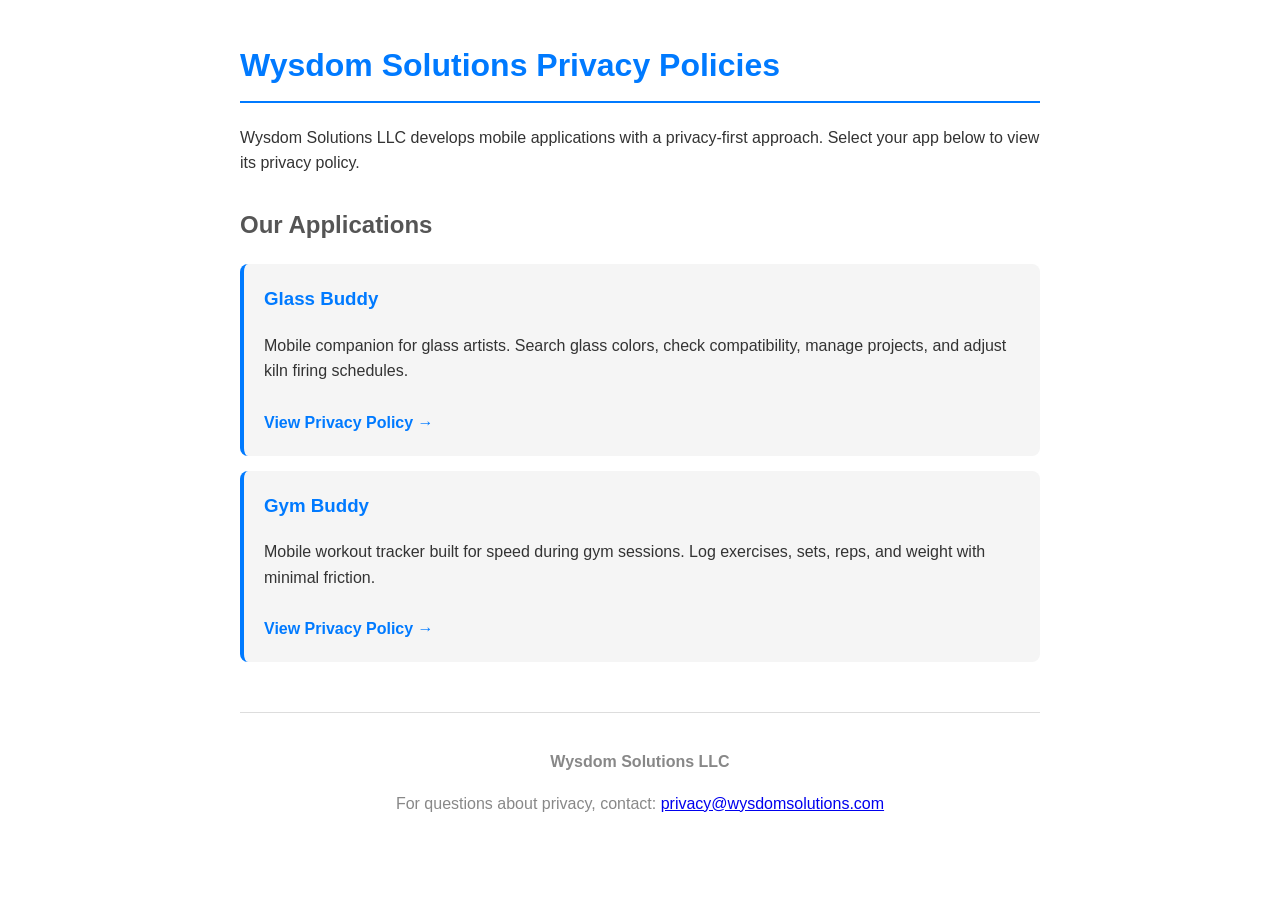
==== index.html @ 399e6f4d "feat: add Gym Buddy privacy policy page" ====
<!DOCTYPE html>
<html lang="en">
<head>
    <meta charset="UTF-8">
    <meta name="viewport" content="width=device-width, initial-scale=1.0">
    <title>Wysdom Solutions - Privacy Policies</title>
    <style>
        body {
            font-family: -apple-system, BlinkMacSystemFont, 'Segoe UI', Arial, sans-serif;
            line-height: 1.6;
            max-width: 800px;
            margin: 40px auto;
            padding: 0 20px;
            color: #333;
        }
        h1 { 
            color: #007AFF; 
            border-bottom: 2px solid #007AFF; 
            padding-bottom: 10px; 
        }
        h2 { 
            color: #555; 
            margin-top: 30px; 
        }
        .app-list {
            list-style: none;
            padding: 0;
        }
        .app-item {
            background: #f5f5f5;
            padding: 20px;
            margin: 15px 0;
            border-radius: 8px;
            border-left: 4px solid #007AFF;
        }
        .app-item h3 {
            margin-top: 0;
            color: #007AFF;
        }
        .app-item a {
            display: inline-block;
            margin-top: 10px;
            color: #007AFF;
            text-decoration: none;
            font-weight: 600;
        }
        .app-item a:hover {
            text-decoration: underline;
        }
        .footer {
            margin-top: 50px;
            padding-top: 20px;
            border-top: 1px solid #ddd;
            color: #888;
            text-align: center;
        }
    </style>
</head>
<body>
    <h1>Wysdom Solutions Privacy Policies</h1>
    
    <p>Wysdom Solutions LLC develops mobile applications with a privacy-first approach. Select your app below to view its privacy policy.</p>

    <h2>Our Applications</h2>
    
    <ul class="app-list">
        <li class="app-item">
            <h3>Glass Buddy</h3>
            <p>Mobile companion for glass artists. Search glass colors, check compatibility, manage projects, and adjust kiln firing schedules.</p>
            <a href="/glass-buddy/">View Privacy Policy →</a>
        </li>

        <li class="app-item">
            <h3>Gym Buddy</h3>
            <p>Mobile workout tracker built for speed during gym sessions. Log exercises, sets, reps, and weight with minimal friction.</p>
            <a href="/gym-buddy/">View Privacy Policy →</a>
        </li>

        <!-- Future apps will be added here -->
        <!-- Example:
        <li class="app-item">
            <h3>Future App Name</h3>
            <p>App description here.</p>
            <a href="/future-app/">View Privacy Policy →</a>
        </li>
        -->
    </ul>

    <div class="footer">
        <p><strong>Wysdom Solutions LLC</strong></p>
        <p>For questions about privacy, contact: <a href="mailto:privacy@wysdomsolutions.com">privacy@wysdomsolutions.com</a></p>
    </div>
</body>
</html>
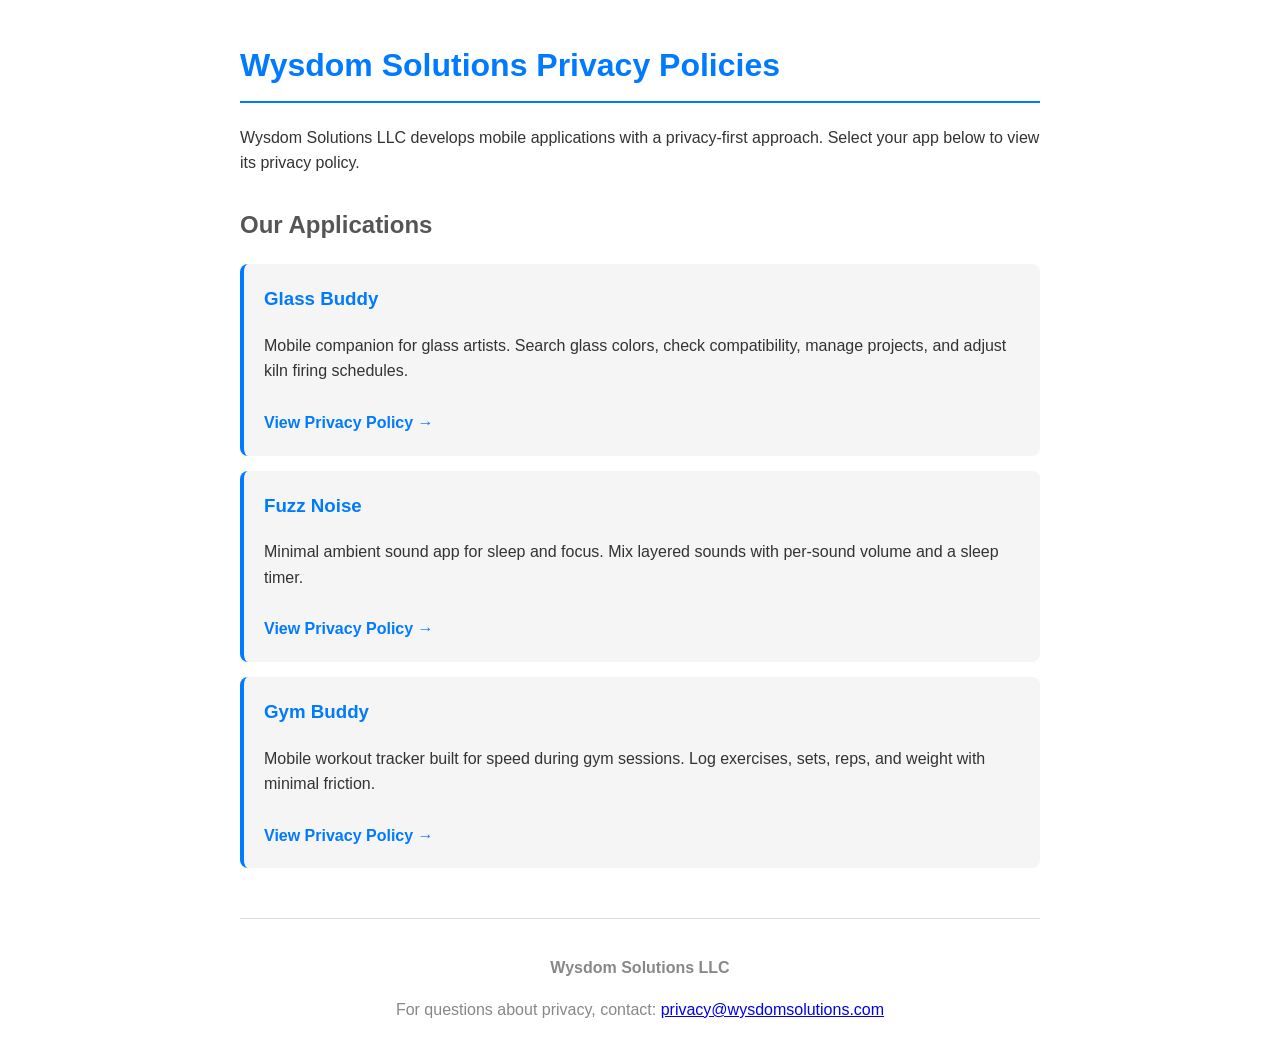
==== commit b102f89e: "feat: add Fuzz Noise privacy policy page Hosts the privacy policy for the Fuzz Noise app (Wysdom Sol" ====
--- a/index.html
+++ b/index.html
@@ -71,6 +71,12 @@
         </li>
 
         <li class="app-item">
+            <h3>Fuzz Noise</h3>
+            <p>Minimal ambient sound app for sleep and focus. Mix layered sounds with per-sound volume and a sleep timer.</p>
+            <a href="/fuzz-noise/">View Privacy Policy →</a>
+        </li>
+
+        <li class="app-item">
             <h3>Gym Buddy</h3>
             <p>Mobile workout tracker built for speed during gym sessions. Log exercises, sets, reps, and weight with minimal friction.</p>
             <a href="/gym-buddy/">View Privacy Policy →</a>
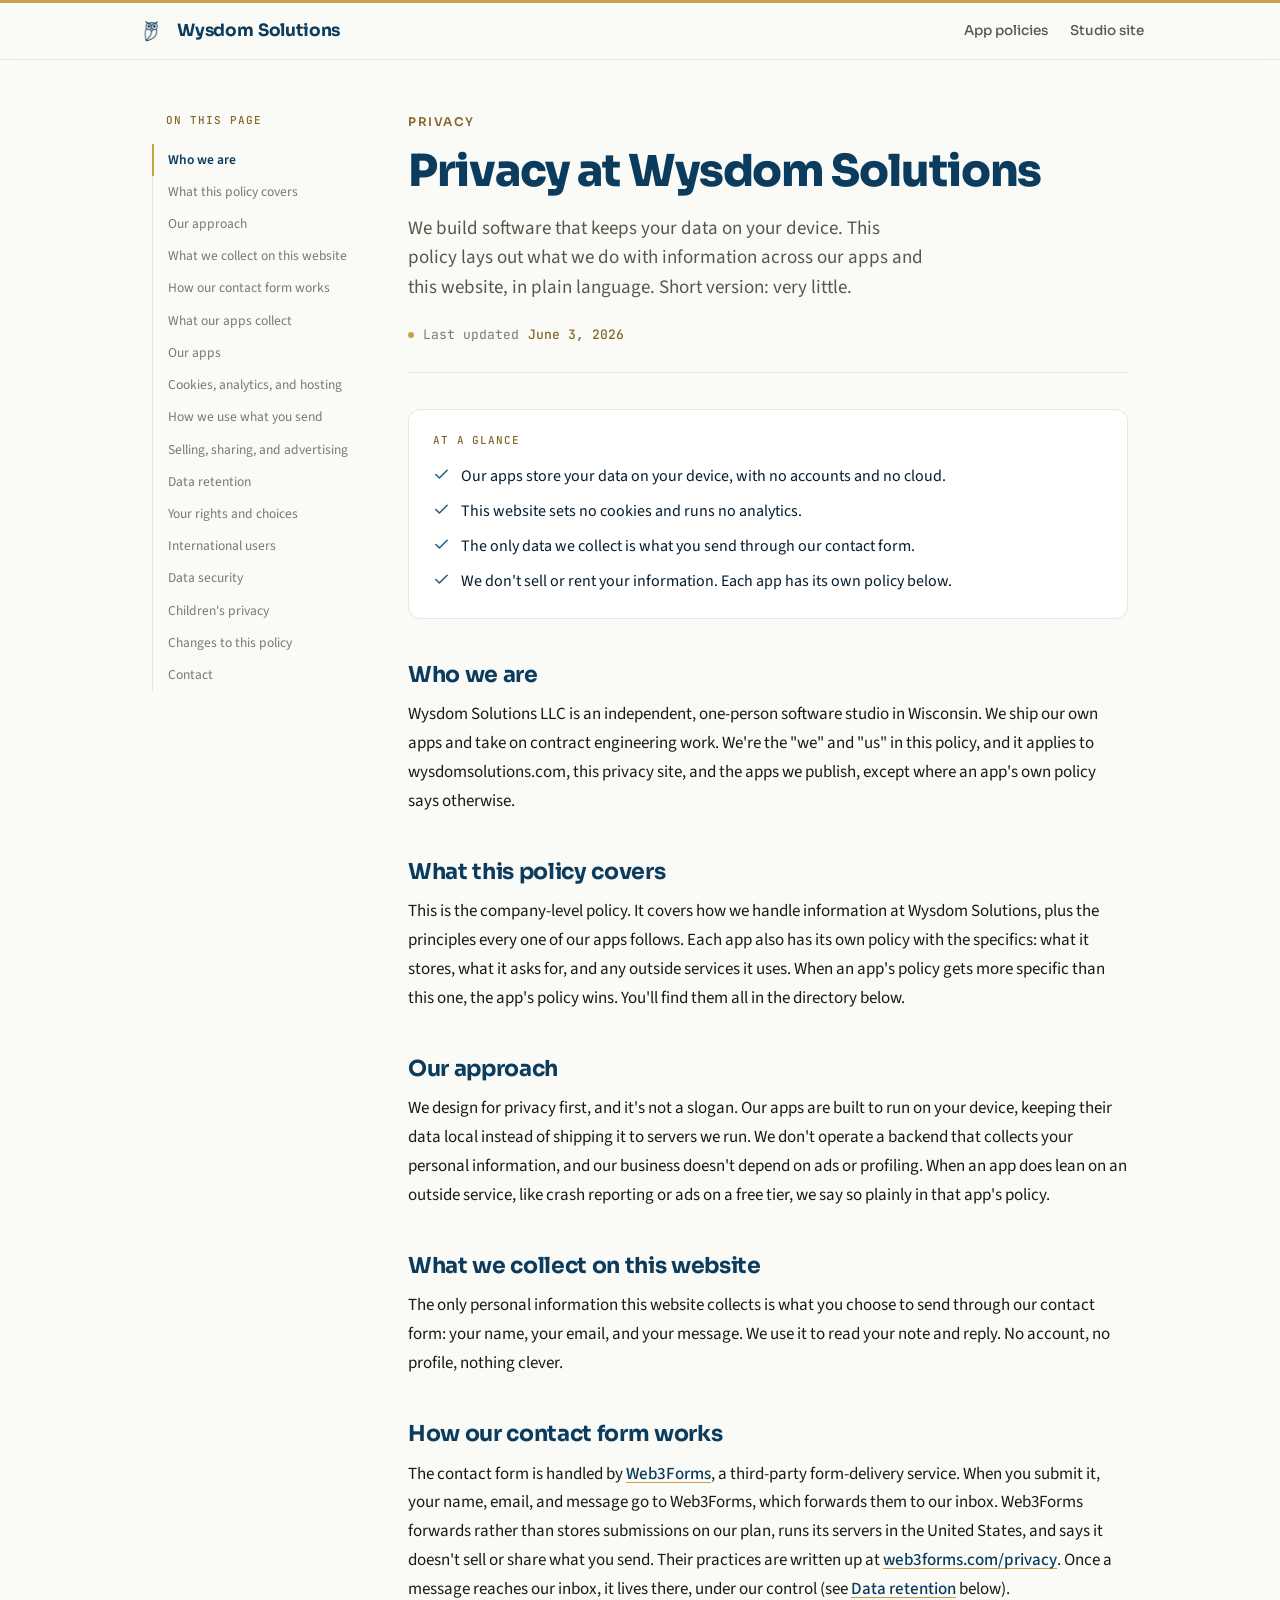
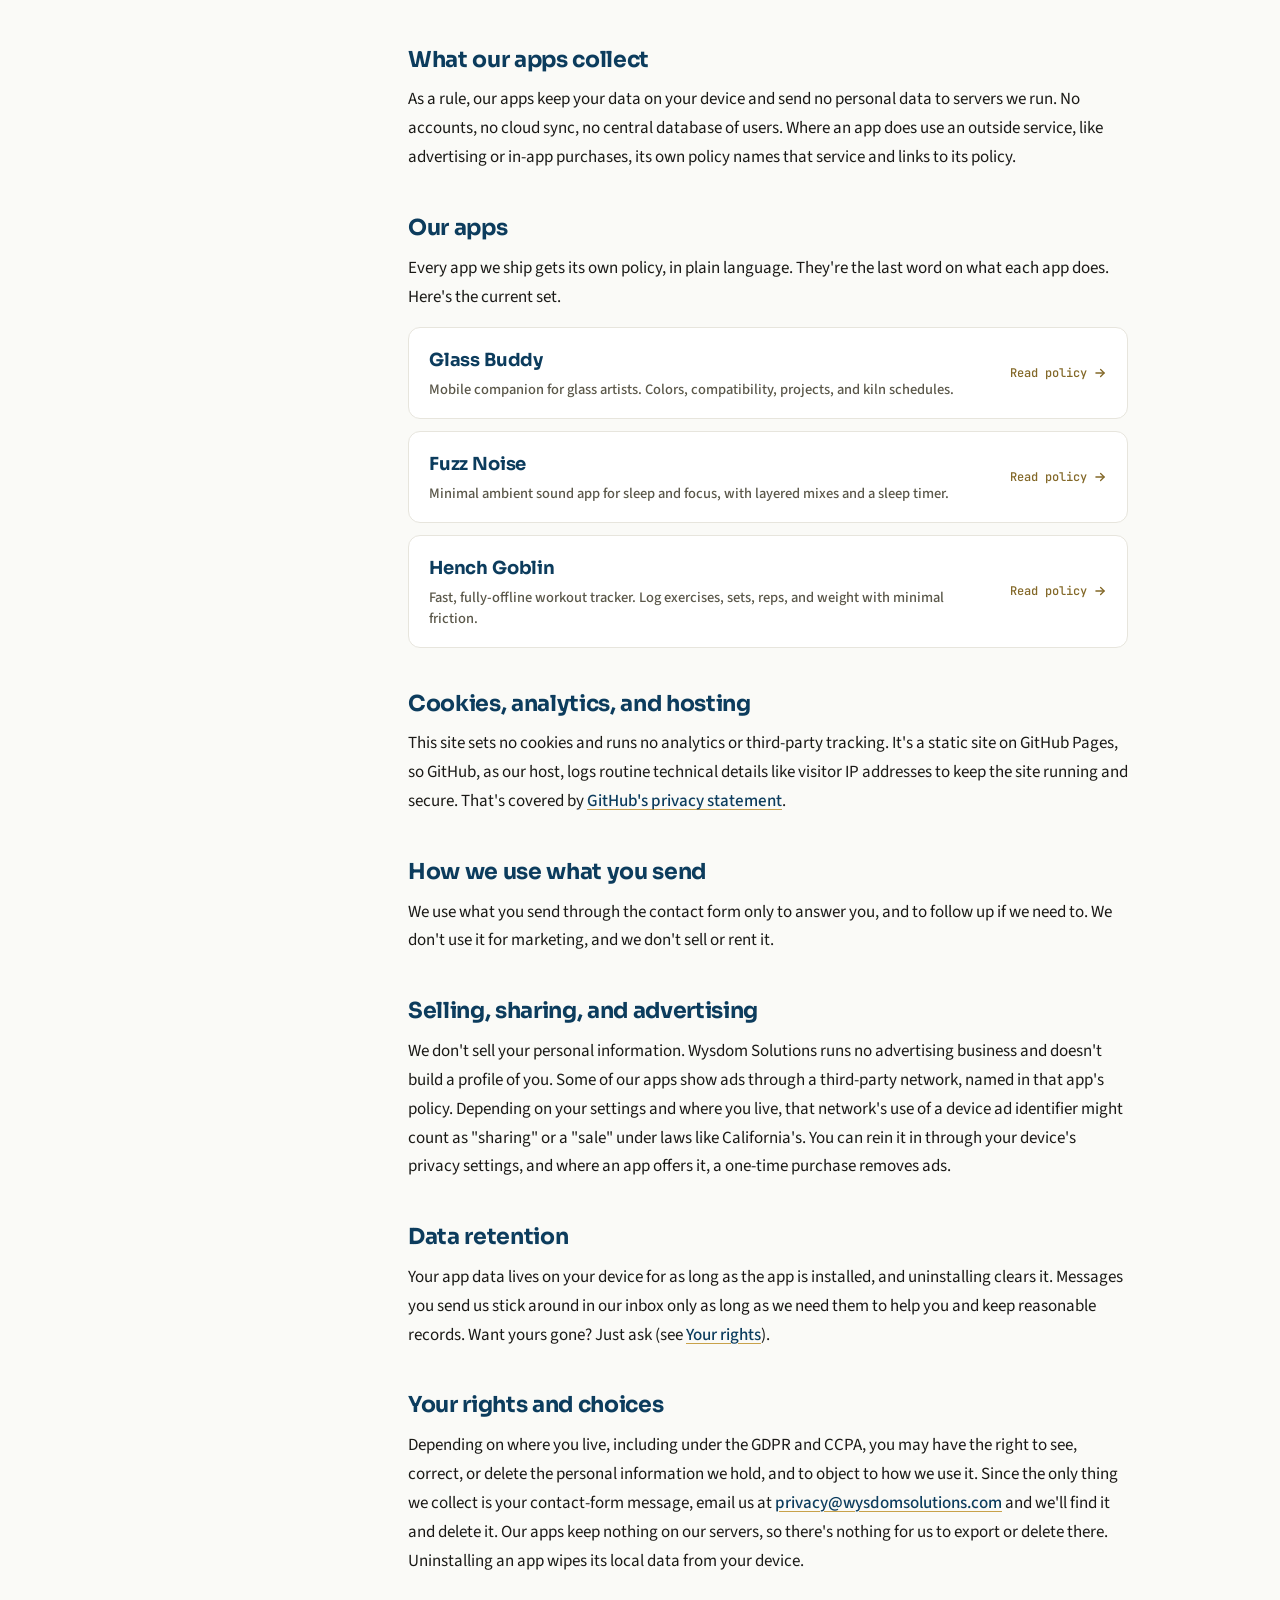
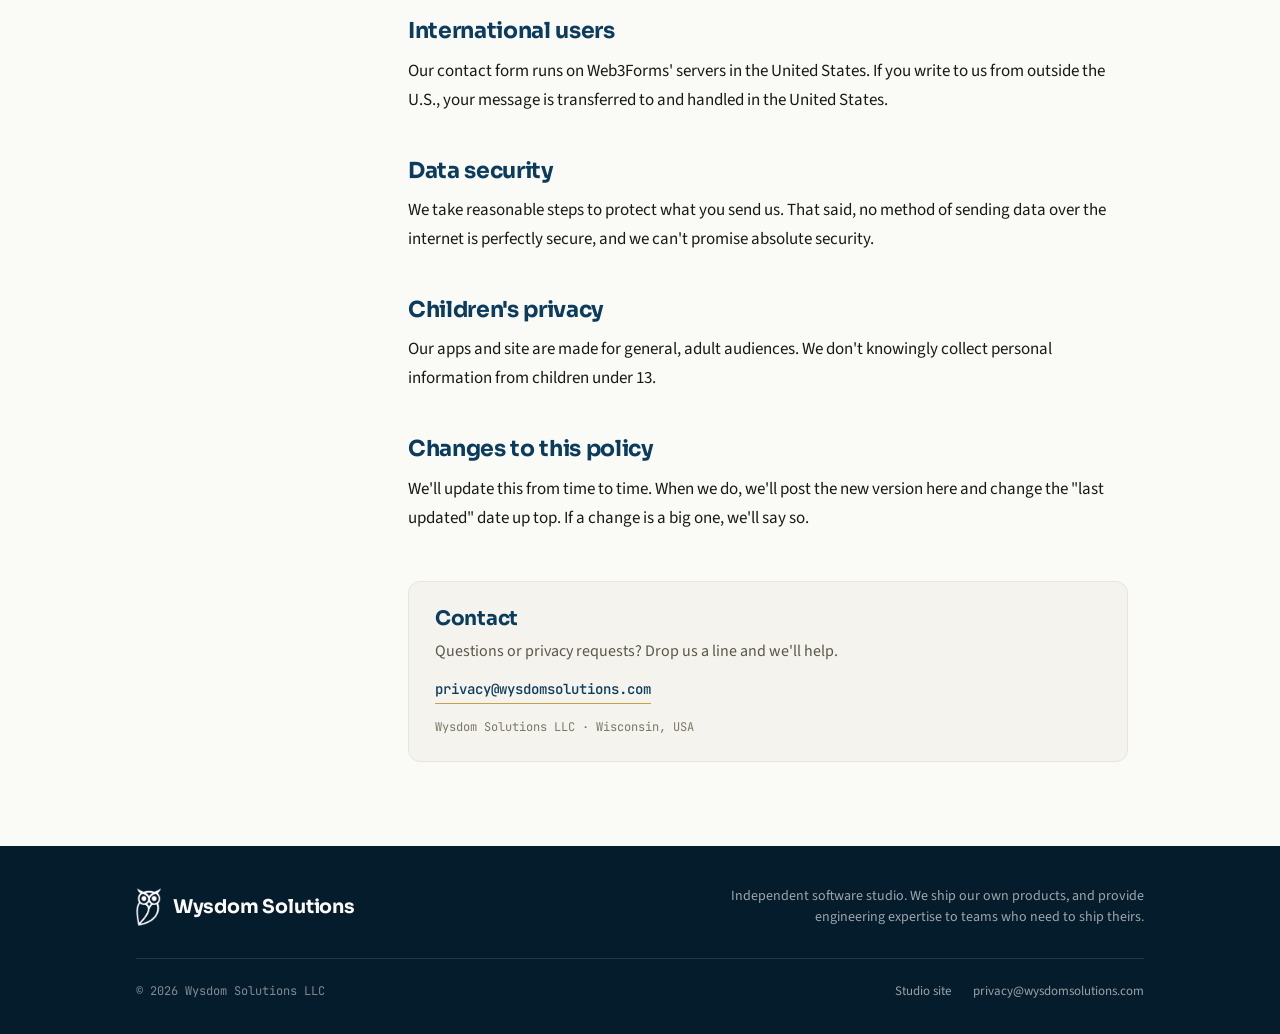
==== commit 36aa43f7: "Deploy branded privacy site, rename gym-buddy -> hench-goblin, add OG cards - Replace plain home + G" ====
--- a/index.html
+++ b/index.html
@@ -1,100 +1,201 @@
 <!DOCTYPE html>
-<html lang="en">
+<html>
 <head>
-    <meta charset="UTF-8">
-    <meta name="viewport" content="width=device-width, initial-scale=1.0">
-    <title>Wysdom Solutions - Privacy Policies</title>
-    <style>
-        body {
-            font-family: -apple-system, BlinkMacSystemFont, 'Segoe UI', Arial, sans-serif;
-            line-height: 1.6;
-            max-width: 800px;
-            margin: 40px auto;
-            padding: 0 20px;
-            color: #333;
-        }
-        h1 { 
-            color: #007AFF; 
-            border-bottom: 2px solid #007AFF; 
-            padding-bottom: 10px; 
-        }
-        h2 { 
-            color: #555; 
-            margin-top: 30px; 
-        }
-        .app-list {
-            list-style: none;
-            padding: 0;
-        }
-        .app-item {
-            background: #f5f5f5;
-            padding: 20px;
-            margin: 15px 0;
-            border-radius: 8px;
-            border-left: 4px solid #007AFF;
-        }
-        .app-item h3 {
-            margin-top: 0;
-            color: #007AFF;
-        }
-        .app-item a {
-            display: inline-block;
-            margin-top: 10px;
-            color: #007AFF;
-            text-decoration: none;
-            font-weight: 600;
-        }
-        .app-item a:hover {
-            text-decoration: underline;
-        }
-        .footer {
-            margin-top: 50px;
-            padding-top: 20px;
-            border-top: 1px solid #ddd;
-            color: #888;
-            text-align: center;
-        }
-    </style>
+  <meta charset="utf-8">
+  <title>Privacy — Wysdom Solutions</title>
+  <meta name="description" content="The privacy policy for Wysdom Solutions LLC and wysdomsolutions.com. Our apps keep your data on your device; the website collects only what you send via the contact form.">
+  <meta property="og:type" content="website">
+  <meta property="og:site_name" content="Wysdom Solutions">
+  <meta property="og:title" content="Privacy — Wysdom Solutions">
+  <meta property="og:description" content="The privacy policy for Wysdom Solutions LLC and wysdomsolutions.com. Our apps keep your data on your device; the website collects only what you send via the contact form.">
+  <meta property="og:url" content="https://privacy.wysdomsolutions.com/">
+  <meta property="og:image" content="https://privacy.wysdomsolutions.com/og-image.png">
+  <meta property="og:image:width" content="1200">
+  <meta property="og:image:height" content="630">
+  <meta property="og:image:alt" content="Wysdom Solutions — privacy: your data stays on your device">
+  <meta name="twitter:card" content="summary_large_image">
+  <meta name="twitter:title" content="Privacy — Wysdom Solutions">
+  <meta name="twitter:description" content="The privacy policy for Wysdom Solutions LLC and wysdomsolutions.com. Our apps keep your data on your device; the website collects only what you send via the contact form.">
+  <meta name="twitter:image" content="https://privacy.wysdomsolutions.com/og-image.png">
+  <style>
+    * { margin: 0; padding: 0; box-sizing: border-box; }
+    body { background: #faf9f5; display: flex; align-items: center; justify-content: center; min-height: 100vh; font-family: -apple-system, BlinkMacSystemFont, sans-serif; }
+    #__bundler_loading { position: fixed; bottom: 20px; right: 20px; font: 13px/1.4 -apple-system, BlinkMacSystemFont, sans-serif; color: #666; background: #fff; padding: 8px 14px; border-radius: 8px; box-shadow: 0 1px 4px rgba(0,0,0,0.12); z-index: 10000; }
+    #__bundler_thumbnail { position: fixed; inset: 0; width: 100%; height: 100%; display: flex; align-items: center; justify-content: center; background: #faf9f5; z-index: 9999; }
+    #__bundler_thumbnail svg { width: 100%; height: 100%; object-fit: contain; }
+    #__bundler_placeholder { color: #999; font-size: 14px; }
+  </style>
+  <noscript>
+    <style>#__bundler_loading { display: none; }</style>
+    <div style="position:fixed;bottom:12px;left:12px;font:13px/1.4 -apple-system,BlinkMacSystemFont,sans-serif;color:#999;background:rgba(255,255,255,0.9);padding:6px 12px;border-radius:6px;box-shadow:0 1px 4px rgba(0,0,0,0.08);z-index:10000;">
+      This page requires JavaScript to display.
+    </div>
+  </noscript>
 </head>
 <body>
-    <h1>Wysdom Solutions Privacy Policies</h1>
+  <div id="__bundler_thumbnail">
+  <svg viewBox="0 0 100 100" xmlns="http://www.w3.org/2000/svg">
+    <rect width="100" height="100" fill="#0C3C5D"></rect>
+    <g transform="translate(50 48)" fill="none" stroke="#C8A24A" stroke-width="3.4" stroke-linecap="round" stroke-linejoin="round">
+      <path d="M-15 -12 Q0 -24 15 -12"></path>
+      <circle cx="-8" cy="-2" r="6.5"></circle>
+      <circle cx="8" cy="-2" r="6.5"></circle>
+      <circle cx="-8" cy="-2" r="1.6" fill="#C8A24A"></circle>
+      <circle cx="8" cy="-2" r="1.6" fill="#C8A24A"></circle>
+      <path d="M0 5 l-3 4 h6 z" fill="#C8A24A" stroke="none"></path>
+      <path d="M-13 4 Q-15 18 0 20 Q15 18 13 4"></path>
+    </g>
+  </svg>
+</div>
+  <div id="__bundler_loading">Unpacking...</div>
+
+  <script>
     
-    <p>Wysdom Solutions LLC develops mobile applications with a privacy-first approach. Select your app below to view its privacy policy.</p>
-
-    <h2>Our Applications</h2>
-    
-    <ul class="app-list">
-        <li class="app-item">
-            <h3>Glass Buddy</h3>
-            <p>Mobile companion for glass artists. Search glass colors, check compatibility, manage projects, and adjust kiln firing schedules.</p>
-            <a href="/glass-buddy/">View Privacy Policy →</a>
-        </li>
-
-        <li class="app-item">
-            <h3>Fuzz Noise</h3>
-            <p>Minimal ambient sound app for sleep and focus. Mix layered sounds with per-sound volume and a sleep timer.</p>
-            <a href="/fuzz-noise/">View Privacy Policy →</a>
-        </li>
-
-        <li class="app-item">
-            <h3>Gym Buddy</h3>
-            <p>Mobile workout tracker built for speed during gym sessions. Log exercises, sets, reps, and weight with minimal friction.</p>
-            <a href="/gym-buddy/">View Privacy Policy →</a>
-        </li>
-
-        <!-- Future apps will be added here -->
-        <!-- Example:
-        <li class="app-item">
-            <h3>Future App Name</h3>
-            <p>App description here.</p>
-            <a href="/future-app/">View Privacy Policy →</a>
-        </li>
-        -->
-    </ul>
-
-    <div class="footer">
-        <p><strong>Wysdom Solutions LLC</strong></p>
-        <p>For questions about privacy, contact: <a href="mailto:privacy@wysdomsolutions.com">privacy@wysdomsolutions.com</a></p>
-    </div>
+document.addEventListener('DOMContentLoaded', async function() {
+  const loading = document.getElementById('__bundler_loading');
+  function setStatus(msg) { if (loading) loading.textContent = msg; }
+
+  // Error sink persists across replaceWith since it's on window, not the DOM.
+  window.addEventListener('error', function(e) {
+    var p = document.body || document.documentElement;
+    var d = document.getElementById('__bundler_err') || p.appendChild(document.createElement('div'));
+    d.id = '__bundler_err';
+    d.style.cssText = 'position:fixed;bottom:12px;left:12px;right:12px;font:12px/1.4 ui-monospace,monospace;background:#2a1215;color:#ff8a80;padding:10px 14px;border-radius:8px;border:1px solid #5c2b2e;z-index:99999;white-space:pre-wrap;max-height:40vh;overflow:auto';
+    d.textContent = (d.textContent ? d.textContent + String.fromCharCode(10) : '') +
+      '[bundle] ' + (e.message || e.type) +
+      (e.filename ? ' (' + e.filename.slice(0, 60) + ':' + e.lineno + ')' : '');
+  }, true);
+
+  try {
+    const manifestEl = document.querySelector('script[type="__bundler/manifest"]');
+    const templateEl = document.querySelector('script[type="__bundler/template"]');
+    if (!manifestEl || !templateEl) {
+      setStatus('Error: missing bundle data');
+      console.error('[bundler] Missing script tags — manifestEl:', !!manifestEl, 'templateEl:', !!templateEl);
+      return;
+    }
+
+    const manifest = JSON.parse(manifestEl.textContent);
+    let template = JSON.parse(templateEl.textContent);
+
+    const uuids = Object.keys(manifest);
+    setStatus('Unpacking ' + uuids.length + ' assets...');
+
+    const blobUrls = {};
+    await Promise.all(uuids.map(async (uuid) => {
+      const entry = manifest[uuid];
+      try {
+        const binaryStr = atob(entry.data);
+        const bytes = new Uint8Array(binaryStr.length);
+        for (let i = 0; i < binaryStr.length; i++) bytes[i] = binaryStr.charCodeAt(i);
+
+        let finalBytes = bytes;
+        if (entry.compressed) {
+          if (typeof DecompressionStream !== 'undefined') {
+            const ds = new DecompressionStream('gzip');
+            const writer = ds.writable.getWriter();
+            const reader = ds.readable.getReader();
+            writer.write(bytes);
+            writer.close();
+            const chunks = [];
+            let totalLen = 0;
+            while (true) {
+              const { done, value } = await reader.read();
+              if (done) break;
+              chunks.push(value);
+              totalLen += value.length;
+            }
+            finalBytes = new Uint8Array(totalLen);
+            let offset = 0;
+            for (const chunk of chunks) { finalBytes.set(chunk, offset); offset += chunk.length; }
+          } else {
+            console.warn('DecompressionStream not available, asset ' + uuid + ' may not render');
+          }
+        }
+
+        blobUrls[uuid] = URL.createObjectURL(new Blob([finalBytes], { type: entry.mime }));
+      } catch (err) {
+        console.error('Failed to decode asset ' + uuid + ':', err);
+        blobUrls[uuid] = URL.createObjectURL(new Blob([], { type: entry.mime }));
+      }
+    }));
+
+    const extResEl = document.querySelector('script[type="__bundler/ext_resources"]');
+    const extResources = extResEl ? JSON.parse(extResEl.textContent) : [];
+    const resourceMap = {};
+    for (const entry of extResources) {
+      if (blobUrls[entry.uuid]) resourceMap[entry.id] = blobUrls[entry.uuid];
+    }
+
+    setStatus('Rendering...');
+    for (const uuid of uuids) template = template.split(uuid).join(blobUrls[uuid]);
+
+    // Strip integrity + crossorigin — blob URLs from a file:// document inherit
+    // a null origin, so crossorigin forces a CORS fetch that SRI then rejects.
+    // The manifest bytes are ours; SRI protects against CDN compromise, not this.
+    template = template.replace(/\s+integrity="[^"]*"/gi, '').replace(/\s+crossorigin="[^"]*"/gi, '');
+
+    const resourceScript = '<script>window.__resources = ' +
+      JSON.stringify(resourceMap).split('</' + 'script>').join('<\\/' + 'script>') +
+      ';</' + 'script>';
+    // Inject after <head> so the DOCTYPE stays first; prepending the script
+    // would push the parser into quirks mode. DOMParser always emits a <head>
+    // (synthesizing one if the source HTML omitted it) but may carry
+    // attributes through, so match the full opening tag. slice() rather than
+    // replace() keeps us clear of $-pattern substitution in resourceScript.
+    const headOpen = template.match(/<head[^>]*>/i);
+    if (headOpen) {
+      const i = headOpen.index + headOpen[0].length;
+      template = template.slice(0, i) + resourceScript + template.slice(i);
+    }
+
+    // Parse the template and swap the root element. Scripts inserted via
+    // DOMParser/replaceWith are inert per spec — re-create each with
+    // createElement so they execute, awaiting onload for src scripts to
+    // preserve ordering (React before ReactDOM before Babel before text/babel).
+    const doc = new DOMParser().parseFromString(template, 'text/html');
+    document.documentElement.replaceWith(doc.documentElement);
+    const dead = Array.from(document.scripts);
+    for (const old of dead) {
+      const s = document.createElement('script');
+      for (const a of old.attributes) s.setAttribute(a.name, a.value);
+      s.textContent = old.textContent;
+      // text/babel scripts with a src: fetch and inline. transformScriptTags
+      // does XHR against the src, but blob:null/ from a file:// origin is
+      // silently dropped. Inlining makes it a plain inline babel script,
+      // which transformScriptTags handles unconditionally.
+      if ((s.type === 'text/babel' || s.type === 'text/jsx') && s.src) {
+        const r = await fetch(s.src);
+        s.textContent = await r.text();
+        s.removeAttribute('src');
+      }
+      const p = s.src ? new Promise(function(r) { s.onload = s.onerror = r; }) : null;
+      old.replaceWith(s);
+      if (p) await p;
+    }
+    // Babel standalone auto-transforms type=text/babel on DOMContentLoaded,
+    // which fired before we swapped the document. Trigger manually if present.
+    if (window.Babel && typeof window.Babel.transformScriptTags === 'function') {
+      window.Babel.transformScriptTags();
+    }
+  } catch (err) {
+    setStatus('Error unpacking: ' + err.message);
+    console.error('Bundle unpack error:', err);
+  }
+});
+
+  </script>
+
+  <script type="__bundler/manifest">
+{"26745b1f-4ce7-4b7d-bd80-dde72decc1a9":{"mime":"image/png","compressed":false,"data":"iVBORw0KGgoAAAANSUhEUgAAAP8AAAGHCAYAAAB/DoTSAAAQAElEQVR4AezdB4Al21Ue6tMiZ0QGgTHwbHIwOedHNEHkbITIUeRoRM5gcjLZCGGTBIYHSCCRhQkGHlFggQGRTc5BGv9fTf+t1TWne/p0n+47996eqb9X3GuH2lW1a9euOvfZXP+7boHrFrhXtsD1wX+v3O3Xlb5ugc3m+uC/7gXXLXAvbYHrg/9euuOvq33dAvPgP1Nr3Lhx4yB4muC5g53TnymTa6frFrhugb21QI7TJw9eKHjyGXTng/fg4OBGAjxn8GHB/xtcb9ctcN0Cd2gL5IB/phTtPwYfGlzs4E8A2zPkzzsEH5Xg7xQsQUMPorverlvgugXugBbI8fgqKcYHB+8evFrgwh1yc9v5yn8z2cZB/rThXyn4yMBJ4DlCr7frFrhugTugBXLgv2uK8SnBA4JnCR4fPCF6x27YzYmz/YvxlD//FNufBq74LxT6vsHHBy8dXG/XLXDdAndRC+TgftrAQf/RKYKLswP/ScM/LjjflT8BD5K429+FeUzQ7VnDvF3wqfF7QOCkEPF6u26B6xa4qhbIcfcCyevzAhdj/BzZ/2T0jz+cswu7OfeV/y+S+icCZ5LiqSO/RvARwUemINe3AWmI6+26Ba6iBXK8vW3y+U+BubinDz0IniSwGfI/MgwacnObZ4abmhP+zjNGXP4m+MXAJhNUrCcL828CZ55PT4FeN/z1dt0C1y1wSS2QY+yZg09L+I8LXj94iqBbj82/iuLXcgw/IfRoc8AeCScw29Tu+X8vhr8OZODqXxrV5tny562CT0rBPih4mvDX23ULXLfAHlsgx9XLJtznB+8VmHtzpYeIy+aYhN+K5IId8sTtvAe/g/3PEuZXAsFDNnTOLIYWqNuAl4nBowYngRcOf71dt8B1C1ywBXLQP2Nggv1zE+r+gWG+Y9kxCD0mHYdOBj8Un38Jjm0SHFOcRcjwQQZ/Et//L2hGYplVlBk+pg3+X4XxuOEzU+B3Dp4q8vV23QLXLXCOFsjx42D/0iR9v+BVg6cMHG+OQzTisjlGMU4A/y3MPwfHtul8zHAG4S/j8z+CBpX5NsRlY1GQ1YDuS5wEDFfor3HdAtctcIYWyEHv3v5T4/oJwZsHVu45sHvMRbWsv+lBj7L9UQy/ngs237BP3HY9+I9SJphhxB9H4X4i5ChjGZILhcAbFfw/Yd45+NxU5gMDw5WI19t1C1y3wEktkOPkdWL7kuA9gxcJPEp3nDl+UceYgxutjKf7lvj/fXDLJvEtyh0UJv3+a/zFkVnYZStPP0HflYHeDfiCw4otia7/XLfAdQs8sQVybDxl8OBoPiN4s+C+QTcHOTimUMdZeQc9HXxjEpigDzm+SXBcs5v053H/sUBwGYddRgAHmxv5vzkGNvmBuYDnjuKtA7cBH55KzopFfb1dt8C9twVyPLxCav9lwXsH/y6YV3vHkAM76o0DHRx/1bM5xozKfyujdHa+x8D5mGIXIUHN7P/vpLGAQIYQMdvBchIIc3QCUAAFPIgS8J5JvlTkDwq+JBW+f2CtQMTr7boF7n0tkP7/dIG5MY/w3iItYHluj5eIR8cV3jHkGGYno46z8p8e5m+DrZuEWw1nUNblD8J8R6AgRcSjQspDoUDB+NROh3/2/Hmj4BMCS4RfPPR6u26Be00L5ID3nQyT4l+eSrvae0/GTL5jxDGDAr7HET7uywV22hxzvxvD9wadkA97fON0XLO75Mzyy0nm/l8BFCzispFbQPwEh8p4FbU68F0ifGEa40GBdwYiXm/XLXDPbYH0cwt0XOk/K7V8k6BX+x6fPYbQeczg475caNl67ElngvDPMjqn53MLON2i3EVxGNwbQ99/mE6BZKggQE0HzY+dHqo33Hdfo+LeQ/bxgW9Kw5gP8PEQvte4boF7TAukbz9D8Imp0FcH/yF4icBqWMeCp2Pu2x0zqOME4rIc7HhwLBWONzov3n1bHP8xOHET+ETjDgbPEr8n/jKTedhjWwt3TDkE5ZCuVGXvF/trBlYIflUa6V0CDRPV9XbdAnffFkg/dl9vhPs1qYUh/suHeuztGAi7bHhYhMM/lUup8Y4vFBxDXxzD7x9emMNu3zhut+ygPTg4MNv/80ny0MCmMKjCTJ5ugp1cH/zUKZ/3BF47BvMBX5uGe/PAmTGq6+26Be4+LZB++6SBYf1XpdT6s3kut7YudlEt9+6ljgkgQ3nUFZ4OTLrTAdlt+NeG+Yfg1M3BdarDDsbfj6+hhjeIHMAKA/iYjiq2TaYDfoCfZTMEskz438fovujL04ivEdBHdb1dt8Cd3QLpqy+aEnrl9jND9WP92UVsHiP6fczHhvVT7kE//RwnhZPIf06C381Vv74Rt28SbbfsqE1mZhV/OskMORQOIi7bLIjKLsrDP+TiULWcKKQRo2UkmxP413F6y+CLgs9Po75yoBEjXm/XLXBntUD65vMEn5xSGeK/Y+i/DUxuhxxt+j9h3d/p9Xu0NsdDZVQ6PqirvvmDrSv6OEwINOWL8j7t9fAEsbhAYaEFjPpoo4cjRRh+xdpGVlbU2c29vxnSd0o6ZzoLhV4sjcwnquvtugXu2hZIX7QW/0EpxdcH7uutZ7G6VR8uZn+li+uy0ZOhPMM8PnrA0zkm+Jo8/M1ciGuT5kQIfKJxV0Mydf/x/yedq7JChV2u4gomL7S6Un5ALiqj0gC+IIPXhp1JfazQScCHRJ8vDc/WWNf0ugWurAXS97xu+yHJ0Jt0Hx7qydUzhjpAQd/Uj6Najg2UDq0eT0dGyXggl1aPWmz37WFue68fn2VzQC7MHv942+8RifffA5vCggIDvpB/+ZOoGCAtOKsBXeGM6jGJLwg9JMqPzU54/kDMiNfbdQtcbgukr3ls56C34M17Kw56k9X6YKEQ+q5+DGQ2PD15DTagry8K9I4ht9wfEIfH5QJMF/b2m4S399rB4zDz/5Uk3xBY+68wKqawUS1nOzI9VIeeBGlN7jlzlip7eXpLhX038OUSxHJhO+HrslNePzBCiPruu6UOZorV+cyVSJqnCJ4qeN7gxQPzI68T+vbBBwTWUICPrTw48scHnxJ8VvBpwScHRlPvFSrNm4S+YfDqwUsFRlnPFPokgX10YtluZz8x4R1uSL3U/2NSTBc7V3rv2Fuxah5Km9hnxTY5SZeNj+PBsUGBX1O2icYzifijOfY8dZPmTJDhmRx3cUohPO/39RAz8woICt0KCYcHPDt6Eti3of61kdXJu85mV00MWun00Owk7w3c8SeBlFNd1GMNt1Rtr038nAx0vJcM/1aBA9h6iO8K/6jAB1Z/NEFAxzQMdf/5ldHpLB8bqrOCD0O4cnxgdO8TvEfgPtVIytXswZHtS7dzPiRh8uqboxPXex2+6/ATyfOHgv8efE3wMYFyvXSoSVoHQ5KcvMXPEteT6n9ywrvAkrK60ms3T7jc279yiuGg1/9mHSp335XyKZJ0Q19fMrDTsTl+yAUdn1/IH2/u+aRe2LNvAp/dezdPX/j97iR5WKDACltEdfQ4ozy6hnRrXeV1LHUBdjbUrKqOZ8205ZPfkp32boHhGPsdh5w4W/albCmrK7cVjr7B/n6Rvyz4vhh9itkJ1kHtc806oi+4+oijjmgEZH34S8bXJ9QsnX7+8B4xiecE6V50wkdXLDYxoYqS2bWXNOBtTG0qnklXJ1mTWfJTRh9tfZvkY3GWcjlJ+OKTk8MjU/aHBB8XvHHg1kz9lv2s7pC0d8SW8t1yMoruOQInQyta/QyW4b1n9e17peqw1AtzAuxrqB+eK1o46OmKKbsguMX432m3qa/vqXQW9FTHXY2HhfmNpDP89/JPKxPVcparXNoGQIHfGnyrU3aYvuXpgQweEVoxaLGQxy6uTh+WnXhH/dhoynOf4H6BUcpXhP5AKvvo4AeD/xJ428unma189JqnF6B8IOW5YnOwuvUJu3ySXb3dDs12YKMHtt42kfkV9OX5lafnW1RPtm9QOu3tpKFcyufk40RkSOy9dFdKIwirQn88hXpE6qq+7xtqpGBEc9uRQtJd6pY+fANSJvvlRUI/Jxm6oBkhOdk5KWofdY/pqF9rB3JpeXIxddLT0+GhcnXatXoHPdkF7WdTRvf8/HaCADsl2MU5hXIPYljoEYRZyOaHzsoJq2Klk586aWqbejpnPpQPG+CBnl2HcpZ24PiZMVdQQ+VXyY7VYaUxpL7ljL8Y9vwnefq1Y/fhHlUqi+GzA/4Lk5WD3O8gmMj0RON5o1N2ty7Kql7qBO0M2nVCvYEvfUIsJwY8HRnqQ1cbHsjsQC6mjHcQ8EUBD8qncyojvdGYEYWT8Qsmc/UzUvGjL66ovjzjVuXH0z7e7Xi70PsG6hz3q9uSp1+/8c08oxcz6X7zTt/x7Ym2A6pQqPqilfHaBuigOjy99sEDW0FmBzx9ee3oOxqecFlUx74zFHbnRLskyAnAvYjJN18jaeFPCqGCE/ykqY48eXJRPUonXUGnrqDhyHagYashquWQ35yd7R7VFWuTcksrzl6Q2E4o1nS/angTag52Vz1PJ9xju5obohtOG147SJRT51BuUBaUviD3ioxXP5TdAYeC+qBioEAH/KtHgR4t+ANfFPigdPzKo+SCnQ7wgGdXP2V2UnMr8jxR2i9GCkYJrrZub7437eYkacLRwhl1jut+t+RhPxkRflQiW7NinsOSXCMYt0PqHNNylde+yk8GNpg6+oIN1B2lx6PS0FWePJ3P5vHTdj6fp3xnfqYv4RoCrXWXIVv84wTgk1/it6J4FZtUpclF7ZXPQqWBxlJPsrSozladg8x9sO+k+RSyd6Ddk75wOoKRgjTnRmI8fWDi0QnGKMjkjG+xuaq7ojvQny4ZtExhj12dlZcOlBnws27ktil/PNSXrv54/oCvT+30wIbS14dc0PMprX5SdmkBz4ZWlla9AQ9s/MC+MYmmnbz88sAove/ufvvhadfPCSzzdlDGdP4tcXwy6w0Swf4R31ulPj0v/55olA3itmzrupALdQH+dHgU8AKgZDw/FOhRoCfXzwha/zHc7wmB384QeOdEuybIVVRHdP/vKvebSa8iMPNXQYj5aONDB5RoQWZHi9pQNvHxQFaOnq3pms7O9UlxO9rk1YNyXv+uGL8zneLNAsM/6aM6fYuvK8ezhj4w+M54u2e35NmPmIjtPti6BGWTL6rzi49Pkg0eyCgor/LD9MHXjw9MHRsZxGn6ynT4psOvwVbU1nRkthmXjp0eBTo+dECG8nwm2IBO+zgRO8g9znUVdqtgxOQJhqcMbhHeMW3u1ki62yK+9pXHla6ibre8cGO04WTzDAkg70I5oXWoHqWP+/JJLTzdbPfq+AB7QQY+gJcW+JALOhOpP5RjyhO16s9FBTtXwl0TpbDu+x6VdB8f/GGgEelQlQaVBXwR1xyKmwVs5Am6NdilR9WRvbyOVB09HhyIOphJs/vm8DMz/lpJ5Dtq7kFdZdyf64BRx7RAowAAEABJREFUH9/SkQwV3z9aC5zcj/kJJTPv7mudVKSTt3yaH54uyZarfcuj7EBPh0pTkNmhPJtY9aeH+rCT0erI2h+lR6F2NvGAHWWHNc8ObMAOeGADfOOz0yl3QaYn40E7uee3b+wjNtSIyajNfbjPWXu6YK7gx7I/3CK4xTIRKs8jxGY05smI0airvN+X9M08J2a3H+LLE/CFsoDygZjrutBPXfmlAyfBkRzeRga82HjtjtI5RlywlMHjVk/Pbvn1HY67Qma7pjm3f04AXjgwW2oC0EsI8lfJNphKtuL0zYsdP3V4qB5fbPPnV9ROLi9fcmPgdThXGrPqrjIeq/1gOo9n6q8VaqLQF4fMxv9IEqjXq4U6cTxzqB3WeGhUOa34uzlG2ZQD3eRfadhlUzY6WBT5U740quXKg7Zd8eKia4hJxxcVZ4KuoK8/HRktyPJBp27y00ZfWTpyQS8vFKae7wQbHzonBh+C0fYOZOsUTNT9dPbTdwcWMH3AjRuPN0lmrsWkqpMzf1d5+0ocMSfEh+omX10pG0wZL+4NfwgBH3UMe7RVh1Ki9XES8rTHGo0/yXHExudC6I6/UJBdEqfgJgAdREYA7l+UwUGvbaAVm/y2LNihtsnPGOy1lU57eeVgB7x0wE7nyu3K4CrjUc83xWhmWj08wjIbb7JQJ4pp2aQTC6UQC/B0gOeDThu5mPbp0/STsus0dEBuHDzQb4tZv1J+eBSkFRsFNpStPArbdNWzAbmoPONNGztbdSiZXl1QulL7y4n7BaK0zsM9fE7O9/EUxbfvnZwdVDEvJ2LpxAO6ojIKUy9NURuZj3ZCga16MpDp1zwdm/Tu6dXNxcVV/7dz/NBLc2EIfOEg5whg/b97tY9O2vUIQJlUHsrH7cRNYzGi0uBh8uQ1TrM3Fp9C+ja8oaF7S8N5V411J1JuaFrxgFwqHtChIA1KV57cNFNHD3xbLnx1KFQnxpTxdLWT8XTyQelQ8VH2Cfbpi6fjg8LkyWKhUJvYZKgOLaZ+7UueMfk6ATctSnYycJvgdkEaZaVnl6Ygw5Tx/OmBjIpTkOnJKBnKo2xTN2PSs/NzMUSVz0dyrMZ8zD4PfMFljl4pUgmVdAIwlHlwMjd5ofLdiexrxO3oDM23dvptYK9+xqVrejzwBXxRma/0QGeH0OGBP3m2Jb0dSI+vD8qPrvHoyJOexEvDVjTdlOnkS4cvyPRkvFhkPF15MkyZXbmnno6MQvmmowP5oPQFXzw9O+DpC/LE1Eu7Bnt1eOWFqbPvgI4PNA989XRTxreM06f8pHiQBiZPBjp5iEnGo8CG0j02jGXXP5djxigg4v42jbO/aDtESmVUzgnAxwfMtroFEKENggd+aLGWq0fZNB6QCzJULuVfHt0m00mrrUpd6cnSFPyAzKaTkaWhK1q/lZ7r4kJ/JESDpwt7dPLD06NQHq3vzGfq+QM/Pmzkgh5fGxno6luZDqZcHxTWtsriN632whf1qSwOkNmkheroC3b62vFs6zzogD9av5N46fnyQ4Ev0JXiYcrlJ5Ue+KJszUPf+fUovKr+MzlW9n7gJ/Yyw4zeJUilbhwcHFih5BbA0KYjAA0C3YEaB+iUtRRPj27DTb8by0GzzU4nPZRHi7WefCNGCFniVreWlZ0OrT/ZDkbpAJ8YB/hQ4rG4dDDtnBoHr7PIp7r6SsdOT8enlJ69mHo2Mps00qN0wA5rfsrSTmyziVEf/DZMO54PCvhtqA1VdqgfHUy5dmVkq8yHDGueL9SGrw865fL0/KdMN8Fu8tjXfH86x8ilHPgynJUkXwky8+r5qkou+aWCRgCesXrDrHMA7C2fxtL5Fv/DP+xALMXzBTrY5FCSlm4z/rFB9Wte3tU1PQrC1GZ4L8YEmwOyMVB26YCdDm16eph+U66+lE16sjLhq0MLdiA3T5Qsjfzxayg/Hd+mJ0szaXn6gg7I29LSsQEe1AGVDthQuvJk/ER1pfVXbjGBbRv4btPTyYMdJQMZBXqy+PiiNvmzA90E3+onz8ejPI+Mfz7HxaUd+DJSQPRKkUq54rfyS97ReXb5dRFU3A+AsKs8qoHRIm7LY63KKJ2GBPyEek59/[base64]/lHw15m/F1jb3ICcOWwvt4sp/fANaA4GqhUw5Fro4cps9OtUR92PAp4vviCDk/ftiIDHazLUlvTosW0SVuIwUce6AQb0LHjSx1QQNZhHHQ6k4MRLw29tRUmkHx4Qiez1Nizb4thLGW1XNZ7+lbL4a1Z8Nadl2zoPS8n03uXXxov3ngZyXNzrxpbNGN/Wb4tvydsbmyUQXlAGdX38fkDyo1GjOfNA0j7FPTqSlYPoCOjsM1OPzH9px7PBniYPDlYsm3ZIy9lpQQysJOlBzpU/WYZq2cD6cx5+RCtBTx/nP7Pn9+lQ+aXnsmuGaQBdAyvt3rv27p4jdgwyqyhydsaSqOy8QEy0EF5toK+sejIaypd82YjA56+achALsSur96ztvOrHW089SaDNgFXEBDTQQ78nTT9cpLlxb7U8xYJ6l0Ci1yeL7z3z80ef0F47y38cKivwPjw42+lzf3CC/xB+D9aQacU248//k7S+UybtJYxO6FYVutTVpbMOik4Qdxvc7CxIMptnBeavImWpMsJQZl7YqDriEU91LXtg04dnk4aFPCAB+nJpeWnzI9+DXqg549HAU8/QccG9C0fPTjpobXZZ3yBzW9daLPvTHv/TUDP90qgsFeS0a6ZpCF0fFcRK+jcBvx2YijvbKA2bEyOqY3GxVfPF+gm2KE6PuQJOvFK+eJRfii5/Jqy0/EBMhxQYg7B5mBG1RkFeQOeq87ioDGsFsLV1covJ0jLj12VvQrroH9wEvjE1i+F+gGHvzg4OHCF+bvQfwz+JXh88ITgBsTvthu/AWnF+OfoxPz70L8N/iqQ358koC85u6J5WcYHPYwsnISM6pykfOTFSasngtZVvaFyQi37lk7dgQ6F6UdmW4O+4A/1EXfK9HzRNej5AlspvhAPakNB/+1+9DETH5d5VNrLya9pr4wqzJVldtaMPA3gm0bRMT0J8DUgnfxnotd43QEaOKplo1MflEJjo5XXlI0PsAEd0M3YzZMN2FHA80UbA18dn+rxBR882nLzK+TpYHdgODm4QvvFF+vRDccd7G+aADrRr6Wt/jz462Ae4A5Q8eO22cR2xG+u4F/yk7+Tg5PCX0Z2sP9csv6KwIs4Tgjezvv0yL45aM5HvUGbRL1xQpxtqQ5AB3htxhePAhuwAV0x/eiaF55tgg7oZhyxgQ74AD+0YGt8vIlRy8P9XNf/SpvYt/W9UtpCXWmmt8ssDaIBj9wiOzO6n/S1F2uc/yxGDV/UH10jrhuNTl+Krz66G8Eycph6bUMPfOWFTkx/+sp4qCxGeXqoLB+yTkCnrq6a/zNKV3AvChm6++KN+3VX+z9MmzjQXW0dXNLFfT9bT777iXYzipiBg5rCyEPZjUaMDj4lytcLnNBeNvSTAqMWB4o00HaKadm06VrH0LZgB7qCDSqX0tUXBbra0aljI8sfJfMB8hr0fNzK+qkuLxf9WfYhHdtdAoW/SzLeJdN0mrTTgSuAXwIyufSApHfP2U6hsaNatjYoHZAduCgsTod/yMFB7dTlpYXYlyFneT54bSd/[base64]/Jjp5OeDxkFPBuQS6tHoWnZix78hvRuc1zpHRjLwVKnewrNjmz7LFXK/tUum0O9dnbyc4X0FMGkmI+t0EvX9lvSLAE2Gzxs8o9PyLJVtwhn/CM9cJe+INM3fzKs7WR6wDu5e7HI70n41Lp9zXaXQmPepQU4a+bpFBrcxzUte/Qtft+6o7MzNLBQeMBvwQ1+0rDhS2c70FcWqzJeWlS6+uD50LOTgQ4FeuADbIBnBzzoKB6lWeL58zko/NjGLZ0leumlu+NxlrJm/8bths94+6bir6VSuc278eqh1g60rdUZj8a03Kqha5xmZ9POgAc8NA4dyIuODfATfICu9sp0E+wmPH0I9I1SWRewab9yvpW78ox3zNBB76B4t6TzWMknkx1MGlodUIh5uQKgGhv4kYPFxZ/q8Hwg9qPJpdrp8OzNh44M0pNh2psGBX4gDd9CGjrDQrrKdDqH985/Oga/nON11LA3NwfLTe7O/3u7suZA8Glsw/wc8BvfSXDvn7Y4uh3TdqBdtOesNH1ldiCX8scDX5QdzwZ4OraiMhukPFQL8HTTdzHkD52YYY/6Ir7wzYeHRnAC8OQm7F2zqcRdk/MOuaZzaGgfwfQjCRpP49K1odFGLN+6oXxrR6euNunoC3ogSwNkdIIOpC/Ihas2vTRi4dlQOjyoEx3wq2zlnIm+n0k7vFLgJCjdPQKpj6uhpxjWHfioqXq1DdRV+2kP+gltBnT80bU8dfg1xJVGW08bnZileHYyyp+ODHQFWVwyn4KeTlrfg/jWCG+b+uPDXv3WQl59zmfMMY1j51sBpYPcL8k0XstdSqeRY17OthqajNLhCzI9uenwdGxA3gY2qG99xJl6PFv9UKBvmfHAD6qvH0onticBbnN8S/Dj0ybuH6W92yJ18LVcj/t8ltujLye51lm91U27gJERyg5sQAfaCOhqpwc6qB4FOqhPaW0oHfCbYCPLc5u9On7A9yZuLG/Ssquj19nfVFvcNF7tXwW42hx3yC2NonxvnyQ+qW2or9FmYz4hNhs/dNrI7NIAGdY+dBP1RaVnW6dhK9iK+tYmfXm2CXr2pkUro4U0Oj9ZPY1+HpO2uWMmjhTwrEi5vdHpJ76sDHT/68qvbtoDtOk1yQoAABAASURBVANaHVm90UJ2fADPDni6+qFkYCvIjS8d8F3byfQgTWUUpEPZ+ACeDpoH3j7cLJemm3/58fc2qx9PdZu3ucp/LfxV5nmmvNJJlM0adD/24XtrbSwNJgZ5YurwIEbptnRsUL8ZDy8NygfsTJQe8OzlyXjAA/s2Std88fwqS49H2XQMdo+LrIjzLUFzAT4PbkKMzx2N7E8HvXmLd05BPb70jXwjmojLIaF+YBZPvYtFFycyHvBFTMfS0/OhB7K2pAO6Urby9BPSsEN90GL6HlAeKvhjUcAz41HQj8jgvt/brK+YNpIn/yvBlWZ21hqlETSKRR+e6RvqS0qHaji0ZdeYQMcHyqNsTcNWSI+vnQ8epNsG/vT1mTGqY+fHBpWnna42+Ua+UXtpdI4DZOPWB9wDiy2NE4KVct+T9vLYc3G8E/+kfOpq6bFHdzq6+1x1oFefWezlkUwU1bc9+Ee9HOgofUGe/viCbfqRa6Mnl27j2YCtUG58y6TM00d8MuBhk73JH8hsYoDvQGoXozk2uktHK3HpGZ01g3QUlfdyiPX81qxLSqes8wDQeNWh/OgKjYyXFq2MgmEYCuxi8N0Wx9oCV6mZhlyIIZ30YhX0wCY+ygflg9IHB8HSsWsfNuxic8C7UvCVHqwP/6W0mx+S1D6Lsz/RzVhUV46Uwb28q7zVbZ7XtwzqAGu5ZVY3fMEXTw/4qWscem1uX/Er6MuzA5/TwL/29gHpgE1M+aJAB+z0QEYPsgedvLuPlB3I9D4h7kmWuR3+lw6ZX3omO2bwnPH3mqhVbm34qHLe3Cwr7TTmQRQQkib19ybY4Kb0xL/qyZ9twsHrIyJW1Xm2bDhqAupnk/RxgZdn7HRpIy5lkN7O7U4TG9iVlx0vTUGG2lA2OrFQoEeLynzwhbTl0fvljzXzr5eDzclhSX+7R2yL0yX9STkM831H/32ThV8uMuRPMSNtln3WOqCbw3+1E6tH6aF6OjxdeW1fHdp9gufHrh1ROun4AFlf8BUpfcEqQy9G+e6/90m8XyKtNHzFIzcWGY/yKcTG00tX0OFLxQKvSPthUre57JcKhbvUDHYJng6j475x0rxPoDE0joMs4jJL2vJqTGBH2dHKdgQd0Itl56Lg3QA71hXpuXOQPE/wIsGrBq8beObsDGy1neGqDmym/S8S0MlATLAOv3FjWjo1OqHMLVeptMrBj52Mh/J8gbz2kZYOljRxdPXQYT807WhYTX+XIPkrl+8CeB3b1YysHsqDprjYpb3W8mIYf6Ydz1QqTnl6+51cvXaiQ5WhejrvDXhF2cHt3YKXTACfYn9e+z+4f/CO0b1KoC+YePbrPk4E0suniMtya4ZWJ0+yPOWNB3Y6IEPtbCZ0/RiMERPbpaGZXloGZw2cDuMgd+D7kKdJLI1zsFxrbwbRmBrnprS5peNsDv+pkwMBFYNaOun/T4TPDl46O/adA7955mwf1fEtNi+feMf6d8J/VeCHPL1g87rx9IjGewYOfrGjWhYI4UFegC/4gDIpG5ALfmyVS+nY+JdHa0e1XX105K9Ne/o9QLYrRfLV9m7brGPvMF95QVnQNeiVv21GLvhOnh8dCrVpH+1QG33tdE7STvq+EOWNOmV8oezXVwg+Mfj1wKvJTSP9JjrLq72i/LDwRqN+MNT9uQsBX3AyUHZpSvFsZCCX4tdQfmVUB08A3P/Trf32Jl9q8LOWMh3GzvGLqO+VNH30E3ZzkP836WbhNOYm/w4OEXK0VYfy09CAd5b3heDXyA782MCQ/ijhmjksz1q9STpv0v1EqJGAx1UWHnlk5Qoij+aHtkPIn7yON3V8lJsPCnQTbGCfseMBLxY9+vicMC2R/Y7U40onApOfq5U5CFdIV9K2gXIpKygvOqGe9OpQPR0elZ6dPCmeveDXPFEHk1s3L4G5or5M9t3LB58eONg9PRHzVKRebmHkpQ88Nmn10zdKIisSvXAk/4hp+c3RCHXW5SDGIuzRJp0yo5TS4N0uecr1AvJmuAzI7DLi7hrTcMtHKMzwq7yGEkPDAB25enxR25Srs/Od6f1u24dkp/mUVf1OpPFr+tN8vIn28PgaGnoJx4IVX8jxxRsdT1nFwa/j0EPrtt4P0yZO7fRiodIC+T5R8IMn2xxs1NsI5dHpPGaS+VwakoeDwz29j3Y4GcpTGZRHvi0/PkVdDhK05acHOpQeD+TGwRdsQOYPlT0O9cUh60NeKQ5O+p+VfeUkHXG3LeluwEwV2e2CV8w/LPrHBPazq7YyTCg7xCV7ZrOAfXP4TxrtQ4enVhf3/0ZOVrTS7R0y3XvQXQKm47jPdxb1dRcdRiNqiEJD4DUgzPDkgr6+eENyB+N7Zkd9U7B1eM/xokhsI4JHhlqX8IqJ90WBj2/ohC2fOoAyxrx0gtrogH1tI9MDfzJq36H0jw+j3dhAJ6L3sYyfShs7udLvHYmdrDd+uuw9EtzoyupDdZmIaTngUf4oKCNKN3kyPZSvnQ6qL89u9OWgdLJ/seyPjwtc4fe+7w/r7QLQLxWZb+n+VqYJZZsynk4dtJN9R4baUD9nd8tTHIZ9QAfaR5xzxUgD6qSu9u7zDRnF0SBthMprHX3BF8ioxjScs1MelJ1v5pZtZ6R88t0pXfJ7XPARSWTSENUZ3R8ql/Jpc3FLp46enOTL8JGsY6BQWykdX+0onjycQOn4mJw0WfU/U5e9X0ESU/4mRd1Df04ydb8vX+V5ssgo8Iu4nPBQoFNmPJBBepQNJRfqB2RU26ij9vUloPdMoNdM+39joA9E3O92WOdN4h+NBsL73JxvFfrytKdHM1NlJZfi1QvoUDr1se/o1F3dvMb8+TFeyvBfJol99dthI+qYhk4+MKkss8MoFB3gQcOAhiqqr+we78uiNMzz/f+w59uyU+V1rsRJ60styuFlFXMDXtE14WREYsfa0WhleZHlVx6d9W9HqQ9Kxw918EFl7cnHisBHps3dS5IvjMRSLm/fWYjl6Uzzp8dPtDwz36nDT5t9SYdqE7Syg92Brd1M4Lrvduv1Omnzbw5cfWesvfKJrxzHYqYtoj7wiFA7mAz2URJl5qcdJsWziQPsTpD2m/2l/fjQsZsLMxH+dPJh2Bea0b7inSnOYSXM6L9WEniEErIMC1UWr0EKMr0GAzLQ8SlPdgXwma9PyN640IEv6D6QcvjMlrUDPpXtJID3uEjZdWw7GW9foLJVF3q0cnkyP8AXs23Y+KOA9yXfb0rbX/gZcmIoqxO2q73hvrxBPi0PHsjKUDsd0AMb0GmP6kprY8eDg99bgA9I+75F8P1B00p3pUjeymY0YPLPG5g+xuITZbMc6/pLox3VZ/qR6dnx6vVpcbDgzQki7H42mewn0u5RTMSYNVfBVvSkKHwcDGh98NIBnbOtZ8pfeHBwsB56sd9lODxYDBNd/d8kBfngwO2Ie1Tlb13sDzubHJcNWnt5ejoUdCo2aX0rnw7I9XO1NNIwCfiVKc+5bwGSVlxPZD45mTiZzfyVo3ni47IszEKlQ+nxKJk/4KubvPjsqJOm4b1+8+9z0H0fxzsJKZORx0emTD495gSg3MqvzmhMy36ddaVjm2An6w/mxT4xTkZwIfvZFGg/kW4TJZ3GjLAK8bxv/jj4XyyUruXAR7WMAvAqj07dlNlBI1tQ8iVpfGdf/ncMUibPitMEjv8Dk0SuDGZzP2azuWGmWIdpeZ3k1MlOV1dg04nQCX5tO/r7LN1qc/h3s/zj44oBYpmR/9IUxsTc4nDWP0kjvXctXN2M2MS+z2F6PJYPlGdng+rZyCgdlC9V3/rYp15kctJ8vbSn4b2TGd+7FIdtcqwMKZ9bEj+7Za2DycZZF77qC3hoPfFQmY/+IL1HqC+X/IyY+VwYdsyFg5wlQBpEz0/Zb8jT55k+NOlUco2ol85Ljwe8BpiUXuO4evqNM1d89/v0dxxS8TTBzZe/Dnmf2P7SzebA1dh9659uNstCoZBjJ7/K2k19tcGk7E4UKBsK5fmS235kTyU+IOVwRWG7LeIrndeqvXPhObd4RhSovNjRdSw6YJ+2ymxi1EYGOsN7j2cNex3035BGlGd973Ka8ijrLeWI3gndycqXiZwA+NiHa//uO/ba2jYoHR/toR2e53Bf8L8QFOZCAc6R2GMnV31Xf5XbBhUG4dHp40wIyq6BDa9c8d3v878jkc6gHkvZVrx1ASY9Pdb5lTioE9/u8KiWjQ6jLdDKeG0xZTw/tCADX+334CT0Hjk57MnbYWezYMhHVTzBUDYJTFCJLy65FE8PdEBX6MhsUB0fUB5XdZOj3xHj26S9Pjtw9Y9499kOy+xJltuT7tdWQBuqvzpXp+7lUXY6+4u/X0Ky3NhTAPYLQeALBdglcTqRSjjwe+VQodkRVBaEbaNMysYfdJBHxfHr08inTe7F5c7b0hZLvdCU36SgJZ0mBT0vdm/L3vqia9ROj5+VJGsjlF67o9qbP57ua8J44hJy6uYxrLK58kgP4tsH+hBZABTwzXvy01a+dvHAfI03AH3p1hJsJ0Q+d0tk3zqJWa3nZTH1U2+09dFOdGSUjC/I2pjM7t7/edNvqqM/Fy4cYMdcPRP2XN9VRFL5qxx+G9hUGDRYKd7vxVm885PbEt7punQKddmUZmeGPfAbeZbmWiTk2bGDS1W0AwqTn/ISL4rSti0ZyDEvtxZkcZ4piq9O3ie+BxCbuQJrFqxnx2t7VDxXfnGAPuE2+FK8vIrK7NKjhROT367zzv9bpzHc10tX+92Opu3Ud5O6WGXq1q6/V6juTr6t0+JXIbQyyrdtqz3MuZi3eZrEZ4v7+bYLJd4lyxRUR7H6zRd4VUZFQBhURSc2ufPlVzsfIHu++5Vp1IcQLhspu3JdajapS+umszi7+ymuH0+mhosOjHUZtE110tqXZGCjS/KjxUJ4Hc6Bi4J94jnyu6eOTxrQ8VsQWUwvM7m16puC0rPLBwU8X5Qsb8BDeVTZnNTUCdgN6b2SbLHQh6Yt/pDy7o7UQ31bDVf/745gjkobQMRl027FosgfcsjytETbavfuH/NlTgIzPt+dIOhOCS7g7GMFzlgqIUwrN3mVAbrN5iD/N8u/g/wF5dVxrKSymCLqy99WO/HyM0wOydNTAIs7rJX3GNOBAm2fdoR4L1v1BG2FFtNG146HGtI76LyIQ2b3qXQxPBJ0i+Znuo9si8PNP+LSozc1TtmbZb/RgTj2G54vudjkn1scy7DfKXX+6oBf1PeMLSfQ5SlX6qXubpsM/2flWt9J+VbWVvxR7chmrYYRdE/I7DtDsJ0T7ZogDSAf68y9/KJSKiIMSi5fSgdkwBd+2+0RaczzzOyLdbdB6ugV03dJga1f6Esp2iGqY5t2BLaCzIlcXsehI4P9wu6lHMP658q+oufjpOA1ZjPWZL5sYkiDn+BTPVp/PBtftOlRV3ifIntg6vobjPdEpG5LG4R638Mbjx3+z+pqn8XBMGWQAAAQAElEQVQvSnzIctWnI2svVLuymRN5trG/6HZCA+2U6BzOzlSuLDqUSgghbxXDA17lStnJUN6Mvhlg90/S3OXQ+BOXVKDPTFzPjX1tSPuBdop62fCgrQoykFGOeGlRMmhbdhN/nt+7lzSq8IMhVvCxNY10/FFpAc8H8FOHL9ikJYvnYPdtBa9YGwrT3+OQA167LCMp/SQV9KahD8NYCxBxGSWh/ACvrVDthadH6VCyFZZ+y/DMj2slnhB8ypfFe/fdz2wptDxaATxUPym+0FkM9x8R57t8Iig70S/MPHmohTImLz22hKePzhpsPzv1JOHVM0W+2KYDBYb/XlzxopC20CbaR3A8Wnmdb+18aps6txPu/30+zccqfIXHIz0r+dikE7to2spo4+KhaVD+dOA5/S9H+Wmpk7UZjR/VxTbtHSz7JdS+eMbQZwjsk6cOZbuqPn+sMqmrum9CHfSe/RsFzHbhr2zakS9Kp33wUH3TuSXz+jS/nSGznRPtkiANbkWSWX5LExVaJRqifKnKQe2l7H62+tFpPI1W/ZXQ1MHB/rShFli4Ipr9tjjH+9Z+RfZBKYgfnsD7NLUlvCY3XzhpnjvwAxXqELfzbYmRqh/4xuC7JoKlwdoJIh5N6jUP+snbz9VVT4enLwz//TjKJyXoWwe2ztG4m+dfSMNeGU9Hxq9h35u8NPP9SamMScS1z85y2uUpgmcPjFx8ncdKOGW3LyxI8u6B9QmWIrO9THztF7c4TtInlXfnstwuQeqsfbh9T/78VGARU8gyvEcn6msUVn7ataeXxp4l9bEvp+1M/LkSnSnyE50c+L6VpxLVtjKl1aN2BuCBj4r+QAS/cRayl+22QdKorhQmu14uzpazfmHow4NHBj5K6X7Vi0QWcni7DW+Zse8D/mB8PLM3dDZx90KJ52q0c5sn3X10nNCQAxOBOrVbgGRxbGtbtf1KOWlDdiBDeQc4O3iBxOPGmZbvweYAWYCTtqDEowV5wmjFfM0npxLarn4707SDk/EzhxpRvn4CPDhwO+ilKZOH1kzYF05ibpk8OjWnwWa/uG1kNwH9EonzHIGRT8Jc7pZ8Uv0DbWHC2q2PDNd9QvsCG2hHdK2z394whnMt+llnmjj721Q00czy+1iHgq8hf7q45cGevzehE+JaaavgfiGt5upPf6lIuXUuIxVXCp1EZ3Ggm7D0deF2FDsRDM1QQ1pUufm4LzM68HQCTN658ui482R4u/qId+STdvBYbM4BsAMfbYpWbvtWz1bUpiygM63T8eVHX9CJR29foQUbvnaydrFY54tS9u+lOC+yb6xJcILy8Rcn4ocllldpjcgcBPJWJnmC/VHEddORqFscj4pNwH18DK+Z2M8XiBFxP1viKc9yzy9i6q8NsRYy+byYpb90BRtURpcYUeLVTdvaX1FtfLhEf6oP3ZkgyJkcz+mkIT2PNJyUlwKjwqkI2kKjQAfsDiqV/bEo/LRTyOVu2VnuoXyWy4cwXcEtvXU/L2NlUn5QFxOYDhjIxMsNsoNePUAa4OslJiMHnc1MrZc0zvSoph2mVMDwloy61ehTAGrlK7RbQac8BV+oHm2dULaCDS/tpHjgzwdmfvjqrM//jJTZwSbNzsh+MQrz/QD7w8pEIy0naOWSD6qd7Qv7wEHe/ZF9swF6UGZlkMb7Ck4eTvC+v/DGyctIQCw+F0LqrGyb0gaL7BZIn7awSVvp63wLZeOOKi8KeMCDC4wTn3rzPzMEObPzORztHI+L2pAqCUIpeCtKhrWsfCZIfjON5ZtsfC4F2eGu9ob4rs46qQlKVxnlXZerZVAHIMdneXEnlLgAL/2EZ+c+Jmnoe//k63GNei4JdvmTNjGEdUIxImoeQshXm4urfCg9sKHANqkY0z75+tFB5dKpKy+epddfnrJ6w43vzkgbmVT1MpiFMm6rzHIre/MRs/yk5fnyOQnKqb08O//aOH1M4Ou59n/YS9uMXMxh9cCXUcuMV24yKCMZyEG2zTLfYz7D5LM0Z8bsFGdOtIOjg8nEWJPI7yAChCzb5BfF4R+VxVrGu14YQb833Lhxw47/twloZZ331H2rf2nZ6JQPlD3i0e0JO7ABO8oH2FB6YEPp1c1379yHunqbFGTjvxNyUFkD4B7X8FEM8cWQR3kyng5fWp4NX6xlZWejh8rVoXRshTys0/+2lNEVlc9OyEFvgYwlyOZbxHAL5cottvxATBTwoAwoHeChejx9od3o2B1EPsklvzdPGTrqY98r0i4m/HzjwSIuZZH/zKP1rK52vsHRxcac0s4nqla6wfdG02iGIXacZ/wt9JrKrzq88qRSRweYypsVdYZk3ztSTge+iSOrr8wKa0RlUg6QJxmF6krp2AEPbAU9qBsbsKmbvE0WemTjZQ0y+66wQs+9r3tbeUkvj/IoGdgmWi4+5WvnD8rKjgd2MioNO742vGf3bk3cPpF3QvaLWB2SmzQ1d9R85Nl4ygGVt9Haxay9OrRx2clgklfZ3yVl0Yebbt/Utya9xzH3vfxBXii0bHSzvEYNPs/mAjJj8DsVsxFPdTyH0YFvYY88FFYFZpjKKjX15emt4f+1nCEvZTVfdqrGcuCbLXb2dFWRrzJDy4K2vGs6bfhCnPrO+tPzkXf1vvxiBv9cJ4C0j4Pe122sARCzkJcykOVJRtWNHsjAVnnybEA3KV5caUr5kHVIj/TM7Luq8T0zsl/EeY4kUCe3SOaOxKWHmJaNbmHypzx7EfXRhQRf1C4NVI+vTZ08qbJvHpAyOcDqtzeafaeP+wEYcwDyh8ZXFvw2Sgf2Peqph3kO/meCTnAmx3M4aTgHlKQqVJAVFvBQng9euVAzxIZFfPaK7EzxDe89DvISjTx12m358AXlY8fzx0+ws6H0fMgOdDKQUZ2Lna9ZaUNNnf1ZD8vG58xIJzLsN5GoM0knPuDlg8qr+VemAzKwVy6lYyvooXLtzc+yXR/esP/qswt1oD0wCaw4NFEXdtM8UKBrGchALtiBHp2YPuxAhwLfUmXRrn5Dz2Qw277hEaQnWnM/nZSHNm7ZUODr14ScJPFnQjM7k/OOTia2LLyQTAELsoZegx5UDhyIzojn7UBinQYfRvABDc9JWzbt0TTKVx4l12/KePpJ8SBNoU5Anja8fNkc/H68xK0H/U7ICcCV3/2/tms+4iofSgeNS48vxUPlNWXbBn7iysMbej+QsijHNt9TdTnxeTJ0/zh5p8BITNyIZ9qUg2MpHsgzDpm+mDY8sPEDtx8WDb1+yrfTASbIGeC21td/tZ/8ZpLKaMGujPzxqNuiu/7KnwZytnafZPJE4XRuVOFRBcdXTy5UBG+ySIO4d5Rmb0j5lM2V1tmyV2XlKeQvv8p4ILMBng6PVp78Wkeuv3wrawcgm9HWyXbakamTtPL+9Pz51UA8eU1an5iXK2nlSaWpHbU/0OpR/uKitdE76chbHeh3QupgnsjqSSfBOdHWfMSTD0oH5KJ6FKa+MgrSonxQwAO+dhQ8qrW60joNJyU+e0FOlN5Z8cjWky35y2/GJtMDng0FbWZfuGDcL2145mXlEgl0YSRTM7MKI5Yd51PR4rfz4NmAn4oAng5f0HlE9ItpmKbnc2GknA46tyMWHrnKKBfIc0JeU8bTQcuJktegL9iklQfg6QBfnROmHemE6YcaXvywrPzOArE2aS8nSycAByJdy4GSxcIDvjo8HRkFusqldPYJOx0Zj+rE35Ey/EbKXhv9WeHRsIVU1lmIKUahnYDMJia+OjzdxNQd5O6/svTAlw7EAfwEnT7D10pV36Ow3oC8T1idaH5E24LyTchLudDq+dGRnZAs933ytD+Z36lQsVMddjGOTA2TfK5LcoVDFQjIQIdWR8YrE73lqz5mQb9PuBUxrPRoT+PJU37ywENlum2ofVLpCmlqw0NtU09HBj6oMjkIrEl360R/KhxoaXvp6vetYSyl1ZZhN+LKa/J05Am66Tdt1aP82PDg4DDx5N2DL2AI6hP29lvqYEHOq8bT1TVk2cRemPzBQ9ilPugEG6x1ZPobW1Ox3sSNEFBuiHjLxu7jp6+b8u57+G/lY1/[base64]/IzPl9Bt628o4Y+3CW+k3v+Asv+aPB/Gmjqydq/M2ptEj/W2xt8JnZ/fT3Arp7GNI7SBu4dBZIH4tND0Z8B7t/XFirtOwXQQvmMQ+W2XFWPNSBohpM3XkovbKa1p705dWz788W3mUrJ546D5xZTHL7BZK+hORdpJubXclcfWnFx/lB3hI3ovIjol8SxvQsR36IxlAL2TxZXfAW6suz5uW3f665fFGnhdtpGx+eFjLdGsoR3XlUaheHKg8beXZi+rq33byMVO/NuU+u7YL0exD9/ue93vy0/[base64]/EQ+lOxZmcTo0wjMlU4QyLTIiITQb88DzGthL8ajDct6y38j6o+2gzthYfzbzkD/IoxcPaj26bT/1Q4DfR+k9befHYK0uHp3cCNcFkFEV/InKw81/sg/eyillk8dlh8Tn8Q4bmV57MhQxkwE/wcWvhkazXnMk7IX1G2YzInJh14MYvL17zxq/Bvzp8QVe+lE4swANeGVDyGtPGp7HMafkuwG1PzOuAp8h+lcjB33yma/MtrY1cf2XxuTy09hOpip1o3NVw2OkMPRRAoeYOlBddMcMrPJk/6kryWMwe4RGSV0GFlB/gYfLkbThJpz614UE8wNe2jfKBtY0OtEefSqx9bitnfxhCelFFrG3+9MCGAr4gg3oUZHYUfIDTNxWdBOh3hfkhJ2X9pnmIITa5PBlPN3m6NWpHi/pIj68eJRfkgq7+a96J2QtGLips+4ATtVuoxrL/[base64]/h4ZWx5+u9in2nOSFouPq775LvuJPPOSJ10pXjoy2Bd0+rjbEvypEPxUh3MYPbKxJFKBJC9V0G0yHbTC6D+kQXRY+n1AeXyEw9m68dbloq8Or7yw5slF7WRpC/o1+BTTRkdGQYzK9o+DwkdFTKKy74S0oyG5xVLS6SCNLw+YMp4fsKF0UJkObz+52v9O8rjI/Iyfb/PdQHHVV174NaUr5A/kUvwEPdCh4kFl9CTwZyttulI2vBOX5djKTXchpB2N1PzCj74vb3mIicLMp/ZSBzzeBPH0k34rzuS0NeVKmaurwtHqrO778RO1T902XofyksM223l17ik9StI4ygF4wDcuufzUV1c6/ej40hXVVU8GdpS+qFxbZfbyrxbGSTXkXJu36xrPQXtSXtVPip9pyEBnKa9JqnMVKn1G/zNE1WfEFKcUD5VL6UB9qpsUP8EX6NCCDJW3UXms9TON8jvYPJlZ+51X9m5GT9JirMvQ/FGovdTJVLmkPRVncjo1wjBmZyqAmHbosBxjFZgC5V8eJTv4vedM3hfMQXgGKj7IW2w8CpMnF/WdcvmmmT746uuHVsdOhslrNzrgW/AxlHOAsJ0HVgw6WMUUDwU8iElGyUCeZWIDtsZya3bex3tiOaGZgMXLT2yojEJ1KNDxR6E8G0wdG9DVhi/WuimXlx6kQWe7uMU1smTbB4zUXPya96TllQHW+bG77d5mW/su9323KM+pkCHopA5+BVmjoen5luJrU3H3/JX3Qe0cZ2ix5DVBB8pSWp7MtzIe6OmgMh1+ojp+wFYdCnRsMHky8DEppk3x54HPaLlK67SNic78xCVPii/YZnqy/XSRF6901I7Imk+p8uFL5Qd0UD0KdNM+5dqnrnzTlNIXdND0eKid3mSlW8rqzkUPL5zS+qinfSW2k2zpzJcfeQ16oxB6/KmwM0912Nn4LxsH/0n31ioiZPMlAx0K7necAOj2BeVRrickoDzaOPiolufaKLABfo36swM7HR7Ipfja8MW0V1fKNtH0rpC+O89W312oOB6dSo9vO+AbpzwfIAM7f5Tce0tDUz8sapKKbSccdna3h34bQFqxUXkDHiY/Zf5sQA94fYsN6ErZgG6CHejYAV8dWl3bgVyY7bdoTJqLQDzprfRzDMhXG9OrE1qwTUhHRh38/PGn4kxOp0Z4olHmBzn0xXSg3ZRv2hX6Jnfzb21TX14DG/rf9NzPX2USX74iTopnm/rKdDBl/nQoTJ68BvtMTy7qyw70k+L5aE9XSfXgcx54bVS8xhAXxJqUz9ThpaG3byq7NfP7AeSdkckteVrU46opNrlx8FAZXctTJ/0p8o3a+Uw0Zu3kon61VWYvj9ovTs74i6BxLWt38Ddfejy6Lf604Z8kThBy+mannu5xRuvhzlRAMWfmdKBgjTb56viAs51Zz+ovRHOFUR6YcZp/aW1TLq9MteOrr45uG79Nx3ednh8dG76ojCq/qyS/2s9MD/eN3xCQHpq2fKm8YG0n98BH+fh4yA8zXABGZB5lCtEylJ9ydfIFMpzEs430g2XZHC1L3ox/Yt3iOOzYtV0aB76TM/u5cbiPpDfk18Z4+32dJ/1apxz0pWd6rVdwiS6MHGQtENpCNG5lNqi+fO30Dv59D/vFheaHh9Z/5k+/GTcCdkTtTU/Gw03/zdKhxKsOJfMFMmwO/+GByI4Wa1kZxKr9PNRXYmdc8eQ/dTMu+7ThgY90TtCPI1wA6jVHeeI2HB4qT0qvfCj9LBeZvmAD+tPAnx1tbOmAvmCnm5R/7RelYjV+Y5HLT0oPykKvPfFikE/FmZxOjXBoHGcuGoUABSPLR6HwBRtMmQ9fqP5CNOVqOcQG8ZovWh19+Rs5lG9EAXQQcdnKs1GsZTpY51v/NeU7dXgxS7VFT4h0/M8DVxQHmtggFio+OtH41fGdOrz6zdVodLtCmboGYeaBB/GUASVPvjJdwQ/Y0LWeDtgBfxqafvqqNxlqPy3GeWzNQ3zpS/HyBbx9h5Kh8uPT78lsJ6LOJzrsaJChDqbwClw0DDu+FA/1Q5Vp3jawXxTND4UZjyxfwE+bsgBb9fWprjIK/NDayQU9vhQP9aUv6PDs4D4QPS/MzBuqi9v9IxYZlVd58kngx6Y8XsDCnxdOHlYIyhdmnLUsX6i+dKaZPF+g44sv6NZgqw4PlVEy4CeMUvX5qbtsXn3k0fJURpd9O0bi/LZCx95quIBSQyjAOraCKhy6LTwbvQPfvSB+X9BRDVPlATNu5Zarcml9ybcDX3HqR4bKKHkN+ona6cRz5fdMXbvWtiuV1pVWOnF92QZf0MkLqitlK8Thoz11/PqchzohWc8unvSl8iJPtD/xmXby9MNPOxnoAA/lS+nWscjAxg/Ko+AEpn/h9wHzB+ravMRsGfBAnnY6sG/QM0EmZ3LcwUkBnAAUENaFXMsNzRfvwPe4Ar8veFHIhxLW8Zpn9S0bOm3lUagdL20pHmrHAzvg16gvOx74lOJ1sL8/y1CO8xrjKuDgF1deNw5vbbjbZygbesOfFdiAjb8Oj67cdhLVy5VfTLG3JWYDNj5AhurQiWmr/7Tj+dRWvnr0rLAcVz3O6n87PxO7jsttbauchTjKD3TSVPcvZ+krTSDRhXGYoUK7KiiUmGRUAVFgIwMZLRz8Hp/Q7ws+Ktn15/JpXOXATx25mPryTVOfk2T+E/zJ/IFcSk9GoXzbzrNfJ1T6nXG4X+Rl2C89HoXmhy/Yp748ygZGI+SmOQ/VT4xoUOnFE7s8GU+HB3JBLqpD+aMT/MjbbPTTzgeqr43smCED2QIqj+fw+4AFXY4BseQBygJ0KOChdjw92b4hnwoVOdXhHEYZewasICCEAuFRMpDR6sh4K9k8/2XbF6yaMtstDxBXXigZ8HQFGcgo1A+/BhvwBzzwK8VP8Jtyef7T5is5Fx1ii+mq0jxK6Wc/ILOVznJUzyYNSncu5KTk5Oaq6U2228W6nV0ZWtZSuom1nryOSwfSrW10bFPvl3adnNn2AT/j5uCXj3gzr8p0taMFu35Cxp8KO/BUh3MYZe7lhCZV0PJoC0Y/wQbueTw7xe8LhvyGl73CiCtvtOXBbwM/YNvmW10pXwBpToM0cJqvA8RHOZxQT4t1FpsRlfzqiwcyCniYfGXlpEftJ/MzbBeBYbORmRjiooAHPDRflFzUhx6P1rbmyVD7pNWLAbXhoXIpnb7+O1E4eYXsZfP9fbe9ygMnBZV/7SjwdWtXnnwiLuPgt9zTUGhbpgpMr3BABjplAR3qqXKfurcTQK4w7k+VyUcm5bWGsqx1a7nlXOtPSlu9dMU6LX391rbqDYt/KUZ1CDn35pVgV34jM/kKVNq8yJNf+7AV9pMTAJ+LwFqBH0iAxnWyK4/GdLRVVs6iujrR41GoHQ/TRt5m5zPBZ0IZpV36VPqXNp3+F+H9ipSRr2NBHutYylHdNrsLr/LV50QqgxON5zTorP1wpBAKCPhZ8MrV8QFlcoVy78NnX/iJBPL7cSHHNnkCZSl+jZYThdqlKapb26vnhz/JTj/B17LcP0kHoyefF96e06l0jMZSnqJxyeVL6Qr7h96B7xYNfxG48v9cAvTqqWwQVaYk/X0ilIHEDviJbbqmQYv6lYrBhsLUk6HthjrY4ftj8In5kItvueBpW+86GPY7ucIs18xEGYEdpGX3otWZ5oeaQKJ9wT2c2fUZT+GmXH7qVQTYvIHno474fcGLLT+ZYM6M8i2iOupkzZ+uuJ1OnOnLH6ZuGz/TsTcNvQ5m3+hgXx2jR2IhF9qeL6nlIX7Ypc5kIJ8EdmmK+umYRhKVz0VzUlNX8zF+o0GdC/mJWYpvWfDVo0BXVOYPZJS9FL8GG/Bnw6OV8aDu+rj+hNLtAy56+r4TqzyhcVuW0uqnj7bzq9bz9rZ+t1DOtygvqJCxq38LicK2sPSgAsqCgrOfX23ZluZcunQyZ0O/iuJlFHmu48iXbtLy1VdGC7EKfnh0ojppyrOTUcBrAzwfss71Sym7NqW/CLx62vil8oDmh848yOww9XhXp+fB7AG/nRjfHvR+Vb4Rt25OFtPAF6ZuG7+tDvWrrXRbvNqkYf/uML+QfbMuT9Tn3vR7nwOXF2wLVH2p/JUH+BuJuGjgT0U7walOOxp1VPf9CiWpQhXkCfrKKgPSPUeUPsARcvEtwyk/Jaau7p29jOLRjHxABijglUk5UMDTF2Rgg+pR+m2U7iRIIw7wQZVVO35JFNoy5MKbD5gKIj66DS1LbWS8NOVLddJ+fovPuWDfJKFHkJ5o9AvA8puIy7LRLUz+TD7isikbPVCQ0TWqR6H+9aPDl7KXR/Uj3y304Q1++4KfuHP1bzz5tl/Kt6i91MFeX8ulybWdSHWyE43nMeRMqBBmQQ3/FZYMwpHXtLpWkt1k3zOlY6DkC+GwTGIol5lzPytlJEDXsuG3gb1Y2+mraz1K6dnXoC+mjU4bNP13RPGolP3Cs/xpRzF7oNrnM9/yyW55nYlv+VI+eKjdjPTLUVwEqd+NQL3dlj0ksZyY5dE8S2NablWUn528ttEV0zZ5ackTTYOyo2vU3/7wc2g/n3LTrf0uIvtNic51ib0N4levrAW9SeH/k3JpT/Kp0JCnOpzTaPLGohoFU1BhJl8Znaivcrn38cxz2i/Ciw3O2t+QQCZGQo46/Lp8taGF9OVLpcOzwZTpyYAv1jK9tD1jeyzpN+/8cCPbReHe3GhKp5h5k2HqZl7KVLl+fMFkn3mE2s9ND09OTsxuc74tgdoOM395xrRs9MWiyJ/Kaz8yxOXYxp9i0m18fdjA6OT7coB5fMy2F6QNzCP4JJiTqnwKZZ+8/CpP6phx4nQC4HNbSHBbp10cUgmFVYgfPUxHBuIsLJ4OdCwU8KBj+dw23YWRnbXkFyr2IxLQsE05wy4ngMVO2IKWn2n60U+ZfQ12ftVPWj0fINt5hvu/nLJ2dDLTnIfXjmb6HVTygOY3qdhkdKL+bPjiGbO/PUWYvufhxdMXPfZzYv6RwyDyw7LjCzJIw74GW3VNU3lNp+/aNtPy8xTrq+LkAhKy1839vrZsneQngzWtrvqWkexjqvoPn9uiGd3W8awO6bAK46w4J9boGkIht/F00+azyDot/V5wWLZNqNlzE0yG1sra+M3fCQKqn+WnW8vSQW14IEP90TXkA/R23FckwVemjPu610+4zdvmjyuLMkHEZcOv+wAdIwp4wCsjlDdE9bt17BeBmKAdHFg+OOrWrPnQN379yPRkfEEGsvRoQQ/k2irTARnKywNvleh/DvNj2TdGKWH3ur1movmZu+anfN03eIjLsuFhEfKHH9l8lj4U1e03iW7vtbuH+yITDxqpDSmKAqJQHgU6aJkMVZ8rVxbDIPq9IjvQrOiXJ6jPWrtNUU5XxjZ+TBvlAjx7KR7IxVquvunJfNYyHbNSCMMAABAASURBVJurvKvKp0eYJ6SI59/SfobnflVWvtoWbUA8HRkP+Ak6ZUShNryv8LxVFeel2RfLff8hNePvqcwXJ94vB/KxT5Qh4rGNrYrJVzfTTL7206g82cW1iu/rInxXymhdQti9b6+eiG51Q442eR8Jh8ysB3uh/9y1V34FTANpOFdX73srHDXMglde6/jrkJ51epRk+M9370g5DeO+KIEfFjjglFt5Woaol1sCFNhQ4DMp/jQ0Ldq0eGmcdDzP/6wIPopZfcQLbz77rR3FbL4zKH1lfFFd6VpvHzmxvGBOMOtO2zTnotkvTsZW/X1eApgHUG75a6eojp2U2ejY0cqldBPH/A4FpPu+vtKDGX375qEplwta7XujaT+rLy3rNcGtLPIFvHzwaFE92nJ7vO62iVy/U6kdeKrDBYzup+eOU9BZicp0E8oEdJY6vvIFynDbpNmhfhxRJ/vmOCuzfDWg8kV1tNFDFafZ2fgCfzJaufHJOvRXxvgZwe+nPPWNuJftPRJFe4YsB03jyxtfiucDdGixTaYDk7JvXsd90bSDxVhuzbSLE4HyqUfbjlzIVlmAjrwGW3VH/CEjzSF77GT/s0ngFuTrUh5X/4iXslnT4vPygrcc+G1gh2nTLi5kf5tyqsu0nchLdKLxggZnSfcgCtPConBSaL4FH6v8Xi5nRveW5EtBGkzDGWba0YaaDkidDJSnVNknlGfayQU9kKVByQXZuwZm9T8zwt4P/LSbZ8bvkNjr8ke1bMqlPAQ8WlRfWV+pDyom6qr/lsnLnEJ990KzX8x7mJz9lAT8b4HRpDzl3fKhE3FbNjpMKR6kRyf4FPRuPb4zzCcGD0k57Kewl7a9dSL7inHIRjtqa+UhbwMbsGkLdfKBVo/X6c4EmZzJ8RxOFm5YtqlACidECzxluoIP1G7o/9JR+LmqkMvbsoNN6Ljn/oTk4nGTK0/LEdVyRdDQ+DWUn660fGXp8OKBSRl5fFIcPzN5/0HAHnGv21sk2rMFjV2qDFEvGx4IKOCh/qV00062j/wa0ssS9o20i/kjk39OAEZoRmraU1bKNUEHdGhBhpYdL0bBj819s2XGbr8c+N+b/A2n2S8FOWm6wBnd+va/MshH+QpyQVceJYO5NfMkKP2ZcGkHfxpNw1r37HXNVkqhFBaF8uxAB8pFZjf0f/U0kvshtktDyuznpr8rGXxq8MnB9wR91q48EZeTgHKpHwr0gIdpI7OBneNK9mkRxP/65HkpE0hpL/fjH5h8bC07OsvDtpbXutpL2aH7SEwnmHekvAykjXyQUj/6wsR3cv7SUE8FHKzyj3hsU9bugxrI6xGdtOohzs/GwShM/M9Pnpbu8m/6y6JO0OZkkv1RFsp/JISprLzlo1425bc8+g9T5hljMZ72R8LT7Oe2pfMpqAkInb1xWnCUHWp7ImW9KeHM9ruqXHg12c2Qt/2rAS0A+pp4ujJ/TKgRgUeXTg7tEMoOyhiXo42u0L7iuQWyruDB8dK5Pi876hcDS3ijWrZ9/zHD/+KHQVvGNT00Lyc0PDvgQT1K6Qs6qGwNwatkn/vpLfpLQdrLVdhbjm6TPi6ZeDLyqFC3A9pZeSIucxst+5TpCv5OvOYTxHtwdtZnJY9HBiYcpbtUpL1c7V8/mbjfb9kjHttaXnY4ZozgNmHnIX/S7fW3+sRbQ+OaNHELwKbwE3RA10oeZNeR6bM/kI1O/NppLFezRXFZf7Ljm7ehubJ7tutKrbN9VPI1HLQIxxJPJ7Yfi84jFsNR1CSnVWBfH73OKc1Hhzds/cLE/8nAPWVUl7OlnYySPiLRtZf6aMeDyN0mz14ZLfiylU49HdCJrQNal/HulJeJtJ3Hgq5yOrzbACdTJ2gnVlducwPa37sC9glq7smy7m9K2cztOKnbLyC9OHtftZe8bre9aRy8w2J/aUftGVWOgM1ybB5EsA8g7LKVLzVqMT+xc5+S4RJx338Od5Irm3tp79LLQoGhPAqtJL6gUz7U82Trno0Aar80elj2JxxSne13wnt324lARzEDbdiu48DHpzD/MSilc+vg3tEQ8huT3oo9w/64Xfpmku9lkst6lKItYe4DclyXq3/15In6VMePbsI+evOcePoOQX0vjaZN/zpwj269hv3iCm6/OBHYFwXZAe8E7IT8OSmU/fLVSf/o4K8CdYr6ara0k0lsayTc82vH9nW8QhiZbLJXyKB8BTue3gT1Y1N+JwH6M0OGZ3Y+p6NHJNt+xnnmrRIgC5VCK5c38fd6aTRnSborRxrYicBXdM3Me9VWx/mh6B9+iO8P/cHgxwM75C9DewBeSXnTPoaSH5zMTMSFLFeRtmlp9bON6SbYJtjIaCEekNksUX1gymAkQHclSBs7Uf9DqDUSTrI/Ef4HAvsF/ZHwPx08JjBq8Ejs5sF1JSW8mUnaRRvdFDabdwrjBO3V6LDLfmJve9JtoiUD2yb/8EXEjeXQnorgd8I8AHdKuIOz+yeTNXPBzyx8KyUkHvB80MrOlK8dxSsG9/TtIvV7zyQ2Sar9ehBqQzIa8y3btOHrMPmT0tZXX/Ka72tF4T425HqbLZATz9KeOQl4OvI2sXnZKiSHuL+u8zdBWrf3kjYG7ezExW6ob87CE5GYdtsE2i3Fjt6psII+Jsmsow9ZNgVfmPxRKQh7y8YPGMR5iTBvmMYzxAx7vc0WSLuYG3mf6Bz0bVPthm87xrx0tqlnh/rgYcrSFdWX8mVDnzuMq7+TddjrbbZA9pER2btG515/Hn/aUvuhUD6uGfz7u1n2W9Og5jGMduzLza7/BNg1zXn8LZJwhjIrK72KAX5irSMDH9R6/zeM8HrB9TZaIJ3K7dCDozLxFrJ0FG2G34Z2sLWNvpC+qB8bvnq0Op1QOczPGIHwu8bxFvAU5v5RzQuYNoS245qP+7I/2dnI5tM8hfIEirwzruTgz9VfQb1IYyGCCrSgOkv5bbQVlUZZydaqv306u6+ebEtzb9V9aCr+xoGrvvYKu9G+eCAX2hFffSldIW15dmmAblI24I+yeTvtHbKPLF7hf420QNrDo9D/ENbcSMhyRdde+Imp06ZsdKCdHQueaFiL4Nhi3xmC7JzonAm8IGEBjfsUFVARoVAyfo1WnB4POrdO9TZpTItL2O7JuG3d0g6vE6f3DQwp25baVXuR8TEfdTZ6oGPH8wE6oAP8BB/6ggxkfuKhXsh6v5TNAhbyvRppByOid0sj6Lte5HHstc20X0xH21rPDtoWTCJ78mTdw1GiXRkF2DXNufxz9XfQe+TnPkW+KlO0sqfF5uPAl9aiCBMmb5FG1ZCnpbtH21J/T0E8ZjR5pG20k3ZFK+O1Qym7TrRNZtO5AC8d8AU8PZCh+bCRwcIfE38flDJ6AsF2r0Tqr49+QCr/LoFRkfYC7TQR89FGT1jvJ8eAL/Raw2AtCp9zQQHOlfCciaz199VTi37krYKlDUkHZLQgAxk1hDK59WZpXDHo7lVIvU2uuc93j60NtA1oB7IDFF+Qa0crt4OtD/gp84XGQsniABmVb+GlH8t+jQAsOOJzb4Qr/vun4vZXyHL/jhbarfxpVLt6nv9lcfKtPu0f9nybYOdLeY5Uufp7JGHFlRVJjbCuABlqL20DoUD/ovmz3OvmQLjSuiTfu3RLfd3yWLDi6upqoDzaDcq3ncgFO7ChwKb9nAS81mwlHPs8+PkUbOUnpQc6FLzy+8Ao3jVlbjkj3ju21PntUlO3ZBbzhD124Lft6SdPLqZee1ozY+7MsVSfc1E7/FwJz5MoDaHwFv147IeSZ+Ualo6tMr5Q5vLoS8bpQYHPIIXc87bDdlOxBZHd9ljNZoXYvKJqj4Jv2xElA54PHgW8A98bmJYv+8CJ9Rnamn/BD8hNVxkF+oIshvv+94vw1ik7W9h71qZeMGsV2a3ph0Tnub52APXXflEfOxGQq1/[base64]/pSKEtj1URQ0svWzz2hExVlF+xdqOfOhMqrxHFh+XgeI3gSuuVfK9kS7083vzsZNYDXzvMtorpaGOrgK8fSk8HePeRfsfQtwUsFTWkdBLwJqMDt37Slp+UHsSq3gkFD3jLWC3S+uDUwy2Akzb/ewT0bRVJ3e4TeLfCy0b2V+upHYAb4KHttqZswJfNo/JvjHDu5/pJe2y7qw4Sne33UxI/1KCCoIJRLRt5YVZ/6MGlDgUuOperoBOACbD7Zwd4FZjtbo/URYcyceaFojdJhXol0WZtA3xMmgZZKBs9lEdBmwHe4qsHpwN7SWQTSuc1ZPk5GbSf0C/BT/hTu/zqggc2JxLzNIbC7596eSJQv7s9TX3sl/dKRT4ysG5fH1T3iMc27Q6U2gXw07e8tjdadtL/jewb8zB8LwyBLxzkHAE0yosknSGRihdRLZ0WVXnAs6NHcphsG6AvxHUL4G2u98rO8PirtrslTR3UySvFH5sKWDfvSqLe9h1axHxsq13b8WHEo2R2cJUX33vxbAvSyQwtrco0qbjoDv/MGIeqZZ/Riwv0YqPt5GQ+yu8WwJD4o1K/Lnjhe7dF6qGveUXYie0FUxH11BYQ8dhGpz3aNozapmCnA7wvB/uqkKdkdAuSJ9vCn+ePApwn3UXTGA59UIKYCGojRVw2FYJFOPxDXoOpOvUojAD8KKX7y09OA71q4IrD/26FlNsjPK+r+ginDuXKop7qraOoD/408AO+OhtfVw+jL/BlWl8Ucs/PZ8Kkn+G/[base64]/OrZbtLavWOKIDdKQUTIeyNJAeXag8xjQWvePSX0/OiDzu1sg5X32FNQQ3yIrH+Ygt25ozMvWtqADyurKt03JeNStse8U/Er2hRM13d5gB+wt2O0CHTbWW8bPr7zI+6SGiMvRppHgSDEY+jaUeEx0KHgRyOe/DMc+K/kbBbjysN1xSPmePPBc2NXesNgtjKukdoJZt5af7oAxCnzIsqYfPVQfG5Y78F2Z/[base64]/OjxMm3gO4vfIgW3BFfupiJ+O6GOmPmVm8kkM8WdcMejWtDp6qIwW4rlnNplpxPNVaQ+jNfMd0iyIjv/C3xV/kr+D3ht5DnonQ+W1n5RrQvHIpeW1V3WlbOoPdIA3wfftaXu3XnR7h0z2HvSEgCb4nN09p952tZgNo0EaBs9WVF/Kjp/26lB1ZNORnHzMmhtOf1125oMCvzjjxCTGlSJ5P0tgbsLXWJzlnQBMhrmKKHvR9iKrC6qspa7m5WtHgb7ppXEgWxbt+4Pks8Jkk/t/twDyE1taFORTGa2MZ0cLNjqUDo+ar3GiNjp0cH1N2ue9g38V5Dg4qB/fK0HyfbLgpQLfYTTx5jNhbsWU06ilZVKX8ihUh5/lrcxe/dQZ+fkG5NbbsSa4KHVgXDTGbdOn4by7bAGOR3EqKd9ZcTHo0YJcrH23+fClLy1Plh+I4yTgKcObxcHSYO9Ef1HK+AaBX53lE9PlbMnj6QIfJLE+28Fkdth9r4N+noSU20GLKkxpy1fKpm4oVF/adHwM4T88Tt+WI0nssGfb4i+OSSdvk/mysYR0IC+UDo/O+GxAvw1Nw4Z38vPzVa6y7qmtavuUtJsvBGs/deG7MxJD/FPTxcej1ecLdaHwwU+fCvcZdH3GV5LclrQ+M97km8f0Ywe26stX7rciH5c2n23Ib684dyPuWAqTfL7sqtFmUhWGVhLPvqYaDNi2gQ2arj5kmHJ5dTdB477abLNn2q7AX5qd/p7BSwb3DeYB2bRnpkn/lMGLBl5BNlz0s2AmIXUsS5KfK8HkoZzqoFz4qI+G+fRkejzaNqMHujXlS4e6Wlt44mOirv70O+GwM1qW7fv52kr65ouHyvIsT0+eoKudngzqT2bTLtbEu2h4P8AvKv2XOHlC4GtBr5B2fY7AcFy6mE7fUgdxj5yS1mz9k4ba168VannzQ+LgBGfNiNtF80aWVDcPbQ/atPFKlR0SYpkDKV8ZLaQRB+gsfDPc/9WU04ma7tLQylxaBmlMz3E1oDOmSmoMlZYnHvB0BRmmbcrl2YEsLVoZbf1qQ5UBZQNp3P+btDER6URggtDQy4H60NTBCeETQr2eanXam4Z/+eBfB88ZPH/wwoHO876hnxt8Y2AJs1/mMbowXPTRRu/em+ByIlRG+SsPCtWhUB0epoxvWhToisrqbGLqa9KpLNqpfWea9B4J+iybWej/OgIom/xQahToyKXl2cqzKWMpvnbUScATD49wfcVJO9pH3kGw6s0Iym2c+ZxPSrtb42EfvVp4P/f2MqFGDUZ3flrMPrQa1En4a1MIjzLVxcnFLZErvMesHtuZn1KGuB1t5KJ96Mh4yLAfsstJQN2KaeMjhklVB75Pu5tXob9UyPTSMkiDG779u2TgXtb9kZ3YimsI/Br0oAMk6dJw+DWcden4rmNIV0yb+prpRgFfKJvyevfcvMQrJMDrBh7h6Gye4XpEaULOKMGw3RVCx9EB3Q/qPIapXuH00o1O5K07owtfIPLbefJpnqhyFMra+qDJ/ujqX5kOz7f8pPTs2gaPOvBd8fdyD5kTgKuSj7J6x8BEILllkDdevoBXDsCzF2R69W9bVC5l02b6D9hHTgRuC3zK3cInXzDS3vbTeyeoE4N5HScHtwxg+O6T3T6pbj7BF46NRt2/m7hzUnY76Apv7kF5QP6AB/[base64]/LKVJ2yAZl+gm4NdrpJ8eoFbFCdA9bXg58pSvvAPvIugfUkLkB4k85OwkajZunNRZkDsk+SbLnQoOKD2EBXkCeq30b5VT/56lzhjVqciB6RNvUUprZLpyq4l0xS8O7YJV5OBoZL1jc7OOhUHvgBXUGPRwE/4cqis7W8TT99J89eNM60T36bnW6mx9MV0hd07GT8xNThofZ1Gja6Ysp4qK0x0Oq1Dbu2wvu1JFc1B/6lPC7KPrdPfiGFMOJxaxN2GakoEx6cCMhALpS1YIPaUDZ0YvqUrx95oulqr4xqH2BTPjppUTrAswG+qI08efIEW0GPR6F5ubU0QvnhtKWnKWxXBg1wWZm5hzZD6ow8Ky4/ld+WNz/gg4IO5t7Z++B+GstZWno7hR0P0qxBD/[base64]/RkYKObmHY+wI5C+aatjh6kZ5O39jLB6peEtBPfS8XhCcDPshkB+KkyJ2zlkW/Lhy/Y6Mko4Cemrrx09akOLdj4AH6CbqK209Lyrx9KLshARgEPeHHXlA1qe/M4uJUMufpNZ9lbrjnoPTZROfdVJl9cpRtfhdlg6uiBjq0gGwrpzD+VDuYK5ocw3WMaKllzrvzmAYA/SI8WYgO5NrS6UjrxAM8fasfTF+RinaZ6VPp1GrI07ECG8pNKD3TQdPWnMyHGxyM4r5T64IMTAtulw35PJvL77VAToUZ8fxTeplzKivKhIwNdZRSqw09/epCObYIOquMHlSet39pOhulbWRqYtvJ8JujJKEgHkyfzMQ/hSZFJTPYrRTvSXjLNAapCJlOse7Zc05WHTvxW2A6lg+rZ8LWhZAf7tySuiatNqCuKD4CYxfVIxi+1zjzEFAukL9Zy9Sf5s7OBtEAHdOg2sBUzzeTZpUUBD+VLq5PWfqIH+oINDPOdbJ0U/Ybg2q/+l0KzX/qRFvn+aTLxFMSs+8+Fp1P+sMvoT3nxUL506sqzQeXS6qZMJz+6m7ixoZu4qd8s+k3+TRv+RnQQsmx0C7PlT/34FNzwaLH2q+yW2Bd9TVDW98pod8peMswVwBXIDL/HY2JqhG1gAzYNAXjAO/h9k9zPXZtQ4rvgsKP53T/LUw0xPWIzQpCOj7R4sYCuoAdybZXp8IBnh/IosENt5Uv5sJHxpfgJPm1/fP3w9Ss/KT+oD96Enh+ldP9Irm3SS+Oz35cRn32TTLS//fEj4R8amHhUJvrWI+plo4dFyB88hD06OMlAV4qfELs2eRQ3EqW2GzPBip+2puVCXzQO/Rp86FDAi1OejAd897sRq7Ul/yZt6OkQ25WhhdhXhhZFOON7ViqmYb9GwJfiizYG6gpOz0+5TO59bTqUxyH0xxC956G/GKXno4a6PxheY4ZsxILuMJRebJDf1LEBG8oG/ICODZSNzI4CHzYU2FC2+uOrQ/lMXf3Y6GHy4tOhwAZ468wtKmq789ukQzXmIl/Wn+yLXvk3+OTjiubxp5e4PJOPavleZMuj3KDsgOeDBzLQleLZULqCTlx0bSPTF+Q1xKFDC/sGqsdPG746PuJPyg7VsRf05dk9ntRWXuOmp7sSaLS9ZJSO5r7Fc1SLJcRsbJUloxqsFUQn+LCjhrHfF8av/IRs39LR/iXwO4B+C8B9pnXrnj2LK3/xgCyIMqDkglw9X3xtKDvQF/QT045nkz9aSMtW0MsPrQ4l862NTE8HeMADP6sFLUiyym2eANj5XhnSD6yW9PFKt2b6g35xu3KwQ8vZOqNQPR+oXEpX8N8Gdv6oNkPrhy/4VI/aj4Avpg/+JPBv3PKl0oirLG7ZrnzoL3OF2AdeIEE8jvN8X4UiblQUJq8xyGhBLuh8vcS9fq/ktZ1EzQn8eoyWarraWNH26MjSd/ShTIU8Wi58XJf7UbRgrw1PX7l06vBQm7zK0080Xmlt/IE8bXiojd2+o0PpDRudAB6SA3C52ubESM/3SpB8HejWdVj5ZwWe8jVvvPJAdeXVgf2J+htL37kRxXH9ZtlP9DHdsvFlgxrxUBnlhxbbZDrgU2qfAt2MOfm1TVpY+/AD8XzRykIkxw7dlUCjXzij7HRxvIBhx6tkK6tijV89GV+QQRpxLHV8WDquiSP6XeDe12enPQ60dNPLIN6ScnIQH+Rr4tBtAZ5OHuUrKzvd2kYH9FD/8pVL+ULteKjMb8qT5wNTp1yFtOzajc5w+1Wj+I7sk+UEEMoW1bFt70LycfKxJNoTB5O+ytPyoa1DqTLQA11xMx3t5ugEwLbJv5vazaLf3ObfOs3avbGqryydMtDjXUD0FRSq5w/kgj9em9dG13hsZLaCzN/tspMAnyuBTPeRkSWv1rNbKqlSjTn5qaOf0AAaSOP6XLQDtv63pTlRuOd8QmjhJGDhiR8H8VTAFdEtgd8LsKDCxKQRgdjNW/5ABjZlRKeszapnA/aCDU+PhxmXzAb1K6Vjh+pQmDZlgOq1G1k+TgBeSnECeHptIuFl4sbP3HDgv1Ly+MrAY96WK+LyVSHlwoNyogVfUOeCjQ4FPMw49EA/QScOCmxodaX0ICbggS9oU3ogt89YmGNBk37lM2hs0oHYUF0p3QRfNsCDW6Rny0m0/ZLtUrHeETtnlsKK4eD3AotKiKGiKGi86slrvrI0Zva/OR3Wwcv3zFAOaILEcEL4u1CfqXLQ+0qO12idCKyl/tH4mjSUrwa3c/FRH3VYHcBZv3UoVWaoLE3T0pOlBT7TVjta8C/qi7LT41GoblLlr4/9AUYA3zrbROJ9Y4n/MhuLuSxVtZ5e3s2mdadr+WorpYfWB19bdeTy7OJO1MaPnVzQlUfJIH1ltDJeDGUG+9C8kjc8PZZ7gyT2YpfHmV5qcjKI6uh2RHqgOwni18e+k7eTttjeTTgp3V71KnfRgFYoeWvPyy+NpXL4VhBfHR7IwAd1RfZc3zvN7DshB/ly1Z+J0jGXR1DRady/is9vhrdoyNyAHekA8QMLHheyKYOy2CGAhyQ72rk6A1lMZQc+5IKOD+BPgnR8UGn5kSfYyGzQfUYPdOzARgdk78H7hgD+suAJjyu+A18e8gblWoO9mDa60+Ta+LWdULK8UD509g/gq0PpJqQBbWZfF+J5POnXpN06+ubCG8bRh1+MJH8x/ciPZFp05n0G81PNSz5xPbaJB9M2eWmbwKrYvgRX3aVRFb9ocEt5XodRwQAAEABJREFUfXZJLJVSGVBhsVF6IJ8Es/Su+u7PT/LZSZ+d5Op/BImje3zw14HVaN6hflj0lg0bufhog7OvT2r5Zr1VhB41qk/R+qCgXpAwy0anLcCoQXqdTnonFzr+7BKwkaUDuoIsHcqHnlyeXBt9UbsO/fY5CVoVyXcbzq1LXCd+C4u8CitPdVIewIP4pfRktDrpqqOHQ7mm5THh0C8yH20H+DqLq94ovXR4qB6lN/Kzj10QrEw06/7ySWTuyuNj7/gb2v9a+ssfBH8fNJ+4bXxd10IzT6XEowM88C3IbGQ8kI04lYfePf/zpF19Oqx2PpcCDXLuwCmkZ5RemfTJZbFUAvDioiqBtmPSw5RNwPm1GIt62K4E2ZFGC3boH4W3clAZ/HiFNeoPyFHrrO+7f0YI1mGb1/CKsnf2nTAenIL6wQsfYbDgyONG36LXiZzFfYjTu+LSWvjkJGn1oxgWwHRSs22hI+sEQIdqPzxaJNujjU77FmvZ68V+HUcZjhJdlMm+N6H4gMTxWM8sv/0ecdla7palMgqcJnVCVEegR+NzoE4We31LhHcNXIHdtvkknEfK2tQ+sR+8/6FNncwdkB7/+u1Bw3UjOyMg+8hvIPjOglGRCUqxvAQlhiv7z6Uv/Hrwe8HfBvqIMiX741ts9PIwYlUHDnSAB20AeHrAF2zaTl21o4m/+x3Grs+lUBleJLCPXni8pwKFeHi0FSXLC6Wzc1EyWKzj0V6ON8nuGmjw4J+Dvwh+7ykPDh4b6hHiz6ZERgK+yuNJgmGuzuZZti/auPrhfdpKZ9OJDBulMbdgAdIjEwPVMfmZd3i16Oxs95TaQRtpG2j7xGWZ3SYDPzogo/UnsxeVPXv/ghywrtT8L4TE0UldIQ2FrTFoPPnh5Y8HMigjyjYpvn4oaAffC/TtPCMyJ1Vt/0Nx1p4uEh7lOlHTe5vQwas8vl/gqg1430j0cQ+f5/LxUSeIhyeOGL+c/Wsf/26oobwLQcsZlzNtPpBin7p4KLf6qQMIQEYLcm10zY+e7GTkxIq/VCjsuTJIBzBcMeQ3S6kyIFYrMXm2CTayirvqe7xnp9LfcUjHcPb/p1Cd429C3TaYQ/jL8E4Ufx6Kd6UwycjvH6OTxskELf4hen4mijyR0Bl9wNPXgHzMwVUA7BvtA9oU8NpNG6F0KF88fVFZGjr7yhoAvuSLwGNdJ7v7Joj8Q5YTFAp08gcyCvRAV6o8+hId3q2Rq7aRii/uuBL/cdpMm2pLC7vcuqHalF7b/2l8+P1h6IRRHT07P/vHvpG+ZZD3uZC8xPjeJPaIuVd/dS1iWjZ+GHoU6NSZDiUbqfmqc9uE36VAhmcKnINdAaevzmR46zEPG9TeDlcZVTHAT1/33o9MI+7tXl8GdwekzuYjHPC/kvK6ahnSuv90Qoxq2ewj7abNnBQo8VCevTwKdNJC03kc55aGfRtuq0s/8MKWR10WdclDOVDAi4GS8QUd0AM9GQVlNOnqkayrtjc5/yxt5FaI/U7GX6Zw3mUwBxB22VpHFNQVynMio3So44bOUymP/fD0lwId40yBsxNawPr7DJIrVuXaUYWG2lCy/FDA05voc9+Ev1cibWtkYZhrcsnnql3xDCe1kQ6hTbe1TfVoUT9tXN4BJJbh+jvlAHa7UduZadJZx+FFFENxB6s8pZ+0/MyfDuhAGmjdUMNw9++exJiEU2Y+dzyy/9TN0N9JXHnVp5QNj4L6o3QFHR5ls07jGQ7j0l8KdIidA6cTuIf0pR73JnaSQjcOHiqXVqdyhZ3843EwqRNyr9+cBLSJySmTg+4j1+1Wed1Y9FC9NtYJUQeqfW1f+W7dV2cfol7+mWma9hYaf37mDHwA0zNpsenqiy+qkze+ejKeDo8qk/kQj9UenQ7vlsiIqHY+dzQO28bPn5kf6hoV7dM6qHPRurCXZ8PbR9JY5+9ES3dpkNl5gusEZnoVWiXsQHEUHC2mjAe2Uot6HpodXpntXovRDl6JdVL0mWoLlLSxNoK2D115tLYbhwxi/9pHwIdsX1l3bwZ8M/JkPw2e6JiAc78vb/FBGnHR6vFszXfqa0Ppreswoedb9f98eCCx3S0wymuuwqKfnrDVXRucVA/22rQDnj/eydWPhszJVPa9ojtt16CuGj7OqaBigMqACjRe5erQQgd3j9cvvjTNvY6ODrRciQ8PSAep1YkeFxpS6lyzPfGgPVFY2u6QsU/I9hEVPzJKft3k65EX3TYc6eKnE3rsCeKJLQaIB/TkpivPRseOR8nq5+mHR2+/kTov+lA+7HcntK5O2Pq0stMV6gT0QI/SARkF7cLmxG9kjb8U2IlnDpxOYMWcIb8PdljRp9CGlGjj4FWiIAOZT6kZfo/3KrPdKzE7fPlQtwDgNsDaAffEZpPBgaLdQNtC2w5PD9Wh9jWbWWQ2w0qP/[base64]/hvseQrkLiS4tC8xC3oIPK8vNEiOyAUA7P2R+Yenn8Jg7b3RqHJ0l1MH/hexTaAFo/PHsxZW1CTwfSuL0y/Ke/FNgxuwb2bNcjI+l0hBaWXNA1tooAm0qyPS6Cr8u6AoS93m7XAjlQXE28omxJMndtqi21KVl7l2ejK8h8yXijB7yD0k9hb73CpEPbvxZyede8sUvFA3FA3NrItdEBGSzU8fPgXd3I926LtJE6zZOnEVoXbc16aZ9i6qW376B6Ou/2P3PidyRQ297ozPDUoClEh/x+dNNQcVtFGoMNrxIFHZ7eZ55NjuCvcfYWcAtgufDvJom2BPtQ20a1cbCi9Oga9KBDoex+icgqTfwavgrkF2Uat1RakC8qHaos5VGYevfE7vF9g5Htbo+clLXBUT0iG/[base64]/+ZlyO8HCdnor7FDCxyeAKxrNwHnrTSp7QvAt11L6digfCkdP1f4o5V/h53YIi4r+fgAP+km6Mn2bXkytFOzGQb7ws9jDsvPfo/DqJtVmi5ubRMUWmdtCWTtg5KhMp1RtolZ/N4xMzo1eDqEK8H/Ze8+wG1r7rKA7yuIPrZHQVSkKaCICjasSBVFFClKUcQAiogYDUVpQujSQ5HQlRI6oZcEQiihBRISWuiQBEhAqiDFB3xyfX/r2+/+5u67z7n73Lv3qXOe9Z5/XWvN/GdmrVmzZs02COFLPr72lViZKqXHo/SAH/HjEWaXP0G43y2VzB3FrwWLpXiLs8a2fUh6djbA88E7BspHWf6jlHGf/ZW113o+MTU+YL+xy+8Yhf0dhw8dSqbH+1jL+v3mc9Dzue4w08+jjRiLwa78Vr9NGyN68T/aoJ9C35WwXTrPhkacJUoCmzE8nX1QhY6H8vSgIrgiCgz7xH1GIBcAsfSJq4FAR9mOdeXayBqwcijf8keVrxVq+LvA+/yVvr4tZ5SP45TyK88fX6rhv33S63GP/lojF1D59nZGuWgjYkMn32IGZHo8PZDFtja8hq/M2A8OJ9z3oEb5VTaJAom0r2MAvjp8Mep8xOPHJcZM12/Ss0dAd9rvFrgQKBOVTbzFlzwekb4yO5CVHbjbv0Eqr1d71i8wC3Dchw9/uh67x2jvgCwNqMauvD8yO2kMIdd/y0XO+35598GWDIuXeJQf5VFHPzZ08TYO8yIpEza+B4UT7HtAA0MqhoRAMzTur1KM+vL8+VnxxDte/MQDRkBFyyF8B+DbCLEW/[base64]/FYY4Svx9kNlqiCzA55PLxZks57mXV90Do+vyCHNmFQWbYhRrchir0KhdCjgC/vwJXuv7FmTD91Y8cjVo/zplDW5vMeRj0jDv8kXejGwyKeYiFPjQwY6cUPZ8KV0fOi8alUedAeFg+9zQN1987D5ShQ6QqJ36fn0HK6CT6KYOGwE0sg0bt/CmzHZeNO1XFo2pXzYmhA8G9rGTuaHOhZfdjo8PQr0t/yLoIfnrv/48Dd5M9HHq9jGboyXuKzDtTyiVeYDjTEf31UYj+FzUPQk9zqok3vNJyMSNPrTFbXJQHmU3XJXN/lOMMbs4HwuANYZ9BXgWKbi7q6uDJSJ85bi2VENnh8b1B+tD7/a8GyAp7/lXwSzN//jrVu9FkRzA7fk32OYb/vFdTsC4gbbsV2H8I4Po6yYpDe2fYwHlseKsvNged7n41lQwiQWlfD6k/Eo4Av+eANSFjrATxwvAr6Ld+dVDiodWjhrywOvDJUtWvBlo+/+bGSUrT7l6fmCEW5r7unlsd90uACIuRiVNibiKK6wbefLDj6kM9je/Q5GnfheB/O8/9pxcneQqLDLJsGwCOt/oyzhwORu8CWYiaNGwGq2elfKwXiL+ONRJx7LexevAdefXXl3X5TNcVDyyNMZd3in3DB8B2J/9psMz/wuAGIgXmIEeMBD7XR4bQ3P5mtKZUl/UOxTQE7uhywkxhWo+6B0KEiYxI4w8gsmPLgA8Jk4UgTS1dR4PySH12hDlgG/kyoOXz7KC1XhQJmSUeUK5BFs3Z9eb8OiLB+TNFjJ2LvupoH9psJMP3VfDAuxEBtxF0cyGwpsYstOduf32I0/KMaTnnRgi3e8ytoosRLV/chMpfhi9LPUtS5hbZMeLwJ+E8DdRqNXBs6kQpUnAzuqLLft9UVbtviCf/dzDJXVIJ9zk2801j0fcTOTtYN+YiRuY2zEkx89vlRs+bG54aLkg6In2XlQmYjBJAPTPetbGtMyUinRQC5kAujdEfyiSW2THjgC63Jajpo7r1FmP4Ii9iocvcoDeHoor5zYYNSzb+uUPR2b/VDwWuvROfeoo7+xSCzE0lR2n/g2Zij9dlzElQ6F+ohnefaDwolOO6DuhlF+d4lWJP5NlMyQQdT3JZgAABAASURBVCLJRY/t2/Mncpg4TgTWFW08uF/MbRnR4wEPyqi05UQG5UjHB09nXzoynq6yxzq/emPZcXq40RjKQ5d//D2K27ldihuIUWMsruQxtmz8xkcxPgeDg592MKP8fpaJj8QAvvtJbBNeWp/KAuDrM/tNHDEC6QG0XMwuUzZkjVNZ4J1d+ZDx25QNRhuZn+PRA11ld/33o5y4KwK6/MZDxErMVhmFEctV/h6Sw2TDt3zY+aMxHW/rCU86g+6+HxBglxjAg30lGg96B2h9ZEDm/bqpZ1C2iSNGIHccMV+Fetb0jln5KA9lg45nJ7PbR1my4VFgL9iBP7Cj/N3151qMInI3XHjFiEUsUXHDj/rKbMCPDsT9KL/a68BOdBI87/e3+CSqCeYvYeAYbHRAR6ZXCS08QT9xvhF4xvp0ygOIpcoHD3jlWp4fKD9gB3aPfiPvmdZXhfwn7o6ALr/YimOt4gjiWB1Krh4P9HTowTEm6o6Dr7uQ3vH70ksCQIJQvnj7yxzQb8Ngny+7+E+cbwT8rLXyUDbKCa/Mmgo6PH350c4GGjwfx2FH+eMtu+1HN/idhJusFzvxEgPxKho/cWWD2kae3TO/nhs728EgEScdjE2330cFTgx0qESBfavDQ+14nzT6oAc/cb4RMMiqjFQcZ1ZOKNCDsqoeP9rwwK4Cs6N0viEwa/MJhIkTI6Dxg1jXSQzJIKbii7Kjo53No0PLkM/B4OAnHcz7Reu4sddPgiVOIoHMDuVLJdr7fc+e7BPnGwEDcWKvnHpmFbE82rJCC3r7KOfyZHb1oLxfpLXGH5+J3REQM/FiHeM56tnIpfyL6tCDQ2GedFCv+XxRVDtfiSLLiAQDng7Y+dEb5FNB6CfOOQIZ9NPQraSjPFpGyqcpwQMZhfLKz35odWS84xrI/YqcA6Wb2B2BxrRW5SCm1eOhdpQMeBBvN1L8QdEC3XVQM/v+VgwSLAFNUBOOwngMvsDX0sV+fjuHmNsFReCHc15lBMpEWaHkmPLW2f/VhpKUX+1oZTw4hoHcj+d8Rtw0d7GWZ3ED/Ag6oOML4lud2NNp/Ci/g8GJTjqYzwj9Jl8bvpMXEteE0TkGSo9HVZA58UM0Lg4Wz1ROylAqWkYoKKfqUfJ2naDzrtoxUM/7Xu8ZzLXPxMkREEtxVgbbXnTbNv786PHA73fSy6JjOxgc/[base64]/ZVE7+aCQiF0HdNf3HbEEjT5ksM9I8eCigUq0isdv4uIioBycXZkoRxToCvryKlplPJBR+7nrzy5/o3Vv6q4vfjzFD8QS6ErpCzo3UHbtyYW25Uh3MDRh2wc02PdKUY4JwUd14la7Y0qwdctPdJ6Gc4mAC7CKo2xQUMm2T07HZ9TTAb39UHMHfLevd8g2+k/[base64]/HyJ45iDHg6IKO7dPQ+nvKKFX9QKNRdB/TM/xIxSBiEXbby9mtiS1UaYHOXkOhlp/nvwiIwfpQ1JqJlRodXrigoP/oR7BYGnSswj1G5N/9ScXH3Fz8Q36g2S3OT6QuxBzIbWI7dbFn7HRROtOuABhr+YAxODmNi8DFttsr8KMmuVJ5VyBMXFwHPnMoFpKIUr5xQqL46F3E63U2813zPSlffWxz+E/tF4EXj5hFaLMMuGx4IjXd5MoyyyVTaE91BcVfjv337toQZpdRlVPDkJogsAWTAs4+U3kAT0E9cXAT03py9ZaRsyIBveZJH8GdHwQDuV48Okz89Aut25K6vLYnluIOYjti215f+ZyIc5aJ7V+PPiWwSXNuYSLZRxksgqEioq9Rv5i5B5j9xcRFo4x/Lsqmhg5aTsmMjK9eCXuP/FsZzwHU5hXEzk+Q8QjeW8iaeKJRnVxZ0+EJZmKil58V2UPSE46sbJ5ZwNomDnpQOT1fwB3qQ4M0zyvoKSD9x/hHo+ovKajw7GehapsoQyGzKEdX1N03YHYj/xH4RaBzFUFztVUpHLqpH2aDxN7fiuI2/qQiVaCOUqMSgENPmVQSeDSSUXCqhXvUtF5T0AKrnM3G+EXDnbxmpTNtnVzZAv027nwv5t85yFKIzQRuCth07N8Z4EGO0+tLq9KK9ZdlVdnweCJuEKdzcpckSNA5SkHedREKBHeWD96xvkMJCktWzTZxjBFKWysIzpzJQrrCrEtHx4V9anqzL/xXnmPTrcqqXSUa8bRHLsKvS8mILozzy/L3j/21tk+HQUCG2j0nnikXfxJVKEIwyv1G3afwMExcWARdwb2w0blBmyhZVXkV19BJbXzIfg03PYrgAXOVT/uUk/sUDcQzZbGJKhwJ+G8pAuXhd7u6/2fmQjBNsH89rPh8kVC9hTSQduftJJJmeD+imzPfBInKx8I7ZwK1ndmWkbJQXKmV0KLl8ZbS+v5U7jzKlm9g/Aq8c1xcLxLYQ66g2vQB6MrABnh7vonu0V+ZtxE5Y0HnNR5aIglzQSRxUZz+yCT5z+a5G5eLoXx9OrVyIykijVn7kUjwfMkoGF4450CcSZ8D6kctaGG1Hu/YWa2AT84JcPDuMnnTI4TeVYfuoEqHLWD1ZIkfKRocWKoqKpZuy3CnWQah90vONwN9bn67lhIIyV5Zr80Lo2EY9ncG+py4e899ZIqD9eM3XeKLiC46DAp4N1Xa2defa7ZcQ3X4zkySIjKoITRgZ2IrKqEz8zrrhs9NNnH8E+mGWMlB+UoBHofx2uZKVIR9dzq/[base64]/GzPy7GPVvmc4JriryRf/[base64]/Utz+qWz8d2mbNoN4IvK3xuFMgg5ztYKskqDlTgnht75nZV+BB0foCejMOroJ84hAuuyW86UC4Ey/ZsRWhbKBchFzEsPoHq0YPPop+KpgOSJ/SPgFZ/GrxzEu3uOvFjTl+KL7veMKJRByHE2JxqPLDESCfTkgryN+lXvDqP7X3nS84+AhVc72KR8iu1ypG/q8MCHTjk+NxeVo1Y+J7qG8LxvtL+xbBYrj3Fmo4fyqO9j/NTa0d7xO8kdjT+F3URIIDvg6etLpgd6FPAqzWinnzjfCPyjnE6XUwXaVWYx33HXV15AX3i//2UVJj1TBHxJ2cZ/r/Yg7uAE2g9K/vkwv5T2eNQbaStHzrVanvvDSERPKiFRrVB6PFrQA71jle+x6CfOIQLp7t8KlMGb5nTKYURUSxnSbfMtS5RNhfV+/8sJVwCXJomJv4uutS/b7ff4JOaFtIrzKNMVYo830GodTPzRoLJsDp4rjYTBSd0Nid74rxn+9MWiXh9r4ee/40YglS7hvqUcfJPxt3M25ao8wi6NHgU+BRn40ZXS+STbN/z4if0jYNm0PxJ3jX4sg6iWTYwx4o0W9HQofH0MvuMPOd4mgbuOvq2XINj2lWCgZ8cDeeL8I6DL2ff7LUPloWykBgU8/Uh716F/Wq4mlflM7BeBvxa3PxmMm3gCXel2GZBBmYm7Ze/1vuxzNDjZvQ4uUXBSwu0vwTD60U+cQwTSUFs2b53TjWV6Wpkoq7gvW3nUu+XPWLTz31kj8OrZ4aUDcQzZubFBjcpuhMk9v5Iy7aN3/Q5ONxVF1xHWZ5CYNbuQbXlRrv/JCBD5bY5JMXE+EUjZeT372jlb468sIm62yqU1tOzIeM+aV3W9Pnm4ECT+Pp9217eAynYaxJWuFD/CRZqs7J4WZvkwLvSom5MtJ8iVZqwUTSRKX4oHMti3lH6U8RPnFwHP+gaaxnJQvmQYUzKWGZvKB2b1PT11wWj/6D/5e0fA+gmm9HreF9PT9mCHlgNKto9Vkn8Rc2yoHLvO0S5HE4RKYH1HGU/PDviJ84/AO+aU7j5jeeAhpjsG/sj0gFdu6oKB3k+nmDhzBP5u9jDSH7JsYguEkZanB7FHxd/F1y9defSiOyqccDlBui1NhDtAr/z4xb7Hv+4/X/PtEaxDuqTsfDuu8imDwila0ejwgGcboZzZdDe/aTRM/t4RSPzF9G/F089ziWPYZS6FuOJH8AW60Zds7ctfTs/LHA3yUbFp/DnhmBBfcpElEm0iyOXpyVDdwg/Hqn7S40bgVXN4H5KELHd4ZQPKA+hHjDY8uOt8fcru10fHK8yfZ9LF3sxK38SIpXOL+wg6YAe2bfnbojDgF3L8bdP416dqglx5ytenMgp2kQl04oIisL7r/JucXpc/ZGn8ymcEPdAps6I61Kulj8JMnDkC7vp/KnuJL4TdlAO+8a5tlPH06BPj7DcRQ46/tWH3TBIA7gKjTuLIbIAHPOCL+lae9LgRMMj0T3IKA00hm025jGAgK5+CrrBwxA9VmPRMEfgH8e7iKWGXTawXZv2PDGtxQ5QFwXcUFr51ESYfHZvGv76DOKEE6vbjJQzwUJ4PjLLnG7r5zC9S54e3yqlM7AlZKU9lUNCBcgI8sKOAN8D7+HT5UbqJPSOQdmN5dO/2LXcvxmDvUvHFA/0INu2G7pn5Zz4/XdjjbyrLcpYUvJNKoMS4Ci36/KMHejSqZeO7MPm3zW+OG9vcjhSBVDyN/t/n8GOXP+LS5SwNhZvsAAAQAElEQVQdy4YORh3e3ebTGK4pjpmtV8vBXy7YbhviCjEtW3kUFmX+4bUXP4zig56ozmdz0u0zyURH+2O7TQ69Y5NguEMZga9j+sAh4tyOHAEr9BpoEveeaiyX6ktrK6WHZ+fi/7weYNL9IpCLrzi+frxfMbCRC3EF+oKt/Ei1N9/v+4WeUX9UXkMdTyCx0O5f+E16MRDdskvpIqz/sYPVTNaqSY4RgVQ8z/iPzLGNMI/lOJYLHpRJXJfXTyjQox7xHoeZOHMEzOh72exldmXIzq2xr7FxR4HdXP6fzwW47a6+R6VjpVnl5BLjhGMiJI6+IPMp6PHVu+u3G0o/cZwIvFIO60OSxr3lEPWKrhj1bJVRPrr8cy6/yJwdr5VdxoE+MS3Etnxp3O/atEFdfu/47zIeU+HE28f3bG+mF30zUL5UZtgqowU9VJ70OBH4VzmswaaQTWNvuZSyARlGnqysn5mLvsk9bDcBB8ljel7ajuXS3Plb31HoOcqLNV0pvjaz+b49Cp9Rh5zfJgPbZ0sCXyBB9OE3FYvcBOO3URuqS7ptn/KBIpCKZ0ZfV+wR7x65vHKjQ5UxOkKjBxf5x3KcOHMEXiF7GOjT5Rf3bcS8cxvLwT7fH6/n5wJsbk3Y89tUjO2zpVL8ru07gUQCX4lHt8EOuv1ee2zbp3y4CLxeDuWOE7JcnFFo2SgHcik9PmVLvVLRlL3R5ScsmvnvrBEw0OdXkcTVvqg443eBDdjQwopJP0d53lABts/ped9nnfQyhDaheCCjteOr87zf7ij9xAEjkLu+wVQDfe44PbJyAHLLAV8dSq+8UbJy/tzccdz9+U7sGYGUgc92jbdYq697iSu+FC/OI62tF2Gj+98Zh3Pv8uecy6QQdISEje/52ZpovAwBHeCBjayCGYEmTxw+An6QwwqxHq3EWuyVmTPhR4qH6vmT7auMP4Fwg3G/Wbdox5/PzuKozoddemDiDOQR2z5s/KzV9zO5ALsQ050rWhnGk0pop/dKIBmF+o08e/X42e1vNA5Mc8dR2f5DDuuxqmUg5hD18iqPnjyCDehQF4uvSqV7PmFi/wikDNRvj13e7Tee2wegL9iUSVFZGXxpBNOqQ85/29X4pULCJB6PwjZPhtrwjqdbahFD8sRhI2A2mddLHq224+5MqWCL2j+gg+iXXh4d3sX9wxkmzhwBz/mvnL3MrhTPsHtt9UWVgQvv92RPXf+Q89801u2zSpwBofECwIceBbwMlNJVFhS/WkI3caAI5I6jrDzre94U9/HIYr+Wl1V8yQU9f+UJ5O/OXf8HMBP7RyBlIKbesvzFYS+6QVxYOliE/BP/kM1PpynLr4zip1MOtUU8300its8oMWZ9eQ5pBkZa3n54wNsP9RrKkkb4icNF4K/mUJ41dTsb66iWjVxQtEzwQG7D5/eJlBN3RGAfwQDfX4pje7biGvGeW/3EHqyZ4C3LuU/sGVO6q/Gza/iA34bEV9dMVWbT7X+xKiY9WAQelSNZNEKZNe4oxLRseFiE/FMelVHQ3bROXMxzO2MEPOtr/MrAruJZkEeMsafnZz94ahQ/mbu+x6+wF7NJyK4zu0tIfG0SDuTq0RH24WNQyt2f78QBIpDupplkvhl3YRXjHrXxp4PqR8pH2QD+Y1PptudxjP6T3xGBlIHFUfW8rNMn1sBTTEvLk9nJI+jBQN+Ff0h1V+NPxZBYz/y9KsmEBNOju8BWP8f03L/Lb+rOGIFUOq9N/1N2U/nENuzyWgktxH/kycoD6MmoCjc/3RWJs+M1sovBvl1lIL4j4nri9tOxXOhAX86/bM3IIgz/3CVM/lB5milmPB2+tDyZ3THdoegnHjwCb5xD+HR3O6biHdNmE/uNEGZbVi4fn4v7vOsnOPfY7jDnAuzV6t+P8s8F3cS3oFMeBRnIaP3Ij4/iOSkHurAXt6kQu87ued+ghMRuJ5IO7FdbZRQMSrFPPEAEUunM4rMk94vmMOIq3hDxxI0f8AMXctQU0nnXPzFspxpeM1aTq/RoxTLisonzwuQfHsIuGz+oDjWT70mxmlYdcrHbXY0/FU4idfsNDEmdDMA2T+aLAh+ge+H1cegn7j8Cb55dvVYyjtLYim/Uy4SekdLzoduGcv6Y3G1Uvm3blE+JQOqxV6vu+j6h5inOgIfyYj+iej5A9qz/oykHN1e6C4VKsSsBVhb5ycEgU0QZQMkwyvQyRa+yAt3EfUQglc4bk3fIrp71xTTsHc/6Yg/02+DPBvhfiMOnBnM7ewQ8cvlNhD52iWmPIrblRzr6tOelJ+0jnp8ZHS+SP6nxu/P3HeSYkZHfTjdbj6fbP0f8tyN0Nvlfx938cTEF8VXZ0Jg2G9tGCMMnZOVCDOxG+PuxFtvEHhHIBdjjlkk9fyHu4tjYizEeYtpsldmr1PjpLdjxg7nra1u1XSiVoTsSkMRJuAT2uUTC4Q6/CNWhhePhjVD/4fjM7T4ikEpnVPltsuv4jCmuEPWyKaeFWf8jAxFV6fCmj34KZuLMEfBe311ffW7dHg5yW3lAdeKOL8WzKwNd/p+iuCyQoV1p8ZrPa6Ha+MlEZXwzWEoHfMw9NyEFP3GGCKThi7UVeV8mu+Eh7LI11oTGmg7o0MJjl30fmwv6uf0KjERcB6QcrJfwj5OXPxOIdeOKX+OWCyzE5Y6NffT/mli/L+Vg5mzYy7GpHLtSorv4K4OhGUGpURnEF6NOt39+09/InI36td1/mF2M9CsfcRbbqJatlY2eAmUH/nR88HpvH08xsX8E0vDV3zfMHib14MPeNd5CB+KPbkMZ0FkjUZf/Ut31JUwFQbehIkk0PR5tZvBAD/iCDLpJf7TKSfeLQCqdbr6Pd3wYpVKBuKP7HWS1vAWo/2Nyt7mwT0b3TfAl9PPzW/806fJjHOKvTkNUS3zxIM4osAEe8PB1+fe9KQeD6GEvz3Za45dYmShkFCrLBX6hYdgWPv9MinjJ0LmdLQL/PO6vE3hsClkqmrgmvBueXBs9HugrK9fnRPk/g7mdIQK5AHtc9fNnFkxpPO91BLGvD777uXD4ek9Z1H5pqEqyKzESrfEb+GMnj5nC08OS0VERpTuYNc3Dzm2fCKTS+WLMD24aYRbOls0S3/Ux8GxEfDHq8Pb9gDid248+5lzXZfMNhccu7/fV+5PyJfZsYo1WxgP914bx+bTZsmEv1yaBd6UoXRQZ0fibaHL9VK7yKFt1DZZ3oi/OOLF3BHy111dKyqWxRBvfHoxciD89P6D3a69ftC5Htok9IpALsNV43fWtxS+W9hLPglzQ4cUf8IBnM436C6P4ieBSbirZSQl7QTqaGn99ZIhvafnayXh2z/zuYHQT94hAKp1v9T1jmtBTb3GExhRfWykdqHDVGaz9iAgdswk7t3tFIGXghmV03wc8HrvEHcR3F+jGuJdH2Xyv/525AHcZ/Hsl4dztMnfSSV+Q8U2vJmRk9JO57sNW0OH5GiF1AaCbOCUCqXTi5K7fxyTxs4dYlo4xpxtlfmTweu/JcVDpyGHntmcEzN9/i/gaqxJT5YBGldvgQwOp2zGtHQW+qMctI/zPpbiskMGT0uYOctJccBmE7jsGBc9mfv9px+++N52+VQLgOXOcESmGUefy6//DoAfxBfzD1tVKT+2Do7i0d5uk7dJtuQB7u6K7b5BvV50V66ZbzIvqUaDn9wX59+256yuPsJdz25XRptRd/[base64]/kBHnRj/wTmpiMVobEaQ2He+BtFsT0Tkq84ohCXO5452eiAnayivW8UfvONLuzc7hWBXID1uMzks0wa9+3YVS7lI97kQv3Hs31H/lkf0czKsJd7O63xm99vAQiZay5kEiqjlQWFXJjoY3565UnXEUil8ybk30YcB/kaP7QxjcuybetqLzW49DW5yLgILDvMf6dHIGWg7r9BvN4kcKMa63lUy9b4LsLwr+XBjmfSU/6iMM9KOdCHvdybAJyUQhXJZ6DNHL9tnuwYMgsCWOqO1q6UfScejoA1+czh75iImAEPVFwLshiTa6cjgx6aH+CYr/ZEZ38YZH37uLeOimXEZRNfdXkR1v/o1uxC+AMB/ewwX52G7wu+sJd/U6lOSmUbv0zLHL9SPD1Ktwsa/8tzmHg4ArnjmL77ZtG4+4u/2EXcbOIKFKWe41sZlQu9npl9zeQzd7x2+02cEoGUgXGWR8Slo/vKAcQz6mUb5erFXZwBz5HNb+59XgSv9kKuxiaDO1OaK5jM6coAP5nkW4oHfnRArq8BP89UdBOJQCqdKaM+1/1TERsvdIwhOeZl4AkPZD4qnfi6GKBPi+EzAheCkLndKwIpA3P3jbVYocd8FHHtbmK9C3xA/Otbquelu/+MtBkX5uovPVWBTkukSqYbIyAyX3QfMh4FfmRw7N+fYBvVJk+sVu+0Wq1MJml3P+KmkeNhjCFZXMUSyOwqrQb/PlH8XCodn7Bz245A6t8tGPQGWo3uuzGJ5WBaNY6jnq6o72j/sii/NmVgOm/Yq7O1Qp2UYle1LuoxBmC8Ao6BGHnH9t7UYMpJx78x+lRAq7++aTLcn3oKuzR8dIQ4k0vxjauY4s3k807/W1LprtTdRmYuCikDq/L4eMrc/cayyRHX8nfQdUGwA9tatbIGvxV6Lu38fYk9CQJwko3eTLHvDyOzGrzMF1FvrpTl+eELXf8b/64/lU4cdPetCtOYi2PjVSpueDYgo409G3in/+kxKp+QuZ0UgVwcb0PK4GXjYzVkF2FlII5iG/Wp2+21EwJ19jhsKfRvyPF9BFf9SC81LwinJVDl+r44yDQIWMTljkWG6uiLHtedf77rX63M3X/dBEd3X8wKsRsRlyW26C49Xbv7z02lI/OdOCUCafguvmbw+XhKT3SMm7Lo3uXZgb46fHX4L84/X05aGTns1dvaSE9K+djtFwSZL07ah50NNcBlNRTyjUQqnld67jiW4hYTcUAL3Xbl0PiifEbQ8UM/J4YnpeG7CISd2x4R0PD1vKyZwF0cxR9/GurDH+r7g2H88s64vH1UV2tT6U5LsQrn4x7dToEQgFL7kaE8G54/6nWf7hb+xiEN3ye6pvC+YjIvTuLT2ES1En96PNtq9dB/Mj3QdJ9fjOG/B+ZfhMzttAgk/gb7fKKr4fuprcZRTGF79+rEHUa7fdnNp3hcDMZb3BzDXs1N5Tst5Ub7fZ7oIlBfQRGEYtyfraDXxfKJANUVsAAAEABJREFUJP4m4t2SaaPLZjsapANxbIxQcivWKp3+xrV0tf5TBi4kZpDxX6snOSUC3uNr+J7zvSERfzEXW3TXrmzii9aHDPx19/34hpsieV9cOj8V78REpWspAAY2xiscXfcRHDIKox7vWUt3F3+jkLuOH934F8l0Bzwbn9KYlvt8ZXEs2ICMqrQfG8YrpbEsoprbrggk/h43rYloSS5jT9zEuqiMinMbN5kPHZBRuqdH+Pzg2cGV305t/OvcuePo6hAFoSCDoKCABzyotH8gBeHzXvKNQPL7CsnoWwYq4BiPqJYGX8omnijgayul92m10X0/+UQ/cUoEEn+vU82iVAYevcTQHo0veaz75BF8i14U3Ok/N0rf6f/2+sYY8epuYwBOyoWBJT/dNQaOr2DRARmFkeejy6v7T3/tkYqnt/OuyeirBi5+YhB22fCwCPknXmRQFhD1sql0ZI9e7x7NT6TC0YWd20kRWMffDL7/EB8DfGIbdrM15hvFmuHHBmvVQujdAP3W4RekDK7cZJ4lFzv+qVw71HeovO4zutmgCAaQgTMKeHBcwGv8ZlPhbwJ8tGNVGG862ljFBpp/8YPK/EY7PTt8UIQnp9LN7n4CcdqWhu+5/o3j42Lpi1JxhcZWPCEum40NNoo1w696b1gsg36oT3XXp7hY0gZ6Wip0+U30EYyi/mQ8OoKuMJfaqqiVry1N5fOlmHXg/lgyKbYQdufWisUodpXxKiy978N1NWd3XzROQWIv1lbkec+4dTIVnXhC1JtNrIGCDUYZrwzonxInX+w9Oxdg+ojXYxOce+XE7KUfWzvJfLFW3UEEjL1K/I143ZfK5znz7ZJxy2+7A6k4oMsYdcbxH3qRJyaVUTI/ED+gN9Bq7r7JPNXRT2xFILEXu78f9XsH4h+yaszEl7wv6u+Y7vSW3/6uNHyPX/se40r47dP4dTct6iFDAgMCM6I2upH3zHsjGn8y/V8DX4qNHzKJFcS0cxvjxYEvKBcV2Sq8xlzYJk6OgLiLVxu+uIqhPUrxYgvsgAe2EWziblk0s/h+YzReF34MzM485YrnzmWQA+Xjiio4goZHwbHoC77gNYuBF/y1RO483iX/s2TO3b9xEBOx0Augi3m5+6PAjsIYR/t8d5RW5/HIFXZuJ0UgsTeD8j/H/jcCdc0NRwzFHI162fCF2AMDKv7qN54P+RNj/OTUfxOrwh5tu7ADC9A+J9flcSXkK0ClAjXK1aNs4DWf5366a4dUPl+K+UTUklxiIc/omFdyQV9eJSNDeZ9Qe279qVS86tgntiKQ2Ju9Z6nyV4/JRVbsIeLmlSoZGvNSPvTaQCme3TP+J8Xh+cG13WR2n8y5KnrPKUhgH1Sg8GhlPF1B/yIpqLE7XNuVpsnTSyUDRvf94k7zN+Zf3kfEfbn786keTw/4/xjmO9Lwe7GNOLftCCT2Vt19dPRm73mVrC6LaVRLwxfL8mhBP/q5wI66r4qjhu/VKn3E67kJ2D45UxHb/Wng0BENFB0e7bG9+/bKr/KVp6l8ejTvlYyYQeZrvbCnbmLCARWbEfS6q48N48cdvV4NO7ddEUjs3ek/MDYXAOUgphE3m3oNjfHGEKY6NOJyMUYd41lhvNb7nlx89XYjXt9NgPbJnZFnCxbwF6RiDCAeejw+5U1x9fql8nWgGr7FOTxnunvIk/iIAZCrbyzogQ3oAf+M/DOL75dS8aqLam5jBNLwrYT0odF51tfbEuNd8aoOhTHu2X2zdX+D2ibyWAVZfd84nCNzrqdSWfc5oTuRqyJfgSxt4CqzgUCj9HiTfF6ZcB2QCmjZbVNHDfDJkjxC8ywu1dMBuZQvHzJefI1W/0gaPj3fia0IJO6vFdWHBWZPavjiF3HZTuLFFzihgK+/NqCx/48oH5f4G3MJe/03Gd8nl4LznLWjfQSwIDM1mCiwo+DOb+kkflcaqYAGmf5VMmEGmTyCPELUy9aYENhRKD/64i297bWe16r8JoYIJOa/K7AYykdG7Us98RU3NKql697Yku8F+wI/F1sN/xPS8H+Z4qagwbtXfk300fgFStBQ++ALx1IAKJRHPfO7+9vnyiIV0Ii+13oG+Iwuy4v8yyMeJZcnN1Z0o02MwKIQln2e3+iL0BYSc8/0FuPQ8F8lZmMj4gYRV2RUbAEv7kDeBjvUbmTfGgm+X6G/MWgA75XhjvYb+OOrQgNeEAFfCDgeZdNQfm8Kct/z2fdSIWlXyd45iTKF18Ws+ZcneYSYNxt784+SxRE1mAReJflU9zm569Bvdp7MapWYi7O5+gZCrbWvqz/GW8zFVrjwgB/BLraAF3f1WFlo+MYPxJ9t3O+i+aOfXyDveZJUTIERMN1//mTAjxBgcgsB5ec8Rvuv8vt+A3ze58uD/LgYyB/Ic/OOl2f6gkwP/OxL58uz7058VUS2iXUE1g3f13nu+F6psogdKnZo44tWR48HPOBBnFHxt9a+x60fv6nxV4kFZx94HjXXufsIONhXQKG26tiB3nfVf5zhqiEV0d3el3ovnrTLD8hvadTLklzVkYGswtZPHFQ88n+Jwzem4nmkCju3RiDxtgCMx6uPiU7Db9xQsSsVX4jb8tyPAh/AA94+Yo9+ZZQfFRhgdUEIe/M2gdg31+76XcFkrNCCD46DCjS+IIOGYx216q8ETUX880moO7S3FeIlL2M+yXFZNjzbIuQfGcIulRMPvtQzfde0abaJdQQSbwOp7xHR24/xZiGuoO6hcdnEFH8S+AK72PtKz2PE9+XC6xGA/kZCZd434z5ueGacBRDGgDoOHcRl2UaewmuxfnhBvvRIRfR7euaN+3DE82bz1LyXtkJWrp884qsnmy9hgMn03VHPdqOReBvQMwbiVarHK/EpGpvWNXo6tCAXdGJPxqMavmd8i296jKW7CjhKGgVy3wP7yOQH1s722w5sA7x22UyxpAdf912ZxTxTEQ02mWP/JsmQiTzyKx8Rly4+GQ+NBx3QAf+C3vt8F5Nn5q5zY7ubAjMisX6hwDt8r9xeLwEzPiRejSt3MlpU3qbsOQSy1EGM42j4vgP45sR+PmolKoISstcmYEanOQt4IdDufPRAhvIoOJf1/OxHvuyw8u4jkkhjFc1PxOU7cXLzjC/o8PxK8UB+lzBX9hdekvaDb2n0bgri/Fk5uEerF0kFUVfEq4jprq02lLEUP8KxTJn2yfVTZsN/ODQC87B0Oie4nvs9J6nksL0Hn5TdokaBjq9zuYPuMw9+OcBF/UuF9LGO33Qz8CT98gFjkuQHqmPflu0LBpoMMBloujEzyBqYk2ji7NeK3Y3FRq9wjB9eTAtxxPdw+KI6Pnh6lPzNYT46eNps+InCsAnwIJ7MJnAasK6/rqvgCqwdHINc0OPZUHaV32QNM/0M/LFdSqRC+i7/rZM4lbHpR6F5QeOybPQY8emFUQx068ns1nq3Btz8RV2RChJn7+0/OawlztULcVJPxBYf0x3bqBNf4CDugAdxB/w35d/7B+741+UZP9k5zCbQZzmSrr8PIBTS9n4KQIG0kPDVxfc22QDapZ3mmwr5Skmoqbu6n2IjL9INQ142z5JxX0ac2aH+Kh/Z5KbnxckAn/fJjhHx5m6Jsc+7zdj7sgTIc77e4HZAxFH86fFxXR63xvjRsxds4k5me3KY9w2+LTcur6nDzm2MQAM86k7j3fk76CfAUP8eS0FVh4cUzC1UN/pSvu5LpXT38UzuE12NVnpBHgv5ogN84WLIh74QDxfLfxenp6YCtmJGvJlbYuyNj/f3nu//dALWuIVdLqKo4IhV6gx2udDSiyeI72LIv/KljgdPis36h+I+7/gJxq5NMHfpT9J5L/1da6OAA1Hh4FEyHlUQdIXCv3Sf9qZSioORfb/w4vFExZOHpltegIzyx/Mho2T5ZXPxwJsf8E1p+De+AibGfsjE0lie8fUAxUyMxA0/QgzpxRbYSkeeT8GOtxiHeQJPT9w9dtFP7IiAIO9Qn6jyvN+VfDlpJEULhR7IbHjAa1guAOTLBA3fs6cVYaRTJVIxpZEMeHlCR9DVPupV8iekAuotjfobxafR/+7APAkj7l6birEYqHtiV1Qn9kBGAc8PLaoXe4j+to+k9N6+P3G/CQ0/eb7/TQGcZW93sF/IDgpC8CHi5r33qGcDdtS54PelMrgz0l84kpZHJRHvELgoSb80QlSbTfoJKOD5Ar46vH2NMJs7fuO+FBOAIrH9E+E/INAojey7oIpVEdPSrW8cyWwo0BdktmAZP9LgQbyjW33uanXLh1eW3/LYsJp/p0dA4E73uNOqILzua3DJAq8Q6klXfqT0fE3g8Hw92i6ET+X0PO61nmmkzQMqrdtpooPqt3l3GrofjoPnTXcfcsSbtSWuJu1YTfdrkvN3CpS5uCr/iHc1ePVQrIC94A/s6Np+C1+dwbxPyw7K8Xm3bt1ynohzu1cEBPBePht7Aiv47v79BRkyu8JAYZuv3HNdikG/VNDXSWJ9pdc7UtMX9aZyyh/QFZX5Az0d3piI500Lc9zISpi4urBriF+XwHhr4m4vPuoBCviTkN2W+LPzherEtDKdOROmA/ttxF9d10/6iT0ioMLu4XaHi4b/fdEonJCloFDYpaOHFpoPN7ziobsQpIL+5ZzYHck6cNIsDiop4OnisoxAVy5lkxcVsWDDv3128jPaLpBhb9aWuLqQWpjkQ5Jzc/PF0yOe7yLw0PiJIcR1U4fEEKrjS3Z319vEl/oJOY9rj06j/82gx7LvTcSZ86zSnnUnS3h/y3onhYFVSKAACno86jwqAZ8/EMVLBxeypYLq4rszedcsXdIhnQVZOmHk2eW3lY+9On6+QntyKqHXe+Rrg8SscdqZp9j/UPDIGC1C6mezlLULoHiJUUzLNvIUYgj0u3zp2fmWl5ZviMJPo/k1nWsX7+TtXDaBPOuJfN1nMU+FAgoFxuPQF2wKFvj4YMYc//s5t/3vG6mgzm2A781ykKYv7HKHL6XHF9IP9Cg9Xn7I8mHV3cen4V/LNeCSL3mV7zuQeN4KXj5Kz/aPCXW3D1nu5C4A4uNiKV70pXhgBzwb4Hs+NvsD3gUlA3urt1mtVqbrGmcJO7f7iYCKe9b9FIA1/BWG/cExWmD4go8CLfjq+pnfrytYv6PTVFKV8d1zoncM+rop7LJJu7QCRWnTXZ3005FVSLJJT75G61oHbNceiacYmg35nclsH5/C3vHmR8y3y1ms+YnjCLGsrI6Q6+c4epxW3vk3uRg9P2gZ8Zm4jwg0wHvvmqC72lps0nOYAtAIun8Lj8xWkNlQ/rr+fsaafF7wSzi6pr7S6zmbPmmD6suz06FADyqwCmrqrsEmM8nY+V5rpNFbSde6DB79fK/gFak6IS6F2ODFQlzECyW3zlWurTKf6vD8rYHgU+gPSP1z86GfODkCe1kEdi/HLScN2Cs/++PHgsO34EvtjmfDW8n3FTHngVRYX+h5zvWZspIAABAASURBVHdeaQCnliaoTDfylfnIK7m8kX1TVS3Ftb0Pv2uHxNHntybRuNsbNBUTDVVjB3EAOvlXN1B+4oaHbd4+9AXZvvb71ij1MD47Db/HjWpuDxoBwb2fY5jp91PDjgpLgZbWRC6v4Mjgrm/99dqORlNh/bSTV3ovm5M4d8jSNcWrYNJFB/IAbOSCXN/ypu5+3U2okImhj3FeL8Ew1uNHM8zUNNDmjq/Rx7QSH1T8QJzG+kUu+I0Y/egrf0mEt0iMTdW1b8S5HSoCDfJZj6fb/+3ZSSF7Hgu7DPKMFN/ja2AqB+i2uYN4LcTnaEil9dmoWV9+4knlAWkBaVdxpREPtUsTeQSb9KO6+l+ZSikvfK8tEkO/VWDG4hOTyZcI9PjEwAVA/PBRbwZN8SPEms8YS3YyfVE/NrNIPzDx/WeBr0jpJg4cARX/fg5pckXf9TuGgnSc0pGn42PgR4Ux4q7x/9FUrF44+B8UObbXiZ4TrfveNKiszonSFSqgytc0VKYDjZzOflaE0QU136H+144mfqZhGyPJQOZts/XkUewM9ClLZVqIS3lxAv6NrxjSlRovgurE14VVT+Kp2fHN0+hNCw47tweMwIm7K7ATjacYdPsNwig8heY4CtoupXh2tDq+rQBG/E37ZH8gpKJ65dRz+LEHFxev9DwrOqdK1bQ4V/mmxb50ZHagK1q5TSP9wlTMX+FwHZFY6uL/neTNJBrrECTvy+fY4ig+aMzLJmYLk394aMzUiaiXR6zyZMdwEclxl96ifdhdALzGe73EV0+D78QRIyDoZz58Ckdj0gBcBBS2AgTHQgEP+EKBg300UKvl8HkgJD23wUFU3lBdfa/0wi4/56SyOWfTgWcb808H9PVDW9l9lfaJOc9PcrhuSNxeOPjTyZfnbCP5LxdeOYuBuIgVPuql0aIvCKcx4/mwk1E6IAO+qL3UW5P3SWzfNtCrrN+kR4yAAj3T4VNBFLJ9FKhBn/EYdGz1wRctaI0JzLTzyqj2B6ZJmwuLmV8avp5F0+HcUNm5Rr626uSpvGPq5TwmFfN77HidIGaBpdUsae1ubzETWVRGLprQ+IgFND4vlCd9PH9ljy/sQ09+oTDiWbDxd7d3UX39xNY6e3Gb23lFQMGc6VwpJAVnHwXXGW3uEHSOp4Dx9atMp8Ar+9zTD17SPzBSgZ37zXMgr/RcWJy/iDrV1P/VQqtHpUe6YDX8qfx07kSe800pHcxXm028fHmn9+U1qDc3BjGNx8izzIkLKkZoMcp8yWK17U9ms1/98NX9bATP9W+YOuVLyIhzO3IE7ji8BnOHYh8hFUfBmnFlcKaFadeRr0zHfzwX3kQfjZTfAyHpcTyv9FRkawSqbOMxpQGqk56Czv5kPNrKbGTbxyNfkgo67s/vSkKsArF/w2TgRwKLaBqIbZ4bC1Qc5VtM4rps5dnwwBflUMpu3+Xj+xjIzuGm4ULq2f5Dr0tck78rtym0Myd6XWCe+b3u6/4KfSnsKNCQu+6ydMDu3Ob4u9vQ3RdSkZ3XL7244/taUCWjA8ckOx++tDwbkOvPR9pUUm8LvjT5rQ+/K4nEycw8A6ym4vrlJSsK+7zaqLs8yaN8g1hUxgMfsaFHR7CPMl9Y9PnHRvYK7+PCvFFiOu/2CcRFbgr6fs9vsC+vgZYGnvJdDoMqaHRR5B9ehQm7bHjgp9t533f/VGjHNnnH1F1LRDkBHQrhb8ujZ04yOC/EtoxEo/TS5M7EhlqGy8c67v7sVxKJkdF7U5o1ejPzjKSbY/E7GayTJ/kHMZJv+acXN1RcqkPp61+eHvizoWwovbEhN4o3S6N/9+D/Jl314zNxARFoAd3PqVUUU1z7vK8wC8crjzqPSoBXycigUj7IiL/puu74b5sTjseO2I26/IZKi/QDXgWXDzL6hfHU1f+l0Cu5pXFZO89XdtYY+PFkwgi+Hx0VELF/4Vy2va9/4dge1q2WC2JU60vD3bJYiROMfONIr9ckjngj+QbzXjeN/tscGMLzx05cTAQ2BX3m068LzxXds7/KpKAV6K0cDA3ZVCD8qC/vrq9Csp8JqdwuHN7lQ4/nvDAea7TR104PdCAPqEby2OTvBwlXDYmLRu9jG5Ob5EHDc5GUleYdX4y68hq12JBRaPmOOsdgQwHPbn+ToL46ytdILN876ONFVHO7DBFohT9zWlLJFLSR8B/KzgqcHHZp8OVRNsBvn88rpjOv459z+6EHc+s9kzunyub4eBh5MlSHSg+MPB/Lkvty7DsIVwmJye+9/Wu3PcMbyNPovyDpNzW3sZHXqDYX/MqlbOVH2jgpO/qCP5DZ3On5ukh4NfquafBvHDyX08Tli4BCu69UpVAVtDn+T8sBHIcMEZdfV0GhlQPPzpcOrxG/RCru3oN+8fX+3nv898oBdVkdxzEjpiPr/2q5AD3ErRad863yV8ofui/ekuQfkny588f18m+JhZmNvz9UD+rtVn9wlUG02x5ZXFQ1Rt1vj1ny6SLQTIlDQccO5dnwUB4FOr5ihtfYHZv881FYxuu1Ekef+0ac22WNgAJ7kLRp/N+9PoCK4Xil1CoJqBzARgY8mCvu1RP/U5FK7iJhFRe/oGvk2vlauR3T/o4JeDrAQ/naq/vRMO+WCvuE0Eu/JQ5G7j3Pv1QSa/mwNPqVUfTc+ZfVa8XF8zzEZbkY0kHLgR7EonGpjI7QwIEvPeo43U8X36e35uSbpWdUn9/EJY6AyrBO3n0Rz3EK2l3GAVoZ8COcB9hVHGjl8estFvUc/e/iU+E1fCP6BvhSyTe9C8cBx75rv0Ex2vH2YbYqka6+51PypUViYOTeXd2quI9NQs3IszqRC6jG6U4vtjEtDV4egU6e6ZUDSrYPfhfsVztfPnSOhSpzYz4uPH705B/k4ukCwG/iCkSgFeF+k6oSWNPPlV+lUEnA8UrLk0cfPJjpd+o0X5U+B3n9wB3fJB7HirhUcLT5oAc6cHy0OhSkm03PxRr75rPzu3RI3nXtzYcQJ4uO+jkqk6veMonV6DX4sMsmTxj50zjxjQ2bvAM9HzYySrcNevbCPnjH/pk4+9DpNdPoPymgi2puVyUCCve+05oCVxE0fhUBPx5LZSuq51Odc+NV6ldJJSfXb0Ojd8c3eccd3+ox9tHVrz+ZP1o4T3XoiNoMVn5gDJ+TfOjBhL08W/LtLm/REx/bWD3Ha7LPTwrFQP7b6MUB5B2Ny7KRF2b9r/lei8sHT3w0aDo8HzI4Fh1bwe7159dHYT7+oxK7TvGOam5XKQIK+EHTq/Eb3XUclQYdocKAiuR8eHYyeN73rt8rKnc5c875+TTXtFNLQZtw4wLQ/VCwPzqix6cb04PXjUXNT/ioODwulVf6w17slsYu7+A7eqP0r5sUmYXnbcr7hfeVnXiA+KCe6Q16uhiMYCejkN2XgU9UfMQA8OyNS3X1Q+lAL+npUTwyMXuDwDhJxLld1Qgo+B1pP5PKe36Vwk4qCeBB5UJ7HjYNFuhr9ysvL5kK5dNcFTFt4bbK+9fi5Ce1LPllX/7dN6bNVl19GOgAD/ZFzUz8jDCfmfN53g97sVsyK69iYBls3fknJ0VfEfzdgC1kGeOQH/kY48kG9PKPB74jXeIaBR+2HgMPMS0bPR/HA490Xh26AL16YuZtwuI4/13tCCjoB82BO6fXZCqXSqTCtPKQe3w8sNPhAa/rvzz3pyHQSZc73dvG6Fk/ZEXH1mOPx2EHdn742lHPo9Kne29g7zNSiX3Jxu9CIJ9B7/KvmkT8t8D8Ah/amPsgH9Ic9bLJ28LknzwBH7S20rgsF4tS+vq6mNgH2AFfH+fk+5sxGMzTQ9LoTXxii3pu1yECCvlB86FBeb/rGbTHQ1UmlarHxwM9XSneXPO/iQnoPQb4mu5fR7ZPwTYi5rs2vpT8UGh6vMNXiS1BRn8uSCPfpCW8Z3lr4bnY+QTZndR8ez0cM/M0MJA2DRXkaXMMhi2wU/FxccTLcykdH/ZSOnYyOCfqWwYXc+/pXy0XSWvpucDznbhGEWgFue8spXKoRCqHgR/HU8EcT0VCAQ9saHUonXf2L5qGgdcLMHvP+nF8VUp+eMAX5KK6UvqR/94IH5f0GjgLe66b8YwXS/5eIWf9e4GG5S6P+uBGA5dP+fccT8bLA2SXOzZxrqJ+pWx45VIfx6gepeeDsvFto39clK+dOBnM8+VmxLldxwi0IpySt71MRs51EUfnsXLt0o866TCAZb7+G8Tgu3z7q5QaAx5iWraRXxRb/2pXsZmek3/muFs1JuzxtzR0y2L9sVAN3uDdo3NW5//SUMtgm90ofR5JpFeDj2l5fUlfXgzYyVC+lE78ug8Z2KtzDBcXcnnnpfOu3iOQMQYf37xjGr6FNhxj4hpHQKU5RPa8/ukdVaUbj1m5tDYVceR1hS24Cbq/bPZRQUdf+oIdz74LbJZ+/ogwPs9V8cMeZ0tDN/Puj4QauHu1nMVKNRaueHx4P/BhMpNG3jxJDznmOxq9fMkPyoaS+ZOBjBZ88KMebx82FJxbuWv8LormOLxJGvy/DLyydYyJGxABleAQ2fQaSLdaZSscV6VD6dCC3rmhvJV43j8OusH82foaC88v5mVjJwMeFsP6n0qO9SbCgJVXeio73UGRhu4Z/o+H+gUibye8kzeo+HU5kfUEPca0gUe1eb8+8vJRGQW6Yjt/oyyvZOh+5cUN7zh4dnd6vTSvES2h9VZp9H5vkG3iBkWgFeKBspzKY9DPNF8jxCqbuwvgVbyi56Ev6DQO7/vd8aWJjLJ135HSt9LTk3s+vGN7l/8pET436fM8G/YwWxq6Bu+DpFfKEXXp3eGfFN70Vuv9/ZnwzYN89CJGJ70o4Edkt2WTfliE/MM3vxGXkfzKbC5sZJQsFuSC7PndQKdnerPyHpG4mEPgeBM3MAIq5hmyfaqr0X53WpV5dFQZ6dCCHb9NVVZ6YLMfWrADPVSPkgtp8WztlZ5uP/t9I43d5Btfz71MeKP0Jh752Srv4788B3aH95GNRh5x2aRlTCuZoXkrT09XkGujq1w66vgpQ6i+5ySDRzKN/uPj/Dpp8J7pL8X8hqRnbhcYAZXmUKfX9XcncUwVFVX5HB+lK+hG1G6f6umAjAK7Y+Dpt6Hiu8s/JQaTeCxQGfbsWxq5EXpvINzF/WLNW+Qovpxzh3dheavIuvRNj3Pjo97MppNe8ghpB75Qni++qG3cl855+ODZ8ICH2j2/++JSr8Sd/v3T8JURn4kZgWXizKHCoFvp2/5WxNKxku46V+21bcv099Kxazy6tyq8RuoCYN+9kQb/ewLdeQuC6s575fg5OYA7/KeGWijDV3Vhl663PLb77vxkNukBPD06yvj6shX0+FL7lh/1o47esUCPx5Jd3xilbyF8V++HRjyORTW3GYGHI6ByPSw9GKfLb1VYDVBFBEfsnaiyilvQAb9S/GgnAzvgt0Gv4vtRjQ+P8Qm5y9GJUw1QAAAJf0lEQVSFPXlLQ/cdwR8KffnAFGI/[base64]/9CNXZly+56cA/P05WxTWw+Ubh3zJ5/96ALeLcZgROjkAr0skeZ7PoXuoBdC+VFsgqJOBVZJQM+NGPXNADuRQ/wvOtAa3PS8XXWH0R2Ib+kmn0rxi4s79GdjKl1nPwF4X/suAxgQE8bxrCrjR46QOyGIFzN60oOx2fUjwb4Onxt8KgdFDecfExLw0eD5VLnYsezKZ8Vg7yTYE3C+7y73nr1q3nBOxRP7Qlz7ce4ub/GYG7I6Dy3a29D8264mn4ut4qK2wfqZWx1PnxKi3wr1x+lOlg9PVKz6+7asye2V8uld7PgGnousDW+vvE7KShe//uLmmwznfyuvN6KtLqPLryuvTSBeTsutno+FGMfHX0+IIsrVAeHe3OTVfw3dZJowk51t23Rp4L2D9MzD878N6++046I7B3BFTgvZ1Pc0yDU6F94GOwqY1GRe5u7EV1o52udnS0kWHUaSBggMudX4N/6xzED06aUfeV4TV63Xjd+5eObEqttMm3Rm6hEAuCugiQTSWu3fnqx4any2GW0fymha4828iT2aUTyIDnB+wad8EGeiAGUU2ectGyVJa7/L9Lg//RgI9jnYj4OP6J9mm42RFQoQ8QgdVqXdEMPPkiTMVdbf2piLeXzu1DBjJupCp0ZY0CyNugBw3G3Hkr8hjsMsr/pjmoZ3aN2n49Jh5iXtkX8CNqr468Dbbq8AWdcwF+1JdH2VHn51fQufDIk/ELz/I+/PnnMbxF4vvFgS5/xLnNCDx4BA7W+CUlldPztgkkuuJUKrZK/jBubZp/dfxgl2z/gl16Uf54d2o/+WUhDLyGVdiPrwbFF28/+mKU97HXx34jqi8dbXhpcs7yqEZevbj5mEa33kXMopwG8Kwo7C7P1z4TMwIHi4BGcbCDrQ/k9dL/Ct9jq/Sgoke9c9tuNKOMB8cYd65cW2Xn1eABz979Rp7OPtWN6aMDPijgC/[base64]/wNdeSlfQQeWTaH1KHXuE/Ua5vGd1r+c0eM/xbx/Hf5rG/UHBjwS7xkjiMrcZgeNFQKM59NF1+386B93cwcLb2mDwGgU6YrSP+vK1l1a/psshXQyAAHxh7XMq4V+H8t23tPr6oXQwnpdeHMy6s8y1V5E+9dXg/YbdM9LgTYriNzEjcCEROEbjV6l93mvkf8yUBjLK+DYq/DbYgL77koEOHdJPPHUU3zEK++PRfeBCxh808srdt+kwz8Gv6PgWwKezfkjUB0GWu35yGrxJUCYgLYntzpPOCFxEBFppD3buVHANxGCV11VjJacf5Z6TTjrQUYfvPqONngwjTy7oYZQda4RGPMp87UPH1gZeWdecboQL3fOykw+avibUxz/vGvpmgQb/tYnHrwaOEdVD27b8kHb+nxE43whodMc443rQbzm0xoLRuO5oBJQD2LYx7rNt6670I08GOhQcB+jgJB09e0EG+4oV3t37J+Ng2TJLYH1keEt0WW//vdKwvyH4tYBvTHObEbicEVChj5Ey3X6r0zq2V24aD74UD2RoQ8ED24ja6UaeL9CjhXyVZxthf6iOH9ndng6PFi5euvNG6N3dPzOG9wv8psDbpJFbEfiZob8RbO8bt7nNCFzOCGgkx0iZu6NBP13lNi7n0TgK8i6wr1a3l+f32sdj4Ku/XWagdEXVlUeqsY9yeY3913J+69wZrHN390MaBuxMH37nNPIvCJ4bmJzTc0w6I3ClInCUxp9GoWF5veXZX0A0KI0Lr/H2vHRAX7Cv0vTpYbX+e0j/kDDy9XHO8ijQ2QM/gg7Y6a3+Y4zCj2f4lv/Tcn7f9bu7W+DyvZOnbwlmd17UJq5FBNoIj5EZU3yHH3NcTqGhYbYp3Wmo/+iz6wIw2u2jcQOezT7y7GJkbT8DdRbt0JX3c1nvGCcN/t3T0L88+NmAb9QPbesPmB4S5v8ZgSscAQ3hWMk3xdegmOOPjY9caIzl61N5pPXjM2L0GfX8C3rdc+mxxNdXZSdLc/mOX1f+bdPAjcxb7NOEm9+KbJ+47d7mBWB3XKb2akXgmI3fiL9ZbSKiIW43KDo2GG14oC/cvYHMtguOx0dDN8dAr8P7dp/3urN/bHZ+t8Dv/71dGvhHB08N+mgS0723+PslYee/t/P0mBG4xBE4ZuPXCHX9UQ0TGgq8BqSxAn4b9EVtlVE61Ey6fhHnef2zchIDdB8U6vf+NHbLVX94Gu43B78c2Dfmuc0I3NwIHK3xp4F5VjbP37O1xg4a3e3VKmPpD8WcDle9xlzQF9LJ1zF9GGMBD3d1a+6ZK++u/h5x9r793+fcPoX9nNAfC+7Zjc9+c5sRuHER0KiOmWnf9nvOdg6NGtXQ8YCng/IaOd7sOe/Xrb2voX9hnDT0Twj94OBRgQ9kHpUG/pHBU4JfClwgYprbjMCMwGkROHbjN8hmso/GrLFLSxv3yLubW6PO6jUWszAv/tPiYFVd3XcDc0biDcx57Wbtuh9OQ5939QRpbjMC9xOBYzd+A2/u3Jb0lj53c70Bs+WsS2fRzU+PQSP3qs0KNp7T3yEN+z8FfmXGirw/EP5/B72AZJe5zQjMCDxIBI7a+NNYzfDzWasPXgzEWVDTK7ZHJ9HvFDxytVq5mz86vl61GX3/ufD2i3luMwIzAseKwFEb/zrRuvOWqNLI3yUN+8MCv6jz7NBfDPQG1q6TzAjMCJxXBI7e+NO4/1/wfwJTaM8rX/M8MwIzAveIwNEb/z3OP80zAjMCFxSBS9b4LygK87QzAjcwArPx38BCn1meERCB/w8AAP//OySQOgAAAAZJREFUAwAJWxvPCW7xDgAAAABJRU5ErkJggg=="},"150cb87f-390a-465c-a0fd-2236cfe7c930":{"mime":"image/png","compressed":false,"data":"iVBORw0KGgoAAAANSUhEUgAAAjAAAAIwCAYAAACY8VFvAAAQAElEQVR4Aey9B4BlRZU+/p26L3TOaXJigGHIURBlVMQ1x8G0ukZUEBQVEFF5uoqAiC4YFtaAcZVZs4IgYcggOcPk3D09PZ3Te+/eOv/v3B747f5XV4QJPUNVV91bdc6pU6e+uq/OeXW7ZxxCCggEBAICAYGAQEAgILCbIRACmN1swYK5AYGAQEAgIDAZEAg27GoEQgCzq1cgjB8QCAgEBAICAYGAwD+MQAhg/mHIQoeAQEAgILDrEQgWBASe7wiEAOb5/gSE+QcEAgIBgYBAQGA3RCAEMLvhogWTAwK7HoFgQUAgIBAQ2LUIhABm1+IfRg8IBAQCAgGBgEBA4FkgEAKYZwFa6LLrEQgWBAQCAgGBgMDzG4EQwDy/1z/[base64]/FnrXT/TYEFAICAQEAgIBAS2EwIhgNlOQAY1AYGAQEAgIBAQCAjsPASeTwHMzkM1jBQQCAgEBAICAYGAwA5FIAQwOxTeoDwgEBAICAQEAgK7OwKT0/4QwEzOdQlWBQQCAgGBgEBAICDwfyAQApj/A5zACggEBAICAYFdj0CwICDw1xAIAcxfQyXQAgIBgYBAQCAgEBCY1AiEAGZSL08wLiAQENj1CAQLAgIBgcmIQAhgJuOqBJsCAgGBgEBAICAQEPg/EQgBzP8JT2AGBHY9AsGCgEBAICAQEPjfCIQA5n9jEigBgYBAQCAgEBAICExyBEIAM8kXaNebFywICAQEAgIBgYDA5EMgBDCTb02CRQGBgEBAICAQEAgI/[base64]/lsAM4msCqYEBAICAYGAQEAgIBAQ+D8QCAHM/wFOYAUEAgIBgYBAQODvIhAEdgkCIYDZJbCHQQMCAYGAQEAgIBAQeC4IhADmuaAX+gYEAgIBgV2PQLAgIPC8RCAEMM/LZQ+TDggEBAICAYGAwO6NQAhgdu/1C9YHBHY9AsGCgEBAICCwCxAIAcwuAD0MGRAICAQEAgIBgYDAc0MgBDDPDb/[base64]/[base64]/TyhskFBAICAYGAQEBgz0QgBDB75rqGWQUEAgIBgYBAQGCPRiAEMHv08obJBQQCAgGBXY9AsCAgsCMQCAHMjkA16AwIBAQCAgGBgEBAYIciEAKYHQpvUL6dEZB3fepT1R8484LpKBTCs7udwd1z1YWZ7SoEFhcKuU+ed9m+Bd53lQ1h3D0XgeAE9ty13RNnprmkZopq/Kn3DsnL98QJhjkFBPYUBN5fuLhpr6rpn9uwauUnH30UuT1lXmEekweBEMBMnrUIljwDBB5Ztrr+gQcefcfd9zzw6Y+e/8N/Xly48qmNUTBJUzArIPB8Q+Bfzv76Czu3jJ7+x6v/+IE1mza96MmBlfp8wyDMd8cjEAKYHY9xGGE7IpCJKiQpl2rWrlpx9F33339Wz9r7P/2eMy7s2I5DBFUBgYDAc0Dg5C9f/p4H77nzS6ueXP7eJx9f1lLX3JTsU9/iVTV8yXgOuIau/xuBEMD8b0z2MMqeNZ2Zc6aUmjuat5YVuWVPrth3xWNPnPzog/d9/h2f/sqhe9ZMw2wCArsXAicXvlXzrjMv+NIt1/7x7NUrVx+9qXNzS6aiJtPa0rahemG9ioT4Zfda0clvbQhgJv8aBQuBp3e+yOVHJVPxZLaqHmPFEjZv7W9dvan7bQ/e/fCXX/+BT73XfmkQIQUEAgI7FYEzLrxi3oonHrr47huvOXn1ug3ztGmmKyX8llFZhcThztymKQkNCq+RCELI2w+BHR7AbD9Tg6aAAFBVn+1XL7dXV9ZoJpfVXGOzjlU2VnV1bz3uiceXn9n9RM9ZJ1/4g/BKKTwsAYGdhMDHvvIfb73xz1d9/dEH7n/Hmr64LtO+l0R1jZEvj6O6ujIplfwNU6d2JjvJnDDM8wiBEMA8jxZ7N57q09/cShgeVsQP19ZWIymXJFdbh1xdo0vqmrKbB0vzVy9ffvIDd97+lfd99qvH78bzDaYHBCY9Amef98Pmt51SOO/Pv/v1Z1euWfeKgVxjPjtlNlxVHeKkLL48gsaG+sHBsfEnCoWCn/QTmnwGBov+DgIhgPk7AAX25EJgNlDKuNzGxtqqoWR4WOJyWQUiUlGrvq4J/Um2bdmKNW/5y+13f/E17//kxz711R9VT64ZBGsCArs/Amde/KPDb7xz6TfuuPmmD63vH9s3rp8aSUNHhCiLJI5RThIBVNpbmldHxdLw7j/jMIPJiICbjEYFmwICfwsBfpPT2oa63mxN7WMuE0l5ZBSJV4VPvMvnE2lo9sVcfdW6roHDHn74idOX3njDFz9w5tcX/C19gR4QCAj8DQT+CvnjX/9Bwxs/eNbnr/zP//zaipUr39gr+TppnOZQ06gqToWBiwd/Yu+z+aqosbl5adRQjP+KqkAKCDxnBEIA85whDAp2MgLqNbelVC5elY94+DI+gsQnLk58JkkSUpxzVbXQmvqotyQz12zqfu9Nd91+was+eM67Fl98ceVOtjUMFxDYYxA45UuXv/H+22759t2333xKV8/gsWPZ2oqood1JLiuen0Fh4AJRSDZS3zeAuvpKz1DmyqOam8t7DAhhIpMKgRDATKrlCMY8EwT6WksDY0OjdzXUVJdRHIL9+xJevajn9hknkmgiqKgS1DRgPKqq7+zuf/mDd9/z2dXXP3TB28684PBnMkaQ2eUIBAMmCQLvPvubza9839lf/vM1VxcefejRN/TEVU25qfN8VNcmsYjwBBTC8xeaq16En0coBntk1vRpmzf39SzjqaknL+SAwHZHIAQw2x3SoHBHI7C0UIhbW1q6m9taV3tfAr/+cdu0r34qyhq/A8KrAo4HMtU1QH1Lpr/s9lq1YvW77rvt9q/903vPOe2dhUvqdrSdQX9AYHdH4P2f+ebLVjz20Lcevu+OkzZs6t5vrKY9l2ufIcjlHL8y8KNnHzR4cU6RQOxeHhrVfEb9lLYpS/bKtY/t7hgE+ycvAm7ymhYsCwj8bQQ6ps/aGGXcLyInLi6OqTo+yh786gcVdnPw3FFZNHEul3dobNaxqvqazp6Box954C+fWnb/A//2zjO/9jKK/vUcqAGB5zEC7yn8oOJ1H/38ubfe9Ofzn3zssdf3FrONrnUmMnWtgIhoUrajFnXiLWZxPIFRCH/U+XJvj0yZNUMi4CezZ6OEkAICOwgB7vo7SHNQGxDYgQjER83sS8bHb21urC/FQ70qTmw0EZ9IurNaLGMHMuALJvXgLuui2kaHho6oryzTVy5fvvieO2694IR//tQZH/nKtxutcygBgYAAcMp5lx31+F+Wfueem2778LrO/kNGa1pz0jxNkKty9rsuys8YP1YGlRdxnl8ZeAzDLwtOJCmOS1QajfaaO2d1MfKrw+sjgymUHYWA21GKg97nhEDo/HcQWHLiiUnrjClrmltabkBpXLRcFnX8zgcGMsrIRRnB2E0jJckbVdSL5PMSNXZoqbI5v35L/8EPPHjvx27785+/9aYPn/PGky67LPt3hg3sgMAei8CZF3yv9k0fOuuzf/ztr7+xbPmTb9paci2udbpkaxsUjp8gz8+YenjlVwR+vBwcT1746QI/YpZd5EuDfeCXCqmqqfxKVXvFyB4LVpjYpEAgBDCTYhmCEc8GgYbZTZ1RJvvruppKTQa3qkSi3EupSkS4rwo8n+90tzWGJ4PHMR6kiKttEGnqwJBUtK/b2POq+++5u/D4tXd/+T2fu/gAyoUcEHg+ISDv+fw3X770ppv+/c7bb/vwlr7hQ+OG9oqK1g6JKivU8wsBNOFnKD138RBV8JIg/bjxM8VPlMuolktexgbcXnNnro+du3pJoRD++ggh7UgEuMH/FfWBFBDYDRC48txzR2qa2h7tmDZlYzK8ssj8VgAAEABJREFUVTSJPV/Kc1sFwxfL4M4KfldkndsuNG0K76CsuCgnmfoW+KaOit4y5j/22BPvvvOGGy955bs+/vH3nn0eX/azb8gBgT0YgZPOvnTfl7/z1G8svfr3Fz65cu1rB5O6llzrDMlUNzh1GSg/UsL5C08z7VuBQMRB0s8UP0j8KIkkfHsEBx8PDaKuqto1tbZ+q2kYvezGQIfXkAMCOwgBt4P0BrUBgR2OgIjolBlTNjRUVV2T8zHiwSFBNqea8EsjxJMPpBcLXNSxDkD4jTHdf8GrQCKHbHXW8z3/SEVzy7re4gvvfejJT9597+M/O+EDnz3jnz9z2RSEFBDYwxBYfP5l9S9579lfuPamG793790P/0vXqDuw2NBRLU1t2SSXz8TqIvUWmfhI1fNzAsYrwo+MfZZYt+8G/PzZx8niHHEZH/dskukdjaPq419e8YNzi3sYZM94OkFw5yHgdt5QYaSAwPZHIMkObc5L5o/Tps0oJgPdonEMOLEM+/rHF0bKOzP3X17VWgB3YEGavHeJ98Jvmy6qbhRtaI8Go8pp6zq3LHrswYdPX/bYPd99y6lffHf4LwlStMJlN0fgdRd8r/atZ5z/[base64]/3Xd/9/Y//r6wYtmyV41EFa2upT2S6loID1zSz4F6fmb4SeExpn1K+L4I/HgoHPjJScN/bzUIP0fOJcJ+7KLlrZswd+68kShf+YPDpmIcIQUEdgICfCx3wihhiIDADkSgpdy6qaq2+pfTp08Z9EO9kpRjhUTKqIW7bDqwykSNXx89WGV8Y9uz7dUkOZKcUtCTmLBb4pDl18naRsT1HZk+qZ75+BPLXnPbdTdc+HD3vf/+rjMuPK5QKGQQUkBgN0DgX774zYU3PPGrr99y9e8uePiee1/TU87MdB1zs5m6ZnWZjNjxCpSnkAzrARV+FPgZ4GeCHxoGL3wXy7qKVxWyWeeNL2KZE4d83o33dLv6HKLps6b9B1qa1vOzwQ/SbgBMMHG3R8Dt9jMIE3jeI3D55R8qN9Q0311XV/fNltq8lHs6RXiSwk0ZIpJuphaecP+1G9KLoZaGMWzyLiRage3mCm7Wnh3VOR6rZxvaPZqn5vq8m/3o48vffNMtt196wxNbv/G2s84/JpzI4H+k0Jg8CLztE9+acfwHz/nX26+65vuP/OX2d3b3l/YuNs2syE6dA1RUTzz4fNTtufdqz7t34IcEfP752ognk+BnR4wigHeskMy2HdIAKlEE4fumpG895szfaySfyXzvmJqRscmDQLBkT0cgBDB7+go/T+aX2fro1raOtmtnzJq52hWHpDQ2LnAZtSAGFpxwCxZhkxENb2wBFqvYsTnbShEFv3uKQJw4OLBCqhMvQkJUWSvZpqmRNrRWbx0e2/eBhx7759tuvvs/Ht764AXv+tRX9+e3ToeQAgKTAAH7v4te8YFzPn7PXdf98L6l1324s2/k4FLjnJrMtHkS1TWKd5EkSeI0tdUeW+FHQ9JnHhBnUQtUecICBiwMW/gBsqbjuYx9gtRExCET5XRs05qooaZSmjrav1BR076KnwN2R0gBgZ2CgD29O2WgMEhAYEcisGTJksRVVj6Uq8pf2t7SqElfJxBllF8sRQROleGK7cX85qjciWFb9sQerZp+Crg7w5jKlKQVUfZMlAz29olyO1dXWS1RU7skta1VvaPlvZctW/aee/5y63/ctmLg0+/67Ff51RZCNSEHBHY6Au8pfL3hdad98RMPP3D7lQ/+5fYzurZseWGpfmqDtM+MpKY+0gwfeh+rJgk8IxQ+5Mz8ENBSPtx8yPnoethjLulTL/zMkGc3ZVcFn+1U3JMkKA31qx/cjH32X7gmX1X3qyUXnx5+9wUh7UwE0q17Zw4YxgoI7CgEfvP1cwea6tr/3NzS/PuclhAPDwi/JvLlvdjea1svgxHhVmwbMcOWdFdW0tiGp5AV1inCL5jcpJUNQGy3T4t6+xGJEOUr4RoaUaqqr9nYO3TgPffdffIdN9780xPeceo5Hyl8ey79gyCkgMBOQOCksy6rf/MphU88fOe9v7731ls+tXztphcOSlWba5stmbpme5r5LDIyUe/Bp50E5YfCzlVIhzKeZ0TiLZghmwYrC7lCWftYKKkOsM8NZfl5kYinM4mWula7qdNnlPOVNadWtWNDKoGQAgI7DwE+lztvsD19pDC/XYwAt9i4onVFbVXNj2a1t/a5wW7NC7fgTMSNWgGBclN+aqdW7uJIv26SCEYscA4iVgRpEuvA+EXjDCOXSL1mVDXyPH73PmGdO3m+lq+VOvJj+eaODVtHjrjjngc/dt311//6hPececWJnzz/Fa8tFKpSXbvxZdGiRRm+GnD/yBReeeol+cWnX1z5pk9eNGvxWRcf8PpPnH/M28684GUnnnHh299y2hdOfd1HPnPGG0/57Blv+Wjhiyee9vlzF59a+PxbTyt8ifcLTzytcN6JpxT+dfFHv/jpt5z6hQ+d+MmvvP3tZ331te8866JXvuOs81/8ns9ceLCddlF/0+Irr4y4JtsW7G9a+Pf4f7PjZGYsLny36fUfO+8zdz9y++9vuenWM55YueHYvoShROP0bNTQKprJuTgpOz6rDp7BeWK/4+KdaOL4UbEnndMjSxmXONgHxKvYjRdy+WFRvjIiw5Po+bnxnlh7ROLLfVukKh+56TNmXJCpyN5ifw1IZSEHBHYqAv/QprRTLQuDBQSeBQJXX3pasb2+bWllPndhXVZlrGc9wxB4SPoWKdWoE3EJ92b6NbUWwK+ULBN37tgQ/jgW1snitj4hx54kihib31jtKD4RdTnJ1Tcj1zLTJXVtTRt7Bhbeffe9b/7LXfd+a3jF0H++7fQvvfGkk3aLQEbwV9LSpUsTBjD6FGtRoZB5P53n+87/94M+VPj3t7yn8K0vvuFjX/ruKz9w1u9e8Z5P3viiN518e8/a+29Z+eg9t9yz9Prf33rV76+8/aqrf3jjn669/NZrrrvg9ptuPeeu2/5yxp233HnGzTffdspNS+869Zalt59209I7PnLrLbd98Pbb7vrw7Xf+5eRbbr39E0tvuOXcpdcuvfDGq6+/9MZr/vztm6698ftLr1n689uvv+X3D9596w13feV7dy1cdOLtR7/upKWv/Jezf//2T57//fd88bLPfOiC77/llAu/f+h7Ct+ZvbhwZRZ/P9ncrfx9yV0ssZgnLq/4yOdPWXHPnb+8+5ZbP778ybXHDEhFu2+Z5qIGnrjk8kgf1yRx9uTDnmyLSRi1sM7nls+vGpHPNY8XYXTla1YhzQm8A2X4ufATNVE7r6EQlXrH6GV8XLVvK/ZdsODB5paanxw7tXKIPUIOCDwXBJ5VX3tUn1XH0CkgMFkRWDgD/VNnz/9DR0f7b2Roq5T7NzPGyHL7tX3dHnl+CQU3a+7jSDdy7tew5AHBRFJu2GSqKEA5u7FmFBaosDsZplB4cRrbL0UKXFWdupbpGK9urejaOjT7vrvuevmtN93yjQe7u5a87pQvvu9dha+2YfImm+LT1p1++sWV//zly6b8c+FbR//zmRefcuLHvvSdV7zz438q3r3mztuXXr30xl/88sor/+vnF//2yitPueEPf3rrbUtve8Wdd95zzIOPPXHE40+sPXTZ2s6DtozHC3q1cv5AtnZuv9TO7I1qpvRmG5oG840NA7nGhuHKloahyuaGgcrm+oFcQ11ftrl6a6a2rsfV1Pdn6xqGKpraBrLsI1VTtqJq+pakavamUjR/w0B53/VbhxZuGdOD120eOuKRZSuPvv3Ou46/+o/XnPibn/389Ct/eMXF//Wzn//8z7//3VX3//lntx/16n+54bXvP+un7zr7os+e9IXLXv2Rr3x/7ukXX1yp9lRMzNjmbmWiteuvQhOs8DaRGSh2vOrDnz33iftuvOa+G6/73JOPPfbCreO+NWlqd7nGFmSyOac8KPHlBHbi8t87K/iY8kURo3Eo1fEToHzCVbyI8LEHn2dhB2dhPQ9rwHiG0JALkAXj8eLZCfGWjZgxtS3JZys+1akDaxjcphoQUkBgJyNgu/lOHjIMFxDYsQjYhloxLVre1jblR/Pm7dWpg70aDw+qZDLgjq3gXs4NWfnwcz8WK0Ias4jt3yrc/61GM1kFlJl9eAWso3J3B9jdWoBt8NTLHuY4YgeBiyqrJdvcIaWmGbktSW7aY48/9tK/3LL0Xx+546Hfv/K9Z3zqTWdeMB2FgsMkScTMffhL35n27nP+7Y2LTzn3smNf+77rrr5j6R13/OGa62/89R9/fM3vf/fZG665/h133HXvoocfX3HI6s6eAzaMYa/RqGZqqbqxzrdMz2vrTLA4tM8Q1zY9cu2zXaaxgzi084SqBdm6esnUslTXRcQnI1W1kVRUiVTknauoYKl0Ll+ZcTm7VzlXWR1lqqtdVFPr2Dfj6hrE1TdIpqlFMi3tzrVOc2hqF21u1YTjlJva3HhNa268srFhPNswdUAze/WWZAFPxA59+IkVx950w82v/+1//uLjS350xbd/8+Mr/vj739x826Fv+MCfX/beMy9708e+dPJbP/P1QxeffnHTJPnTeD51fPL4jLyzcMl+L33nJy+69c/X/[base64]/+klj2/57us++rkXLi4UclT5VE7VP9XYUfd3feqr1W/7xNeOed3J517w4nec+qef3fDAXb/+yU+u+91PfnLJn67+0zvufeSx41Zv2nLgpq39e/eUMYsnJq3Dda1Vvn1Wzk+dJ5mOuT7bPsPTjyZS0+RQVeU0V+m84ymA8H2d42EAnWEiWSFKTm1WoCNU5Zd/YpMix0vilesi6hNK2ysLQqkQamBbnSaJCmU818zkAJMj8HyVoSICClJjhFzGIV8ZRdW1Uaah0UWNrc7VtXnX0FaOOmYkmDo3Kk+ZWzHeOgedddMAABAASURBVKd+uKZj2lap3Wdj9+iByx9dfszdt9z2tqV//MO5S3/5X0vu47upezrvuu349376Z687/ctve8env934/1sf7Ix0cuHKmnd++t/euGjF4M9v/+NVv7r3tqUf2NS15ZBS7ZRGN3UfkaYOPls5sUeS+Igg/[base64]/3TzTdfddsN1f/zpzddc/8F7b79n0cZNfQcNSMP8UsusKXH7vAqduUCiOfv7/NQ5LtvW4XKNjcjyJESzWUEknCADiUQZpiBjDlRBB4o48j62yEXISmxc4fzpLQ0V8YSHdfEqTIRIiTomXr0BIhBHNmukg0mIgsgE2ZyviDi2xHRKEqt4T4J3gAcYM7qYdQaOGsdgQAQX0XEzQxx/InGZrMtW1bpcQ7NkWzsQdUzzMmVupB1zq8qtM5tGqlpmdA7F+z75xMpD77zlttffdtXVF935518t3Xjvqqvf8NFzL3jnZ77+yred87UZiwqFDLZv2qZN5Z2F/5h+/AfO+PTNt/7Xtdf95spL773lptd29Y3tFbfOro6mz1fUNcFHEZHxCeftxbOqLIASGxUVDzaFGrlK4BpsK6QarkIqV0+FQrAuqaTXCYIwGDQ02c147OB5d9nYj49B+ja5eXvv011ZWfvp0WkI/+YLMQ551yLAD/+uNSCMHhDYkQgc1VzaOm36rF+3drT9IlseQ7G/xzuXtd0bEJ9u41AIuE8rnQDPCGC3tCjpbE3U2aCfNO+g3OIpTjI3f9KUMhNFTY3QF5ABkqjW8xTBg14jgSAWUqIMnWimaYrEtS0VvWWZ+cijy1528w03f+3e2+66+pUfOPOz7zrzggXb4zUGXz3Uvf3TX3vzK/7l7B+sue/+G5b+8Y8/[base64]/nllf9+9/U3XFN+dNO1J37sCxe994vfPs5Osmy851LeUyhUvO6MC//p6MUf/cnNv/nPa/5yzbWfXLV85WH9rrI9mTY/[base64]/vgdt97xu2WDD//2jad94fUnF75VQxVCnc8gqyw++7zW95198ftf8s5P/PaOP91wx59/98dv3nnrLW9Zubbz4AGpmMoTlprM9L1dRcecTFXbdOdqGyPkK2g2/aJ6TtpLpDGtjHl45M3Ni2MAQgM8DfBCwNSp+Ej48gYMYjgT5WTU86oaYUICSg+oCRlglCCgYhP0aiMpIYQXDiCgVtaU2IE92I2zVXI4kkkJLXCGFxWAaqy/CsSTmdYhaZMkWwJ2tkySV/XihaoElqgS8Oo9J5MwmEzof1WVw0O9FynzRKmstEklE2URVdVAG1ol6ZgbJVP3zpY79q4eqp7Ssb6vuNf99zx2zLVXX/fB3/7yVz+86Y7blh77tpN/9tZPfuWd7z37klYb6pkVrtWnLp3zqg+c/ekHbl923e2//fV3H7jzttf3jMR7S8e8+oq99pf8lFmCXK2AB0rieeLEORgenDpnRjQ4ddZVRdgwJEngwgDiRADyQEHlXSC8Ik3CK1FVgTgob4SXV6gIqIeIOTJYtSvfHKG4aTXamhpda1vH6W3N9UuvvvTSIkIKCEwCBNwksCGYEBDYoQjY/5VUW9t6Y0ND8+dnz5jWha2bvBTHy7lcxmcYnWi6g6twk+cenrpG2+2VuzntEqU3UDJExJog2Sp0EAKSJlisWUuMq/Ssaee0K+gHlMLq6GIiJHB0o6KaCOKEJx3OuYqqjGtszUat0/LlhimNm0Yx9y8PPPaSm669/jvX3XjzLa96/+cvem/hW8e866tfrcZfSR8oXDL9w4VLPvr6k87686M333Xrb5b8+ry7br31FZ09/[base64]/9x4v/ePUfbzv6zR+59a2fPO+Ct59z0bF2Aob/Xzq18JO6xR/9wlsPf/NHfn3jtb+/5sZrbzjzsZUbjhrMtUx1MxZWRdPmRUl1Q6YURxlfTiLxpQgoR0LbHE+UIu/F0caIRjmia5NXhaiQDLsn1iIXZElal7TFq1f1JMOS8CKe3cDuaiBxbViniHivxBX5XK48vn5Z0laDaJ99513YOmPGb/hadpg9Qw4ITAoEQgAzKZbheW3ETpn8kq9/YiyuqfxDU1PzF6a1No7Em9e5pFRURBG/jXLTh9Itg1s8d3v6OjNKWeV+b1u91bjLg03u9aLKBtl0CvQZpCgdJYnmMCBUCKOlHa22rSKQbS01T2Etse50nt57pW+la4ry6uqbgZZZudGaKR1rO7sPuGnpdR+89te/ufLx6x6+/tXv+8wX33Hm117yL5+79IXvPPvrH3/R20+9/qY/33DzL3748y9cd/WNL1rR1Td3pLqpma8doszMvTTf2KZRVZV6EU6uLOrLSJJYEu/[base64]/YqrmpsyQ7ZXZeW6a39Ce5ufc/8PhRf/jVHz980x+v//ny+x+++9Uf/PQf3n76eZ9/68fPP/WI15/0H7/+3c9u+9Mfr7nk0fseecVQnJ2LqfPq89PnRbmWdkE2C0143JIQhcRDn3oagdQ+ToGzTK+wRDsgrDghTZQXKNeEFDW6scFoTsDFIQIQzl2EwCm8dTEaexAG1kS9N0WRIOErNc+YbmjtClSKz+y1934/bm5sv/zQxvIWgLK8hBwQmAwI8JGeDGYEGwICOx6B275/4VB7c82V1XW1n2+syY3Hm1a6clxKNMpwk6cTtA2cOz6ziNWVNqlCyGV+eutmnSRlMV9nZBH6d/AIgR3oElQAKgDvdBR0kvYxowwUTOlFmMhW8OK8CUMc/Qq8OfUY5nNcVbVmO2aLtsyp3lpyUx9bseKQ22+57bTrr7nhZ0uvu3HJHUtv+vyD9z967JrOvlkj1a0NmL5PlJ2xD3JNrYiyVYKEVvmy8KQHmjAsoNsSunNxNjlHuzgMh1UvEECNQA9phpKh5HB+YjoA0J8647A/xDqICBzUpx4PwkMWCpn/9MZPAHGcHaAAfSbgVGwAL8KKkwmFykmzqSCREpSiJZQAi4hQiZBFjbxSznuAC+I868ZTxktCUZBsA23Tk9pHmuNsYCOxzixk202gzKwxOwVVM/MO08S+ZrZQBEwks5qIcBLCNiu0IIH3ZU20TGk4HzmRikpkG9skmjYXSdvM6p4k0/HQ4yvmLV1628v/8IdrPnnV1X/6wmPL1r5jazHazzdOac5OnZXJtbfDVVQIZyWaxIrEDAPN4DSh4HhqTE0DGc5baBkLOFtRpbVcUN4twwsnQetUwLb1MDGrsztZ1KdKkmkFhSZI7MY+1AQuhLCXABLlsr7Y3xtntOj23f/g6+vqmi9c2JKstdexCCkgMIkQsJ11EpmzC0wJQz6vEPjNFd8YaKit/GFdff3ZDZU5nsSsdklpXIVOiBs8PZGIbeL0EY57vShbPt34SdHUOUDpX8ggbkLvrnTjlBDzCCaj7KZ0CQqj8IqJYlfjsxiHg+GpRIUiPm0JfRQViKhnABDTrXjJVlQg1zHNZ6fvg2LL9KrBTGVr9yjaO8ej+rhpaiY/ax7yHR0SVVaxDyMM752Py5JoTJ/[base64]/[base64]/7mioG25tk/ntLaeu6Uuupi0tsl8XiJjjiiGzVXAtvs1cHRK8q23Z03Omm6l5Tg6V3MSFIpTF+RNoD/V8OEhMLTQ1DG9Cro9ZhB3UJVbJOslFQI0ixWU/[base64]/IRSw8TatI8PG8D1gUFBOY5lqk03peymAgGzqo3kWIPnRK0/2MGDtqlQBFZoMe20GovyaWYLoAxHpjbPOfBGomVHfr5Cit2dyI7161GHH7KypXHqqePTKu5fWijwSBAhBQT+FwK7muB2tQFh/IDALkCAQcw3Btorpn5vyrSZn57V2jiuW9YhGR3xzmXoEZXFnAw09QRmoPKyzVuZh6DbAOzTM9GgmKiAbiUtAvMRIBWODkNAKUdSBEDSTO3mITkOzAfBPKZwDCugazG+pzNTROwrzgl9rSYu0SRDr0zf6NnPsz/fO1gH83ZUTaUOCd/rmMsTagWVMrM7xxWv1EZRSgLKawxHPVasLUISJ88rlFGDWF0S2qwQSUQtKOKYTlk3ffCIFExCDnsxU5dyHAjEEoSKQOQiRDyKoZ+GRCSK90ZVhjiGmrJhFtjNK7x3UJNIqAYkOuqHsOGcmN20BObwWUhl7/[base64]/[base64]/qUpbaYFoohIV6UInap1ULEaJMwwYqSRwbR4JxBfUgHAatkcRCPFBuzi31JUBFyCSoADsee1ibfw3RFREowvGklssVeOeSwQ25uaW3/l+Ep0d1LC5M9eOEEQn5eI8AP1/N6/mHyzz8E0j39qWlfd/kFA9lIvztr7uwz9po3Z8T3drtS/xah23L24RC6GlXx9DHgds+bQoU/5iVIYaY+QOg9YAIsAnMZlCGBwt560+fABIXeFuopAhFRNb8iYHf6LfVgby/[base64]/jNlCnTPlrVs+8DSwsheEFIkx4BPsuT3sZgYEBgeyKgENH/rnDpkm8PV1XUXtFcW/vRuVOaN2YHuzUZHIgzLqOZSL3Qo7OL0kso930I4HlXfnhSGummTkTMkZIqApm4gR6F7pVi4mGJHDYc7A4wTDIiSMrQ41MpJILQM4ujDC/iJVL1EaCReDvtUHhVFW8m0LsnYHTg6TDZX5EqFJ5oqCiHVmpJB6BhvFO/[base64]/xkMCJSgSbV+JEPGfjOd2yc+KJrM2QIkZPz208uAbqGL159UjjRN5EU/CFYYlAAaRIKYEWYdTANRIxcSEJfDy8Usyrei8WGNrC8VGCUy8CFgWoMTUKpFCdUlq9CZIg6SLSUqemyIZhjwlxssiAFV6ERGOJQriYTlQ5SXBywqJcVOHCsZDuvHDtIgaIEselUueKeEqtSw47+IB/n9LecUamc/7jS5acmCCkgMBugIDbDWwMJgYEdjgCv7+8MFo9Ev1i9ry9T9l73rwHKoZ7otEt6yVOYqETF6GPsEJPQtcD8UqTWJjpPFiHOQ+2eLOqKuMKZQ+y6H4UbLNKWQ+x3tRn7kvFpIV8gYMYiTKk0pUJPAC+S/D0aYkysa1KKTo/pLpFxVMe3nqKOT6Kpg3KgW2voKRQP8SZ47UOovRwIFtoihMolTh+BXcwZVQFZSdAYFNXYQwVURpEggylI3S8wGUi0Wyu7LOVYJRQsr9ILw6OJCP9/[base64]/hoKGMajkvdQrsAz85UAd7sYQFNERbawtEdoljAHuwoIuoyVb44OpYUN6yI2uurdfqcuZ/uaO34wsL64qoQvCCk3QgBtxvZGkwNCOxQBK6++tLilnz/[base64]/PlNY8HMnmldn84IZMnRuWjpbq5JD99x164YuPWXbc8S/65Yte8tJPH3bMorccePhRL9934f5HtU5t3btpzty9su1102tbqmZWddTuFVW1zMpUNE2TXP2Myrqa6ZGr68hI7bSKloZZVW2Ns5tmzNx71oJ9Dt370IMWHfaCF7zjBS848rMvffnxl5zwyhOuOu4li1YdeciBQ/tOa/Dt+VKmYqArGl/5SDSy4hE3umkV4oH+BMUkEZcpS0VlgkwFMrkKdRGPvxTK+SunyuIgIp4/CtagdoElFQc4FhFGiiBIZKVdIYCkawhLrKZNq8MZz8FBCLSkJGKsXAF2BalKOriSShkWVVjadnWeDaUU7VD2ETiObkYgTY5EodG80SCSqFSpMBGwK7WyTnOU3TLq8hU63rNZ440r3fTpbYPt02f8c0X7tMv/89/O6Q5/Ko2QdjME3G5mbzA3ILBDEbj38svLuS0H3dU2febH58xf8M3WhtqkuKULpdFRSK7SqXNifoH+xNNR8AYm1uiX6Hcsg+7FPJmoUoRXCpDGK+vmTyAQS3ATroUcD4YSQo8poqCjSm8WOgj9pBgF/Cqt28iMLtTzSMalPpYGKRV64UUowmIdqFyUFe/p1ujfRDgIbMREKUpxyjOTSmvhKEJJEhxomHM5hjRZTXhEIJmoLOWk7Pt64+KGVXHxiQd98sRdWb9hWbZOYjd/amPxBUcftfm441/65xed8PILXnD8CW+av/CAg5s6mudVZfycCm04wtc2vQfZ5n+Lpxz3u/oT9rvp2BnRgzf/+Jtr7vnZ11c/+bufb7qf5fFf/aRz9fXf3fxUeeR339380LX/3v0IafcuuXz9/b/63rq7fvpvK146t+7BluFDbp0p038puZaLKyrqPtNU1/DWbEPNoXlUzc5WVk+bt+8Bhxx+7LEfffU/HX/Di486uHtmUw0qRrZkyusfzY4vvy8zvvKhaHzjanBtS0lpVDXjHDIZVbEJcz1BkBycE4IYCbFj1EpwlJASJiGwtiDgnZJCBIkfu5HNNlee3Yi18a0LyWRaS2A/rG3LJpdWlWNs68E41QvH58LRGo3ghcdEMK5yKDGNbMEG50MCcA3BFQTIpcVwArAbLZHI3gbFDtmcFxEdXfGouq1roxcde+Smgw4+6K1z8zN+u/TbBfvvAWgjQgoI7FYIuN3K2mDspEFgTzZkyZITk6sv+9dV9a31nz/w8ENOWbj3rLXRlvVupGuDJojoJTKA0B889emh+zICnQZEyaY/MQ/iJlp0I3ReDESglFCltLCwQYI49mBnKJ1OWtjfnBI9lvE0ct4kwddBzildkxoZvCq1MFM3+ys4ohgpbZDvJwjWCSbDJpTjgp6ONzUaLx6xKRFIwkMmqqF7LKsvDQ/4Uv8mTTatRGnV45HvXJHNjW7JTa3PyEEL9ho6dtGi6xe99MUf3/vAQw+or8rNqq+p3jeXq3kTKjrOHe9wv3/ZPo2P3MugY+lvrui/+qeFwWsvOmP06ktPKy4tvCRecuKJybZv+zphLZ5JoiwUImp9l3CN7P+4Mp3230T8+KIzRq6+tDC49Dff6L//6h9sWbR39UNzMrMubyglr89IsqCho3XmQS844ohjXnbCqYce/aI/z547t7OptrKYTcYz5c3ro/[base64]/4UfX3jwwntq4sEo7lorSYkeHubQ+PGhy1IRgehEQwB6EIYrCjoWgTfnQ0dHEUiajA56RBOgj/LCvmQAvAP81g3qNsdFL2StiD5PKGh1UB+dloOkkvyqDufpG5VtgQhArijVs4MIh1fT6mBXXsgGVQjVCyKFinhGSCL0dlIu8qBlsF/8aG+U88Vsa2NTZtq0GfGCgw5Zc8gxL/76oUe/+BXTpk+fkc3nZjWW5XWzcnt9++YfXfDErX/8Wd/vvn/[base64]/ggvbG7K9fqDL+5ER7+PY29d1OjSTN0/CvvQh5ldAv8QWxNNNKWsidDO802+xyg8e2xCl2zNXpEqfZFyQBk8v5kXopdiHBCHBxMkkxw5VqELp18gzOYWCX815JRH6FDMdNm2ZX6MqYawD3v3ESFDnIwfJSBwVxzVbKpaaq7Nb5k5vv+/Ig/Y9d/68OS9qb5s6L66pPLBtvOLTDUNPXn/Lry7vuu133x9asuTrYxYggFZS4/bMsj2VbdMlixcvjqx+7+Ufiu+g7Xdd/dPBG398/kMNA5kvxUV/Ql1T5ayF+x9y+DEvfckXjz722EcOWLDPWAsDmnx5MIq06OLiCMqlmCgDCRFm+OLgPVUqhD+WlSgzk8ureFEBuBTgjRVVAk9SekOajEQiZSgiXEsnXFtWTIWybfopAAhrijRNhJ1OvRMT4wVU4DSCY0WYQA0inhyV0vAgfO8G3W/BnLtmzZ75Go/q//jRVz7TC5Ft+lKl4RIQ2C0RcLul1cHogMDOQ0DslcfPzv/06mKTfLa1Y+Z7p7W3PVipcaTj4/QjiZiLUTojpd8C3QK9FN2DCBh2wHyPA0lqUYaJwlvVZEEnwihF+bpCIKBH8rxQzrEzM2uAeLIoCEVKomqvHJfvsmBkoU5nY8F5cBwKAY4fbKcqIlDyjQU2zUpyxPimloaVkky5vz+S8qjMaavpnDel4zV5cS/qz/Z95cYZ0R23/fzCzod4imGvGpYsWZLAtPGyAzMN3u7a1Wy3UxlqJqoqvIN4kl4oWUBz68++03ftFV+8byu6viyu6qjW5vpDDj/yoA+84lXH/+Swg/cZbayv9IhL0FJJXJL254VYmrXpghJpEeoVEQgXxLRvWx+uQVqjrEKtk7OVoAEUgkxAyv5gTUVE4cD4R9P1hV29EdUkhYGLcP0dyBY+RQLx1lcZAlO7WqEe9i+PDHkd6U/[base64]/EyIupJB+TH5/V5cZfVHPpo3/8Ze7Hrpk6V2Pv/WexzdUDo6rk2yFSq7Ca5Zr7kQsjvFcI3IE9kOkhLDzBhXTRyoz1xUkkwBrgevCgolkTKOyI1UZTRNxPF9xpHLtlEYJq6lS8CremzJ1cGoMiLIiUFZACjNMAHCVNYJ8fWb5yrXVnevWf6x364aDFi++MrJBQgkI7AkIuD1hEmEOAYEdiwAdeQE47HXv/ZeVq1d8a92Wvvnl2jYf1dSri+hkbHClBzJnL9b4f8XiEU+fokqP58UrnQvUM4IQcziiHvZd2nqSQ2cFtqnKwTOKSUTFOzIUnj8qyjcF4NkLP7cKChjLHKlyRAryymOYBBboCBWBWixbWKO0guKwMbyA7s9atB/52hrN1TVr79B45oHHlu/9yKOP3JxfOfDA4o9+8YCnXr3gfyb5n81J3Xomturiiy+ufMUHzzrxpmV3PHHj0luvenBl54sHNFsxFicMDwDh8onwynAPBE64Kny3BENTuIhcDApxTUixAYX4KldFybM2mNgUFq4iuIwqDDpEeQGL4yXNAkn/6kjSOJMjUQsfF3ZP15OiEFtOUI2yNwTwHJ1LymhTlAMISYyBYMdwmdo6aH2LPrJszcz1Gzf8qrPilleddNllWdO3i0oYNiCw3RBw201TUBQQ2EMRWFQoZI68f/[base64]/U/K5G39n7bytZJ788e+elTnHSuvuv+mW3/2+CNPzCrVtLp8+1SPqipFxhF8Qih2nMbIgSAKl4hrx2UgnfNWA1XAdTKSLSFxpaiIrbWocllMCReRvdkBXERvSsTWimLUoF7FzlYYt3JpqFFUmGDFTcSmqsJF5eKRCKE8VWNCDVzE54CaYAwb0DsRikbgFKrrkeuYg5XLNzRsXLHuPx/5832vWlwo5BBSQGA3R4Ab324+g2B+QGDHIiDR8u43D/R0fa6rt79BW6b6bFWN0K2pqnkcOhoFBEwTDoQuRZyna6KLsc+X0IeQSS/2lANS0LlYD3agHL+3q7iEKuGcgJlsgAIWdQAQ6+CF0oAmULapinSTIZfODOqVTLUWwKsVFfovSUXVnKCHqr33oGBkVlJG2AMRHanGqqWSuqxzVW3TfdKxrz68YXP+rltv+HSpc/M9b/z4eUcvKhQy2N3Tf7N/8bnfmHnT6uGv33vrdTfddcvS43o1h/zcgzXb0OI8JGMxgVPvuD4p0NZVuCqOSyQWIHjAKcMKIUdFvBcYkrzCk8cVMXHKwOhQEHgCrtSmgIOokOTZDQwhyY+AyJmKiVWmbntqaACciLAbs1Az1xFghTRTwcJQCWSIOHXCmlDEbAPXFXFRXCaL3Mx9/NqNXVWbN3X/V/eyobeeVLisCiEFBHZjBNxubHswPSCwQxGw3xd4xdtO+edNq9Z8fc3GnmnaMsu7inp+ZuhWhH7J/AeU/oeuiu5HkRKEXFbpVURBl6UidHKMOiY8EGXoZURS/0MGyAH9DTMob97SAg06L+sspoBRhxehW+LQEPYGJIE69nTmx0ApJ6YQFKdFVEuzRKwPhGITFaFpHENobqqerybo7jiioxqLTUxJzP6x5GuqXEXHXr6rXB1fd90N81c9cO8tHYPZz7/rU1+t5iC7dX5P4QcVrzzp7Dc8fvudS2+/7vrT1ncP5DOzD5SKWfvQ/XNdkzLjCKhAFWK/sssFVGvaKhBh4serAl4VQhS5NMKaaIowu2kkogxHAPVkmpAHMadKJxDLLCSJEkpSRTzJiahPKAxhRMN1ERWyLSe8KMksAi9wPuIVE3wuK9cRgLfM5QYlmZWmUcKR73yMTDbjKuYcoKs3drnOjeu+t2zlE68zLBBSQGA3RcDtpnYHswMCOxQBe7XQJTe/feXaNV9btamnzU2bq9n6esnQEdDL0Bl58w4QEccXQzDHIgqYw+ENpJNPMRE6OfoiXgHQlSgdFN2ResB68QrrxMKsSkem1oVSSp79BoayF+iIzD8JjCnqLUpig1p4JdOEOShsKPIgDFPoICNR+jaFUBetgUT0f+SzB7vyyhEBT7bzEqlwKKr23sdlL/TA1dP3TtzsA/1Dyze4a3/7h89t7t7w5BtP/dxBf+N3Y2yUyVzkzad/ceGqx+/+5R3XX/erJx55Yqa0zPXV+xysUVW1+tI4wfEqxE64CBAGG14Y3RF0ONG0AEr8PG/[base64]/CHNCgrKnRFgOOVw3lwFOGFX/d5U6EEyRyBdDsBIAUOImChB42E3pRcEoQaEmqltbTRaDTC9AmF1dEjC+zHU43CO8qx7QRwzlGd44sM8aPZbHWFVu53xPhgTVvxputumrps2cq7s7MPff9u9O1d7Pd4XvKOU9/16N1/[base64]/o9egY6EbgYOYszFHASb6KFLUAgbGBeopCIEX0lVIdayJWDCjPNynZyry7UFZnZY1g7KPkHiqpwTYjS4IQo8EJmUcwxup2KYDDFHUEiRRRN5Y4gQTJooTMQE4UGFCpoDTMCpDFnizTHhM4yjkODtPilCUwuY2aYePXHk8kvGRTEXbVEnmHe4ffXJj9vprbr5sa8/aP77y1EJdKj5JL+aY3/jxC/btX7v+Px697+4rlq/[base64]/[base64]/LVWbU1U2frVuL0Kv+vPSlwz19jzCI2e+vvFIS07IryytPvSR/z7It/9T1+L133X7LTW/dWq5ExaxDgcoGVywltn4gRPDeO/[base64]/48Nzh4YGL33321+ZTNuSAwG6DQPp07yRrwzABgUmNwOs+esGUZffd8Y6N69e/RmtbkkzzlCSOY5hDg2dkwlABSueF1GmwIhYKgC6DBQqIQsx7pG4CaUrgBBlxPseApFdHnnxAS6sf1BoZjxfsO2940XEv7DzhuEVPHHfssXcccfghSw/cf+97958/Y8P8qQ1D7VW+XFnsFWxejfGu9TrW16Pl8XFP3xrFiDKJdw4e/AwrOGoCjk9HZXUhXRimiHk1CpDjKcTMkIsNUXaAE85IICKgxco+vHnwjQY4XwoL6Mg96HwppBFUfVwSpQOtmjpds03T9K6/3Dtt04rl95en7X/C4sL/+NNcpdJdlFVe+8lCS9/mJ05+cPmK39758KpatO2tFbPmQyMvmoyLS8oqnnEEAxahpWKg0FqDwnGyjEsANZRUYT/kES9hRGO4kkd01VlXqEiCiEKiSsRSSVCnegdwOHGZRKKIhz1xMj7Yh9HO9VLesNJp9zqXLw9gWltlfMCCWSOHHXFg54te+qL7XvGG1/z+VYvf/vNjX3zcPfvOmz5Qp6O+uH6FjGxcg/L4uCaIvFKnigBKExzP3swwQOBYGEGRw2fDmDBLIOoAslTswpqKeB73VDZ3+BHN+gcevHfRxg3r3vbus7/ZjJACArsJAvZU7yamBjMDAjsOgf0WF3Irn7j31X1bez8yIhU+0zZNkvGxCPAQByfCQp9FB6Uk0TOogB4OltTcnYgRVelffEqE0NFHuQofDw7EY6sf9H7Lat/e3tZ79PGv/PkrTlz8T4cc/Orpf/7ZpTP+8KOL9vvzT75+7K1Lvn38Xb/53lG1R86bv2DRgTOOetlr9j3+Na8/+SUvf+kt+82d0k9HVsaWDZp0rdKkr7PkR4dihXiJMhwwommAaBqTQMTMo80kwQwVJ/ywKyZeL6QWMiDhzFTJpryCAgqGKfB07KRwegqnjiOkMwRVsum9V5fEJZfN55BpbNOHHnoi8+Cd9/1+rFc++dpCoYrj7bpcKLjXnPalvfrXdX9z9QP3X7yxu9/lZy3UfFMTtFRUJF6YzD7OBpy0CJiVVyVVWeE6gkCCgLIl4q0GNbZBpRRHJF7YII0okk/ckgiRMqQUyYoik/EiLrGnYbxvwI2uXSNYv0prh7uTGS25sYMOXrD+uOOOu2fRi4//0uFHveSg1nlHtd/8i+/MuuZ7Fx7120sLb/zVRWe+80Vzql+419GHzT/m+Je8/eAjDrmmrbFuAH0bktKWtVoeHVGIqDia4RlSmlFsKxfHMyXeQ8VmAQfLwnY6BxVLCiYap0nZVUzfCz0jXtevWfe5NSsefeErTz01T27IkwqBYMxfQ4AP918jB1pA4PmDgL3+qMeWV48Oj53TMxJXZFtniJZ40kBvL/RIdFRexXPPNyfAFlLXQWdvHoMNKJyoeQtzJxkRuCjKSDw+jKGVD6rvWubnzp3e86JXv/qrL3716w+96ScXvevnXzp96Y8vevcI/kpaWijESwqF4SUXfHzdf331U9+96rIvvWzWgS+b90+vffPxL37Jcd9buGD/1S2VuRIGurS0fgXKPZuTZHyMoQuUb4NSQ5XJO6iYubTNfBcZQsudiqYc6wChAc44pELZ8PBGi6yjdYfafFQ4PU+lDmx6XhRxqYyosjaqmX+Artmwwd3x5xu+5HvdDxaf/K0aKtrpedGiQublT/Qc2vXk8ivvuvWmt/ZoHrlZC8XlItHiOMQnIpwHjeeVNbDGiSnXlnP2VoVw3oTBiyMOlOGKcpUhTFCiqBD1dieoilTYIXGsRIk48VFWUVLEvX06tm45yusfk6pidzyto7r3wCMPe+CYV76qcOzLX3XogoNetO+ffnjhUb+5/Nwv/OLiTy67+tLTiqaN5elcKBT8bwqn9//ma2f95o6fX/KaY1666MjDjz7miqltzf2uf4MWOxnIjA0nEHBlhEaJd+IQkUBzFRAvAs9M02GLxjtbnCN5EGdml+FQdvmp8+JVqzqjkdHR7xYHMgdxbDIRUkBgUiMQHtJJvTzBuB2PgMpg896H9W7u+tCmrp6ZmeZpPpPNAEoX5jKgmxLu9/Rh9FveQZUeDfQQzMJimULCDhOFkirOF3t7fdK5Rlvr8mMHHH3MDw9+2auP+/PlXznnp4UPbsD/najnfwv87sL3D/3ky6fcfs33zjt57qHtCw9+4YvefOxLXv7LhfvNX99a4cei/rW+zNMZP170XqJEI/F0Zow46MToopTOSujcmOngIjozD2+0mD5NOUUVcMocWyTyjHHMJaqowlEHZU2MDcNDQTHKRxkO4kveq3cNCw7xfSOl5KbfX3XiUNz161fu5F/ufeWpl+RLDZte2rlhwzUP3nPHQb5xr6RqxgK+wEk84iJEOD/h2nEC4KzYghXlwoF0zpKLS9yNp5wsq+QrQwPPlvDOZebKkm5tgkIQWDOqy6ryFZFPykm5p9sX1y1LsoOb4xntrUOHvuCFDx5zwms+d+CiVxx2x5WXHvm7b5zzlR8VPrrsisJ7x03VMyg2jhX84kunrbzpB+d/aMEhh7xq3rwFV7XU14yid4uWB/qoJlFwyblcPCTjhJA+uzRQxVvT23QpooBBIASBhfhwjfmaNMo5F02ZoY888mRLcaR4/j2d8TxCk44LAKEEBCYjAiGAmYyrEmzaaQgsPuOr7RuWr3xTd/fWE6SuVbM1deJj+1IbefHgti/0WunHRBibWChATyDwQt8mXoUuggSwAnWRneBract6REOd8V777v3A4S95xYcb587/xC8KJy17hpOii/m/JXk6U/rD18+89prLC++csXDBgYe8/BVvOPSoF/5u7tSmzVXDXYl2r5Xy4ICWy2ULZOC3+W3zRnS8jFNUORlvk1GLcjicZyGN/s8rq56ySj69G08XxMFx8kIiHT35jFgcp2r0bN45TaQ0XpaGfQ/Illw+Xnr11cePD43fcfxJZ9VT147O8rr3XVA7uObh13evXfPLJ5etqNf5L4hz06ZLqTRq86HpGdgKRua0PZQ3hYiHRKAAWCMxUjNUwKV1QliIEbi6AhEBLwB4NyG1UIfFZSKw+JhB43jXJk02LEdNMlxccND+61746ld/7YgXn3B0dWbKcX/4xpkX/vbLp6zHs0vpkP+961VfP+ueqfMOeNsLFy361H4LFjxZWR5N4v4tkYtj5Tsr9bBghsVBxFYaArGkYBMKZk4RJEbC9SdXNY6jfGMTkspK//jjjy8aHBp56zs+/Z0GhBQQmMQIuElsWzAtILBDEVi8uJBb/dgjrxoeGTp1RF2ca2xP6PVVuMNz57eN3qtXJvpzFZLpAh1vQha4/VtmMVdHb+h9XNJk60bUSLm098IDfnfA4Uec9IdLzvnZtRed8VdfFWE7pN9deNbQ788//Yabf3LRW+bu/6IXHPCCYy6dN2vGmno/UtTNK6U0MswwK1J1GWVYxtnQKScq1nCe8xJ4muHT+apCBfTnXhKFgK7QmYenW1RNJexliTgPFzMqcolXnySJuEzi2Ks0No6qWXtHcUWd3nHdNQvKRfnL2z/wmXbqf475b3SnUW/81FdbewdWfHDNikd/uGZzd3W075E+V1PldWyQFtoEhJ25hLwmjnNzrJDEmTJz6pw5g1EFEk6YWZCuridFlW1eKEVFgrSZrr8TwgEGLhjv2iS+a6W2Vvqxw448/J7jXnHChw8+9Oj9r77k7M/+4isnLbv2xztg7VXl6ktPKy356icun71w79fPXbDP72siKRYHtgjKMWgc1KIsFVtczpNZWDgdPtqW1autp3rv0ydBjZ2Mx6hon62DY6MY7Nl69vpVj/21vy4jgCEHBCYHAvZxnhyWBCsCAjsRgcWLr4x6XdcJowP953T3DOb56oibvaf7op8yOxTc7hm0kOL5rV1V6Rjo5OjKFDCeXaxFDoAyg5feTb6lNj++zwGHXL7XQUd8/BfnnX4fOc82yz/akU5tw03fP+/M6fsddNThRx175kGHHHFP5fCm/nj9wz4Z6FHnY8YjIi5y9r2bpyt0WxaSKOjpOFe6Pfo1QPi9XCCsJIAXYShAAQV3Czq89M7zClFKeEiknt7SOS+Q2MejqJkzT0vVreU7r79x/tbRofve8PFCA7Z3UpXFn75gRs/6NYVH77v/ou7RUia77+GKKIowPpqNMtkI4iJ4EWdLSuNEwXBM4CAiYBUgRyGAiE5k8C6KNExhVdXxdZo6BRyfAhbPJ2G85JP+oUQHesqtda7/mBcdfftr3vTmk+rb5i/65cWf/sk/8HoI/2CSVJ6m8k6bgF+d/4lVs2fM/+h++y/[base64]/td8/RO9V19+7neSpuJxJ7xh8Zv3O/iwm+u02BtvfKIUb16bRL4U5zJRQh9fEnEJp6IiypMUAX2d8ppsuzt6PXNwoDFCOvkOiYehw4DOS5ZVVVYTzRCWTJxkNB6LpX76jGxc34zrrrlmamk0vuG1n7yo5dnO5//fz37B9A1nf2NW96buz95zx50fGaxokYq5B2Wicsm58jgDFogvc2o8HALt86DZahfOijPx4hlzgVNWROSzCeMIT2HoyL3a6lMFBZKMU+8y0Ipc1ueRlLGlczzbt6Y0s2q855hD9rnq5S89/p0tr3nBy/7jnJN+zgCyiB2bOIv/NYD86hund9ZV1X1kwcJ9v9deLX3o6/PjcdOsAAAQAElEQVQyytdnwqXk4yn2yCpnJSxgCOo4Rc6bmWvqI3hwmpIVRmvl0SJytc1R1DZVl6948rCRodFXv/PUS2o5qrCEHBCYVAiEAGZSLUcwZicgIItPv7hi+cNPvqRvS+/b40wWUlOvSPjSxPPAQSF0YkKPxrsAaYNbPL0A3QFIB/gGISEj4Rf8RFXj/l5tqcz1z5o968IZ+x1U+NGXP/Fcgxdsj3Tv5ZeX/+v805e+8aD2lx9+/PFv3ufgQ5Y25uOB0rrHZWBzV5LwuEIzWRGJnKrQj6sNyxoi7+07u9LHwS6qnlCwCvGUFlFCJRAQNVJJNJ/INpWR6TWOVWqnTBOtn6ZLr/7DwX6872dvPOW8ZhvguRQLXh4YieZsWbf6ontuuumDpeoWX9Ux1durP9XUfqhAeYSitAWpSTSaHFXOkG0VFTgWpQCnZU1VSGIVdhXWoYAYNshVKcqJjq5fLqVNj0tLc3b8wCMOu+mgY49/7/U/veRNPzjv49csOfFEooFdlWgq8PvLC6PZuumfnr/3gh8112UHk7E+JKVxiJhZFrEI560acVpgjVSnxlXWoOBys6USiXdxqaj5pmYZHSvyQGfzees2PnjAYSedxADVZEMJCEweBEIAM3nW4m9YEsjbFQG6qoH+TUfH5eGTt/b3S7ZlJr93cptn8MIrwE8Et3qYM7R9XtgQgN9SjSuA0sUlvCDSZLysSdcGNFe4vrYZMy9eeMARlywpnDK8Xe19rsoKBUenr1d97VM3lw+e+trDX7P49PkLD7qv0feOlVfeo35rnzB2Uwj4XknoiBmdQeEiEb5yUIMD4Nw5bVjyZDKaUUYIxIpf34UQqbO6sekVQR/p4GMtj5dRO29heTyqi2+/4abjS/Ho5W94Dq+TOA/3QH9+5sCmzf/60B1L3zweVfvKtlkSj8cOCV0ws+P60kIuFLP5ZViyJVZWzFQ4rp6oU85K06qAk+M6q/CuAjYFnD0DF1/q7tTSpid8Q2U0sPCII28/4pjjT37Z3m96zZKvfuJPmGTp6ktPKzbu86Kz9tpr3k8asqXBuKfTY6zEicKJxagugnfCubGkk1TwxuVSBR92tVq6/ATBq2ZmLUhWrV6Wi1zmC7OyrVMRUkBgkiHA/WmSWRTMCQhsbwSUGzJsqwYWf+ILjeuXLz9688bO/VHfLq6ymj7Pg1s6vRcYoMD2cb4xmvBoivQjQpoXMlmYXaTmoKW/SxuqMdg2a/o3Dzjm6G9dXvjQKDVMrlwoeBqkLPJYoVD6w3mn/WjmjKMXHfeK139m9l57P5kZ6S7GW3sQJ5wSMpHQxzsITyMSSeBSTNQJQ4O0CgPK4GRLeUrjPBKwbgGfI2IEj11J8Qa5JBqP9GZq5szPDIzEctcd97y+NI5vv+tTX63GP5o46P2DmWk9nZs+fc/NS98+GjVrxdwDnPfjcI7GRwKh4V6YqJsTFtrFQAoqwtMkTb0zLRPQaOWMbDmFMxTAICIfTBEpLvLxUL+WN65AdXlwdJ8FB9592IuPP/3A+gNP+K+LPvHzQuElMSUnQ6bt/9OMJYUTSxVt+5wxZeacK+srcyNxf4/3PFGBEhyKEhNhJ2bOWYV4QME7PwQEgFwlVlBCopKtrIl8XaNfvnLZS7u6e45Y9J5CBUIKCEwiBNzfsyXwAwK7PQJ0YJyD2jf4DavXvzjxySdHNKNRfYsm46Mq/LbJnVyVFyDd31XTG5i4oQtdnthXdruLcndHMtAn1ZEfa2/v+PeDDjnwku+f9f4hCk/OzNnQMNrNKyC/v/xDo//1b2d/[base64]/KEP1z66R9dfvmHyphcySb0vyyyk5jDp8w6feFRR/ysusKN+ME+IC5zgfgMM26xDiIEgEvDK0AvwHVTIgOusTi2KcNljDXfMT/Z0r3Vx+Ol87IYmWF0lpADApMCgYlHdVKYEowICOxYBFb0Z9sHB/qO3tTT14iGKQK6vUiT9E6vJqJ0c6pKK3jlyQKv/AovQgkRfjOHixQ+Sga3ulw8Umxoa/vJgiOP+NYVhdP72WfyZpvZ/7PO5pe2/vO8j28ejma9bd+jX3D2nHlzHqsY3VqMt2xSfmNPEvtPIinlU4fnCIqDOhAK5UWeDhYA+zMdogdNf4iSqoiwGwmqkTpFDPEukuqZ89yWwfHoyfvuP3e8f/nLLKDkEH8v218b1fV3dv3zkw/cfeaIzye5GXOB4lhWHIekXlrEATiqCm0DSFbwTAjOAhUVNQoLBMw0TWgiSGYbNBgZTpakYk+nc10r4hkNmd4XvPhFvz500QknXnX5eV+1gA+7Wbr88sJo6/SWc2bvte+fct4X47FBrocHhJO2IysG5AYXiQDE0CBYCsatBJXoCTSr3rlsReRaZiRPPv7o7JGRkRe+tnBZJUJ6pggEuR2MgNvB+oP6gMCkQGDxlVdGqzesProUJx8qSs67qupEyyXu6BP7Nf3dxH6e+jUvTMYQL4BX7vAK5WmCT4rjHqXRuKm99cZ9Dtj/h0u+PDl+YfcfBJmzSnvIvTxVuOGSc747/9CDXr7wsIN/X53BgN+8RjA6oBESD5s3r/Rn6niHuTkPcc44Si5fGREztUBAAWFiuEPYCGcCvmDSyIkH4nIimbxm26dh9ep10cblK79/Z180H38nLSoU8l2rVr983bJHzts6Bs3MOUglSbxXH3NduH+xxnFVxDLtEa4XG+ogMcf1IMEjXV/htAWiPC1iG4CjfRQb6vfxxpW+TsaG9z/4gLsOffHLP/anKy56108LH36MQrttXlL4RO/e++x9fmt7+72uPO59PMYFgydAhgeLYcFojvh54d05sWVMsWGIyhdzgmLJVbVPxWgca7E49oWxlStnoVBwuy0owfA9CoHwIO5Ryxkm87cQKN/+2IzBgZETNm3ur5OqZmRUHT2r2Bau3Nbte7rV6e7omY2cejs6RJDF3ZzbvR8b9zLa79saG1bMmjf/Z1df+tk7/9Z4k5xOl5VaOHFXld/xNOaOn/3biUcsOu7S6XPmrXK9W+Jibzd8PC4+Al29GBAC7/EURireggGGA6JCTUIADUs6Q0cnSC6dojqCx4t5Q19KUFmpmdZp8vijjzQV+wa+d/K3vlWDv5EWFQqZZOXAUb09PVds6Nqcyc7a3zufZFy5aJ7W/nyKA0CEVnF4QGkAL6AhbIinFaBj5iZn9lHW0zwTIofEpFxE3NMJ17sxmTWtZdMxxxz9H/sdfOji/7rojJ/DVGE3TlxT0PyfnXfKA/MXzLmqvjLXrQMDkDghdo4rKgAz0RDlXbwSMhaftiBM6pXxjPeer9ei+qm67IkV08ZK469/3Whl9TM8PUNIAYEdiQA/xjtSfdAdENj1CJx00mXZ5U+sfMHW/sH3lSXrczXV6u0I3WWgvAuvwi1bWbibC9tmND01IFGkLpehvFc/3IPmvPbMmtp8+c3f//[base64]/Uceu6jw+8u//MkrCqd0UXr3z/9tTY9qj85vbmn6Q14Hx1Aa5qI4RnAewlmyCEWFDRaiKo5Vy2BgyuBFExePjGXydQ1RMXbo7u755MaVK6cVzj1X2T3kgMAuRcDt0tHD4AGBnYBAV2X33Jy41w/09Wei2nruzBkReNgOrEoXy/1auV3TFH5Dt6uQp8Ia6HQlUZFkaNhV+VLcUFv7i/lz53/PeDupmJk7aaiJYb5z1vufrH7B/Fe//JWv+WV7VUVfecvaxJfGEgKiIHKMRiLvHJwXeFJ50KEWxUB4YGWBBHmAAHSGShLUg1ENLDkeyHhfhmvp8OOZ6vy9t/2l0NCbP2jJlYu98bcVWY+6BpSKH3r0/vunx1VNPtvQApeUIamUwPTSHg9hDbQAAmcr5S2QIZsDqpBLM2mHqrCn8kABIvH4mJS3bEZ9RXZg4eHH/O6F//T6f/7ZVz7ONeUEsAclzpqzEQaDfuFBh5xXX1Nzrx/YirjIIBCeICEFy65cKlK8rZZXu7Ij0tUmiFDxmazL1Df6zk0bm102f8IJZ1xUZSKhBAR2JQIhgNmV6IexdzgC3LzdumUrF/T39b6hLDl1lXWp94N6EfV0afSBoFdDumsLQA6LWo3FRfyaPzauufEBbWuqeWjBwYf/+fsXnjVEuT06X33aacWff+Nz7z74JS+9uL21eX28ZQP8yLASNgLEbSMiOPT3DEjEUIRAI4PQYgkKKd2hU9UIhBlGdN4rgfXEnTRJyi5q7dDVG7prezrXXvHuL399KrlUCrynUMgPbO5/2eZVT54+ygAp1z7DaVzkCPBKv0shoUoq9uKESUmBKthScVxTOHHMEHWgrcYBOKp6PzqiGOj0HY35roOOPPKyaS/a6/2XnfnO5dhzk9rUfn7+6WvmLjzkmtpM3K08SVRHXIgN4zzCTqCIq4OAoAoTWONyqQozGx5xItn6BlcaH8fY0PDH+jdvbqNeYQk5ILDLEHC7bOQwcEBgRyKwTfejW3PNcXH8oN6+wbyrbfSSPvEJfaso1PZf4e4NbvLKfVsVvFKExzK2lUfmNB3G+qUuq/11zW2/XvKNz1y1TfVkuNE+FRryVGF1++bffv0zFxx+/EvPmDV3+hOuv9PHowNpEMFQAuCoFlAgbUC8QHgRAGaUJgDPROgHGcxAPaFXuknKKCgBSL7SoW22PvzAQ/PHtgx/enHh29WLF18ZDfZn99va03XRow8/rlH7bD+xGNQOMF5RgbCvqVURT03q2BCI8gYxl8zIiaNzgaEc0vqz7oqDA8BAl5/a1rp84VFHf7Wh/8BzlnziE2PYU5PwGbe5qQpv0jJa9bWOjhm35Ia2lpJiCZqxk0jjqBJZroo9TkSLJA9S+FkgURnFMEhVJFwJqWnWjRvWz6mI3CGvPPWSZ/6n8NQZckBgeyPAvXp7qwz6AgKTB4G+oe6FmSj6l1LsNaqupWEiHqLcmFMvK+YAeQFpMGLq8njhXs6tXLU47F1pJM7lsn+eM2f+Lv/lTjtRWly4Mveur/6oevFZl9Ut/sTXGxefXmhcfNb5da8784LaxadfXGlBZW9k5gAAEABJREFUAGBuHtsj6S+//Mlf7nvEcSfN2XvuPZm+9bEf7vcgXilchNNOOYRBjDLGoKskxThCAwTqxItQWpRtCBPBZUSTBhuKfHNjMqLZ7EP3PfSOivHRI4tzVu+1eWPnmXfcfONMbZidZCvrgCRR2DqxpyL1pWyCQ3EZ6V2R+lpuZeKspUoOx1ETcuJ84kTLg/2a6d9cntre9ujCgw4776pLP3/JkiXb8b8A4KCLC4XcCZ/6ajUde90bPv71hsVnnV9va/LawmVVxrO1M5t2ehGCz0GXLCmU5hxw6M+qa6vWoHeLRxwTIyFagAA8JlNKcmEUDDYJOJQxKFnCNjmA5ylMkx8cGNaKKPpQRb5Yj5ACArsQAX7qd+Hoe+7QYWaTAIH3FH5QsbWze8aWni1Ttarau1xe1Hs4oXHct+2mgAgULLwIS0oAeMRushgdkrqq/JaOWbPv+Pk3zl6DnZzM6S0++Vs1J7z3nBmHvPJD+/38llVHPXHnVcc/cuftb12z+pEPbOpc8/HOjT2nrVu57gObV6191/p1y167PrnhBS/70NkL3nTmJdMNA5osLM8+0zn/+isfvWPvw455z5x99rlPBjo1GR1WcRHo8vjORgkfUXUKx/ABIhzP23jqKKWAOg9hMCMO3sIQ9oHVNUNytnW6rt60uXbDxo1f1+HRLz54718Wl6vbUDFrXobC7K2mUhiHsIC6SeVVRQRpfKSUAYMXZmMLhyZJhKNFDvHgoHd9m4tTp7c/cPALj/3i7755zk8o8ZwzA5X86z725faXv+O0+Ye+5j2Hrrxv/Uv7Vq1c3L3p8Q9sWPvkKWuWrftg5+oN/9z50P1vfpK839y78bAXv+vjCxjUTF188ZWVNMAs5W2nZCIC9DWN/3Hq7Hl/yfmhcYyPQJwdXxE+Dwit8U4JJPEFaUCkXFlAYDzhZyfK5+EyWb929arjejrXtdjziZACArsIgRDA7CLgw7A7AYGRwRnZXOU/9Q4OR1FVA8ANGLY3p1u50NXKRNN2ZzOHjnqCCDhH51ccU5eM+4qKyuum7b3/f5rIziqLecqy6ANnTv/V/WuPWLnh4bf39m25ZLQ4cO1A/9Yb1q9b/9tl9z9w2aN33XHhQ/fed85DDz/y2ccfe/TC5Y8/9s31q1b/vL9v6/VDW/p+39e94aJljz3w6jee/Nl9Ty1cUvesnE2h4Oi9DDFZ8qWTn9z7iGNPmTZ7zhPoXgMGMbAgz2AVwiking5PTDj1h6ow/6dKOkMbvntileroJJ0hz4MV7+OMRFkf1TX5ZU+sOGDNyhUnlrRCovZZSMrj1G+HAFTgFcyAqIhCuUJcKk1rSGskCdlk8aYWN6l6jQd61fVuiKd0tD508JHH/ut/XfCJ3+I5JMPwZaec3XzQaz+4cOOqB17Ru2nTuf0Dg78eGRxe2r1hw+9WL3/yu2sfe/zClY89+sVljz10wZOPPHzpiieWXdG5dv3vBnp7rx/sH7yqZ+2GC9fdfsPrj33rJw5cfPKFHfZXcs/BpH+kqywtFOLps/f+XnVN/XI/3GvQcTWip3VwDcUCRaJJqElWUQqA7RR2oo9sfbNuWrshU5WpfOXK4WoLxCgYckBgeyHwzPVwH3nmwkEyILAbISArNy6fOzI2/KokyklUVSM+iYUeVTgHOkGeB0CtbiTbn0kG6/aNlMGLV74+GkVtNrN5VvvUB5d85bQt2AnJHOTL33fm1DUPXv/S/p7BCwe2Dl+14snHLnv4/nvfsHLlyik9Q+PZYrYW2jQjRsu8OG6enZSapsel+qnl4erWuLsc6fJ1Xdl77753zh033/rW1WtW/2Lz1v5fPPD48nff+HjfYW885bzmxYsX/z+P9ffmVCjofxf55b9+5P6DDz/6jKkdU58ob17r4/Fh5SZCGYYqqo4OkI5P1DkB6zwf8SDfqfBOuMWUKSlqXMB7icRpFFVWZQaSSFd2DiHqmC5RJgtNEupQYR/Tx4pTaoEK6GNVmDwXkmzWhMMC5JEC5xSQZKgPsnVDuaO1+bEXLXrZpf/1tU9djeeQ+Bqo5o7OsQNGtgycOjo6fO2atet+c/9DD33k4ceX7bdmY3dlz0gso77Cj1fUlePa1nK5qiUez9bEo5mauK+cwbqunopHHnh0xj233f6OFY+v+OnA0OA167es//zta25ZdOTij86x13/Pwby/1lW2EZ+6ExZgzFfdNXP2Xg9m47ERXyyqZBxXTlUhBJFrwyvzxCqppoGLRTrke66Jy9U3RGPlGH39vR/u3NzTzDGEJeSAwE5HwJ7WnT5oGDAgsKMROKlQqNy6oXvapvVdtT7KOnWZSDSh4/NQ9dyV07sot17W6F5JgqdZbNEP+uJYIknZS0X1rdMO2OdXZOzwfPxJ59f/5i8bD9zSteVL69es/fmjjzzxto09A43jFU1wU/bRipkLXb5jposaGiNXXZ1nyUT5TCbjolw2W5HPV9Vkq1o6pGraXlIxcwHQOANbhkrRXXc/vP8DDz5ySU9fzzUbOtd8bFNuxhGvPemkqmc4Id0m99QdS776sT/906tfcVpLa/16v7UbGo/B/oUWQqme8HnGf+LFM8zwwu/vvFiEIQpzi5SC2g+DEWHswmMYVeddNtLKRid1jXBRBhElIq4WXSt7gdGRQJhtw2IDgF3FOarkcql328Yj2SsYWI2pjPT6KR3Ny1780hPO/+H5p/8UzzIt5mnYMe/45Ky1j2x+W9fGru+vWb7ss2tWrp06Uo6kXN2hbup8yc6aH2Wnzs5ELVOyqG2q8FW1eVfbkK1oasvlG1tyFS0d2app87IVc/Zz0Yz9MFTRJI+v7Wy7/4GHPtLd3XPVcP/gd9ZtWP3qRe85o2Px4isjbJ9EyFNFT93TxtWXnlbca/4+v8pE2U0Y7fUZ8YlFkcRXlZ8OCrEKEEfh58MBToRZeEWiLkZW0DJD1mzYMEe1tB9PkDLss8fkMJHdBwE+nLuPscHSgMAzRaCvG1NzOfeyobFROvt6OJ94ujif9lfzetybuVun+7WCBGubu6QHhPD1RclVRFGpsal51Y+/8PF12IHJTl0WvfPU6YM9q9/d27vlp08uW/kvW0Z8jTR1+HzbFM03NGkml6MFNJinEprEUE4HSSK8Qz1DMp+oj2MtJWUk/OERhuaqq33llKm+YuY8P5ar948/ubbhiceXf27r5u7frt8Uv/GEDxfabGwq/ofzt8796PUvXnTcJc211VvGujZ5jWkQdxNGJBYJRhDPFoEU+yJvVRuC+DJsoVNkg+4QnI/SM3oxQXZQsrgY266sUY5ZBBAmsAOLiq0RKRRQhYCDRsobpehfVT1Pbvo3++aq3MbDjjnu3394wSeuxLNMrzy1ULdl1X0vHujdev6alWu++eijKw7ZUsqLm7aXVk6diYq6ekROFFwTH5c1sXtC15+Adig814gXWh3DIwZxQZTLIF9Tg8qWdkRtM3x/WaKVq9aesGnDhh8MbO37zNaaBw5aXPjb/0IxtkPKdNdf29zWsQYjQ4kfH59AD6IiE8oFwgbxNqg9YxlyjAYuIR8+zVTk0btli8s4eXN3VWf1RK9wDQjsXASe2ll27qhhtIDADkZg/bo100fGx473uUpkqmvpQ2K+VuD2TIfHrTkdnS3LgNC/iHK3VoAN9bGXchFVFRUr5sycdi92YLL/o+maJ3v2Hu4f+MLa5Sv+tbOrZ9+ktlmrpk5HtrKK7kPFJ7HFXzQSah9YR0djZoIVm4A4OGFmHRGnICp0njG8lh09Kt+nqFQ0NbmKGfN1PNvol69Y3drT03tF18ZNp926Sac/2yDmFxd99uJjjz3mu41VuZGRTZsclKOrgPGE96kNgGNwokzmzh2YxJk75FwYSwrIhQpXBowu2YViUAizf3o9ti0XQxVPRcoBiIIICIHJCsVVKMQOosKRtb/T12fKwwsOOeKXSy7+zHfw7JK84vRC02DP4Ns3bVr/nbWr17y1d6SUzU6Z4yvapkiU4YFeXLRAl0N6US+ck9AW0BgOSFNoE+2yOsCKCogApw3PwNOXxWssUS7nqA+uuUM7t/ZVr1m95qPdnZu+07t24xte/ZGvNGIHpSuueO/43Ll73ZxF0sc3STTc7BbQUKSJa8O7QG1adklrXB/azslG2bx6znZzb++r+7dsraFsyAGBnY4AP1E7fcwwYEBghyKwqFDIdG/uatra09sc5Ws1chnbeJUOBUx0dLxyr2ZFbYdO6QIGASpG8+Ux5CTxFdWVf5G66muxg9JivipY94vbFg5095y3auWaf+4rosZNmalRbaP4mI7Cl1PvQVMh/[base64]/1Nox+0sUexZZZf/Xvb1t66q1H+nZtP6iNavXzi1VNfpc+yy4XN6BpyxIPGCGmbHpCJwbzQUnN2GkMazQePKNm9aUNetJWcqpJrG3U5tMZZXk2+fosFToyhUrjtiwZuWXxoe63/3GU85uZvcdkmfNnnl5TV3dKh3qjcB1UccY1GzjY6aEW8DIkstGOy3zoA+AE8+oGIhEXE1zsnHduhZSp1sgznvIAYGdigA/bjt1vDBYQGCHI7Av2ptqmxoPGi0WXbaylp6GrsZGpdOwG/dmcz1WFXMndP+2ZQP2aWDRclGqMq5n1ozpT/zuwh3zr+5awLCy+IeFvZs3nrthQ+erhzO12UzHTImyOSeaOKWtIhmImEG0X81kXrzSVtHUNQqnQAejdkPaYI3TJVsoBaOZXzenJGBitziGZLNRduosX5Sc9nSuPauva/0poy0LGcRcGVHoH8pLlxbituaFJ89fsN89bmCz98URL1HkaWlquY+8dxxbGasYzjQpfQkBk2BDaS5nx/MXkK1GoTRUTIGoWU4GNRAGLyJgBskQsKdJ8S6kqIovDqvr6046OqY9cMDBh/7rz84/ue8fmkwqrHLYmz7UMbp1+OTVy1d9bvWmnsqofaZm6xo5thf4mFI0QDgmazYZGkgCG+ppHTNYSKH5NMroLJZJALUA5NvM1AgORlKGB4z9pIKnO9o4xa/Z2D1jzRquzdah9779pIIFCdje6fLCh3qmzpq3OlMeLcalMbV5pIjSLD5WnKHyKWK4rGSBcxMwpOHjaVWvkm9uiYd7t0pNPv+Kir+srdje9gV9AYG/h4D7ewKBHxDY3RDY2rtlRmVF/tVxoogq8qp0DpyDskCFCfQZYJK0mKMlwdPFOpEkcVEcSybjHuuYMvVmSuyILMsG/b69mzZ9sWvL5teVqppctqUjkciG8rDvwVbMmSgdh9kMTLRUWD+epwUAABAASURBVBEzWaEwL2gfYSvWFAYCnC2EvfhFmbKsRipiTNBfCiKB8+pJd9mmNu0f1/L6tRs+2tO54eSR1rtbqVHwD6YfX/TukX0WHvqxKe1NPaXNG+BhmWNwJqJPn5coxxSngDiBiLCmCppGuwCFJTKsRiKzkdQoQpY1jKWW6Go5CNjZwRsXPMbw6NuClvrqrkOPPOZHP/3KaY/hWaQXLT6tZXSw//3Dg8OfHirGuUzrNLhshTDg4mhmKQvNpmqFCFTExrdCqtnGQmaaBfbDC1vKYrUUAXDxBBBLKqAaAiBIEkFcRq6uQaKmKdi4pa+lc1Pnx7aMDrzN/lE87IA0c/6832Xz+c32f30hNcueMxpEez0fK6VxEFYEEDGYlc8YG6qSr6gQjTIYHBp+zfqNXeHPqRHSzkaAT+bOHjKMFxD4WwhsH3pX98aGoZGR+Yiy8I6ekputcif2CoiHXRXCO93IxJUbMgmeXF8u+rxLksqa2tUuLj8rJ4i/k168+AOzB3v6z+YrrleWctXi7Nu9qqMDA80FzMmJgJl1tcILhBUB/T5NVxUmgMGIfUP25ntsomQ7iDdxm5mmM2Tbi6SeXtkdoI8S9lA6pqops11/yfsNa1efvHn95je98HVnPavfZ/j5hafes9/+B323OkqS8tYelUyERL3nuAKJvHgOytFVAJIBiLDKGytwIBW0i0bLxDyEdC8kpz2MxToAkp4qNjkPR9XQZHjQV/ji6LwDDrnuF98487t4Ful177ugdmx8+I3D/QOn9w6PZ6Pm6ZwHT8F8wiENY6UdwroVM0c5Cq0Q4R1cNSEfE/aTQvTT+VCK2eSFVBOxm4JLQiKlqHobhdEPM4OYqLJCMo1tsr67p23d+rUf6Ova/IrFp1+83YOEJM5c29jR0emSce/LsTDRLtopQkO5YGaYMMHqykpKV8D72OzOV/vOzq65vf1d4QTGsAplpyJgO8dOHTAMFhDYkQgsLhRyfT2Dzb19g9WuoobujZmHAY4bsID7Lrdljs9dmN6bW7UqXwLQ9QA8qFC6+lJZ85ns8LSp0zp/XDOy3f+fHPt3WAYGRz46MDT6mmK2KYpqW9IgBPbtm/5BzdGndirNVREzNr1AhBQGIApPuhqRgiSYSNrkp5ky4sRxlqyRYVmUdQ/2hgr9paidw0A4bS3CuVz7NNfdPyr9PX3nZ/PDr1j0nsI/6oxSY2rq274yfe78x2Woy9lf5ERmiII/PA0CjUilAIijGZq2RN3EXZgoCfBC89M7xFMYrOuENJQrxN5cU4GQAdjClosq/T3J1DlzH5+z76Hnp/R/8LKoUMgMjm85arBv8OSunv7GqJknLxVVYDhB3JiRptQMQTo2AxVRIYsm2N2oZAEwImdIlnI2sKcOnISdPlmDQswkwKm3CZAJFeVNJxhefJIgqq4W1LXIxs29+69bs+49fT0bDzvppMuylNtu+TffOL1/+py567NxscRXpypeOC9FaoeNotYkCgCnwoakS8LZUdRrRrN5NzA0XNPc0jJt8eL0z7+f7mrdQwkI7EgE3I5UvrvpDvbutgjYpmkFmVJDY7ai4uDh0XEnFRWeHgTw3kGMzeL0ab8iTOY+BXQekVPYPYn5JifeWN/Q8DAKBe7W2G7JftGxa6Dv1V1dPa8alsrabEubizIZRwNpiQoNmygK0E+wCQEdCl0HvQhpAAm001pC38qW9QJ7cQagnBE5ZWZrqfCqZCnHSIs5HspwACUzYWCRJJJIJueapmXWbtpSPTg68o0KjB9gtuIZpkKhwIGAJV//xNj8hft8pbWxPkm2dEk+a7Y6JcZKkxl40GiODsYvMKuMw540nyNRlhNJDTQmBKRLOgGwyq5sQ4UvwNSk2BKHrJYV/ZvR0FTVf8Dhh/36is+9czkA9sM/lDKbdOrWzZ1v6OnZeiBqWzWqaWSs5MURJwWfH4AYchZKE1QnGgJOjVnSCYGoIh1ZwGT2Sdq0BufBGdvx37ZgYILDWamQb5PnUOCYEPUi4iFx7PkM10ZxZR229g//U1f3lvetzXTOovx2zfVt7UszUu6LNObICQsnqJ4zhYqo0khaS5vSmtFYGGMxQJU4k9NisZhtbGw9bvrRyNGwFAbeQw4I7HAE+KHc4WOEAQICOxYBTffM9DLQs7XNqR4dl3nsn6vl9utBl0CJ1HHQiaR7MSjMutHoDelCbHv25ZLjGxDJZiueqKqqvw3bOQ1cd//8DSsff+Pg+NjemfpmLxVVdBPmL2BG0T0IC6s0zrwH7SaDDZj7o5HkmrUsExSyODFjpDXWKUFZUIJU608GZWHqrJoOMCEBynLWnuNRwn7vArXNfsXylVP7hgY/2PuH+xtIfiZZGMD4pwQPri//14zZcx7CYJ8rj/MAi0NwJLVRiDatoq+mh4YR6KUToWkKJjMHamRVoc9kZtNsZRCndk8v4NygnBodrERaHhmJMDYaz5t/wB2+5P6Nihh3FjiO1Z5ZeeWpl+QHN204drC/9z2DsSLT2A74WNPNkaZQmUpqPMeF0jBm3kBjbeLpDEgCZY3MNsBATUFuSmdnUqwrp0sWG2pFQd1WeA4IjqcTGlKicI6ARA5RbQOGYujg8PBb+jZvPn7xdn6VVBVlr66srOmOR4agABfIc7osHB5MKo6RlxjgNiGbEakQCgptc2NDwxpJ8trxYs8/enJnekLZMxDYJbNIP6O7ZOQwaEBgeyEgYprSy0hvT0N5fHw/O3px+Sw3Ym6z5iJSCeX+LGq7NK/pDfwEWEcV+ot4XHNaThrqG7r3rdraZV22VznpssuyfVu6TxwbHlkU5+uBqrrIJzHfPiC1zlycGUZPAfNwYhfWMDE31sx02khDkRaSKGQUTdtPzUghJIqxVXlNNVuTdaEjThWSaJ2oiU1JPHxSjvLNHTJcctq5cdM7x8dGD302ryssmJk+f/8v1tZVx2Nbt0QQAsxhzBTOzwwSekAbnEVoKT09LSODNnHSKkK+9QAroISQTYbQszqyRFKCo171SIZ6tb62duOceXO/aydAYDIbeHumWTTunj00MvSazT29Va5pCqLIcV2S/9ffBhThVWgmC7MZTqNo34QYHzRWOEtDmFRJi0vFrA62LVvhLIQnGykPTyUxbaB+I/[base64]/[base64]/p/jnj6kutZu/[base64]/lDs+jFyLUsqryRKaKOlsN6sKOQquAMebemianVyWA2SdidPOpjUyRtWkhEHSkMRmBo52Pk6+qRZPLJ5o2bjmf0se8i2o6/n0zBU1KyZMmJyawFC/[base64]/MrBuHc/bJ+U2tbU3HEPT54Gy8VxVbOLVzUAJkanDOehBJ1jetKVTSLFLwRsVdb4vu7NLifZRgb+jiIhBwR2CgLhYdspMIdBdgICUpOJqzOZaNbI2JiLqqrpjBJzf842W/MSti+nhcZwcwYowZ2Z2zGpPAZ3sYeLpKuipnYFtmNqHWuYurmzc//RkjZJRa0gAsdkwGT+wAqesoJ3y6qkqNVoGOs0ng26Pvo/6zpxow6KgXJ0JhB+ORaIpPyJi5KlsG6EYYIFmWDxxkwT2J0dVZhYVTjnJWps1y09W3Mi/n3Vm8dr2eXvZQ7ztEhab9238aqpU6evTwZ6TKNSv0I4JrNJ0rbUgSupnhiQrOmN1whpS8nSlCZGEDbBNgMXc5s8JcmMD8bzFh6wenP16A2m8x8t5my3btm4z/h46bWxq/SZmloVz5MooWmGLoc16JUXG5xNDiHkWAGb5CBNdlEyjGB3iFiV9rKvNQD2IcJQVgwHpMmIjGhI07TNCztwqtTFOixeE4IH7xNxOb7gzOR0aLR4dPeWzQsWPbPgEs8kuVzV3RW5/KAvFTke1D9lI6ehnIvak0jTwDvIE2WNJ2omGVXUand3T6a6rnrBo0B4jYSQdhYCbmcNFMYJCOxgBBTRSH0ul19QKifqsjnPXV9hLgKe31/BfdhxCxb1JLICftWHF6WE0l/E3LM9oshtrkDNyu1p69Bg71FxqXxAyXFvz+cFSSLCUZk5DM2CWWNVFuaUkjK30bcJp5YanSWV4QwonmYFlbCIWDxCv0cBiqU8kjFRTwOZlEa/ZCQr8GykMhzAx4lUVNdI2Yvv2dz1qq71vc8kgEl1/vfL5R/6UHnOPnv/[base64]/eWfhaY4/AAAQAElEQVTE+8qqmuHxmuZ+bKe0iN+St3R2HlL2Oh/[base64]/b3LaTYc81qCiq2Zgfr2tqGnBa9MoCEs6eARnLNyE/nLUwAxVVAUymWMgWR8DxMIOLm+5p8hJACAjsJAbeTxgnDBAR2OAKl8nieu3+LUxW+CAC4p3K7BdPEbVub266SZ3miKDziGLkIvq6xfnxJ4UQeGbDXdsitI1Utg/[base64]/YTq+KjPxKV42t77rPvVN85+1r+vtH7N2vaB/[base64]/[base64]/tMRkbb25rvwbNNhYIrDfZnaVcG+Qqaxa3QxuTQ8Ip0VFpjdXs8aCBHools0CyaZouoJqGpZVYjA5xSKkg279jG5GIAwh/2AMuEorQiZFhHwBuHTaUclEMomHghDSkNCpKRqcDYyKgrF8cbVw5XV2I7papcZU9WNPGeATZDFKgKDHrqFxa2SZmo0VqbU2q4y2bFx2XEPm4fGeCjZLKhBAR2AgL81O6EUcIQAYEdiYCqaZckiR0Sn1XuoS6KIPwBN3yxp9w2Yjo/mA9Id2VjCPi6QiGkaix86RRXVFePm7LtVUbGBhao1700yggduG34tNYGRHrhyDYU63azMlGduIIzQfouQ8nSCbtZE3YWJlJMgZL01LyMZU0W86XCOzQVTSWFsmYEVSmVMJuEDcMmLXO8CU+IXC4niffa07Nl/nD/loypeTalcdqUb1TXVnstjoq4SDk2jUmz0j5+mQdogdAe5tQ6lZTEacOMAciAJdpGx8/QolyUqoqKfpfJPas/nTZdRw/[base64]/64UEuiCiYOBbH46jgeJxkmoUNmqq8U4Q1UtkwKkEQEW97FSkeKJeksbl5uHdN77P+zzZrxwZrM5VVs0tJoi5fAfXeDMLEBcoBWRcVALLtxgrSCTBQUcZ8whiL/FQGAKtmKdJEIttW9ezCGVtVKCPCmk2FdShbVMa7AUIGjGqFUqaM/G0cExXj0M5cDnGSaC4T7T8+ODIFzz2JqXAuWi5JeRTU7R0fGkZvpPOR5TMFToPWQFNRu7DFhrJEkZhlxdHxyri8Vdgn5IDATkEg/STtlJHCIAGBHYVAoYACmDThi3jNKfdatrinJtxM2aBDhoK7MH0C6HlIshYFFNyGPTlQVSdSymSyReu7vUpcSnLeSwbOeUx4Y9oEJnPetGfCSbDNLCrmLHllA3CQ9E7TQfo2Mm8mB/JSYqpUOBEoSDQywApUIDYAIwHBRDISII6FVV6hII+hBeAmDAKVksGOKrkqGR0dy2eirP2vhoJnlQra2jFzBcaH6RFjFfvHBen4qUpBO2ytaAPRN/UqHJclNUspw8pEuMW6QhBpHGsUF5OOaVM3X/3TwiCeXRJkouoon5+ZeAfJVig8FYmaETRB2WBh28is8fEgCeSnEo4V4i7gcRDhBSVYp+EEURSEUChOIeUNbAvEWLwBEFjiMOzK+acyIilZjMOiEy1yQY4RBF45jnpCGGUE/InjeOrI8FAd2c81iylIJN5Em0uaxDZUwkkb3ZEnNp5AOTPaxJUkjZ8azpVN55wiymB4ZLhy69iIyZMd8u6AwO5uY3jYdvcVDPYD556rix99VLxYNKAZ4TZrecILgE0DSXlRNsCLckPm/ptSeLGW3ZzzuVwUs7rdcpKUGbmoSCQq9mkz10DtHJ1bvyirwuF5oxOAmHF2AavwQg/nsI1vDVGBGJF3k2cVRgPVCXUJ6VCS6PUdfZ0CzrQgTaZYrL/AdJNpLsq6iJCEFDNWaCJFvUiU0VKsmWxFbe3iE090qZJncaltbL7WvqPHxXEHA4HawaEtw+pig6ryxpwOYHWKgOzICRM4EYggjstOfDLe2NJyH5590nKxVOWiaAp1ijinCg/On8XwM8tSChsOILo2lKoQWtaE0Fm4xyozZ5DSFSRTlA2SJiSNLSJ2Y4HRqc4Erep4EdiwECOnhcqpx6RZhPp4s0wJipvIhD6HUuxrR0dH8sZ9jiUdMVOZ60aUK4GvECXhyRAtI0M8x1Wz0IpoOpTyxgnTKBAVhURZGR8rRsWRiigVCJeAwE5AgJ/OnTBKGCIgsCMR4Ea7ZOFC5esAFyc+Ap1k+mCTzv2We226x2LbVivKppnDCmke9F22FyugCX1K2XjboxQKBReXis4nCVXTIg4FpRdQBccU+gUO4zHhpLYZBfIwwRKeS1iTc6A7ZEuUzkTxVD/ytnVK/QjrNgBVMpsMC0cyHkCmqhAQZV1JU07ZjCDHqiTbGBOFIpSAczYmXEV1vnrLwoVGouZ/OGtUEf0+k8+LHx8XBXHggMCELVBQr4JJkZJoNYyUGglhlTKeJvEmPi6XFdnMSHVVzU3s86zzeLGcS1TqEWUhSMQOFXRCmxAZM4JYKAus0ApRIRywlNpPcybuoI1qZJCU3lUpn9YA1tKmzUApJkJKSqU426TZlQ0OwCv+f4nMCYqFERM1G0Yl0sT7fHG8xHeT2+jP/[base64]/oKczzpS22ZaLhlQSWVJxeQmmgglc6DZqvDmo1CjFTr/XSp5SSpFZ82gnWK60a0Vq8T9hgHOVFU/dDcqqClLQjx6ZjQibjhOdHTlBs3W8/ClH1s8glGR6trq2LfWlMiDGV00nyNYX33tEEoUrSbFL0zxzFZpTSRDg/[base64]/lfu7iyNkROITj0QNxm023UjZTlzFBTbmspi5B2RLKCR2ST5wvlaKUtZ0uVRU5zYiH+FjhoE+p5YisitroVjEnIFYxhrICSouyBwkUS21NLzYRz7lRhlXzHYAJ0MdanqiTMKFEwGRV86Kswu7GJU0mmBM39hOhD+IY1CngRct07j7B+NhwCUue9T94i7G/9A7nKytHkiQWzsbbULzYTcwkDklrOCI4LQpYw+jCCilks2WSDGccscxVVJTKLruF1GedcxW5Ma++S+AlKfMV0jYUwDE5oNhdiWdqgwqtMkpqIBeGTbPHRmeVVGZ2JE1ZY1bqYAGroGY1Ka4WNbJmLYEA/[base64]/[base64]/hsW4vzZGYNFAPAiVgvUExNRNX6KptgIoVcJTcl2MW6sijFYAVqYYU4+OIQmpqbxrLZar6u4SDs/[base64]/[base64]/udEuEAqtsUspJW0/VSoblEhjyhRVZgXCsg3GlhD/KYfcoTqM0aID+VSy9kkwBQH9siwgovJLOZLjnDARIU9kCSDEWaDBGyYL9oMjaEqnwEH5cfzOajTSl/O1ykhNZEXE658mCwydWQCbU0bMIM4ZyMxpbND8q2amKBuYPLZIoukyVvole4BgR2NALpx3NHD/K/9QdKQGD7I1BdWVNkANPDTRWps+R2y633KRcAbrfccDmuQNIrW6pWV8DxlYlHpjw2midvu+ViuXNrbUNdV2VWylocB/2C6RZMDMuBmWGJdxpDI2mvgj6MVboQVgGKg8w0K5ssIJs0sSrF2CQh7UVhZaGDIS/le3JZ55U9eGWbdPYyhfSvqX524ciechplEA/[base64]/6pmX9m3O8fKdciIKkYSNjfHP2T79ScYYbMmAEcFgBBh4NhgQQQKEAMkEmWzOmIxACBBREkIgQOkkXQ57m/PuCzNd/6/mnUDY2HDowu7d9Has7umu/upNVU3P293FIHVgfoZVWjnyCPCOOPKLpCukCBwNBDL5wqxC7rGvYfpaFeICCO2C2UorwIx8KE2BJdqHRBGDToWDc/ZN22B+cb7w5Be887A5MVtKpepA/+A9Dblwn1bm4eMIELvtjBkmskB+gIQ5mgTjinVlEnazAM0iDZk1UA9aL0CjiPsDB1nTRnEwRzDCroZNY2Quk9BYwoLZVzWrao2kxzLypvDqp0cwuHrNdK0a3X7tO19QtTG/aRponc7PTk4XJZOPQydC/mwqMc7k4P4FB1tgjXXArCgbNtoESK4pIkUQanlhOohyCPEgQ1NHcS9ccH0xn9dofpofA6ElVqLARHSUdtwiEpDE3IwEYtpuss2q8ZXwV2dEwAaYw0r2k2fr4eW2ZaZ6Hy9mvd7PuWyIgNcwgyX8QqArYxgx0UvQuFz2UqlIsbnlnt5Va/Zt2bIl/oXhD6JRnps92UMaxGXolZAVQ4KFTSlWJsySaASoMECNzrZJK5vLjGcL5qeSkMYUgaOAgGnSo7BMukSKwJFHoCFfnC5XKz/J8FOttQok4Hk7NS/NkS2uB+0JlS6r5hYkiccAno/[base64]/SAJMmDDhVEfDQ9ETfkszGC8CsNPb134zCFUqnkxof3rqp5n0U2H5CdAJL8JCsky7Mm7FAyAyZREQUfFwQuQIympsKd7YNtEdKQInCUEKCqP0orpcukCBxhBJaKhaVqrTrC10jQ6Gd6VMwi6M/WVmpl+9ibQZLEUtCmmHWkLibdR21BrTLws+GHoTKcm7ivs2/wpmJDYRxLC7TPKhCG+txsA0JOhLnAmWlgDaTQGrKwaHs4SCC7QlKSaEDuryZjFT+7WmwOZRMWxC62ilG5tFqdxOQqDhKrCyvO+Xhi1HV2d8c84nj/[base64]/LKSrJ1zZUqHyFa/NkIjmUYPX+SANBi5REOAlDkUyWallWzUxMnnn/oEMo/9ehN5RKUe/g6hsaio0/DGsVjReXIC6EkDFGu472ioWCJSligXVWSQXYTBIs0PQJN0WCat0WMjdLT4MopHAKG8Yq6bChIkZQPi4fvIJUUhILa13sYKEO9j2ghXl1ixMysHbNTfOYv/3qqy960AapPLdweq1WdpItQCOuw/W5VVGyJFzcSjKv8EoZCUTApGq5CE9quBEF9xV7IMxAI5/[base64]/kKibpXlQaSCrhuFhICVbCywsIYEnaK2aXACWgW4yjundi3/[base64]/mETsF2TphSBI46AO+IrpAscHQTSVQCq2LbW9goV/JLGZaGxpMalphUBKwKzLDYKAqphYVtYYaSiNnsVhKh5n5sYGW5/8uH7Ii/[base64]/sXLvpNo7gFMwPU5wbPfBor9Iq+QKcccSNcAHGhEfl0ZMeZFDJoarwgxNDADr+1QU0t7VVJyuL44f1VOgw7S2d5vhFwB2/[base64]/veEdwWscUDkPY/Lwri5P7h3uloZn2kdwowMd6W9ZblXbSEADYMKIlU0psJrLzdGk8nKdDIeBI50S8SGb/3tG1h4E9m0LoqFXau9tuau1o/1RrYzaOp0bhvcEWki8uqyIAI5KgJKoSSqaEwB7bBpscx4YNtUHsFIizRJIkTWa8XOpA1CXAPtu9HrxEOQ/Yb+Pro+OZSW10Ne3u6vh6V1fnlz/[base64]/xFqAnCUsKq9gUiVZWRdmNJpsWQQz4abYTTruD0ayOmmMQjPIuewqQA72kc5obRJg+1YLlZGd0tfVUR1Yve7KbEvjHTeUShEOQ8i1xOdMHBhrCFrbY05nLNU5URZqqIsInEJNFZETURjDidSS3Xk6LNwFR9BxEXNkJMzL5IHh1ueU3teOBxtKJdm8ebMrjp61t9jY/KHuro5vNfpZRNOjmrztgnFCvhQKJMwJCyaab9SDqtQrSSFi/[base64]/NoNa/6LJx2fbnC1idrsCHxUBa0AjZlxJuQEPqmRAnMxeDF4NY0HaOVo7ZJIqjDRnCpsuFU4DSOszTHwSY0tqyl4tQ2yUh1tkDjvfOyjsT3a0RBWB1atuSqOcfW1V5RmOeawxJGx4f9vqVoLMsVmkdgTYYA7tO2QeXHMrE6isUeLyEIVoirsEquAEHB/3D235BEKGlp0qTzXurAw9jt4sKFU0i1bTmPa7E/ZdPrtPT3db+/r6byxoTwl8cyowjlPiw5QUyq5gJJ7VgQsYdLwIFtWYcurkE0S2DbUkx7wI0gSd2R9dZkmufIKiyy5Cy7F+TmvKi/1hCJamPE6OYKOluK93QP9/7Zuw6nfufaKiyscfFjj7Njc+Uu1WofmmzzEkV/PbXjbMTlRcsLEGokQVlkK2HYIgCrPLLM5oXf6zanqQurA4DcJ6TW/KQL8kP6ml6bXpQgsPwT6MVwOPYabi00VV62oS0w39a0qM0aynNiJepNViEDMPkFEnIZZLES+uG//gf7NL76sgCMQPvW2V9696eTT37tm1eCXm7MyF8+Nq/pajJCvSqD3ryiskCVAjEsj0x6ysJ2w8LR9dYJVVFlPrlXYhbyKLW6y3qg3Xb3tnYNIoFqrajQ1giapRb0Dg+/Lt7W98YaPv+2wvZ546IVXZfbv2/0HPl+UMJN1Gse2E1ggW4xwtI7GPrcIa1sXaLzZECaL3AarHGdjoOqAQqPEGrdMjOz/i+SCB5cpUCKYoleXLlpcM/TQGwbXbnpXf1/vHfnavMRLM/SZApWQ68rBhaykJQdZs8hNkUJHhjIggyRzSsvrBS9KOkD0690HKWA/I4t6zktYF3g6TdHCHOLxUWlryO8eGFp9zar1Gz/3/tLfTPLSwx7Hhocf51XapNgET8jr3AohJ1/WIFfgkQurKtwph0AF4ph8eU4a21qiqcXyD/CowdSBOezSSSf8vxDgXfl/dad9KQIrCwH7EmF3X998W1vrmK8sCKiDIWKbYI2RVeYH2+xlm5oayUCl6czkXE1duDQ9NQTnD9f3LGy9X0gff+vLfrLptDOuWLV6zWcaA53wU6M+OY53xqw4MmSxzmqSS5IfnMS4JvPg4INk1qzPWjQ0QDKChRG4wWR/sGdnJy6Tga+UtTa2H80ZxJ29A+9vKLa/+YYPvnkEZkWZHY64rmNu4/jIyFDQ2GwskQUyw0jW6tOb12U10jiANlHrybbKQYy2DUs20vogniaWMoozhczu+7ad9LRL3t1mUxyu9IE3P2eue/3A9X1rNl7W0dZ2UzgzLrXpCeWysYQ8cTD5iBhrXFLrFU1EwTaBZs7tsF/JtxJNVhnBFpOSUh98fy25Fl4QKL0kHjYp4ukJyc6OSHdb446htWvfPzC09uMfecOLh3EEwrNKH8yP7du3LvIuJ7kGshcfRL/OJkTI/c+iETkmYUThAh8tzOnA0MC0amXvlgsu8ElPmqUIHCUE3FFaJ10mReCoIdDRNziayedvEo3F25cMebDCs31qYcC0M2hKmaxd1860Q7SQgpjPviFPCjJ5iWvVk/ePDJ+HIxj+422vuGXVppMvG1q16hOtGR3F1IjQIHjvnXqxsyOyaOZCjHtvvJLthCGjwhrCjEnkYEai9dV3iCTQRJKkHBFmODr08dSo+tEd0t9RjPuHhq5ua+t5041bLtuPuv1NLjoc2czY2N/[base64]/BeqK9EnpW8km3mxi0LtRapgUNcqwFx1fV0df6kp7V5gRcpUxpTBI4aAqkDc9SgThc6WggUw57hxcrSN7O5jNaWlqh5GWF20RJwv5YVSJ0lI7CLBe2T0yBfQDnGwIE9ux/OJ9TW+qAjk3+OJzEbTj75XX2rV7+9u7V4R3ZxKo4m9/toccl7DRQBX4jRAQNo9zQxHmTaSlJsKwIPlmY6lRtgHRBu0ayQOKiIwAWQkHOVyxqN79VwdhSD3a37Vm9c/46e/g2X3rjl8v2gDcZhDM/+x/c37bjn3qdVYvgw36A8OSEjXISMHmRTqHwUgLErzGB0ZUVtPwfH0UsgXR3FQwqHiXJ33kuuQaoqbcN7tv/55s2fDHCYw7VXXDx78jnnfnVo3brX93d3fLIz9PN+bL9EU2M+LtcINbl3dGIoGzF+DW9SybtxorDd2nbJvRHAQSwFRhfWnECCgCmjGtU0mjqgbmovurLRItf77NCGjf/cecamj265/CX7OPqIxemR4c21KOpzxUYIEADe8ZyOIHNJYUr4J+RWZRJWFVDhZ6q2OOfzWSeBhJ/HUPMSu9OYInBUEeBdeFTXSxdLETjiCKxq2LPgNN7Z3FhcipcWTB9DaAGpd6GsGQOSWMbE4pDEMlHW7OEztsvlEfG5eGlu7iHjM/seS+oRjZ96yz/eu+G8R75vaM260mBf16c6CzKemRuTeHIEtdkZPuRWyaDzCELA0caAjgk50npS2Ga4y2RrIuAYlTBUWhl4rz5emqfjMiwysVfaMnG1u7fnU+tOOf1fervbL/3K1a+yVxPKqQ5rHJ/b+2f7dm7rds2dNIYJv+RHuIYxCNAOAjChKLkHg9XZZ0PYUm5KeGUyhG0KznKBgD0e4ngCUGgN9+3fvyG/Yf/DcATCNaW/Lndh7MY1Gze8fu3qwcv62htvKeqSjyaHUZseN+eYBxZeDW/wRALkiXwl+1QlQ8Jd0sFRbi1xwQK26fSoC+wXnHytsuSrPHGJR3ZLU7QQdbc2fHegr+/Nq9dv/Oeu6qOv/[base64]/77l8tLkkdjShVddldm/Z/vFS5UKwuZOoQtFe0iLqHq/t5Isy02QIKwzscEKzaLJhTVNrKjyQrBXlaR6TFpOTW7FFplbrHWPjQw/vd53+PMtW7bEX3zfm+866Zwz37nh1FNLPf3d7+7varq91VUjNzsutclxVKcmUV1cQhTFiMk+t+I9GWSCkntV8RRM7KtVH83P+9r0pPrpSQkWpl1r6KPejtZbu/t63jG46eRSzxlnvP0LH7j0x1u2XBDjCIfK+NyfTUyMD8X5onf8HIEMqxJaux3U7gXuRFRZNU4EJkLuyPFVpC+X4cvzrr9/aFfOuQN2z9mgNKUIHE0EUgfmaKKdrnW0EJCONT17Qwm+muFTZVxZ4rqBSqKJTR/TOoolkqmQE3JSpdGkzjaVHRQadSlCYXpk9GHjMns4/uqrrfB/JhpL/6nLX3Jn6zkDH9h45jn/0t7T88r+3o73re1v/+HqzuJMa7YWBwuTiMaGpcbXGbXxUY0mR1EdP4Da+CiMFo0Pi5ublCa/6HqKgR9qbx3u6+7c0t3X99o1p51VWvOI1Zddf/Xrfnr1RQ/+fxz9b5sZ+cmBP9i17d4zMo09CLJZhTmQSqBpGOGIvwHORLRB8SQ1JA2OYTdYAF7AkpfRhArHJBeyBIcKHR1RyeWVr6ga7r3njke/6I0fXIMjGK7hacj1H3zTdWvPPOvS9Rs3/VN3d/sb1wx2f2PTYOd8X9H5YmVWMXUA8eiwxOMjEk+NIZoeR21qVOLJUfEToyIzk5KvLUoLP5Q9LQ2T/V3t1/f391+69vQzXrvpYY9987c+/Pavf+7NL587gtv42dRPL72zeeeO+560VIk7XbFFlbIR9lpyCcLWcEYV2EslOmZgsHFBEKLGk6NiLhc0t7V/vrezzW4w9qYxReDoIuCO7nLpar+IQNo6Ugg0jXdOahDc2tbRviDVMk/3eW5Bi0gLaNES1TQLmkKShQUtorI0q0m6/dpvsRHVODpj9749v3XhhVdljhSvD5iXCwM3ANUvveufbr3z2mv+7YxzTn/DaWee8k/r1g9d0tvT8c/dbcUre1vCdX1aAAAQAElEQVTy/9nb0vDV/tam7ww0538wUMzeMtCS/8FgW9NNq7pavj7Q0fTvPZ0tb+zr6b5kzdDqV5x82lmvH1h79jtveN+/3vT5UmkRRzA8madVO+695x+np+czma4hlTh2BJrYEmVCC6VNtPXF2nzahwirzJEUzEXqNYVV6m4naz+/8GC3iPCwrKkjGD1wYPWd27b+jU17ZJPol97yjwe+fs2ln1939lmXnfGQc0obN2145VB/52t7WwvvGGwtfnKorfj1wfammwc6mm9hsvKbvS2FL3U2Zz/WVgzf1dqc+5f2zpZLevq6L1m18eTSKQ8587Kv/9sbDvtf1/1VOJSn5v5o9/b7Tqllm3KSLTiNPR1FQk4B0VdxlI7AnErDX/X+6dSI4AvWuLKIrp7OqKbxZ/d14Ih+pu5fPC1TBP47Avyg/ndS2k4RWPEIqP0X5YFV/fe2Njd9D2Xq17imcKAm5jM9jwFAVaxMiaKm92Ltn+26rqWdKzTJQoSW/fv3PXosM3JEvmfxszV/XrF/O+DZVPDIfsull+z+1Nte9ZXrPvDWfztp01mXPep3nvCmhz3uca8761EPL53xkLNKJ5962mtOOfWkV5962qbXnHX22a8++9yHlx76+Mf962kPO/vNa3JTb//aRy/9yOevvOSOa684/H8AjTz+jyjR+NN2bdv6UDT3xlIsQn0kFoivFQLCX4fXfBoVMQ0kXjmRQpiTIBQULCkAoWHlRWAQ0jhBQgUggYiEzR0ShU0t2+++5082/+Nlh+MfPOLXCXZS8sm3/ON3P9uN92aaBy875yEPu/TsRz3qdWc84mGvPfXM01+z8ZRTXnPSqae+5syzz37tWQ8/61/OOPfRr3/0+Y974+PPfdRbn3buurf/YMu73v+1q15z40dLF89yPdsTi6MT7Yvp2+7d+hezC4sDrrFFBOAZi7dSEg4U/PyRJbtB6mKyF0sq8CqBQ1wuq3jI4ED/HYUitt1QKkXJdWmWInA0EeBapj5YpDFF4PhDYLBt3e64Wrs2KxHixXmIC+v+CuAgwiioZxCoMhPLzFwmT6OOR+WRhDI/N/+QXXu2/66dLuBYBRHdcvlLlj5ResH+T7/1Zbd/4e2vvPEL73rFDddeXbru2g+86bov/tsbvvKZK1/1tf+iUf2P11+8jY7PDF9JHfHvUTwQjifztcTue7e+eH5+Icx0D8DHNQH5JqpgoAFkLokIDF8RWkG2CL3Br+y0qFBREQVHwgqOY5VtZbclzyZ7WfXKEq65R0b3D6/avW3rczZv3hxw2NGLpZK/4ZpS+ePveNXIpy6/5I7PvvOfvvfF95Su/yrl8pX3vPr6z73jkm99/h2vueXL73j51i08vfnwW1+2UOI1R4/Bn61kqCWNkf13PWPfznseWssUsi6Xpwhiw1g4QJlgqJMIEpSysCRijiXFJEGotYUFLeRCNBeLHxrs3mAOGNKQInAsEHDHYtF0zRSBo4FAf2F4zuWzd7W1tY75hVkaQ67q7LWFmlKmoURdX5MMqmgqbTOcpr+VdVJVXEMjFhStUyP7fysfjZ1LYhr/FwTi4ZEL995798lhx6C6XC5AHBmsxN0cDaW7okh+6maSz/PJRMSaw1jlQLUGBzGyKiaeREWJCYVDkmhjhDVKEYIIQUPR1bKNjXu2bX/CUt85T2JXGv8nAgYbnlO6csP2u7desOBdb9DUCWdfc0nGegNcD4qG8DImdCudekrEc7SPYx/Nz8rA0MDiwmL1evvL18mwEy9Ld7wMEEi0wzLgI2UhReCwI2BPul29A1tz2eynXVSFL/NVkguEVo/2UMFHf01yKmdbXNlhiR2M5suIBLkCNNfsZxcqZ26/b+uTN7/8TS02Nk2/iMDTX33FGdtu++FzF6oaZDsHVOMazZ148XQzRMRG89glKZh5Z0/z4kRoGVk12DmGUW0UXRnYNZq87EvEo+xjhblYL2XHqlJO5hzFkNZOnZ5bGtx21+3PsVckXCON/w2B80ul8I5bf/CsA/v3neILnS6kc55gCQPXap6igCXeFyLCqohTJ2Dw4gJx8dIislp1fX19X2psahmxe4ydaUwROCYIpA7MMYE9XfRoITCXXbsvCNz1zc2N8/HcNFU1dTPdF1uf5g+Jbk4y0hlpEdllPWzQ9toNkm1q07LkiiMjY0/edc+9v8sBaXwAAvZqbetPfvTaPbv3rQ77NkLDjGgcEUAhvrSHKoSVJU2iXcaCXooZTJI5wqLRibqIgFEtJYc1ViGJ3XJwsI2iYKwFZxVO7BHks14a23Jje/c+etu9P7qQFxzf8TfYXdM4/mD3nu1/Wg6LLUGxGXCEzhDk/ZAIqz4nq4Z/0qi7k+LFAjg8mp1CZ2dHLROE7+t7aN9MMirNUgSOEQKmn4/R0umyKQJHHoFbr76o1rdq7d0tLa03SHVJtFqh4nbUxdTKSivIBEtkRX6WWEvMJzNPZR6EToqtulCNN06PjT/1aS9789kcmsaDCFRn9vzDrnvu+X/a1B245jbxEU9fRHi2okLbSLOnLMCUNJU1g1zsq6JGVEpDbShMHsoMRJ0NRkpASFCOY2JV6pdCzAci1aywOM+2BM3NdDTzHXt27XnaH7/k9Uf030CQtRUVn1W6fM19P73tr6bmo1WuuQcSBqo+VuLLfRiuloj0QUhJJNAUipLGQRKGGlWqXsuLrq9/4Os+4358JH8V39ZPU4rAr0LA/aoBaX+KwEpHYOPadTsymeznmosNi/HsjHempLkpqmxq6MSM1lvMLVJns0ieOU2Jw/tI+CpJomwxmJyaPm/rXXdc8Jel93Rz0Ikaf7bvp7zk0t++7+7bnze1GIdB14CnUYQg8T8IICtm/EghphaVVSHuYiJQEHvWwOd8GEGYcwDpPJ6hhwJeDAbSSWakvYXUAyg6c5GUgQcE4EUaZDyaWjA+Prt2x933Pf+PX/K2IV59wkc7IfvpD3787OHhA+f5xq68KxQdX+2JYQbD3WA1/AipuYUEHwykEHgTA8dIEPjq9IRvbWuNi/niv51a6J3mmDSmCBxTBNwxXT1dPEXgKCBwdemixaam5u81NhW/FEQLzi/OqYQ5jQO+gjhoDhM2qK+pw5MqdXa9ZM4HVep1BEFjq1v02c4D+4cv2PrDW/7sWaUP5tl9wsb/75Xvesgdt9/+6uED471Bx4CT0Alib14HjaN36s0zUSGsIJ4CAWg0rd8LyeocaDuVo8wFEZpIzcaVmBfG1hPwECe5BuActKTMwRnEe84hwulIVKexT0gkC3IF8bliw/Dw/ieN7d76wqe/4J18V8KrTtBon9Fd9936gl379j2zWmjpCBtbCC1lo54yUkLIEpQO6K/AgoIdxFbBirmI4kKHyH51emE2WD3Y9/3YZ2654oqLq0hDisAxRsAd4/XT5VMEDh2B3+CKXFPnzua2pi+0tTQs1GYnnGpMp4TGz8wn56NFBBU2Fbopc1igEifF+lWTowQJs4LmdsyU/ZrxkdHnbr/jtj8ulUon5D309NK/Dd714++/dteuPY+W1m4XNDSIxDUROh00gI7OC0EDASSkjBDCzV46KzSVPvFfxIhQD1URH8cFibTRLcEvzZLkY/4oezleaU1VOZ7ui0WxiZVELiVs8A2SZ7e3L8WIQ1Orm/e5tt079z5998gdz3/o0fkjhFiO4a7bb3r2xP59fz9bcYPa2AGiI0JQFfRjRCkBED+WZF4oO2sRcOJPgoJNjgxCVCcmXFd7S9TUlH9PT1/HOEwMzNKYInAsETghle+xBDxd+9ggcMM1pXJnb/vNLU1Nn81qhNrMJAJQgx/U1kJVzSqtoDLVeaT+NioTTxaMSiPpsgWJi20YnyufduDAnn/41tb5/3eiOTF/WfpQ9x233PDGXXff+aRKrhiEdOpoDjWgUaNHAbOPChUhvCLE0koocRQVYi5JIEEZYo8Q3gXlad+ccaMdnW0fi5dmJKqWY+9svNoEHMwiyYVTgHNZEq4IJo6h2ASenQoJApFii0wu1Lp2b9/xnM7qvc/afLT/PgzZOtbx9/7ypU8Z3rX3edNLfgBN7XBBjiLxCXbkTZmIKCVHBCWhCiACtQRA4BWZDKrlKtzStPQP9V3rwvCGLZe/pIw0pAgsAwRSB+bQhZBesTIRkKFa8+6Ots5Pd7e37fYzY+LjKnW13QJU3Ej0Oc2rU7aEgQqcNbCAkZKzA3oyXsJcUar5FhmeXDhr34G9L/re3vL5OH5DAsL923tq6arOu2/5yqV7tm79i3K+OxPQeVHhEPM1hB4HhEEhRJIGUOhXJN1QQDzosVgXaDI1GZIJQ7iFWR9W5paKxeI/N7f1XtHf0z0Xz464mMMhlId5Q8oJGHk1W+C8AK0xOAuplKEIGCzjsnRkggDKV35j87Wh7du2PX+mOLiZi1o/hx130fZl6Wcbe8JfvfSCrVvvfMnozPwGNHe4MJdzYmgRBIUYgAYfS7CV4KdWS4DlGBEBDENxPH05IL1drZVioXhVx7qWMQAcyzyNKQLHGAF+co8xB+nyKQJHCYFrrilV+vgOv6218T/bmxs8IjowLjBlrIkmJx/K5JnM0tI4UlOLkfRgv9KmUrXHEhabUc01h8MT0+fu37XrJX900csfx8uOx6j3b+oppfesuet7X3/bzq13X7CY78i57kEzfvTsCAtrng/siW2jqTRDqCq8VA06DjB7yaFiTQExFucCBNGSl4XpWkdv32eza1d9rLpQub2rs/vNrfmMi8aH4VziwJgcmHg9J00kAs6jSaZ8cQTYjOTh4CC2VVyhAVFrZ3BgYmbTznu3vej8p73w/2PH8RqJRn1rv/esl/z+9jt++oL9E7NnoLkzky0WJUhAS4YIMRKOZGkFRUOCwpuA6mS1cQJxodamxrUJFens7Lyy6pdu3lIqpd99IUpp/E0ROLzXucM7XTpbisCyRcC0sm5f2D3a09f7zdWrh7bRvAFxDRABYLeCIHFQzHthjZHXMJIMMLNxVPOksMsjaGigas/l9+8fefzO7Tte+uS/fdnjj9fXSX/yyivP/tF1175l745tF0wXunLS0a8SR0RE1RGTBB8cDGoogogRU/bRHgp4OEMTKRwLqFeh41gtLwHTo1F7d/dtzQOrL735itLsjVsuKxdbWj+2dt2GH4YLs0FUKauno6NAspaYsXWauEawBulQscCa5zBbnNaY/g24dlBs9lFTd3Z4qnrm3t17Xnz+X77gWeeXSiGOr8B9c0Olknvcn134tLtuu+2VY1MLZ7u2njDb1Ax+cq1fE7isBlUS6fgxZycFknSxKqSASSUMNa4swU4qB/p7725qa/rIIGZnkIYUgWWEADXMMuImZSVF4AgjcOvVV0ftnR37nYvvq83NqMae7ooXKnFQcQNm+OqVek3rFCQDTPOzIoGaNeBFyDS1+HK2Obdn/8Tjt99z32uv2zr+p5tffFmB44+LaA7ZH/zDW59+61c+86YD/TccbQAAEABJREFUIwf+cK6hN+PaB+gaeLFf/VHiQ5dBxL74QjMo4iAHkfOAvTViAocQMeFooq3Oea/qo8kJ7exsnW/t7X/tLf9+6R1IgmjHUGa4vav7TQOrVs9Wp0acF3ZwBRUuwCpngRrNKo5Tg8lbxk7hKY2QKTahXug3iRSbNGpsC8Zmy6ft3rHnJUu3j/z9haWrGjj6uIkXXnVV5rwf7rpo+/ZtL58o+4e6zsFC0NxKEfHzSr/OEEk2KxQH8RcxAA0kqFBigBA14khMhec1Hg6ViRHX3dlWaW5rf0s2aLh3y5YtMVZ4SNk/vhBwx9d20t2kCPzfCNBwFW774Q9P3Xr3tjPKsao4s4C0rFTjtHfMeb2YMhdhzbQ7Bymr7LKChpKjhTcOB3m4UJBtbUEt31w4MDF77r4dO1+ze9fdFz3rZW/[base64]/3mmxj47XXffitC8nIn2fy82paSxE4NgiYojk2K6erpggcAwR+dMu3z16YW3jhYs0Pha29IYJAGCBUx0xU6RD+gHVAYMFypoMUIZWjqOsFZsRjs8vipLHFVfJtubG5+PR9e4dftG3XjtdtvvhNj9m8+ZMBVmC44BWXP/rHt9703m1b7/7biUV/EjoGM0FDu7Pv1NIMKt8CAWIBRESFGUFgQSrk/uDUCc9aAvY6vgkSLy6fjytjw1G+MhGtXr/2/e1dq/6dp2J8j4dfCDd/5J1zTbnix9auGvhkdmFMatOTHhJA+DqJ2KuYc2JXqIitB8vpwwgcfwCrCq9wEZzUYgevoWQaQi20ZeaiYPV99+y48MYvf+Gyp77szU/FUQuHeSFVefpLXv//ffc7337Hzl27nzcV59ZqW38ghQYXxTWh80Zw6F0CLCEA/RQhYAJhzVnhWFXzbawU8ZLJxNHcjHcLk1i3ZvB7A31978eaov3aNP5b0P/WTpspAkcdAXfUV0wXTBE4Rgg84anPP21+fuGlE7MLZ6O1X12hKIjVUXdTwSuYCRwAAcCGUtcD1PMsTeOLCGil2QfaQxG2BID4mIcAChcUmsQ3tWOqgsF77tlxwe0//sGbR/Ubz3zWiy5vxQoJm19+VctjnvqiV9301a9eOjwycsGiy7Rme1dL0NAE4T5FPc0g9+sBOjIARIU1UTCQQlScqLKpQntIIkt48RHgclqenonBp/tTTjv9lsbe3su++J5XTHHM/4wi6k5uHl7b2/+ONasG7tOJvc5XFrlM4IVeFDkQXmQJyvMFLgnhyyZywLU5DEkX3SbKl7wi8ubECA20oKnNVQstXZNT839wy3e+9crHP/XiV2x+xTu7ON+KiU995b/1nPXk57z8u9++6dU79h74o/lMUw9PXsTlck6jSOApJyIBAmWbEkrBEttsqgrxsZziUwTimdQHIXwt8tH4fqxeNbC/raPjsky+7c4bSiUKj5elMUVgmSFg6nqZsZSykyJw+BF46gv/tWd2fPLPRw6M/U450+zCYrNoHEHBqEnOGiuskmLqHSJWS4yxVeqJr0E0BvU+mwoPBg6jzfYwaxlmsvCNrZihd7R3Yurht9+z9ZKbb//+m3/v2S9/zPnH+Muj+D/C5lIp+3sv/ten/PDmr753609//IKx2YVzq42tmbC9SyTICHiQwgx28iIK0L+wpN4sIRgUBEoNFyIElhzBgcJXdBJFqpKRaKkcR3vuCU4+ef2B/qG1L/nMm168E/9HuKFUipbQcFtra/er1wz2LcYj24Copt4FEogThvvXQsKMKoUirFvJBllCEoSyIW82mhvgxQhbWiEtHZn9s4sn3XnH7X//45u+867f+bvX/KX95Vos4/CHpVLDn/ztq/7yzpuvv3Lfnh0vHJ4tn1Jp6MxmWtrVEWvQeaEguAPl59kK+ipWMDGyoRCoECWrJDUnJImjzFSjsb3S21kst7U3/0s2zFy/5fKXLPG6NKYILEsE3LLkKmUqReAwInA+HYe77/rJQ0bGxv5q3gfFbEsnlbWngo+pus0EU5+zJgBEhAnsS4wgKwAVvpKQXMM6LLBX+HDLwWwJE00BxPNqjyAIJWhskVpjl5vV/IY9+4ef8uMf3nr51E27rnzi377mSReWls8XSH/3pW8p/unL3rz5rpvue/+t11/3mgN79/3ZPIrd6Oh3mcZ26gfzzSK6AjR6PObgvgH6JnTdFNwu8RA2FSAVbBkOMAq7lW3v6Uk4ien01fbe5TauG1zsGhj8289e+Zqb8WuEG64plTMBvtja3fNPHc1NlejADucjHuiIUxEuxDmknrgYo5JMbkRB8v0jKGsjiNJMg2Ki5Mz14gmctvW5BdfQOzwy/oc/veWmV33/e1993xP+5uXPtO//4BcD5/tFwtFs/SE/M3/w/Nf/6Z4b77nylhu//eode/f94XxY7HZdvZJpaRFuTNTHwnMXcOsCCIQBLJjYVAWDAEaFCkurQx1RYQKiyf1oyTvX0dnxlmJT4b8+94E3zyENKQLLGAEqqGXMXcracYTAsdtKsH3+1FrN//3U/OKaoKPfSxCYQSZDgQocJPFOmCeq3ZpJHYARxMYoBAoGy0hgTXglzFIDZjVg/dbrSfOwp9ogV3CZlg6NGzsKsz58yM7dO5/+w+99+9IbvvG1ax799Je86Pee+7qTzqdzhWMQnlq6qvPJf/OqF+259fsfuvHaL/zL7u07Ns/Xcpu0ZSArbZ0S5gq2YxEf27kFvNTtPgvSFQKIJlvmiyU2vbX46E80RdglomoY0DJ6SIjavjsx2NNRHlyz5rmP39T2VRxCuGHLuxfaW9s/1jMw+I6mnMR+dKf98hjog9Aqc2EuaKwIZeC4OusibJAFQLySDKXQWGGXGmu02twCu4IwVNfcjri5Kzfrsxv27jnw53fcePOrf/zD73zgt571D3+3+eVvWsXrORsvxdENF154VWbzKy8/+w8ues0r9n3vm9f85Dtfe93unbsvmKRTXG0dzARtXRpkcjxdonToJyZ7ZovMKhObqtyl1rmm2FihMOpSAoiDZQIJRKsTB1ColaWnu+u9rd2D//7YdV2//NUe0pAisHwQcMuHlZSTFIHDj8CFb7qqZWbswOPGRycerw3tGhQaHHwkNEoAc0vU8KqeFFYSo6cMB52ShATrc3ULRnvJMwmI0GLQLCof5lG3Dex3akadV0PtN5y8VxcELiy2ONfaK3FzT6GSbTxjeGLij+/60a3/8NNbbn5ffPvoFU+9+HW/V/+ejNkdLnaE4h9d+v6mp7/yiif/1l+98D3f+ex/[base64]/vvnWl//g69+46tF/8dzX25ean33p+5tQKjn85kF+1aXExm1+6VvW/tGLXv/0Hxy4+V3fv+4r7771u9++eMe+kT+eksLJ1bbBPJ1wDQtFiHAH9j5TFZxYmGAVRT0oT6lAgiq7mNgvsCoxsTEaOEiY1WhqQnPlBQytHvpKX3//v2FNfi/58EhDisAyR8Atc/4OG3vpRCcmAnf/4Aenzc/N/s1cpZoPW7sAH5tFIxiS6HBVeKsASRt60BmhbbifzA6tq31YsAHsYqSlrBMAYVQYDQzWcp6uTZJIoC3gU64U8gia2+Fbelyl0N4zXa6eu/Weu5/6nW9/403f/+E3P/TYC5737v/33Fdf+P+95G1nPe2Sd7edXyqFeBDhWaVS/qmvftdpF7z8HRc84Zn/cOXdX/jMJ7665cNvvu27Nz19Yn7p/IVcQ792rArR2q3IFATiHSQi34oYXrztSFTA7RkAoqxz+yr2poKbZWST3ezwVhM6EizNgwuywkmwsH+rtDfk47WbTn7l6aec95FrSn9dxm8QzKCOYmh3T/+qdw6sXfOh9iBCdWqUPguQ2GnyqAm/AKsHmQC0zpdARAAwJSUYjEvr51jKRz3Ewbl8QVxbh6K9JyznWwZmKvHj79l693O+fe1n3/7dL37+w7+zffqyp/3jpc/56395+yOfVfpg74VX8XVg6dd2aogYV/55lPNLpdBkfcEr3/aEJ1/0qn/+3C33ffTGr33pA9/76pdeu337zqeMV/Hw6VxLZ4WfGd/aA80XvTjnAdBFNgmpfYDNX7ZSoMo9spdbVzUZ1pckkT1CANjmECFo4sTXJsa8zkxgcGjgmz2DA28Jm4buuqGUfmk3QTDNlj0CbtlzmDKYIvAbInAhj//jWu0pB8anTvbt/V7DjJjaV/BjT3UOmCZPJqdWFyYoSEqSh9R7lDRGWJv2gQYR3lmfQESMrDT5yTWW8XqOElqT5CBDGRBzsjhW2OsYgQbZnAtaWp3r6MFspqVhtBKesnt87nfuuvvep95y482XfONrX37vjd/60ifmf7D940++8JXvfuYr31b6239+xwuf96/vedZz33D1Hz2n9M5HPOWSy9f82Ysu73t26d3r/uZ1V57CMU/4ixf+y/P+4KJXve3RFzzvI6c+8YL/vP4Lt3zqG5/51Pu+/tktr7vt5pufsffA9G/PZltOqjT35F3HoGTMIOYK5NCDvNF/8aJEgS1uTMQaqsI9glyDFVbZZqNep7VUjhdvJxysCRtQiAvAa3VpeBsas6FfvX7jC894+NkfuKL0jFk8iHDr1RfVKgPB1o6+wcu6h4b+o9FVUZme5IqBiOPiXJqbsRXIqAgztQY3x9KTWybmHFnvSuRGvlXpCbDDw0M9JSwiuRzQ1CrVlr5wqbGrdUYbTt8/NvO7t93202d8/frrL7n+S9dd8c2vfe4jX//4Vz923h37rvnjv7vkyqe85J//5Rkvf8NFz3jFpX/0jFdc9tin/8vbH/5Xr37HQ//qFZc/+hmXXPZ7z7jkbX/+tJf967P++O9f9dInPuvFb37UXzz3g+M33PnJb3zhE//x1f/45Nu/f8O3nrtzx/4/no0yj17KdaytNXUVpbVHXFMHXK4AR64dyB4Ir5XqHci+qIfAA0TCEocxWlNIF0pMk2AUDhFiBZ6v0QEcgc6Ouo3rVt02MDTwlsHB/E3XXnFxhePSmCLwQASWbXxkKwcAABAASURBVJ2afNnyljKWIvAbI7C59Mns7ffsOGff8OTmRTRkwkJDqLVqYpRFqcbBKiAAaK1oECQW2jOaA+r6RL3HZhuSBg2HWQ1Pxe8lFJaIhU/BbKtdSaMhnFJU6i1OCYC2hVNDuQ5H0UKSIAFidRrR4kdKKx8EYWNrELT3h9ran13KdzTPaX7N9JJ/5PDI7BPvuXfPH91684+e8dUvX/+8L33+yy/9/Ge/8JrPfeozb/rSp7/4nq999jMfveErn/3kV77wmY9c+6n/uOb6z3767d+57isvv/mGbzz7jtt+/Bd7du7+44mpmSdNx5lz5wodG8stvU3SORiG7QOBNHUGUijy/Y5zGnuafh5kGApkTcizinEt4L7JPOuGBJIdWs4KkRIAHAdqEA1UhWdFzqDJZ5Qv13z5vh9Ie0uLX7dh3Qs3PfSMj7znFc+bwmEIN5RK0bQbv6ujv+9tG9es/mJrWIkqk/vheaKgxi2ZJl8eEnhmIEnIqpBDri4KioiZciOsenZz08odeCu9UPSOSUxOouIgLpRMY8Y1dmS0pTe71NDZuhC0rpusZh82tqBPGFv0/+/uXeN/8b0f3PGMr33jpr/70pdvuOTzn//KpZ/97Oeu+MJ/fO6qL3z6c1d98fPXvuu6a7/61uuuve5fv3bdDa++8Vvff/Ftt97xN3fft+eCndPlP5wO2n57qaX/[base64]/j5O9SuB4bAP2QF02g9r8vC/f8xM3uGrV0vr1m5539mMe/7GPli6e5bSHLdofvtvo1v6ka6DvdasG+v+9KZr31ZE9AP0NT0QTbmDsgXsk7tyDeSo/kwdHKnfBHQpHwIKwRjkguVaEG2Qv/VTQDVJvzi2Fmc06ZPMO+QZIsQUoNkuca3K1TFOunGlpXCq0tlca2gajYucm39h5ZtzYdnalofWcSqHpzMVc8dTFbOPGhWzTqsV8a/dSoa2lWmgt+GJrII2tCBqaVXJFIBs6CYxTTx5igY8g5IEbge0ESjrUGBQoeWSEJdQD9580nSr767sTbkqIjUK4HY/a4jw6WhsrmzZt+tjQqsEX93T2fvXzV5cW6zMswzxlKUXgf0HA/S/0lJwisJIQ0Acy+5cvfUtx755tD929d/[base64]/+Ccx73yI994OXPmcMRCFdffVFtoSf4cWffqrevWrvmfa2ugtrINnGUs8BBHSBOuHER1kQsJ8TcO3cpKtyb40aUO7Euk5ri/[base64]/Y8a7GCJog2T5VvIkAroLq4oA2+UutsL/5nf2/n8/s6mr8TzkwElfFRqXnxoCMDeAGUl4K2wpLiAYF0Rq4K2iFaOo5lpAVkHbAukB/92TVJJzs4gnnMUxIaY41pinzEgTGSUOdenDAwS1jwnFG90KZxqUiE45NTA43F8+ndc0aOICc2RIQVrswpE9aFwa5kQwXsE/ZYP1cib7xQGJIuUpNIljiQwwQxLwjCTLSwf4/4sZ3urHPO2t3W23/B75/1tC+/+/kXzOMIhhtKpci+E9OzavXl/atXv6s1xxOg/bskXpxPeIOPnW2CDagno+RFrRDuRqzC3RASkqFgW4VDLWMdrIODIOAHQ1SAg4MgDDYeyh4oPwwHEVY7MYnpPUXOe9It8UJDF8rRvIiTCKuO/Dh4+/zEwopAeK1TYYX9ZIMVrihMUOYizOBs7fosrJF+fz2ZlhcC3CeUnYxOwLkBYVQhm+zVWPnOULStsTA6mG/cb/93CmlIEVihCLgVynfKdorAL0XgGa+8vC/M5P9ifGr6dDR3iYQZs0aq1OLexdTtNBoK0khgC0gy2hPAepTq3teqKktL2tyQv3nTmjVXbRoc+GT/QP8r+nv7PtyMWhTt3+mixQVeSEND60SDpApOyahmRTg12+xXo7AHUDOlEEkiWLBLkkTD4uE5gWdTjU+AAw5GzufZZJeAs3BBdpDCug1l23NIzD46MJ7Gk01wN2KGmbwBYtsCeFmyHq8AvTTOZtcb614B64VKzBIMwjmVdXa7ZBKAJA8lgTkb7OUqXgOJ/eLeeyUfz7uHPOLhN7f19D/ld0/rvKFUekKEoxC4UNTyxHPu7R1c+/[base64]/cEtG8dGx5+xoJlAGpoAH0EdFbiYAhc+kQqQqHKONu2vNHJKkoLXu6SHGh5N+WBh1ZrVN598Rtf3t7y7NH9625k/[base64]/8NKb7VeecfSCbNm82Z83GO7q7dnwnt7+/os3bFg3kouX4MsLRCrhnq4KHTkBkhdfJAm3wwJMrNYLgdThQBK8QZkgxau5eUUyWOxKAEIS64SDELHCaOLzQuDAsTbCEunCZJOBFQ8QZ/YzElo2ODhZwECHJD9KTox1jhUhScg8pxVQJqQp2J/USeS45HJOIw4MRrMGqxwmyZZg0wrrmVyWH1ino2OjZ05PTK/bXPpkFmlIEVihCCSf+BXKe8p2isADEdA/e+m/rkI2/MsDYxO90tQdUZ9TmUfU9BCzANTf3mwMDY4qPGgPhKVQxUM5wvG1UFyr+jCqoLmx8QddPd1bLn9J/X/B2HcubvzkZdvau7qu6O3vfW5/d/vni5WZqDY5QvMRwYU09o6TQPg4TgvDFVAvuIyjJTFWjUB22KdmihS0gge7OErYBA0deWEPrRsrwpqI8GJLnNHxenYxh3hvBfvAK1UFyWhNLuFQi1yAV7OHXewmr/WVOUa5FMQJ5yD54GCbCRa4C05qnY5Vzu2Y7BI7svBAVJWwPCNdnW27e/sGnrFm/dpLP/uu19wObt8uP4qJWxGl06Qt5Tsmers7P9re0fl3q4f6f5QPeLAlgYspdCHe3Dk/BtwusaCvJhDjUqVeWB2Eg6OsqmrkJCnbCm4saXnm7FNS+BmyQlUYzP9gjfIBR3C9pBCuyLpY4jQAaxahHKQiAiciEIDSMaDJXtJHikBEUA9kmQO4phEscZyIgzBwhIA/XAP3l1ZX4SBeJSQy2uycRjUoFDE9t5DLZPHMeOTOQaQhRWCFIuBWKN8p20cHgRWzSqn0jXDnHVtPHhkd+6OKyyPM50XUiwQhdTkfi2l/FdTmiVY3lU67bPrdkpAobHsavKVZ35oPp9esXX3TEJp/jAcGznjtB984Fjb1fbV/oKe0cd3qa3qL4UJtfJ/GczNwHlxQFJwLwmDXsmkFuDTISd08irANGM1ZlbehdXB5G85kI9lBIvlmxS7laBpIkti2CcDTASPYWIXnRAoLwsAayYxGUPobVgqpVnKnwi4eGyn4w6r1CNfgBpMxRnL1hq3Ai+jiWNuGM3k4TlqbmdSuwTVzDc2d133izS/[base64]/vbL33zo0XXnhVxiZIU4rASkPAbpWVxnPKb4rA/0Dgu8PfWRuH2b8bm5zpDFo64IIwcM5erQD1Fx8KswnU7LCgbAgNiDhHCyERONRXKxIuLrl8JvxOe0frB6/4X/[base64]/gPpU5e//NYKrmfN45oTTm7JRbQO2aac52Z4rmLkxN/[base64]/bP+uU4f37//tmssgbGziawMPKmWFsoxVQTuiSqsgnFDAigpYaGwZq5H30dwsGrPYvWH92i9j7w934P8IN5RK0Rc+dPm+k0868wtdPa0Xr9+44WUnn3zST1ozVantvcvV9u/0qJa9y/AEKMyAFkiFd5sLuJ5AOLUoDRpomMgMRMUDzqwaq2w4djgB+wHrpeFSJlJJJIFERtYFwp2SokgmgnBax91xHnBSq5HCQdbBmkVrecsUgAhrypqwCnOEHI8nwOG8FgCXJauqCTsAhIaVPaqFZj9TDfN33XbrExdHZq75w39468+dmFJJcZTDhaWrGsYnh39/144dVwyPjJ9aDTJZ7z35YITnhsgQN8FtskLQhNvi5qwAe0VggYWyBbEA0hyvZQcRUqUMrEpMCI9YMjiZOJWCZCZG9iBJAIQ/arJHgq1lnId0YYITFQoVSVIWXtToXIn99nEhx5xXvMCxOxMyg1BC4pKBHAVwQJ0B68RBUsIVexy7JZmfDZa2epjNuUq15hcXZp9xzx1bByH1i5CGFIEVhAA/2yuI25TVFIFfgsAte3+yPoz1+TOTE8VMW7c3XY+YCt+LCARwtBKOVShVfjKBCnU5mzTKysMX3gaVJTT4Re1saf5eT3MX30ZsiZORvyK7unTR0nVrOu/[base64]/vA8OiB83y2UYN8o/ChW5UqmhYKIgLBQb3NCqu0LtYWDmHLBfBRLPHctCtkcNf6U079zIeufOXEoeK1pVCe+9q6ttvXD63+cEtH598MrF/1nFXr132lu7VlKT8zKrXtt8vi7u1anZ+tqQsihFnVICP0aqBOlNaInNK0mc1R0MbSYXECMQMlJLKpVrchxj659+xN+JSYNV7C3ClvabtMA9h4S7zEhtGuCa+CQrhvQFiICJIhtNbWJG4K9SICdihATkhQthhFvKrQhIsHF+eVkFrkMu3tfqnQkvvhd295zNiB7Z/+kxeVWnklUCqRmaR2RLMLr7oqs//[base64]/qL5VSbAEUH0L7ZEIYFUVFSp65zQuL/gGqcU93V0/7Ghv/QoOLSgNtb8/feDNL5+74eNXbO06a+2nm9pbn9vV0/XEM88+42VnnX369wc6mqrZqf1h7b6fBuWd96I6Ma5+fsFLLfI0LN5lshpkM0qjBXJJPtXMktaNHTfjPTcDWsY6g04BHt4o7MBEwXFevPdW4wDlFJZoJo3CgVDP/XvQjDPR1tkIZWCVF3AtdovY/GoDhDCBJBAmjhIvMTtjLkvgOKd1IYM4jiNX6O31UUtP7vZbbn309Pj0p5/8glJzgolNfASTOS93f/[base64]/VEJdnJePw4/41Gz5hDsihs1ri7Jbuv1L086XS4k2feO/ODYW57/dtWP3+5qaep3d1tD/xtDPPfPFZ55z57VV9neWm2pzo2N5gcfeOcGHndlnctweVyXFfrZV9JC5WF0YuDH2QyyoyWU+Lo7Dvn/DpnMbJKxhpkhGGgmwGEtL5yWSAMBN7S0HoSROXzcFlcmrXx87BzK5Xr/R21DgWgkMoiIs5OLAgUCjNra0ghArihKbWcbzjOMJoAzhKRAJhZ7RUQa6rzVWzre5Ht/zoMUtTs/9p8rHJjlSy+X963e2nj+zZ/d59e/duCvrXOl/gm5CoAhFwM0hMuSpb3KNCyDUTPxzsIFu2a46xDVqfZ125cXiOY4WXiQvhMlm11zgahKKB87EjciJenfMIiAmxgQsgASuOkwei4qBwDl7oavCziZD4Z3JgyZT1vJALCRBTEhXKe2pca3t3aG3PVqnt2+aylVnX290Rn37O2fse9ujHfGLDKSc/s6m5/ff6+3vftPr0kz+6cf26LxYlHvULs+ReORdUwJKZ586UiVuCJhnXUQ4jTcga986WA3wc5Np6/IGRsVyuofh7jRse284haUwRWDEI8FO8YnhNGU0R+AUEJtDe39rWvHlkYrIpaOmC6epYY1HaEdZNqZtFAvW61C0x9TZIVup6jmZL/eK8FJ1WewcGf1Bs7v4mfqNQos2w9AsX02pAtmzZ4rdcesns1z72pu1rGp58c/fGtR9s7mp9Zltr+2M2bFr7tEc99tHXPOb8x2w/6ZRN1aZ8KH5qJKjuuico77hblvZtk8XhPVgcHdPa7Kz6SiX2tcj247lHhQtVvZdoacnXZub80vSMX5iY0KXhEZT37kd5336dHzug8weGdZ6nPeWFBfURLw1DdfmCaDYLcTRpSnTMWzFYhGxTK6gqIbSGh+eKzJS2z747Ck/fR+GES3N51oipOLhquSK5vn5ZckX85JabHv+DEb3yFxA5zI1v7ZhYWyvPXL131/ZN2r0GmmsQH8dkWlS4La9QMq1kX5V7glPuiUwYMdmgGvMQ+fk4gXB4oGLHMST7clnL4+O6sHcvysN7fW18VGPiHM/P0/GtSq0SgUmjauxr1TiOanFciyJfi/hJjOidRBWNFufjyvREXBk7EJf37YzLO7eivOceVIZ3uNqBHQFG9wT5xemgp7Ugp562YfKRj3r4l04//ZS/aevqOL+prf3JXV2D/9D30Ed9+ub/fPtPP391aXxL6fnzra2d71u9auB7RVR9bWlRwc2pgJ93JjBwa9w+KSrC/TGCDe6IwmI3N8moPsw3gGyjXK7+xb7R3T1JV5qlCKwQBOy2XiGspmymCPwiAjfd9N2+3Xv2/nlVMy5bbFbUqp42iqaYSptDqdVFnSQFqMWhVOFU7OwC+MTs+aTu58aRC9xP1m3a+Iktl9f/aF3S/+AzrosHJmzZckH8Ob5i+vr737brDx/Wf9vqtad+pnew/xVtrY1Pam0uPHzThnW/91u/9dh/eeITH3/9w88+fXhjX2+lvyXvW9ySD+dGfTS8TSp77tLy9julsuOnUt55h0Z77lY/uh3B9B4UF0akTadcX0PVre0Oo7WdmUpfQeKOBu9bsVgNZ4aj2p57dOG+n7r53dtQm5+No9h+RYsW3dH2SX3TiW0XZzbPEzIBa94yUa9OCanjxkjhNexU9TyJEHjhj9dYC0P9mI3zwc3fvvGpz33VW19Xn/Xw5n/07H/s90u1S++5+84z4vY+lcZmR+6EnJnA6Wihzh3AjYDcM6pnRUUEDgFowG0bJiIvTkUE9QhupDo/g/KB3ZCZA64jF8upQ+04ZahDBpuzriWooBAtxuHCeBxM7QPGd6mO7oAf3uaiffcF8e77XLR3G2p77pNozzan4/tcMD8RNEnFre5tDk49aZU89KxTymefedrw2Q895+ZHPfrc95x5+qnPKLY0PqKxWDyvtbXnog2r1vzHn53Tf8u3Pvzmu//r7S8e3vKSC5bInjFLxoEvvOdV+884ZePnmwvZHbo0L3Ec0zkRUJIi3AhYhXkw9SSqvJR1UHoKuykEtZqGGmYCybfqgb3DQ7Ojk0P2So4LCFMaUwSWPQJu2XOYMpgi8EsQeF7pysY4zJ59YGSiyzW3Ow0kUPUBNa+j8jZlzpKqnNoaDp762ys74Uyzw3vl0/HSIoqB1Ab6u+8Y3Nh60y9Z5jck/erL+PrDm8P08Te8aOQzV7x62/f+4513nPU7p3+jf1Xf21vb2/66MZ8/P5/JPaS3u+cxZ552yp+cd+5Dn/248897wfnnP/blj3nco17xiEc+4rUPfdhD3nDueee95dxzH14685wzLz7ljFMuXL9h4zMG1q75i97BgT/r6ev9w6GBoT9ZPbTqjzau2/DnZ5x+2l8++rxHvOBJT3j0x09f1zeRmd2P6t47fXVyxNOkxXwbok5juoMGpBI5EQcYdsIHfBpBiGUcRBjNIMZC18Wpege+NFER8bXY+Zp3+d4hN1GJmz/3xS///TP+6Yo/wWEMz3rR5a2L6v/6Jz+94/fLks8Gje2B91yALFO6SjEL+RTxibVW2m2SWHATlpNfBcdzoErgIuEujHW+idOgtuij4Z3IzQ67jau7px997kO2nH7qSc/q7+9/cs9A3xN7+joeN9jf89sb1635ozNPOfnZDzn7zNeed+7DrnrsYx7x8fOf8NjP/PZvP+7zT/jtx37h/Cc85rNPeMJjPvHY8x9zzWMe/cgrH/Hwc0qnnXHq365ds/qPe7t7H9/Y3PrI5qbGx7V2Nl/Q29P32r7VGz/9lPM2/eg7/3HlPV947z/t+/BbX7ZgnxHbFdP/jCIaQj/bMbjqB41BLZLyDECaE7pisO2CQVgBoVBShBmrLGCOHIFwdNSiqBq41jY3PruU5auyvxv90Y4BXqhMaUwRWPYIUD8tex5TBlME/gcCd27bscZr+Hy+VJGg2CISeSrrRO9SSysVtldQdr97EwAAEABJREFUSVOnm02jXmc/a3DwiVnz7KlUJQizPx0aXLPliosvrvyPRY4uQa++6KLaNaUXT2+5/J/2ff0/rtj246996J7/99CBWx+/6THXn372uZ/atHb9h1effvrVgydtvGpg/eor+lb1Xja4pvfSntVDV2xcu/FD3V0Dn1i9rvnTHQNnfKn/1L7rK10P//bQ2T1fW3NW39etPPWsR3x+1cMe/qHOnsEXFxvbHvvocx/5d6dsXLuvsTollV33uahc8XFAX8CQUy80cGBVnBcVD8JmoBEUL7T/ojAwrWpAc6BTwi6oy4LeUKG7Tw6MzjT8+HvffsdTSlf088oHHTeXStntY7sfsfUnd/zDXDnOhz1r4XmaBp4kJcqMPAhgPpaCXHp6NqLgDtiEsgtQOFHa9nqDHxfJcAdey6MHNBrf41b3dY4//om/8+7uvv4ndXf2Xnx6x+Cn1jRsuuGx65q/PfSUJ93U/PA1N64+p/cbA6vWfaqvpf9dra3dr23ubv6H1s6O5zV3dl7U2t11UXt31/O62tpeMtjbe0lra+c/967qe8dpm079eK517XXR+qabbvjwW+74+r+/Zdt17/7XPR9/20vHzZk96LD82hi9//LSVP/[base64]/Dy58x9tHTx7JZLL5n5zNtL0x970yumrG5P7J+/urS45fLLl6694uLKllKpeuvVF9WsvD9dU/rr8odf9swFjh298VNXbF219uSPN3d0/cFZj3rcR1b39y364fuCeHQ48C50PgzoAcILA5wYaB7EEaDKsKMNBe2jVwelN8CoRBpK78BKL4gjuCDr82s24p6td/WN3HXnR0sl5cV4UGHkjr0Ds5PDV0wcONCW61mnCEO42L73oqCooZ5ulELIgTCQXRGA/LGX7Cm7yDhURABxToJsGFfKKO/d7hpdtXr62Q/9wurVa/6ku3f1q7vKj/qRYXU5Xy1eTSwpi2jLBRfEN5RKUYIp6VuuvmTm01e+cuLTby2NbnnLPx54YPr4O141Ytdbv8no6tJFiyYbu56LKx580CCIru0e7Lu94KJIK4tQ7k65O8/StizcJuijqSqUdLU1HYkmJsqO942IBE6KzTo6PtM8N1vuPJ/3F9KQIrACEHjQCmUF7DFlcaUjQM37wC2cGnb1DfT3P2NmZjrjmlqonvmALVTZSq2szgOOPwJWqJ95pVBTcxSNLUB1rT6GLsyhIYNdp52y8ev29IsTLoiaQf3dU3rvbO5u/Ifuk9Y88aGPeOTNhfJkrbbrTkgUw7sM9YNTJ56o+QDEFwIRUhRC+0gyrSOESEssRjLQnYqKOPoVsQtyuUA6V+NH3//eo34y9i9vfzAwb35eqTefbbx81+1b1/vutRpnMiJ8E6h0qGCrCzMuzbqCjNBkw2w1xAvAToB0mnK2yKCIBKhMjENGtgUDvW3bH/LI817W1Nx5UXVD8/ffX/qbyS1bLoixzAOd2JmW7r5vZTOZ/X5pAULHEfy8g/uHCPdre0ayY/AeYIWRm+I9FZDMBs/aYrjGRj85MS4dHc1P713s6DZvh6PSmCKwrBGggjrc/KXzpQgcZgTqivhnk/7kxz/qHh4d+YOqZBBk86RTG1MZa11xm05OaubKgETqcqpu2Bc7WdLZqdk/HIhRbG39SUvQ8llOcMJGnir4z7+tNN7/++fe0pjP/emjfuu3Xt3f1jxV23GH07lZL0RSmXlVxGKOik9smxJJkuHZD3E0lCSw27FKGqmKIKAZ9VEcdva4paCQvfW7333Gs179zsf+JmBvvuyywvTi9O/89MbvPGku0xJIY4tqVLWp1FH2JnQeGZEPgJnAg/aadfNi6LOQKJAkgBWIF1+eGNZc+YDfuG71Taeedtqzu9taP/jVD5SGbyiVlr3jgp8HzQa5zzc3t96ZrS0gjsqEAcn+6L4oN0sQkt2rgFKj+Mzfc5Qn1NPBU7F2mMtLzddUa/GjK/PTLRBejTSkCCxvBNzyZi/lLkXgFxG4sHRVQ60Sn7Jn195W19geOwfqZepoPmoLWE9sVFKzFsSxECppGtYgdKzQ0FYWNB9geP3GTd99z5ueN400YMvmzf4rH3n7cOPQ6ivXn3b2n2/ctHEbRu+V6hRPKGjMBKEGHkTSEWyfIKaEWQ1g+KTGXqj9MGMfiV4DFwQ0kK4wtCk+MD7acsetN7//wjdd1ZJMAMoLv1aQ7V/9cf/+e7b968TCUi7oW+1VuYJdLlxMhOuLcSkge/aBUDKjwppwkDiOSqKIAB5Oy2MjKC5OxSedcsrXewc3/c1gsO5Gvu5ZALiBemJ1BUTioG7kwLpTTrmnIR/OablMpp2nV0f3RHgCSVgIhFoycHifEBEfEwjlSApJEHs6m85JrlkPjB0Y3L1te4FdaTwWCKRrHhICvN0PaXw6OEXgmCKwODPZny8W/3q+EkvY3OoRxzHVNECLZmZVlVVyyFI1MVZKiyTslbpCj2N1lTJy+dyPm1qaP25DmdJIO2cgbCk9f2Fdw8bvdvf2/+4pp571fbcw7pfGxlR5tOJp/MTzEd7x/MKsILH2cUx8DX27mlVibsYTymMZz0m9WoYozLpM77r4ztvvXDc+PHpNMrouqoPV/734078rdbW3N797+/ZtA27odC9BoPA1JTt2ETmzQj2JlLOSM64u9GC8WIdXAYkKFYc4yGh1YgzN1Sl/ztlnfbO/v+/iR639l7vsOy4cnFzAcqVEgQiuveKKamNTyxdzucI2+5VqH1cpICEWgABJUgXRtozyUxAJ9qiRhAQPR3GFfI00Njqek6ysfVbpg3a0yYvSmCKwfBFIHZjlK5uUs1+CwJ333N0yPHzgod7lPALaLq92Gk5t7M1Q8oxcIZ4JQhrYyVMXzsMWLZxqXF7SQhAs9K/auP2Tb37ZCLtO7Kg07/cjUK9rf/9w/NhNrTsbOvN/9pDHP/nzmVqlWh0bFSd0HJwo8aVL4MWOVoSBRxo0fwLhPDaFjbLvG3lJeoSeg/pyFUF7p1ZdQW759k1PvOj1//bHHP4roxnSSnX+/B/ffMv51WKvR6HRSVTjqkLLmzhONNTKpSC2PtSMMrgmpyajYI94/rhQBYGvDu9D89Jo/JCHnfW1nu7ev31IT3hvqSTm+4KBVzNfQZGvAJNtz6p8d/Wa9dsbAzqU5UURFxADQsI7gNtRKLdoI8WCQng3wEZAReychiNcLh8v1YCmlrbfxcJY+ttIBC6NyxuB1IFZ3vJJufs5AmKvjwLJnjwyPNHkGlrEhWEAx+dwZ0aLmVidqlmU6tgS9bTZW4EqlbczRb00i4yfv6unv2eLiOjPpz9Baw/E4GCdRtFb+vZHrh7OZBovPO/cs2/KLu6NymN7IifOu1A0COmmgC2IIACSX/5R1r35E0zwEA8ekNXAUxqnsUpcroUNa07V0eHhwne+9713mHOCeqB06pUH5pxFdt3x7dW7t9511UTNh5ne1RL6Gh0nLhSIssIFY/uqkzOfVTmLJKvalQA/IOpyYS3MBhqSmdr4Pt9Sm6ieec6ZX2rKtz394+957S7bJ1Zu0IP863VvfdlCR0/P1hB+UmKNHc+nnIPBIWqy4K2RfNiZ2c3AY0thp4DjlA0fRRLmimEVDvPzC4/fNTx+/2u+lYtOyvlxj4A77neYbvB4QUDnp4d7i8Xgr5eW5iRoaeZJgDf1C/UCR3UMBjNiEB7KOKpnQIUKmx9y2rrQSS1yuXjJd/V1byu0r/s+h6fxVyBww9UvHQ+yTX9+ziPP/VpmfgKVqVFVBEKHwZu/aACLFw8v6kSAwIwmRIWog2LxtJGiPmDT+8hFLgikd73s3frTvpmZfa89uDylBOBg4/7imc99WVdzpuEj9+3Y3Rr0rNUwdIEqV+YpkIuF50ECgQMNNWxpSl0A4yhgASZ1UGREA9Smp+JCbdqfdM4Z17UVc8/59IfeOCEHHTaOXOmR+waam1q+LnFtd1yuCHwkEGLlPUQJGBGun0Vyq5SOgG6NsA5KTtiKvQS5UAiJLszPD8zMzuWS3jRLEVjGCFCtLGPuUtZSBB6AwLadO9rGxycfpZkigjAXiKqAupcJ1MdU1ACVtOlgfq4TBa3sUxE2nfO+WhZetXfTmQ+9YUvpguoDpk6r/wcCX3l/abLQ3fec084+67ZwbDdq8zNKYIW+hIcTiMARd+9pL0HnEQy0kTBXggKxlxjWhDMJVapR0NqGpVqQufO2Hz9z88vf9Euf9Dd/8pPBvompNbfedss51VybzzY2A1HFO3pCCi5pkxkXoOg9VJVOFHlhEzTX4ujViAQ+Ixlfo8ObmR+Rk07aeENj56q//fSHrpywccdBkoN7ICSAr1Zvam5p3peN5sRHZYqCjpxwiBAdQAm/2nhJcvp2JCuUJ1hCNAGe3EDCrMzMzRXjuNJxfqkUIg0pAssYAbeMeUtZSxGoI0BFa6+PVDKn7d23P4+mVnVChUxFzJjoZQWtGEnU0yQJaRBRRmU1cBpHNXELc8iG4b2Z5uCL9Yl/IU8b/wcCX33Xa4ebm1r/cN3Gk/fEI/fydVBZKATzFfgGQgAXBTSDBj/NpdKj8KwLEyOrYnIAh6PGtxwqQe9a7N25ryMX4fm/bNnJj1zXuTi38LHhifkgP7geEtUCKOfSulxjeBVWYblloKsEfihUuJSylwOdEykvODeyHUOrV323a936v73uvaWxX7beCqXpA/n+MF8jbdh08kwx1JpWKtbnKRNlEksKYuMd7xTD0fPGEIARPKmhB0h/lPhlC/HC0hIam5s2daEr/SIv0rCcEUgdmOUsnZS3OgLUu1Pzoz2FXP6vlpboiDQ0qvqaqV3QWlEFq+lmjnVQqLUtZ8ULqLnZ8Kgsal7KtTUbNwx/4rX/OMzBaTwkBES/9vF3jG44+5xn9nZ1zNYObBetxrSC4jkN3+KFlAESe5jkwjMZR2k4L+JoGEW9o4nkUQ1iX0WmWETkwswN11/3vL986YeKeEDYXCplg2L+UVvvvmetdK2Nw2wGGkVAIFyMy6mqqDN3iAvAFlDhB4FeCyBcy1OtsYyqC7owvNW3tjXftuHkM5/7hXeU9oC2m+l4jGKb6hgYvEsCTEW1ShxHsUGiar69F94rCnPznDjCJBAQOyIJYsVrnUaxBLmslMtl5LOZ84LF+WbS05gisGwRcMuWsxONsXS//ycCu7btbZ6Ymn64ZovI5HKJ8wIzX6Z8LVE3M3IOfqRpw1inlROlruZpAI/JqZQzYbi3Z9Xgt6iw2c2haTxUBDQc3nTjOQ9/5FUtGdq5qVGKQES8FyINjepwILQAABAASURBVA1qkMaS1hFMTvmmz8WihrhYGUBiLxFT0NmvB6ZmOiem7nzgX+iV3ffu7R6dmLx8CRlp6O2TuFpRk6PN7EAnVTixeP6Q4pRuEgkkgY4SRQ914uFC9TPjrtiQ23fmIx77zrO6460Q0UPd8Aoan+yt0Nx+s2TCYVTLAh/[base64]/yUgQArWTgghix95rJS1xsc7fedtvv3/9dmCe/4J3ZtkLH+Xv37BzyufYoiryqTUChUswClogV4sHTBSdWo5Q5hosCNM7sCZz4xSnNLE5WTj/zzB/1a9/HD/62TjLoeM4WEN+Zb24dc3Et5ntTQlbfrVOB/Rh+LJUBhFBj6yaq5iGq9z7IZOAJOWq1IZ1fTL/Ia/ikadkiQHWT8JZmKQLLFoFcta+jpb3rz2dmZ1QKBepdH6v5LiJeaLT4TE7eY9qymKrYUVGDiSMkgMSqvrKk2aBa6R3sH/7wW597PH0HAsciXHvFxZXmlr4nn7zptMloim9lxNGRoFiQFKqEHnRW7Esr4pyI0GtxCBR88mddNDIXw7GNxpZmNztX6ZgYGXuT7WVi79bGkeH9pZm5ssu1NInzEY9w1IOTsN+rMA/pmzrAUbgQvi9SsBtmf0Wdg0SRxKP70dzU/qPuzsELD/6ROpwAQRp2Yby7t28yH/AeiehBqvCeEHjeJ6wqgRIi5Xjn2NEVIA7sZKZ0W1QCIYB0SJcWl3IL1bkAaUgRWMYI8IO7jLlLWUsRIAJzE8NtfI3w5HJNfZhroFYGlTBou9Q+vzSEYBBRGk0wZ4Om0rpUIu8RVxeQz2V2bTjl1OvYp0xpfJAI/Nf7SvvWn3HG6/NRrVKZGPdhNhs7oVycU3HqhfMrM7oagDCYbODAMQoOEBETlZOw6CLE2ZnI/cHmF7yhq7O18Jh9u/eui7Ot4opFcBTgQsfhAJLcm4glDpTeCkIXRI4erHOiYRjEmdBpdWx/rSHndz38CU9465YrXjmOEyeoOWuNDQ2LmUCIbyQgNqwQOTXwLCUVE4cHeB/FhFPFQ8zf5H1D8QR5F4kvltVlARWk4VcgkHYfKwRMyx+rtdN1UwR+LQSGR4czk5MTXeJyEhSyVKixirCg6qUG5hz2LUU+R9qzv8K0MmjPWKP2rlXElReQzRV3ZHzeHBik4bAgoOGBk6889aSTp/3UPvVRzSNwtJWxAvRQaPkgJiOBo3i8eAW7I+Z86E8kF7A/[base64]/Xkk0c+9Ma/n+CINB4mBLZsuSBed/ZZz+3p7KyUDww7R79FJRARmB2ESUBYoxAEFI+dxgTmzFBiUFY4oOJr4jINUqnGxd17Ry7bPTrzh5nWDh9kMxqXazGEJwQKZy8HwYmFvItCeClrHsL3SI6+kXehRy2O/Mge6Rnsu33V4Nq/52fHc9BxH//7Blu6Or7E90E7UK0oXwwRMgcREDVKoO7K3N8GVJ0X3lKazOIZ4LI5v7Q4j3wGbb29B9K/BZNAk2bLEQG3HJlKeUoRuB+BPWhubm1qftzs/BwyxaLykdueFdUcGYVSI1M1s0FNDDgF9bQ68fa5DlQCeA7icfnu/rWr0tOX+0E9jOVJuZnPnXHWadvc/LhUl6qxhBkY6DSMoiJ0U+AhSivJRbUuIDbZEMqK0vISe/qfMV/1bds9nl/0Lhc0NmqssUgmCEUScSeiVU6snJUNhQsAcVzBPCOo53TVqTFXzLl95zzy4W85oZ3VMLsvm83Nu9oS8YnBG4KOjEkBArCsF+ZwgpmS6OjFGLQseQ9l7Fepl1yu2LAWHUi/[base64]/VTn3I2bf/51te8Z84gUNm9/RMtiFXDkC3MIqgBpPdH4YJpcFbRgW8UWKvMQvr9sIfEE4QTJdFbanKd3NYXUEuizSkCCxTBBLNskx5S9lKEcDU7HR2cX5+QFzgg1xeGahilcgon8dpKK2gSatbM0AdlbDjKKpo1Gqaixb8mjXrpk/oJ3KidSTjx9700ls3nX7Ozmx5wsV0JDSgkyG0iIJYw0C9UCakqYqIo8Wk8RRaUIFDCAkBxBQbR/HAhUMBYYiUI33slKMcSZ4DRc2LAaAQ2mUBPF2aWJ3I1DBaivl7Tz7j9Bck/[base64]/rqZSXKr2zk3N8J2hXpilFYPkhkDowy08mKUcHEdiJlua29s4nTE4thGG+6DWmgaNt886rqCr46Q0g/GE1VtJA/csjGaGpQyxaqUAkuHdoYOi/Dk6ZFkcIgdrWzm/[base64]/[base64]/Hg5s23b4+P/MhpAGETwiDBBKPBT4uEy36K+YjOr4cIv4KJGJJPBgn5gUmmJscxBNqOHAMo9SiGuG1y5GGFIHDj8BhmJEa/zDMkk6RInC4EVCV2uJsYXZystHlCi6050SewFDhgsYNSNSwaGAejAr1NlUuABpD2jh4OjAaZDCybv3aHyANRxIBM5jJ/FsuuWRm/[base64]/[base64]/2ng/8SgFBhaYSNI0OFKuHWlMBs5wiolCIOiVBnQRCwYJX0Ah7EbAlvM776Um0NDbuO+P000tIw/9AoFqNykEmU5MY3tdAVAX0XFRAT0aSguizISyUcAuSCiH2HK1C51Eog/QLMEjDMkbALWPeUtZOYASqS9XGTMY9Oqb2DRpClTimm1L/uIp3PPE2JeyJkFDfInBs1hW0wNUin3NReWjNmmH7mxhIw5FHoFQyYWDLGy8e61u9ei6oTEsUxwoXBgqvAN9V0CIqq5p4KTSV7BARF9AlgdBDUQE8E82n5aBAvYpzzgysiOMPW0ClIpnyvD/zrDO2vbd08feP/[base64]/RzVNmlFK8XB4qW/ijtaUwTS6F6DwraxbSzAvpDldmJOJcJhntWDb3+2Oxw+a8aVNySuuS24b1AEEXAH3Uwb5BeoX/gHgxxejNEHZSJgKedgdDt9IqancHoAwen9RSBZYOAWzacpIykCBxEoFQquamZxeb9U9MtkmnWgM+CPAoX0EER6lKBozqmTRPnqZUtmQFUsX777ZfKkoZBOJJB8Wak4ZchcERphaa2LfmGZq3MTHmBc5QRZaMSCB0ZCpBycvCA0G7Sv3EScIg4Efo1tLbMlZK9gqz/AAAQAElEQVRkv5OY9lYB+jpQURd4Xym7zMKknHn6abs+/MaXfBNp+KUIzC6NxyKBB9GDd/ROPGGnGEAfhjXD1QlA5GFS4QABh9DBEaiJgt6M0N3MaoDSP8svXSQlpggcYwTcMV4/XT5F4Jcg8HinvtI4PzOVCxoyEkemi80QUrPyfQIUrEiig60i/BQ7auMgcDSJsWajGtqbW2fjytRupOGoI9CQyXy5u6dL46n9QZgv0P+InFlA2kcgBqUHOpw0kqD9ZFRYnR6NSZSui6NJ5UXQWJw4c1IDCQNJznH85HQ1XyxMt69dcy3S8L8i4LOFGPmGWAikaARYxStFwLMuog/[base64]/dXa2s1XINfH1XrYqhKnwcEEIvoBtjiDonrEETeVAy7APxF+tXcCgFkzRYhX0FBmlIEViWCFCVLEu+UqZOYATastVstpBbTW8FLpOBBOL4QRUqYkCEalf5/OiVOtY72E9yCG7a1vlaVXlFZWhgYD/ScEwQsL/K29jRtkvi2GlMn5LeiqfIYtCe8nSF/iZFBwrSg14JvRM7KKAn43ngQkNKydJXOTjKOeFgCjmDyvxsnNGl8tr16z93Temvy8dkcytk0abFIRFH5IieD1gG6gWidFqSO0g8eP8QZt4/YHL2ZinxHaGUBBx7SY+rcSUqrZA9p2yeeAjQLpxwm043vMwRGK/EDSJyblyr+kyOR+HKIIBXamDTr+wEE4++qWdJpOtiTb6E8NS3VMM61dDS/JNlvs3jmr321o67XRDSY+EpQOJfKn0VTzNJGVKQCgqSRpJiVTqo8Ky4upGln0pJqgovppmNRD2vcZBoYth1tHWMtbS1veu4Bu8wbG6uoaw+jqDOYBQ6i0SckIM48waB/f1HVsWB4DokYCvdRC5N2AFPWdg3Z0LxEUolJT2NKQLLDgG37DhKGTrhEZifX8qXK5WT+XYoRpBV8PEdGisVrpqqVTWKKOtUrCygyk7xNIxSq4hmwjEfBOkfNzuGn6Qgm/lRJsz6Wi3iwUsGlJLShREaUBV6KoAKg0mO9pRitDZ7vNBnId+ipHGAQmoKxHGtUstorbr6pPXbPv6GF41wSBr/DwR6ETvEntDVPRRH70Q0gENA6AMvzAm+3Vmw+0Y53iA3YYh6h0idCxzFoTUuY/OwSGOKwPJCwC0vdlJuUgSA6YmRzML8bA8CPj4yqvAJnM/lSAyaF5KEitaBxo5dPO6GQMVRYUvg46Cx2DjvG8L0C7zH8MOUKxZ25wsFRNWakyCg/2IyAg2hCcqTM2GiyaSd9DSr4oWGFBCKUWlcEzIrTtmpFP7cLBoL+alV69e/A2n4lQhEuY6gVquGhE94s9BXUbtfiCgj/RJCDHX8EQghFzYAYcHR3omH8j4LHJC1X6NGGlIEliUC/IQuS75Spk5gBOZnF8PZmfkG5AuIAVEVEdCQARD+kEL9S0Us1LYCeBVSOUp5YEMd3NDatrSpMjqDNBwzBLJBOCmZAKiUIZQJIN68GEqNXozJS5SCU6WERT1oXm0c7aY/KGjKliM9YPRIF6aDnsG+KdfW/[base64]/bMhWOxn5W2Zg21Vt4NOZ/[base64]/j1EVZOcNWMaM0hWwDvFiLsBQmuTr2zCpSPBYAn2qBDKVYqafQjBXBRJciGwUKQyXikIUVgmSJgemSZspaydSIiUNm3mM9nC6eUy0uqmUxMDQtFTJeFSpUa2Amr9qll6fgAmWBkj4zUv1rzLoj8QlNz4/aEnmbHDAFazLJT733sVGLxTkEL6qT+d+w87SYgNI20mCy8Oso2kbUzOYMSVfowIJ32trygG1av3XfN6y68HfUg9SLN/1cENNsJBHneLQQTRFcUdUjpvQBsMFMwWEZPUjmGA4RFbIKJ7dxsMQyzbHBUGlMEliECVBfLkKuUpRMWAR/k86G4M6uVKiSXpfJVBOJE+KbeExVaQc+HRhakJKoYJIuyG/CRivPTxYbCnRx63MWVtCGaQq9R5MLQqYIejAiF5DVQ8aLO00xCnVlLmlIWnpszZWS9rCo4QEmPKxXJRLWlNes2fIM00mHh/tLqafqlCESNHpoVF0CE7iMRExuXwK0g9AgAgfDmMqDtTmMfwC6WlJBmM7m5pkKRDxGkpjFFYBkiYDpjGbKVsnSiIjA/PZ+t1Wpro4iaNMzynNsTCvHUtjSBnmoWEEZVFYUFmkEFNTSf7X0NQRDMhMXGu60nTccOARf5Qi2KRcJAIV5MQioiXj1zawEwQ0lLSj9UhZqIIvWkCsdZnwhCWZqecg2FzGyhrfhx9qXx10QginTAu7DIGwKwr4fB7hgiLsntY/[base64]/BWcnR01O+MXK7CcWlMEViWCLhlyVXK1AmLwNzMYlAuV5oiJ1S51Kegj+KobdkiKOqpV1lCRJi8spslG6wGXrXYWKw1NTUt2pg0HTsEgjDojO0EJheKeA8TkoMCTsEDGYUKeGYGvvsTmBYSyhmAV/EcJzw5iH2l7AOtRuvXnXTHllKpijT82ghML0y3x3B5HoEJwAgLBFdVlFXCr0o6Ybe83qRUCD54VqOAaM37kcYwSk9gkIblioCpjuXK2y/wlTZOCATER9VMtRoXnMuZLpW6MoUpWc+MFepdmI71zEQOqmYe0cRAHGk+Vyj3Y7iMNBxTBOI47vMxRRaEQieFPookorQ6haaeXo3ztJg0p/Rp4PjQz0FwqmJk5wKpzY0L5bmQaW784jHdzEpbnBguTM00Et0MMVVT8sIKzC2BigiE2AtgoAv7BZ79CiS3GKIYgQu0Vo73zkdh6jgiDcsVAftsL1feUr5ONARUMb9UzcwtLDkXFiB8eCeJJo6Pg55gKERM/3oIWDrmJHGIozfjNURca2rILaZ/A4ZYHeO4MDPfRycGYRBSOB7eq4DaxjkHVlkT81t4ZiZmPClDgCdolCylCiaB+MV57ejsXCgvRN9GGn5tBJ58xRXZqemZhmochQLeK7xpAN4pvHtwMFAajEYF3+6pExsoEBEnvlaVfD7na9DJ1lW56OAlabFyEThuOaciOW73lm5s5SAgxmrpn/9Z1Gm2Wl5yPtugIZ/ZQYMnUCCgVRNAIKoWmfiEKXxkF3WAvaUIBL65s/2B7+wFaTgmCCzOTj5CKZRsrkGF8qHMoHBMykIpMoFZSycmRbOlXpjzAIb9lCMlas24vaN59ycue8neY7KJFbpoY9TrFpfmtVqJ1BNlb/sg2MJSCDcLysFkQYqaZBKKkKhgrrWab2xuUR/Xpg709qYOjMGTpmWJAFXLsuQrZeoEROAGwPGJvViNY+cygZgFE/BJnRpYfKJeNdG/ItZHVStsCpGi3aOx5KNj1NDUOE0C7P0SS2VK4zFAYGFmpk+CjNQoN74T8i7RNBQHJUjfE175Y1KibCkrFRMj2xY9zwOiqKaCuNLTM/Qd0GlFGn5tBNp8VKwszBT5RpWoO/okyaWauCqGM8XAgpF08xuTNrtJ8V55jlnWpsbGWtYFs1suuMAkxIEPIqaXpggcIQTcEZo3nTZF4FAQUJRKblNfn/BpPa+xZ+lAfUpbpxAnfM0A0KLhoC1Tei7sEBEECVljqmfVcjaTG4EF+jhWpOmYICATkxONGuQ09jEf9cV5BU0lIGJNwKTL0xdzbEx+JmCOAOVpSdRXlngC5xfa2ho/hzQcEgKL85OrYmRa1IXCwBuHEGtMP5FVEF/h7WMt8/8pCEluKubsohAUUSSNjQ1z+cYW+/6LIg0pAssUAbdM+UrZOgER2HN7xTkNirWlJSAI+IyuMHuX6FqhdjUXhn4KFBC4uosidHZsgOdJt0NZxNUdGKThWCGw+cWX5WemppuQLXjvzRulwRTQc6GgVEV4xKIQgTcarSgNaiJWx4MZsa/GiPrFRSk0FKvxfO4OPLhwwl1dnZ45m65KF+hAEmWIKjHgDQQVRkItDOCtJeooEnbSb4GCHiUoMY50xYbicFtTQ/obSAQnjcsXgdSBWb6yOaE4K3G3YUcuCDNhay2qwgcBdal9CYaWjmqXChl8ilco9S6okFU8aayw01Mx12LhC/9ZUZf+vRBieSxje3swODU5nnG5XKyxNxlRSIm7YiXFRqtJoyr0Qa3GHrJLVaQQVqzf68KMDKxevfTRKy6eTWhp9msjMDc/dYZGtQ5kAhU6hIRaebGwAQIsyVEYgYdnSykSIZm94CiNOZod+VzmjqbujvTPERC4NC5fBKg1li9zKWcnDgIlbjU/OuzCTFCwZ8OAiheeKlUl8WJgOhYOYk0RoZUzlQuqXybPB8lYRNxSJpT9WE7hBORlaSl++OJSDbliE5/+KRdHcQmc92LejIKHLMKeuqkEhGJlTjlT2I6S9TGCWjUeXLch/fIuDjWozE3N9HiPQhDythB6JcI5fD1ZlSSDXjUgTSACCoMJlJMQe+HFlUq0Q1AoIw0pAssYAaqLZcxdytoJhUBTY0EgYR60aIi5dbZAmwbqWKFdYzR/xbQttbLCfpjxWZLPjV59kAtrNcj9T+y8BGk4BggszM//dhRFCIuNyjcSlBdNpuWAg5h0BRBPcSpE4LwJUr2oE9iPr1Zd6IJKJ7OBgwAAEABJREFUc1PDTUjDISGw+bIt+cnpyYYq/UZxWWJMSEGvn56/SYGT8cxFkruKNw7hJ+JekrMYBHR4vJdMGGBhaWlYFydqHJ/GFIFli4BbtpyljB0OBFbMHJvvuEMmG7KBBK499mbc+ErIUbk65WfUHs4PbkUSo8cOUPnaANPRXhw8crm89xU1pSscbYlFGo82ApPjE2fGsSDMZAVx7ChNmlAI7ORFzQe1jGK1U7bkLABQSlMSs8rn/[base64]/GTqlT7WlRIXD1RJ1rLQVtHfjkzgrYYzEIw3i2wX6FCWk4eggkErh/uY7TJjomRg4UkG1SF4iIV/bT/6ShFCZ19Dop1kR6JLNXRcRR7sKK+rjmXa2CgdVD+9L/f3Q/[base64]/PtJwqAjI+IGR9Tx6bHFhSDxBRAH6/ARZFSq8Y9hkiznxp89IIkcIHG+kKNLAq2tqKNzX29a6hDQcUwTSxX81Au5XD0lHpAgccQQSlRplM/RINMf38oDwTFtJpr3ztG8QD2Gdz+9CKt0XpcbVukLmybcjkU+cHigxIQ1HDwEi//PFZqcnn1leqriw2AJ49SLiVU2iJjzQbgrHC71MFhooc9LMtgJwovH8NFra2hay2ewXSEnjISDw5Be8Mzs+Ot5cjeNQMnyFx/ew6nj38K6CKjFXTQCnKDit8AYyYbBqBEVUqUg2GyATZn6cz3cusCONKQLLGoHUgVnW4jlhmNNSqSRRrSrgCYyaqgUDTR/otogg0bBCD4Z1ocVjkkQXM1fl6QsHCKiwkYajjQChry9JGbrRvbsfGQUFCXJ5jXysFB9PXSg5SkyFpQmPBUXKphpVYd/uBU2sALI0GwytWbMQzS/+GGk4JAQaG3zP5PhUcyWG80HW0OT1kiDODJYINiNpangLYERLQQBfXXQNDXmp+doPgfnUgUEaljsCqQOz3CV0gvBH46e5TIYmjo/hSu1Kg0a9SmWbOC9EgcqWkRVG9nMkzR+1sHIYIM55lSBGGo4ZArsLQ73De3a2+4ZWykPppnihLyp1J4ZypFzZNpmJkktrMomAYyVUX60h9FXf3zew68NvfVlqQInRocSoOn9OtVbt00xGJfkSNVHmeaTShYQ6ioFQM7dbS3nXKCtixzDO7ienWi2jtaUp8nFtV/kRq9O/AXMo4KdjjwkC7pismi6aIvA/[base64]/SOY+OBMPIkIxQabEFkmQqWMXRD6uFqF00h7V/[base64]/PKEYBh3JUPD8vjU1NSx0dndcgDYeMwNTY+GO9hEOSyYkL6MBwBmILQstEEUCNQkGA5HqEPQJQIjFLV1vUjo62yZbm5qn0+y+EKo0rAoHUgVkRYjrumaRGhdB/QRxFav4JbRtVKyNNXX33NHhqCXxSB0wxAxCaSeEo2NN+LfLp5xlHPzyr9MH8/n17nhAFgQsKeYqEggJl5eriYE0pJFCUSlsJq9PjpNgoRfWIfQRdmpO+wf6Z4XZ8++jvYGWveOGFV2VG9g33V2M0BpkcQFiRBCXGINyMSvRJU8ql7kgajQRxPP1aQkZil83kb2luaLv/n6GyM40pAssbgbqG+QUe00aKwFFHgHqVytaWpaI1/avw1LCmbSE0ejxbMdvHKtjLQpNeZYMXsZc5Yk2usWqajiICzs8+auzASLMW2zSEQONINHDOqpRqIiSlvJQEqQewzkhBinpfrflAarXBVYM/uPbiiytHkfXjYinfXR2cGB/vrsYSSBgq1E7ACK/hzR2qJ8kQZ12EL1p5S0H4YzQXSLQ4qw0NBVAQX2xqyI5zWBpTBFYEAm5FcJkyefwjIJLskTlPtJOPJd0S5ROkMgN7HdVtoohJYJO5ijB3oLo2SyjJVcksaXY0ERgfmXzezPRcJtvSphJFoH2kGEWdhwmMMgTbDpQarKG0qEo/hw2oE4kXF1xDPl/u7F31QaOl6dAQWFxafEwt9muVpy8uDHmx3RfmxoD3Br2XuhjUMFe7m9imQJjz0YC5EP/21vaaj4O7t6f/S4z4PYiYXnpUEXBHdbV0sRSBX46A6VPkvHgauYpAAFo5+3BaohammrULSecAUBNbMhtoCpkqWvj4CHHsh12MNBwlBC4sXdVw3733PIavjyQoFMV7nr7ArKQwozxEmCktZWzOjDVgEkpExR5o4OO5Ce3r755dCsdvQBoODQFCOzpy4Fw6MAPI2N9/CQgviSI+mYj3iojAMSVRICKwoBCHqFpVjSpo6ewYKbY0Td5QKtEDte40pQgsfwQS+7D82Uw5PM4RUNtfmM2qc0EVfBmkNISeD5LWIVS4AhWxkt4KSAf1sDLR0wFIUzb40gIMypTGo4TA/NLcw/bv2tGCplYTg3i6Kk6d0gEVkURAgDAmUqEU2a8UJUAqX2fEi4ualWqtb2Dg+i2l0jzScEgI/MmL/7ll9549vYuR5BBkDV3eHsQWIPxMwgQB5QE+CJhcOIZDKI8gDFQrZQ3US66Q/25rT8ck0pAisIIQSB2YFSSs45xValnYkyIf4b0gjuE9LaFQ54IKl+pYPTWxMLEC08hUwmCiWQQ9H/gYaTi6CMjogf3PmZ+dzWSaOuCj2KQjIo4/lBmYTFaUEUVHOqVl4mQiCXCBVKZG0dHWstjd2/s2pOGQEajOlc+dn1tYU5GsqP0zVDFk6aMQcBXeJbxPFF4hYI9SAIn3r0ppBLxxpLoohWyg1fm5L+fjYOKQGUgvSBE4hgikDswxBD9d+hcQ0EyWx9kiNepaUL+C+pWamFEk0cQiaor4/ou03s8m+5VFHNOAskzj0UHgb1759u692+/5Q9/QEoS5LJyvwhQKzaSKp6xUVUxoJhzaTxZs8lwNFC1As6qQyiwGhoaGy2evvoukNB4iAjPT079Lx32T5PP0BwM6KGBymkyj9QLEHiQTfNSrLOjOUADiF+fR1dW1AC/3fPgtL03//gvSsJIQMH2zkvhNeT0+EaCHAiyV8zR5WrUt0u4JzRx9FBZ1PUyVaxUWcDSM7DUFTaeGitlDvUb2BVKo2PVpOvIIDO/b9Yx9u3YWgvZBwEd8g6cMoFScCQpCSZgcRRyFJrBvZaiKGt0FIaJyRYMA8apVa/8z/dsjhy6vZ//jpU0T45NDZa9FCTPiiKwQeTqQLBSWCQNnNjGwAHhDAVAmUV+LvNYW0NHZ+qOB1asmwFHsSGOKwIpBIHVgVoyojmtGFaWSFFvEMyyopz9CHatKY8h0v+kDTP1aohU0JSxUxUI9LQJA4X0smzdvST/TRONIxxe/+LLCnt27n7tYDTPZlmaA2CvFQFEIA/hKT8CKGpGvkRLbKEikxgJwdGCmRqWjo22xtbPzfUea3+Nx/rmyf/RSeWldhQ69CzKwOwPK16+A8CYQARKawNAXgGWSWFUEiBYXJJ8NnEA+19LVMoo0pAisMAT4OV9hHKfsHrcILCxV1KuvQBV8aw/qW4WAVq9eoN4QEVaUZAAiAoCqmz6N+tjN9x6w3yNFGo4sAnv8wm/v3runF61dGgYhRaZ0TuxbFZSLemag60LZiB3K3N+0tjmcAeIo1nBqv560Yf2O9/7Tc/cdWW6Pw9lVZXp89Mm1WnSSD7KQQAgunRexoAr6LBQA5WLYc/[base64]/[base64]//vIADrEND41cf7MwuKmCkI4+weOvEFAyFmoQHjHmAh4axhNPcWBJFhFwgz84hyK+azL5HKf6xvoGkk60yxF4Bgh8JsuS63zm16aXpcicHgRaEHgASmLC6iCvcAJlbGpXBbsATWzKWgg0cpgPaFQXcPHioiuTyHfKexI4xFEYGZy8i/HRoabwuYOOHhJvBKKRJQSorFUMQdGjAKjIGkKAKcuzKhfXNKwtuhXn3Lqj64oPSP93ztE5lBiqVRyO/fse2R5qbYaYVZc4BJPxQBPRMBWXShi0xqJtwo0aYE5BRbPz6CttX2pXI2+dw/4LslGpilFYIUhkDowK0xgxzO7c/[base64]/[base64]/[base64]/e0DUpTisBKRCB1YFai1I5TnscAX12sLDgXQCOealMpKzWv3K+Lk4oKt89MTW2z7qmgaUj5CBpVq05izbE/jUcAgWB+23nb7r3vHN/YFYTZvPM0i1A+8tM0MgoDmxQWpcJIDoQNCM0nKEZntWhqLOjp7Vno6e95Nwek8RARmJ8ef+zY5Pipi94FLsgr6M4TX1GCa8mmE94douCpGJN1QiFexYVOokoZLi5LR3vr9wcHevemv32ENKxgBNwK5j1l/ThDoOuOU7UWay0IA/AVkiidEphiNjsoAJTamG2rsgCsqSSDQZzS6Qk1qKavkAjHrx9/vZGbP/nJYN+u7c+fmZkrhu19QssJg95EohSEUFbKDKosVAFhaS3Kx1NiLtDa4jyy0YJfvXrdFz5QesF+pOGQEDi/VAr37tn9pHLkT/LZggrvE6ILJbxyMLFhTaVIFPVwfxcF4hDPTUljU6P5np/OtrUM14ekeYrAykQgdWBWptyOW66zudBnshm1L4dSJ5sSZlLqY6pm2kPSfr53Gk3rgJAaOKeRz4aSafv5gLR2uBBouHX/o3dt23a+z7dmwlxOEUcQ+/F8L5EswjMW+i1ijiS9GwW9SzouCi8kOcfXR9XxEenp6aytXbf+zcklaXZICAxWW87cOzx8xoKXQqahUcXxlZDNoHRjiD0La8FKS573hZUkqo31PlZdmJH+7u79uULDbR8tvSD943UEJ40rF4HUgVm5sjsuOH/gJk477U6lpo3CTMYjihTCXktKz4XPlcqmqWr6LYygxfTCl0c8rXFCBa0QX4g17kmGpdlhQ8B+bXffnu1/PzE12yjtAyYNzi2giwLwuZ4JYAsUDqOwpHy8lbDBIs5HS0s+qM5h/aZNt77/DS+8nWPSeCgI8M44sG/v78+X49NrYR5hmAU8MVYgARoMrDNnkzcLKwejJuQg8PH8vM+FzjU3NH5+cKhvD+qCQxpSBFYqAqkDs1IldxzyXXrta1W8q+ay2ViqFUHsIeLFFDATFbNpXJpN6mcaRtL5iEkcBE5FHCQIGqJyNIg0HFYE7l5sfsg9W7c+tpxpCoMin/zhYZJQlqK0j8qcBAoEoCRgIZEWK0LJ5PK+MjmK1tZGHRwceg+paTxEBJ7y8nf17d2156z5Stzmsg2E2RF03hWE36YS8IdNWCKBd4nJgk3eQXCAhBrPTmpvV8d8TfXa4nRr+sfrkIaVjgA/2St9Cw+G//TaZYWAAEFG4lw+E0sUQWNqY7OVImA0VhWOdauRoqaeOST5ENufRxeXXVosdyTdaXbYENi9e+cLR0YmW1xLj5OAkhAgiYmzwhrlYP4LiXUfBqBr49RDxLkAkTiJZ8Zl/ZrV+5uL+S+yO42HiMDU2J4nzc/MnVX1gUscGAWBV4ETUYpEwVCngG26NSQ6EliIc1IrV52Lqq69reWmge7W7VdffVGNV6QxRWBFI5Do/[base64]/68fR3DTaWpuAIPx0Q6Eh/eeZdajS/MEgsAyupU1YBlykLKQI1BHQXCGMCtlsDT6GeNPBiapWpVZmpNuifLrnYDaEBUQ5SEWo0xXqFueXCkZO04NH4AUveGdu155dF09MTDaHHV18jvcUhgrEClgBMddFSIAFpVTAASoi1uUoKzqjozuxYdOGfdme9vfZqDQdGgKz+0YfNzkxfuaihs41NIGOOz/1lIUo6+DHnsnkwLvDZnZquY1yoGOPOI6Byhx6uzv2dLQ23vbRK0pzNiJNKQIrHQG30jeQ8n98IRBmcj6byZWpi8Uzg6urYzWbSaNoGhsirAkpAolZBykcx6qr1SpZpOGwIDCWWfiTvdvu/W00tGTDPP1CGkKzlnXgFckbCoitpVaoVZloV1klyTnYd1+aM+KG1q9910fT0xfD6pDSX770Q8W9e3b9zmKkJ6OhES4MeVfUHUWY907fhTIREok8eDMoLAgDaQhEtDY3pcUMpJDP/[base64]/gaEVMVYS6gLCB8wHdK8wgR0mk0WYANqGmVIIt4YRF2+rJ63bq3X1N68fH1J+tx5MPzSlc2Hti//3cWa9EpKDTx9CUnsM89l2YF9FZE9ec1EpT4a71bIM4hWlxAPlBpaix+ur+v+570L+8SnTQeNwiYqjluNpNuZOUjkG1srwjc9lAEcRRDAD51Ck2mkgK2QJupVNJsMle+Z0rcHOHDJkQXK7Xg/FIpQBp+YwSe+YZ3dezevvPvpqbnmoOWduLN8xVVSSa0QkDwnXkwFAappDkIKyRRQuZaKk/DqqP7dNOG9WOtg4P/xs40HiIC23bt/u2p8bHHLEmQDRqKRDgmwJQFoaY4lB9/zsgGIzstsg0RtikSxLH30fyE9na3zWdy+c+e3Pr4vTYgTSkCxwsC7njZSLqP4wOBvIYRPZaRAJ7uSGwPkdwYbSjYpGKGJfNaqKFNgasRbKiKA584Yx+FA2g/3n8TCUcyjN63/9k7d2w7FU3djidhfC8Ri9IxUdhZi3JpkweTqDNj6UnxSNrqreGycTQ3GYd+wa1Zu+YdV19y0QyHpPEQEHhO6X3te/aM/v5CpKdJoegkCMTAVYqAoqAjo0w2ocJuCdaSgoJSGMUFiObnfDYq8/Sl8XMdXT13lkpPiJCGFIHjCIHUgTmOhHkcbEUrbbko8tGogLpW+cRpJjL5Hq/pZaUXo4CQmKhr09R0d9SLijgEjpfVckX1rUjDb4TAM1/59jN33nvXs2ZrWsh09RnYUA9DW8QKUiya9RRWQEdT2VBKJhGTE6UrQwnuwtr16+cGezde/RsxcoJfdN+dP3zS5OT4Y8oIcy5TcBSCJJDUwWaV4kBdIMQbAGFnzqhM7FDE85PS0dI6JxJ8OteN3UZPU4rA8YRA6sAcT9I8Wns5guv4JVerLC3tM/WsPqJZBL0Sa8HqoBan3bQI6myY90LVzYLDRAJE1Uqm6oMW9qbxEBGwfxmwf8/25w7v3blK2vsdXOAMdGIOsQqNJ7yRVJLXdoa8iooHAkpDxKmEgUbT40FzzrlV6zZceXnpbyYPkY0TfvjTXvXW1SP79v6/xerSRuQKAhcaxioKgf1pAStVvQCWTDLsAEu1TJxzGi2VVWplaWwqfqnt/2fvPAAsKaq9f05133tn7uQcdzaxiYUlg2RUojm8RcXwmR5IDiKIol6RJAoo6POBiiiIyipmEX3gApLTsrA5p5nZyXlu6K7z/atn0fcUcYHdnXRqqrordXXVr3rq/G/1hIr6pYtSqSypUwITjICZYOPR4YxzAvG6bJgZTnd7eDI5CN1o3MLtTCc+aDIJlml49zGfRlZtgmOUY28d2+aZTNpPW1uETPWvksCGsOLw9ctfPDlrknl+UbkhGzrgQE6QKggE84kZEDLMsJ7gz9GGSzQb1rjZsoG1YddWg92Xtqrapm+9yi5M+urHpVL+2qUvvqO7f/DoLPu+iSeA2eLhJgJ6YoMk2HMUhBln5KDQRYgYFTBhNujrorKy4qFYIv6buQdW6+4LqZuIBMxEHJSOafwSWN3SIkGQHYp5MZIwFCzRRAzDifXZSrSGExzEDAmyEGUUo8CICD6pZjNBIsylK1Gg/lUQWHjhDflrnl9yTltre42pmMIAzETYW2GHGVEScLZE0YrBFGUjR4iIjSFhJsIp29POFYX5VF0/5YY7rz6jhYhI3c4TqGqTN3R1tL+nP6AplCy2xu1qOQk/0gSmhcS4IwE+ZgHgMQVMOLgg5PmSSw+THwxTVVnZn2pqqp6/+bzzMqROCUxAAmYCjkmHNI4JVC1bJiHZTCyREAkCIXz2hDJhIcSiBRvrtCAVLeKCTBb+PZ/kAAAQAElEQVRGGfYEiKPtgLDABGEDqXtVBCTX8/5Nq1e8SQqrYqagkLD7Ijg4y4gzgDMmAqgRQ7sQi4xgESVDjr+wJxSGxN3bzOw5czeWllbc5ko17DyB06+9pWTNmtVv7+0fPCD088RL5BOxmwIiAuQo7Hj8cUIeyjAnURyzhKrIwLdNTxeVl5fZguLS3x4xbR/3h+tInRKYiATMRByUjmn8Eli06G5ryGTykgUBhVmSMLD4AArriWV6ZBHnaCGPnlyGFYWScRIGC7hgBSfy8sMwqP8bAY38WwKnf+7GurWrVn6iazhTbioaWawYCq17bSTAGl2Ps4AvCCMGM8mE+UANFxWxxMaToLOVq8pLTVVtwxU/uf7izuhCPew0gbUrV53Y0dV18lBoCv3CIssMuoLnG6hBnQTQRxpjlySUjHwXYC6iIuNRbniI/HDYlJWU3FdaXvZMKvWx9Mg1elQCE49A9A0w8YalIxq/BFjy46WZgqKiNNkc4VM91mmMJlqzsYRHKzUT1nYixhpOkDdEiBIWfEMwpfGh4WwVqdtpAqvXrjx/y4aN821pnZF4wpD7C4JMxJ6x7kRw7CIwm+6EVxg4EcNB6wix8a2kh6zJ9PKM2fP+ONA/sAiXCIL6nSRw2gXXzGjZvO3tg5ncbCrAq6N4gna8OGXAhieKDgTHI9FI21gWOBKDbwZ8KwQ9PVxdWd5XVJh/9/[base64]/gymkFgzIcLhoWI8SWEpGVU84ywH6NgoF9iNs0lpSX3VtVWPXHjRRcNkzolMIEJ4OmfwKPToY1LAn6s2MZisayxIYwkYXUWIiaCSEEEnpzD6s07cglyBpaVPWNCYr9roBcfX10dDa9E4JSbbkps3bDu/Pa2znopqSEDfmRD0LQcLQyCDRgIFIowj3AHddhWJlQiYWITi0u2v1doqM+bPWPG/Xmd/hOoP1KZ1O0MgbaNQ8d2t7e+bzAIGzhZymx8CBjQdRTxaBMefIJ8iZJMhDgJsYuRwXcHex7bIKBcfzfX11R2lhUX/6a8ZuYmUqcExjWBf9/5aJ3699W0hhLYcwRKygrCvGSyhwTGNIAkEYMlHOu1FWc43VLuAmGJJxRg49wlUeZOxueB/mGfUilD6l6RQGJly4e2bN50YiZekvQKCshzf0bXGUygxolZIqZow2W4D/4kYI4EisCajEfukqBlI82fMzNdV1N31cyZg/qpH8R21n/gc9+oaW/e9vbevsEDcn7ScCIPzzhehArYE4KAuGsMUSL3DeAyXRCGg4zBXOCY7emVkjyPSksLf1ZRVfPo7Sn92ReHTcPEJqCL/MSe3/E5unh+1vP9tW6zXIIcYX0WYkgVxIScc9YTAQlGEgs5YqiBuHiepPvT8bdTXR6S6mmEC/2DO/vr35u6/IUXP9rVO1DJ5ZXEht1aAKvo6vMOuIKEkCMvTM5SEkwnMkgESWPikm7fRiUJNlObpt4QH6x4PJVKWVK3UwREhDesWX1KX1fXW4YCyjd5xcREEefojCizi4E+wDMxRU4EJ0FKiFA7l82RDPdwQ23l1pqaynu9Y2fr/[base64]/Pkh0mccu14CQQLySEdV2i1Vz+tqeOz6GCWkzGxIhMmBQKakmdIyDu8L9DuqTzpA1r17wzEyssihdXEOPNBJiSg4i9Fbw5glxxipGY4HG9CKGQ4QRZAhXJbCTbup6nTmkIaxrqvxRumd1MbnpwUP/vCXz667dUbtq84R3tnZ2H5UwexZKFQCt4uhEi/IiimSjTnRGIMAnYtgHmkfmIxW2YSYuf7afqyrLHKisrfv+9qz/fRuqUwCQhoAJmkkz0eBrmQGeYC23Ymp+ftJLLkuApxYotGINb3XHCEk5Mzp66RJTJgjQR+z55bApkKGwidf9E4BOp75U/99yz/9nR3V8fK60g4/vYtrKwjBFTB1VcDIaTnK1ECbQNNA25E0pcpvuNl94e8TMDNHPWnN/ETPwPixbpp/5/gv0vMvCazSx79um39bS3v3sw8JJecZkldtMA9LgGjzKRBX7ER7yQmyBoRiJDTMRi2ZMwCDns3U51FaXp4uKSRaWz5iwjGhE+OKtXAhOegJnwI9QBjjsCwxVdoU1nen0PW+oB3u9jQ5yJ2Q2EiXGK4rCoWM6xYGN5xxYBdmOccSWGMZCigaHB6aio/h8IrFv97HlbN208nIrL8rx4AtYO2y9AB4zE4CdEDi7j6M7Qhk4+IgXCLkHsC4XE2fb1vNfsGdnyiurr5leT/to07bxb2xWcuL25/fTO7sHpnCwljsXZup+Gxmzg6RZmY0kQIxCPmsXMEB53iwQmCK9JmazlbHc7FZiQS0oK7iwsLvv9bZd+oh811CuBSUNABcykmerxM9DFX/pSiJ2B3sLSIqFwmNnDYyqWsZ47jyAjyzuzW+VxQFKI2SDK+KyatUW5oaGZ42fEe6anH/jsjW/asm7TwqEgUW6Kq401EIjQL4IwYhsZFlNAkghgBShxlgDkoxrIC+OJhGQ6mnOlxXlcU1d3hW3OPI8dBXc5qfv3BD7xuW/us3LV6o9sae04YNj91lFevhGxRsgCvrueoU0EaeB3SXLv8gT6UuDIYl/G4gmXMA3NONjNNeVlT9bWNv4kefKB+mvTES89TCYCsAyTabg61nFBgFniHqfz8vLTzNZYJ16wvGMZZ8KZEIFlxaKOmCCGAI+hQel4uEIokUkPVSJD/Q4CZ6W+XbhyyZNntnd2TOOSGmaTIKgOJgA1ZJhgL5ndQQgssY2FAiQJTkAaNaznxUxmoC+Qng4zd+6Cp5JF1bcvWpTKoYr6nSDg/tfRsucff+fWrS1vHjD5fqysBoSZsP1CjJPzEJNMLoVDJCWdbImmBNOFElwAgUMU9vdRbUVZtqqyctGsaU3PLtIf3CV1k4+ACpjJN+fjYsSJ/IIgFo/1M7ZVsKhjLTewo7CthFXcjQCLOrskjCuR22J3n1SRMIasMWawf6DgoNNviZG6iMDqdWsv2Lph47HZeHGeX1QIiiFg4UTgBqTMOMA6ijBokisgVBBmY7xQQDUGC+pxunm9P32vxlxZVc0X8jtnt7pKCOpfngAj2wWciNY8/9xJ7a3bP9iXo0pTBhHpe7TjGSbG84wEYRqgI3c86thuEZQIJmKkEcQ8w8HgACU5pIrikl+VV1bcd3PqvL7oBnpQApOMgAqYl5lwzRp9AsXJeDbmx7cZL0YS5oSNh9VbsJyzJRpZzomQxBPMCNghQKYQocyidn9vf/6MMkqSOvrQ568/YuOqFf/Rn+MyU1JNxAAG4RIZT1CjKDgLKgDoEigkibJRmaFeiGO+SXc0c3G+59VPqb8B22IPL9If3KWddQs/feVRHc0tn+joHZ5tS2oMJ/JYLEQklAsUC49Qh1Jx1EdSaHpkDgy7TDzrmLcgkxPp7aKmusotTdOm/LIpXqf/7wik1E9OAm4lm5wj11GPaQKcMMOeMS94nhGbzWJTBcs8CZbyEMu7YKVnWFvBqi6IkzvAAgsxFnnxPBoeGk7E/FzpmB7kHujcuTfdlFi5dOmZ7W2ds7i0FnoQgtCGETzAxGd8WFDiqCc4CiIoA2LC0sDsaFqIFx4eGBTq3ir7LFiwuqS44ge/ueVLw6ir/pUJOJ5y9pXfm7ph2YpTW1vbjsjkFRtTUCwU5NwDjWfXyUgENw072nIX4cEmxoGRhweb3ZOPyhT2tlN1STJdWlL8vfKq+gduvvm8DKqoVwJjhcAe7QdWqT16P72ZEtgpAsbGhwNrl/oxj8NcGgu4e4WEhZ7cuu5WdizpWNFRACOMCBFZIWI2hj2fgjDItyaY9H8LZsuLLedvWbP6+Fx+WZ5fWASAlsl9OYRIwYrCPgreI5FTgUyREzjrMkV8ptD4nGvdJNOm49VRReUXaoO6TdA2oB1V1sMrEHAC8rknH3/L9pbW9wyaZNIvqwVrS2IRCFEGRnhEI/YcPcVAj0kiQIYfaZ19se7VEYVUXFL0i9LSikU/uOa89pFCPSqByUlABczknPcxP+pYBWWHs+G2mO+TZNNYx91KjyAGxhU21y33zFj33ervhoMMJMntGTirLFJIgUxxJZM1nPGFbx2+dMmzp/Zk/QqvvAbQiEALnoTBSgTWUAhrAAwpqBIsJsEBH+QNInjDIexxrqMtzDdZnjp95o8tJ/98661n5FCqficIrHl67Vu62lvO7BnK1nFxFcDjhVAowsTR1cyYCETd5CAT5Zgjl3YZZEnIMrFhm0kT9XdTXVX58oampp/nTUusjxrQw/8loKlJRQCL16Qarw52nBCIN9e5D/49BcmkpTAQitZ8iBfGMi8GBpYZKztH9hdJrPSo4xZ/tgTRE9qwaGhoaOo4Ge4u7+a5N91ZvPiB+85p3d45x6+oY/[base64]/wXkYDkF1azTMcgTyrZspSmNtWFpWfE5iQq7LJVKWVyv/uUJ/C337OtuO2Dj+m1nbmjpPSJbUO57BSUeWccefEWgDl1VwWMcYiocUiAHcTzMbjJcgsUVe57N9Xfa0jyiyorSX5RVlf/6rmsv63FXa1ACk50AFrTJjkDHPxYJMLNYE08n4vEsdmDIYpl3ediAJ5yJYILd+h7JGRaOMpAZbSsYQ7mQE/[base64]/stI7e/imx8lo2eG2BbGcVQQ+kBKSw1bIDFMgBoUAtGqdgYEndH4SN+RTkMhL2tPH8+fPWVpZU/OCwWRUDrh0Nr0zgzGt+XPbCk48t3LZ2+Wk9A8PFXnEpMwQ1Ay/h0cQkADZ2vjAPTjci4XLxKKNUECg6EGEXkQJrqa+LGiqKe+qqq+8qitc/ukNEyiv3QkuVwOQgYCbHMHWU45FAXWNprrSkeLsH40qRfsFyj6V7xPiSMAyxGxceYsRhIVBGUUUjlj1OD2ULclSSdHUmQzj33JsSLz731093tLYeTCU1npefFwGDrQQsiZSK4yAUgRICSGLLzBYIydlTIsOEtM21rDezZ0wLSsvKLvUb/XX66siRe+Vw7k1/[base64]/h2f+icFw9c6yFTqL/6qh3/3ru2bN17a0pNuypVOsZRIWnZKBFxBltG2Czi5xxQBr+yEDJQ34oJsV8oeIobD/l4p4iyVlhb9uLSy5rbffO/qNhSoVwJK4H8RUAHzv2BodGwR8KlwKBPkXvB9jyWTZmLDUQ9hbElge+EZDkmXvyMIIRvBI7G2JEfhDJoE7oOfveHE55549H0dw1wtxZVG2BiBhAENguADAcTgyVEi2Eycne6DbWVgFagZMp7H4dCQpYEemjd/[base64]/82BB0wQhK0sIMlRJYACHtXQsAkKGGRkJkN5A7ZoG0L7TVzRrqwqOgLZYPlm2CccQGp+5cEhJ/b1H9C25aWyzd2Ds5Pl9ZRrDCJRzRHxBFSwgQQDgTeODsP9q4IUcwJjvBIs/EkDAMKezq5sbKsbWrTtLvLy6ueXJxKBaihXgkogX8goALmH4BocgwROLwx2zvY3xrPg4AJAqz6sLtkGXIFtkBYGDaBBR9fSWAgWKx1nUcGdmp8z7MeF6Unwd+CWf/Mks93dLa/OVtQHuNEITFknkR4HBeQcVQQGMCIDMoZR5xQLKDl8jzPl1z7NikvLTal1ZWX5wriT+gfrKN/60499wtv3t7cfPn6Le3z08kqiuUVMOdyUINCVqBj3COJpxMNuSNC9PgyIm4bDPhNpG/Y88iGTNnOVq4uSuTKKytvzS8sXXTH1z8ziGvVK4HdSmC8Nm7Ga8e13xOfwKJTTw05L6+vsLw0pDTWcVgEhiMLy0vGwlALwVAbESgWWGeURRlAIyZGNsjlD/V31iE5Yf3CC64+s3NL63sHJb+MkoWGDURdZBIhUJh8yBe8SxKXGdFxRQLTKiAiQEYeOCbiku7pFn+oj+ftPfuZ2qrK3yyupiFUUf8KBD5w8dcO37K5+eI1m7cdOhAvyudkAbb9rPuxaMNMHE2GwQwgLkihKcSsEB7YaEI8Eo/Zep4JrRXJdWzhiri1FRVl3ykqL7nlt7emOnCNeiWgBP4FAXx7/YsSzVYCY4BAaVFxUJAsylGItyGwBa5LAissMBMwCrDDQtAzYpmJDIszDFbwURYGIwhtvLOju8RdMxHD6Z//xlGrlr74we09g/U2WSq+HwMFWMJosEABgYIMREiAbmSDKlJ94DSCjSjmdresDbubaf7ec/pLCwsvq96nejOlUjZqRg8vS+A9Z195zLrVq69atXbz0f1eke+VlDP2UrA5KMQMvmSgIJ1HEvAddnHPrSBmGW26Wk54M55kz2R7W00Bp6WsouzO+top//3Aj25oRqVJ4nWYSuC1ETCv7TK9SgnsGQLJeF6YSOT14EFlC5kiuC0LFn+YCtiDKIWPu84iwD6QGHHbDkgyU44MpzOZ+Omn3xJDxQnlP/nV7zY+/cji87Zs2XRgNq8gZhL57oM9GEhkMWE6mWEahQgwCHEiYuTCgOLIhI0X7L5ExZnmjTSrpkpKSorPDSX+2K1n6P86oldw77ng6iO3rF/5xVXLlx3RT7GkV1JhPDyEnoRAC7HIDMrQf5gNBuGoKUSYjJCbCSY4caXW1cr0dnMsPUQV5RW/mzZzzn+n90quI9cSqVMCSuCVCMAuvFKxlimB0SWQLCrNJRKJDre5Yq1lJvdFOLsgOAujh+JFBgJxtx1DKGOPxBjKZocT2fqhAppAbmHq7vjSxX/5XHNb68nDeQV5XFRK5MaL4TsYLhDi8ABBRBB7QhSdWMiZVxaLsx/nbFsLFcuQVzel/tullfX34bXFME0y92qG+6ELrzt628oVX1mxYuWRQ/GCuFdaJcxMxgo55tAd2IixkVIRRoqcYxxcQA64kxASmJRYnAMIF3+gTZqqq5fNmbXPj2saY0sWp1L6Q7sgpl4J/DsCKmD+HSEtH1UCfmF+2jPeOhMGJggCEZhfgYkQZwRgONA5xjskJleABPQLDAlBu6ASGbLD6dKYKZiFognjO5c/8LnmrVv+o4dL801xrTXGI2brvpedYWSWaKgWULBJBVLwLIIywwQvKDdeXMKBQSG8Olqw74JnK2prfjC/IttJjh4O6v+ZwIfPveLY9aueu3b5imWHZxLlsVh5g8WzCbBCQIoLhAAZATOACCYCGSLYjkEGwLo8I0R42URenMJs2treFqkrLWytr6/9bnVV8R9uT6XSpE4JKIGdIuAWvZ2qqJWUwGgQKPQKho3IMj/mE4WhSGQecBKKPvO6tLMgLofxgRe2ASe8bMIWgxjs24S2sr+nc9/R6PvO3fPV1Xrv+V/+z00b1pzWmTNlYbKYyIsxkcWwSYwzoxZv2tCkkDA88HgiTrSATeTJAfTdXpbk2tbzfvPmDheVlV5Old4q/ZVp+pfuXZ/67HGrVi//6ovL1x6czq+KxapqxEFnssRM4IxpiCLknrwd7SADpSxRksl94UCeJ2EuQ0H7NlNVkJ+urmn4vl+cuOO26y7tj2rqQQkogZ0ioAJmpzBppdEiIOXF6VyQ2xiPe2RzaWw2+LAHzEzOEkj0/JrIMsNku7MLjDIP1Xxfhi2Vtra1zqYJ4E679OvHvPD0Ux9u7c02UWEl+wkfpjOLgeNTPmwoYdjkWcgVxGA04VFORO5nmoWYLaEWpF7cUKZlPVVVlEhJZc11hfHyJ/Sv7YLTy/gUpcxbP/7Z47esW//1VWvWH5AurjaxqioBZKeOAdTyyO6WQMoQMb7wPOJIf3MC6rwjZY0RG4QStm2jihjb6qqq75clK/7rvu/f2LWjip6UgBLYSQJmJ+tptQlKYKwPa8vg+kxf/9DGRF6epVxG8KnXOuuAgxDECgwDLHLoNh+YrcXZBWKP8LLExDiwlOjo6qmkce4+nrq5fsWzj57Z3tF5oBRV+iY/SYaNGGFmYSLLOBBi0bc0O0cEyQIvLosJnIDMj3Gmt9vgBZKZNn36zwsryn8yuybTS+r+icDC1N3xZz42+Jbm9ashXjYsSBfWeH5xBSQI4TkDSxE8Zg47RYkoxng6XQBuyEq8PXJlJBbvNsVNhCUKutq4NG6ktq72zpraupv/sOhr20mdElACr5qAedVX6AVKYA8SWJz6UpjMj/WUlpbmZGgQdtpYNh7MNR5dWGlEmMjF0SlmImfOcWYSYQ/bMMkSHzs4ealUCpVoXLqFd9/tPfvckgs3bes4MR0vS/j5xdZgjCTGkIsw7CSGLhSNmkjACEcecQIza1EUsh+3kgkC07UtmDd/TnNReck3Y0fP2Qg2dlyC2Y2dPuXcmxLrnvzju154Ydm312zr2iesmhbzSsoMCDsP2u5Bw+s5ZrKEA8O5/ggOLuBETupgl4V8Y43ni2E/CLq258r9TNjUVHNn7ZSGawuHDtmIqi9dgah6JaAEdpbAKC/qO9tNrTd5CbDE8wtyyWQyzdkcMYQJkRWc8dHWrfvYoGcEwVZDZFYYRYhAvxB7EsKKDPX2FKxOJ8bt34Np/d3jn2tet/GDQ5JfYoqrjPXcBhPDEYsFAwEQ0EAKfJDBlgVfQMUiJNguiB4fJmOzLWu9mU1TJRlPnO3lNTzj/lggqfs/[base64]/KhKwwRu0OblSGIwbMLiHuyAYw2DIb5tAIx/LMcMs6r6qkgEvLSj9TW9r4l3tvPi/j6mv4O4GPXP3DioGHXjyzbcvqb7R1tDVyZb3hvDxstQSGhRxzpwfdOUq5K4EbnkhcggiiMZoBVEbCeGxNzGQ62rzC3JBprK//7YzZ867vrLKrVDySutdDQK8lFTD6EIx5AoWF+elYPLbBYOMhCAI7smWPT7Yigrg4S8EwKcKeszEwJLAnEDPMBAtOTIarAsrOpXHmzv36bXs//8RjZ3f09O3LBeXGiyewu0RiGYNlGEwWZgyPMS4EZAocEs4L9mBI2IoQxeI83LmdC8Is7zV79l2NezX+ZtEtl/a5ahr+TuDDX/pG04ZnH//suuUvXt7RH9Z4NXsRxxNknFoEbsLjJAZAARvPnaPPwI9sgmMizAYqRyeCCz0jIeRMtmMbJbN9PG1a40N77T3v22XpmqWLU6kAVdQrASXwOgiY13GtXqoE9ggBSdNgkAueS+TF2WaG2RBsh8Aww1TAnhi2iIjAglhCkTM1qOPKESyTDaVssKNnPo0j94nUDeX3/+F3F3dt3/JmLiiNeYVFPDJQCxtKhLQ8zKgAABAASURBVMG6AbszBk0QLoLBknNMiEUpJva9uNh0hrhnG+0zf/a6ysrSm+nQOZsJcsdV1jBC4B3npxasfnbJN5c98+R/dgV+CdXtJaGfJxxaIZAWYiK20RQgjRyXBGWU4oETBCI3EyHwC1SLMcweNgx7u6Qg00uNjTUPTZk999qaGSUPT5B/kknqlMBoEzCj3QG9vxL4dwSKigaGcunsi3mxOIXZYSO+syNEPPLJmMgjgU4h59gdCPac2JkWgdWX0Nqino72hqhoHBzOPfemxJJnnr6svXXbu3OJ0nyvpBLD8IQsY1R4N2RwwugJwTLSyEYcVpOdQxQViITZA4hQstvX8T5zZg4niwsuHvZrntNXF/Q3t3Dh3d7xH734uI0rVn1/2dIXTxrMryjw6mew8TxjsH9CDJAE3kJRxKURYyYhHJgNUsSRHHR55A7GkMux3e0U7+sw1dW1D02ZNe+qDJU8ePN5+trOEdOgBHYFAbMrGtE2lMDuJNC9996ZdLavOb8gTpJOs2GPYVfgjRMuVtxLJXwYhu0Q9MMFmBd41IAVp9CK6enpLoQFQg5qjHG/tH3JJc0bNnxkmJLFpqQan+fRbbEkTBZdR9qdGTIN3oqQ+xp5zxEl2CITRlSIKd2+iZpqK6WwrPyiqrLKBybMz70AxOv1H//q94s6k499ZMu6dT9av3bTvkFJQ9yvnII10YhzeF4EGpmQgkZm0GRkRXfFbEAvCviDuOMfTYxhwsMZhVxvH3m9/aa2quq+qXP3+bzEKx9S9hE7PSiBXUYA36y7rC1tSAnsFgLzly+XRDwvXVRYFFAuC/McWpgK2I2RI8yIs+iwOcxRB5wVIdgbZ27Y2KyI6e3tzr/whhvzaIy7d55+yXkbV63/RFcmVsEldWKMjzG59xIW2wDWjcgNzMkTmEsiZkNM7HYADONdmgEVQsywkXCgW5IceDWNddfXT53+2x/fnOondRGBj372mmmbX1x21Yoly6/ftLm1QcqnmFh5OfmQJn4YGIB2W3hMYAsh6LxLI4UcEgechYmJUJWZ4IUMRCUzZ3q6qSDTJ3Om1zw4b78FN07juqfu1R+YJnVKYFcTwHffrm5S21MCu5aA+zslJl4wZOKxYQ6GmAIrsNtEMDQ2DGEyDAIzwXo7KyIwQkTEyDW+ZzwTi8fTuaC0o9dU0a5xu6WVt5x/zXvXrFn3/3oGsw2crGDx4sbakMVaFsLoiDwRMW54lpBDwMCEgUK/GQ7IeFaMJ9aLhene3iDsbuW5s2f9oqGu4ba5yeFWInIX4TS5/YfPS+2zeXPzLUuef/[base64]/rxtNRVVN1PznLVOBNIkdwtTqfjJH73oLStXrfrVk48+cVxPxubHymvIeDFydMETCtFhZ0hhIqBmNwMseJbIBdAGQyFmBHLYPWQLkRWOhbmuDkoMdnBjXcP9s/ff/0vV2epH9F80AJh6JbCbCJjd1K42uzsJTMK2S/JKhhLx2Is+LIrN4lMyC75gZGBriA0MDpOzQgbWxJl4IHIbFcKe25XwBSanQtKDY/JXqT+aurF0w3PPXtTW1nHysFfge4VF6K/FMLD7Qs5ysjOkGDm8NW5cLoKAQiEP+wAodyP3sT0TSrB9rZmzV2MmkSw8o8ZMe1z/WBrRaZ/9r7Ku1b1nrl++4kdLX1wxPVtc6+XVTcXj4dgCN7brhICRKIQcxgaXS7GAsDug1OkZPGGg7sSOe9hcgVgP82Qo6G718oc6vamN9X/e+8B9vzC/6LDHdeeF1CmB3UpABcxuxauN7yoCBeWJvsCGT3oGWiWXE8ZbFWdAYFKgTUSMESgYdkmhyCaJhxSTISYPVZjKhvt7ZtEYc9gZMSufXXpZW3Pz+wckFvdKKqznOm4tR84Quo8D08hwSQxirgjjFMLoMHhh7A14eINhMs0b/Cn1VV5BWcnZJaXli9WIEi288Jq9Wjav+M6y5x6/asP2znKesrfEK2s8CSGEoRMFGyh4cAAW6oRxglxhhkRBILfNYhB3FRx4AEe2kBAHbDjADARdrZQ/2MWN9Q2/m7P/gZ/dXhw8nUq9EUWkTgkogd1IAN+ar7p1vUAJ7HECReXecLpvYE08ESObzRAbY2FW8EnZ/c4N41MwzIoz44xsGBs82C5CsEXEno9NmzC+tbWtbI93/N/c8K9rui5r3rLl411ZkzSltdaYODOxR8wwq9hsEbcfgGFiTMREyCaDL4ocxs2oY2FNiSnb1kyVRflUVzvlqqbpM+/97a2poajaJD2cfvotsZPP/uKbN65dc99jDz747k6bl0w0zSdOJI3NZYQI6oVJmPG0CJmXUuyeI3JHQqkFPcHzReTYu+Biwj7BWenaasuCPpo3Z9bP5xxw2EW0bdYLi1P6R+pInRLYAwTwnbsH7qK3UAKvk0BFV1cunRtuz8/PFwpzMDHOlDDB9sCeizM0wsJMMDM4suAsRPjMTOz7ngnYM9vbWpPHpVKR5aEx4E76xGfOX79q1ae29w6XmYoa8fLzDT7wQ5lhGOif5wbCzGTgcYCFZdhcSJnIngoGTJH5jedRMNhDiWDAzJw148EpUxsXLbruM5P6Pxyf9Znratvt+ivWPf3Mz59/9rlpVDnVS9RNx3Nh2dgsngY8NoxtOyb3mODAxOS8IE5wIlgcUcYiyGY4PEy4HvhjniUKrW3fZEo5w1NnzLyrbq+9Lty3fGjdIv3fRmCn/l8T0JJdScDsysa0LSWwuwjgVYvEKZFO5iVDm8sSrIsww6QItlyQQJRcCgdC/kgQouiXQ6AKcpa4p72rYHbh7FLkjrr/j7MuP2PDyhfP29bdU+NX1Fk/r4BIAmwCWGFsqkQdFCbXf3YbAIIiMhgXExNsrMXgLGr5RoK+vkDat8mceXNXllZVf2FecfoFijYQUD7J/MK77/ZOuzB16Oot6/+wePFfLtjc2V3gT5trvZIq5lwO5AR8RWxoyYIh2BqQjPIcKrDFY4QjG3bF4GgYDmUieM4s+2yHsiZs2cw1cS87f87s79VVV5x3z01f2oZn1M0IqqpXAkpgTxAwe+Imeg8lsAsISGl5MldYnD8gNkMSkuywK2yclXdWyDIsDz5BIw5LxQTTY/GEC8UMGx8fncMKP+gf9R/k/[base64]/d/o1eGieCEUNUrwQmDAGsgBNmLDqQCU6gqnHGQEl55VJjM2xzaRLj41OxMzWwNwwTBBtDsPdsmUgQrOAsZI2RnElQPL+wqb8/c9xoYvrPq27d/5mnnrxge0vb4VxWwX5phbHWwjKGHongYz9GANVlhWFzyWBrgAlvO4hgIYWYcLKWUSzWYg9haPMaU1tRalnkdC6Ydt9k/aHdd12QmrZkzcafPPSXv16zZmtrSbx2phevqPGhTWIsYMvkETl6LHg2hPBkIJBLgTIRQ7sQgSOi7qkCf0PGxozJ+syhi0t/dxjv2WZn1Fe9cNChb/hUUV/ui78d+Tkj1x6pUwJKYM8SUAGzZ3nr3V4HAd/EetJD6Yd98inIZC0bJhgeJhYmIjHO/MA8WePsiQjKnK0y5BmfPcN4Q1PY09s5BXVHxX/gqu/WPL74L+e1Nm99S7aw3JiKWgohSNBTQfeF2BIxJIuJxoMP/YhjBERWCAc2HLrhiedGRpLrarOlhQVUXd94+f5vOPj+sf/XXunVu1TqFdeoD6buLH7HWVees2LJ8mcff3DxCT1evu83zM5RURLQrLANCMwADJQRI0+Io6fFMbZswR+dsigSwgH8yeWJQX0RFt+j0PMl09nC8YFWM3X6tAf22e/AT/ZUBIvuvffmDK5VrwSUwCgReMXFYZT6pLdVAi9LILBmMEgPLissyGObHoDxIWxZRMGZnpEIk9vsZxgtJnIGTCzsvTXMZINcorujsxCvWPb4c3/uTTclNj720PntWzYv7PeSTGU1TGFAxgboGboKsyqwnFA0ZCBTMABC9wUddUNhZnJx2FeGMzYz0Ct5NjCzZu/9g9n77Pvz76cu6npZaOM9M5WCqnvZQfApp39l5vplj//hf+79xQ3r16wpoZpZFK9qhDIRX4JAiAQvGj1mQHTgSLDJFQIknhZIEyE2EVMkWQg1CPPAeKxwGVSMiJ8IszkTpps3SGnQm5s9Z/pd02ft+9FFN1zy1OJUKiB1SkAJjCoB9609qh3QmyuBnSXQXtKXC3NBRzKREMmlsaWClyuwPEJsXRss0YmEmRgWisTAWiHlRIIfM8NkvO3NLXmdneUxV39PhVTqL/7Kx1Zd2rJl61mdOS/pVzRgD8kQWyF8yLduFAxry2wIu0diDZEbAuMoxERuNwC21lpcgoJMb09oerabubOnvlhZU/n9u669aANNInd66pbku89KfXjrhhVPPPXYI4fnElUcm34gmfxSI6F1jwFOxic2MWgURxaBQBIECRDxSLgTWyhGRoLJsGFGBUZFT9gYMjGyfT0cbl7q1xdKz36HHXxdWF/4id9869JmYhZSpwSUwKgTwFI56n3QDiiBnSKwOJXCx2ruzUsmshSmnVwJxRgSfBHsEDJYItOCI6QLzD1sESIo82Jxcp+oezu7CgeKveqduuEuqvR485/PXbd61TnNvcPFflUT+fE44RsPffPQfRjOlywiBoDRRObRwpJGGowYJ0+cwRVDHA4NWu5s8ebMnLGttLj007+75SuPo5vRqHGe0N7tnH3g0mvnb9u48uFH7v3NbcuXrSzzG2cHifomJg4w92kmCjyIFrwxBIroZ1nE/SRuxEfYOqGCguhpITFsRViQEux2kYGgJPYsoQHbvZ2ofa2Z1lC27ohjT7j4iBnlVzxz6605d7EGJaAExgYBMza6MRl6oWPcFQRq6irD0rKytGTTRqwNne1ngd0iS8QkeKCREILFYigEyABDzMTG90QgdkiCSo7xHNpDbuFZX/7E+iVPn7eto7fSr50hsfw8cb/OawU7BQgEgYJOErpIZNBlQn8NI02Eg3ieuL/DZ9iHtAlyLO1bzKxZ0/pKKivO/POs4r+QuxiHie4/fsl4tH8TAAAQAElEQVT3i5Z3mIuee/SRJ+79wx/37/BKTd6cA6yfl/RsLuth6jH3Row1eBAAhSnErgpZdkdmIniLIACOk3XPAiHfiJB7WgiZMbxisjlJN28MY0PdZva+B/31TW886cM//cZld0I8Re2SOiWgBMYMATNmeqIdUQI7QaC0sna4oLB4M4dCNpMlmCfIF3jYdzHsFADMERLOTllB3CJAKSBq8cna87zqwaH+A3biVq+7yicvu+7oZUse/eC2jp6ppnqm+MlC6KfAwI46oxlig8BCyOA1koWhdYIG/Yc1FZhKVCByZ9QKQi/EWzCbbdkkDfW1YUFx0dnzivf5E6VSqPG6uzmmG1iYujt+6vlXnfTikj8t+909P/nqutVb4vH6BZniqTMDTzKeDQMikZDdz7a42XcBYI2QYcw/ZAkRsIqrBZWDE54MQUC2A20FVZmM51EwOEjZLetNRZ5H8w4++J5Zex/4vluuuuhpimqTOiWgBEaLwL+4rwqYfwFGs8cmgYJ4vBefsx81fpzDXNr9l0aCloE8gcWCdWKoA2en8MHaMCHGbJEdkvFD8vNzQl7RQG/vtN09uk+kvrnP4088eeG2zsFjpbxRYoWFYoOMxRsL9FCYibBrwOgj4vCMEcAQW3eC6UU5MuEtIYrNo0zbxrCivEhKaso/PXX/A347GX5d+h3vv6S+5fk/P/jnX/7ij8+8sLIuKJ+eLtp7gSSrCuMcZDyfMf1knLxgzDHOlpAEMQPRihzGiyELNQN9g/kGSHgxREyMxwLyxRNrYoJZsOmudrHt22j6jGntR5x0ylce/9k337voa2e3kjoloATGLAF8N4/ZvmnHlMA/E6io7B9IDy4tiHvs50JjrWUYIGxWGBZxRss648Xi4VIW7LmIscIxbGHETdwkhnK2aP2W1srjUimfdpN7/5XfnvLM409e3Ly9413DiWLm/CIT4DWHFeuTWE/EYgNJ2DpDCrNLztAyOgNJQy6NCvjGtOLhhYhJ5LJbNkhZnL0pjY2ff8NhB9+5KHX2AE1g535I970XXnnOuq6tGx5dtvrQgbIplNjrAD9eVZfMhl4skwlMLmSDDTgDoeph5g15ZNgDWok2VMgQs5DBo8GWyBM8AzgDLEsWkaw44RKLW0NhLtu+NUzkuoPZc5seP/TgA0795fUXXzGB8erQXj0BvWKMEjBjtF/aLSXwsgTWD28ZHs4NrSsuKZYgMxyiEp5hYRwQxZYFjhAJZKFjhF2CIQ+QILdRE7M5GLjh/v682cN1Ba50FwR3Fxeipt5xyVeLlj94//lbt2z48JDJDxPl9QFDlDAJMWQWdliEEMMuEt4Zoaeu0IOtJbIiURFhk4ADQu9hmtPbN3p+mDFN06d9b98DDrz7O5ed1U0T1C1MpeLvvOjaI1ateeGFxb//480rXljrJcvrJb+8KvSZLQdBaN2PPQETEAqzEAQsSBmJ4IXEyIM4JOB1YN1jwVAxRAYPiBOEiGDjJuaRZyQc6JLctvWmOo9yB++/z10HLzjgpDu+dsmDExSvDksJTDgCZsKNSAc0oQksTqWCAt/vLi5ODnO2HyaMhASbL2yIIRRg24TJ4IucE1ckxkM2Dl7MEy/BuaFsEedLg6uwCwLaJhfIGeDOVcsv7GprP6svTFKsstFDl3wYWUYNMdh8YYv9AvQO/TJOsDA6wM7wCmMEUTMiIWHPKC7h4EDI2QHaa87s+6bPmPed21JnrUf1CeePS6X8t5/zlelD27L3PP/QXx5+5E/3z+gN40Fyxnzh/Hy8KsyBVQhCAmUCNuLO4kha9hiIhZmQz2LJkngEjvDYnrFkIHwIztWwhozxBaqHhrdtFq9jM81oqtl24GGHf+GBn97ysduuu7QfNcee1x4pASXwsgTMy+ZqphIYmwRgp4gKiypsfn5BhrAzISGMmWGCQsBbAlgxwmdw9N3lkLDLIENOKlgigw/nvh+GQbqmPz04H9V2mV+4cKHXtbH3k83NW89qH5S8RO1Udp/6KYc9H3SODMOSCgnuyIKOCWKMhLAwPJF1KRjj0LAxLOksBe0t3rzZM9fNmDnlhkXfuGQJak8ov3Dh3d4p515dVdzO125a/vwL//O7X528qbmbEjMPCZPTZ/sSg9rIBREfkPPEcqREiYQxm54VwtQS4WwBxq1lIwG5ApohRXrHIwZbxoMBtZPr65XMqiW2LpbLHXHMMfcd+obDT/n1f195I65XrwSUwDgj4L7hx1mXtbuTmACsPlFRSXmuoKCwC3aebCCB0wKQKEYssbNmhp1isURCDOfO5Ak+sRth2DBisbX9fX0H7iqOqVTK5Gr3OXXr6pXntbb11cSqZ2CjJy4SBGIZ32IibAR3E9wavREW5KB3SKOr6CghICaow9g/sDYMtm+2TTXl/bFY3ud/9a2rHkDJaPldfl8n9t7x8UuKqGHlJ7o3r9m8+Le/+vQLK9YkpG6+LZ57AHnJBIe5NHk2Jwx+DDrkHEOqOJzEUC6EV3ACYhKyEydEyCCAJmLr4SoSExWLtU73oKbt2Cp++waaNX9uy+GnvOWKP/3w6++4/ZqLV5I6JaAExiUBLAfjst/a6clLgJPFeT3E8rjnwURlhwm2ydGIjJcYQxY5SIyYL0FNJmMNE0wase+b0HBhd3dnDe0C58TLst7io1c88/Qntmxtn21qZli/qJCCdJpC2FsYV5FImwgZdMGQIIudoHFn9AC2lpF2ZYwa7IXh9i1cW1mSLq4o/9TbDm68h7BFg4rj3jtWC886q9Br3O8dnT1tq/70m1/f8tQTT8Zz5VPD0vmHcX55mQmDNNtcFlsvZC35mD3Mn+eGDoiW2TimBFFiiQnccHJrGGKEivAW9VgsJKK4H+rlWJwom7VB8/qwWAZyC95w2AOHHnPkSYu+dsm10RWkTgkogfFKwH3zj9e+a78nA4F/HqPEyqu6B9LpR+PxPJJMGjWYcRC2VgxZYUEKQoEMCaKwZiw4QNgQGT8umdAzbS1dhafcdFPC1XzNQYSX9SQXvPjMQ+e1dLQfJ9UN1isu5VwmDclhyZC1Fjd2/WHIJ8GN8CoEnRI4tjhAayHHdRlDQD3JtW405cUFudLK6ov3O/SYX8LoW1w2rj3GYE788MUFz7aGh3d2Zp/7y+9++YvHHnyyYjCvJlsw7wjyKmqhWbJGshkoOCdLyLo3gxKGbLGHZR04wtGItdAnSAobAjgSj+EIJJ13ZS9t1/g+3heK5Lq3i7Ssp/rq8vb9jj72ptkF1e+8PXWu7rqM6ydKO68ERgiogBnhoMdxRMD9JlJ6OLchmSxgyQ5CG8DGW3z6JiNIMMEMQkEQbBkjbZ2tY5QYa60Yz2bESv9AV9GUocTr2YXh91/45akvPvfkuc2tHe8OklUUL6tjG+SIR/64GguxwcH93AZZIeeEmSGyiNFVg7dFSOBbEH3CJkOY6dgqxUV5YcOMpquOOuqAn9+e+phTZzRenfuh5sM+eG7x0g5zeBgMPfHI4r88+OBDT0/r8CpzhfsdQYVTp0cCxWSGMXwnVyIlQoBlQIiIMYNEeBWEycULI2REM0tEHnFEkDGVkC4GwUNN0PViRMYz4UA/pbeskURfe2bu3LmPHn3ymxfed+tVl95+e8oxZVKnBJTAuCdgxv0Idu8AtPUxSGBxKhUmPL+vMD8RSHaAKBaH5YJJY2gWJw8EcUgFMczovoGsERhFhrXzDFlDJmYCa4rbO/pe828inXLuZZUvPPf8eW3t7R8bihcxlVR4QWbYCASM2+oRwZ1dwAk3JphbQpdcStC7kNhtEKBH8LC8wVDbtjCPMsHUxpq7Z8+aec+3P3dOJyqPS3/66bfEjl94eontpNNjGbv2kYcefviBvz6zd5dXyv60A0xeTaMfhjaWHRhwfxeHQ9CxeF/kBZgxAQ1ikdACEeZKmIg9EYOTBVmD6mxCFoMKFJqECf0ESyxG1kMZ2zA33LIh8NrXhbNnNGw7/s1vunHmG6Yd/8MvnvsI/d3hLn9PaEwJKIHxSQDLwvjsuPZ6UhOQ6sqaTFlZeQ/MnQmtDcmQkDCz+zBOiMIIRoRg/yzB3nn4dM9IeBA7HgxiLqgZHhraO6rzKg+nYFdh0wtrz29r6zi/P/Q4UVYNcyrC2ODBHYiig7ORIWKCCAsjk9FZ54WExSKwIS+RT8FAj8m3wzR39oyH95o1+9s/vubi5TQOnRMubz3tzLL2ePu7hnO55X/54703Pvb0kspuG6f8KXMkv6aGYjEhz4m8EFMGEIQz3vyQwQGQMFNk2VhmzCOoMaYRAdnAhX2XEZgibHEBCTa4QkO5wJBFPDvQL5mta2xN0h846oSTfn/AG4895he3Xn35olQqOw5xapeVwDgnsPu7b3b/LfQOSmCXE+DaqfX9hUUFK2Dd8GndCQX3KIcQCwKZwuQMH+PFAuHVAyOLQwsrh2wiyAefLHFV/0D/XCRflT984cL8ttbtZ/d1tF48QDFKNOxlhXBLaCjXkBDuTLDM6IIgwC6TuyPkU3Rmtx3jgiEmQ5LevlW83u00Y1rTk40NDVf85Oufe4zGmftoKpX35nefXdEiG94xmMktf+SPv/7Z448+Xj8Qq7LxxmkcK69jMYZMNjCCrZbAgAJbAimO+IATWcuEPGOJBVFXhdi+hNA4rmSZUQX1cJW1BM3ChN00CYNgeNtGyetuDg+Yt9e6k9/y1k//8XvXvuuuy8/ZROqUgBKYsATMhB2ZDmwiE5A8P9aL1xBPJeIxI0FWyBhhWDkYP5g2DB1xHJnIGkgFgukTYjIiiPm+ZJny25qb6045d+d/kPe4j6byvKH4WV0d7Z9rz/m+1zBTrKB9sYS2cXshOMFNCQkXEMX9omzUcIUikC0Ma+6JDPab2EC3mdXUuGZq49Rrfv6dax5GlfHi+cMXf63gsA+cX9PRGn4yFw6tfPSBB+7+68N/rerOqw+S84/JQbx4bBKQkTlrOMBUYGhMECFQImIYEoQEWy0EPSKMA8SmYLYY8HARNB8DFBHSyMHRAJ1hVDXGeB5RNh0OtWy2tGWFmVYaazv6mCN/svdRhxz3/asvvI3UTXoCCmDiEzATf4g6wolIoL0309vX3/dMQTJJNpNmMowP77B1JDBzREywf5GEMFYIRTB7hI0RIStiPHZ/[base64]/OvRb33Lqb/94fUf+8HnzmtHC+qVgBKYBASwfkyCUeoQJx6BrY1Z2LH2ZH48kGwaNo4FFo9glnH7wwAAEABJREFUCYl5x3CtEGyhIbEGWkIQXAmzz9Z6RkJL5RR4TTtq/8vTudilMf0b3r11/YbztnQPVnD9NGtxO7IhmvEsMW6Dlt0J90ACTVkEQYBnZonKUMKwyhzmbNjVRlXV1R15tU1X/P6HX/89qo1pvzB1d/yUj51b9eCKzftm2jPfHuzueuGBP/3h0iXPPpPsoaIwMffgXOGUKRxKSJTrF98G1jfGGrbM7meDwAK7X4bIEBsWMAshayBQEBU3TyCEs1Mv4q4gCUWYIH4kyiPPEqOgv8fa5rVB0g5m9j7ogJWnvPe0y7ir/sTbvnzBX2lMOe2MElACu5uA2d030PaVwO4gsGjRqTaW9AfzEokByg4zHmSBeXOWEEaRxRk/djdGDJZPLBOsJnZB2AqibEyMfePV9nUOvOK/FFiYSsWbpe2U9evWXrKpo382188SjiXIBDkhZgqtGELj0CZCziITu7si4DYuEz1CF5AmZKAL2EYIutu4oiy/t6Ss+AvT5x1+jysco4HPSn278C0fPas23fzcWzLDwe/Wr179+J/u/eNpq9Y3J4PSplz+nIMoXl8PHgFTeog8Di0bL7BkSIIQOy9M4M/GxVgACxsqInh7xEYCx4QMLsDkWCLwFGJ8ERlCuRUBXxFmMUHaZlu2SKJvezCzqWnrUcce870Z0+cce8e1F//[base64]/FTF1c3HfzW6du3b70oPRg88syTT/z0rw8+sv/WnrhnGg/Jlcw9kBK1dSYMrKFMjqE4jBCTBDhavCaDbEEeOWdcMkKEMvZIiDzCzgx5YsEQVxELs5s9TBAhD1GK8ohzWZLO7WTbNkt9aazziDe98X8OOulNp/z6v1LnL7rxoi5SpwSUwKQlYCbtyHXg455AWVn1YF4if50JsxTCkooIjKFAWOCMOBQNjgLzGUJohCbaBTAoZ7h4Pg8zF25u2djwRGd5DHXZ/Y8eQIm+J5wRL7BdJ7y49IWr1m/tOs6rnkFespApN0ywtbCuwthjQHUhJAjXI5BwdESKoVZcS4bJ8xlWPgxz7dtsWSzb1zSt9vrDjjjqjjs+85FBGgsOiFyP3356Knnk+8+p376u7/hsz/AvhgbSK+793QOpB598cUZbLi/uT9svnpw603j5fjybzcRkcNg3YvFux3oYrWeFPCYGYfZwMIwTs2sZU0DW6RkoFrJMFjwMpssYwAktkQU45JM4HIImTAyoB/qsbdtmS/xc7/[base64]/B1nzxxM95+WGRy4f9mSZ3/z8F8fP6o7G3phzVQqmDrPFlTWsBczYnMZQ9HfcbFWCK+DyJIhFovxGwwGYgRDFxaXy+K0CuEYAjgEC2QOWybDxv3CO+q7qWIoS2JLZBFxc2iHhiS9cZ0UDnQO7D97xvITTjwpNTXed/R3U+ffTeqUgBJQAjsIYA3ZEdOTEhhnBAYTHYM54TVlFWVhMNzPjE/uRAJTCFtJxM5yMrlH3IOhhKqwHrZfaKQASTIeqkvtYF/2pZ+DcbswJvbXVTPWL13ysfXr1p3ST3Hyi0uNSID22UYXoxU0TnDIc0cXYLRZdmzKQMfgjoQtHzJ+EPT3hkk7nG1smvL76fseevsdX75gM64YPS/Cp6duSb7/nFT9FvvgwW29rVf3D/[base64]/ZpPbW1u/XiPjUm8doqQ22wgtI4WyOKMq1ySXXRHYIJjEhwJJjqKCe4a9rSbePdmrq8uebhp9rxv/+TqC5a6OnssuE7suNnC1N3xD11wVd1x7z9//[base64]/CQxAXV+4+98N8svE5F4YFrW0d5UTCz3bk1/a2tp/d2bztnPb+rJi6WSHefRDjzQehTXctLt/hnTRCi7gQzZErcwH1UG6E2KdwaIB4oFXqG2ueb5q7z033fOOL//v/8aDe7vcLv7wo9pHLvlVx0sKz9mp78S9v7uruuG2gp+OxJx9/5LbFf3n48M1tvV6utDH0muaxV1ETMz7ew4VZZgkESkSI3MA9guIgpIkEOF0uE5zbj0GO0zgoIcEmjGX2IGeEGF+CWYBocXpGBG2ScQeBiAkhgLIDAxJs32j97evTTY2Va44/5S13HHLMUW/8+Y2fO/+ua8/qxg3UKwElsGcJjKu7jazy46rL2lkl8HcChfn5/cbzVuKTPkHAEGwlMawnzC4qwXgyTvDMDINK0ZEFpTCg4sUo8ONmeHgovvDSrxb397S8bfuWLZ9o6Rpk0zjb1YgJjDlsM6MJ2GcmSCQWJGCPcYyyyW0vIIH7Is04eYaCdFq4p5Wm1ddvnD1n/o0H1cTvc3X2RDgulfLf/alU9eEQLR2r/3p8a/O6L/al++/btGblLx+8/4GTnl+2Mr/PL5fYtH2Dgsbp7BcWeEYgNqyF1EMgjBgDNRguiLETHRAlxIYZRciCR1TIIgJRgouRJMJqMnIJsWUSYuOEj2W20IF4fWc8t90SBgN9ge1sC5OZ3kxDeeHmo0888Tf7HPaG43/x7dRZd159YYu7hwYloASUwL8jgCXn31XRciUwdgnkxQs7c0HwiJeIUTg8xAwramXk9Qb2BmBGYWZZnEEly0RRCXIJzuDdBxsf+sOryw2lP9y8Yf2H129pLbNV04k9nyXIhnj7IWgOtYlGLnNHNIQ2Cc4SDDWMPeFFCQmjqoHmyQr3tlJVVWlrUd3Ur3U35P/c7Rah+m7zaN+c9tlryt70vtNnDj6x7sie7u4r0v0DD6xZs+bnf33woTOffW5507Yh9oLaWWHerAMkv77ekm+8MMwRh6FgGAgYDfQLEwbnDshhwbBdodMidkeCrAgzcsFCmLDxxcggtCLQLMBgKdqbIeBmVBB2DdswPRjazg6TN9QVTKko3XjYoQfec8ibTnz37/77Kx+857pLt+42ONrw+CGgPVUCr4KACphXAUurjj0CA4mu3p6e3ueTeQmRoT4hg+0Aco+1YYKRxUFYCCbZIrgzOauLQkFgtuwZP5l/dHt715e3tnYfThUNYvLyDOXSviEUsjEEk0wiO64XMUijXXatMVrDGV6iXLKBpe5WKivO66lsbLh+7in737E4lQpoNzj3q94f+Nw3ahaeefmch1dsO6htc/NFfb2Dv29paf3TU88++8kXV2+sbevNerZ8KvnT96O8qbO8RFExU5ilIJP2PGsZbDACcb3zCGiYDRlL7L5QCG+jQtQjiBJCsaCcHGXEUdO6N0JgQmTQgLAnIh6Rq2mh/3IZDgcHje3porzh7kx9ScHKw4484hcHvfEN7/jj7dd96GdXn/8iqVMCSkAJvAYCWHNew1V6iRIYIwQWpVJZKI32ooLkkEhWyPghe7EQVlWYYH/dwbjziOyIsmCyCVsrbFCYX+C1D3Ph8pb+smxxlfEScc/YwGBnhrBDw+7XZlCLoxAdiESws+COIi7f1Qs93xNn4KWnXUr8oK+2uvLWvfZdcNftH/tYeleicqLlPRdcVXf8+86at/2Frcd3b9tyRXd39587e/v/+vTzL3z+ueXrZrUOkWdL6kyicYbxahp9LiyBogg9mxniMAg8azEycSMz6P+ILiMnUyyTBRdsKEH0CUnIJPCIWUG+oI61qCII7HKMEFNAhq3grZkBYsschkSWw5wNB/stdTSH+UPbu+sLYktPfONRd7z5pJOPve/7V33kZ1deuGJXctlFbWkzSkAJjCMCKmDG0WRpV1+eQE1lda68pKTHBMIC8wm5QrCvJCQwsMgjRJHD2DdwFttlwjC7TFQQSudykg2yNpZfIF4sD8VEaIPdNwcqwFqjAcEJAQUMg40NCaYRB81EaByWO9e9nfPD4Vxt49Rfzj/woNsXpc5updfrRPjDF3+tYOHpX2p643vPnr/p2Q0ntLdu+WpfX+/9LZs2/vqZxx7/5F8ffarxxTXN/mC8jBJNcyivoYkpmbQW73aMlZGfrBUMS0ggOTAExCFMGCfB0KIMnKE/MCjkIA6h4i5ELZcGNUcDKYyUrVMqyGYJgSgqEIYLoWlsdphtb6dI61bJT/d0zpnasPS4E978rTcde8qbfnbTl84aK3//5vVOi16vBJTA6BPAAjT6ndAeKIHXQ6C2oaG3MFm0whlUCQMmxnskGGEYZkICZpuYyTK7f2oMw0uCXEZwN4VJZ/KQMnBE2EwgGHZ3jZAl57CZw8IMHYCTRI6ImcgdmH2cfILRtvm5wfT06dMeWrBg/x/eeeUFq+jVuh31Tz/9ltjCC1Plb/voebPe8NaPH7p23er3tXa23tTf3/Xn7Vu2/vK5J5d86LkVa2rX9wXcmV8uYf1e1m+YzvGSMiJG93NZ4iAwLJaib3Ar5HAIBBxiTtExhsEuyUTMKCBUECYU4+UQE76QiyQbdtUQs0xEOBhUQzlaZg+vizgmFvfLDQ6R7WyzifbNUpRt3zp/[base64]/uHei9f/2a1d999tln3vH8qg1VzUNEQXmjTUxfIMnpe3uJinr24nGDoQvlMsTWosvEzLi959SZJSgQxlgJhUYI+gPqRTA2wriZMLaRcxQlwrWoggugZIgt4kJoAxGLk6CYMG5kk02nKejvEulqlbzuLblyP7P2oEMP/[base64]/Wb581ZeffWHlwau3tce7THkQNMy38VkLTF7TLN8vKfOw28R2aEAoMyTGhq7njIGgX0JuDC64rorFEYKFiIkskyOCqBsxkeCEoxXG+zFyFZFhEYQ5agU1iKBbPBLjCXvQNGytTQ/asL015O7mMNG/tb886a048sTjf/3Gd77/A/ffdeNJd1xx3m8X3XjRMKlTAkpACexGAipgdiNcbXrPELj3pnOzfjy/q7SsLJQga6yTD9Af0DGRNYcWMTDa5Kwy7+gSChB1UocNshAnV47AznoTDDgRti4IFxHsOOojjRiOaF4YBt2mh4R62qmmrHhDw/TZ/10hTX8cKcbxH7z7n0MLU98uXHjel5pO/sj5C9b94LfHrnj66Y+0trXc3NfXf2/LttafPv/CijOeX7F26oauAdOfXxmY+tm5ZNMcya+qNjHfI85myWaG2bqzFYgz9BW9R1/xfougQJgZXcTBYhBWBIWGIUgQiKKhsEFtInetxbAgU3AFjiglxhehNgKJa41Q1/OYPN8SWgsH+01uewvF+1qktjjWPO+A/R498ZR33noUDr/7zldOu/Mrn3qecB2pUwJKQAnsAQJY4fbAXXbmFlpHCbxWAsxU01A2VFJS2LPjNQoZ9iJTTCgjmHcY55c0iEWcEGCjYaexVQEPJUBIQPXIjk4wETO2LwQWGXFifMGzIJ9QNwwpHOqjssLCrU0NTd+ae8iUn9x66xk5FNHChQu9hWelChdeeGXDyWdePudw7LCs7vvVMZuff/bU1ta2K7p7+xf19nb/asO6DTcsfXHlCcs3bCrb1p+jbFFNEGuYZfPqptu8olLyPGPCMGvC3BBTmIMOs4QDtAk6RsRRXywxRQ5lToi4XIiUaMhRGuXQIYKT89H1LkJQN4LmDJojEngUsTDIRQnkQ7MIRJMN+ztE2jdLfl/LYGWSl+1/wIGLjzn++M+/oWb2SYtuuvyyn1574UYCJvq/bke//m+mppSAElACu4qACphdRVLbGU0CUlNS2ZOXl1hChFccmYwlGGkIE3eEaY1MsrPOLpsZufAGgbEjIQQDT3CGiA1qsyAixKiHgFZg1gn2PjLzKIfdJ7xGYV+4z5rCu+r3XbCoq4sS77kgNeNNHzr7wPVDsWPWbVj3gc2btn6uY3v7d3r6+n7V2dv/+zXrN9/63AsrP7R09cbpLYM2HhTXhl5Fk43XzOREdYMXKyzwjRETBjmErEcUEhPhju6IEhZmjAxjNEIhUq6TzIhQ5JjQf2EiBHQbeeiqRRBkEc4uB9UpapbEYBcHtYkZcRdIQM/abIbC4UGSgT7yepvD4nTXxr2aap544wnH/+St73rnqcfNKT/5R1dfcOfNN5+XIXVKQAmMOoHJ2gEzWQeu455QBHiwKK+tP53+S8IjT4YGyHgMgw0fwuILNhfIBYKVHrHlGD0KXVKQiRRBJ9CIcRc2uIIIpp8IeShhYqRg6JkMBRBIng3s1JlT1u578Lytzzz80IHLn3ji/zWv33Jtd0fvz/t6B367rbnlO8uWrzoDOyzHrt3UPKW1L5s/4BV6trTeeJVNvimpSUiiIE9isTju5EuYjdkg51kbGkPWdcywsI/b+iSQGuLy0A10FyJGCMNCB1FP0FchIiYit4PksggOZ2JmYyx5qAnJM0IALbpXYwZjJJ/Zi+GGJuQgCCk9aHmg3fo9W4PigdbuqgJ6/oiDFvz+XQv/47L9TjrkpF985ytnfDd1zupUKuXujnu8opdXLNVCJaAElMDrJGBe5/V6uRIYCwSkrK6gPwiCNYXFhYHNDe7ok7OhAvtPiEAOkDPqSDudghwUwKYjD1kkkAVEgiq4FjsYxAyRAHWAPOSjFDWsWAoYRp/jRaWhSST3at667StdHe2/Xrdqw01Lnlv6Hy+uXD91Q9tAXrfkSVBSa72aqRKvnS55VQ2Ca4h9p0mwe2IDEhfQIm7oPO7NxMxEzvPIfXEU1w+WKObKUE8EXSI3DIJDdUgc9JBRk0kgY5BLKCfUwxkKBnWIyIkXxIyLoEUbiAxnJNvTRdTV4vm9rWF+bnDDjKn1jx5z/HG3HXvsMe8vTB/5vu9eccEv7viM/[base64]/WUlWYeGKfBQt+fdibTrp01oEHvfPn37rqkh9d8+nVixadGrrWNCgBJaAExhoBrGpjrUvaHyXw2gjU1tYMl5YUbcfrGBNkMwRpAlvPgtZsZM0RIRh/cjmCA4ogLdhlu3KXReQkCo5QBEQWiegCYdSCh45A2Q6NIH6C/coaSUKwJCpryMsrNMyeJ2Hg2VwOb4KwWyMBLoAGYMFVaME1RHDR3g5DKZG7tcWRon6NRFARWy4oRmYUj8rQQUa2iwt6ghZxPcYBUcJM8FEgRNGKYfE8QimagA9yEg4OkrS3SaJzmy1Kd3VWFMefnbbX1D8edfwbr33DySecWsftp/3u25f/ctFXPzuu/ugcqVMCSmBSElABMymnfWIOuqKmvDvmeUuNWBMGTjQYYgwVln2H2UeMkIUTPOy/eWnPA3Fit9MBRUBQGsiHVCAYfjQQxZzgQBqe4ci4ysYjxsYMdjXEQrCEuRzbMIcNHouriJjc/RHQurhAaE9wB3GaBXfBKYrigIsIJQgWzQtqEu6IbuPmLoWYyyPXJBNHcdcCIoIkR80yYgb3MJ6FprHuD81Z98O4vV0c72rlosH2gYq8cMncOTP/fOSxx3zrDccc/ZHyw2e97/e3XvOdn1716S2LFi0CNLQ44mXkpEcloASUwNgkgOVubHZMe6UEXi2BZGFR52B/[base64]/2ffA/e864phjL5p+7L7v+cN3r/v0z66+5NlFqVSW1CkBJaAExjkBFTDjfAK1+38ncPPN52XzEvntxUWF/ZQZhJTYUYaNFBfbcYL5dykogMhzlHCVBVEXkM3EzK4AB+gbIcb2BuIQJEROYjBZ4xpCvkvjcmgXCVkIqoKQZCdHEBeDJjkKUTaaZezOoC0aCRyd0Uh0ZiFcjMA44buTmUNGfYL6YcMW5SG2WSRM95Md7CMe7DOJoV4qDQZ7qjn9QlNl+f0L9tv/jiOOPvLiBQfNf9/9t3/9nJ/[base64]/5wyIHzv3vsSSd8er9j37Dw/juvO+cX3/z8fTt+GFfo/7p/TP/[base64]/bBjjzvzwEOOOO23t13/uTuu/cwDP06d14cGBEG9ElACSmBCE4iW9wk9Qh3cpCJQVJhs7+/vfyzuQzZkhzw2HpN7yp1GIDhhgqxw3gkUBGgQZJM4kSPQNLD9jBDlRWeXiZS7zkQZSDjvamH/xKB5XMYQJYTA2DZhZBMxvuilmxFug4vhSQwJGfQJDbNA+mCnyEouS5KJfo6FpKeDvJ42yh/uDYvDwZ5SySypKSn8w7zZs3546JFHpfZ74zEfszWHfPRP37vmpl/[base64]/pk1puGfegn1vOejYYy464M3H/r/Fd3/7wl//15d+ds9VF296Zsc/jsT91CsBJaAEJiUBFTCTcton7qDd/+mZMnXGYFV1Va9kBklsGOINjpMQTpAwDsZpDRAQgjAhJCw55YEgyBCGBBHslxCCizOhCiPTFRKjMhK4FN5dgoQlshaXQJkQOb2DIBApzPj2MgbZLEEokssFAtFCweAA2f5HXxfVAAAMXUlEQVRuG0/3SWk4mC6V4Q2l+bEHGxqn/HLBIYd975hTTrz8yBOO/9jMj73lQw/cccPlv775iw9Hr4YggEidEtg1BLQVJTDuCWCFHfdj0AEogf9DoLShui+voGC1kw7iXs1AZBD97fWPQGW4+tEZygZxppEvIogVck6I3YmIjQi5K5B2fqQZdpkCscMUbcsQGSZy74UYqsawhGJtkM1a9+vNdrCXqLeL/Z52UzjQHpbkelrLYuFTDZXFv1mw/4IfHnPSSVcf95aTz5q34OCP/enO6y/92Y2X//rOqy9sWXTqP/0Zf0ZX1CsBJaAElAAIqIABBPUTi0BhLLk9F4aPxONxspmsEOMx36EznBQZGS22SUiiKFSBuM0Nl+OyGBkuDSmC6hanqB4OTrcwzgb1DSQOKgqKUQuKRWwuK2F6iMOBfuaBXo4PdUtBtjdXJoPbK2n4mYoE/a6xoerHBx244IZjjzvuomMO2f9jf/7h9ef89GuX3X7nlResWnTjRcPoENrH8V973PRfF46bEu2oElACSuB1EjCv83q9XAmMOQLZeGl3Jp1dVphfSOFwP2OTJBIF7mChTiyNyBPiqOuQINEZ1SBfnEZBgUEg1CWPLRtjPcSxwQKNY4VyObHDg2IH+8QO9YoM9bM33GPzMr25oqC/vzQcWF3J6funlCd/Pm/GjB8ecejh3zzx7e++5MR3nfrxJffd9ck//vDGG392w6WP3/rq/+eQG4ILIx3WoxJQAkpgEhMwk3jsOvQJSmBw74JcQV5hX3FxYU5yGSYL3RGJFWf7o7iQcbls3a8EQZuIgaYxHgSMIRFmC6FjLYl1f4KFsmmR9ICVgV5Lg13WDLZLYrjTFtm+4XKTbimn4SfK/eCXU6pLfrRg/uxbjjr28Cvf/Lbjz9n7wKM+/vA9/33WPbd+5bofXHPeg99PfbKL2e3gTFDwOiwloASUwB4koAJmD8LWW+0ZAu5nRxrqajorSotbKZeGdLFsPLz2MZ4YBM/ziL0Ysx/DJktMBHsvVsQG2dAGQxmbG+ynXH8PhX3dxH29xhvs5/zMUFjCwUCJb9eWJOj+6sqin86cs9dtBxx8wDff/MY3fva449925tyS95x5/49vvuTnN1/x49uvvGRN9EpIBcuemXS9ixJQApOOgAqY0ZhyveduJ1BWUdbhxbxnCE+4MGMPBhFmIUvW5qy16WGRgQEKByBUBnrFDvSRweumvOyQlFA2WxmzPdUJu6oiz9xfWVR495Smhtvm77/ffx12zHFXHXriSecvOPC40x+9+5bzf3vLNV//4fWffehH15zTuWjRP/3Q7W4fp95ACSgBJTBZCWBVn6xD13FPZAJecXJ739DQY3mxhIS93Tbo7KRcZxsHHa0iHc3kd2/n5FCXlIUDA1V+bmN1PHi0usD/dV1F0R0zpjV9b7+D9r/5Dce88coTTjz+oqNPPPystx/ceM5937/68l/c8Nk7f3HNxSuj3RXCK6eJDFHHpgSUgBIYYwT+d3dUwPxvGhqfMARWZNr6i4uKVjXVVncVp3uoSoaztXHbUZWQJRVJ/n1tdfGipmmNP9h7wYKbjzr66KuPPO7YSw868ohzao6d+6nH7/nOeX/47yu/fPf1l/zk+1ef/+LtqQt73N+XmTBwdCBKQAkogQlAQAXMBJhEHcI/E1icSgUL9p2/Yp995313+sxpP9rngAXfOfy4o2844R2nfPGk97zjgoPedMo5Mw+eds79P/r6F++64bLbf3zdpY8v+tolre66f25Nc5SAElACjoCGsUTAjKXOaF+UwK4kUE19GwsLiq9NVu91zh9/eP1FP73h81+97YoL7/3eF87d8JPUGR2LUqnsrryftqUElIASUAJ7joAKmD3HWu+0hwngtU9w23WX9i++PZXew7fW2ymB3UJAG1UCSuDvBFTA/J2FxpSAElACSkAJKIFxQkAFzDiZKO2mEhh9AtoDJaAElMDYIaACZuzMhfZECSgBJaAElIAS2EkCKmB2EpRWG30C2gMloASUgBJQAi8RUAHzEgk9KwEloASUgBJQAuOGgAqYnZ4qragElIASUAJKQAmMFQIqYMbKTGg/[base64]/gGIJpWAElACSmD0CWgPlMC/[base64]/[base64]/jUbLVECSkAJKIHRJ6A9UAIvS0AFzMti0UwloASUgBJQAkpgLBNQATOWZ0f7pgSUwOgT0B4oASUwJgmogBmT06KdUgJKQAkoASWgBF6JgAqYV6KjZUpg9AloD5SAElACSuBlCKiAeRkomqUElIASUAJKQAmMbQIqYMb2/Ix+77QHSkAJKAEloATGIAEVMGNwUrRLSkAJKAEloASUwCsTGOsC5pV7r6VKQAkoASWgBJTApCSgAmZSTrsOWgkoASWgBCY2gYk/OhUwE3+OdYRKQAkoASWgBCYcARUwE25KdUBKQAkogdEnoD1QArubgAqY3U1Y21cCSkAJKAEloAR2OQEVMLscqTaoBJTA6BPQHigBJTDRCaiAmegzrONTAkpACSgBJTABCfx/AAAA//+zN6+eAAAABklEQVQDAPaYUK8avShwAAAAAElFTkSuQmCC"},"7e536367-40f5-4748-bd55-524548866718":{"mime":"image/png","compressed":false,"data":"iVBORw0KGgoAAAANSUhEUgAAAQAAAAEACAYAAABccqhmAAAQAElEQVR4Aex9CZwcRfX/e90zO8fuJgQIBEjCJaAcggZyAX8TRSThEI9EBRJOAf2hiCB4ExQVbwSVQ45wayKCBBJANKtC7iConEI4wh1ISLK7M7sz3fX/fmunJr2T3U0COWZ3ej717XdUdXW96ldHVx/[base64]/JRdN6VMdQFf143Wl7Ou6SGP/cBB612lb8ycXX310hr1/X7c9tm/tGqA/cCaYeTmzpy+J64zKN5EqA/T5UJMdgKoY9cNnxAjOtbxXjf64mCn+YOHOC7ajM/T5sx4b2KkGHps+IRlkBh2rod6MiI8BaRV5Qi6cYqSP/2qyA7DntD18Gld4ecuLbCfinRYm5IZ5Nx/1oWnTJvglfUz6eA0suH78oOa2louNCS9Fa98X5iogoci/Sfs6arYDaDfpt3FyeZKLoAimTo18SE14/ZBc6xfn3TyuX3xJgGrpg4GzvJmXjUvNu+HIsYGHUd/IGaI6EKay47cdgKdmLmeK0PWJ0J0RNdsBvNKYakWPfysqph3giU9A5h2BwTj535FQr5u/67zRs68fk0Z8HPpIDczGQt9Dvz9mh637649FzbWq5mCY1gAkALiABKArfD/xIGifD16ft7AbAydOnB5gtH9YRN+Qjh97fsKHF2wD1ZGi3lUZL/uV+TcevSsdB7o49NIa4Kj/6I2H16eXZsYlisXrReUUmDIEqAMYcNqhFSmo6J3pRHoVlX0dNdsB8MRmNHxWTPg4+NJlgNAJINpAx9gL3NeNBJenlmYOtpcFxjoJ1HHoLTXAFf55U4/YOSeJL6NxX4azPBZlrwc48wOBhtsOBGLMzH0mTC90iH17W9MdwPuXjM6pp7/H6c+VTnO0Pgx0Hpp7o4ocpqI3qtEL59w6fiivH+P1AdROlQcu5i666uhsWD/w/6nvXYvifgMYDEQbPs8zVDjTIhwIlhrf/EMVXkFtH0BPJng9Rfb1OJ0yJQyK/r9w6p+ErVj4LZ90hUyACJVJCDtiGnmGH8qduH4856G9Hh7EkQU6RNlk8aZKaoCd83+nTagbmlu9T5AOfhWG3k0o2iEAR33n8zxvDojCtb+RnIpOGXH8rNVU1AJcZdSCrV3a2Carn0cjvlfF9v4GiQgQdAvciqWIFo4aWfQG74fmwkShMCNIb3/K/NuOwS1EiX9VUgNs/HN2mb9rc775W6ren4zKSSKyPcBFPp5HB6hsoNxxzlWe8RPe7FoZ/Wl9zXcAY05qakuo/hEe8DQqBARbDPqOsZIInURKP/JYH9B9kebHWiz+Ye5N4yfOv+ETXDgsJYnJ5q4BdOI679Zjtp+/+4ITfU9vF9HzcH52FrEdt4L2FBifE6PXLUmkV/SUsK/F1XwHwN6+kM4+K6K/FpE2wAZ6BJgSEfhSJ1Dvo1toQMQINXK5aNvtc2868hhec9IZsW8cNkMNsK65ODvvxnETpVjges7PcNj3Abx96/yb58vxiMKZ43YNcBrNnEALf+TdoTXq3s+ty4JopawrbZ+NHzVhet4rFmbBLf4OI+EM4MAgkAexgU7kQAV5xnNqOQDMCKweX17IBL9bcPO4j//zliMHcI2ACasFbCwdC2PDklzIZGfFW2N8+4148NpjGkmt7vox6Y40w5KcVleLDa4ctIOzrgU3HjlZQr0VJ+MXIjpSRPoDPCcg5YDTY3kks9TJFHCVICvU+Fe1D2lfTkUtIe4AcLY5C8g29H9dRX8E8SXAOYijUK0VFBo/ghQUOwGfNkYvTwbhbYXs9icuvOXI3WajMRlT7lSwy6YJbBR8s5ENmY1jzk0fe8+cG8d9iDOTuTeM+8z8m8afMDTfcmYxs/15W2+lFxYz4aU5k7g8m6+/kkgki9dmctmrc5L8Zcavv3hAf++7xfT2587fdeGZ82448gSbxw3jj5pzw1HD59949K48Bo9F+3jsTWNV51zZqf7junEDd863ftJo2w1GzU+Q4nBR5XU+Ls3E+TROhRCItsFgS4AIKRd9iXYj5go/k//b2LFNvAvA+JqBq6yaMbg7Q/edOL09SGUXwTWuRBq+I8AnwsB2GehYDkxAnpQdQhLMDiL6EQ3lZ0HR3JJNZE5bdOuRu3Jk3RijKTsTNgSO4Jxp2MZ401H7o1EcpvmWcxN1wXVG2+/[base64]/aHQUXlSodZ6XAomkfw3q4R7AjQZ0FgKqTiGqc07mdKxXH+7YAAwzxvtREJh7cpr4yaLdFu7NhssGvL6Ng+lmzx6TmI2ZBKfovPNQTA/6DEfwZCA3GwnvNyb8hxHzJxTkO2LMJ9CAR6O0ewPojKQBNANwhCT42HMdCmt56H2AjYidV5ki3skpxIM3yEO3Ar8z4t4POgrAseS7qubPoZi/+YHM9FL+bTlJ/LYl3/LpOTcdPpCdActubZ4yxcM+6wzOZjb8ubsu2sFvazlfNbxDjE7FsQ9FBiyHgkYBETUu5VkAZSS3OvJEVH4THeMZ9en0y6pCPeP7DNbHkPU6GeuTUV9IQycY9rkZb6mRb8Mb/gOb3CxAwUeB6LJTUY/ocnCyS4PGZeoRuydc7POBmHuDTHg1Xz9dcOMntp42bYJPZ0d8p0AdR77ZaPiLpx/WL720/piMl/l+Jp/9qxQKD2NE/i0aOW5xmY+B7oqdeQw0UEFDFRzTlq+SujKxjA7Y1aalTN6BMv2DlDrHO0o9eR6DHUQamQ9Awj1g50dAjzOiV3mSWIjO4E5eUhSy201cOHTOTrSJthFS8aPdrJN/33R4Nv1S/Xg/13IZGv4c6L+OA34QtmZLu5gIdTxV5B0oE5QdRTa45y9agOJizvo4+wNfk4EnsCYN785odgLDnxv+jGfke0jzOkDnqQTUcHN4IxjGgZSDlbGhozllWGLYWAZhpP6UMeZ3mELPHpJv/fq8m8YP56yglEbYMObcMG63Bbst/FTmxezVxXzdwxigporql5Hmg6B89oANgfnxODyP5BFdDtQ7OCXTUUcZRSQRyo6nIspTZjwpEeVdXtH01EVgsthhB+BQlP8sNXpFmEj8M7M0e+f83RaetmD3hQf/6/pjt0LjRhIRXjIsnDoelzItX0an0aShudGonIjIHXFwzlbAghNbZscLfpU8ZQJRnQJ1LG8RHejluXTrDZz1dUpRYwJPVo2ZvG5z+YTgWyvNX8QoHx3ly0J0GjZiUqIyE+roXGU9BKcDK6xnUoc6uHAjEr8XDeNbUN5VzASz598w/mtzbxp/Gu5lz8K97L+yk0C6zyLdEIAjvBvd2dijefJYSNIpUEcg+056Ck4XjSdPGxm/IWBe3JeUZSK4P2WClxspJKiDkjYMBv0o+s5f4FLl9ja/fS5u490+/[base64]/KoQ3NsBPhwUR0S8Ny4OIjlwH0cqGQayuTXBaYj3D7kia72YxqCcZVpKBMu3qWhjjxB3oGyg9uHlGDnhk7O1CMxOwbazbQQSSyYzjLr2DAd9yPIu+Tk+d2Hh4LAP/PA/x30fNz4O6rGVXaHFG/XqoGRJ8xaVSgmbg1VvokpK9cEQiQi6FR0NIg2ULbMOjbRdI6PUvLRfHvKzqWL7kM+ug/L6mQXR53b18VRJpy8PmmY3uXJ/aI8ZYfu9C7e+aFL5yjjybvjkCcoM85R8oSTmYayA2/r3hcG/pdHvTDsaV7iuYhap67ia70eerT/kFPvWm1S9beoel9BwlfhXUVQ3iGgw0UBtSCaZC1U6p1MSrgdyBOUSQkPAilIp/ypix6fMtNQ5yh515hJWXY+8sxXoPnW22oxsgogvxKU98PJNyMDQFtAW0UsZUPi6jnzIQS/yvyjMnkkKQdXPirIE+Qr01EXjYvyTOtkUIzlUq4TyMIf07B8Ie2BcFvCeGfHjZ9V0xl0rM6aWOqyBkZPnJ7zc6/[base64]/dvvoafwW4zAV5Xwses00O0gY5IHQXypAR1RFRHvQPjHM/zQtmBeu5XKVPHOIIOT8cnAlyuvIHIWWgbPxfRc9R4h0nCf0+Yrt+lPl0/9sVM/bkjJs36xYgTZk4deeI9N4+YNPO2USfO+sPIyff8nhgxeeatoybPnDp80syrRi4Z/sPckJYzEq2vH5YLWrFol9o1FDO+Y23EoCPRBSKC2YKwDGAFh7ZgeSmTOjiZlHBpyUdBPfehzlGYQ9HmbRlsXFyUsg5wnW++1Bq2Xj76tPuWK3oypI1DRQ3Q0SpUsdhTDdCRDnx25P9SQd2pSPcrNLTXQOlwdFiwdvRzPGWCzklU8pXpKBPMj+kdz/0qwTiClyKctj+KBH8W0S+GGrwvFab2SeT84xO5Ny5G471u+HMH0b8/hQAAEABJREFUzh/xubve4EyGD77wrTfaQkgPP8Zz5Bw7tqnIDnDsyU354ZPvWD5qyYh/+vnXL20NcucXC/74QIp7Ie1JyIof3+BMYSV42sEyRgG1DU5HgbYS5KkndaBMdMjaZf26eEWiNqSYG3ryab/1jdv4ujd0ceimBuIOoJuK6UnNBnHACwesQgO7WMQ7QUSfEoHbif05Z6TgeEedzsmV9U9ZkYiIpqHMOKdDEuHqOekToTEfDtuDj2WkeGJDOjt11LOjlhxw0p0rDzxjRqtttGi8LDMaaHR/7vuOwHyYn80bHcLBp9zVPHrS/cv81tf/iDr5PzWpI43oIUb1WzjA/wAD0AYQG5xMm5ze6ZzsKNMwzu5Y2lBXYu1swKVFh6Mvexqe91Jd/[base64]/A2gEGJwjkq90UuocMFI51tLoeYjkYbOwG5tqzYZpmAdpGm1llFFzGV/tnbfbwr34Hv+apJuHsy8p7TL/MNG261X0ZxiXD8GR+cJOEjQatCTQriicvjyVQjrGg6wzRNPxtez/FwbmN6wLvnewzr1rOEHU8Wq4GjbM9EXTDusvofcV7PVFoB9A56UTEhCtD1NH3unIE5RdHGWCOlKiK96lJyWiabiPh00jjno81rru32Yr7xj7jP2UKdQjatMErL8rGxi/eZDOZc8TT25FwcbjaI0Ay0lAhZJBUQrsuCp1pSibjvtQZhrSKFxcVLcWjx356PFhqIvfpJ9PD542Lf6rt7UqqaTYpA5SOkafIXR4jq6FfOosjLoc/fvBI1mH8DmMeT1b6tJgF5vWyaTRPSkzDXWklNloKEfBOMqOMp0HYaARc22bX/j54j0Xb80GykQbG5xe8x+V619OfygIzF9wCXCBiPJtQBTBNmQp/SiTraTURcHyO1Dv0lMX5RnnQD3hZKZ14Hk5VH3v2l1aWgayvC5RTNfUACtpjRRzPdbAY9MnJLceoMfh2vZrSMgXW3x6G3g6IQHWBqodqHB8EYnagYIDInnrjGAjJ5iWFFE2IKntMKxQ2lBXYstx1PHFG065UTZzYrEY3Fv/QmqvjT0CsjHN3/PhgfweAa6370BB+PFNPr7MMhBQrRVol1MyDWWCOlIH2s47G6wj1hXRhh14y9XVE9NG93M8knXqfOjfh4YJmcLOkIn6Mt6Jbaygd7Jfze3DRtSSb3k/mtt34GINqAA6GwgkKUPwo3MSYG0IkZAP5DyDWcPU0MglRvTrGKW/BU//lRH5I1ItBZgGIriOQJ6ghCxIcHRkYrmOjdN3SB1x1BE8tx8IPf+fO+dbP8nyu0TvhtrGv8vCD0ixeC0Ox7/XQmeDyf+aTHlsSqREJU+ZDdzZhmooP8BDfRsSvAxLb0eCXyASC4n6f0aF/+izGHF88AhqpIAQCbTXiTyug4+Uk4JC8Cm+buwSxLSjBqKV1qGJt2vVAJ1+SMvqIXDCSxE5FOiq3uhwiLKdgYvnqPVYKOZLqaBuZC7Inb1ipfkRbtX9tiHdcPmKt813Tbr+NPHMB4x6BxujV8LpnxCxT+yxMUC0jUNKPx6DKIlwbceJPa7g5+JJiQZ0NtcMzbecP/v6d/dHp/yiz9zdFxwunvwexzkc4K1IHoOgzaQsM4HobgPTMpLpaOfbKP0cWPPdIDTvLxYS+4WZ+lOXv20uakzXX+nnXrtx+QrznVym9aNi9GibVoSPMruOgPk4uHxZFvKkSdTBd1vyzYfwXFIZo6MG3InokOJtlzUwd/DcrcT3viBGPogEdCg6G9hyqNTRMVfAUS83QfjxFW/Ljbwvz4do+JoxH8QhyPPBHL5wtDSVeTSZ9y5IanA4Fq/GAlci9xcAjohsJO6YpMwfUTiCWFBHRMvhZL5WyxnL17N+/S/4EU9j7D6yIT9+mquYGfQpz8g1KNsQ7MvGD2KDwZZlIgVrQ6VsldhQj6m87eQeN0bP80XHhm3BJ5avNL8c/fyI5/juBeuF9cN6OvCMxQXyfDszkX/twYTvfwoWfElEnxOxHaSzm9QBUeWQENVtjeqF898zf8eyNmYk7gDW4QQcNb2kdyy86jQk5fU1CLoCbkWglsofHfxFNfrVgqc/[base64]/ThdzPrZfeGw/wd7+b15H5RO7uqNjkVHI0WU8Dr+KRU9P8hkpx16/D0r+FAOIzYE3Gf/yfe3HDT5nv/C0a9IJP2jMYU9H+X4K/J5W0V4acHOgMeGShwlTyCJIDlDGYJfI/KZnCias9moIfcYaP/i247eJu8VviaqX0firQE2ftpPQCwHypXlYL2EKAzrhe8m3CcqZ6Nj/OwL6fo/jD7x7pc5wq+rcywfocQwPfcbcfys+WHgfd4YfQhRXBsAKdeFKwvPGYFimAxiJ4X1hVG0jYlrHTxptV4H3drftHdTFh58porug0Trqis6+UtI+9XWIS13cAqLfd51oKMfeNyMN0cuGXFtItU+ERl+B57NR495DQyx0xSYMqLh5uDAIKDJgUdQgIEPynylzW//Qk8jIRvIIzs/0q9QDL6majD6C7/SE62DrvJm/mXggJjqm5XGyL/QaM9Rzxw//Nnhf2DHyBlPOeE7ZJCnGX3yjCeDOn8yspgvYqKdAA5ftp1lRRJRMPVhqN+fs9ucbVEupqG+ZhE9oTVbCV0ZzgaQasseAg85Ak7DW1yVyaC2KlKOxivgXWcPX3LQX8aO3fh/MMFZwYETH1g5YtLM34pnjoRrX4mj81Nl6KM6dQIoMmLQGuy2Y0MdQcnDvo0QzilkgomzZ4/hiE59GWwYuFZuyCcKZyDdWYjgCAoitBUqsj2CZcoh8XNG9DyV1FFs+FzroB097vkOIg/53F2v+Bp+QTouB9Dp2HIKfqYEEBtYdpxL3T+h/sTFVw9by3abqoY2Xg3ZukGmLt77wUYsePExX/7xRFf70pkI1uFyo+ai1qGt924KB48enKMeGtJLuDT4topOhqsvVhE6PRtdpcNzV6cjpYzktnfg9/guyi7NHkBlFLMuH1cnRj+lxnwX+hTQVbD5lCLcsSnyOG+pmGtV/PF8pXjEiXe8tanr5cAT7n0aHeM3ReR/AMvAMoFdK6AKxYd9p+T77TSQnd1aKXqZ4t0Ul877bvbvk/vSKYq5ujHwcH6k0o0SdKqovZTpZM0q+ieTapi6KUb+6AGjPC8NXkhnH1CMrigI/yVndTS+xGuJOuJkS7EZZFR+t+jWo8vTYc58BgzwPiZGfoKd2Pg9UDcDAGsDdkUK249YSiWKIQVIC7DOcFp9uuG84ZNmPM+IzQG0arN8ufzLqPk1ysBvE7Dc0UOzzAT6dXQVIvsk24vHz50+IR1NVGt8ZSXVmv1r2cvGzz/sENXTEcnn/EFsoPNYJrLhAtdDvha/vyW+L8/r6OHP7b8ikfO/AcfnVP1llI1rESASLW+Ud3HUYWVc9ioUwnMemz4hSdvn7TxvKC5lvoZEbtETLJoUt2LzZEMnuD+pQwvKcJsXFCcmc2/cyw6KjVI242/c8hGFouf9Hve2ZuCwvCxj2VhOgjyBKMwABJ2Aygl1bavK/0vAiFpD3AFUnvGLpmjoFfbD4HYIvIWjvyIJWGzXBOqQxCwLRX+3enDbso3l7GyEHIUtjG1wa47aBcep9bDTZ+QaUw3TjXqTscfjSMbbYga0Mjidozz/KSzyndmcaz6GHZ/63oUihs87JLEz09FWAqINjndxIbTLjOiPvTB97vMN/V/hrTroegzWTuzk7KTc4w7rEcm6KO7YshpLfT9Cl8VnBExpN0dLoiW0fc9AvBH2kseqam/DSqg9q3uwuGnnpjoNw2ORhA2gu/oxaAUFNLa7PVP393c69afTcxGObxfyjbq5Nx31wfk3jz9s/u4LPjFvt/lHLrhp3Fj+4eaDtx2zIx9jZXqUa63Azocj7tJU5p+hymQkmAvkga4c3+lgApqJwAqRBlE9T7w2ziKOERFOi106UgJqm97xlIvY8N+UL07mvF/yS0GclUC3VmDZaStvP9LWhbccceDcm8d/bN7uC4+af8O4j8698aiD5t1y1B68HOETh0y/VibroeC5yBVyS0TlD0jOjjAEpa0gNrD8lImkwSJlQ4NEZ3o2UW/ZvNtydufg7zbfXrk/R6OGuvod4TxjYQCvew0oA52F1AH+KW9iqnn9C5nE2065IZRO/tDvj9kh82L2yGJb3beCwPxJTXiPGHMbmtk1KnqDEZ0eiJmZKBSvbsm3Tlp08xF78r17lrOrY02YMD0c9czwx3zRLyMPfiKsUEpnQDUCsEghsFTsj37wARj1bUh8SKirtIgqB+bHxv+GiP6oIV3/O85C2BFJFz82/MU3f2xQemn9MW1e+xTYekcYejM8Y25WY6aiHm/1NLxLgvCuYjH8cTE96DMLbhy/R0+2dnGYsmpZ/cCC+N6NRmQJlOwAwFpbnV1Ql4KRvet8s1d3dVpK1WcJT3yfNW5DDWv6UJMXBMF7sd/7AM4AnMOQQmUDnQnXl3pfmA+f7m7Esym72KCRKe+/t6d3+ECiWLwebnkTmuK5SPp+YHsRHSAiHJHYEMkPhjweC2u/LRrv/kxb/Zlzd120AzsQ6DsFxdK7TpkSPpfOPiFGOZpzEQ5ltcnYEAgDifYQYFECER9MHZAAKn1CoSNAhPs6ukKM/rAhnZ3K2QePzYgo2Khoa+ql+uGFMHETMrkBR/[base64]/hi5eMAABAASURBVFLGQMMU64ExY5oCNR47gBVITttAyoGyO56HXD/ltTfztmg5Qa0wXq0Yui476Vwmv7JRjfCpP1NK72hJhKvAi7F9RqVuVnfO7xJHKfPnM/h5v/27onoB4nYAPGBdwTkqKYF9dIR6clmQ2e7Q7l7z5bVwv1T938To13AA/rkHbSHo/FDZQJl5OkolZVKCPOPIWwoFp/4zg7bgB2NPbsozohK0deHOC7bz6hKXgOe9ecxs7CyDSW0+YJAVth2hKx1j0BGb0cjjmrSX+fiG3LJDB2X8/KuLcLoew4ECZOaOQQqVkEItAmFnr6i74Thgpdf8NkZB4UwbI5ven8f06RO8hKnbHd6wZ8masoNARr+AbSnguvWBIJPgn2OUND0TOtbi6Yf1SwTmO/Aw3l7kCMe6h2j3jVLHM4K8A2UH6HRvI/qTIW25/Zm/i4jSfSZML2S0cAcKzwUx1wiwr03lqLHSmg1lF0ctZzzUESE2T4tvLhv10qhu1z4WTh2/fZiQ76DxTUIGaMSoVbHA7uJ+5KPHoZ46UoK8jccG6zJ6iZ/LHdHdrIc7VMLejVD9AzJyHWBlEmSNCw6R+tCTg+WiKZQr0/RpmU7Ypw1cX+MaXmtOwBUGIz3vf9MRCPhOh+NCIM9G1CqePlq3YglHQiRfd/j3TYdng1zd6cjjJKTmCjsbBfOD2JE/GcDpwFo9KeH0jlKXENG91IRXzZt6xM7SxY+j4FPp/nnfC76LaD4j0NXoj6jysVBEy/M4DgqNMhHGzBZcglzKB2641mB1FRu+Nhz4MhFp2fjrEM19mRdY5MQtegYQ6kGQUqyeaaI6wY86ECzpiexgJDyfaye8vKByfYAFx38gXbSzcsdwlMdIoki71OI6QNwBwDsYGrfxsnBufuSCjkFQTUoHIU/KBvRSIMFCfgKbynWBK+A5z98PO38eabm45+qceUNlnd/xlJGUxDYM8oRVYBNNh3xMVkTfi+bx5dndfOyDdwak9c03MQu4QkS66rSieUaPheSdQiiezCnWJe8d96VZ7Z1iSoKdieRy+0GkrShb2TZ3DFICSToFA4l6UrCd9oOd6JpFktDu70t47oN7LGQnzXTrhAmSb2A/vjzFztul53EcqPNEdP8waONipNTSD4bXkrnd26qen8HK84hSCjpHiV1D4KHQm6Vvr/CWdjcCrkndwWVfHNBfQjlZVDhK91TfyN7u46gV1rFBWpPG5sSMlz6wq5GRs4Bhpy8uBuLdirzeACobAlQCu0hQSku63LwlYfjDwqBVbzDPrlLwI6GeBBNQnvcgnrMcEBugKh/DKrBxxwRrg5OZ1ioiGxdXZ8QckgjNR6et55d++aclqP+nRTTaafEYzJNUSr/BqWI77giUpConG6t4PTnkxjpG1efDkat08jkC0DFcmZ2DWB02TPr4dqk3OBNwabqlbJBG2nHLS8chEabs2HYE5ktQQrYkZVAmyooKhvsx3oENLSued0JXU1gWmA129Il3vwz+MuTF22IgNrg8KETzpUxQR8p0c4rFukfHju3+TcdiuvAeUf0oduAaB/cB22VgvgTTkBIuIXVEVGa81anqNhLq6YOam3kL0aXpkaonfFWYd2yYhzt3zveZN5EqBrptjxn1wUhXCX3QtA0wCYs/[base64]/k68XQYO23INRNY0TVjbHeG8gEg9cwgxPOjF3QQsGs5IBt9QTzz+oTH96HDME2P2Hrb5FaqehASc5QG6ZTcye54nSJ7EFgORnM/gvmQDkgU2g9oahrDYzF+LbQObV2CxPwCcbEUyf1KbLnBOpkUyYXHe820B3ftg7sKVHaF5JJ+rLvPoNbqEc98CbDlwLyoI6gkJainTPTEMy3TkKawav/Rys6OkZVQdIBtgVkhEvKTaozm/qRRUJf0xLwnqqwFPu4AcJYbn16tJjR04Og0HTGdAp2zqKJd3vvulLIkeO1FPtnGEVFLqq4I83X6KO90pFF9NC/qKfM8+mJ0rDwv3drA6buKci0gJ2gRgAtaYpgfWVIHPk688O1Wr0XRmBjZFUIt8O7GQMSxLCDl4PKhojuecQ7RNNRRJiVcOdnJDeWaA5XrQrah0C6iy0XE5eXygaocWH/bT9+bjw2UdVXJbMxCVZ6sjZl3r8nrjbbtPBVNosAK0EkIsOXg9Pkg1G6nweXUJSbwzRD4HB+CYT0zD6IUW3ZGJ1dSpo3CxVMX5VlWQkR1SGN7I48l3f0SRv+EuOgzDNyXgNoGlz8pR39A561r3SOT8GhnyuYAoyso8yqpyiR6zLKyxDA9URKlkveh2E/SpvwdA5ewK9ouA9AByEvYhwug0eNCZfMm9YxqQ1f792Vdj87Slw1fyzbPsAOgms5AGnUUx2M0DABGrwcMOxXlaOX2j9LKuo/GMXPKDq5M1BPUk1LPfAjI2phP2OOB7zrkEoZrAHwmgAnQuEnKYH4ubyqZb5sx4VPrWvcwXsAOgLMA7u/yIWU+XYF5My3BdIRLR10lH433jDHbt4eaXZ+Hd+wzG8a8iUyj9jI/[base64]/lYitnJ2VJkXZQckXys4W6IRLr2LIwUUiCbrmTf2WaK10hhomD9I7wgbu5RxB4Aaza9YYtBW6byVzkAHQQrhPBFxJiEBYDXr3mDK0A6/62nGgDzRbKUTBD/qQToFpyuXqVMsBSO5TBgEZLtD6QEmdgDMh+ff5RvdxenYIbbJihWtGEGZPpqmE2/88HXsFF0ghdgpSaXMSJdnZRxlF0dKMH0ZUGAm4/OclXXdMaVpfeVsAVl02oMy0UnZ1wU6QF+3cb3sC8Ww4VQ6QNkRwTAu5YvP69z1ylMCed6IvtpFYmRnG70pxZESJZH9jWWZjnoHq8SGepBOwajo6y3p/my0nSKigjE4rjG8C2CgjwJip4A2b8vRzil0p5guhNYwuwIHdvkqkri8weKYYvOK6qgnXFryDkxHnpTxjielHKBwS30vWC0XTmEa6ek3cNlAD/G8PQliy8E8yBOOV4Nro9V7Nq4zP+7UV8CK6Su2vGM7eNIVt/dU7D1v5kMnIMhDLfQaUt5/5rUu9euE1iWfUVF3vR1Nz7wJ6hxVChE42VEXRdnt43SUMQs3TXbBy2m7oGg4xojHToz5uBTkCSczP2szGL80grq4LqmfWdGGu4RcXAxLCdbKr6QnQbbMnmwZ1Dkhui91lAnyRIC9H0mn+r1Fe6joCfkV+QQyd0/[base64]/rO3+/[base64]/LSL3AuxIcZhyQyMPtQ2Od9QqIxscMyJ1sNTZ9NisVNGfS/5VdqodsevYquftL8bwTT9FUmRBuywg2oBZhWn3Q30KJ4HxVlkLGzh0LZi5bhuT7bhPbISzgKgD0GG4Myn1Hlx6yKpVL+G+YScHYpou4edfXIU7DDdg5yeRAAQ5gEFgniCUDfXkK+HSUB9NQ56A46LcYm4oZusXssNhwp4AAzj9H1RK4/KgSN5R8Agi9I96X/V9TR9qIs/4bjHm8TFYmVc+avwfJAoAmwmoAgxOJk9UylEd49x+1BPs4B4sSmGG/doPNesAalZF9VBRj3YzTwfuSZ4U0FzR+HxdGnzthHWe1FqpijBpWnHL7v6IvXQOgipHBRfFO2JS/D5+QowR6wIdNUjXPyYqv0La1wHmFQVUNlBnmYoN9YRTa4mhjg3iCTV6xfr+G7EXCr95wBVx5sM8iFKWnQj1TJMUlT3Wa9Zz4RRjUpknsJjO147flI7pPYgwL9IomLeTo/GVPGWCU//[base64]/MukSrIuyYYyZ0NQiXngp0v4M16PLQNkJgNjAvC0T2VTqcFgbS4p9zSNG9SsHvDD838xf1uM3tL15BzRMjIbiys5jMD+HaC7UUU5gs0chE+xnOxAIPQWWZdiEB1bVFVM3i9HvwFZOq9GA7V7Mk8e0wjo2IeKZHrbKk2AuSLT6G/QlZuwvRS+kvVzuczQQAAAQAElEQVT07OK4ZVUR5fzfkgFpzqi4W83AqxlL12HohAnTQ9W658XTZ0pJy95Rkh2h/pCc8XbnLTWnXBdlwxh5wqxVGSleBmf+KtL/C6DDQRSC+RJQ2+cRqCMfBXX8wu09EnpfemkDR0M18mFk5r6n545FSiCqU4jqGiEct9uK/Ho9A0FbDzjpzpVhJnu9in8WCs1/KWqXjksCNmyw5YDoMu8Y6oi3UeY7jHonNaazdx94xoxWl2B96KKrhuG2rTkFafmWXxe+bngMYrVnZA59AGlrKnRRKTVlf9lYOm1ruKIFjr6opKRjQCxJawjrbAcj/mea9m7iVHpNzHpw+0++vyWZf+NPvoaT0R5+il24ONgMypGOx6xEWIrDdFrnqug5alKn5XZueXQibr0hbp0Bbm7/jcgYPQ+J+RAQiO10olQhuGODtYE6gjYfFtYF/YwpT59tgu42WrocaB3aPCMMzedE9EdG5AkRYSOmTWBtR0eKKMtTz2cmVqBu/mpUvlAX1p2xNJV5dEP+g8FmaETb09vtK6LDRYQzHgNKgNgQ5Z9rTyWeYZltTJVtNmVxvE2ZeW/Lu7F9dYCp4D0i6h5moUNK6ceGQFBMwlk+ns7XD9mQWQB3JLgw+Fyq8Rnx5Ofie8eK0f9De/kxmtatwAPAPBxoHtI2YUHtZtBL1HinhkY/2xq03DJ88h3L+XEP6NcrcMEyyATHIvHuAK/5QboMOGwnvWsk0OtQ45vJG/rnHCzn6OdHPJdLt/xCfe+Tig4MdfxLHOWPKvIgbJ0L/m/AH4HfGNHvqepJCQ1PbkzV38mZxPp2dNi/HPhlJBXv0yIyCPAAHA5HA4NgSgARVKveUYvX/zSeFUMaAzXAr+dqoI9j9FkAb3HXrYhZK6DezC6ehp/4925z+CWhtRKsS0Gn5iXBiOPufiaRf+0PaQl+JH7iPN/TL/gSnhoE/qlBaE4PTXB+Iuf/iCMpP+w59uSmvKK3WFf+Lp4j9h4thUbQL0HHkRCm2YZACpUN0QZBPWEjsCnxJm1ET/Fyq/fY0E6Pi3ZjJzY1j/jfgc/Wp7M3iS/fD413jvG9z2sop7SE5sxiMvHVRLr9u/mg5eetg1vuO3DSfa9y1N8QW1FWG7hWkXoxsx/WO9gB1EGJ84Vt52AgGjHS4gdm7rBXh/HZBahqK3RVMbVVAxFr6Wxe++tcBHwA3hEgCgTbrkNKjH66xdTts6ENIpodj8kZAS8NRh531+sHHX/PkoMm3fvU6JNnPHnwSbOePXjy/W/w2ndsD1/jjeZXyc+6fFxdW6L9RDT5DyIuAawrOJtLDb+cHEWVXUR00kNDHuZtRNnQHzsCNmp2fOzMRh5/9/9GnDjz6Y/AzkM+d9crB058YOVYdHBj36GtLI8xogNlWcbz9AwY0N3jvwZpES2kT4R1iadYNuhqLsQdQMUpH/bq4sCI3gk1O4IQ1AA2lBkrCdandA9Pw+Pnv2d+Q4equrb8Uu+ARrMD3Jz/yLuuxq+R0jtTqSvzYHxR/UwiUfww846krxr2sekTktlcw0dh87Eob1c2Q22LS9vacIn1w+VvFqr29p8t6SbcxB1AReXqFAkxDX1OVH4votFVeqgk+lNcKnBV/ONi9FN2xTkau4V5joTJ1/ptJ55/DYrCkRBEDDcAKQG228B4Anba/Ry/PSri/9LPpwfzGN3uvQUiOPVf1bZqqJHwfBx+G8CVHWw5QIeSi3CG97gmkgu6+6ej8h59mIk7gC5O7lhMQ1W8W9DAeb+eji/d/Hzod0Lz+EqQHTQSfNWER6Ye2z9RCL6K6+BDUSh3nuH8aL5iIZFfCBs42+G6B2kkCjFi0zMP7s9RdTQWL3/APzyVKvrt1Nq8i2f8n6G0vNzhuWF5We5oKWEf1bDL6PUc/XFt09M5ju7b5/jKyulzBr5Tg4JUhi+2oBOwt60qs6EHEdR7YPbCyvav5k09chgVWxqzp41paPPasOhnTkdZuPAHgmbBbQeiDm953HJ7SURvlM636SB2CjDV5pMBc1TQVvfdB689hi/ZdEq0JYQ5Nxy1k+/pt3Fs/r8jOymwXQbay05gviT922t59GftxB0Aa6EL8JFWjHI3YpzAXQF7j5qOU5kS7YBrAZJE5PvEC3827+Zxe3MqWplwc8lskOlc/TdE9Rwcs6vnFFBUxHQElh+c5jw1PxVfL4HA13nRQGC5COMdJPKj39RjIn1SIlk8n/8IDJ7pIkk2H/uv64/dCuW/EEf8JMDLsp7KAvsV1/7y09wOq9brgyLIc4uEzXFQnsjNcZxedwxVMblkM185nQ9v4vVi1AY4kRUdpYCRVg8ygXfZ0NzqUTMvG0dHpH6zgA3woanjdk8mgx+rhmfgoHz7DUUH1xGiZe3QiO3Y2kFu9VOFmxqSmRdU9Bcixr0Uw30c3D6k1CmYBuDzmm/5weLbjt5mc3d8tHn+jUfv2ua3XYEyfwpliXZ4LCNU5Y7M8QUj5mbUUdOYMU2V55VpagpxB9DN6aZzNeTrd0FHwL/2orNHUzqZlI5GSqQwEh2i6l229QA97h/XjRv4bm4RRg/YHc/8Z18/Jr3wliM+jCnw7+Dck0V0KxFx18BgbVC77diwzOTaRWVxqOFP+fw+b9G1+/InY7zbEOkWQKP7QY09uO0Ap9oDkODkYhD8kh0fy9IRtem2PDecdcy/6YhxRoPfiOiRIsJHnKP+jGIJ7STcjKYI5VN+GPyatyJxbhmHXWs3RCusdmuhC8vn3HT4wNCY78BDDkA0RvdOjg+VleFPljrZR3q+LLQfXO+SpO99d9FuC/ems7KhMtHGAvNjY1u0x8JdMn79+WHoXY28ueDHUTB6XqNlRBKUDMMlmALwSih6/qgT7nvWNYZDjrvn7YQX/BpxfCSaI2QI3gXmBROtyGMQ7AT6q5EJot5vM4ns5x687ZgdN8VdETZ82rzgpqN38XItZ4t4v4U1h6E09QDLoqAOYG1geQkucL5sJPx2y85tT9mYeCOstLgaKmpg9uwxCU/8j2NhjAtK7tl5OpZLSYcinFxJWa/bqprTAjG3aq7lgsW7Lhq86Kqjs2wYdOTKHdZX5jR7Nkb8ObvN2Tbj1Z8SFA0WKs3Xsf+uABsjiA0sH8tMahXYUGaDhmmy0oh+zb5QhMsdxNmg4JsH558Vz/BWWlfv3TMPm7a0sbIR4RN370OD/HmyULy2kN3+E1gP6fffaRPq2FmV0m4wYV3NxvlgJ8rLjKxff7wxAR+Z/g4yGwrQZlsG8I6iOLZjpsxzQbkVwk8a0o0PjH0XDxrhGJslbK6DsHI217F6xXHorNmXGvZRUTYqXuNqqeB0IvJESQV3d1wHZRpyLg0bxT5oVOcXNZxdzAS/CTKDjp177ccGsGHQsdmgeUw6OsGdCfJWP2WKxzTsONiBcJqd8TPfSEjiXlFzCdz8IMA9jszj89gOzIq8o4wPUeqW0Oj3k7nXZvCRZEZGwQayfLn8S1U/D/3rADsNkLUC83NKHofoD+VhmBFcIaHesTrXesbc3efuNhud1mw0ZNri7LI2GljhMGWKxzimIWgzbzXWv5z+kJdr/l5QDO43xvwc9vIFH9cxGxSAABFHozx1uNTRy+uCut/zMoeRMTpqIO4AOuqhvOVjrpgmfgEKfjfP1Q+dKApEdxnYAJiuMrIOCo5WxyHvK7w67y/N+Zarsi9mT9051zJuwa6LRsy9Zfy+C68/fDBHzUXTDus//5ZxO83dddGB83ebd8SQtpZPFdKDphSzwf0i+gfgfBxkPxHpmO6bTo4PtZWRZC3KuDZEfC+rhev4CDIVXWH8l2e1Bans34yaryH+LQC72fzA2kCZDG0mpUye1IeC1+SHYhZ0sWf8u3GZcnv6xey3h+ZaPzd39wWHz9194chFNx+x50O/P2aHhVPHbz9v6hE7z9tt4V7zdltw0JBc8+FMF6S3/20xX/dXXN5g0U6/hIz3RePndJ8dEkQcRaDpgHTxY5p26K8PQ72KLxaBj0OkBpyDR1S1y3LESdYF/w9uPhG1wEYLYgMdmwwdiiBPJ4yCOsKlJXVgPbNRJEV0APB+ETkO8/BfIrObjQR/9EK5M0gkZmLU/Auc/gHQmZ6Gt4vxblUj13lqzkW5Rojq9tg3BTA/5gvWBh7LMtiQJ5A99oICgfxqET0vn2m9+v2T7udrudLTj7dCk62JO1T0m0jHD3twTYD5EFCJYuN4sFZ2ZSJlGRsQsTuWHQ5TlQsw3l/pGbnVC8PpgfHuShSK94a+3Ku+f7ca82dkeLuK3oZ0VxkVLGjK/th/OxyE54PTfebpoIgjQLoMORW9PTTej0Y9d+CrOD6y6TJdzSp5kmrW+Kjhxoi2JrfbClPMr0BfeQtNoXMAi2CE7/DnwbETYJwBTwpiA2XLlDYujnVOB0ZnIGk0mX7S0ah3RoL3ihE+xcaFx/dhvx1EhQ/aZJGZawDcH0kRuyZQRhKrcJQC9QQarlmBBvX5jBRu4deJ1qcxMM2w02fk/Jx3m4ryfQI+M097mXf0OJQJ5SYCyoSzN4U4Xq70lw6bd4NMO/dBB/FeUeE6xiBRazPTuQaPZJ0C8+yk6EIIUcBLTMI/[base64]/Z7QW3FoyvK6OpqEzEU4HXueZtvAPHE19L/yKMeY+NH0+PIM4l2wtyjiCEXRWgnxXYJwD491+5KknJcgT5CtBfR42/V1M+Pn8kJa7xvIdB0VJK1Ouh8yO460VMkuMfhGdFD/iwY7F7cljRcvo9D1R7uPiHR+lzM/JTEeeIE8wnnA8qQPTqaoc0ZhIDeDszkXEtHMNxB0A6qNp76asBvZhkl0gMlgHAlPpYBz5lqNR3VgXvLma7/A/X9fYJL78HxrFFUj/CsDZgNsPog2UmacVsKEM0m1gWqYhoomczHjqnUyeoJ5wel6i/[base64]/qKnlOgfuhLNcNGOCP4m012srE7wQYTQ1v47WFiWFYoLsAeQwAeEzCHZ/HpExQhyTlQJkoK0oM0xIUGU+QZ17kicp46piGDH+RPAAAEABJREFUYFxUpo6gPo3zeuqqVau4EEld1WNzFzDqWJv72FVxPH4xR034aRRmMFAZ6FjOERn3uhrvCv4DDhsEFQR5/jHHiOdGzhENT1U1XEvgt/x4+6yINITLh3lC1SnQWSv11LlElXHUO52j1Ll9qCPPa+pBsG/q0LaWDzc1jaHMdBsMXibVP5/d13hyqRh5vwjmPdgg8FgguFchotKxLkAdeYg2ULZMZEMdQZWj5B24f1RPnh2qA9NRR5BnelLC6UhHSirxXpafETE610DNdwBbba17wm3HoVq44gxSDnQoByo5ot/t519d1N2KMvWYDawevmREE9YHzkGT+H9iFHcVFPfvhZcHdEiC+VV2CAol46KASig76njKDtyPYBxBnnDxbPQ7SWim1r+QHc1R3EVsCJ276/z9Q19uwQGwYm/[base64]/XypvJ6G2mbljkvaFWgH4eLIE5RJaSNpiAw5Y1qJXNnIsYgpJ0uoHy4kE0cF6YYLigX/HlzOTEW67tZbsGtHQBqeksmFusJ2HZp4G62Bmu4AMq/220ZUMPob3nNmvcBf7K0355TUkW/DtP7eXCG3hIr1Ab2O6wN89PTAiQ+stF/EzdTfnwrqzvEC+bCq9zGRcCIOeJKonCuqPxJjfon+47eicrV48lPIF4mYr4vRs6E7F2nPh+4XOD6/r98MygbD8hEQpZLy/DodBkIZKkF4G7+cYwxy5B49gGke3GNh/4KGP1LRfYwIn0XgHsxXwRBQl/[base64]/QYa/o8yGvwiTDf8Nhe2XMc0Qbr+ykSmcLGKfxQKeD7wbxHJA/DxstOTh8rKpEgmBO2jne/1PD2Pz9gzsifwPwDqiuY07MwPbLqRH6Ldi9QdyyqwQb8nBShfQkO+1Kj38XSY/E5rMXdNfab+etKg6F+S8P1zTCLxeUkkTg2keEZ7YM5mukTO/1VDpuHmF1INM0Y9e9C8g4+f+cKIE+94i/U+EffykTmyFmFdZpLZl4zo70WEHY0BZeiyTIjIiuoHscjjOjCo4sAaoFOQ1hzsrT/V00W0Udb+0aEIOhQczPyzLp/gtH3tlO9QQ2emI4/F7bmx6Fj43Xy+o84O4tDj71lBnrcZOeLZeKQhb2cTk2c899bb5vog8I8TFX7Gi4/psrwsDc8py01QjoJxaUR8pphPncwXkqKRUZ5xfi53gBGDNQzJlOKwa4nrIE42HaK0Y1Sej8Z/Zmsmd/HIE+7+F+1h+dn5kR5y6l2rDzxuxpv8BDrBz57/[base64]/+DfKKdAMSyPeRhjm0M2FV28H29bvHeD641A1p89dGZwHiTFNf93AlgfWiJgthAHRsdaQGRfyn6cubo50c8xxHcptjEG/ssRmC4qMrLIHc0lsfxpJRD1EI6VHMQL/2orDZsqfJ4W+rAW/K4TdPH1BuVj2DBjaO/qwP4MNykU8G0DQtXd7yazPIx304x1SKgJRvemeB02xfvRHj7UygbLlusLbQJYnlELMtIV4cUBxTySb75yDQW7BwL2fAwxPOVY9YP94kCUdgTvQ12CBGBY5k/Be3BSaOPm/kiR2boN0ug7V4YYCHQPI8DGgDFsbaCLdMOXiWroqMX7zCD6yDUxUANeEBNBY4ADYV63hL6KDyGi0Ig5SrQMid0IPMUOopFm2tEk3fxY2M4cMlBjyfUPtT0DLKiXQRtchRq23gdZaP45vwbPrENGz6V/FiJGoNLCu1PuQLMhyrmSVrkexBq0meNemnU2ywDlZsTLbu2vyqqj6NA5TsQOH6knCiVCKIx8zEyqFi/nVvPkPgnqJQaqwWOAMXAHAWz+WCIghLOYSDaQBkOpY/m6nJcZLLKat9w9OXnvAxvG4rwOQPaQdBGFj/KU8fRcDuj7Z/iPwizc/SSPtdFPoLEHByYBqwNbl+rwwYjvzzqBcFZ/LdiHtum2sybMWOacING/4vFSt4WZRlZAhSPhJ2dcToKg0T9eCHQVk3Hhie5g6uRbTKzTZ2qHARz6fx0DsI5DNQ2UG6WMPyDDLS32ayyN2zG4q5CMu/NMUavRXndwiVtJKCywfGkmOabr+5QaO03f8+HB+IePJ/zzyIV6wDEhijPfdDo5A0x4XkHnXz/S6hP6mzCzb3hsT1j/qqi/FYBy6GlMkR5q0LENiYIt7ZCFW22ZFFqqgMwRrTZT2wrRkeWKt2UaCXBzF+eD9V/jA2qMrLaZd5O80NzOcrJ13bdQh1EOxWupAk0jF2SoZyqQWGUiO4lIgnABdZRJVahLq/LhflFbIAu4ZaibUXzglFZjePDFGxFWF7ypFSQQjZ1apSdG3UxUAMeUDOB09xkuwyAf+wCo+EQ2IqQ0kEIKf3g3/LPem3nqFJS9S7yfH39MqPeD1BqNgza5gCVDbTbAhE+rvs/IUa/oiL85p5NUNpAZTlSJJV21NhCUwguG3tyU3T13SbaEpugIZdD2fmuhevsWNZoUTpkownjSSNOboccTVGjfE11AA2vNSeMr8Nwrmk3QUegU0NlA3litRqvqZB7q91qe+GGC5fJVP5fKDq/78+GAdYG2kfGUfIehOHAIUASCtYLARGSoMmLkCdeRWfx41Gn3rdCquS3TAbm1IT/QYGxbmPLWVkylltE1cedn12b3sVbkdLHfmwEfcyk7s3ZemtJGQknIEWHQ4BBiPIQbXijPWGaeHvNSr10w3/7wb3+M1B8jtS0k4AoaCsWlAnq6AtRPXVOJk+ggenUIN0wtxqm/iwQwc7OYA3AiPAZCJaZaojlzqBkG7r/UPbN/SfD9R+m2eLY0gVgxWzpMmy243sFXv/[base64]/oAMaMaQraUq0PwkoukrkREqKwQUTPP2V2Ei6OMmFlMA+mwuTd4740q+rWRbioh8b/Gk4onwWgDSgui70WFFbHjT9SLVEHiKj7ILtM0uj+94dl8BMhwJYDHYY6UPNyMSGLJ0yYTkcqJ+itjMLlB8rAdpAZsIEdAO2CneU6oN2IssH5A+OpICWakc/UoH1pCyhlxlUNWKaEhrxjw+ceaA8RLd+aMqtUTQcgVfBzJ7wKirJpi1CXr8tilDiidBQ6RNRJyFPHBvL0If87aCWdqpS215NlA5eFoQhfFOIMh7Y6m2gz4WRHXRpSXEHIvxKt/iz78o1LUWW0WJQ2FIn29WQPkoiXac/UjN/T4J5QMxXhBV4WnsFPf4FgIthRK3RwypRIiyreA3LhFPLSV35j/j4m9NRfAKvZwdFmZ1pXPHW0vwRtQ+cxdfWeq9uruVMM0nXtsA9FtTMb2kA4O0kpK4zyUoVUzfg9De8JNVER9hox6TXCA/gUGIh1EtYL/MHypJQLoeqzZPoSdMqU0G999XFYyimyM82AIVgfYNF8sEJKBqCOcWhQZmky4d/NtQToqzbU5Ys4dfYLTiy3A+3oVGYoOEvopKtloSY6ALloinpFswNONN/+gw+AW+PsVsCGTrMyYQxfooHYt0LpmQb+rRdnAc44VxeVlPHwDc1j7WAqv+BTzaM/C1sBnkuqHCVfggbB4OYu9KXozUSq5TA4ydVSlE1Xjul7P6bi604i9qOWPPkExE4Bo52+rOm2pb3M2TsZ0ZMAo/lUYCGSBiorkbpOgDzqgndBzNui/[base64]/0Zlb4BvlA948SMvLK5yUwHqQtwGWFnIcbJQEbsZxWo6FEfEairPJilLUg2/Abg7MqeDE2DXCjkNZcFa2j6kQKtOiaAJiP2xQRBWKG0oE5gB6L/feLPYay6HTBjySz/uVeboOaY9NI86fsjkxdV1q7nGQV3NoyY6AM/zeG3Il4B4wukQdAZSyg5F3wv4uKyT+xxVTwbikp/n3NnOenB2UkcZjUPbjJjHesv0nwbAtkGgvAygDc4WqOxMj5TA4p8+09i+GpRiDDpDn68FT5UdAEa/Tpc8dBRnO3g4fSFsdYq+SI2EQ2EXFkLZPsB1BNhuGUcxRTDLJVT+oamNqPYNZjZY5FUu8na1BuCKT6MD1fD5Ya8eHXcApVqpiQ6g2PlU1ZAAABAASURBVNEB+CWbuyJwftPuJbXYVWRf0anRD8AW1APMBVMR2ECoCuEUzxWSst7/[base64]/[base64]/21VmevMNfTXQA4mn0/jCdnNVlHYMMgEFEMf0F18cCejfdpn8al0D6fpgWPd9R+xGFNiJSCIz38L4Tp/ORYeqqHnu0FBpFZTAKys4NpLsQolMzj/bVWV53Vq9LH3WIdaXtK/HO8V1HQLuMKJoKuT6GxVcPS4jXdjjMSgI8385+iLbRO9lAsTQRtL8K2mtC3i/wOw+cAVTa5mygXYC+gXO8xRY3XWGqjbLSqq1MG788oenulhadn+jD9bBjEtObY1CpHCFpK1gb0CgwdlrWbtgDLmk36bet1Es2OHF8urE/iuvsi9oIddnGhWE+fI2KGGtqAPW3RuirnCpvb3ca7ZyTsBFYGAwPfdF+v86vE9EDRGxDMNLxUxACxNYLKyjwRG9MF1/uZX+IEh4JI/iYN4i1hZS2EeSJAL3bc/369eNnwynHKNWAV6K1QKIO4RpC2W410ufqYvbsMYk2LfAtyJ3Lhq5honWA9iFv+glvdjV/+XdN0XHTz4jOnjamITTe3tDz8gakUzAlKQRt88R7dJ/H9+nTj3rDzg0Ofc7pu64Bjy9/OIfoOkkf1G69tC6lnpwD0zALENcBRuvB8aGozuWTkKrlURS7VXG4aIpmWuv3wuyOHRxtc7aw0FEefbusCNU8qVOmhIzc3Kjm49VGB2AEq9rKk28qTgYdhypHyfcZFEzdNrgFOhoGRe0jH60H8gWku89P9+9urQRZVFfgw03qh/ugVAMB58e0DWKnYFR1gSb85Z20sWBrwFWcFfrsRsVN/egghDOVzt/Bq2gH0ze2/C/EwDP7wRqukvdkG+tgeTLVPr03Pf+f+0/GN0Y/DsMSsJEBrJ290B7KjoYShrOWv1noVYubNGBzoCY6ADX8Fp5xDuFotH670kXjex2/eO8HG7H6fzIKzuk/iG0cpFEoWk3RGP3z6oHFqvzbr2hhHc/OrX8/GQyL9sOJ80W67Lxhmhhs3lbxnxi3fERB4t9aNVATHQC8oA2Ww1eEAGsDfMNSt8GI0qUjufheRcPWOv4P4qEoNO0kwJYDZcKgQtpFw/v570Hl2CpnHtv7sUTCl3E4W0NQ1GgHQJscECU84S9qGD63pa7/bSGqeFMTHQA8IoAnwNftmXDUCqUNkpjk9OkT+kR9zLxsXCr0ZByM4v1x2ktALFlr2wVqRITrIiuDQrKpN30k4+3VbSljdCysSQKmBBBrU1QWozo95RfjF4BYO12gTzh8F3Z1UuEiMI/Rgo5BPRsC4WSrU6Me/z+AQm/Hto06QMQcDgPZQGgr4cyCWgg0fs2hXm475NS7VmsvWf3ns/+eZ/gnLx+EQfRf2kZALAfaB5gVYkzTU+n++XJMzHSqAVZgJ0VfFNR4fAAEDg9378JAeA+SSHrgsoG9vj54fWw8+biI7iZStheNQdyPPIH6MCt9oze6iN5Ad1uRT3l+OBFl5UdAQVxAF9bB0jZygTHeI4WiWRI//8/q6Bq93uG7NquzNhTl561CaJ1zgC0HtH/wRlKrRHg9CaH3hvnvmd+AZv85WNAAMCg3AKkDzzsaiD5ZSGd7zZ+hGiNqGsJBmKx8DPa4xU3aBNEAnUKAdA80N8sW+wRYp9JUqUBHqNKibbxiqSdFeAk9hGDGjloeAqIlG65uc7eUqO91YANR4x2Ke/r7ovDRc0v7XAdIHiabFvXMj0dPnJ5D2l4RmprG+EEgw1F43t6MlhkqIZyO/Nu+6t3x6r+rkq5p1Em6TtEHtBoWi/AIPg3YlTVsEIDZOp0x7pnyrtJVva5p+ph6E5pvi9gPoEjpB9Nt44CNmBt0KEMV/W8i1d6r/gil8dXGrUTMsTCh8t1/hS4a2mHxrOZ0y/M6ZQo7vmhczEdqoCY6APG1CJu76wAQxeD1k6Cdi2YUeh04+qfzmbFo4nuh8JzJRBuF4w3iCNwWNTN70x+h0r5iscDRfxRsoD0OEG2gbBls+PGPGWMeH9On/+cBdr7rUBMdAG7ws/GzE4g6iau8jhHCmLr2MNkr64ON46HrjmlQUT73z2t/dcaBkmejB4vuQYT2PltIJm/WKb1ndFx89dEZFT0CJ4h/AQZCczDOiwUFgw3Bc/087v3P3ZK3NlGWXhFcRfaKwr7TQrYHdgbA0YAO4rJRMJRJFU3DTwTtvbI++NEPP1n4LOw5EKi0wdmIKNtY2o2aK7fyU29S0VsQpoIDjehHjAhnNyDWFhZfuaGCFOCaxtUtu7S+qVgFhByHHmrA6yGuz0Sp+nkY8zIQ8RPrQNZ5SnovUK/X3QXgbT9p3LG/Gj0FdqSB6Dmlvc5GRNnwWsLz7utNn/169MbD60NfPoPS87VmZ5+zizaakoDRX5eK790/dmwTZ3zYJQ491YCrzJ7S9Po4X5LsAF6BIQpEg5MVXuSpJ9Evy0bTVS0/d+/HUkGxeIqo8NHfyg6M5xemCYGFP+Ho/7Pm9hbWRdXaFC0YL29aQ/8AWHAE9OzgQGAtt2uDo/+05W8FL64dFWu6qgE6SFf6PqVrzaxoQwtwn4Nyjd7ZSFnVmIQRfzun7A2Uo7+2rN7eiJ6K8vK+OG0BawN5Y7nSdbIRXRokkn8ee3ITO8RSVHWTR6Ye2x8d81ko5Y6A89eobVDbEGL7Py8s3r6l/9UY5eg1wVVorynwOypoi2A6qKtK+9JRSizGFcepJsQLucDkNFVPm/[base64]/FNU0dk/KLZjLGdn7QlH7qbJLIj/axJyiCuTUVhr3qL80idmwxlhW7xQ6+eQ+saAT2iFFHov0EdRxFB9gUVb6ZPXtMIpmUT6OYfN+ft8VYftoBlQ1oD5ZSX8DmX7l0y9295YOftC/lZ0aI6kmwggt/PqgLCoYAEUsxW3hRTXjX+5eM5iIg9VsMve3AUafpbWVf7/JOeHwfo6HhJ6HYCRjsSMchwGKM4RaAIsXrTrBVHVIvpXbRjtt+fN+/p7LS1rwJzUVjJjT1ii/+oDFr3dK6rT3RL8MwfvPfA8Wp6Wjs4GkTAdYGzOz00oyGz/amB5tsyatgw8qtgmJs4iJcOAUOY3gXgAtF4MX9yjw8TI1ow9D25noXWY2Un8L2jPc1lI2P/EbPH0wod2bkkUR49+P2RFviQVzeGCqqHf++6fCsJwk+1PRhEXEjP8tOKHQuUOblzXwvKMyIR39XLRtGow60YXv2ttS+cvWbHQBLTuchLQMKdABmq0C1ai8DeNsvm68/WFTHo+Cuo3KNAiZA2xHIs3E8H/ry/QPPmIFRsiOimrec+reFiWEwyC38ueLSHscj2nZ0WNaR5VgHuTzb0P/1ePR31bNhtCY6AFUxpmDYCHA7UOhArpY68WrM1olABnIa6hJUC2WZFu+6aLARczHcn88ruLKzobtiuoZCXasxesXLyfqXXGQ1U2NEU7i0CT29AOV8DxAd/Z2tBnraxpNYDFVuSpvgL/tMmF6AfouH3liAmugAeGKCdB1Hf/csAFV0JoI8HcwT1YwxnV6lZVxVgM/7FzT8PxTmfUASYOgotwgpIfixgYRGzQPJpHfbxInTA+iqPnDV3xP/dNzN5MKmVyowbSJPShVtIw0w/D/hhXIVp/7s4KmMseE1wMrd8L164R5pY9gBPI2iu0YPtlOgk/lwrKq7BODUuJAe9CEUcDJKzFVxkHKgPQQVSCI8p2944v1y2OdmvEVltYP2ZfzsBMxsKr9k5OyiCeRpH/kWbC57IVMfL/yhIt5NoLO8m/17zb72b6+MPBQpsHMmquhcpL6qDiFTLTBGlB/CUM98B2XaFuA5M6AOYG2gTIbv+v/Sb/[base64]/3T9YVj0LBMPU3XPXn+YIo7kcbaA8p8VJovNO9wluvVfvozzsaC278xNZ+IF9T0TEwyF3aKHgG2uNAmXa+ggq4tD5T/3y128cC9wagPntDMd99GfkwUFBUvg/AtYCoYzFzOh18SogBTTs38c066rcY+EDSto36vtAIv/LDP8CsLAvL7HS0B3bpdZLJ/OfAMxZX9aq4MaJ8kUk0z7cYj8PCXxaG0B4HiGsFXvffWhfUzexN3zJYy4oqU9RMB8B6T3jeStAVgHM0jioGMiHYeEBjvWS3opNCv8XCDoXWfsbX81BQfgHXnSeIQrBcKGqZ5+3Newu+XD5qwnR2coyvSrBe+bBPOp/9tBE9F4VsBBhoF0HecBNBQUVneMXiFQecdCfPYSQqZt9NDTjHejd59I59L5xisAib0dAHAAAQAElEQVTAxh9dGVfp/FN4Xv/Al5235N+ELbpqWDIZyqm45z8OxUsB7KhA2EeRWLDsKK7gdrisxPbiQ/530EpMYaizCapxM+vycXV5TRyDwvO6fxuUkT4IERymAtiy/E6GKLT9ORPKL59v6P9KNdrHQvZWsPJ7a9k3qNx0nCBhWkXF/UtQV/t76AH6i+hOW/JvwsL6gf9PjTlTRLaSjl+0QVBDmQ0FfYS0GKNTXsxmH6n2p+F4WbPNVt4xxsjFMIIPM9H/aAvETp1bh23sEIx53RhzTkM2+5+J8ao/62mjgidgo2ZYzZklTciHYngt2V0xFR1ESk24VePTq7W7RJtS/9DUcbuHgXcxWgBvR7oyOMpDI8qOiqS85ff3QkKq/oEfNv4hbS2fQmP+Ado1F1p9GlNC1L6SynYIb4un316xUv4WX/e7atm4tKY6gFxdDmtq5lVUIR2OANs5QIlJgG6VHrAb2M5xm1LCqKh80cf3vUvQCfEdeL7m6w5ZWRaeN3YA//UT3jmHHHfP2y5hNVI+6DM013IUKpa27SKirvHTLkJKP8fTNnRucnUu1Tp93JdmYYGzlCImG7UG6EgbNcOqzqxFimq8R0plpJOVWEsoox2Kqsp+y1qWeVa7GTY4qPJRWCyMfUeMcZ+/co2BJWDZSJ2O18XLjeiPtfm1pSivYWQ1go0/uzQ7UVR+hcLzu35s/K68jrLoiCaxyIvKnxIaXFbtrzHb0vbijdeLy77BRW9sXx1Iz1+NoRN62OzZ2N642eqGC2N8FBbHnQSj+LdXYMF1DmwsBLV5bK5OB8m/VestP3Zqi646Opt5KTsJhca0X3YATaLclbZBLVHk0fj/EUpw0bAT7qv65xlgT68Om83Jq6GWhr16dBAm9FV4IG+bcT2AjgcRLidrYET7+3X+ZnkWgCv+W/WXvY3I+SLC+/08J65MUJUDkghX/NuN0bkmCK89oEpvifEhn/m3jGsM0sEkTPt/DAuGAtHGT/ugsnVOyhkNwacXHxQ15416dtSSap7ZsNB9AXS2vmDHetvgqZdHS+K38UCsA5ISzIMUzmkachIMoiNTuanA/IPMjoNVvJ/ioO8VEZ4PAqywLKQEeYLKV3xTPHtpfWNVTv252PfgHgv7a6BnGJUfodDRTo22VAJJhCeCnfLi0JgLRjwz4slqv6MhfeTnnK2PmLMOMy6cYhJhgbcBX1ARjjjW+UTof53Q3/eDDy7eYQavV2VT/IwRZUMxEpyrag7GMaLHMpCjwZ2nFjXeufz09cQqvCXGDm2X5pU7JgLzQzT+b8MA3FLFqoYI7TGoYVQ7tB2yZUqbwIh5zAvl221Dc//pLY2/VPZeTZxj9Woj1rfwnFKuTrWtFtXnjIhzRsEPIrZrHDMdiu66uq4x2ihtgo214XV/omjORn687uflRrQMrmyOoj0JLln0535e76vGT18bI7pg90X7hcnEVSj0ibCrHrABMqnaboCclOveCH9GHlbjn+W1vT53bPyXXqyRzYaa6gBsreJOAO5FrwQfAvTNDieEgECZ3om+QgZsqoVAXvdvPUDPxEHOxDHZUOxxwZMSrkykRJsRvUVN3W+q8S0/2jP/5vGfNGE4XYyMhR3s0GhHFFCXgwFH8Bw8jN7tK37+1UXVuqCJsvbZUHMdwMD6gaEYfR2eiWDPq6MU6JSCDUZ+s2u7356mcmOCI2Uhu8PBOAi/estHYXl8HNJe//NQlEnZODDqC++BPxeE4Q+HT75jOToNpmX8Fgdt4bMLxfR2X4c9vxEV3OMXNn76Fe0gWF4HwY+8XcwEvxgJvpDMvf5w3PhRG1sg8ERtgcNuuUMuG7gsVM88DC9kA4sWBKqySH4PSSZ5S66sfLcMG8zcW8bvqyb4ORx/J+TH+geLptNx+UGexyYlUEZ9CYqTRz8/4rlqavwc9efe/LHdM23ZK4wqP+axLezhw0ssN1gbUHRL3cbJ7UZlUWi8L7UOaX2kNzZ+Z1Bvp3TA3m7DBpV/zN/HhF4QPImd6IxoYOC6Dlv7qhzNuo7dQC1Xx9lgvND8VER528/dFmM5pOLndG8ZDadwhNQpU3oqa8Xum040RnTezeP6FbKDxnnG/yNG/olo8Xyjj75k1uPIOXR3/8StvtNfymQWx9f861FjmzAJT9omzL4Ks75wipHQrILjunfmI04LVxb7I5MKjBnIhms172LD1fHdivkBKt5PRPRDIsLGD1IOLAOPSerAuxXX5lO5P1fLCMmn+h76/TE7mMC7wDPmGpR+HyBqC22ACk2cWylTwY92tYI+4BWKp404ftYT1XgnA+WrqeDVlLUlY710iqPQCxB5jR1xWvooxiZEIGQ8CT/c8Fozp7UQ31ngiPnIzo/0C4LgG2p0HHJJAax3HpcHJCXII8oGdk5T24vmsrETm9gRWOWW3PDrRJmXM3smisVpuG35VRSW6xdYK+nUyF0REW1ZzlpYx7SnGcrfFJOJLx508v0vVdPljC1pjW7oiDVlOh1vddvqZhXlB0LpmLRfsYF/YotrcQislzpR3SMzKBcd4WyCDdnMnT4h3ea3H2+Mno792PhBbMBhhLACNmwsLEMI7T98X3916Mmz3oR+iwbOXh689pjGbfrLRRLqg5g5jUCBWCcsa7T8UCMW9QeGcUQIvgjwGwxnBYXExYd87q5e/04/7OkzgY7eZ4xZX0PGvDCm3YiJfiCUzlq5uy8q/RKFejp7Zdx6yVwo03zLZ9AmLgK4oMjjENzfUfIEzwUbzLNhaL7+XDL7AjsrRmwp/HfahLr5uy78UKKueLdR5V2LfigLy0n44GkDARa1JWuBq/1PGPWOS+Re//3Bp9xVFbMZiX/lGuCJLAs1w1yIdQCRVdIx23cOLJEfRzaDtYLBdUXDR1kjUevHcu0gyG53JDKaIqJ8Ig6sbSBS+lEusZawHG+p6uf7ZRoe25LXxyz7g7cds2NLvvm7qKI/YVwfiRLWAa7MLCtBmUCUDdSRIcX1vpkdBuEn84ObH+Q6hipyYmyMqqmBmuwA6Igq+owYw+vTrk4GR+IAzXWIGhnUVYKedMaI7tLSsl9o9JtItwOggAuON1A4voimsRrlOas+lZ2/JT9+wen+zrmW0xKF4gPG6FkoYwPAdRBXVkdZfkSVg5MDaJZD+I0kkieOPOneF+KVftRIlYaa7AB4Ljxf/ocGTmd1Dk3qwHrBFFf7hyoDjEFK7rSe4O0+48ulyGxfEbvi74FCxBbXAtiaCFiGZvXMt3Nh7u4t8T93tG/OtAmZuTeOH5FIFq42KpegfHvCat7eQz2AE4naoIgnaEdHZylCmofyP+jIvpCV4vdGHnfX6+xskbbPhL5mCE9qX7Npvewp5Ir8ik7082B0Zu7rKHzZ+EZ0KP+XjxHrAhfMFlw/fpBnfH7SazjSr+tJQoORH2UwN/ipwk1jT27Kb84Gw4bP1f15Nx35Xs21XIAZ+j0i+kkRcdf6YG0wdrtmg7opCy6Oj1fPMiY8KZF/48/7T74fdpXTxEyV1kDNdgBe2ivCi7nKXiydG4hojh0CnRoDoXi45XVQMrMNr387YrrZsjE17d2UDX35BjI6FslSAPNBm7YjKEQbrM5yIvz4xYMF3/vegRMfYAMqqTctYVm5wPfP68dtO2Ar/Rwa/mwU8hsiOkDEzlhAbJlhSplyhHcy4wnWEevvVWN0Si7detKIyfdW/f8SsOAxOmrA6yC1t22oa8hj+J0By3krkI2SgGg7ATo6GR/uv31Lu7IxM65LGCPK233pXJa3+k4yUm5EYDEh7ryXzRsqdkB/NUF41qHH38PPlUO1aQPLyYd5Fk8/rF9LW/Nn6xJyLwpzFY5a+Rgv1NB2BDZ8ctRZeyBQx0sX1KH8wwuDcUsz2d/ymQVFb4L4OPSSGvB6STk3ejHttbYRXK8KRzA6N49BStDRKaOPkP7i1/ET1pS7BL/np7nmY+D830YCXjczD8LVL/NzYOPhMf9jQr2Ii2TYZ5MHNv7Ftx29TXZp9kvFfN1fjdFrRPT9IuIDrpwKnnBlhVgOLLfTk76MhN/GqP/Jg0687/EtedeiXMJNzPTF7N2J74u29WgTGqsBlmOE59dn6dDw57V2Yf0M8r3gPWvFlBScSqf9zEdV9QqoeLsPpByYLwVHO3gjz+MW4zcTba/9WzfxiMlbevNuPWb7eTeNO61YDPgSFP+QY3+RcsOnjQqZlOUkKLPBE4gS6hzehjRNxR/r517/dfzRTunVP570Xm3Auym88X0+DMR1AGZDByel80cxQDyzizHoKhgbAR/0WdXW8mEV/Q3UvF3G+lTwLjielDC4IFhm1JybM7l/DDt9MWcCLu1GoywrO6ZFNxw1dGi+9UumWFygoj/DAbYHeDnjykkKFZo0t2JtVBFLGed4I8KZkj6J26Inim/OfCGdfjG+t49a6eWBJ7mXm/Auim+C10V0uXT86Ozk6OykBPlEGHo7VN4J4LV0mNp+lNfxLzdsWJxKuxGTeXFf5uHAa+YVovr1fJD7y5iTmto29ujPuxCLph3Wf+HU8fs351p+UtAQq/rmeyjMjigEL014P5/lcuedPKIRuybQBgdqOUN6EQl/4PtyTH2m/v6RJ8xaFU/5WTW9H84Rer8l78CC5csFzm3ewK50ePg4uDXBNYwE7gTsk0/sVL6lx8afeaF+/9AXTqf5RhwbFvfkPsyHiPIc6VdB8cNc0Dp9YzZ+jvazrx+TnnfzuMHzd53/[base64]/DzPhCLOBeMYUPLsIEg7Zioic9R4X0jm/C+PnnTPnM39jALKFIfNUAN0is1wmOo8xJgxTYGoLEbp8oBrAGCh5VYsZaPZSgM9YPrej+nQ9uYdRL0LRWR/tBY+HwAiBNNBXQ6UA0ityOX2gi+Xv9vbZOyA+ODOghs/sTVnIBJ6uK4396IjugIHex+OlQXY4CGCWzs4PctbGQudtkL5hKp8OWwPJow48e47DjxjBnVQx6Ev1kBNdwBwdGNUXsOJzQFsHARY26DRIMhabC1qRu6UX7mNhPp9aMYDHF1B0LzFIppeSj92APdh34vf6b1+Y0SnTZvg89t78/dYtPs2A/TrRtumYwbygIg5BQUejGOx0VeeS0QhZu1goGIcQZ4dXw7Mk2LCs9uL5iPDT5j5+9Gn3bcc6eLQx2ug0mn6uLldmVd8Ay2BHwepjIS6rEqEKoM9SX5eRCYCbHDReKhsQDuynQcFNqwHvTD4/ojjZ71MxYaADf/RGw+vnzv16L2G5Fq/mGmrv16CcA70CpHqmwAACGBJREFU30Q+hwC868AyEBDLx2UZnM5RxhOMY7kIdk6c+TylYr6XDuoOfTHTcAO/QcCOkYljdNRAX97WfAfQlmp7zYhdBzA40QRIObABsY7qNNRj0VAuQAyv+Tn6K3gXyHNfgroADN+Dv6Bl57an1rdBuZF+wfXjD5h38/gJOUnc4vnBQ9j/h2LMkciYj+qy8+HxWS4eF2o7A3E8Dm07A1I2dFKmiYLT+kehuDhsDw6tTzdcesBJd67kyj6O1VV6JI1DX6wBOlFftGu9bRooA9vVhMuwA0dENhiwNrAhOCiaGG+j8Rv+rs7UpurYMB1lUmpeFKPnrFgRPDZ2bBMXAalbC7ymt/frbz1623lTjxzGe/aZtuy9XMXHdf3vkOER2Kk/pvq8tuddCB6bgBol4rYDrtw8fhSMZRzBcnAxcp6KnopLiGOXv21+MerU+1ZwZT9u+Kyq2oNzptqzvGTx4yJo+N4TENsABVxwPBsUdZQJ8g6VMtO+YsRcksx7c8Z9aVanuwuYvtvreb5zP/+G8XvO223+kc351h8Wi+ENaJC3o6F/T4zwk1tcxW9AZlxk5DmKHoc84cpAGpXJY1eqhQ2fZViKDuUOrHecIQn/0/Xp7J9xL/8l/sNQ3PBtPdXshs5Vs8bT8AkTpoeBKDsALgSy4Tgwmo3JgbID05B3lDwb2wo04ktNuuHmYa8Oy8tFU5RPC3IBj1/YWTh1/P5D8i2TkonCt4wnf1DRG5D+i8BHkcEQgNf1PCfMVyG7EOWpYzwpwTiCPPVEAGElmCcxT5jqeeFphWLitJHPDv8j39HniI/4OKxHDfT1JHS2vm5jj/[base64]/46hsRCA2sG5cQyQ10EYpRDRjtDYw3O9Z9XShV5eYnPfbbwoTiXvC0LtLxfuTEb0EKUeJ6iAR4QM6biGRC3oE8yUQLY6SJ5xsKETAYwaI5BS/FfR57HkHlJ9KJBLHjJg0awq/wMtpfmSfmI1roFMN0Mk7KWpRaG6WVZgI/Be2RxtZdzzaGlJ2NHwylFmPe6qRm6Hm337x+/98MGcgMuF1fDQd01PuCkheVpNHe7ay4yk7no/qvoXYxarm60HgHzXi2eEnjp486+8HHjfjTc5sEBeHuAZ6rAE6bo8JaiGSjwSL8fhiEEdTNjCiO9O7asDUsaGzPsmTcmQnjebDfImojjz3IXVwMmk0PTuA5ehkFhijvxATTvBz/kdbB+euHPXCsKfjKb6rvo1DayGXSgetBZvXsnHM38eEgQmfQcNqKUWy4ZElZQN0oI48aRRsmEwbhUsX1XEfylFK3oFx3I/5UUeet+9aML3HDEWnhsY7MpEujMuHLd/PDc3P46O6vNUYN35WV4wNrYG4A0CNsfHUic/pNEZXKNYENkA2SmocJe/gdI5Sz30I6kijYLwD9eRJCTZ6gjyn98vQIfE9/mtDlYmhBBNy6Zavtg1tfpjfDxx7clN+bA/PGDDjGHENrKsG4g6gVEPthQL/LuxhiGyAIJ0CG7NTRHmX1ukcjaZlmigYR5mN3YHPIKxCBGYhMltUfyrGnBWEMiktha+9lKr/y+hJ9z3Dl4niRo9aisNGq4G4AyhVZZvf1ipG/lISeyJsvIx3lDzhGn8lZRzTEozDPXrltB7HM1x3eArHvROJfhqqnhK2B59pSGUvHjF51u0HnzTrWX5em4/oIj4Om7EGauVQcQfgzvQuUgw9fQEiFwI5MoMVNljSrlAZxwYeBfMg0OCFU3qO8quR4BVR06Ri+O7+ycWkf3hGi58fMWnmJXzvnm/h8UEdRYKuDhrr4hrYmDUQdwCl2uRCYEKKr2I05pt7pqR2tCSuRSrjKbPRE+hINIc9XhHRRcAtKnqamvBodAAThi8Z8ZWRJ826n/fqOcrHDV7i3xaogbgDKFU6FwLznv8GGiIabEm5hrBhV4KNnDrSUEXQ4OVNKPhYcRPoDzCIn4FV+4nFgj/+xXT2C8Mn3fNH/nHGyBNmreLx1mQfc3ENbJkaiDuASL37yWzeGFkCFdoz5gJYhgePtmx529Ahc0rP6TyftX8ZCeer6NVGzLc8LzzeM6kxiZz/8RVvm5+2Dmmd9lIms5h/i83reHQuhkAecajiGqilosUdQORs161YUkQDfUCFn8AWNng0dPuZrBVYDcB9ePmzil6jai5WMRPC0HxYA/lUoeBfsPxt+XXLTvm/jzjxjrd4b56P4HLF3jX8yGFiNq6BqqmBuAOInIphrx4dGN9biCEfq/Lmj6A/NGpOFaMTfaOTAil+kbflWou5X7yQbvj76BNnLRl+8szX+KKNa/CR7GI2roGqr4G4A4icIl6Xjzz+7v+NnDzzsyMnz/rcqMkzLx41aea0kSfeM/ugyff89+DJ97/[base64]/DwAA//8NDsiZAAAABklEQVQDALk6ZGi9HE3xAAAAAElFTkSuQmCC"},"80ce1630-e0db-49fd-8071-66afe584b328":{"mime":"application/javascript","compressed":true,"data":"H4sIAAAAAAAACp1X4Y4TNxD+f08x0Kq7S5LNHf9KLkgHpWorClVBqhC6qs7uJDZx7MWevVyAk/qrD1D1Cfsk1djr3Q3Qk1ok0J13/Hnm8zffmPk9+OXga7uDxqkrUR3g79//glWrdO2BJMLd5wZIKg+N2OBdqKwhNOTBCaVh7eyOo04AoLZVu0NDmYdzef8heKxIWeNBmBqk2kitNpIiaPcNlIErhfuS9//[base64]/ezoj8iIJUazYYknMP9At6HdbJVwbmWng4ay1r5RosDLCEz1mC2SBnBDefUE+N1u8l9ZAe6GPAl2ad2j+6x8JgXJTm1y4sQAVA6bLSoMJ+//lXM3p3Ovr6czDdTyGbZpyH5r7MPsy+L8D3SdJMo8YgGlvD+hldjVWvrnohKjq5Npsx4x0p4vjZZqho+fIipy5Lwmh5HLRe8nHWSzBb9RlXDMuyeAh95Fr/spdIIOefxWtWXgcgUCBOuByaQTyamYNJ4RwqFJZBrMcKEdJag6lBdEa48aCHcyEc6aPVYS5VDQfhEh/bIs1YPqtPKbP1/o0erW7C1ithdD9wSKVKgKKXDNSvoC2aC60wfRpyHCxn9HkO0KkXToKkfS6XrXHSQrT5a1qpI4WbrX/MJzK1ITHZ1rW4jzTfCxIz1SpeVFt4/EzvWSaZXOksfjjPOxlYYYrhzjlJb6eJz662ONzy/By8qZ7We+ebwYHDF4ERaeOqdcS+tx3CDymxACg8+bMQ6dkvDwYIpQHjTeoLW1OiiuZKqtgf2PVgJV8JLTpmcqLYe7o7cNwIdbJs5DF6pzOYurIWDnQ0rWomVPgBJYUCwWRO6lN9KmHoarF1RBPIkDh5EVbVOEEbX9tI6GiaBV0RcTqW5OLIbJIkumG6nsIrY/pdgWq0XR46DdBE+5qpO8uV+4S5aLruNQ+MEwSWwpMDnqzdYUbnFg8+DdorPNMc2oSd9bS+jPp4qTyXZzUZjnkXsbArbcLyqO0neHLvV0++fPWHrOD1dwHwOzXU/McP12HX4kUdgw0TllUbh/PgWV8IVYx7aphaEeUqSg5jRJayF9hhEBnzUI7Yj12p8MGgrqSlqixMY6ypKKgQrg+XIBq9hCaexvrV1kIfVsAYKzmE8WxagJpOBwX70vFaX5QbpkW0Np/BYKzT0M1bEc8I2cL4MXBXdaWrRAaD2CCuHYhsI7CrwIBzy48G6Gt0iznHkhnAI69axqqC2+yjxm4GU8AZItHMXR3aIHwHMzPBmcdiJlyXuJf+eeExovnKIZgre8qcDVMKAwSt0sMKB1bYBsgOt8KLhVoO9FMSxPVg62eFOKANiTejgN1Vf/waictZHVayVEbo7meuIx4QcUFQyoVnDx4XnVtswUWFAK+OJz+7qH9znTbtrQvlMRLAjm151jDY2pkEXVxKWsFemtvtSGYPuO+S9w7iIub0aopjwV8/Xa4/EI7f35vRD585l3PjSNhx1OgDuxHV0z7Gxf35zzAVmcCUXvVcM+x/C6SBSho6sx04awmaphsVIz0PoOXPw1VdBs8dtADM4Gw7oXoRJZMtPQmHGGIsueKwGT0prELzhCKzpHstsLjAbpT/nimH4M5/DKfz9x59wlmQUbzMoqIfkCiZL+FGQLHfK5CnXaVxaa2td3p95D/oAmMBZURSJn5sRT+n6Hx4zepZ6/GMSokMqExMU0YowPutTDw9ToHOV+vqy7My3N91PPHFkn9bERPLxDLnT7eC33LA5vNXA4dsWPV0YtROM8K0TO8yjC3cvPP47nwPPB25K08kdLp59E1pPIlSiodYhNJJt2ZpevqFzFcHeuq2POHsZpmJvUZ0GY/930NbFgWzQAUbhpzBu0K7fRF0/uUJDMTN0eRZjsmnPwxTes+/zf7oehIq7Cda31//BmKZ6jyD/NSmHXr3DEeDt4dqK+uPgNBUXJzcF//sPJdDVS9YOAAA="},"3771af56-24cf-48c2-a8f1-8881a2a9da34":{"mime":"font/woff2","compressed":false,"data":"d09GMgABAAAAAAZoABMAAAAADOQAAAYFAAEAAAAAAAAAAAAAAAAAAAAAAAAAAAAAGhwbHhwoBmA/U1RBVIEgJx4AdC9MEQgKhGSEAAsgADCDOgE2AiQDOgQgBYdGB4EUDAcbFgtRlEzSeBRfJcRxXSwko8GaGu0rSEK9OeT37Ame5+m0P/cNAlZysqTS/YDQLp2uOkdrbV41JPX9JpjInticaMQSVTKRECFc3IPshhLlnEL9X0haNplWUHRyQlHA9H0tooCT9+5/rdU/qESaDngJEBIpk07s755rxdQir4tm1bgNDQWvXKYRslZWdQZK7FoOOWn53PHs2p4IArgBAEEwEAQBBAGcJJOM9OqzfQxRdAALAAI4ySUX5eNtftF0U4E0gPfpuhon12GAukKNAxiI9pYpEAkAChxMOZWNJzBgAXiP6Pu1C90/QbsgxenIvf/+CpWr/gDpGAiCHQVEYwLZqLVzOdMHfAHzBnw+hHmOzeuQjBsNQYkfAAE0QIku14F6C1AAYtPSQR2Blm5hTC+9GmcVq4qGnAL5QI5AJdTLFPkvIwAIxns8AD9RVeXkLA/APAAFaEA0GgJEozMNEIkfDYWHdIJ+eV+U/[base64]/mFxR3NRm3VhM5du/r3/r94ll7/+92CToea3uPytidHJyru5mfcifn02+rui1H+LiOl67umgyVTOCIseMperjxlKDj5qnOSyQKZNJYMikpWfg40SB1p6t406sCsz0aGqSNMAxB6YQP3Xw2zlo8pSagZtR1aTAT6CKGTRqI62b1U/lBdp6tp0+ldVGaZoaq0vS/eJLH+RMWis5f1syoGLJa3NXSVc0l5fw9Cycf+X0JZ9EfpjTb+zewlrdqsCX1zdIvAv8uQhg4kkVQV5sJjq8yAE1AJWgcrVXEGQ1rlF/MBaVzL8fQYBqfADUAhBLMpnU0cIsgi8en++f5/kgAAh2stLBv/evjIQ/98Vlp/5/xlK6NVeo3dXZSX3/fPT6+69//E+IAdo4O3cSkHl1b0fHoeLwWZThcP4cnZoa2sbJ7eawfsXIjH7DXjjZzg1rb4fenm1pxzqmmGP4U2PjnIQPkhiNPQaZwzjKS4e2a07vidM74k6f8LpNqqryovbti8qrspsP/f61nv/3QyHS+wy0ZnYdzPMOdmGPLYNiHbKjmkRo7BHIHMZe8vTlDN3uCIcv7Ii/2HXGYdMoLk5ynJElk4qdzvCen6YZe8Khm3KwdXb+m6qwhEzpvtiZkZYWCjnrW1qb6mV+U2tz3aUS7BW0jv8zkkIkSXiWNhNRSlNqm3FmX3TX4QTz/Hlc8XSDAKpW7/Ok/D3V13zarmn7AH/+8MgdAH/+8d0JsiyqRnsFMFEACHya1WqcT1B39RwIE/Xa6aXqSYB/GS57ThEAwOcC4CcOAXxko5GGlp5VOjqKA41FdwBvqXQChWSlo8IrZ1CjWd5AnWK5Bg0SZRWaFMqARC+1Ep1JwC121PHKGTRwcwFN7JxCG5F0oItqnkE3lWxCD6UMQS/1xKIPN86/6ccJjIBkDxQbTA8kvCebKNMi3QOewrADKZBVvktvLtNzIyxCkmd2V3Isg9FiIXgWmQcjKFtQiRxHd1Yxap0ezsrzWBwT8IrUKsOYsq/hSk90PJXJ0GMlnqTHUjpWn6FWbZ+w7XPln6L0VB+FFAUqKaWSCioKVUFmU2jJpU0luwi75BytqY7v3XwJUnn0NxKcmi0HlnRG0UA7cXrLMDrKF1BPSWxB1ltbke4/J/m8u20u3s9ieexWNxOS9fcaYP/m+ZooptxagwDCPfuAbD4XRbNoooshptjQxC4OcYrLDM7QqU0jq5fwg+pgbxTSu55P+vcp32DMnS7LD4XX5cFy1XNEevpMy6Q/zCL4cxYmabdVldc2Zf/F6jn9agA="},"26556c17-479d-430f-b044-083a0dcd8dde":{"mime":"font/woff2","compressed":false,"data":"d09GMgABAAAAACKoABMAAAAARngAACI9AAEAAAAAAAAAAAAAAAAAAAAAAAAAAAAAGoE1G4JgHIFaBmA/U1RBVIEgJx4AgkwvTBEICrporgMLggoAMKw6ATYCJAOEBAQgBYdGB4kHDAcbuz1FB3LYOIABLu/mSIS5Uh2BKMqWIlH9fzxQx/Bph6htwkMRSkXtbrXS5GSVoJQaVJm2zimVkt3KUNAjuCli5Yi1sTgYFsdrjZs4iMcqwguWrsaMKcxFJUBgwG5zbLSF2W7ig17xYsv5/qvr5HhUlJ+v+Z743CM09kkuFDHW9u4x9ekmifQJsfRDJYklMp1U8BCJJll9eNrmP8LapvsfN1faeCIhcuQ4OO4OOCnhiDrhjlSxetkuyl9Zbr9Sfq+/v2v+dZqfJEtfaIkt6UuxQqj4fFjEiXHvfK2Vn+vc12nrMAHDAfrAaeKAbGdonUNeWhVaXo/PyTxsbtZQm9YQAqVDrGYcTc71/yuw8nzv67xdrQoheIIEAgyEQXjedu+PaBdYF1jgESRAs/qD377dvdu7N/75RxYl3gSBxAFpQmn5/c99zjz4MDdZAlKrSkIlXARjfk5XJbaUvy1LQOGRndxq/Pftp8vLasuecgsj8sOyCIexnEexaym8K9SJjCnXJQIIYGcd9D3MATbf35sz2/9YMYKLi+PiCDdmZp0pSqfQdKF1/3e/Fvh8dFoWSV7gOLMn3XhRGC/SzQhdXkWcYqr8hRzusuQQQ5lCFXPbuSzt1ubpx4b5gR+sUTA0W1XXDsZKW2oHC221SpRtGM+NREhFfgXJUtOXNQbtCn0MXc+8jUT7eqSdiBj5texMrZJvDadLFF/wGSGEULLbPm/NbUwTO9ZQblZxYYg03/[base64]/b9ikcmGTrb27cStyt1dWc5LFAZ766B8CZSED0C4PUAiFuLIyZIXZfKUFw9stxGFiZBrDh5hmDAQBQBjjuFABigsWPLlXCgKvirmiHPUF5LLjlb0CJuRvwvcj5xAKAN54bwdg6EymUcDBug2IJoruw/QonrfBCwD7lBY/Av/8ASDwc+afcLZ+MAe4gnkAihTAcTuLCyBtXMpw5z+7xzgA8CksP2fxeN0CMFKVFrmMcGUC4AKASOCbfm+DwygSZ+hOJS2TjCgaDmbjKIbDTb8OvUFNqVmj2IJszIJ9XAEskqT8NNH4Dypt3Ij3PA8O5fk61ApWe/jQUv31cNd6TjwMiUoabrDeZnscM+vDLxX/wVk9JDqJLDRii71mfGgxmTnR2Z+P/6v8BuDHSC1MPICLWRykDFK0k94hW13q8lzfUnY18Fn/[base64]/asWqZ0MUW62vQ2Z4trRUdMXy6TqanA00vjg3pb3VDreGuW1j6k1mpdtdqljnqPE0FxYoIVW+qzQ68GyXEco+h5g3XNWdeev+bgFE5IIF6K4DHquQHGYFFAWgZ/jvF7eMVPl0aBOUMizPqfydE/1hn+34g3NOZBjxyQG5BL8QFlsC45lJB6YrBQ0DCiRYFhhV0SAzqTIwajupI3DSBWliKKJdnUsPDLYP++eTRU1DPsstFIknvwRMiZd7gB/gRa4laQIpDRBUSUtplNfFCN0ztBbBg2+kPcNW/7UvFc1koT+KW3+7Z/MMxXjaDp67nh6fP8XLEEcDbaZoZES2+ysPQ2LElwbBvQ8jCf8SyEx4zs9Ung4rX9JZxkf3+0OWV7OnDBqJzLK5DPNXVkoqhVQB0jkG8R5rKnDcOENN8gz4tPoUjiTC361wjKLlD0G3M1ArDHpZkSzc9QJBdMqsJ3k5xG9/puUT6iyxGeRFyy1S79YIrLjic2udsOGVAzphnzffUZ+/j/aOoakLBDIaxEf8AHTh9Dg0AXXW1oNu+jOAjVErCYtbu9EhApauk71W5yg8enxc0wdUWyUL4TcmcY2O27Z/SbRw85wzU6l0GzcqFA551XlAU/omi/fd4r9E1cfWOeYTRZzXqvhjnDjoXBoUA4eau2iRqn4LOMmWBj0Jo6GcKJZIyIDPUxg0bogmm62A4LT55yU7VyJs4VNN/SmFOs0soqGptC3uB4vhwgIUwTAQ09F2RhNICGQs1vWmjQH0ydlRoM7S5elY8wlOShmbM0FSeZMvNpIS8UkeKRdBXtUQq9Mc5wQWNmjkTMYxEkMG61KbLZ6HvCGcwnYl2bIXwma9SHXgP4NYh6FajkU9DMVvONtHjb9cEghPJASFg8pTt92YRGlE/[base64]/KR8zZGMWQaAwOFe486JLcwXFey3Oc5VFk4z4z4krsPBXCMg/00i56ir45nZz31qnQdW27XjdhOn9jPq6QIqb/JXopgJ+aW/PkXIf8uU/fOHjpo9ov/h8GKyvTK/4fiOffzAylo3Cz3dVELT4UkLUEEVTZwbaad1DrTTZCb7A5TOvdE3rCqFbjRv0kkJcQCYWKwR2EKr5MhiBYWBnHaRQjEITAUSdKBHz7iFAaUzIsDDL5G33OUyKviOf0gXie1s3r6PN41DwFcr7jmuO+nREflNZzk+OdtJm0YZjxzA/f4ysp7pwaB7FG7uq+63SpB5mn13bd5v2I5xq48hPOr++pbsX+O9Q2P5GPlEgLBkvGFvRox/vYiT6ypLNopGBYUQIkJQSjgHMpwnFGvcfoTrzEqsApBCVQBzrkEL3piuGDWP5rS1qlYQlck5j/VS2HpRsOI6TNiJJtyGEgL7F1yrXRUlrrMJlNpFErbcGfTFU7KqheO6IKsa14YrQHRGgNZkD0mBaWyfHX0zW2Ck+/w6CNZhTg/[base64]/i2ohTA+dM6HFSUnh7NAUkSwQIAjwCrC6EfxEqsC9yA4jh3BhhyiJ66YZwx0PJCnc4IlJp/N4k/1sdeZpB2UQmf229ElSzjrr536fTVmxmawIF+txa3oDPq+BSuLdL76xU46hkvFar2w4cIH9oVUqdtGOuIUA3lY+9V09L9mSHkWqt90s31hpJRy2lyJUArAz698eEFP3209J7RNJ3r6b8s9vPC5FT3jD/S8ZtN9s3biAXDfA9T7r/Iym/yJp02mp6lJf7JsDjD5GZ/hkzVkS0A4YivIKe8a1Eoa0xhWdA0YyN/m8+zeWQE2eF//fly+b052wzLzxcGywnsm9pNz1PTOaf1Hfxtf5rPAVTMOFl2fXJNkusxii8si6TQzk6ktE/HBoCzkCsmGgqCuxNIlN4T1dMBjNFrcbXrEQ5ppX9Rod2p1NgNqtFt0NKrtyMCW3Do2CovdbglGJ9vSEkJM+kSfFtD58OVCLsWzLf90aCpDjY+ab1v22RBQBQRSyA3Yoo+n8vTulwr3cHZQ60OAyV+5+0e5sBs8Y3/yg8rU1sxz/1RXf3LdSCZVOAc4faSxQwnHTPO4gulQoWSARDtUCgafN8ExWomS/sO/N1KvSeabT7JrIM/J5nnJaxgErlnxPFmoZAaGE3/SfyIkibR+cGSYzoMzxfSuPL33o730XucngODMBWbGZ2wzYzP+PPiumL4n7z0wdoBMeO4t/wj8t37DdTnDH1e8bgNgOp70CJFSa1gc0ySskjjs3Y/YbAZD+gzIfrBr97TvnDTH3aTbm3mXZACeD0ibO7qzEWWkKxMTuZvVe1Wweo+6WcbkA3lgoQQr3yzkL6uWGmzhADlFhgO26YOb+K+BDnuPKe4xCJ8QThFlAOo8JT0qdRocQX/bVNtmlY7p9NH0KYcBurxxCroMMmAvxyqUQWYDZZwFuI1GUXMILF/7pe/LTSh2i++5KI3BDAODphKcfcXHYKLJrMdVugm0Vg1FCiYOx5/ycDOjUMYJB65kljccDOwb8GCeqf8DpzfcFkj4DLTI+LpYd9XTGrC9pD2ajVzh8fjzfsSzKxrJuCk6GxmJ0FlPu+SEZkRzQjJ+MYHuuAkvd+YcJnU8qcK/[base64]/+wfWDMvV9aLB4spJO/6n5y/WXJvMnuLgwPGC/m+1+s0Wu6G8UtSvXuCda/hauwA9Xw6KjUfaqfo8HRvxCqVmu+O8on+SbcNTeG+wADBSSVsltDZ++P7p4D9CCTz8ASYg+zVxzquvRgidqctf8wv4KdgYELcI2ECtQjkP0e8/zz3JC9b02BQJc0Nq2d+6pbm0tO2R+ey0UDso4OW4vL8FP6tiUppK7g3uYCAIGos9eOEtD9PcXvt8lrrRH896F98D/HzY8857ZDwHv7YOJ/l7mWHygh32Q2hV74seY+5UnHmz/61I9bjYeM+LWnQhm1ePCzAi4fPZnrFCYBUOZjtvp25UWvVF88/VlNOSJNkR/8NEHibDxGgOnxk/ZTo2d8kNRGeTNj+VJ8KzFJB9pGuKppiD65PXxnpiX6o3HrvNerxqQyQZU14PpD6apcyenkjea9E5VTgEcCpyURTtjwps4UWmbTH1Ta+tN6pVEuWpCwBIUrPiUx0uvnPW9Daxia625ddwKQNt68Yg7EsQLY5B/ds+sfdboox7RWDvL95S/7TAK9wlFqckY181k2OEvn3FBt5xV8wL1gsjQfbVCw/jYkJ5r+FO7pCKSNSyv/UPIUuyybubdo3fGgnTwVuetVI7T6URM/mQ2oqGlCIppdJgVq6f1YEuJ1R93+SM/+yH/1xFnuy9GOqKx9nOuaNxuhW6Un5PfCDUem56LY8Aw/e53liDm7emIfwvRr6/Z8lpX5dHHjsKHpJJD4M8H/I3f1d6liAHT6FDd95NxMkE6eLPzZipXLsSdpNXPZiPLKHcC1Xl27MXAYvNF9thS9ery8kfJe2n4JfKiydh6lzSKlix9dK9ElJOfk+dEzdHpkUR3luEVfwmsZaVBwV8VXnD57qq6qur6qqr66r7675kNJLvrvL3kq6vzTdwL3t3L7UsO7AOSTbawB29r+l/UvLipDedigRUPKDTMKT0sVjlTwQuNI6J6aUCUBUCsYomPA4+IkEFAVmBT1nIm1gXRKB2snpQgmgaTn4sgqTMFhRpTQdAEgRlQXciZuRF0JpWEW4RSkFk9K9w35fVjzDZlx1GwhQeNDklSD/M8jHmB+cGwqgANOmkESDBCACxQEZzjvWaAcFxwQ0Ox8YFW4+4zwLlypYpu6RCTLcIT0cMUZB5xSIEBmlmFDEQRkPDboNP6A2LQREApwJWKE/v13Tsybwbc22JjBYII2kOL+bEpiKCJ2hQyeRa5tO5FqKggZFWCFFdpxGVsbQ7H4zqCFIughWXAiH5VaXJVKIWPzkXEZpgFfkqMaos5dYRIEXGhGKUFEg1yulqVEJauWeIv5RSACp4Ih6L/X5ChUj2nQRvtd6UHvcx5CeDkCZ/02XI8p3/+rKGIBPt4LXMcEvPNSiJWcSCV9MIU0yHZ5FFICXU11lRrHXXXtoY2XWGrnU56wBt9wIwTxn5XUliRNViXlq4s5apG3VsXW63v7j7YVBva0/Xu9rhPkUUTQ9wJpCd7Q0Yfd4JJpJJWBvlkMO7UDzzEUNM1m+aKKc9mTitc/eJrW88O7WUb3VX1xl7RVV3zdd7YHbvr7/5XgCimoQG9Mqb1uB/+YW+Ms/9QbTAiFX5vn9KAYfz936v3Xn0kS0zAJ3HiRILuzgYb8LxLGCIYP04UIQKRf4ZopTGbTiPGXAFz+wqPq+b+G9VibZ8W/48wJeGymZ4OtXpc3xrfmkM3TnFWGqYiQjiNyMGyd13deO6ccdnJDp/p6umBSQcmyLSfYqE1QPpJAlcoQ+xC3jxRgCi2hC78dHMTDvT73n/f8r6QM/v/7Pyz36FMwNnoLs9p1lYSCt9/C779PkLTeVUBhSSzxwM7rb41yK0rT0/WVqjUNU3TlZVEOgSSMIr5QD1j7I8NzlcK46xexucJxkpCJU5pzwTgyIpiWV6SGDjKk2Tab/ZcHvie1512wMAf8YBdREpdaQi8+87/4vryAqGLq6uzoz/V4ZbWDqshC0hObGFHAhtKMAJqltekUlsOhMUJRpEjC2Dlh4Qi/UTdOoLJiqvRjKGpla+OiGOfgHo2LlcdJe43Nx8eYrH539Fk4KxefXorjh7lgdkidU1rkNf3H2K3dJeKJq42zRjf+/1+ktIhlk5epuBZolQOTYbSeAVuotTO2dsbdRoXdQhhhLTjuxx6edfNx1NTba6bR6ZBsEMWxyfDLsP/1/8notYbAXxX9r8SGQKG2fxyuen8jPOyAgKe4UG10g+ttg+3Vw+VBEv/8uz0+PT0XY2h+zPhJmDJgUxImXWMIg8Gl4Ogzvhb9gHP1yVEao3Gf7cqK2805zstJMlyZd/[base64]/Pnc//h4nZVb+4VgUUoQODiQ6WTpu2J6B/Dn3XKIiSDCrJaSiFdq4q2wpDlfQxPI7eiqT9NcNeBNsdjzQbOJG1Q1TD1RfiiFkOL49ja+NNhVf8Dyn9dT4I/CHD7hASalIJQ6ceOtIrWkWMl4dK/Pru4vDg7di0wp3bJ0PpbaXMZoSf3pnu0u8wLtKF17LHMzjA7bX0drXKBr+u7cRQR6DGXe5SKhMSITqiIZ/PxYS9KZ+UaLus5Kagh48QlYARpBkYAuCk9aqGDj0FAbzJwpvfeNNSXsDxBryyn0yCY+u02xp8c/XF4/I+Hfu48Hra6ujI/M1ti1tc9Xe+3p18VB3jW7kzixu6vW93ma1UYsgq82Ogji2DNfljs1EQe2+lhOzQUAGHTunO5i7CxE0XfLQQ0NVyOYYVZcIVbsenK7JUYqHUvCfLQlBjNj2v4hlTmDZrS2MNMrbBAu5IQjY6Tjt6ea20kiwSXuFWQYA7jxbqqdk2uKfQcx3o/SoTSLZ76WMxvMXB96/35/p6VauilhTGHUeGFrUD83fhf5cu5eVOVQlfDHcbnJfzxod1QH+qD20Wbn979lx++Yhx6KzmpWZ+RuijLHMlbaUAD+bHbrZi1zTCg5fBQ2ZzvexPbfY4fXrZsN9A9+720GddxNttS6xbc9B5JTKg8DcvKHq6e2wjnrIzXxp//dqf4B9NtTqM33RXdV+4HgQcazyoUGsJqIF4J/Ut2kDWgyfBpS8oRgbzCSsEqK5iN853Of9cW+Bg4NkZ+viaClEoknrW7026wuevMQCbQxBM0DMfG4u/Wglrfq4IG4Eriapv+7+Kkzv+7y0o6Io7Rkglc/ZGddees43Jl7vI9+0FuhzzPyojSFUmAZb0shTU01DAIB/rCc5ZgD3I17+DmHfDA7/eCKqyisNQzwSi3bZXABN3bWi4wg2Ar5OnG3IawbMYJmbA1dFIv53Dn2GMYlxUBcZ53C0ho4GL8pe7TIj1WkY/dAQ/Nc74iaBoTXeM0Uf56YhfLpmaz9ErgqkqiN0cU7UQVrme7GEqv3AwXeJu0DYFVTIThFqcxQppzhtjpI3C2s3QnQz6Iy9FdJ/DXf/kAWQgStMt5u47OhMOn87LTgHGUYxs6782g2/tYS7bPwB9nsd9SPug0s4mi7MYa2FBdREjNzYCGvLJJBmouYxG3JpV5k6HU2zOhhrHd2Pr78Q3SEcoK0aoUQVlYR/XgIfoRwz4Sxp9PF8XymM+mpqa7jjOn/Kmi4IEP/hVw4m26a+iZgrg1fOvHk90asEFOMipFx+m6piyWjAWqoIA31GBIuhMclxcZoCiS5PkKFbI2otl+ATJedNf2FLrztS7NAwYK2/dk04ODFuwkOan2Ju3BXAknmUCDh3WDNJ7X6/hbBmbv69A+8vKeY+DWPkYYGqBr+/n7SOiVqWKa6RSP9g3WMtsoRZVQOKQXDhfJidqBB6zOVKTatmcg3AIG2zxjEWt3JbCRQqYcQwpGRFjfv5HcBBUmRjW/zCkB7BdFJOTGh9Cl51RUWAy3O2qnNL9cJ0SFObshIxnXM+UeZsixq9Z1AlOO33hQVAIQKgmWwx0khxIVoqRR4plHJpHknoT7PIawaLlZNsEcb/gH3ndnP7eyMwaXplnUtZCe23tfURwcRfHNyfpc2zO7olANd7UoamtbTpcznEW57ddK+A0VFlL4GQShXI4cufpo7rsc0ypmx3I5YsodhewV+bgp1ceyKyFmiOKzEFIISJhuSQd905vT2YQkT618tByGiTd6+FK6ZaFnDUSDFC/qgoDJ0dT1ZeQGK/+2G1/Bh3TymUJFey4wDuTrd8c3jxAn1eDpVIcf3ZD+DZdleMK2S9rtDbmFIS+ZRcFsXlTkLvDV/EKitb+bkv+3RAq3M2IEh1YUyXKbFuGoQGnUb15zThjFqHuVWtDMoP6LCmFZlbG8Y+Du3bvDztfvlbI7dPf71E7/TvAv36FYwEnyBeEsAOL9Fx+CF/9f8AFwO7qF565CEkKEEYSpFaHetelc8lx01mzJvUYGojmwV1AcsLBXCL1BToGl8+GmBEtLgZCfZwAzFbaqmnEW6kJ8sY5ivXByjIefs9nuOESi6ezv+gaRLJv4DUihCUbHdJW7Dx0HnL+/5zvNhN9QVAfLfZz0yf0IMWjpPKULpoV90/[base64]/PHopHKkoI9PsNylMviQ1WdRw9LcUlO2mGqRX3HuOXijS/[base64]/nAA1AkCd+4dv7yfBsXBzH4VJzUTZQ1BcG9GwnwPDkAbNwQcr4+kZg+MMwfjgASm4Iu3Ivmx4JTVkN0nTxHE8cEC9/h0vY2yJ4iFpEYBPjvYj/nqZHYaTX3NIUMf61gr1tkSMgRKAEcx8gR7QNNDbDEN/CkalB/bqzvNwAdzh276e3Gyi4XcwPg8AJ0c2ih4dDx6//4ft1sMARMAFILne7v92cG39U/8Bh/hdrAjotIXFRZJJ5MjEuCbCRksE/xWEjqmPNoxqD6AVk7GIeuiJWdIud2FCRZRPoCGKkxFstTDr//cHON0mYxPoXGsBBjogOAvTW1ddjRHgMEmiFVxh4OV8/CfeAN5zd8pFCrJNYwcRgDJARwZWvGqABWd5j+mZnH1+HADrdHgY8GcI80xaW6p5eHDCZADYLlkS4VBZ/[base64]/zXXLl7LjUkaVH9qjkFkdX3uK2Zlxi6D8LbD/F2tYBypwQDzSCiD6YBy39YUoaWkhfTrL5UHxsv5B3TPnvwxclWVE13TAt27lYUL5kacWy5StWrqqsqq6pratvEDZCTaJmsUQqa5G3KmClSq3R6lbrEYMRNWFwBDMLK1IbGzsHJ5d2bh4ULx+/gKCQsIgoWoeYOAYrIRn0k5aR1alLt5wevQl/I9mJbNH4n2sldtpYEIYQDYMnWaRajIhFVcgW22hjvblNQBDF3cKThHLWwKbIGdUuhhXXaW1MuoFxoeOuB0ObgSAapk8WCU2W1aEBssU22lhvbgsQRHHXF0gVORNNkTOqXQwrrtPamHQD40LHXQ8OekHBZ76XG8YJ+2MI+u+/5Dc+lv279qv+tT/c8T/uP2WPXg/W3WHvRz8CBgAAAA=="},"2a139e91-1e01-4604-bac9-cdb7f4464515":{"mime":"font/woff2","compressed":false,"data":"d09GMgABAAAAABq0ABMAAAAANiAAABpMAAEAAAAAAAAAAAAAAAAAAAAAAAAAAAAAGnwbHhyBWgZgP1NUQVSBICceAIFiL0wRCAqrfKMTC4FmADCgXAE2AiQDg0QEIAWHRgeHQQwHG4IvFeOYVcDGAQxYiT7J/18StDHCsHag9Suxi0jjBWIqGIoQlIXnpnsSNN54/t13/CoFwpk5nUUJj6rZs0SaMuwxrGiyzHJz7jKVPwvif7pIMvqiTz7v9ytHSDL787St3h/CaPRWd40kDTJnCMFiHEVxiBFjFQMwcrvcq/L2qluu2r1sBm/u/iII9X/m7P/nemdeEnNn3/nql9FYEia0yUcUqpTYxJayWwDQrUMevjnrX+GhgIgiFhSwZCatb2vtcttjELPtuP/0T//0771lMr0bg0RTjBEL2iEKLjZ7R0kUvxTYg2WcFGuAqbdMB3MnpeDqXPyNUAQWAOTo1HZWjtlR9kpggWyNqOzUqiQlZfjRMjj9CGyqkTXvp5RgeHUyABhYm5TsX/o/XWk7f2d1EFwFtcHb5+g9XcJFd3blrk6lkWYtGCmnlXefV6dj0NpngmNdCKGTeR2UA8RFSdQBlelStCmKKpVVlhoyq90qK/[base64]/MDQKspQWFQxDaMAWRAPv8BeMtangDwKOSw3tnB6Bpg/QtnU4BW/x0ATICSAKpwAFGegwFA0ebqYAsjo7MIAH4gqBrlbW5UN5sGZbKpihjKByBrACk2WqnGHgQsAyiNVYW+l2ut2eRCXMzfpukUB/1ajR7Hfg0vj8K6AMhZkfOoF8Aq+QpPGfDfUaQFT2HgswCZPhte5mJU3T025Mjfj7sMHkOINcfazjrsqBWnXOdWz+3FvdkUAGEW9m7uuJOucL3bPJ/tTMHZR/t08aJBc1AC/16bvQP/7reJQxcLCPKqIk0VwGAi/VHFTZEZJKegpKbho6UTEBTSxa9brz49aHoIAPJhgNixzPCgFZKpvIOAALGbBJSFOKqojdmIG5JOlIPSwC7KnXSkamTEpg34fPMM4KwcpAUB0K1oSp5mAZYidRjtAdOq2hSxWCovcGYiWIQjbUbXWT021+6LMIachdNiAUDREyJprimKjSmaZy3HEF/R3DD2MiGG8UkUr4qin2e8MYGtiyJPNwGW5XmK2nEEikVBmR6KiPgjUigeWExFjKwK/vicdPx0zC+Emdh8pM8n+iiqJCQwqPiWEUORD2d8NLfa06TGLbW4VHqLNpyHXYrUIir4e4IfMNuWpWo1azJjVqLIo4eMHJl6Wk6BQgvMiYqMHhaqraRU3rfCbyJS0pWbh/HODOzUmpKduRVX0cQRJeMD+s8guBNdozvdzMmgq1aVVPA3bXVsI2sADHtKe9hsLphp7jdVFkq6dPRSvjWjEJEOsg3nk02xgl6q37kpf2vZ58TV3oq/5NFlBTkkiUBGPAb6NfmZWnoE0IT6V8vNw3pnqTFBzFDW5SyycJqIzRQWpYY0aMQLPHr5SS1/TdbVd1MkiOZCgz9WKW7RlsuwK2dzW0oKuRj0xE1co2usnb/b8smLIhkWGsTFxWZ66TSmMg/P87lyJIgoOwKV3t0QxXuqs7vzdR8Eo8MipjnS+5OCP7PNBFnxWwNZT78qHBEVGu1oJWUhiVyQDxSOvQthJRhL5ndCQ8IJfzldp7n20Gf+GDL79nZ0Y3phheRhChC0ZhV+65r3mfTvmif+Tv+hc6Ej4/vPF3JfgrttoGyl4QmqVcKgh0o++vhW3YCPE5pZRKwS/4S/L1C9dn1xbNl1zyhQ1iF+fmjRJU0xTQcKj56HdRi96/pHazLVshXXog3ng215EsXV07GGvd1grXl1NMlqnX0m1ue37LzkeEEojSForkfomuYsMI7AOtOutg2Z7pKHLUHmkT0yap2Me3Z61BcUDEfa8c1TXPOQ0PK+Yal0bxopot0vehBVCnlDIlx0MwPUO/Z5JBHUfxJ3CgRpuN1JlQbr6wDfoZGjusopx9vVTmSK03WgCm5sKh9BEfHtrfl0s7Heh1ZZUS1JqbywJpvpJGelD68Cw1Y9Vafa2jPFp/qqXIB5EzYmVaWAU6cmsYwtD+jklcmQvMFoTdUbGkDx0NrSg2sB6WMfXCLwnHu1H6eir6xMPvD/[base64]/9ujtONmw7aXS5zRZXs/EkpA6dotapZw+B6LWpp0dGE+/sFNAtgp3T7ww+HXltYWTrV1rc1lb+zm1fQ6rgvWdDK/X3vl5c/Om9x+pDYeUC8NHuRge1WpXroqA+jWDkqjB+JqEKnU2iRhLCz8JV4RVwrxHHbWfaigajgdAydgIkGcxUIhKmwxarQ6uzOSz3OJGZBPxwDz+4NHVZmcxWtjI/FTiXg1jyOsp7EMLJi5P0wa9tLFTiMgeUiqB1HZeHAyqLq9tlCbIN4utWRZBWau9W18k/+OSL9evi55klgfd58Xr9izYBRAT0Z+HVT0fu5TxQGV39lWnFxB++5e+fKKCdal7fE0s/VJP7SXjRSz1MhfuE1vAibsn3LAMs53kejouD9wB1L3XPQdwL3NRWCrSUudS8kfqClDZjBT8ESn6NgxoSsOs5baK/u1/8PMP/vPtz4kShOt71oCBPcqapOoe6hFAzAyq7I6KqYxIl6jo7sZt7JvlGTCR368stLrfRmIuWcr39JYtiMH6Ht7xxvqm5p9kfDgQb7ojG1yMroys8yZximAnK4XVbi3hRWkBHeUUWr4ffrjM7LedaCqlOb7LbzrV9ziBwx/MWZTCssNkYiYoymc2++CvOsNusDjEqfN+d3C0mp8tgcODmhg6JzuJUG1JaLY4b4P/6zsf5wYWJhWu3VwPIY/eOzE4E1P/7O8H5rlUR8Wv1JYcXFac/7Zlt3fTxW11SW02vGjcMb9bb7SN6/XDA2VBjf0skfqvW3tBQa39LLHqrxg5OrjQw7vNYbLiTzT7rf7m0wd5VZ1SQE95LmL49YkXFrs6Ndf80zXcsKdtF/Em5VPrIKHNp3AP2u2oK8UZPe3BuobODoFbpa2/i2b1ioqRcull6qMWp5ziz9tBZe7zqw4FBBoICOlpYh7e7nF2RYb+ALjNabBqdzWkL34lz2ZI48so9mXJBrFKS5T+s3ZPTkQOrsma+0CnVP0vVHKnpqTpAgeLtMs+D/dy1ambo8tMVFacf3zUEwTuS9JDRhGt1Ztw4RA+Fo5PBpj+VXjZaHsrLvBrwl5sdIZy3Yumx9CwPjDYPyTUBK63zOMxmj0mn9bSa+6i+5jabydRma/bz+nT981tjUMxuoxlvw81v0++Q3oI2RiNurS3phtAdJVZFICSz4QGZnLadskoCHXKdnfRYiorQ1svm/ogGph/9AywWJ/S+tEKoQv1ywsY0qruNtNqu0xkJwrJiJaxGpvM1mKGZceh95ly5NvclOcOzF+5RMGXnScYIMc0+qUyDeBXnvm6wq7mj1Wm/k3qNesJuNW2jALvjzv7xiVCwK2jGnaaPJsigr+XBkLrp/jvZfxsJp/lBSUpSB+QiQbvT+JH7I2NpmBVy+NVE7oR7M0xOX8fzXe2xNWb/3/UvCLMqKrKEL7hLEfXqc5k1Ktr1fMctaNJYXWauuZjOO+ah2bbokUjsCLTfiJvNvkPQ01Auddd+8NZM5WXRvA/eLhiovwjO8oUvCQQvCfkvwJWrXs3uXRpw3XTlCX31BdWp66ukTEQ+krwg6sKD5enyipry8pqKJvxP9VrBxq/87cYcu6RvZXk/vrvXizcLUyJxnvAlXBrhjb36N+hjvXY1bF2F/[base64]/fx/APhcuoL+hIABtTTV6T201pl5b068mgzEQYVmZqrrHrHRzT/QP/GDdip3vHgxZEwBgQkopv78dkRoijbVI4JIg2tc/h7EmQPf3Rpos1W2jkCYBLhhxGdZeKOlRzTFWDosI0uaWlgzZvxb1g22zWX4NUWgHul6d8PpUf3ZNBq565AU4D7bNod5bBhAAoCn/N1z7Avy7q7BBmRqtaFGLDsMN8Bh8hQDKRhJohR1oDh3r0q7rrlbDFnTgACHkRSoaQ1NoAX0ijAzLomyXvfIL+aX8Sn4tf5F/yQY6gy4hG4dwHKfxJF7AD+In8PPaoqRO6tn6f3yL8lCPUd/YFrvC/mL/ssvUEdUiU2SBvBymw/lhg9wmWzSgaTpDf4AgBjCKGGaxjJ34Hr/Bn/FPbNE23fUInohH8WT2H/ucZ8Xzmnd61Kd8t//kP/tvpgAEXjCWAiBQvpeW7+5Gj2nbjovACHPGslwsAkHIb/z19a+feQMO+BzW16voVS8WhRQwRFA7iIsQBVF0B/qSijaZTGhamPQ1t4CX5Grb225WuDTdaPSJF+vFyUmZd/eCrb1bqCjSThOIVBupsOP+7q/ZlcD2PAB8LTvprcRWeo1SOpeyLZaLZVmVyeIlcGkxQ0oR+HYWV0gProSWhctus3kjs6bphHQuFnMweLScks8HvV446rVaR5mMTWmtengoHPlBkNeeNmjEBTlEjOq//67euHbVca5ev3755L9R4Fhp0DTlttOYX0LTyizHn7ple/zl/kRsT7jxj8vtHg7P9a1p3YrFWpUu8EpKRvKCeiHdAL5UTN5IgTCs4/[base64]/GjOm74DId7FSL7RNplb400wrRdEHbGUQkpvQx+Wgplq9XB/l1UH1YwohsKxE0ZCothsur5QLZ/rg83D592EPiMHzHC9/midjPo9jsHZ9uTt24VqjwtnJo2TCfedamE3ZKR2lGWlUr6t5FPJPNsQVIVCdbqAL30uR9WTMs+E1juN7ohBih1bWbl4Ed9JyJ/6y93Nd17n5WVEeP0+GlPVYhGk+G1SU1HMSJ+8O9AsP3no5EZulG+9hfyZv9/x0j/85ddjnxyuLezvP2u2+ShQi3xB/Tt0sGWE1+ab4m+R+yp5bHRC9xMnNsPlRx97zGq6qvBoIFGtVvZ2qaZIY7PpW+gx2XxUEkUjKSIsp1tiyKW6W1JXjiVofYIebw+JAF1gCYQIElw/f0RBrHuhsAe80VRKR9OymooC1vDjj7eHOjdsmxrwral9gX27BPrGa6BsrBo4B4jsUG5Sam4b39KQwJ708IKWg4C2LHB0hVeTrVHs47sYC/O4uyJQVWeQe5LDC21j5bIJvVTKHf3avKMoWb+2aSu7tQLTNdevxfYbST1sq5OFvfr3AT8Bq6sq6xTPmeVNh02uGnQHG1OTgXK9S8JJEeKhqCZEPEM+hZxSSRO5Lmo2z6fWgTxvRKk2+lm257RbvcFgCIFrZDMQouzwCAlC97BwvcWsGnfe8/AUi1saAq5rMDgaFtPJpLEoPfzEk489jIHHnnz8oe8V+qApEQfDLAn04CAMMf4YIYybZuFuPl/cqQsvNROZVIw9MKOd/e19NpqMszRF0xTAd8ElJRIMUQAzU8tTyKk7iCl81ZtEnarJtoHrtspye86gQwliYavaGZBgDFK2r/MdVm71dlB9ZGeloMfIRUyIn+m3BwjmOk65bN1FzfZhC4qomh75Ise7UpoWSGx4rnzSsko7+dN/+m8yDC+E1TTeCDk68Msx+f69ezdiQ8twMRILjvKbm3r1irXv0GHt+LJZa8KvU88AnuDATCBcKqnqg/fWpJaIC8oLtSGfKWMsud7OQsfW6cq9M6aw7VA4NS8Nuwl7HxsIewvfc7HU8nLSMS+IkhxDy7HY3h4NSPf6qd7+tqRsW42MhVjWSMapk2fPlsXJhQcwmafWy+LLRTMp59t91x0BMmFEogxs/OX+5e+3HxmstsrFYhICDxvbSE2JtCeahpBwvrCREc6smEAmrLPE7hSJL4CLZ9G6Q/gqOFsqHRwd7CByz+5xknTr1n4bS0aK2x5Pm1GfPtMWjy3MLzTq9Uq7WjImkCIIURiMsqq9c8KWjeNoJ91lE4vOcV9PfeaeQ89giaZbeR+AxIjURR9szD+99L4tKUpckvQSI10CF8G56ZWVBbxmjQXGo8MaV1BkOZZIzKoPD9ZN+HUYCNDKRpRWe5Alg9MmvTjLxK/XHbC6GiR6/1ao8LyTsrj4Qcf1hhXl7mf8wPN83EBmbnbOrtX23ZZlqNdp97PBgWPbWxfEKbYGNow5RJQxvG0dp7iGLAtClUtn0kcZ5C6cSglxFDRabKViO9zhxsb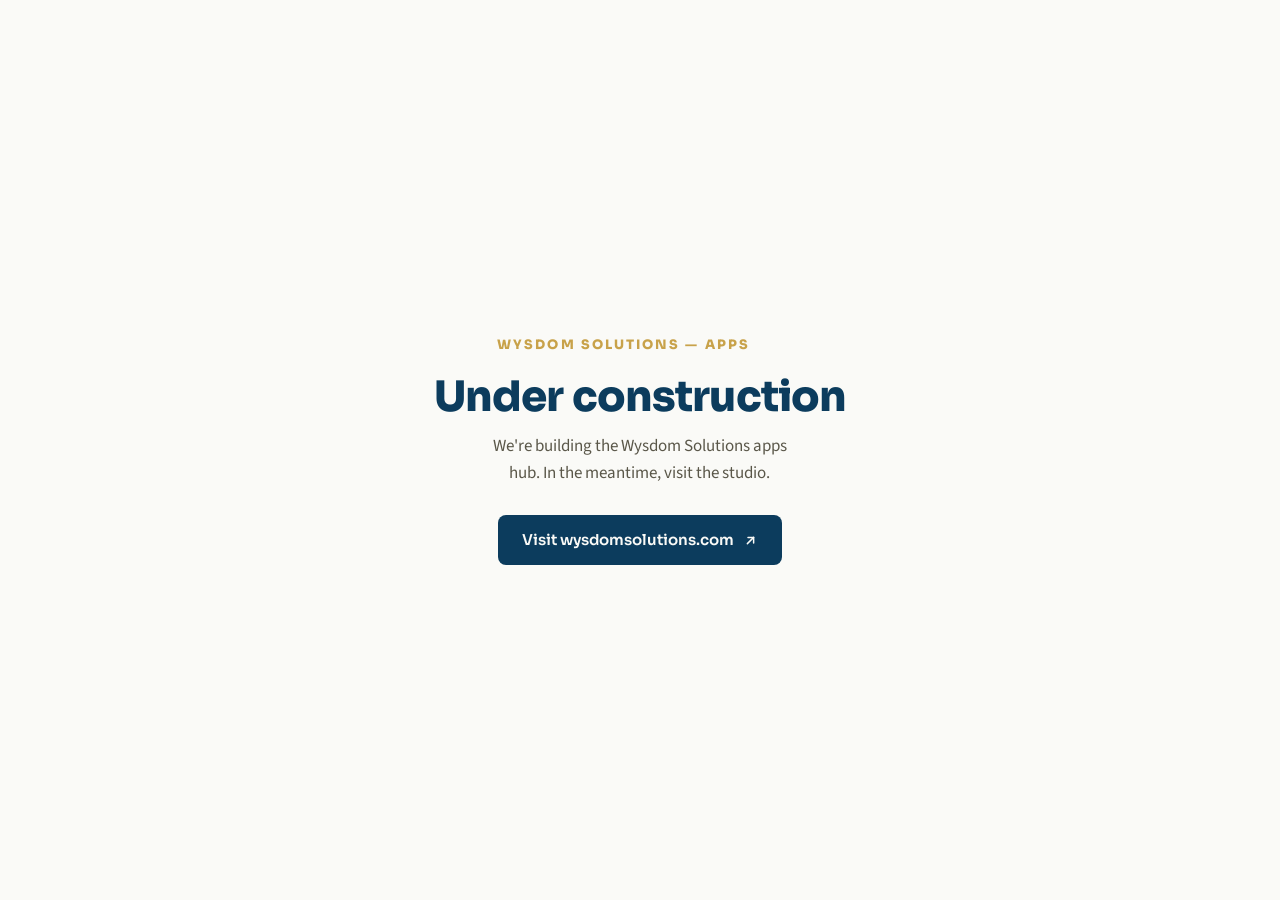
==== commit a6fad559: "Repurpose privacy host into apps.wysdomsolutions.com hub Pure structural migration of the single-pur" ====
--- a/index.html
+++ b/index.html
@@ -1,201 +1,75 @@
 <!DOCTYPE html>
-<html>
+<html lang="en">
 <head>
   <meta charset="utf-8">
-  <title>Privacy — Wysdom Solutions</title>
-  <meta name="description" content="The privacy policy for Wysdom Solutions LLC and wysdomsolutions.com. Our apps keep your data on your device; the website collects only what you send via the contact form.">
+  <meta name="viewport" content="width=device-width, initial-scale=1">
+  <title>Apps — Wysdom Solutions</title>
+  <meta name="description" content="The Wysdom Solutions apps hub — privacy policies and support for our apps. Visit wysdomsolutions.com for the studio.">
+  <link rel="icon" href="/favicon.ico" sizes="any">
+  <link rel="icon" type="image/png" href="/favicon.png">
+  <link rel="apple-touch-icon" href="/apple-touch-icon.png">
   <meta property="og:type" content="website">
   <meta property="og:site_name" content="Wysdom Solutions">
-  <meta property="og:title" content="Privacy — Wysdom Solutions">
-  <meta property="og:description" content="The privacy policy for Wysdom Solutions LLC and wysdomsolutions.com. Our apps keep your data on your device; the website collects only what you send via the contact form.">
-  <meta property="og:url" content="https://privacy.wysdomsolutions.com/">
-  <meta property="og:image" content="https://privacy.wysdomsolutions.com/og-image.png">
+  <meta property="og:title" content="Apps — Wysdom Solutions">
+  <meta property="og:description" content="The Wysdom Solutions apps hub — privacy policies and support for our apps.">
+  <meta property="og:url" content="https://apps.wysdomsolutions.com/">
+  <meta property="og:image" content="https://apps.wysdomsolutions.com/og-image.png">
   <meta property="og:image:width" content="1200">
   <meta property="og:image:height" content="630">
-  <meta property="og:image:alt" content="Wysdom Solutions — privacy: your data stays on your device">
+  <meta property="og:image:alt" content="Wysdom Solutions — apps hub">
   <meta name="twitter:card" content="summary_large_image">
-  <meta name="twitter:title" content="Privacy — Wysdom Solutions">
-  <meta name="twitter:description" content="The privacy policy for Wysdom Solutions LLC and wysdomsolutions.com. Our apps keep your data on your device; the website collects only what you send via the contact form.">
-  <meta name="twitter:image" content="https://privacy.wysdomsolutions.com/og-image.png">
+  <meta name="twitter:title" content="Apps — Wysdom Solutions">
+  <meta name="twitter:description" content="The Wysdom Solutions apps hub — privacy policies and support for our apps.">
+  <meta name="twitter:image" content="https://apps.wysdomsolutions.com/og-image.png">
+  <link rel="stylesheet" href="https://fonts.googleapis.com/css2?family=Sora:wght@400;600;700;800&family=Source+Sans+3:wght@400;500&display=swap">
   <style>
-    * { margin: 0; padding: 0; box-sizing: border-box; }
-    body { background: #faf9f5; display: flex; align-items: center; justify-content: center; min-height: 100vh; font-family: -apple-system, BlinkMacSystemFont, sans-serif; }
-    #__bundler_loading { position: fixed; bottom: 20px; right: 20px; font: 13px/1.4 -apple-system, BlinkMacSystemFont, sans-serif; color: #666; background: #fff; padding: 8px 14px; border-radius: 8px; box-shadow: 0 1px 4px rgba(0,0,0,0.12); z-index: 10000; }
-    #__bundler_thumbnail { position: fixed; inset: 0; width: 100%; height: 100%; display: flex; align-items: center; justify-content: center; background: #faf9f5; z-index: 9999; }
-    #__bundler_thumbnail svg { width: 100%; height: 100%; object-fit: contain; }
-    #__bundler_placeholder { color: #999; font-size: 14px; }
+    :root{
+      --accent:#C8A24A; --gold-300:#DBBA5F;
+      --ink:#051C2D; --muted:#5A5749;
+      --bg:#FAFAF7; --navy:#0C3C5D;
+      --font-display:'Sora',system-ui,sans-serif;
+      --font-body:'Source Sans 3',system-ui,sans-serif;
+    }
+    *,*::before,*::after{box-sizing:border-box;}
+    body{
+      margin:0; min-height:100vh; background:var(--bg); color:var(--ink);
+      font-family:var(--font-body); line-height:1.6;
+      display:flex; align-items:center; justify-content:center; padding:32px;
+      -webkit-font-smoothing:antialiased; text-rendering:optimizeLegibility;
+    }
+    ::selection{background:var(--accent); color:var(--navy);}
+    main{max-width:440px; text-align:center;}
+    .mark{
+      font-family:var(--font-display); font-weight:800; font-size:13px;
+      letter-spacing:.16em; text-transform:uppercase; color:var(--accent);
+      margin:0 0 18px;
+    }
+    h1{
+      font-family:var(--font-display); font-weight:800;
+      font-size:clamp(30px,6vw,42px); line-height:1.08; letter-spacing:-.02em;
+      color:var(--navy); margin:0 0 14px;
+    }
+    p{font-size:17px; color:var(--muted); margin:0 0 28px; max-width:38ch; margin-inline:auto;}
+    .btn{
+      display:inline-flex; align-items:center; gap:9px;
+      font-family:var(--font-display); font-weight:600; font-size:15px;
+      text-decoration:none; padding:13px 24px; border-radius:8px;
+      background:var(--navy); color:var(--bg);
+      transition:background .16s ease;
+    }
+    .btn:hover{background:#154E70;}
+    .btn svg{width:15px; height:15px;}
   </style>
-  <noscript>
-    <style>#__bundler_loading { display: none; }</style>
-    <div style="position:fixed;bottom:12px;left:12px;font:13px/1.4 -apple-system,BlinkMacSystemFont,sans-serif;color:#999;background:rgba(255,255,255,0.9);padding:6px 12px;border-radius:6px;box-shadow:0 1px 4px rgba(0,0,0,0.08);z-index:10000;">
-      This page requires JavaScript to display.
-    </div>
-  </noscript>
 </head>
 <body>
-  <div id="__bundler_thumbnail">
-  <svg viewBox="0 0 100 100" xmlns="http://www.w3.org/2000/svg">
-    <rect width="100" height="100" fill="#0C3C5D"></rect>
-    <g transform="translate(50 48)" fill="none" stroke="#C8A24A" stroke-width="3.4" stroke-linecap="round" stroke-linejoin="round">
-      <path d="M-15 -12 Q0 -24 15 -12"></path>
-      <circle cx="-8" cy="-2" r="6.5"></circle>
-      <circle cx="8" cy="-2" r="6.5"></circle>
-      <circle cx="-8" cy="-2" r="1.6" fill="#C8A24A"></circle>
-      <circle cx="8" cy="-2" r="1.6" fill="#C8A24A"></circle>
-      <path d="M0 5 l-3 4 h6 z" fill="#C8A24A" stroke="none"></path>
-      <path d="M-13 4 Q-15 18 0 20 Q15 18 13 4"></path>
-    </g>
-  </svg>
-</div>
-  <div id="__bundler_loading">Unpacking...</div>
-
-  <script>
-    
-document.addEventListener('DOMContentLoaded', async function() {
-  const loading = document.getElementById('__bundler_loading');
-  function setStatus(msg) { if (loading) loading.textContent = msg; }
-
-  // Error sink persists across replaceWith since it's on window, not the DOM.
-  window.addEventListener('error', function(e) {
-    var p = document.body || document.documentElement;
-    var d = document.getElementById('__bundler_err') || p.appendChild(document.createElement('div'));
-    d.id = '__bundler_err';
-    d.style.cssText = 'position:fixed;bottom:12px;left:12px;right:12px;font:12px/1.4 ui-monospace,monospace;background:#2a1215;color:#ff8a80;padding:10px 14px;border-radius:8px;border:1px solid #5c2b2e;z-index:99999;white-space:pre-wrap;max-height:40vh;overflow:auto';
-    d.textContent = (d.textContent ? d.textContent + String.fromCharCode(10) : '') +
-      '[bundle] ' + (e.message || e.type) +
-      (e.filename ? ' (' + e.filename.slice(0, 60) + ':' + e.lineno + ')' : '');
-  }, true);
-
-  try {
-    const manifestEl = document.querySelector('script[type="__bundler/manifest"]');
-    const templateEl = document.querySelector('script[type="__bundler/template"]');
-    if (!manifestEl || !templateEl) {
-      setStatus('Error: missing bundle data');
-      console.error('[bundler] Missing script tags — manifestEl:', !!manifestEl, 'templateEl:', !!templateEl);
-      return;
-    }
-
-    const manifest = JSON.parse(manifestEl.textContent);
-    let template = JSON.parse(templateEl.textContent);
-
-    const uuids = Object.keys(manifest);
-    setStatus('Unpacking ' + uuids.length + ' assets...');
-
-    const blobUrls = {};
-    await Promise.all(uuids.map(async (uuid) => {
-      const entry = manifest[uuid];
-      try {
-        const binaryStr = atob(entry.data);
-        const bytes = new Uint8Array(binaryStr.length);
-        for (let i = 0; i < binaryStr.length; i++) bytes[i] = binaryStr.charCodeAt(i);
-
-        let finalBytes = bytes;
-        if (entry.compressed) {
-          if (typeof DecompressionStream !== 'undefined') {
-            const ds = new DecompressionStream('gzip');
-            const writer = ds.writable.getWriter();
-            const reader = ds.readable.getReader();
-            writer.write(bytes);
-            writer.close();
-            const chunks = [];
-            let totalLen = 0;
-            while (true) {
-              const { done, value } = await reader.read();
-              if (done) break;
-              chunks.push(value);
-              totalLen += value.length;
-            }
-            finalBytes = new Uint8Array(totalLen);
-            let offset = 0;
-            for (const chunk of chunks) { finalBytes.set(chunk, offset); offset += chunk.length; }
-          } else {
-            console.warn('DecompressionStream not available, asset ' + uuid + ' may not render');
-          }
-        }
-
-        blobUrls[uuid] = URL.createObjectURL(new Blob([finalBytes], { type: entry.mime }));
-      } catch (err) {
-        console.error('Failed to decode asset ' + uuid + ':', err);
-        blobUrls[uuid] = URL.createObjectURL(new Blob([], { type: entry.mime }));
-      }
-    }));
-
-    const extResEl = document.querySelector('script[type="__bundler/ext_resources"]');
-    const extResources = extResEl ? JSON.parse(extResEl.textContent) : [];
-    const resourceMap = {};
-    for (const entry of extResources) {
-      if (blobUrls[entry.uuid]) resourceMap[entry.id] = blobUrls[entry.uuid];
-    }
-
-    setStatus('Rendering...');
-    for (const uuid of uuids) template = template.split(uuid).join(blobUrls[uuid]);
-
-    // Strip integrity + crossorigin — blob URLs from a file:// document inherit
-    // a null origin, so crossorigin forces a CORS fetch that SRI then rejects.
-    // The manifest bytes are ours; SRI protects against CDN compromise, not this.
-    template = template.replace(/\s+integrity="[^"]*"/gi, '').replace(/\s+crossorigin="[^"]*"/gi, '');
-
-    const resourceScript = '<script>window.__resources = ' +
-      JSON.stringify(resourceMap).split('</' + 'script>').join('<\\/' + 'script>') +
-      ';</' + 'script>';
-    // Inject after <head> so the DOCTYPE stays first; prepending the script
-    // would push the parser into quirks mode. DOMParser always emits a <head>
-    // (synthesizing one if the source HTML omitted it) but may carry
-    // attributes through, so match the full opening tag. slice() rather than
-    // replace() keeps us clear of $-pattern substitution in resourceScript.
-    const headOpen = template.match(/<head[^>]*>/i);
-    if (headOpen) {
-      const i = headOpen.index + headOpen[0].length;
-      template = template.slice(0, i) + resourceScript + template.slice(i);
-    }
-
-    // Parse the template and swap the root element. Scripts inserted via
-    // DOMParser/replaceWith are inert per spec — re-create each with
-    // createElement so they execute, awaiting onload for src scripts to
-    // preserve ordering (React before ReactDOM before Babel before text/babel).
-    const doc = new DOMParser().parseFromString(template, 'text/html');
-    document.documentElement.replaceWith(doc.documentElement);
-    const dead = Array.from(document.scripts);
-    for (const old of dead) {
-      const s = document.createElement('script');
-      for (const a of old.attributes) s.setAttribute(a.name, a.value);
-      s.textContent = old.textContent;
-      // text/babel scripts with a src: fetch and inline. transformScriptTags
-      // does XHR against the src, but blob:null/ from a file:// origin is
-      // silently dropped. Inlining makes it a plain inline babel script,
-      // which transformScriptTags handles unconditionally.
-      if ((s.type === 'text/babel' || s.type === 'text/jsx') && s.src) {
-        const r = await fetch(s.src);
-        s.textContent = await r.text();
-        s.removeAttribute('src');
-      }
-      const p = s.src ? new Promise(function(r) { s.onload = s.onerror = r; }) : null;
-      old.replaceWith(s);
-      if (p) await p;
-    }
-    // Babel standalone auto-transforms type=text/babel on DOMContentLoaded,
-    // which fired before we swapped the document. Trigger manually if present.
-    if (window.Babel && typeof window.Babel.transformScriptTags === 'function') {
-      window.Babel.transformScriptTags();
-    }
-  } catch (err) {
-    setStatus('Error unpacking: ' + err.message);
-    console.error('Bundle unpack error:', err);
-  }
-});
-
-  </script>
-
-  <script type="__bundler/manifest">
-{"26745b1f-4ce7-4b7d-bd80-dde72decc1a9":{"mime":"image/png","compressed":false,"data":"iVBORw0KGgoAAAANSUhEUgAAAP8AAAGHCAYAAAB/DoTSAAAQAElEQVR4AezdB4Al21Ue6tMiZ0QGgTHwbHIwOedHNEHkbITIUeRoRM5gcjLZCGGTBIYHSCCRhQkGHlFggQGRTc5BGv9fTf+t1TWne/p0n+47996eqb9X3GuH2lW1a9euOvfZXP+7boHrFrhXtsD1wX+v3O3Xlb5ugc3m+uC/7gXXLXAvbYHrg/9euuOvq33dAvPgP1Nr3Lhx4yB4muC5g53TnymTa6frFrhugb21QI7TJw9eKHjyGXTng/fg4OBGAjxn8GHB/xtcb9ctcN0Cd2gL5IB/phTtPwYfGlzs4E8A2zPkzzsEH5Xg7xQsQUMPorverlvgugXugBbI8fgqKcYHB+8evFrgwh1yc9v5yn8z2cZB/rThXyn4yMBJ4DlCr7frFrhugTugBXLgv2uK8SnBA4JnCR4fPCF6x27YzYmz/YvxlD//FNufBq74LxT6vsHHBy8dXG/XLXDdAndRC+TgftrAQf/RKYKLswP/ScM/LjjflT8BD5K429+FeUzQ7VnDvF3wqfF7QOCkEPF6u26B6xa4qhbIcfcCyevzAhdj/BzZ/2T0jz+cswu7OfeV/y+S+icCZ5LiqSO/RvARwUemINe3AWmI6+26Ba6iBXK8vW3y+U+BubinDz0IniSwGfI/MgwacnObZ4abmhP+zjNGXP4m+MXAJhNUrCcL828CZ55PT4FeN/z1dt0C1y1wSS2QY+yZg09L+I8LXj94iqBbj82/iuLXcgw/IfRoc8AeCScw29Tu+X8vhr8OZODqXxrV5tny562CT0rBPih4mvDX23ULXLfAHlsgx9XLJtznB+8VmHtzpYeIy+aYhN+K5IId8sTtvAe/g/3PEuZXAsFDNnTOLIYWqNuAl4nBowYngRcOf71dt8B1C1ywBXLQP2Nggv1zE+r+gWG+Y9kxCD0mHYdOBj8Un38Jjm0SHFOcRcjwQQZ/Et//L2hGYplVlBk+pg3+X4XxuOEzU+B3Dp4q8vV23QLXLXCOFsjx42D/0iR9v+BVg6cMHG+OQzTisjlGMU4A/y3MPwfHtul8zHAG4S/j8z+CBpX5NsRlY1GQ1YDuS5wEDFfor3HdAtctcIYWyEHv3v5T4/oJwZsHVu45sHvMRbWsv+lBj7L9UQy/ngs237BP3HY9+I9SJphhxB9H4X4i5ChjGZILhcAbFfw/Yd45+NxU5gMDw5WI19t1C1y3wEktkOPkdWL7kuA9gxcJPEp3nDl+UceYgxutjKf7lvj/fXDLJvEtyh0UJv3+a/zFkVnYZStPP0HflYHeDfiCw4otia7/XLfAdQs8sQVybDxl8OBoPiN4s+C+QTcHOTimUMdZeQc9HXxjEpigDzm+SXBcs5v053H/sUBwGYddRgAHmxv5vzkGNvmBuYDnjuKtA7cBH55KzopFfb1dt8C9twVyPLxCav9lwXsH/y6YV3vHkAM76o0DHRx/1bM5xozKfyujdHa+x8D5mGIXIUHN7P/vpLGAQIYQMdvBchIIc3QCUAAFPIgS8J5JvlTkDwq+JBW+f2CtQMTr7boF7n0tkP7/dIG5MY/w3iItYHluj5eIR8cV3jHkGGYno46z8p8e5m+DrZuEWw1nUNblD8J8R6AgRcSjQspDoUDB+NROh3/2/Hmj4BMCS4RfPPR6u26Be00L5ID3nQyT4l+eSrvae0/GTL5jxDGDAr7HET7uywV22hxzvxvD9wadkA97fON0XLO75Mzyy0nm/l8BFCzispFbQPwEh8p4FbU68F0ifGEa40GBdwYiXm/XLXDPbYH0cwt0XOk/K7V8k6BX+x6fPYbQeczg475caNl67ElngvDPMjqn53MLON2i3EVxGNwbQ99/mE6BZKggQE0HzY+dHqo33Hdfo+LeQ/bxgW9Kw5gP8PEQvte4boF7TAukbz9D8Imp0FcH/yF4icBqWMeCp2Pu2x0zqOME4rIc7HhwLBWONzov3n1bHP8xOHET+ETjDgbPEr8n/jKTedhjWwt3TDkE5ZCuVGXvF/trBlYIflUa6V0CDRPV9XbdAnffFkg/dl9vhPs1qYUh/suHeuztGAi7bHhYhMM/lUup8Y4vFBxDXxzD7x9emMNu3zhut+ygPTg4MNv/80ny0MCmMKjCTJ5ugp1cH/zUKZ/3BF47BvMBX5uGe/PAmTGq6+26Be4+LZB++6SBYf1XpdT6s3kut7YudlEt9+6ljgkgQ3nUFZ4OTLrTAdlt+NeG+Yfg1M3BdarDDsbfj6+hhjeIHMAKA/iYjiq2TaYDfoCfZTMEskz438fovujL04ivEdBHdb1dt8Cd3QLpqy+aEnrl9jND9WP92UVsHiP6fczHhvVT7kE//RwnhZPIf06C381Vv74Rt28SbbfsqE1mZhV/OskMORQOIi7bLIjKLsrDP+TiULWcKKQRo2UkmxP413F6y+CLgs9Po75yoBEjXm/XLXBntUD65vMEn5xSGeK/Y+i/DUxuhxxt+j9h3d/p9Xu0NsdDZVQ6PqirvvmDrSv6OEwINOWL8j7t9fAEsbhAYaEFjPpoo4cjRRh+xdpGVlbU2c29vxnSd0o6ZzoLhV4sjcwnquvtugXu2hZIX7QW/0EpxdcH7uutZ7G6VR8uZn+li+uy0ZOhPMM8PnrA0zkm+Jo8/M1ciGuT5kQIfKJxV0Mydf/x/yedq7JChV2u4gomL7S6Un5ALiqj0gC+IIPXhp1JfazQScCHRJ8vDc/WWNf0ugWurAXS97xu+yHJ0Jt0Hx7qydUzhjpAQd/Uj6Najg2UDq0eT0dGyXggl1aPWmz37WFue68fn2VzQC7MHv942+8RifffA5vCggIDvpB/+ZOoGCAtOKsBXeGM6jGJLwg9JMqPzU54/kDMiNfbdQtcbgukr3ls56C34M17Kw56k9X6YKEQ+q5+DGQ2PD15DTagry8K9I4ht9wfEIfH5QJMF/b2m4S399rB4zDz/5Uk3xBY+68wKqawUS1nOzI9VIeeBGlN7jlzlip7eXpLhX038OUSxHJhO+HrslNePzBCiPruu6UOZorV+cyVSJqnCJ4qeN7gxQPzI68T+vbBBwTWUICPrTw48scHnxJ8VvBpwScHRlPvFSrNm4S+YfDqwUsFRlnPFPokgX10YtluZz8x4R1uSL3U/2NSTBc7V3rv2Fuxah5Km9hnxTY5SZeNj+PBsUGBX1O2icYzifijOfY8dZPmTJDhmRx3cUohPO/39RAz8woICt0KCYcHPDt6Eti3of61kdXJu85mV00MWun00Owk7w3c8SeBlFNd1GMNt1Rtr038nAx0vJcM/1aBA9h6iO8K/6jAB1Z/NEFAxzQMdf/5ldHpLB8bqrOCD0O4cnxgdO8TvEfgPtVIytXswZHtS7dzPiRh8uqboxPXex2+6/ATyfOHgv8efE3wMYFyvXSoSVoHQ5KcvMXPEteT6n9ywrvAkrK60ms3T7jc279yiuGg1/9mHSp335XyKZJ0Q19fMrDTsTl+yAUdn1/IH2/u+aRe2LNvAp/dezdPX/j97iR5WKDACltEdfQ4ozy6hnRrXeV1LHUBdjbUrKqOZ8205ZPfkp32boHhGPsdh5w4W/albCmrK7cVjr7B/n6Rvyz4vhh9itkJ1kHtc806oi+4+oijjmgEZH34S8bXJ9QsnX7+8B4xiecE6V50wkdXLDYxoYqS2bWXNOBtTG0qnklXJ1mTWfJTRh9tfZvkY3GWcjlJ+OKTk8MjU/aHBB8XvHHg1kz9lv2s7pC0d8SW8t1yMoruOQInQyta/QyW4b1n9e17peqw1AtzAuxrqB+eK1o46OmKKbsguMX432m3qa/vqXQW9FTHXY2HhfmNpDP89/JPKxPVcparXNoGQIHfGnyrU3aYvuXpgQweEVoxaLGQxy6uTh+WnXhH/dhoynOf4H6BUcpXhP5AKvvo4AeD/xJ428unma189JqnF6B8IOW5YnOwuvUJu3ySXb3dDs12YKMHtt42kfkV9OX5lafnW1RPtm9QOu3tpKFcyufk40RkSOy9dFdKIwirQn88hXpE6qq+7xtqpGBEc9uRQtJd6pY+fANSJvvlRUI/Jxm6oBkhOdk5KWofdY/pqF9rB3JpeXIxddLT0+GhcnXatXoHPdkF7WdTRvf8/HaCADsl2MU5hXIPYljoEYRZyOaHzsoJq2Klk586aWqbejpnPpQPG+CBnl2HcpZ24PiZMVdQQ+VXyY7VYaUxpL7ljL8Y9vwnefq1Y/fhHlUqi+GzA/4Lk5WD3O8gmMj0RON5o1N2ty7Kql7qBO0M2nVCvYEvfUIsJwY8HRnqQ1cbHsjsQC6mjHcQ8EUBD8qncyojvdGYEYWT8Qsmc/UzUvGjL66ovjzjVuXH0z7e7Xi70PsG6hz3q9uSp1+/8c08oxcz6X7zTt/x7Ym2A6pQqPqilfHaBuigOjy99sEDW0FmBzx9ee3oOxqecFlUx74zFHbnRLskyAnAvYjJN18jaeFPCqGCE/ykqY48eXJRPUonXUGnrqDhyHagYashquWQ35yd7R7VFWuTcksrzl6Q2E4o1nS/angTag52Vz1PJ9xju5obohtOG147SJRT51BuUBaUviD3ioxXP5TdAYeC+qBioEAH/KtHgR4t+ANfFPigdPzKo+SCnQ7wgGdXP2V2UnMr8jxR2i9GCkYJrrZub7437eYkacLRwhl1jut+t+RhPxkRflQiW7NinsOSXCMYt0PqHNNylde+yk8GNpg6+oIN1B2lx6PS0FWePJ3P5vHTdj6fp3xnfqYv4RoCrXWXIVv84wTgk1/it6J4FZtUpclF7ZXPQqWBxlJPsrSozladg8x9sO+k+RSyd6Ddk75wOoKRgjTnRmI8fWDi0QnGKMjkjG+xuaq7ojvQny4ZtExhj12dlZcOlBnws27ktil/PNSXrv54/oCvT+30wIbS14dc0PMprX5SdmkBz4ZWlla9AQ9s/MC+MYmmnbz88sAove/ufvvhadfPCSzzdlDGdP4tcXwy6w0Swf4R31ulPj0v/55olA3itmzrupALdQH+dHgU8AKgZDw/FOhRoCfXzwha/zHc7wmB384QeOdEuybIVVRHdP/vKvebSa8iMPNXQYj5aONDB5RoQWZHi9pQNvHxQFaOnq3pms7O9UlxO9rk1YNyXv+uGL8zneLNAsM/6aM6fYuvK8ezhj4w+M54u2e35NmPmIjtPti6BGWTL6rzi49Pkg0eyCgor/LD9MHXjw9MHRsZxGn6ynT4psOvwVbU1nRkthmXjp0eBTo+dECG8nwm2IBO+zgRO8g9znUVdqtgxOQJhqcMbhHeMW3u1ki62yK+9pXHla6ibre8cGO04WTzDAkg70I5oXWoHqWP+/JJLTzdbPfq+AB7QQY+gJcW+JALOhOpP5RjyhO16s9FBTtXwl0TpbDu+x6VdB8f/GGgEelQlQaVBXwR1xyKmwVs5Am6NdilR9WRvbyOVB09HhyIOphJs/vm8DMz/lpJ5Dtq7kFdZdyf64BRx7RAowAAEABJREFUH9/SkQwV3z9aC5zcj/kJJTPv7mudVKSTt3yaH54uyZarfcuj7EBPh0pTkNmhPJtY9aeH+rCT0erI2h+lR6F2NvGAHWWHNc8ObMAOeGADfOOz0yl3QaYn40E7uee3b+wjNtSIyajNfbjPWXu6YK7gx7I/3CK4xTIRKs8jxGY05smI0airvN+X9M08J2a3H+LLE/CFsoDygZjrutBPXfmlAyfBkRzeRga82HjtjtI5RlywlMHjVk/Pbvn1HY67Qma7pjm3f04AXjgwW2oC0EsI8lfJNphKtuL0zYsdP3V4qB5fbPPnV9ROLi9fcmPgdThXGrPqrjIeq/1gOo9n6q8VaqLQF4fMxv9IEqjXq4U6cTxzqB3WeGhUOa34uzlG2ZQD3eRfadhlUzY6WBT5U740quXKg7Zd8eKia4hJxxcVZ4KuoK8/HRktyPJBp27y00ZfWTpyQS8vFKae7wQbHzonBh+C0fYOZOsUTNT9dPbTdwcWMH3AjRuPN0lmrsWkqpMzf1d5+0ocMSfEh+omX10pG0wZL+4NfwgBH3UMe7RVh1Ki9XES8rTHGo0/yXHExudC6I6/UJBdEqfgJgAdREYA7l+UwUGvbaAVm/y2LNihtsnPGOy1lU57eeVgB7x0wE7nyu3K4CrjUc83xWhmWj08wjIbb7JQJ4pp2aQTC6UQC/B0gOeDThu5mPbp0/STsus0dEBuHDzQb4tZv1J+eBSkFRsFNpStPArbdNWzAbmoPONNGztbdSiZXl1QulL7y4n7BaK0zsM9fE7O9/EUxbfvnZwdVDEvJ2LpxAO6ojIKUy9NURuZj3ZCga16MpDp1zwdm/Tu6dXNxcVV/7dz/NBLc2EIfOEg5whg/b97tY9O2vUIQJlUHsrH7cRNYzGi0uBh8uQ1TrM3Fp9C+ja8oaF7S8N5V411J1JuaFrxgFwqHtChIA1KV57cNFNHD3xbLnx1KFQnxpTxdLWT8XTyQelQ8VH2Cfbpi6fjg8LkyWKhUJvYZKgOLaZ+7UueMfk6ATctSnYycJvgdkEaZaVnl6Ygw5Tx/OmBjIpTkOnJKBnKo2xTN2PSs/NzMUSVz0dyrMZ8zD4PfMFljl4pUgmVdAIwlHlwMjd5ofLdiexrxO3oDM23dvptYK9+xqVrejzwBXxRma/0QGeH0OGBP3m2Jb0dSI+vD8qPrvHoyJOexEvDVjTdlOnkS4cvyPRkvFhkPF15MkyZXbmnno6MQvmmowP5oPQFXzw9O+DpC/LE1Eu7Bnt1eOWFqbPvgI4PNA989XRTxreM06f8pHiQBiZPBjp5iEnGo8CG0j02jGXXP5djxigg4v42jbO/aDtESmVUzgnAxwfMtroFEKENggd+aLGWq0fZNB6QCzJULuVfHt0m00mrrUpd6cnSFPyAzKaTkaWhK1q/lZ7r4kJ/JESDpwt7dPLD06NQHq3vzGfq+QM/Pmzkgh5fGxno6luZDqZcHxTWtsriN632whf1qSwOkNmkheroC3b62vFs6zzogD9av5N46fnyQ4Ev0JXiYcrlJ5Ue+KJszUPf+fUovKr+MzlW9n7gJ/Yyw4zeJUilbhwcHFih5BbA0KYjAA0C3YEaB+iUtRRPj27DTb8by0GzzU4nPZRHi7WefCNGCFniVreWlZ0OrT/ZDkbpAJ8YB/hQ4rG4dDDtnBoHr7PIp7r6SsdOT8enlJ69mHo2Mps00qN0wA5rfsrSTmyziVEf/DZMO54PCvhtqA1VdqgfHUy5dmVkq8yHDGueL9SGrw865fL0/KdMN8Fu8tjXfH86x8ilHPgynJUkXwky8+r5qkou+aWCRgCesXrDrHMA7C2fxtL5Fv/DP+xALMXzBTrY5FCSlm4z/rFB9Wte3tU1PQrC1GZ4L8YEmwOyMVB26YCdDm16eph+U66+lE16sjLhq0MLdiA3T5Qsjfzxayg/Hd+mJ0szaXn6gg7I29LSsQEe1AGVDthQuvJk/ER1pfVXbjGBbRv4btPTyYMdJQMZBXqy+PiiNvmzA90E3+onz8ejPI+Mfz7HxaUd+DJSQPRKkUq54rfyS97ReXb5dRFU3A+AsKs8qoHRIm7LY63KKJ2GBPyEek59/[base64]/lHw15m/F1jb3ICcOWwvt4sp/fANaA4GqhUw5Fro4cps9OtUR92PAp4vviCDk/ftiIDHazLUlvTosW0SVuIwUce6AQb0LHjSx1QQNZhHHQ6k4MRLw29tRUmkHx4Qiez1Nizb4thLGW1XNZ7+lbL4a1Z8Nadl2zoPS8n03uXXxov3ngZyXNzrxpbNGN/Wb4tvydsbmyUQXlAGdX38fkDyo1GjOfNA0j7FPTqSlYPoCOjsM1OPzH9px7PBniYPDlYsm3ZIy9lpQQysJOlBzpU/WYZq2cD6cx5+RCtBTx/nP7Pn9+lQ+aXnsmuGaQBdAyvt3rv27p4jdgwyqyhydsaSqOy8QEy0EF5toK+sejIaypd82YjA56+achALsSur96ztvOrHW089SaDNgFXEBDTQQ78nTT9cpLlxb7U8xYJ6l0Ci1yeL7z3z80ef0F47y38cKivwPjw42+lzf3CC/xB+D9aQacU248//k7S+UybtJYxO6FYVutTVpbMOik4Qdxvc7CxIMptnBeavImWpMsJQZl7YqDriEU91LXtg04dnk4aFPCAB+nJpeWnzI9+DXqg549HAU8/QccG9C0fPTjpobXZZ3yBzW9daLPvTHv/TUDP90qgsFeS0a6ZpCF0fFcRK+jcBvx2YijvbKA2bEyOqY3GxVfPF+gm2KE6PuQJOvFK+eJRfii5/Jqy0/EBMhxQYg7B5mBG1RkFeQOeq87ioDGsFsLV1covJ0jLj12VvQrroH9wEvjE1i+F+gGHvzg4OHCF+bvQfwz+JXh88ITgBsTvthu/AWnF+OfoxPz70L8N/iqQ358koC85u6J5WcYHPYwsnISM6pykfOTFSasngtZVvaFyQi37lk7dgQ6F6UdmW4O+4A/1EXfK9HzRNej5AlspvhAPakNB/+1+9DETH5d5VNrLya9pr4wqzJVldtaMPA3gm0bRMT0J8DUgnfxnotd43QEaOKplo1MflEJjo5XXlI0PsAEd0M3YzZMN2FHA80UbA18dn+rxBR882nLzK+TpYHdgODm4QvvFF+vRDccd7G+aADrRr6Wt/jz462Ae4A5Q8eO22cR2xG+u4F/yk7+Tg5PCX0Z2sP9csv6KwIs4Tgjezvv0yL45aM5HvUGbRL1xQpxtqQ5AB3htxhePAhuwAV0x/eiaF55tgg7oZhyxgQ74AD+0YGt8vIlRy8P9XNf/SpvYt/W9UtpCXWmmt8ssDaIBj9wiOzO6n/S1F2uc/yxGDV/UH10jrhuNTl+Krz66G8Eycph6bUMPfOWFTkx/+sp4qCxGeXqoLB+yTkCnrq6a/zNKV3AvChm6++KN+3VX+z9MmzjQXW0dXNLFfT9bT777iXYzipiBg5rCyEPZjUaMDj4lytcLnNBeNvSTAqMWB4o00HaKadm06VrH0LZgB7qCDSqX0tUXBbra0aljI8sfJfMB8hr0fNzK+qkuLxf9WfYhHdtdAoW/SzLeJdN0mrTTgSuAXwIyufSApHfP2U6hsaNatjYoHZAduCgsTod/yMFB7dTlpYXYlyFneT54bSd/[base64]/Jjp5OeDxkFPBuQS6tHoWnZix78hvRuc1zpHRjLwVKnewrNjmz7LFXK/tUum0O9dnbyc4X0FMGkmI+t0EvX9lvSLAE2Gzxs8o9PyLJVtwhn/CM9cJe+INM3fzKs7WR6wDu5e7HI70n41Lp9zXaXQmPepQU4a+bpFBrcxzUte/Qtft+6o7MzNLBQeMBvwQ1+0rDhS2c70FcWqzJeWlS6+uD50LOTgQ4FeuADbIBnBzzoKB6lWeL58zko/NjGLZ0leumlu+NxlrJm/8bths94+6bir6VSuc278eqh1g60rdUZj8a03Kqha5xmZ9POgAc8NA4dyIuODfATfICu9sp0E+wmPH0I9I1SWRewab9yvpW78ox3zNBB76B4t6TzWMknkx1MGlodUIh5uQKgGhv4kYPFxZ/q8Hwg9qPJpdrp8OzNh44M0pNh2psGBX4gDd9CGjrDQrrKdDqH985/Oga/nON11LA3NwfLTe7O/3u7suZA8Glsw/wc8BvfSXDvn7Y4uh3TdqBdtOesNH1ldiCX8scDX5QdzwZ4OraiMhukPFQL8HTTdzHkD52YYY/6Ir7wzYeHRnAC8OQm7F2zqcRdk/MOuaZzaGgfwfQjCRpP49K1odFGLN+6oXxrR6euNunoC3ogSwNkdIIOpC/Ihas2vTRi4dlQOjyoEx3wq2zlnIm+n0k7vFLgJCjdPQKpj6uhpxjWHfioqXq1DdRV+2kP+gltBnT80bU8dfg1xJVGW08bnZileHYyyp+ODHQFWVwyn4KeTlrfg/jWCG+b+uPDXv3WQl59zmfMMY1j51sBpYPcL8k0XstdSqeRY17OthqajNLhCzI9uenwdGxA3gY2qG99xJl6PFv9UKBvmfHAD6qvH0onticBbnN8S/Dj0ybuH6W92yJ18LVcj/t8ltujLye51lm91U27gJERyg5sQAfaCOhqpwc6qB4FOqhPaW0oHfCbYCPLc5u9On7A9yZuLG/Ssquj19nfVFvcNF7tXwW42hx3yC2NonxvnyQ+qW2or9FmYz4hNhs/dNrI7NIAGdY+dBP1RaVnW6dhK9iK+tYmfXm2CXr2pkUro4U0Oj9ZPY1+HpO2uWMmjhTwrEi5vdHpJ76sDHT/68qvbtoDtOk1yQoAABAASURBVANaHVm90UJ2fADPDni6+qFkYCvIjS8d8F3byfQgTWUUpEPZ+ACeDpoH3j7cLJemm3/58fc2qx9PdZu3ucp/LfxV5nmmvNJJlM0adD/24XtrbSwNJgZ5YurwIEbptnRsUL8ZDy8NygfsTJQe8OzlyXjAA/s2Std88fwqS49H2XQMdo+LrIjzLUFzAT4PbkKMzx2N7E8HvXmLd05BPb70jXwjmojLIaF+YBZPvYtFFycyHvBFTMfS0/OhB7K2pAO6Urby9BPSsEN90GL6HlAeKvhjUcAz41HQj8jgvt/brK+YNpIn/yvBlWZ21hqlETSKRR+e6RvqS0qHaji0ZdeYQMcHyqNsTcNWSI+vnQ8epNsG/vT1mTGqY+fHBpWnna42+Ua+UXtpdI4DZOPWB9wDiy2NE4KVct+T9vLYc3G8E/+kfOpq6bFHdzq6+1x1oFefWezlkUwU1bc9+Ee9HOgofUGe/viCbfqRa6Mnl27j2YCtUG58y6TM00d8MuBhk73JH8hsYoDvQGoXozk2uktHK3HpGZ01g3QUlfdyiPX81qxLSqes8wDQeNWh/OgKjYyXFq2MgmEYCuxi8N0Wx9oCV6mZhlyIIZ30YhX0wCY+ygflg9IHB8HSsWsfNuxic8C7UvCVHqwP/6W0mx+S1D6Lsz/RzVhUV46Uwb28q7zVbZ7XtwzqAGu5ZVY3fMEXTw/4qWscem1uX/Er6MuzA5/TwL/29gHpgE1M+aJAB+z0QEYPsgedvLuPlB3I9D4h7kmWuR3+lw6ZX3omO2bwnPH3mqhVbm34qHLe3Cwr7TTmQRQQkib19ybY4Kb0xL/qyZ9twsHrIyJW1Xm2bDhqAupnk/RxgZdn7HRpIy5lkN7O7U4TG9iVlx0vTUGG2lA2OrFQoEeLynzwhbTl0fvljzXzr5eDzclhSX+7R2yL0yX9STkM831H/32ThV8uMuRPMSNtln3WOqCbw3+1E6tH6aF6OjxdeW1fHdp9gufHrh1ROun4AFlf8BUpfcEqQy9G+e6/90m8XyKtNHzFIzcWGY/yKcTG00tX0OFLxQKvSPthUre57JcKhbvUDHYJng6j475x0rxPoDE0joMs4jJL2vJqTGBH2dHKdgQd0Itl56Lg3QA71hXpuXOQPE/wIsGrBq8beObsDGy1neGqDmym/S8S0MlATLAOv3FjWjo1OqHMLVeptMrBj52Mh/J8gbz2kZYOljRxdPXQYT807WhYTX+XIPkrl+8CeB3b1YysHsqDprjYpb3W8mIYf6Ydz1QqTnl6+51cvXaiQ5WhejrvDXhF2cHt3YKXTACfYn9e+z+4f/CO0b1KoC+YePbrPk4E0suniMtya4ZWJ0+yPOWNB3Y6IEPtbCZ0/RiMERPbpaGZXloGZw2cDuMgd+D7kKdJLI1zsFxrbwbRmBrnprS5peNsDv+pkwMBFYNaOun/T4TPDl46O/adA7955mwf1fEtNi+feMf6d8J/VeCHPL1g87rx9IjGewYOfrGjWhYI4UFegC/4gDIpG5ALfmyVS+nY+JdHa0e1XX105K9Ne/o9QLYrRfLV9m7brGPvMF95QVnQNeiVv21GLvhOnh8dCrVpH+1QG33tdE7STvq+EOWNOmV8oezXVwg+Mfj1wKvJTSP9JjrLq72i/LDwRqN+MNT9uQsBX3AyUHZpSvFsZCCX4tdQfmVUB08A3P/Trf32Jl9q8LOWMh3GzvGLqO+VNH30E3ZzkP836WbhNOYm/w4OEXK0VYfy09CAd5b3heDXyA782MCQ/ijhmjksz1q9STpv0v1EqJGAx1UWHnlk5Qoij+aHtkPIn7yON3V8lJsPCnQTbGCfseMBLxY9+vicMC2R/Y7U40onApOfq5U5CFdIV9K2gXIpKygvOqGe9OpQPR0elZ6dPCmeveDXPFEHk1s3L4G5or5M9t3LB58eONg9PRHzVKRebmHkpQ88Nmn10zdKIisSvXAk/4hp+c3RCHXW5SDGIuzRJp0yo5TS4N0uecr1AvJmuAzI7DLi7hrTcMtHKMzwq7yGEkPDAB25enxR25Srs/Od6f1u24dkp/mUVf1OpPFr+tN8vIn28PgaGnoJx4IVX8jxxRsdT1nFwa/j0EPrtt4P0yZO7fRiodIC+T5R8IMn2xxs1NsI5dHpPGaS+VwakoeDwz29j3Y4GcpTGZRHvi0/PkVdDhK05acHOpQeD+TGwRdsQOYPlT0O9cUh60NeKQ5O+p+VfeUkHXG3LeluwEwV2e2CV8w/LPrHBPazq7YyTCg7xCV7ZrOAfXP4TxrtQ4enVhf3/0ZOVrTS7R0y3XvQXQKm47jPdxb1dRcdRiNqiEJD4DUgzPDkgr6+eENyB+N7Zkd9U7B1eM/xokhsI4JHhlqX8IqJ90WBj2/ohC2fOoAyxrx0gtrogH1tI9MDfzJq36H0jw+j3dhAJ6L3sYyfShs7udLvHYmdrDd+uuw9EtzoyupDdZmIaTngUf4oKCNKN3kyPZSvnQ6qL89u9OWgdLJ/seyPjwtc4fe+7w/r7QLQLxWZb+n+VqYJZZsynk4dtJN9R4baUD9nd8tTHIZ9QAfaR5xzxUgD6qSu9u7zDRnF0SBthMprHX3BF8ioxjScs1MelJ1v5pZtZ6R88t0pXfJ7XPARSWTSENUZ3R8ql/Jpc3FLp46enOTL8JGsY6BQWykdX+0onjycQOn4mJw0WfU/U5e9X0ESU/4mRd1Df04ydb8vX+V5ssgo8Iu4nPBQoFNmPJBBepQNJRfqB2RU26ij9vUloPdMoNdM+39joA9E3O92WOdN4h+NBsL73JxvFfrytKdHM1NlJZfi1QvoUDr1se/o1F3dvMb8+TFeyvBfJol99dthI+qYhk4+MKkss8MoFB3gQcOAhiqqr+we78uiNMzz/f+w59uyU+V1rsRJ60styuFlFXMDXtE14WREYsfa0WhleZHlVx6d9W9HqQ9Kxw918EFl7cnHisBHps3dS5IvjMRSLm/fWYjl6Uzzp8dPtDwz36nDT5t9SYdqE7Syg92Brd1M4Lrvduv1Omnzbw5cfWesvfKJrxzHYqYtoj7wiFA7mAz2URJl5qcdJsWziQPsTpD2m/2l/fjQsZsLMxH+dPJh2Bea0b7inSnOYSXM6L9WEniEErIMC1UWr0EKMr0GAzLQ8SlPdgXwma9PyN640IEv6D6QcvjMlrUDPpXtJID3uEjZdWw7GW9foLJVF3q0cnkyP8AXs23Y+KOA9yXfb0rbX/gZcmIoqxO2q73hvrxBPi0PHsjKUDsd0AMb0GmP6kprY8eDg99bgA9I+75F8P1B00p3pUjeymY0YPLPG5g+xuITZbMc6/pLox3VZ/qR6dnx6vVpcbDgzQki7H42mewn0u5RTMSYNVfBVvSkKHwcDGh98NIBnbOtZ8pfeHBwsB56sd9lODxYDBNd/d8kBfngwO2Ie1Tlb13sDzubHJcNWnt5ejoUdCo2aX0rnw7I9XO1NNIwCfiVKc+5bwGSVlxPZD45mTiZzfyVo3ni47IszEKlQ+nxKJk/4KubvPjsqJOm4b1+8+9z0H0fxzsJKZORx0emTD495gSg3MqvzmhMy36ddaVjm2An6w/mxT4xTkZwIfvZFGg/kW4TJZ3GjLAK8bxv/jj4XyyUruXAR7WMAvAqj07dlNlBI1tQ8iVpfGdf/ncMUibPitMEjv8Dk0SuDGZzP2azuWGmWIdpeZ3k1MlOV1dg04nQCX5tO/r7LN1qc/h3s/zj44oBYpmR/9IUxsTc4nDWP0kjvXctXN2M2MS+z2F6PJYPlGdng+rZyCgdlC9V3/rYp15kctJ8vbSn4b2TGd+7FIdtcqwMKZ9bEj+7Za2DycZZF77qC3hoPfFQmY/+IL1HqC+X/IyY+VwYdsyFg5wlQBpEz0/Zb8jT55k+NOlUco2ol85Ljwe8BpiUXuO4evqNM1d89/v0dxxS8TTBzZe/Dnmf2P7SzebA1dh9659uNstCoZBjJ7/K2k19tcGk7E4UKBsK5fmS235kTyU+IOVwRWG7LeIrndeqvXPhObd4RhSovNjRdSw6YJ+2ymxi1EYGOsN7j2cNex3035BGlGd973Ka8ijrLeWI3gndycqXiZwA+NiHa//uO/ba2jYoHR/toR2e53Bf8L8QFOZCAc6R2GMnV31Xf5XbBhUG4dHp40wIyq6BDa9c8d3v878jkc6gHkvZVrx1ASY9Pdb5lTioE9/u8KiWjQ6jLdDKeG0xZTw/tCADX+334CT0Hjk57MnbYWezYMhHVTzBUDYJTFCJLy65FE8PdEBX6MhsUB0fUB5XdZOj3xHj26S9Pjtw9Y9499kOy+xJltuT7tdWQBuqvzpXp+7lUXY6+4u/X0Ky3NhTAPYLQeALBdglcTqRSjjwe+VQodkRVBaEbaNMysYfdJBHxfHr08inTe7F5c7b0hZLvdCU36SgJZ0mBT0vdm/L3vqia9ROj5+VJGsjlF67o9qbP57ua8J44hJy6uYxrLK58kgP4tsH+hBZABTwzXvy01a+dvHAfI03AH3p1hJsJ0Q+d0tk3zqJWa3nZTH1U2+09dFOdGSUjC/I2pjM7t7/edNvqqM/Fy4cYMdcPRP2XN9VRFL5qxx+G9hUGDRYKd7vxVm885PbEt7punQKddmUZmeGPfAbeZbmWiTk2bGDS1W0AwqTn/ISL4rSti0ZyDEvtxZkcZ4piq9O3ie+BxCbuQJrFqxnx2t7VDxXfnGAPuE2+FK8vIrK7NKjhROT367zzv9bpzHc10tX+92Opu3Ud5O6WGXq1q6/V6juTr6t0+JXIbQyyrdtqz3MuZi3eZrEZ4v7+bYLJd4lyxRUR7H6zRd4VUZFQBhURSc2ufPlVzsfIHu++5Vp1IcQLhspu3JdajapS+umszi7+ymuH0+mhosOjHUZtE110tqXZGCjS/KjxUJ4Hc6Bi4J94jnyu6eOTxrQ8VsQWUwvM7m16puC0rPLBwU8X5Qsb8BDeVTZnNTUCdgN6b2SbLHQh6Yt/pDy7o7UQ31bDVf/745gjkobQMRl027FosgfcsjytETbavfuH/NlTgIzPt+dIOhOCS7g7GMFzlgqIUwrN3mVAbrN5iD/N8u/g/wF5dVxrKSymCLqy99WO/HyM0wOydNTAIs7rJX3GNOBAm2fdoR4L1v1BG2FFtNG146HGtI76LyIQ2b3qXQxPBJ0i+Znuo9si8PNP+LSozc1TtmbZb/RgTj2G54vudjkn1scy7DfKXX+6oBf1PeMLSfQ5SlX6qXubpsM/2flWt9J+VbWVvxR7chmrYYRdE/I7DtDsJ0T7ZogDSAf68y9/KJSKiIMSi5fSgdkwBd+2+0RaczzzOyLdbdB6ugV03dJga1f6Esp2iGqY5t2BLaCzIlcXsehI4P9wu6lHMP658q+oufjpOA1ZjPWZL5sYkiDn+BTPVp/PBtftOlRV3ifIntg6vobjPdEpG5LG4R638Mbjx3+z+pqn8XBMGWQAAAQAElEQVQvSnzIctWnI2svVLuymRN5trG/6HZCA+2U6BzOzlSuLDqUSgghbxXDA17lStnJUN6Mvhlg90/S3OXQ+BOXVKDPTFzPjX1tSPuBdop62fCgrQoykFGOeGlRMmhbdhN/nt+7lzSq8IMhVvCxNY10/FFpAc8H8FOHL9ikJYvnYPdtBa9YGwrT3+OQA167LCMp/SQV9KahD8NYCxBxGSWh/ACvrVDthadH6VCyFZZ+y/DMj2slnhB8ypfFe/fdz2wptDxaATxUPym+0FkM9x8R57t8Iig70S/MPHmohTImLz22hKePzhpsPzv1JOHVM0W+2KYDBYb/XlzxopC20CbaR3A8Wnmdb+18aps6txPu/30+zccqfIXHIz0r+dikE7to2spo4+KhaVD+dOA5/S9H+Wmpk7UZjR/VxTbtHSz7JdS+eMbQZwjsk6cOZbuqPn+sMqmrum9CHfSe/RsFzHbhr2zakS9Kp33wUH3TuSXz+jS/nSGznRPtkiANbkWSWX5LExVaJRqifKnKQe2l7H62+tFpPI1W/ZXQ1MHB/rShFli4Ipr9tjjH+9Z+RfZBKYgfnsD7NLUlvCY3XzhpnjvwAxXqELfzbYmRqh/4xuC7JoKlwdoJIh5N6jUP+snbz9VVT4enLwz//TjKJyXoWwe2ztG4m+dfSMNeGU9Hxq9h35u8NPP9SamMScS1z85y2uUpgmcPjFx8ncdKOGW3LyxI8u6B9QmWIrO9THztF7c4TtInlXfnstwuQeqsfbh9T/78VGARU8gyvEcn6msUVn7ataeXxp4l9bEvp+1M/LkSnSnyE50c+L6VpxLVtjKl1aN2BuCBj4r+QAS/cRayl+22QdKorhQmu14uzpazfmHow4NHBj5K6X7Vi0QWcni7DW+Zse8D/mB8PLM3dDZx90KJ52q0c5sn3X10nNCQAxOBOrVbgGRxbGtbtf1KOWlDdiBDeQc4O3iBxOPGmZbvweYAWYCTtqDEowV5wmjFfM0npxLarn4707SDk/EzhxpRvn4CPDhwO+ilKZOH1kzYF05ibpk8OjWnwWa/uG1kNwH9EonzHIGRT8Jc7pZ8Uv0DbWHC2q2PDNd9QvsCG2hHdK2z394whnMt+llnmjj721Q00czy+1iHgq8hf7q45cGevzehE+JaaavgfiGt5upPf6lIuXUuIxVXCp1EZ3Ggm7D0deF2FDsRDM1QQ1pUufm4LzM68HQCTN658ui482R4u/qId+STdvBYbM4BsAMfbYpWbvtWz1bUpiygM63T8eVHX9CJR29foQUbvnaydrFY54tS9u+lOC+yb6xJcILy8Rcn4ocllldpjcgcBPJWJnmC/VHEddORqFscj4pNwH18DK+Z2M8XiBFxP1viKc9yzy9i6q8NsRYy+byYpb90BRtURpcYUeLVTdvaX1FtfLhEf6oP3ZkgyJkcz+mkIT2PNJyUlwKjwqkI2kKjQAfsDiqV/bEo/LRTyOVu2VnuoXyWy4cwXcEtvXU/L2NlUn5QFxOYDhjIxMsNsoNePUAa4OslJiMHnc1MrZc0zvSoph2mVMDwloy61ehTAGrlK7RbQac8BV+oHm2dULaCDS/tpHjgzwdmfvjqrM//jJTZwSbNzsh+MQrz/QD7w8pEIy0naOWSD6qd7Qv7wEHe/ZF9swF6UGZlkMb7Ck4eTvC+v/DGyctIQCw+F0LqrGyb0gaL7BZIn7awSVvp63wLZeOOKi8KeMCDC4wTn3rzPzMEObPzORztHI+L2pAqCUIpeCtKhrWsfCZIfjON5ZtsfC4F2eGu9ob4rs46qQlKVxnlXZerZVAHIMdneXEnlLgAL/2EZ+c+Jmnoe//k63GNei4JdvmTNjGEdUIxImoeQshXm4urfCg9sKHANqkY0z75+tFB5dKpKy+epddfnrJ6w43vzkgbmVT1MpiFMm6rzHIre/MRs/yk5fnyOQnKqb08O//aOH1M4Ou59n/YS9uMXMxh9cCXUcuMV24yKCMZyEG2zTLfYz7D5LM0Z8bsFGdOtIOjg8nEWJPI7yAChCzb5BfF4R+VxVrGu14YQb833Lhxw47/twloZZ331H2rf2nZ6JQPlD3i0e0JO7ABO8oH2FB6YEPp1c1379yHunqbFGTjvxNyUFkD4B7X8FEM8cWQR3kyng5fWp4NX6xlZWejh8rVoXRshTys0/+2lNEVlc9OyEFvgYwlyOZbxHAL5cottvxATBTwoAwoHeChejx9od3o2B1EPsklvzdPGTrqY98r0i4m/HzjwSIuZZH/zKP1rK52vsHRxcac0s4nqla6wfdG02iGIXacZ/wt9JrKrzq88qRSRweYypsVdYZk3ztSTge+iSOrr8wKa0RlUg6QJxmF6krp2AEPbAU9qBsbsKmbvE0WemTjZQ0y+66wQs+9r3tbeUkvj/IoGdgmWi4+5WvnD8rKjgd2MioNO742vGf3bk3cPpF3QvaLWB2SmzQ1d9R85Nl4ygGVt9Haxay9OrRx2clgklfZ3yVl0Yebbt/Utya9xzH3vfxBXii0bHSzvEYNPs/mAjJj8DsVsxFPdTyH0YFvYY88FFYFZpjKKjX15emt4f+1nCEvZTVfdqrGcuCbLXb2dFWRrzJDy4K2vGs6bfhCnPrO+tPzkXf1vvxiBv9cJ4C0j4Pe122sARCzkJcykOVJRtWNHsjAVnnybEA3KV5caUr5kHVIj/TM7Luq8T0zsl/EeY4kUCe3SOaOxKWHmJaNbmHypzx7EfXRhQRf1C4NVI+vTZ08qbJvHpAyOcDqtzeafaeP+wEYcwDyh8ZXFvw2Sgf2Peqph3kO/meCTnAmx3M4aTgHlKQqVJAVFvBQng9euVAzxIZFfPaK7EzxDe89DvISjTx12m358AXlY8fzx0+ws6H0fMgOdDKQUZ2Lna9ZaUNNnf1ZD8vG58xIJzLsN5GoM0knPuDlg8qr+VemAzKwVy6lYyvooXLtzc+yXR/esP/qswt1oD0wCaw4NFEXdtM8UKBrGchALtiBHp2YPuxAhwLfUmXRrn5Dz2Qw277hEaQnWnM/nZSHNm7ZUODr14ScJPFnQjM7k/OOTia2LLyQTAELsoZegx5UDhyIzojn7UBinQYfRvABDc9JWzbt0TTKVx4l12/KePpJ8SBNoU5Anja8fNkc/H68xK0H/U7ICcCV3/2/tms+4iofSgeNS48vxUPlNWXbBn7iysMbej+QsijHNt9TdTnxeTJ0/zh5p8BITNyIZ9qUg2MpHsgzDpm+mDY8sPEDtx8WDb1+yrfTASbIGeC21td/tZ/8ZpLKaMGujPzxqNuiu/7KnwZytnafZPJE4XRuVOFRBcdXTy5UBG+ySIO4d5Rmb0j5lM2V1tmyV2XlKeQvv8p4ILMBng6PVp78Wkeuv3wrawcgm9HWyXbakamTtPL+9Pz51UA8eU1an5iXK2nlSaWpHbU/0OpR/uKitdE76chbHeh3QupgnsjqSSfBOdHWfMSTD0oH5KJ6FKa+MgrSonxQwAO+dhQ8qrW60joNJyU+e0FOlN5Z8cjWky35y2/GJtMDng0FbWZfuGDcL2145mXlEgl0YSRTM7MKI5Yd51PR4rfz4NmAn4oAng5f0HlE9ItpmKbnc2GknA46tyMWHrnKKBfIc0JeU8bTQcuJktegL9iklQfg6QBfnROmHemE6YcaXvywrPzOArE2aS8nSycAByJdy4GSxcIDvjo8HRkFusqldPYJOx0Zj+rE35Ey/EbKXhv9WeHRsIVU1lmIKUahnYDMJia+OjzdxNQd5O6/svTAlw7EAfwEnT7D10pV36Ow3oC8T1idaH5E24LyTchLudDq+dGRnZAs933ytD+Z36lQsVMddjGOTA2TfK5LcoVDFQjIQIdWR8YrE73lqz5mQb9PuBUxrPRoT+PJU37ywENlum2ofVLpCmlqw0NtU09HBj6oMjkIrEl360R/KhxoaXvp6vetYSyl1ZZhN+LKa/J05Am66Tdt1aP82PDg4DDx5N2DL2AI6hP29lvqYEHOq8bT1TVk2cRemPzBQ9ilPugEG6x1ZPobW1Ox3sSNEFBuiHjLxu7jp6+b8u57+G/lY1/[base64]/IzPl9Bt628o4Y+3CW+k3v+Asv+aPB/Gmjqydq/M2ptEj/W2xt8JnZ/fT3Arp7GNI7SBu4dBZIH4tND0Z8B7t/XFirtOwXQQvmMQ+W2XFWPNSBohpM3XkovbKa1p705dWz788W3mUrJ546D5xZTHL7BZK+hORdpJubXclcfWnFx/lB3hI3ovIjol8SxvQsR36IxlAL2TxZXfAW6suz5uW3f665fFGnhdtpGx+eFjLdGsoR3XlUaheHKg8beXZi+rq33byMVO/NuU+u7YL0exD9/ue93vy0/[base64]/EQ+lOxZmcTo0wjMlU4QyLTIiITQb88DzGthL8ajDct6y38j6o+2gzthYfzbzkD/IoxcPaj26bT/1Q4DfR+k9befHYK0uHp3cCNcFkFEV/InKw81/sg/eyillk8dlh8Tn8Q4bmV57MhQxkwE/wcWvhkazXnMk7IX1G2YzInJh14MYvL17zxq/Bvzp8QVe+lE4swANeGVDyGtPGp7HMafkuwG1PzOuAp8h+lcjB33yma/MtrY1cf2XxuTy09hOpip1o3NVw2OkMPRRAoeYOlBddMcMrPJk/6kryWMwe4RGSV0GFlB/gYfLkbThJpz614UE8wNe2jfKBtY0OtEefSqx9bitnfxhCelFFrG3+9MCGAr4gg3oUZHYUfIDTNxWdBOh3hfkhJ2X9pnmIITa5PBlPN3m6NWpHi/pIj68eJRfkgq7+a96J2QtGLips+4ATtVuoxrL/[base64]/h4ZWx5+u9in2nOSFouPq775LvuJPPOSJ10pXjoy2Bd0+rjbEvypEPxUh3MYPbKxJFKBJC9V0G0yHbTC6D+kQXRY+n1AeXyEw9m68dbloq8Or7yw5slF7WRpC/o1+BTTRkdGQYzK9o+DwkdFTKKy74S0oyG5xVLS6SCNLw+YMp4fsKF0UJkObz+52v9O8rjI/Iyfb/PdQHHVV174NaUr5A/kUvwEPdCh4kFl9CTwZyttulI2vBOX5djKTXchpB2N1PzCj74vb3mIicLMp/ZSBzzeBPH0k34rzuS0NeVKmaurwtHqrO778RO1T902XofyksM223l17ik9StI4ygF4wDcuufzUV1c6/ej40hXVVU8GdpS+qFxbZfbyrxbGSTXkXJu36xrPQXtSXtVPip9pyEBnKa9JqnMVKn1G/zNE1WfEFKcUD5VL6UB9qpsUP8EX6NCCDJW3UXms9TON8jvYPJlZ+51X9m5GT9JirMvQ/FGovdTJVLmkPRVncjo1wjBmZyqAmHbosBxjFZgC5V8eJTv4vedM3hfMQXgGKj7IW2w8CpMnF/WdcvmmmT746uuHVsdOhslrNzrgW/AxlHOAsJ0HVgw6WMUUDwU8iElGyUCeZWIDtsZya3bex3tiOaGZgMXLT2yojEJ1KNDxR6E8G0wdG9DVhi/WuimXlx6kQWe7uMU1smTbB4zUXPya96TllQHW+bG77d5mW/su9323KM+pkCHopA5+BVmjoen5luJrU3H3/JX3Qe0cZ2ix5DVBB8pSWp7MtzIe6OmgMh1+ojp+wFYdCnRsMHky8DEppk3x54HPaLlK67SNic78xCVPii/YZnqy/XSRF6901I7Imk+p8uFL5Qd0UD0KdNM+5dqnrnzTlNIXdND0eKid3mSlW8rqzkUPL5zS+qinfSW2k2zpzJcfeQ16oxB6/KmwM0912Nn4LxsH/0n31ioiZPMlAx0K7necAOj2BeVRrickoDzaOPiolufaKLABfo36swM7HR7Ipfja8MW0V1fKNtH0rpC+O89W312oOB6dSo9vO+AbpzwfIAM7f5Tce0tDUz8sapKKbSccdna3h34bQFqxUXkDHiY/Zf5sQA94fYsN6ErZgG6CHejYAV8dWl3bgVyY7bdoTJqLQDzprfRzDMhXG9OrE1qwTUhHRh38/PGn4kxOp0Z4olHmBzn0xXSg3ZRv2hX6Jnfzb21TX14DG/rf9NzPX2USX74iTopnm/rKdDBl/nQoTJ68BvtMTy7qyw70k+L5aE9XSfXgcx54bVS8xhAXxJqUz9ThpaG3byq7NfP7AeSdkckteVrU46opNrlx8FAZXctTJ/0p8o3a+Uw0Zu3kon61VWYvj9ovTs74i6BxLWt38Ddfejy6Lf604Z8kThBy+mannu5xRuvhzlRAMWfmdKBgjTb56viAs51Zz+ovRHOFUR6YcZp/aW1TLq9MteOrr45uG79Nx3ednh8dG76ojCq/qyS/2s9MD/eN3xCQHpq2fKm8YG0n98BH+fh4yA8zXABGZB5lCtEylJ9ydfIFMpzEs430g2XZHC1L3ox/Yt3iOOzYtV0aB76TM/u5cbiPpDfk18Z4+32dJ/1apxz0pWd6rVdwiS6MHGQtENpCNG5lNqi+fO30Dv59D/vFheaHh9Z/5k+/GTcCdkTtTU/Gw03/zdKhxKsOJfMFMmwO/+GByI4Wa1kZxKr9PNRXYmdc8eQ/dTMu+7ThgY90TtCPI1wA6jVHeeI2HB4qT0qvfCj9LBeZvmAD+tPAnx1tbOmAvmCnm5R/7RelYjV+Y5HLT0oPykKvPfFikE/FmZxOjXBoHGcuGoUABSPLR6HwBRtMmQ9fqP5CNOVqOcQG8ZovWh19+Rs5lG9EAXQQcdnKs1GsZTpY51v/NeU7dXgxS7VFT4h0/M8DVxQHmtggFio+OtH41fGdOrz6zdVodLtCmboGYeaBB/GUASVPvjJdwQ/Y0LWeDtgBfxqafvqqNxlqPy3GeWzNQ3zpS/HyBbx9h5Kh8uPT78lsJ6LOJzrsaJChDqbwClw0DDu+FA/1Q5Vp3jawXxTND4UZjyxfwE+bsgBb9fWprjIK/NDayQU9vhQP9aUv6PDs4D4QPS/MzBuqi9v9IxYZlVd58kngx6Y8XsDCnxdOHlYIyhdmnLUsX6i+dKaZPF+g44sv6NZgqw4PlVEy4CeMUvX5qbtsXn3k0fJURpd9O0bi/LZCx95quIBSQyjAOraCKhy6LTwbvQPfvSB+X9BRDVPlATNu5Zarcml9ybcDX3HqR4bKKHkN+ona6cRz5fdMXbvWtiuV1pVWOnF92QZf0MkLqitlK8Thoz11/PqchzohWc8unvSl8iJPtD/xmXby9MNPOxnoAA/lS+nWscjAxg/Ko+AEpn/h9wHzB+ravMRsGfBAnnY6sG/QM0EmZ3LcwUkBnAAUENaFXMsNzRfvwPe4Ar8veFHIhxLW8Zpn9S0bOm3lUagdL20pHmrHAzvg16gvOx74lOJ1sL8/y1CO8xrjKuDgF1deNw5vbbjbZygbesOfFdiAjb8Oj67cdhLVy5VfTLG3JWYDNj5AhurQiWmr/7Tj+dRWvnr0rLAcVz3O6n87PxO7jsttbauchTjKD3TSVPcvZ+krTSDRhXGYoUK7KiiUmGRUAVFgIwMZLRz8Hp/Q7ws+Ktn15/JpXOXATx25mPryTVOfk2T+E/zJ/IFcSk9GoXzbzrNfJ1T6nXG4X+Rl2C89HoXmhy/Yp748ygZGI+SmOQ/VT4xoUOnFE7s8GU+HB3JBLqpD+aMT/MjbbPTTzgeqr43smCED2QIqj+fw+4AFXY4BseQBygJ0KOChdjw92b4hnwoVOdXhHEYZewasICCEAuFRMpDR6sh4K9k8/2XbF6yaMtstDxBXXigZ8HQFGcgo1A+/BhvwBzzwK8VP8Jtyef7T5is5Fx1ii+mq0jxK6Wc/ILOVznJUzyYNSncu5KTk5Oaq6U2228W6nV0ZWtZSuom1nryOSwfSrW10bFPvl3adnNn2AT/j5uCXj3gzr8p0taMFu35Cxp8KO/BUh3MYZe7lhCZV0PJoC0Y/wQbueTw7xe8LhvyGl73CiCtvtOXBbwM/YNvmW10pXwBpToM0cJqvA8RHOZxQT4t1FpsRlfzqiwcyCniYfGXlpEftJ/MzbBeBYbORmRjiooAHPDRflFzUhx6P1rbmyVD7pNWLAbXhoXIpnb7+O1E4eYXsZfP9fbe9ygMnBZV/7SjwdWtXnnwiLuPgt9zTUGhbpgpMr3BABjplAR3qqXKfurcTQK4w7k+VyUcm5bWGsqx1a7nlXOtPSlu9dMU6LX391rbqDYt/KUZ1CDn35pVgV34jM/kKVNq8yJNf+7AV9pMTAJ+LwFqBH0iAxnWyK4/GdLRVVs6iujrR41GoHQ/TRt5m5zPBZ0IZpV36VPqXNp3+F+H9ipSRr2NBHutYylHdNrsLr/LV50QqgxON5zTorP1wpBAKCPhZ8MrV8QFlcoVy78NnX/iJBPL7cSHHNnkCZSl+jZYThdqlKapb26vnhz/JTj/B17LcP0kHoyefF96e06l0jMZSnqJxyeVL6Qr7h96B7xYNfxG48v9cAvTqqWwQVaYk/X0ilIHEDviJbbqmQYv6lYrBhsLUk6HthjrY4ftj8In5kItvueBpW+86GPY7ucIs18xEGYEdpGX3otWZ5oeaQKJ9wT2c2fUZT+GmXH7qVQTYvIHno474fcGLLT+ZYM6M8i2iOupkzZ+uuJ1OnOnLH6ZuGz/TsTcNvQ5m3+hgXx2jR2IhF9qeL6nlIX7Ypc5kIJ8EdmmK+umYRhKVz0VzUlNX8zF+o0GdC/mJWYpvWfDVo0BXVOYPZJS9FL8GG/Bnw6OV8aDu+rj+hNLtAy56+r4TqzyhcVuW0uqnj7bzq9bz9rZ+t1DOtygvqJCxq38LicK2sPSgAsqCgrOfX23ZluZcunQyZ0O/iuJlFHmu48iXbtLy1VdGC7EKfnh0ojppyrOTUcBrAzwfss71Sym7NqW/CLx62vil8oDmh848yOww9XhXp+fB7AG/nRjfHvR+Vb4Rt25OFtPAF6ZuG7+tDvWrrXRbvNqkYf/uML+QfbMuT9Tn3vR7nwOXF2wLVH2p/JUH+BuJuGjgT0U7walOOxp1VPf9CiWpQhXkCfrKKgPSPUeUPsARcvEtwyk/Jaau7p29jOLRjHxABijglUk5UMDTF2Rgg+pR+m2U7iRIIw7wQZVVO35JFNoy5MKbD5gKIj66DS1LbWS8NOVLddJ+fovPuWDfJKFHkJ5o9AvA8puIy7LRLUz+TD7isikbPVCQ0TWqR6H+9aPDl7KXR/Uj3y304Q1++4KfuHP1bzz5tl/Kt6i91MFeX8ulybWdSHWyE43nMeRMqBBmQQ3/FZYMwpHXtLpWkt1k3zOlY6DkC+GwTGIol5lzPytlJEDXsuG3gb1Y2+mraz1K6dnXoC+mjU4bNP13RPGolP3Cs/xpRzF7oNrnM9/yyW55nYlv+VI+eKjdjPTLUVwEqd+NQL3dlj0ksZyY5dE8S2NablWUn528ttEV0zZ5ackTTYOyo2vU3/7wc2g/n3LTrf0uIvtNic51ib0N4levrAW9SeH/k3JpT/Kp0JCnOpzTaPLGohoFU1BhJl8Znaivcrn38cxz2i/Ciw3O2t+QQCZGQo46/Lp8taGF9OVLpcOzwZTpyYAv1jK9tD1jeyzpN+/8cCPbReHe3GhKp5h5k2HqZl7KVLl+fMFkn3mE2s9ND09OTsxuc74tgdoOM395xrRs9MWiyJ/Kaz8yxOXYxp9i0m18fdjA6OT7coB5fMy2F6QNzCP4JJiTqnwKZZ+8/CpP6phx4nQC4HNbSHBbp10cUgmFVYgfPUxHBuIsLJ4OdCwU8KBj+dw23YWRnbXkFyr2IxLQsE05wy4ngMVO2IKWn2n60U+ZfQ12ftVPWj0fINt5hvu/nLJ2dDLTnIfXjmb6HVTygOY3qdhkdKL+bPjiGbO/PUWYvufhxdMXPfZzYv6RwyDyw7LjCzJIw74GW3VNU3lNp+/aNtPy8xTrq+LkAhKy1839vrZsneQngzWtrvqWkexjqvoPn9uiGd3W8awO6bAK46w4J9boGkIht/F00+azyDot/V5wWLZNqNlzE0yG1sra+M3fCQKqn+WnW8vSQW14IEP90TXkA/R23FckwVemjPu610+4zdvmjyuLMkHEZcOv+wAdIwp4wCsjlDdE9bt17BeBmKAdHFg+OOrWrPnQN379yPRkfEEGsvRoQQ/k2irTARnKywNvleh/DvNj2TdGKWH3ur1movmZu+anfN03eIjLsuFhEfKHH9l8lj4U1e03iW7vtbuH+yITDxqpDSmKAqJQHgU6aJkMVZ8rVxbDIPq9IjvQrOiXJ6jPWrtNUU5XxjZ+TBvlAjx7KR7IxVquvunJfNYyHbNSCMMAABAASURBVJurvKvKp0eYJ6SI59/SfobnflVWvtoWbUA8HRkP+Ak6ZUShNryv8LxVFeel2RfLff8hNePvqcwXJ94vB/KxT5Qh4rGNrYrJVzfTTL7206g82cW1iu/rInxXymhdQti9b6+eiG51Q442eR8Jh8ysB3uh/9y1V34FTANpOFdX73srHDXMglde6/jrkJ51epRk+M9370g5DeO+KIEfFjjglFt5Woaol1sCFNhQ4DMp/jQ0Ldq0eGmcdDzP/6wIPopZfcQLbz77rR3FbL4zKH1lfFFd6VpvHzmxvGBOMOtO2zTnotkvTsZW/X1eApgHUG75a6eojp2U2ejY0cqldBPH/A4FpPu+vtKDGX375qEplwta7XujaT+rLy3rNcGtLPIFvHzwaFE92nJ7vO62iVy/U6kdeKrDBYzup+eOU9BZicp0E8oEdJY6vvIFynDbpNmhfhxRJ/vmOCuzfDWg8kV1tNFDFafZ2fgCfzJaufHJOvRXxvgZwe+nPPWNuJftPRJFe4YsB03jyxtfiucDdGixTaYDk7JvXsd90bSDxVhuzbSLE4HyqUfbjlzIVlmAjrwGW3VH/CEjzSF77GT/s0ngFuTrUh5X/4iXslnT4vPygrcc+G1gh2nTLi5kf5tyqsu0nchLdKLxggZnSfcgCtPConBSaL4FH6v8Xi5nRveW5EtBGkzDGWba0YaaDkidDJSnVNknlGfayQU9kKVByQXZuwZm9T8zwt4P/LSbZ8bvkNjr8ke1bMqlPAQ8WlRfWV+pDyom6qr/lsnLnEJ990KzX8x7mJz9lAT8b4HRpDzl3fKhE3FbNjpMKR6kRyf4FPRuPb4zzCcGD0k57Kewl7a9dSL7inHIRjtqa+UhbwMbsGkLdfKBVo/X6c4EmZzJ8RxOFm5YtqlACidECzxluoIP1G7o/9JR+LmqkMvbsoNN6Ljn/oTk4nGTK0/LEdVyRdDQ+DWUn660fGXp8OKBSRl5fFIcPzN5/0HAHnGv21sk2rMFjV2qDFEvGx4IKOCh/qV00062j/wa0ssS9o20i/kjk39OAEZoRmraU1bKNUEHdGhBhpYdL0bBj819s2XGbr8c+N+b/A2n2S8FOWm6wBnd+va/MshH+QpyQVceJYO5NfMkKP2ZcGkHfxpNw1r37HXNVkqhFBaF8uxAB8pFZjf0f/U0kvshtktDyuznpr8rGXxq8MnB9wR91q48EZeTgHKpHwr0gIdpI7OBneNK9mkRxP/65HkpE0hpL/fjH5h8bC07OsvDtpbXutpL2aH7SEwnmHekvAykjXyQUj/6wsR3cv7SUE8FHKzyj3hsU9bugxrI6xGdtOohzs/GwShM/M9Pnpbu8m/6y6JO0OZkkv1RFsp/JISprLzlo1425bc8+g9T5hljMZ72R8LT7Oe2pfMpqAkInb1xWnCUHWp7ImW9KeHM9ruqXHg12c2Qt/2rAS0A+pp4ujJ/TKgRgUeXTg7tEMoOyhiXo42u0L7iuQWyruDB8dK5Pi876hcDS3ijWrZ9/zHD/+KHQVvGNT00Lyc0PDvgQT1K6Qs6qGwNwatkn/vpLfpLQdrLVdhbjm6TPi6ZeDLyqFC3A9pZeSIucxst+5TpCv5OvOYTxHtwdtZnJY9HBiYcpbtUpL1c7V8/mbjfb9kjHttaXnY4ZozgNmHnIX/S7fW3+sRbQ+OaNHELwKbwE3RA10oeZNeR6bM/kI1O/NppLFezRXFZf7Ljm7ehubJ7tutKrbN9VPI1HLQIxxJPJ7Yfi84jFsNR1CSnVWBfH73OKc1Hhzds/cLE/8nAPWVUl7OlnYySPiLRtZf6aMeDyN0mz14ZLfiylU49HdCJrQNal/HulJeJtJ3Hgq5yOrzbACdTJ2gnVlducwPa37sC9glq7smy7m9K2cztOKnbLyC9OHtftZe8bre9aRy8w2J/aUftGVWOgM1ybB5EsA8g7LKVLzVqMT+xc5+S4RJx338Od5Irm3tp79LLQoGhPAqtJL6gUz7U82Trno0Aar80elj2JxxSne13wnt324lARzEDbdiu48DHpzD/MSilc+vg3tEQ8huT3oo9w/64Xfpmku9lkst6lKItYe4DclyXq3/15In6VMePbsI+evOcePoOQX0vjaZN/zpwj269hv3iCm6/OBHYFwXZAe8E7IT8OSmU/fLVSf/o4K8CdYr6ara0k0lsayTc82vH9nW8QhiZbLJXyKB8BTue3gT1Y1N+JwH6M0OGZ3Y+p6NHJNt+xnnmrRIgC5VCK5c38fd6aTRnSborRxrYicBXdM3Me9VWx/mh6B9+iO8P/cHgxwM75C9DewBeSXnTPoaSH5zMTMSFLFeRtmlp9bON6SbYJtjIaCEekNksUX1gymAkQHclSBs7Uf9DqDUSTrI/Ef4HAvsF/ZHwPx08JjBq8Ejs5sF1JSW8mUnaRRvdFDabdwrjBO3V6LDLfmJve9JtoiUD2yb/8EXEjeXQnorgd8I8AHdKuIOz+yeTNXPBzyx8KyUkHvB80MrOlK8dxSsG9/TtIvV7zyQ2Sar9ehBqQzIa8y3btOHrMPmT0tZXX/Ka72tF4T425HqbLZATz9KeOQl4OvI2sXnZKiSHuL+u8zdBWrf3kjYG7ezExW6ob87CE5GYdtsE2i3Fjt6psII+Jsmsow9ZNgVfmPxRKQh7y8YPGMR5iTBvmMYzxAx7vc0WSLuYG3mf6Bz0bVPthm87xrx0tqlnh/rgYcrSFdWX8mVDnzuMq7+TddjrbbZA9pER2btG515/Hn/aUvuhUD6uGfz7u1n2W9Og5jGMduzLza7/BNg1zXn8LZJwhjIrK72KAX5irSMDH9R6/zeM8HrB9TZaIJ3K7dCDozLxFrJ0FG2G34Z2sLWNvpC+qB8bvnq0Op1QOczPGIHwu8bxFvAU5v5RzQuYNoS245qP+7I/2dnI5tM8hfIEirwzruTgz9VfQb1IYyGCCrSgOkv5bbQVlUZZydaqv306u6+ebEtzb9V9aCr+xoGrvvYKu9G+eCAX2hFffSldIW15dmmAblI24I+yeTvtHbKPLF7hf420QNrDo9D/ENbcSMhyRdde+Imp06ZsdKCdHQueaFiL4Nhi3xmC7JzonAm8IGEBjfsUFVARoVAyfo1WnB4POrdO9TZpTItL2O7JuG3d0g6vE6f3DQwp25baVXuR8TEfdTZ6oGPH8wE6oAP8BB/6ggxkfuKhXsh6v5TNAhbyvRppByOid0sj6Lte5HHstc20X0xH21rPDtoWTCJ78mTdw1GiXRkF2DXNufxz9XfQe+TnPkW+KlO0sqfF5uPAl9aiCBMmb5FG1ZCnpbtH21J/T0E8ZjR5pG20k3ZFK+O1Qym7TrRNZtO5AC8d8AU8PZCh+bCRwcIfE38flDJ6AsF2r0Tqr49+QCr/LoFRkfYC7TQR89FGT1jvJ8eAL/Raw2AtCp9zQQHOlfCciaz199VTi37krYKlDUkHZLQgAxk1hDK59WZpXDHo7lVIvU2uuc93j60NtA1oB7IDFF+Qa0crt4OtD/gp84XGQsniABmVb+GlH8t+jQAsOOJzb4Qr/vun4vZXyHL/jhbarfxpVLt6nv9lcfKtPu0f9nybYOdLeY5Uufp7JGHFlRVJjbCuABlqL20DoUD/ovmz3OvmQLjSuiTfu3RLfd3yWLDi6upqoDzaDcq3ncgFO7ChwKb9nAS81mwlHPs8+PkUbOUnpQc6FLzy+8Ao3jVlbjkj3ju21PntUlO3ZBbzhD124Lft6SdPLqZee1ozY+7MsVSfc1E7/FwJz5MoDaHwFv147IeSZ+Ualo6tMr5Q5vLoS8bpQYHPIIXc87bDdlOxBZHd9ljNZoXYvKJqj4Jv2xElA54PHgW8A98bmJYv+8CJ9Rnamn/BD8hNVxkF+oIshvv+94vw1ik7W9h71qZeMGsV2a3ph0Tnub52APXXflEfOxGQq1/[base64]/pSKEtj1URQ0svWzz2hExVlF+xdqOfOhMqrxHFh+XgeI3gSuuVfK9kS7083vzsZNYDXzvMtorpaGOrgK8fSk8HePeRfsfQtwUsFTWkdBLwJqMDt37Slp+UHsSq3gkFD3jLWC3S+uDUwy2Akzb/ewT0bRVJ3e4TeLfCy0b2V+upHYAb4KHttqZswJfNo/JvjHDu5/pJe2y7qw4Sne33UxI/1KCCoIJRLRt5YVZ/6MGlDgUuOperoBOACbD7Zwd4FZjtbo/URYcyceaFojdJhXol0WZtA3xMmgZZKBs9lEdBmwHe4qsHpwN7SWQTSuc1ZPk5GbSf0C/BT/hTu/zqggc2JxLzNIbC7596eSJQv7s9TX3sl/dKRT4ysG5fH1T3iMc27Q6U2gXw07e8tjdadtL/jewb8zB8LwyBLxzkHAE0yosknSGRihdRLZ0WVXnAs6NHcphsG6AvxHUL4G2u98rO8PirtrslTR3UySvFH5sKWDfvSqLe9h1axHxsq13b8WHEo2R2cJUX33vxbAvSyQwtrco0qbjoDv/MGIeqZZ/Riwv0YqPt5GQ+yu8WwJD4o1K/Lnjhe7dF6qGveUXYie0FUxH11BYQ8dhGpz3aNozapmCnA7wvB/uqkKdkdAuSJ9vCn+ePApwn3UXTGA59UIKYCGojRVw2FYJFOPxDXoOpOvUojAD8KKX7y09OA71q4IrD/26FlNsjPK+r+ginDuXKop7qraOoD/408AO+OhtfVw+jL/BlWl8Ucs/PZ8Kkn+G/[base64]/OrZbtLavWOKIDdKQUTIeyNJAeXag8xjQWvePSX0/OiDzu1sg5X32FNQQ3yIrH+Ygt25ozMvWtqADyurKt03JeNStse8U/Er2hRM13d5gB+wt2O0CHTbWW8bPr7zI+6SGiMvRppHgSDEY+jaUeEx0KHgRyOe/DMc+K/kbBbjysN1xSPmePPBc2NXesNgtjKukdoJZt5af7oAxCnzIsqYfPVQfG5Y78F2Z/[base64]/OjxMm3gO4vfIgW3BFfupiJ+O6GOmPmVm8kkM8WdcMejWtDp6qIwW4rlnNplpxPNVaQ+jNfMd0iyIjv/C3xV/kr+D3ht5DnonQ+W1n5RrQvHIpeW1V3WlbOoPdIA3wfftaXu3XnR7h0z2HvSEgCb4nN09p952tZgNo0EaBs9WVF/Kjp/26lB1ZNORnHzMmhtOf1125oMCvzjjxCTGlSJ5P0tgbsLXWJzlnQBMhrmKKHvR9iKrC6qspa7m5WtHgb7ppXEgWxbt+4Pks8Jkk/t/twDyE1taFORTGa2MZ0cLNjqUDo+ar3GiNjp0cH1N2ue9g38V5Dg4qB/fK0HyfbLgpQLfYTTx5jNhbsWU06ilZVKX8ihUh5/lrcxe/dQZ+fkG5NbbsSa4KHVgXDTGbdOn4by7bAGOR3EqKd9ZcTHo0YJcrH23+fClLy1Plh+I4yTgKcObxcHSYO9Ef1HK+AaBX53lE9PlbMnj6QIfJLE+28Fkdth9r4N+noSU20GLKkxpy1fKpm4oVF/adHwM4T88Tt+WI0nssGfb4i+OSSdvk/mysYR0IC+UDo/O+GxAvw1Nw4Z38vPzVa6y7qmtavuUtJsvBGs/deG7MxJD/FPTxcej1ecLdaHwwU+fCvcZdH3GV5LclrQ+M97km8f0Ywe26stX7rciH5c2n23Ib684dyPuWAqTfL7sqtFmUhWGVhLPvqYaDNi2gQ2arj5kmHJ5dTdB477abLNn2q7AX5qd/p7BSwb3DeYB2bRnpkn/lMGLBl5BNlz0s2AmIXUsS5KfK8HkoZzqoFz4qI+G+fRkejzaNqMHujXlS4e6Wlt44mOirv70O+GwM1qW7fv52kr65ouHyvIsT0+eoKudngzqT2bTLtbEu2h4P8AvKv2XOHlC4GtBr5B2fY7AcFy6mE7fUgdxj5yS1mz9k4ba168VannzQ+LgBGfNiNtF80aWVDcPbQ/atPFKlR0SYpkDKV8ZLaQRB+gsfDPc/9WU04ma7tLQylxaBmlMz3E1oDOmSmoMlZYnHvB0BRmmbcrl2YEsLVoZbf1qQ5UBZQNp3P+btDER6URggtDQy4H60NTBCeETQr2eanXam4Z/+eBfB88ZPH/wwoHO876hnxt8Y2AJs1/mMbowXPTRRu/em+ByIlRG+SsPCtWhUB0epoxvWhToisrqbGLqa9KpLNqpfWea9B4J+iybWej/OgIom/xQahToyKXl2cqzKWMpvnbUScATD49wfcVJO9pH3kGw6s0Iym2c+ZxPSrtb42EfvVp4P/f2MqFGDUZ3flrMPrQa1En4a1MIjzLVxcnFLZErvMesHtuZn1KGuB1t5KJ96Mh4yLAfsstJQN2KaeMjhklVB75Pu5tXob9UyPTSMkiDG779u2TgXtb9kZ3YimsI/Br0oAMk6dJw+DWcden4rmNIV0yb+prpRgFfKJvyevfcvMQrJMDrBh7h6Gye4XpEaULOKMGw3RVCx9EB3Q/qPIapXuH00o1O5K07owtfIPLbefJpnqhyFMra+qDJ/ujqX5kOz7f8pPTs2gaPOvBd8fdyD5kTgKuSj7J6x8BEILllkDdevoBXDsCzF2R69W9bVC5l02b6D9hHTgRuC3zK3cInXzDS3vbTeyeoE4N5HScHtwxg+O6T3T6pbj7BF46NRt2/m7hzUnY76Apv7kF5QP6AB/[base64]/LKVJ2yAZl+gm4NdrpJ8eoFbFCdA9bXg58pSvvAPvIugfUkLkB4k85OwkajZunNRZkDsk+SbLnQoOKD2EBXkCeq30b5VT/56lzhjVqciB6RNvUUprZLpyq4l0xS8O7YJV5OBoZL1jc7OOhUHvgBXUGPRwE/4cqis7W8TT99J89eNM60T36bnW6mx9MV0hd07GT8xNThofZ1Gja6Ysp4qK0x0Oq1Dbu2wvu1JFc1B/6lPC7KPrdPfiGFMOJxaxN2GakoEx6cCMhALpS1YIPaUDZ0YvqUrx95oulqr4xqH2BTPjppUTrAswG+qI08efIEW0GPR6F5ubU0QvnhtKWnKWxXBg1wWZm5hzZD6ow8Ky4/ld+WNz/gg4IO5t7Z++B+GstZWno7hR0P0qxBD/[base64]/RkYKObmHY+wI5C+aatjh6kZ5O39jLB6peEtBPfS8XhCcDPshkB+KkyJ2zlkW/Lhy/Y6Mko4Cemrrx09akOLdj4AH6CbqK209Lyrx9KLshARgEPeHHXlA1qe/M4uJUMufpNZ9lbrjnoPTZROfdVJl9cpRtfhdlg6uiBjq0gGwrpzD+VDuYK5ocw3WMaKllzrvzmAYA/SI8WYgO5NrS6UjrxAM8fasfTF+RinaZ6VPp1GrI07ECG8pNKD3TQdPWnMyHGxyM4r5T64IMTAtulw35PJvL77VAToUZ8fxTeplzKivKhIwNdZRSqw09/epCObYIOquMHlSet39pOhulbWRqYtvJ8JujJKEgHkyfzMQ/hSZFJTPYrRTvSXjLNAapCJlOse7Zc05WHTvxW2A6lg+rZ8LWhZAf7tySuiatNqCuKD4CYxfVIxi+1zjzEFAukL9Zy9Sf5s7OBtEAHdOg2sBUzzeTZpUUBD+VLq5PWfqIH+oINDPOdbJ0U/Ybg2q/+l0KzX/qRFvn+aTLxFMSs+8+Fp1P+sMvoT3nxUL506sqzQeXS6qZMJz+6m7ixoZu4qd8s+k3+TRv+RnQQsmx0C7PlT/34FNzwaLH2q+yW2Bd9TVDW98pod8peMswVwBXIDL/HY2JqhG1gAzYNAXjAO/h9k9zPXZtQ4rvgsKP53T/LUw0xPWIzQpCOj7R4sYCuoAdybZXp8IBnh/IosENt5Uv5sJHxpfgJPm1/fP3w9Ss/KT+oD96Enh+ldP9Irm3SS+Oz35cRn32TTLS//fEj4R8amHhUJvrWI+plo4dFyB88hD06OMlAV4qfELs2eRQ3EqW2GzPBip+2puVCXzQO/Rp86FDAi1OejAd897sRq7Ul/yZt6OkQ25WhhdhXhhZFOON7ViqmYb9GwJfiizYG6gpOz0+5TO59bTqUxyH0xxC956G/GKXno4a6PxheY4ZsxILuMJRebJDf1LEBG8oG/ICODZSNzI4CHzYU2FC2+uOrQ/lMXf3Y6GHy4tOhwAZ468wtKmq789ukQzXmIl/Wn+yLXvk3+OTjiubxp5e4PJOPavleZMuj3KDsgOeDBzLQleLZULqCTlx0bSPTF+Q1xKFDC/sGqsdPG746PuJPyg7VsRf05dk9ntRWXuOmp7sSaLS9ZJSO5r7Fc1SLJcRsbJUloxqsFUQn+LCjhrHfF8av/IRs39LR/iXwO4B+C8B9pnXrnj2LK3/xgCyIMqDkglw9X3xtKDvQF/QT045nkz9aSMtW0MsPrQ4l862NTE8HeMADP6sFLUiyym2eANj5XhnSD6yW9PFKt2b6g35xu3KwQ8vZOqNQPR+oXEpX8N8Gdv6oNkPrhy/4VI/aj4Avpg/+JPBv3PKl0oirLG7ZrnzoL3OF2AdeIEE8jvN8X4UiblQUJq8xyGhBLuh8vcS9fq/ktZ1EzQn8eoyWarraWNH26MjSd/ShTIU8Wi58XJf7UbRgrw1PX7l06vBQm7zK0080Xmlt/IE8bXiojd2+o0PpDRudAB6SA3C52ubESM/3SpB8HejWdVj5ZwWe8jVvvPJAdeXVgf2J+htL37kRxXH9ZtlP9DHdsvFlgxrxUBnlhxbbZDrgU2qfAt2MOfm1TVpY+/AD8XzRykIkxw7dlUCjXzij7HRxvIBhx6tkK6tijV89GV+QQRpxLHV8WDquiSP6XeDe12enPQ60dNPLIN6ScnIQH+Rr4tBtAZ5OHuUrKzvd2kYH9FD/8pVL+ULteKjMb8qT5wNTp1yFtOzajc5w+1Wj+I7sk+UEEMoW1bFt70LycfKxJNoTB5O+ytPyoa1DqTLQA11xMx3t5ugEwLbJv5vazaLf3ObfOs3avbGqryydMtDjXUD0FRSq5w/kgj9em9dG13hsZLaCzN/tspMAnyuBTPeRkSWv1rNbKqlSjTn5qaOf0AAaSOP6XLQDtv63pTlRuOd8QmjhJGDhiR8H8VTAFdEtgd8LsKDCxKQRgdjNW/5ABjZlRKeszapnA/aCDU+PhxmXzAb1K6Vjh+pQmDZlgOq1G1k+TgBeSnECeHptIuFl4sbP3HDgv1Ly+MrAY96WK+LyVSHlwoNyogVfUOeCjQ4FPMw49EA/QScOCmxodaX0ICbggS9oU3ogt89YmGNBk37lM2hs0oHYUF0p3QRfNsCDW6Rny0m0/ZLtUrHeETtnlsKK4eD3AotKiKGiKGi86slrvrI0Zva/OR3Wwcv3zFAOaILEcEL4u1CfqXLQ+0qO12idCKyl/tH4mjSUrwa3c/FRH3VYHcBZv3UoVWaoLE3T0pOlBT7TVjta8C/qi7LT41GoblLlr4/9AUYA3zrbROJ9Y4n/MhuLuSxVtZ5e3s2mdadr+WorpYfWB19bdeTy7OJO1MaPnVzQlUfJIH1ltDJeDGUG+9C8kjc8PZZ7gyT2YpfHmV5qcjKI6uh2RHqgOwni18e+k7eTttjeTTgp3V71KnfRgFYoeWvPyy+NpXL4VhBfHR7IwAd1RfZc3zvN7DshB/ly1Z+J0jGXR1DRady/is9vhrdoyNyAHekA8QMLHheyKYOy2CGAhyQ72rk6A1lMZQc+5IKOD+BPgnR8UGn5kSfYyGzQfUYPdOzARgdk78H7hgD+suAJjyu+A18e8gblWoO9mDa60+Ta+LWdULK8UD509g/gq0PpJqQBbWZfF+J5POnXpN06+ubCG8bRh1+MJH8x/ciPZFp05n0G81PNSz5xPbaJB9M2eWmbwKrYvgRX3aVRFb9ocEt5XodRwQAAEABJREFUfXZJLJVSGVBhsVF6IJ8Es/Su+u7PT/LZSZ+d5Op/BImje3zw14HVaN6hflj0lg0bufhog7OvT2r5Zr1VhB41qk/R+qCgXpAwy0anLcCoQXqdTnonFzr+7BKwkaUDuoIsHcqHnlyeXBt9UbsO/fY5CVoVyXcbzq1LXCd+C4u8CitPdVIewIP4pfRktDrpqqOHQ7mm5THh0C8yH20H+DqLq94ovXR4qB6lN/Kzj10QrEw06/7ySWTuyuNj7/gb2v9a+ssfBH8fNJ+4bXxd10IzT6XEowM88C3IbGQ8kI04lYfePf/zpF19Oqx2PpcCDXLuwCmkZ5RemfTJZbFUAvDioiqBtmPSw5RNwPm1GIt62K4E2ZFGC3boH4W3clAZ/HiFNeoPyFHrrO+7f0YI1mGb1/CKsnf2nTAenIL6wQsfYbDgyONG36LXiZzFfYjTu+LSWvjkJGn1oxgWwHRSs22hI+sEQIdqPzxaJNujjU77FmvZ68V+HUcZjhJdlMm+N6H4gMTxWM8sv/0ecdla7palMgqcJnVCVEegR+NzoE4We31LhHcNXIHdtvkknEfK2tQ+sR+8/6FNncwdkB7/+u1Bw3UjOyMg+8hvIPjOglGRCUqxvAQlhiv7z6Uv/Hrwe8HfBvqIMiX741ts9PIwYlUHDnSAB20AeHrAF2zaTl21o4m/+x3Grs+lUBleJLCPXni8pwKFeHi0FSXLC6Wzc1EyWKzj0V6ON8nuGmjw4J+Dvwh+7ykPDh4b6hHiz6ZERgK+yuNJgmGuzuZZti/auPrhfdpKZ9OJDBulMbdgAdIjEwPVMfmZd3i16Oxs95TaQRtpG2j7xGWZ3SYDPzogo/UnsxeVPXv/ghywrtT8L4TE0UldIQ2FrTFoPPnh5Y8HMigjyjYpvn4oaAffC/TtPCMyJ1Vt/0Nx1p4uEh7lOlHTe5vQwas8vl/gqg1430j0cQ+f5/LxUSeIhyeOGL+c/Wsf/26oobwLQcsZlzNtPpBin7p4KLf6qQMIQEYLcm10zY+e7GTkxIq/VCjsuTJIBzBcMeQ3S6kyIFYrMXm2CTayirvqe7xnp9LfcUjHcPb/p1Cd429C3TaYQ/jL8E4Ufx6Kd6UwycjvH6OTxskELf4hen4mijyR0Bl9wNPXgHzMwVUA7BvtA9oU8NpNG6F0KF88fVFZGjr7yhoAvuSLwGNdJ7v7Joj8Q5YTFAp08gcyCvRAV6o8+hId3q2Rq7aRii/uuBL/cdpMm2pLC7vcuqHalF7b/2l8+P1h6IRRHT07P/vHvpG+ZZD3uZC8xPjeJPaIuVd/dS1iWjZ+GHoU6NSZDiUbqfmqc9uE36VAhmcKnINdAaevzmR46zEPG9TeDlcZVTHAT1/33o9MI+7tXl8GdwekzuYjHPC/kvK6ahnSuv90Qoxq2ewj7abNnBQo8VCevTwKdNJC03kc55aGfRtuq0s/8MKWR10WdclDOVDAi4GS8QUd0AM9GQVlNOnqkayrtjc5/yxt5FaI/U7GX6Zw3mUwBxB22VpHFNQVynMio3So44bOUymP/fD0lwId40yBsxNawPr7DJIrVuXaUYWG2lCy/FDA05voc9+Ev1cibWtkYZhrcsnnql3xDCe1kQ6hTbe1TfVoUT9tXN4BJJbh+jvlAHa7UduZadJZx+FFFENxB6s8pZ+0/MyfDuhAGmjdUMNw9++exJiEU2Y+dzyy/9TN0N9JXHnVp5QNj4L6o3QFHR5ls07jGQ7j0l8KdIidA6cTuIf0pR73JnaSQjcOHiqXVqdyhZ3843EwqRNyr9+cBLSJySmTg+4j1+1Wed1Y9FC9NtYJUQeqfW1f+W7dV2cfol7+mWma9hYaf37mDHwA0zNpsenqiy+qkze+ejKeDo8qk/kQj9UenQ7vlsiIqHY+dzQO28bPn5kf6hoV7dM6qHPRurCXZ8PbR9JY5+9ES3dpkNl5gusEZnoVWiXsQHEUHC2mjAe2Uot6HpodXpntXovRDl6JdVL0mWoLlLSxNoK2D115tLYbhwxi/9pHwIdsX1l3bwZ8M/JkPw2e6JiAc78vb/FBGnHR6vFszXfqa0Ppreswoedb9f98eCCx3S0wymuuwqKfnrDVXRucVA/22rQDnj/eydWPhszJVPa9ojtt16CuGj7OqaBigMqACjRe5erQQgd3j9cvvjTNvY6ODrRciQ8PSAep1YkeFxpS6lyzPfGgPVFY2u6QsU/I9hEVPzJKft3k65EX3TYc6eKnE3rsCeKJLQaIB/TkpivPRseOR8nq5+mHR2+/kTov+lA+7HcntK5O2Pq0stMV6gT0QI/SARkF7cLmxG9kjb8U2IlnDpxOYMWcIb8PdljRp9CGlGjj4FWiIAOZT6kZfo/3KrPdKzE7fPlQtwDgNsDaAffEZpPBgaLdQNtC2w5PD9Wh9jWbWWQ2w0qP/[base64]/hvseQrkLiS4tC8xC3oIPK8vNEiOyAUA7P2R+Yenn8Jg7b3RqHJ0l1MH/hexTaAFo/PHsxZW1CTwfSuL0y/Ke/FNgxuwb2bNcjI+l0hBaWXNA1tooAm0qyPS6Cr8u6AoS93m7XAjlQXE28omxJMndtqi21KVl7l2ejK8h8yXijB7yD0k9hb73CpEPbvxZyede8sUvFA3FA3NrItdEBGSzU8fPgXd3I926LtJE6zZOnEVoXbc16aZ9i6qW376B6Ou/2P3PidyRQ297ozPDUoClEh/x+dNNQcVtFGoMNrxIFHZ7eZ55NjuCvcfYWcAtgufDvJom2BPtQ20a1cbCi9Oga9KBDoex+icgqTfwavgrkF2Uat1RakC8qHaos5VGYevfE7vF9g5Htbo+clLXBUT0iG/[base64]/+ZlyO8HCdnor7FDCxyeAKxrNwHnrTSp7QvAt11L6digfCkdP1f4o5V/h53YIi4r+fgAP+km6Mn2bXkytFOzGQb7ws9jDsvPfo/DqJtVmi5ubRMUWmdtCWTtg5KhMp1RtolZ/N4xMzo1eDqEK8H/Ze8+wG1r7rKA7yuIPrZHQVSkKaCICjasSBVFFClKUcQAiogYDUVpQujSQ5HQlRI6oZcEQiihBRISWuiQBEhAqiDFB3xyfX/r2+/+5u67z7n73Lv3qXOe9Z5/XWvN/GdmrVmzZs02COFLPr72lViZKqXHo/SAH/HjEWaXP0G43y2VzB3FrwWLpXiLs8a2fUh6djbA88E7BspHWf6jlHGf/ZW113o+MTU+YL+xy+8Yhf0dhw8dSqbH+1jL+v3mc9Dzue4w08+jjRiLwa78Vr9NGyN68T/aoJ9C35WwXTrPhkacJUoCmzE8nX1QhY6H8vSgIrgiCgz7xH1GIBcAsfSJq4FAR9mOdeXayBqwcijf8keVrxVq+LvA+/yVvr4tZ5SP45TyK88fX6rhv33S63GP/lojF1D59nZGuWgjYkMn32IGZHo8PZDFtja8hq/M2A8OJ9z3oEb5VTaJAom0r2MAvjp8Mep8xOPHJcZM12/Ss0dAd9rvFrgQKBOVTbzFlzwekb4yO5CVHbjbv0Eqr1d71i8wC3Dchw9/uh67x2jvgCwNqMauvD8yO2kMIdd/y0XO+35598GWDIuXeJQf5VFHPzZ08TYO8yIpEza+B4UT7HtAA0MqhoRAMzTur1KM+vL8+VnxxDte/MQDRkBFyyF8B+DbCLEW/[base64]/FYY4Svx9kNlqiCzA55PLxZks57mXV90Do+vyCHNmFQWbYhRrchir0KhdCjgC/vwJXuv7FmTD91Y8cjVo/zplDW5vMeRj0jDv8kXejGwyKeYiFPjQwY6cUPZ8KV0fOi8alUedAeFg+9zQN1987D5ShQ6QqJ36fn0HK6CT6KYOGwE0sg0bt/CmzHZeNO1XFo2pXzYmhA8G9rGTuaHOhZfdjo8PQr0t/yLoIfnrv/48Dd5M9HHq9jGboyXuKzDtTyiVeYDjTEf31UYj+FzUPQk9zqok3vNJyMSNPrTFbXJQHmU3XJXN/lOMMbs4HwuANYZ9BXgWKbi7q6uDJSJ85bi2VENnh8b1B+tD7/a8GyAp7/lXwSzN//jrVu9FkRzA7fk32OYb/vFdTsC4gbbsV2H8I4Po6yYpDe2fYwHlseKsvNged7n41lQwiQWlfD6k/Eo4Av+eANSFjrATxwvAr6Ld+dVDiodWjhrywOvDJUtWvBlo+/+bGSUrT7l6fmCEW5r7unlsd90uACIuRiVNibiKK6wbefLDj6kM9je/Q5GnfheB/O8/9pxcneQqLDLJsGwCOt/oyzhwORu8CWYiaNGwGq2elfKwXiL+ONRJx7LexevAdefXXl3X5TNcVDyyNMZd3in3DB8B2J/9psMz/wuAGIgXmIEeMBD7XR4bQ3P5mtKZUl/UOxTQE7uhywkxhWo+6B0KEiYxI4w8gsmPLgA8Jk4UgTS1dR4PySH12hDlgG/kyoOXz7KC1XhQJmSUeUK5BFs3Z9eb8OiLB+TNFjJ2LvupoH9psJMP3VfDAuxEBtxF0cyGwpsYstOduf32I0/KMaTnnRgi3e8ytoosRLV/chMpfhi9LPUtS5hbZMeLwJ+E8DdRqNXBs6kQpUnAzuqLLft9UVbtviCf/dzDJXVIJ9zk2801j0fcTOTtYN+YiRuY2zEkx89vlRs+bG54aLkg6In2XlQmYjBJAPTPetbGtMyUinRQC5kAujdEfyiSW2THjgC63Jajpo7r1FmP4Ii9iocvcoDeHoor5zYYNSzb+uUPR2b/VDwWuvROfeoo7+xSCzE0lR2n/g2Zij9dlzElQ6F+ohnefaDwolOO6DuhlF+d4lWJP5NlMyQQdT3JZgAABAASURBVCLJRY/t2/Mncpg4TgTWFW08uF/MbRnR4wEPyqi05UQG5UjHB09nXzoynq6yxzq/emPZcXq40RjKQ5d//D2K27ldihuIUWMsruQxtmz8xkcxPgeDg592MKP8fpaJj8QAvvtJbBNeWp/KAuDrM/tNHDEC6QG0XMwuUzZkjVNZ4J1d+ZDx25QNRhuZn+PRA11ld/33o5y4KwK6/MZDxErMVhmFEctV/h6Sw2TDt3zY+aMxHW/rCU86g+6+HxBglxjAg30lGg96B2h9ZEDm/bqpZ1C2iSNGIHccMV+Fetb0jln5KA9lg45nJ7PbR1my4VFgL9iBP7Cj/N3151qMInI3XHjFiEUsUXHDj/rKbMCPDsT9KL/a68BOdBI87/e3+CSqCeYvYeAYbHRAR6ZXCS08QT9xvhF4xvp0ygOIpcoHD3jlWp4fKD9gB3aPfiPvmdZXhfwn7o6ALr/YimOt4gjiWB1Krh4P9HTowTEm6o6Dr7uQ3vH70ksCQIJQvnj7yxzQb8Ngny+7+E+cbwT8rLXyUDbKCa/Mmgo6PH350c4GGjwfx2FH+eMtu+1HN/idhJusFzvxEgPxKho/cWWD2kae3TO/nhs728EgEScdjE2330cFTgx0qESBfavDQ+14nzT6oAc/cb4RMMiqjFQcZ1ZOKNCDsqoeP9rwwK4Cs6N0viEwa/MJhIkTI6Dxg1jXSQzJIKbii7Kjo53No0PLkM/B4OAnHcz7Reu4sddPgiVOIoHMDuVLJdr7fc+e7BPnGwEDcWKvnHpmFbE82rJCC3r7KOfyZHb1oLxfpLXGH5+J3REQM/FiHeM56tnIpfyL6tCDQ2GedFCv+XxRVDtfiSLLiAQDng7Y+dEb5FNB6CfOOQIZ9NPQraSjPFpGyqcpwQMZhfLKz35odWS84xrI/YqcA6Wb2B2BxrRW5SCm1eOhdpQMeBBvN1L8QdEC3XVQM/v+VgwSLAFNUBOOwngMvsDX0sV+fjuHmNsFReCHc15lBMpEWaHkmPLW2f/VhpKUX+1oZTw4hoHcj+d8Rtw0d7GWZ3ED/Ag6oOML4lud2NNp/Ci/g8GJTjqYzwj9Jl8bvpMXEteE0TkGSo9HVZA58UM0Lg4Wz1ROylAqWkYoKKfqUfJ2naDzrtoxUM/7Xu8ZzLXPxMkREEtxVgbbXnTbNv786PHA73fSy6JjOxgc/[base64]/ZVE7+aCQiF0HdNf3HbEEjT5ksM9I8eCigUq0isdv4uIioBycXZkoRxToCvryKlplPJBR+7nrzy5/o3Vv6q4vfjzFD8QS6ErpCzo3UHbtyYW25Uh3MDRh2wc02PdKUY4JwUd14la7Y0qwdctPdJ6Gc4mAC7CKo2xQUMm2T07HZ9TTAb39UHMHfLevd8g2+k/[base64]/HyJ45iDHg6IKO7dPQ+nvKKFX9QKNRdB/TM/xIxSBiEXbby9mtiS1UaYHOXkOhlp/nvwiIwfpQ1JqJlRodXrigoP/oR7BYGnSswj1G5N/9ScXH3Fz8Q36g2S3OT6QuxBzIbWI7dbFn7HRROtOuABhr+YAxODmNi8DFttsr8KMmuVJ5VyBMXFwHPnMoFpKIUr5xQqL46F3E63U2813zPSlffWxz+E/tF4EXj5hFaLMMuGx4IjXd5MoyyyVTaE91BcVfjv337toQZpdRlVPDkJogsAWTAs4+U3kAT0E9cXAT03py9ZaRsyIBveZJH8GdHwQDuV48Okz89Aut25K6vLYnluIOYjti215f+ZyIc5aJ7V+PPiWwSXNuYSLZRxksgqEioq9Rv5i5B5j9xcRFo4x/Lsqmhg5aTsmMjK9eCXuP/FsZzwHU5hXEzk+Q8QjeW8iaeKJRnVxZ0+EJZmKil58V2UPSE46sbJ5ZwNomDnpQOT1fwB3qQ4M0zyvoKSD9x/hHo+ovKajw7GehapsoQyGzKEdX1N03YHYj/xH4RaBzFUFztVUpHLqpH2aDxN7fiuI2/qQiVaCOUqMSgENPmVQSeDSSUXCqhXvUtF5T0AKrnM3G+EXDnbxmpTNtnVzZAv027nwv5t85yFKIzQRuCth07N8Z4EGO0+tLq9KK9ZdlVdnweCJuEKdzcpckSNA5SkHedREKBHeWD96xvkMJCktWzTZxjBFKWysIzpzJQrrCrEtHx4V9anqzL/xXnmPTrcqqXSUa8bRHLsKvS8mILozzy/L3j/21tk+HQUCG2j0nnikXfxJVKEIwyv1G3afwMExcWARdwb2w0blBmyhZVXkV19BJbXzIfg03PYrgAXOVT/uUk/sUDcQzZbGJKhwJ+G8pAuXhd7u6/2fmQjBNsH89rPh8kVC9hTSQduftJJJmeD+imzPfBInKx8I7ZwK1ndmWkbJQXKmV0KLl8ZbS+v5U7jzKlm9g/Aq8c1xcLxLYQ66g2vQB6MrABnh7vonu0V+ZtxE5Y0HnNR5aIglzQSRxUZz+yCT5z+a5G5eLoXx9OrVyIykijVn7kUjwfMkoGF4450CcSZ8D6kctaGG1Hu/YWa2AT84JcPDuMnnTI4TeVYfuoEqHLWD1ZIkfKRocWKoqKpZuy3CnWQah90vONwN9bn67lhIIyV5Zr80Lo2EY9ncG+py4e899ZIqD9eM3XeKLiC46DAp4N1Xa2defa7ZcQ3X4zkySIjKoITRgZ2IrKqEz8zrrhs9NNnH8E+mGWMlB+UoBHofx2uZKVIR9dzq/[base64]/GzPy7GPVvmc4JriryRf/[base64]/Utz+qWz8d2mbNoN4IvK3xuFMgg5ztYKskqDlTgnht75nZV+BB0foCejMOroJ84hAuuyW86UC4Ey/ZsRWhbKBchFzEsPoHq0YPPop+KpgOSJ/SPgFZ/GrxzEu3uOvFjTl+KL7veMKJRByHE2JxqPLDESCfTkgryN+lXvDqP7X3nS84+AhVc72KR8iu1ypG/q8MCHTjk+NxeVo1Y+J7qG8LxvtL+xbBYrj3Fmo4fyqO9j/NTa0d7xO8kdjT+F3URIIDvg6etLpgd6FPAqzWinnzjfCPyjnE6XUwXaVWYx33HXV15AX3i//2UVJj1TBHxJ2cZ/r/Yg7uAE2g9K/vkwv5T2eNQbaStHzrVanvvDSERPKiFRrVB6PFrQA71jle+x6CfOIQLp7t8KlMGb5nTKYURUSxnSbfMtS5RNhfV+/8sJVwCXJomJv4uutS/b7ff4JOaFtIrzKNMVYo830GodTPzRoLJsDp4rjYTBSd0Nid74rxn+9MWiXh9r4ee/40YglS7hvqUcfJPxt3M25ao8wi6NHgU+BRn40ZXS+STbN/z4if0jYNm0PxJ3jX4sg6iWTYwx4o0W9HQofH0MvuMPOd4mgbuOvq2XINj2lWCgZ8cDeeL8I6DL2ff7LUPloWykBgU8/Uh716F/Wq4mlflM7BeBvxa3PxmMm3gCXel2GZBBmYm7Ze/1vuxzNDjZvQ4uUXBSwu0vwTD60U+cQwTSUFs2b53TjWV6Wpkoq7gvW3nUu+XPWLTz31kj8OrZ4aUDcQzZubFBjcpuhMk9v5Iy7aN3/Q5ONxVF1xHWZ5CYNbuQbXlRrv/JCBD5bY5JMXE+EUjZeT372jlb468sIm62yqU1tOzIeM+aV3W9Pnm4ECT+Pp9217eAynYaxJWuFD/CRZqs7J4WZvkwLvSom5MtJ8iVZqwUTSRKX4oHMti3lH6U8RPnFwHP+gaaxnJQvmQYUzKWGZvKB2b1PT11wWj/6D/5e0fA+gmm9HreF9PT9mCHlgNKto9Vkn8Rc2yoHLvO0S5HE4RKYH1HGU/PDviJ84/AO+aU7j5jeeAhpjsG/sj0gFdu6oKB3k+nmDhzBP5u9jDSH7JsYguEkZanB7FHxd/F1y9defSiOyqccDlBui1NhDtAr/z4xb7Hv+4/X/PtEaxDuqTsfDuu8imDwila0ejwgGcboZzZdDe/aTRM/t4RSPzF9G/F089ziWPYZS6FuOJH8AW60Zds7ctfTs/LHA3yUbFp/DnhmBBfcpElEm0iyOXpyVDdwg/Hqn7S40bgVXN4H5KELHd4ZQPKA+hHjDY8uOt8fcru10fHK8yfZ9LF3sxK38SIpXOL+wg6YAe2bfnbojDgF3L8bdP416dqglx5ytenMgp2kQl04oIisL7r/JucXpc/ZGn8ymcEPdAps6I61Kulj8JMnDkC7vp/KnuJL4TdlAO+8a5tlPH06BPj7DcRQ46/tWH3TBIA7gKjTuLIbIAHPOCL+lae9LgRMMj0T3IKA00hm025jGAgK5+CrrBwxA9VmPRMEfgH8e7iKWGXTawXZv2PDGtxQ5QFwXcUFr51ESYfHZvGv76DOKEE6vbjJQzwUJ4PjLLnG7r5zC9S54e3yqlM7AlZKU9lUNCBcgI8sKOAN8D7+HT5UbqJPSOQdmN5dO/2LXcvxmDvUvHFA/0INu2G7pn5Zz4/XdjjbyrLcpYUvJNKoMS4Ci36/KMHejSqZeO7MPm3zW+OG9vcjhSBVDyN/t/n8GOXP+LS5SwNhZvsAAAQAElEQVQdy4YORh3e3ebTGK4pjpmtV8vBXy7YbhviCjEtW3kUFmX+4bUXP4zig56ozmdz0u0zyURH+2O7TQ69Y5NguEMZga9j+sAh4tyOHAEr9BpoEveeaiyX6ktrK6WHZ+fi/7weYNL9IpCLrzi+frxfMbCRC3EF+oKt/Ei1N9/v+4WeUX9UXkMdTyCx0O5f+E16MRDdskvpIqz/sYPVTNaqSY4RgVQ8z/iPzLGNMI/lOJYLHpRJXJfXTyjQox7xHoeZOHMEzOh72exldmXIzq2xr7FxR4HdXP6fzwW47a6+R6VjpVnl5BLjhGMiJI6+IPMp6PHVu+u3G0o/cZwIvFIO60OSxr3lEPWKrhj1bJVRPrr8cy6/yJwdr5VdxoE+MS3Etnxp3O/atEFdfu/47zIeU+HE28f3bG+mF30zUL5UZtgqowU9VJ70OBH4VzmswaaQTWNvuZSyARlGnqysn5mLvsk9bDcBB8ljel7ajuXS3Plb31HoOcqLNV0pvjaz+b49Cp9Rh5zfJgPbZ0sCXyBB9OE3FYvcBOO3URuqS7ptn/KBIpCKZ0ZfV+wR7x65vHKjQ5UxOkKjBxf5x3KcOHMEXiF7GOjT5Rf3bcS8cxvLwT7fH6/n5wJsbk3Y89tUjO2zpVL8ru07gUQCX4lHt8EOuv1ee2zbp3y4CLxeDuWOE7JcnFFo2SgHcik9PmVLvVLRlL3R5ScsmvnvrBEw0OdXkcTVvqg443eBDdjQwopJP0d53lABts/ped9nnfQyhDaheCCjteOr87zf7ij9xAEjkLu+wVQDfe44PbJyAHLLAV8dSq+8UbJy/tzccdz9+U7sGYGUgc92jbdYq697iSu+FC/OI62tF2Gj+98Zh3Pv8uecy6QQdISEje/52ZpovAwBHeCBjayCGYEmTxw+An6QwwqxHq3EWuyVmTPhR4qH6vmT7auMP4Fwg3G/Wbdox5/PzuKozoddemDiDOQR2z5s/KzV9zO5ALsQ050rWhnGk0pop/dKIBmF+o08e/X42e1vNA5Mc8dR2f5DDuuxqmUg5hD18iqPnjyCDehQF4uvSqV7PmFi/wikDNRvj13e7Tee2wegL9iUSVFZGXxpBNOqQ85/29X4pULCJB6PwjZPhtrwjqdbahFD8sRhI2A2mddLHq224+5MqWCL2j+gg+iXXh4d3sX9wxkmzhwBz/mvnL3MrhTPsHtt9UWVgQvv92RPXf+Q89801u2zSpwBofECwIceBbwMlNJVFhS/WkI3caAI5I6jrDzre94U9/HIYr+Wl1V8yQU9f+UJ5O/OXf8HMBP7RyBlIKbesvzFYS+6QVxYOliE/BP/kM1PpynLr4zip1MOtUU8300its8oMWZ9eQ5pBkZa3n54wNsP9RrKkkb4icNF4K/mUJ41dTsb66iWjVxQtEzwQG7D5/eJlBN3RGAfwQDfX4pje7biGvGeW/3EHqyZ4C3LuU/sGVO6q/Gza/iA34bEV9dMVWbT7X+xKiY9WAQelSNZNEKZNe4oxLRseFiE/FMelVHQ3bROXMxzO2MEPOtr/MrAruJZkEeMsafnZz94ahQ/mbu+x6+wF7NJyK4zu0tIfG0SDuTq0RH24WNQyt2f78QBIpDupplkvhl3YRXjHrXxp4PqR8pH2QD+Y1PptudxjP6T3xGBlIHFUfW8rNMn1sBTTEvLk9nJI+jBQN+Ff0h1V+NPxZBYz/y9KsmEBNOju8BWP8f03L/Lb+rOGIFUOq9N/1N2U/nENuzyWgktxH/kycoD6MmoCjc/3RWJs+M1sovBvl1lIL4j4nri9tOxXOhAX86/bM3IIgz/3CVM/lB5milmPB2+tDyZ3THdoegnHjwCb5xD+HR3O6biHdNmE/uNEGZbVi4fn4v7vOsnOPfY7jDnAuzV6t+P8s8F3cS3oFMeBRnIaP3Ij4/iOSkHurAXt6kQu87ued+ghMRuJ5IO7FdbZRQMSrFPPEAEUunM4rMk94vmMOIq3hDxxI0f8AMXctQU0nnXPzFspxpeM1aTq/RoxTLisonzwuQfHsIuGz+oDjWT70mxmlYdcrHbXY0/FU4idfsNDEmdDMA2T+aLAh+ge+H1cegn7j8Cb55dvVYyjtLYim/Uy4SekdLzoduGcv6Y3G1Uvm3blE+JQOqxV6vu+j6h5inOgIfyYj+iej5A9qz/oykHN1e6C4VKsSsBVhb5ycEgU0QZQMkwyvQyRa+yAt3EfUQglc4bk3fIrp71xTTsHc/6Yg/02+DPBvhfiMOnBnM7ewQ8cvlNhD52iWmPIrblRzr6tOelJ+0jnp8ZHS+SP6nxu/P3HeSYkZHfTjdbj6fbP0f8tyN0Nvlfx938cTEF8VXZ0Jg2G9tGCMMnZOVCDOxG+PuxFtvEHhHIBdjjlkk9fyHu4tjYizEeYtpsldmr1PjpLdjxg7nra1u1XSiVoTsSkMRJuAT2uUTC4Q6/CNWhhePhjVD/4fjM7T4ikEpnVPltsuv4jCmuEPWyKaeFWf8jAxFV6fCmj34KZuLMEfBe311ffW7dHg5yW3lAdeKOL8WzKwNd/p+iuCyQoV1p8ZrPa6Ha+MlEZXwzWEoHfMw9NyEFP3GGCKThi7UVeV8mu+Eh7LI11oTGmg7o0MJjl30fmwv6uf0KjERcB6QcrJfwj5OXPxOIdeOKX+OWCyzE5Y6NffT/mli/L+Vg5mzYy7GpHLtSorv4K4OhGUGpURnEF6NOt39+09/InI36td1/mF2M9CsfcRbbqJatlY2eAmUH/nR88HpvH08xsX8E0vDV3zfMHib14MPeNd5CB+KPbkMZ0FkjUZf/Ut31JUwFQbehIkk0PR5tZvBAD/iCDLpJf7TKSfeLQCqdbr6Pd3wYpVKBuKP7HWS1vAWo/2Nyt7mwT0b3TfAl9PPzW/806fJjHOKvTkNUS3zxIM4osAEe8PB1+fe9KQeD6GEvz3Za45dYmShkFCrLBX6hYdgWPv9MinjJ0LmdLQL/PO6vE3hsClkqmrgmvBueXBs9HugrK9fnRPk/g7mdIQK5AHtc9fNnFkxpPO91BLGvD777uXD4ek9Z1H5pqEqyKzESrfEb+GMnj5nC08OS0VERpTuYNc3Dzm2fCKTS+WLMD24aYRbOls0S3/Ux8GxEfDHq8Pb9gDid248+5lzXZfMNhccu7/fV+5PyJfZsYo1WxgP914bx+bTZsmEv1yaBd6UoXRQZ0fibaHL9VK7yKFt1DZZ3oi/OOLF3BHy111dKyqWxRBvfHoxciD89P6D3a69ftC5Htok9IpALsNV43fWtxS+W9hLPglzQ4cUf8IBnM436C6P4ieBSbirZSQl7QTqaGn99ZIhvafnayXh2z/zuYHQT94hAKp1v9T1jmtBTb3GExhRfWykdqHDVGaz9iAgdswk7t3tFIGXghmV03wc8HrvEHcR3F+jGuJdH2Xyv/525AHcZ/Hsl4dztMnfSSV+Q8U2vJmRk9JO57sNW0OH5GiF1AaCbOCUCqXTi5K7fxyTxs4dYlo4xpxtlfmTweu/JcVDpyGHntmcEzN9/i/gaqxJT5YBGldvgQwOp2zGtHQW+qMctI/zPpbiskMGT0uYOctJccBmE7jsGBc9mfv9px+++N52+VQLgOXOcESmGUefy6//DoAfxBfzD1tVKT+2Do7i0d5uk7dJtuQB7u6K7b5BvV50V66ZbzIvqUaDn9wX59+256yuPsJdz25XRptRd/[base64]/kBHnRj/wTmpiMVobEaQ2He+BtFsT0Tkq84ohCXO5452eiAnayivW8UfvONLuzc7hWBXID1uMzks0wa9+3YVS7lI97kQv3Hs31H/lkf0czKsJd7O63xm99vAQiZay5kEiqjlQWFXJjoY3565UnXEUil8ybk30YcB/kaP7QxjcuybetqLzW49DW5yLgILDvMf6dHIGWg7r9BvN4kcKMa63lUy9b4LsLwr+XBjmfSU/6iMM9KOdCHvdybAJyUQhXJZ6DNHL9tnuwYMgsCWOqO1q6UfScejoA1+czh75iImAEPVFwLshiTa6cjgx6aH+CYr/ZEZ38YZH37uLeOimXEZRNfdXkR1v/o1uxC+AMB/ewwX52G7wu+sJd/U6lOSmUbv0zLHL9SPD1Ktwsa/8tzmHg4ArnjmL77ZtG4+4u/2EXcbOIKFKWe41sZlQu9npl9zeQzd7x2+02cEoGUgXGWR8Slo/vKAcQz6mUb5erFXZwBz5HNb+59XgSv9kKuxiaDO1OaK5jM6coAP5nkW4oHfnRArq8BP89UdBOJQCqdKaM+1/1TERsvdIwhOeZl4AkPZD4qnfi6GKBPi+EzAheCkLndKwIpA3P3jbVYocd8FHHtbmK9C3xA/Otbquelu/+MtBkX5uovPVWBTkukSqYbIyAyX3QfMh4FfmRw7N+fYBvVJk+sVu+0Wq1MJml3P+KmkeNhjCFZXMUSyOwqrQb/PlH8XCodn7Bz245A6t8tGPQGWo3uuzGJ5WBaNY6jnq6o72j/sii/NmVgOm/Yq7O1Qp2UYle1LuoxBmC8Ao6BGHnH9t7UYMpJx78x+lRAq7++aTLcn3oKuzR8dIQ4k0vxjauY4s3k807/W1LprtTdRmYuCikDq/L4eMrc/cayyRHX8nfQdUGwA9tatbIGvxV6Lu38fYk9CQJwko3eTLHvDyOzGrzMF1FvrpTl+eELXf8b/64/lU4cdPetCtOYi2PjVSpueDYgo409G3in/+kxKp+QuZ0UgVwcb0PK4GXjYzVkF2FlII5iG/Wp2+21EwJ19jhsKfRvyPF9BFf9SC81LwinJVDl+r44yDQIWMTljkWG6uiLHtedf77rX63M3X/dBEd3X8wKsRsRlyW26C49Xbv7z02lI/OdOCUCafguvmbw+XhKT3SMm7Lo3uXZgb46fHX4L84/X05aGTns1dvaSE9K+djtFwSZL07ah50NNcBlNRTyjUQqnld67jiW4hYTcUAL3Xbl0PiifEbQ8UM/J4YnpeG7CISd2x4R0PD1vKyZwF0cxR9/GurDH+r7g2H88s64vH1UV2tT6U5LsQrn4x7dToEQgFL7kaE8G54/6nWf7hb+xiEN3ye6pvC+YjIvTuLT2ES1En96PNtq9dB/Mj3QdJ9fjOG/B+ZfhMzttAgk/gb7fKKr4fuprcZRTGF79+rEHUa7fdnNp3hcDMZb3BzDXs1N5Tst5Ub7fZ7oIlBfQRGEYtyfraDXxfKJANUVsAAAEABJREFUJP4m4t2SaaPLZjsapANxbIxQcivWKp3+xrV0tf5TBi4kZpDxX6snOSUC3uNr+J7zvSERfzEXW3TXrmzii9aHDPx19/34hpsieV9cOj8V78REpWspAAY2xiscXfcRHDIKox7vWUt3F3+jkLuOH934F8l0Bzwbn9KYlvt8ZXEs2ICMqrQfG8YrpbEsoprbrggk/h43rYloSS5jT9zEuqiMinMbN5kPHZBRuqdH+Pzg2cGV305t/OvcuePo6hAFoSCDoKCABzyotH8gBeHzXvKNQPL7CsnoWwYq4BiPqJYGX8omnijgayul92m10X0/+UQ/cUoEEn+vU82iVAYevcTQHo0veaz75BF8i14U3Ok/N0rf6f/2+sYY8epuYwBOyoWBJT/dNQaOr2DRARmFkeejy6v7T3/tkYqnt/OuyeirBi5+YhB22fCwCPknXmRQFhD1sql0ZI9e7x7NT6TC0YWd20kRWMffDL7/EB8DfGIbdrM15hvFmuHHBmvVQujdAP3W4RekDK7cZJ4lFzv+qVw71HeovO4zutmgCAaQgTMKeHBcwGv8ZlPhbwJ8tGNVGG862ljFBpp/8YPK/EY7PTt8UIQnp9LN7n4CcdqWhu+5/o3j42Lpi1JxhcZWPCEum40NNoo1w696b1gsg36oT3XXp7hY0gZ6Wip0+U30EYyi/mQ8OoKuMJfaqqiVry1N5fOlmHXg/lgyKbYQdufWisUodpXxKiy978N1NWd3XzROQWIv1lbkec+4dTIVnXhC1JtNrIGCDUYZrwzonxInX+w9Oxdg+ojXYxOce+XE7KUfWzvJfLFW3UEEjL1K/I143ZfK5znz7ZJxy2+7A6k4oMsYdcbxH3qRJyaVUTI/ED+gN9Bq7r7JPNXRT2xFILEXu78f9XsH4h+yaszEl7wv6u+Y7vSW3/6uNHyPX/se40r47dP4dTct6iFDAgMCM6I2upH3zHsjGn8y/V8DX4qNHzKJFcS0cxvjxYEvKBcV2Sq8xlzYJk6OgLiLVxu+uIqhPUrxYgvsgAe2EWziblk0s/h+YzReF34MzM485YrnzmWQA+Xjiio4goZHwbHoC77gNYuBF/y1RO483iX/s2TO3b9xEBOx0Augi3m5+6PAjsIYR/t8d5RW5/HIFXZuJ0UgsTeD8j/H/jcCdc0NRwzFHI162fCF2AMDKv7qN54P+RNj/OTUfxOrwh5tu7ADC9A+J9flcSXkK0ClAjXK1aNs4DWf5366a4dUPl+K+UTUklxiIc/omFdyQV9eJSNDeZ9Qe279qVS86tgntiKQ2Ju9Z6nyV4/JRVbsIeLmlSoZGvNSPvTaQCme3TP+J8Xh+cG13WR2n8y5KnrPKUhgH1Sg8GhlPF1B/yIpqLE7XNuVpsnTSyUDRvf94k7zN+Zf3kfEfbn786keTw/4/xjmO9Lwe7GNOLftCCT2Vt19dPRm73mVrC6LaVRLwxfL8mhBP/q5wI66r4qjhu/VKn3E67kJ2D45UxHb/Wng0BENFB0e7bG9+/bKr/KVp6l8ejTvlYyYQeZrvbCnbmLCARWbEfS6q48N48cdvV4NO7ddEUjs3ek/MDYXAOUgphE3m3oNjfHGEKY6NOJyMUYd41lhvNb7nlx89XYjXt9NgPbJnZFnCxbwF6RiDCAeejw+5U1x9fql8nWgGr7FOTxnunvIk/iIAZCrbyzogQ3oAf+M/DOL75dS8aqLam5jBNLwrYT0odF51tfbEuNd8aoOhTHu2X2zdX+D2ibyWAVZfd84nCNzrqdSWfc5oTuRqyJfgSxt4CqzgUCj9HiTfF6ZcB2QCmjZbVNHDfDJkjxC8ywu1dMBuZQvHzJefI1W/0gaPj3fia0IJO6vFdWHBWZPavjiF3HZTuLFFzihgK+/NqCx/48oH5f4G3MJe/03Gd8nl4LznLWjfQSwIDM1mCiwo+DOb+kkflcaqYAGmf5VMmEGmTyCPELUy9aYENhRKD/64i297bWe16r8JoYIJOa/K7AYykdG7Us98RU3NKql697Yku8F+wI/F1sN/xPS8H+Z4qagwbtXfk300fgFStBQ++ALx1IAKJRHPfO7+9vnyiIV0Ii+13oG+Iwuy4v8yyMeJZcnN1Z0o02MwKIQln2e3+iL0BYSc8/0FuPQ8F8lZmMj4gYRV2RUbAEv7kDeBjvUbmTfGgm+X6G/MWgA75XhjvYb+OOrQgNeEAFfCDgeZdNQfm8Kct/z2fdSIWlXyd45iTKF18Ws+ZcneYSYNxt784+SxRE1mAReJflU9zm569Bvdp7MapWYi7O5+gZCrbWvqz/GW8zFVrjwgB/BLraAF3f1WFlo+MYPxJ9t3O+i+aOfXyDveZJUTIERMN1//mTAjxBgcgsB5ec8Rvuv8vt+A3ze58uD/LgYyB/Ic/OOl2f6gkwP/OxL58uz7058VUS2iXUE1g3f13nu+F6psogdKnZo44tWR48HPOBBnFHxt9a+x60fv6nxV4kFZx94HjXXufsIONhXQKG26tiB3nfVf5zhqiEV0d3el3ovnrTLD8hvadTLklzVkYGswtZPHFQ88n+Jwzem4nmkCju3RiDxtgCMx6uPiU7Db9xQsSsVX4jb8tyPAh/AA94+Yo9+ZZQfFRhgdUEIe/M2gdg31+76XcFkrNCCD46DCjS+IIOGYx216q8ETUX880moO7S3FeIlL2M+yXFZNjzbIuQfGcIulRMPvtQzfde0abaJdQQSbwOp7xHR24/xZiGuoO6hcdnEFH8S+AK72PtKz2PE9+XC6xGA/kZCZd434z5ueGacBRDGgDoOHcRl2UaewmuxfnhBvvRIRfR7euaN+3DE82bz1LyXtkJWrp884qsnmy9hgMn03VHPdqOReBvQMwbiVarHK/EpGpvWNXo6tCAXdGJPxqMavmd8i296jKW7CjhKGgVy3wP7yOQH1s722w5sA7x22UyxpAdf912ZxTxTEQ02mWP/JsmQiTzyKx8Rly4+GQ+NBx3QAf+C3vt8F5Nn5q5zY7ubAjMisX6hwDt8r9xeLwEzPiRejSt3MlpU3qbsOQSy1EGM42j4vgP45sR+PmolKoISstcmYEanOQt4IdDufPRAhvIoOJf1/OxHvuyw8u4jkkhjFc1PxOU7cXLzjC/o8PxK8UB+lzBX9hdekvaDb2n0bgri/Fk5uEerF0kFUVfEq4jprq02lLEUP8KxTJn2yfVTZsN/ODQC87B0Oie4nvs9J6nksL0Hn5TdokaBjq9zuYPuMw9+OcBF/UuF9LGO33Qz8CT98gFjkuQHqmPflu0LBpoMMBloujEzyBqYk2ji7NeK3Y3FRq9wjB9eTAtxxPdw+KI6Pnh6lPzNYT46eNps+InCsAnwIJ7MJnAasK6/rqvgCqwdHINc0OPZUHaV32QNM/0M/LFdSqRC+i7/rZM4lbHpR6F5QeOybPQY8emFUQx068ns1nq3Btz8RV2RChJn7+0/OawlztULcVJPxBYf0x3bqBNf4CDugAdxB/w35d/7B+741+UZP9k5zCbQZzmSrr8PIBTS9n4KQIG0kPDVxfc22QDapZ3mmwr5Skmoqbu6n2IjL9INQ142z5JxX0ac2aH+Kh/Z5KbnxckAn/fJjhHx5m6Jsc+7zdj7sgTIc77e4HZAxFH86fFxXR63xvjRsxds4k5me3KY9w2+LTcur6nDzm2MQAM86k7j3fk76CfAUP8eS0FVh4cUzC1UN/pSvu5LpXT38UzuE12NVnpBHgv5ogN84WLIh74QDxfLfxenp6YCtmJGvJlbYuyNj/f3nu//dALWuIVdLqKo4IhV6gx2udDSiyeI72LIv/KljgdPis36h+I+7/gJxq5NMHfpT9J5L/1da6OAA1Hh4FEyHlUQdIXCv3Sf9qZSioORfb/w4vFExZOHpltegIzyx/Mho2T5ZXPxwJsf8E1p+De+AibGfsjE0lie8fUAxUyMxA0/QgzpxRbYSkeeT8GOtxiHeQJPT9w9dtFP7IiAIO9Qn6jyvN+VfDlpJEULhR7IbHjAa1guAOTLBA3fs6cVYaRTJVIxpZEMeHlCR9DVPupV8iekAuotjfobxafR/+7APAkj7l6birEYqHtiV1Qn9kBGAc8PLaoXe4j+to+k9N6+P3G/CQ0/eb7/TQGcZW93sF/IDgpC8CHi5r33qGcDdtS54PelMrgz0l84kpZHJRHvELgoSb80QlSbTfoJKOD5Ar46vH2NMJs7fuO+FBOAIrH9E+E/INAojey7oIpVEdPSrW8cyWwo0BdktmAZP9LgQbyjW33uanXLh1eW3/LYsJp/p0dA4E73uNOqILzua3DJAq8Q6klXfqT0fE3g8Hw92i6ET+X0PO61nmmkzQMqrdtpooPqt3l3GrofjoPnTXcfcsSbtSWuJu1YTfdrkvN3CpS5uCr/iHc1ePVQrIC94A/s6Np+C1+dwbxPyw7K8Xm3bt1ynohzu1cEBPBePht7Aiv47v79BRkyu8JAYZuv3HNdikG/VNDXSWJ9pdc7UtMX9aZyyh/QFZX5Az0d3piI500Lc9zISpi4urBriF+XwHhr4m4vPuoBCviTkN2W+LPzherEtDKdOROmA/ttxF9d10/6iT0ioMLu4XaHi4b/fdEonJCloFDYpaOHFpoPN7ziobsQpIL+5ZzYHck6cNIsDiop4OnisoxAVy5lkxcVsWDDv3128jPaLpBhb9aWuLqQWpjkQ5Jzc/PF0yOe7yLw0PiJIcR1U4fEEKrjS3Z319vEl/oJOY9rj06j/82gx7LvTcSZ86zSnnUnS3h/y3onhYFVSKAACno86jwqAZ8/EMVLBxeypYLq4rszedcsXdIhnQVZOmHk2eW3lY+9On6+QntyKqHXe+Rrg8SscdqZp9j/UPDIGC1C6mezlLULoHiJUUzLNvIUYgj0u3zp2fmWl5ZviMJPo/k1nWsX7+TtXDaBPOuJfN1nMU+FAgoFxuPQF2wKFvj4YMYc//s5t/3vG6mgzm2A781ykKYv7HKHL6XHF9IP9Cg9Xn7I8mHV3cen4V/LNeCSL3mV7zuQeN4KXj5Kz/aPCXW3D1nu5C4A4uNiKV70pXhgBzwb4Hs+NvsD3gUlA3urt1mtVqbrGmcJO7f7iYCKe9b9FIA1/BWG/cExWmD4go8CLfjq+pnfrytYv6PTVFKV8d1zoncM+rop7LJJu7QCRWnTXZ3005FVSLJJT75G61oHbNceiacYmg35nclsH5/C3vHmR8y3y1ms+YnjCLGsrI6Q6+c4epxW3vk3uRg9P2gZ8Zm4jwg0wHvvmqC72lps0nOYAtAIun8Lj8xWkNlQ/rr+fsaafF7wSzi6pr7S6zmbPmmD6suz06FADyqwCmrqrsEmM8nY+V5rpNFbSde6DB79fK/gFak6IS6F2ODFQlzECyW3zlWurTKf6vD8rYHgU+gPSP1z86GfODkCe1kEdi/HLScN2Cs/++PHgsO34EvtjmfDW8n3FTHngVRYX+h5zvWZspIAABAASURBVHdeaQCnliaoTDfylfnIK7m8kX1TVS3Ftb0Pv2uHxNHntybRuNsbNBUTDVVjB3EAOvlXN1B+4oaHbd4+9AXZvvb71ij1MD47Db/HjWpuDxoBwb2fY5jp91PDjgpLgZbWRC6v4Mjgrm/99dqORlNh/bSTV3ovm5M4d8jSNcWrYNJFB/IAbOSCXN/ypu5+3U2okImhj3FeL8Ew1uNHM8zUNNDmjq/Rx7QSH1T8QJzG+kUu+I0Y/egrf0mEt0iMTdW1b8S5HSoCDfJZj6fb/+3ZSSF7Hgu7DPKMFN/ja2AqB+i2uYN4LcTnaEil9dmoWV9+4knlAWkBaVdxpREPtUsTeQSb9KO6+l+ZSikvfK8tEkO/VWDG4hOTyZcI9PjEwAVA/PBRbwZN8SPEms8YS3YyfVE/NrNIPzDx/WeBr0jpJg4cARX/fg5pckXf9TuGgnSc0pGn42PgR4Ux4q7x/9FUrF44+B8UObbXiZ4TrfveNKiszonSFSqgytc0VKYDjZzOflaE0QU136H+144mfqZhGyPJQOZts/XkUewM9ClLZVqIS3lxAv6NrxjSlRovgurE14VVT+Kp2fHN0+hNCw47tweMwIm7K7ATjacYdPsNwig8heY4CtoupXh2tDq+rQBG/E37ZH8gpKJ65dRz+LEHFxev9DwrOqdK1bQ4V/mmxb50ZHagK1q5TSP9wlTMX+FwHZFY6uL/neTNJBrrECTvy+fY4ig+aMzLJmYLk394aMzUiaiXR6zyZMdwEclxl96ifdhdALzGe73EV0+D78QRIyDoZz58Ckdj0gBcBBS2AgTHQgEP+EKBg300UKvl8HkgJD23wUFU3lBdfa/0wi4/56SyOWfTgWcb808H9PVDW9l9lfaJOc9PcrhuSNxeOPjTyZfnbCP5LxdeOYuBuIgVPuql0aIvCKcx4/mwk1E6IAO+qL3UW5P3SWzfNtCrrN+kR4yAAj3T4VNBFLJ9FKhBn/EYdGz1wRctaI0JzLTzyqj2B6ZJmwuLmV8avp5F0+HcUNm5Rr626uSpvGPq5TwmFfN77HidIGaBpdUsae1ubzETWVRGLprQ+IgFND4vlCd9PH9ljy/sQ09+oTDiWbDxd7d3UX39xNY6e3Gb23lFQMGc6VwpJAVnHwXXGW3uEHSOp4Dx9atMp8Ar+9zTD17SPzBSgZ37zXMgr/RcWJy/iDrV1P/VQqtHpUe6YDX8qfx07kSe800pHcxXm028fHmn9+U1qDc3BjGNx8izzIkLKkZoMcp8yWK17U9ms1/98NX9bATP9W+YOuVLyIhzO3IE7ji8BnOHYh8hFUfBmnFlcKaFadeRr0zHfzwX3kQfjZTfAyHpcTyv9FRkawSqbOMxpQGqk56Czv5kPNrKbGTbxyNfkgo67s/vSkKsArF/w2TgRwKLaBqIbZ4bC1Qc5VtM4rps5dnwwBflUMpu3+Xj+xjIzuGm4ULq2f5Dr0tck78rtym0Myd6XWCe+b3u6/4KfSnsKNCQu+6ydMDu3Ob4u9vQ3RdSkZ3XL7244/taUCWjA8ckOx++tDwbkOvPR9pUUm8LvjT5rQ+/K4nEycw8A6ym4vrlJSsK+7zaqLs8yaN8g1hUxgMfsaFHR7CPMl9Y9PnHRvYK7+PCvFFiOu/2CcRFbgr6fs9vsC+vgZYGnvJdDoMqaHRR5B9ehQm7bHjgp9t533f/VGjHNnnH1F1LRDkBHQrhb8ujZ04yOC/EtoxEo/TS5M7EhlqGy8c67v7sVxKJkdF7U5o1ejPzjKSbY/E7GayTJ/kHMZJv+acXN1RcqkPp61+eHvizoWwovbEhN4o3S6N/9+D/Jl314zNxARFoAd3PqVUUU1z7vK8wC8crjzqPSoBXycigUj7IiL/puu74b5sTjseO2I26/IZKi/QDXgWXDzL6hfHU1f+l0Cu5pXFZO89XdtYY+PFkwgi+Hx0VELF/4Vy2va9/4dge1q2WC2JU60vD3bJYiROMfONIr9ckjngj+QbzXjeN/tscGMLzx05cTAQ2BX3m068LzxXds7/KpKAV6K0cDA3ZVCD8qC/vrq9Csp8JqdwuHN7lQ4/nvDAea7TR104PdCAPqEby2OTvBwlXDYmLRu9jG5Ob5EHDc5GUleYdX4y68hq12JBRaPmOOsdgQwHPbn+ToL46ytdILN876ONFVHO7DBFohT9zWlLJFLSR8B/KzgqcHHZp8OVRNsBvn88rpjOv459z+6EHc+s9kzunyub4eBh5MlSHSg+MPB/Lkvty7DsIVwmJye+9/Wu3PcMbyNPovyDpNzW3sZHXqDYX/MqlbOVH2jgpO/qCP5DZ3On5ukh4NfquafBvHDyX08Tli4BCu69UpVAVtDn+T8sBHIcMEZdfV0GhlQPPzpcOrxG/RCru3oN+8fX+3nv898oBdVkdxzEjpiPr/2q5AD3ErRad863yV8ofui/ekuQfkny588f18m+JhZmNvz9UD+rtVn9wlUG02x5ZXFQ1Rt1vj1ny6SLQTIlDQccO5dnwUB4FOr5ihtfYHZv881FYxuu1Ekef+0ac22WNgAJ7kLRp/N+9PoCK4Xil1CoJqBzARgY8mCvu1RP/U5FK7iJhFRe/oGvk2vlauR3T/o4JeDrAQ/naq/vRMO+WCvuE0Eu/JQ5G7j3Pv1QSa/mwNPqVUfTc+ZfVa8XF8zzEZbkY0kHLgR7EonGpjI7QwIEvPeo43U8X36e35uSbpWdUn9/EJY6AyrBO3n0Rz3EK2l3GAVoZ8COcB9hVHGjl8estFvUc/e/iU+E1fCP6BvhSyTe9C8cBx75rv0Ex2vH2YbYqka6+51PypUViYOTeXd2quI9NQs3IszqRC6jG6U4vtjEtDV4egU6e6ZUDSrYPfhfsVztfPnSOhSpzYz4uPH705B/k4ukCwG/iCkSgFeF+k6oSWNPPlV+lUEnA8UrLk0cfPJjpd+o0X5U+B3n9wB3fJB7HirhUcLT5oAc6cHy0OhSkm03PxRr75rPzu3RI3nXtzYcQJ4uO+jkqk6veMonV6DX4sMsmTxj50zjxjQ2bvAM9HzYySrcNevbCPnjH/pk4+9DpNdPoPymgi2puVyUCCve+05oCVxE0fhUBPx5LZSuq51Odc+NV6ldJJSfXb0Ojd8c3eccd3+ox9tHVrz+ZP1o4T3XoiNoMVn5gDJ+TfOjBhL08W/LtLm/REx/bWD3Ha7LPTwrFQP7b6MUB5B2Ny7KRF2b9r/lei8sHT3w0aDo8HzI4Fh1bwe7159dHYT7+oxK7TvGOam5XKQIK+EHTq/Eb3XUclQYdocKAiuR8eHYyeN73rt8rKnc5c875+TTXtFNLQZtw4wLQ/VCwPzqix6cb04PXjUXNT/ioODwulVf6w17slsYu7+A7eqP0r5sUmYXnbcr7hfeVnXiA+KCe6Q16uhiMYCejkN2XgU9UfMQA8OyNS3X1Q+lAL+npUTwyMXuDwDhJxLld1Qgo+B1pP5PKe36Vwk4qCeBB5UJ7HjYNFuhr9ysvL5kK5dNcFTFt4bbK+9fi5Ce1LPllX/7dN6bNVl19GOgAD/ZFzUz8jDCfmfN53g97sVsyK69iYBls3fknJ0VfEfzdgC1kGeOQH/kY48kG9PKPB74jXeIaBR+2HgMPMS0bPR/HA490Xh26AL16YuZtwuI4/13tCCjoB82BO6fXZCqXSqTCtPKQe3w8sNPhAa/rvzz3pyHQSZc73dvG6Fk/ZEXH1mOPx2EHdn742lHPo9Kne29g7zNSiX3Jxu9CIJ9B7/KvmkT8t8D8Ah/amPsgH9Ic9bLJ28LknzwBH7S20rgsF4tS+vq6mNgH2AFfH+fk+5sxGMzTQ9LoTXxii3pu1yECCvlB86FBeb/rGbTHQ1UmlarHxwM9XSneXPO/iQnoPQb4mu5fR7ZPwTYi5rs2vpT8UGh6vMNXiS1BRn8uSCPfpCW8Z3lr4bnY+QTZndR8ez0cM/M0MJA2DRXkaXMMhi2wU/FxccTLcykdH/ZSOnYyOCfqWwYXc+/pXy0XSWvpucDznbhGEWgFue8spXKoRCqHgR/HU8EcT0VCAQ9saHUonXf2L5qGgdcLMHvP+nF8VUp+eMAX5KK6UvqR/94IH5f0GjgLe66b8YwXS/5eIWf9e4GG5S6P+uBGA5dP+fccT8bLA2SXOzZxrqJ+pWx45VIfx6gepeeDsvFto39clK+dOBnM8+VmxLldxwi0IpySt71MRs51EUfnsXLt0o866TCAZb7+G8Tgu3z7q5QaAx5iWraRXxRb/2pXsZmek3/muFs1JuzxtzR0y2L9sVAN3uDdo3NW5//SUMtgm90ofR5JpFeDj2l5fUlfXgzYyVC+lE78ug8Z2KtzDBcXcnnnpfOu3iOQMQYf37xjGr6FNhxj4hpHQKU5RPa8/ukdVaUbj1m5tDYVceR1hS24Cbq/bPZRQUdf+oIdz74LbJZ+/ogwPs9V8cMeZ0tDN/Puj4QauHu1nMVKNRaueHx4P/BhMpNG3jxJDznmOxq9fMkPyoaS+ZOBjBZ88KMebx82FJxbuWv8LormOLxJGvy/DLyydYyJGxABleAQ2fQaSLdaZSscV6VD6dCC3rmhvJV43j8OusH82foaC88v5mVjJwMeFsP6n0qO9SbCgJVXeio73UGRhu4Z/o+H+gUibye8kzeo+HU5kfUEPca0gUe1eb8+8vJRGQW6Yjt/oyyvZOh+5cUN7zh4dnd6vTSvES2h9VZp9H5vkG3iBkWgFeKBspzKY9DPNF8jxCqbuwvgVbyi56Ev6DQO7/vd8aWJjLJ135HSt9LTk3s+vGN7l/8pET436fM8G/YwWxq6Bu+DpFfKEXXp3eGfFN70Vuv9/ZnwzYN89CJGJ70o4Edkt2WTfliE/MM3vxGXkfzKbC5sZJQsFuSC7PndQKdnerPyHpG4mEPgeBM3MAIq5hmyfaqr0X53WpV5dFQZ6dCCHb9NVVZ6YLMfWrADPVSPkgtp8WztlZ5uP/t9I43d5Btfz71MeKP0Jh752Srv4788B3aH95GNRh5x2aRlTCuZoXkrT09XkGujq1w66vgpQ6i+5ySDRzKN/uPj/Dpp8J7pL8X8hqRnbhcYAZXmUKfX9XcncUwVFVX5HB+lK+hG1G6f6umAjAK7Y+Dpt6Hiu8s/JQaTeCxQGfbsWxq5EXpvINzF/WLNW+Qovpxzh3dheavIuvRNj3Pjo97MppNe8ghpB75Qni++qG3cl855+ODZ8ICH2j2/++JSr8Sd/v3T8JURn4kZgWXizKHCoFvp2/5WxNKxku46V+21bcv099Kxazy6tyq8RuoCYN+9kQb/ewLdeQuC6s575fg5OYA7/KeGWijDV3Vhl663PLb77vxkNukBPD06yvj6shX0+FL7lh/1o47esUCPx5Jd3xilbyF8V++HRjyORTW3GYGHI6ByPSw9GKfLb1VYDVBFBEfsnaiyilvQAb9S/GgnAzvgt0Gv4vtRjQ+P8Qm5y9GJUw1QAAAJf0lEQVSFPXlLQ/cdwR8KffnAFGI/[base64]/9CNXZly+56cA/P05WxTWw+Ubh3zJ5/96ALeLcZgROjkAr0skeZ7PoXuoBdC+VFsgqJOBVZJQM+NGPXNADuRQ/wvOtAa3PS8XXWH0R2Ib+kmn0rxi4s79GdjKl1nPwF4X/suAxgQE8bxrCrjR46QOyGIFzN60oOx2fUjwb4Onxt8KgdFDecfExLw0eD5VLnYsezKZ8Vg7yTYE3C+7y73nr1q3nBOxRP7Qlz7ce4ub/GYG7I6Dy3a29D8264mn4ut4qK2wfqZWx1PnxKi3wr1x+lOlg9PVKz6+7asye2V8uld7PgGnousDW+vvE7KShe//uLmmwznfyuvN6KtLqPLryuvTSBeTsutno+FGMfHX0+IIsrVAeHe3OTVfw3dZJowk51t23Rp4L2D9MzD878N6++046I7B3BFTgvZ1Pc0yDU6F94GOwqY1GRe5u7EV1o52udnS0kWHUaSBggMudX4N/6xzED06aUfeV4TV63Xjd+5eObEqttMm3Rm6hEAuCugiQTSWu3fnqx4any2GW0fymha4828iT2aUTyIDnB+wad8EGeiAGUU2ectGyVJa7/L9Lg//RgI9jnYj4OP6J9mm42RFQoQ8QgdVqXdEMPPkiTMVdbf2piLeXzu1DBjJupCp0ZY0CyNugBw3G3Hkr8hjsMsr/pjmoZ3aN2n49Jh5iXtkX8CNqr468Dbbq8AWdcwF+1JdH2VHn51fQufDIk/ELz/I+/PnnMbxF4vvFgS5/xLnNCDx4BA7W+CUlldPztgkkuuJUKrZK/jBubZp/dfxgl2z/gl16Uf54d2o/+WUhDLyGVdiPrwbFF28/+mKU97HXx34jqi8dbXhpcs7yqEZevbj5mEa33kXMopwG8Kwo7C7P1z4TMwIHi4BGcbCDrQ/k9dL/Ct9jq/Sgoke9c9tuNKOMB8cYd65cW2Xn1eABz979Rp7OPtWN6aMDPijgC/[base64]/wNdeSlfQQeWTaH1KHXuE/Ua5vGd1r+c0eM/xbx/Hf5rG/UHBjwS7xkjiMrcZgeNFQKM59NF1+386B93cwcLb2mDwGgU6YrSP+vK1l1a/psshXQyAAHxh7XMq4V+H8t23tPr6oXQwnpdeHMy6s8y1V5E+9dXg/YbdM9LgTYriNzEjcCEROEbjV6l93mvkf8yUBjLK+DYq/DbYgL77koEOHdJPPHUU3zEK++PRfeBCxh808srdt+kwz8Gv6PgWwKezfkjUB0GWu35yGrxJUCYgLYntzpPOCFxEBFppD3buVHANxGCV11VjJacf5Z6TTjrQUYfvPqONngwjTy7oYZQda4RGPMp87UPH1gZeWdecboQL3fOykw+avibUxz/vGvpmgQb/tYnHrwaOEdVD27b8kHb+nxE43whodMc443rQbzm0xoLRuO5oBJQD2LYx7rNt6670I08GOhQcB+jgJB09e0EG+4oV3t37J+Ng2TJLYH1keEt0WW//vdKwvyH4tYBvTHObEbicEVChj5Ey3X6r0zq2V24aD74UD2RoQ8ED24ja6UaeL9CjhXyVZxthf6iOH9ndng6PFi5euvNG6N3dPzOG9wv8psDbpJFbEfiZob8RbO8bt7nNCFzOCGgkx0iZu6NBP13lNi7n0TgK8i6wr1a3l+f32sdj4Ku/XWagdEXVlUeqsY9yeY3913J+69wZrHN390MaBuxMH37nNPIvCJ4bmJzTc0w6I3ClInCUxp9GoWF5veXZX0A0KI0Lr/H2vHRAX7Cv0vTpYbX+e0j/kDDy9XHO8ijQ2QM/gg7Y6a3+Y4zCj2f4lv/Tcn7f9bu7W+DyvZOnbwlmd17UJq5FBNoIj5EZU3yHH3NcTqGhYbYp3Wmo/+iz6wIw2u2jcQOezT7y7GJkbT8DdRbt0JX3c1nvGCcN/t3T0L88+NmAb9QPbesPmB4S5v8ZgSscAQ3hWMk3xdegmOOPjY9caIzl61N5pPXjM2L0GfX8C3rdc+mxxNdXZSdLc/mOX1f+bdPAjcxb7NOEm9+KbJ+47d7mBWB3XKb2akXgmI3fiL9ZbSKiIW43KDo2GG14oC/cvYHMtguOx0dDN8dAr8P7dp/3urN/bHZ+t8Dv/71dGvhHB08N+mgS0723+PslYee/t/P0mBG4xBE4ZuPXCHX9UQ0TGgq8BqSxAn4b9EVtlVE61Ey6fhHnef2zchIDdB8U6vf+NHbLVX94Gu43B78c2Dfmuc0I3NwIHK3xp4F5VjbP37O1xg4a3e3VKmPpD8WcDle9xlzQF9LJ1zF9GGMBD3d1a+6ZK++u/h5x9r793+fcPoX9nNAfC+7Zjc9+c5sRuHER0KiOmWnf9nvOdg6NGtXQ8YCng/IaOd7sOe/Xrb2voX9hnDT0Twj94OBRgQ9kHpUG/pHBU4JfClwgYprbjMCMwGkROHbjN8hmso/GrLFLSxv3yLubW6PO6jUWszAv/tPiYFVd3XcDc0biDcx57Wbtuh9OQ5939QRpbjMC9xOBYzd+A2/u3Jb0lj53c70Bs+WsS2fRzU+PQSP3qs0KNp7T3yEN+z8FfmXGirw/EP5/B72AZJe5zQjMCDxIBI7a+NNYzfDzWasPXgzEWVDTK7ZHJ9HvFDxytVq5mz86vl61GX3/ufD2i3luMwIzAseKwFEb/zrRuvOWqNLI3yUN+8MCv6jz7NBfDPQG1q6TzAjMCJxXBI7e+NO4/1/wfwJTaM8rX/M8MwIzAveIwNEb/z3OP80zAjMCFxSBS9b4LygK87QzAjcwArPx38BCn1meERCB/w8AAP//OySQOgAAAAZJREFUAwAJWxvPCW7xDgAAAABJRU5ErkJggg=="},"150cb87f-390a-465c-a0fd-2236cfe7c930":{"mime":"image/png","compressed":false,"data":"iVBORw0KGgoAAAANSUhEUgAAAjAAAAIwCAYAAACY8VFvAAAQAElEQVR4Aey9B4BlRZU+/p26L3TOaXJigGHIURBlVMQ1x8G0ukZUEBQVEFF5uoqAiC4YFtaAcZVZs4IgYcggOcPk3D09PZ3Te+/eOv/v3B747f5XV4QJPUNVV91bdc6pU6e+uq/OeXW7ZxxCCggEBAICAYGAQEAgILCbIRACmN1swYK5AYGAQEAgIDAZEAg27GoEQgCzq1cgjB8QCAgEBAICAYGAwD+MQAhg/mHIQoeAQEAgILDrEQgWBASe7wiEAOb5/gSE+QcEAgIBgYBAQGA3RCAEMLvhogWTAwK7HoFgQUAgIBAQ2LUIhABm1+IfRg8IBAQCAgGBgEBA4FkgEAKYZwFa6LLrEQgWBAQCAgGBgMDzG4EQwDy/1z/[base64]/FnrXT/TYEFAICAQEAgIBAS2EwIhgNlOQAY1AYGAQEAgIBAQCAjsPASeTwHMzkM1jBQQCAgEBAICAYGAwA5FIAQwOxTeoDwgEBAICAQEAgK7OwKT0/4QwEzOdQlWBQQCAgGBgEBAICDwfyAQApj/A5zACggEBAICAYFdj0CwICDw1xAIAcxfQyXQAgIBgYBAQCAgEBCY1AiEAGZSL08wLiAQENj1CAQLAgIBgcmIQAhgJuOqBJsCAgGBgEBAICAQEPg/EQgBzP8JT2AGBHY9AsGCgEBAICAQEPjfCIQA5n9jEigBgYBAQCAgEBAICExyBEIAM8kXaNebFywICAQEAgIBgYDA5EMgBDCTb02CRQGBgEBAICAQEAgI/[base64]/lsAM4msCqYEBAICAYGAQEAgIBAQ+D8QCAHM/wFOYAUEAgIBgYBAQODvIhAEdgkCIYDZJbCHQQMCAYGAQEAgIBAQeC4IhADmuaAX+gYEAgIBgV2PQLAgIPC8RCAEMM/LZQ+TDggEBAICAYGAwO6NQAhgdu/1C9YHBHY9AsGCgEBAICCwCxAIAcwuAD0MGRAICAQEAgIBgYDAc0MgBDDPDb/[base64]/[base64]/TyhskFBAICAYGAQEBgz0QgBDB75rqGWQUEAgIBgYBAQGCPRiAEMHv08obJBQQCAgGBXY9AsCAgsCMQCAHMjkA16AwIBAQCAgGBgEBAYIciEAKYHQpvUL6dEZB3fepT1R8484LpKBTCs7udwd1z1YWZ7SoEFhcKuU+ed9m+Bd53lQ1h3D0XgeAE9ty13RNnprmkZopq/Kn3DsnL98QJhjkFBPYUBN5fuLhpr6rpn9uwauUnH30UuT1lXmEekweBEMBMnrUIljwDBB5Ztrr+gQcefcfd9zzw6Y+e/8N/Xly48qmNUTBJUzArIPB8Q+Bfzv76Czu3jJ7+x6v/+IE1mza96MmBlfp8wyDMd8cjEAKYHY9xGGE7IpCJKiQpl2rWrlpx9F33339Wz9r7P/2eMy7s2I5DBFUBgYDAc0Dg5C9f/p4H77nzS6ueXP7eJx9f1lLX3JTsU9/iVTV8yXgOuIau/xuBEMD8b0z2MMqeNZ2Zc6aUmjuat5YVuWVPrth3xWNPnPzog/d9/h2f/sqhe9ZMw2wCArsXAicXvlXzrjMv+NIt1/7x7NUrVx+9qXNzS6aiJtPa0rahemG9ioT4Zfda0clvbQhgJv8aBQuBp3e+yOVHJVPxZLaqHmPFEjZv7W9dvan7bQ/e/fCXX/+BT73XfmkQIQUEAgI7FYEzLrxi3oonHrr47huvOXn1ug3ztGmmKyX8llFZhcThztymKQkNCq+RCELI2w+BHR7AbD9Tg6aAAFBVn+1XL7dXV9ZoJpfVXGOzjlU2VnV1bz3uiceXn9n9RM9ZJ1/4g/BKKTwsAYGdhMDHvvIfb73xz1d9/dEH7n/Hmr64LtO+l0R1jZEvj6O6ujIplfwNU6d2JjvJnDDM8wiBEMA8jxZ7N57q09/cShgeVsQP19ZWIymXJFdbh1xdo0vqmrKbB0vzVy9ffvIDd97+lfd99qvH78bzDaYHBCY9Amef98Pmt51SOO/Pv/v1Z1euWfeKgVxjPjtlNlxVHeKkLL48gsaG+sHBsfEnCoWCn/QTmnwGBov+DgIhgPk7AAX25EJgNlDKuNzGxtqqoWR4WOJyWQUiUlGrvq4J/Um2bdmKNW/5y+13f/E17//kxz711R9VT64ZBGsCArs/Amde/KPDb7xz6TfuuPmmD63vH9s3rp8aSUNHhCiLJI5RThIBVNpbmldHxdLw7j/jMIPJiICbjEYFmwICfwsBfpPT2oa63mxN7WMuE0l5ZBSJV4VPvMvnE2lo9sVcfdW6roHDHn74idOX3njDFz9w5tcX/C19gR4QCAj8DQT+CvnjX/9Bwxs/eNbnr/zP//zaipUr39gr+TppnOZQ06gqToWBiwd/Yu+z+aqosbl5adRQjP+KqkAKCDxnBEIA85whDAp2MgLqNbelVC5elY94+DI+gsQnLk58JkkSUpxzVbXQmvqotyQz12zqfu9Nd91+was+eM67Fl98ceVOtjUMFxDYYxA45UuXv/H+22759t2333xKV8/gsWPZ2oqood1JLiuen0Fh4AJRSDZS3zeAuvpKz1DmyqOam8t7DAhhIpMKgRDATKrlCMY8EwT6WksDY0OjdzXUVJdRHIL9+xJevajn9hknkmgiqKgS1DRgPKqq7+zuf/mDd9/z2dXXP3TB28684PBnMkaQ2eUIBAMmCQLvPvubza9839lf/vM1VxcefejRN/TEVU25qfN8VNcmsYjwBBTC8xeaq16En0coBntk1vRpmzf39SzjqaknL+SAwHZHIAQw2x3SoHBHI7C0UIhbW1q6m9taV3tfAr/+cdu0r34qyhq/A8KrAo4HMtU1QH1Lpr/s9lq1YvW77rvt9q/903vPOe2dhUvqdrSdQX9AYHdH4P2f+ebLVjz20Lcevu+OkzZs6t5vrKY9l2ufIcjlHL8y8KNnHzR4cU6RQOxeHhrVfEb9lLYpS/bKtY/t7hgE+ycvAm7ymhYsCwj8bQQ6ps/aGGXcLyInLi6OqTo+yh786gcVdnPw3FFZNHEul3dobNaxqvqazp6Box954C+fWnb/A//2zjO/9jKK/vUcqAGB5zEC7yn8oOJ1H/38ubfe9Ofzn3zssdf3FrONrnUmMnWtgIhoUrajFnXiLWZxPIFRCH/U+XJvj0yZNUMi4CezZ6OEkAICOwgB7vo7SHNQGxDYgQjER83sS8bHb21urC/FQ70qTmw0EZ9IurNaLGMHMuALJvXgLuui2kaHho6oryzTVy5fvvieO2694IR//tQZH/nKtxutcygBgYAAcMp5lx31+F+Wfueem2778LrO/kNGa1pz0jxNkKty9rsuys8YP1YGlRdxnl8ZeAzDLwtOJCmOS1QajfaaO2d1MfKrw+sjgymUHYWA21GKg97nhEDo/HcQWHLiiUnrjClrmltabkBpXLRcFnX8zgcGMsrIRRnB2E0jJckbVdSL5PMSNXZoqbI5v35L/8EPPHjvx27785+/9aYPn/PGky67LPt3hg3sgMAei8CZF3yv9k0fOuuzf/ztr7+xbPmTb9paci2udbpkaxsUjp8gz8+YenjlVwR+vBwcT1746QI/YpZd5EuDfeCXCqmqqfxKVXvFyB4LVpjYpEAgBDCTYhmCEc8GgYbZTZ1RJvvruppKTQa3qkSi3EupSkS4rwo8n+90tzWGJ4PHMR6kiKttEGnqwJBUtK/b2POq+++5u/D4tXd/+T2fu/gAyoUcEHg+ISDv+fw3X770ppv+/c7bb/vwlr7hQ+OG9oqK1g6JKivU8wsBNOFnKD138RBV8JIg/bjxM8VPlMuolktexgbcXnNnro+du3pJoRD++ggh7UgEuMH/FfWBFBDYDRC48txzR2qa2h7tmDZlYzK8ssj8VgAAEABJREFUVTSJPV/Kc1sFwxfL4M4KfldkndsuNG0K76CsuCgnmfoW+KaOit4y5j/22BPvvvOGGy955bs+/vH3nn0eX/azb8gBgT0YgZPOvnTfl7/z1G8svfr3Fz65cu1rB5O6llzrDMlUNzh1GSg/UsL5C08z7VuBQMRB0s8UP0j8KIkkfHsEBx8PDaKuqto1tbZ+q2kYvezGQIfXkAMCOwgBt4P0BrUBgR2OgIjolBlTNjRUVV2T8zHiwSFBNqea8EsjxJMPpBcLXNSxDkD4jTHdf8GrQCKHbHXW8z3/SEVzy7re4gvvfejJT9597+M/O+EDnz3jnz9z2RSEFBDYwxBYfP5l9S9579lfuPamG793790P/0vXqDuw2NBRLU1t2SSXz8TqIvUWmfhI1fNzAsYrwo+MfZZYt+8G/PzZx8niHHEZH/dskukdjaPq419e8YNzi3sYZM94OkFw5yHgdt5QYaSAwPZHIMkObc5L5o/Tps0oJgPdonEMOLEM+/rHF0bKOzP3X17VWgB3YEGavHeJ98Jvmy6qbhRtaI8Go8pp6zq3LHrswYdPX/bYPd99y6lffHf4LwlStMJlN0fgdRd8r/atZ5z/[base64]/3Xd/9/Y//r6wYtmyV41EFa2upT2S6loID1zSz4F6fmb4SeExpn1K+L4I/HgoHPjJScN/bzUIP0fOJcJ+7KLlrZswd+68kShf+YPDpmIcIQUEdgICfCx3wihhiIDADkSgpdy6qaq2+pfTp08Z9EO9kpRjhUTKqIW7bDqwykSNXx89WGV8Y9uz7dUkOZKcUtCTmLBb4pDl18naRsT1HZk+qZ75+BPLXnPbdTdc+HD3vf/+rjMuPK5QKGQQUkBgN0DgX774zYU3PPGrr99y9e8uePiee1/TU87MdB1zs5m6ZnWZjNjxCpSnkAzrARV+FPgZ4GeCHxoGL3wXy7qKVxWyWeeNL2KZE4d83o33dLv6HKLps6b9B1qa1vOzwQ/SbgBMMHG3R8Dt9jMIE3jeI3D55R8qN9Q0311XV/fNltq8lHs6RXiSwk0ZIpJuphaecP+1G9KLoZaGMWzyLiRage3mCm7Wnh3VOR6rZxvaPZqn5vq8m/3o48vffNMtt196wxNbv/G2s84/JpzI4H+k0Jg8CLztE9+acfwHz/nX26+65vuP/OX2d3b3l/YuNs2syE6dA1RUTzz4fNTtufdqz7t34IcEfP752ognk+BnR4wigHeskMy2HdIAKlEE4fumpG895szfaySfyXzvmJqRscmDQLBkT0cgBDB7+go/T+aX2fro1raOtmtnzJq52hWHpDQ2LnAZtSAGFpxwCxZhkxENb2wBFqvYsTnbShEFv3uKQJw4OLBCqhMvQkJUWSvZpqmRNrRWbx0e2/eBhx7759tuvvs/Ht764AXv+tRX9+e3ToeQAgKTAAH7v4te8YFzPn7PXdf98L6l1324s2/k4FLjnJrMtHkS1TWKd5EkSeI0tdUeW+FHQ9JnHhBnUQtUecICBiwMW/gBsqbjuYx9gtRExCET5XRs05qooaZSmjrav1BR076KnwN2R0gBgZ2CgD29O2WgMEhAYEcisGTJksRVVj6Uq8pf2t7SqElfJxBllF8sRQROleGK7cX85qjciWFb9sQerZp+Crg7w5jKlKQVUfZMlAz29olyO1dXWS1RU7skta1VvaPlvZctW/aee/5y63/ctmLg0+/67Ff51RZCNSEHBHY6Au8pfL3hdad98RMPP3D7lQ/+5fYzurZseWGpfmqDtM+MpKY+0gwfeh+rJgk8IxQ+5Mz8ENBSPtx8yPnoethjLulTL/zMkGc3ZVcFn+1U3JMkKA31qx/cjH32X7gmX1X3qyUXnx5+9wUh7UwE0q17Zw4YxgoI7CgEfvP1cwea6tr/3NzS/PuclhAPDwi/JvLlvdjea1svgxHhVmwbMcOWdFdW0tiGp5AV1inCL5jcpJUNQGy3T4t6+xGJEOUr4RoaUaqqr9nYO3TgPffdffIdN9780xPeceo5Hyl8ey79gyCkgMBOQOCksy6rf/MphU88fOe9v7731ls+tXztphcOSlWba5stmbpme5r5LDIyUe/Bp50E5YfCzlVIhzKeZ0TiLZghmwYrC7lCWftYKKkOsM8NZfl5kYinM4mWula7qdNnlPOVNadWtWNDKoGQAgI7DwE+lztvsD19pDC/XYwAt9i4onVFbVXNj2a1t/a5wW7NC7fgTMSNWgGBclN+aqdW7uJIv26SCEYscA4iVgRpEuvA+EXjDCOXSL1mVDXyPH73PmGdO3m+lq+VOvJj+eaODVtHjrjjngc/dt311//6hPececWJnzz/Fa8tFKpSXbvxZdGiRRm+GnD/yBReeeol+cWnX1z5pk9eNGvxWRcf8PpPnH/M28684GUnnnHh299y2hdOfd1HPnPGG0/57Blv+Wjhiyee9vlzF59a+PxbTyt8ifcLTzytcN6JpxT+dfFHv/jpt5z6hQ+d+MmvvP3tZ331te8866JXvuOs81/8ns9ceLCddlF/0+Irr4y4JtsW7G9a+Pf4f7PjZGYsLny36fUfO+8zdz9y++9vuenWM55YueHYvoShROP0bNTQKprJuTgpOz6rDp7BeWK/4+KdaOL4UbEnndMjSxmXONgHxKvYjRdy+WFRvjIiw5Po+bnxnlh7ROLLfVukKh+56TNmXJCpyN5ifw1IZSEHBHYqAv/QprRTLQuDBQSeBQJXX3pasb2+bWllPndhXVZlrGc9wxB4SPoWKdWoE3EJ92b6NbUWwK+ULBN37tgQ/jgW1snitj4hx54kihib31jtKD4RdTnJ1Tcj1zLTJXVtTRt7Bhbeffe9b/7LXfd+a3jF0H++7fQvvfGkk3aLQEbwV9LSpUsTBjD6FGtRoZB5P53n+87/94M+VPj3t7yn8K0vvuFjX/ruKz9w1u9e8Z5P3viiN518e8/a+29Z+eg9t9yz9Prf33rV76+8/aqrf3jjn669/NZrrrvg9ptuPeeu2/5yxp233HnGzTffdspNS+869Zalt59209I7PnLrLbd98Pbb7vrw7Xf+5eRbbr39E0tvuOXcpdcuvfDGq6+/9MZr/vztm6698ftLr1n689uvv+X3D9596w13feV7dy1cdOLtR7/upKWv/Jezf//2T57//fd88bLPfOiC77/llAu/f+h7Ct+ZvbhwZRZ/P9ncrfx9yV0ssZgnLq/4yOdPWXHPnb+8+5ZbP778ybXHDEhFu2+Z5qIGnrjk8kgf1yRx9uTDnmyLSRi1sM7nls+vGpHPNY8XYXTla1YhzQm8A2X4ufATNVE7r6EQlXrH6GV8XLVvK/ZdsODB5paanxw7tXKIPUIOCDwXBJ5VX3tUn1XH0CkgMFkRWDgD/VNnz/9DR0f7b2Roq5T7NzPGyHL7tX3dHnl+CQU3a+7jSDdy7tew5AHBRFJu2GSqKEA5u7FmFBaosDsZplB4cRrbL0UKXFWdupbpGK9urejaOjT7vrvuevmtN93yjQe7u5a87pQvvu9dha+2YfImm+LT1p1++sWV//zly6b8c+FbR//zmRefcuLHvvSdV7zz438q3r3mztuXXr30xl/88sor/+vnF//2yitPueEPf3rrbUtve8Wdd95zzIOPPXHE40+sPXTZ2s6DtozHC3q1cv5AtnZuv9TO7I1qpvRmG5oG840NA7nGhuHKloahyuaGgcrm+oFcQ11ftrl6a6a2rsfV1Pdn6xqGKpraBrLsI1VTtqJq+pakavamUjR/w0B53/VbhxZuGdOD120eOuKRZSuPvv3Ou46/+o/XnPibn/389Ct/eMXF//Wzn//8z7//3VX3//lntx/16n+54bXvP+un7zr7os+e9IXLXv2Rr3x/7ukXX1yp9lRMzNjmbmWiteuvQhOs8DaRGSh2vOrDnz33iftuvOa+G6/73JOPPfbCreO+NWlqd7nGFmSyOac8KPHlBHbi8t87K/iY8kURo3Eo1fEToHzCVbyI8LEHn2dhB2dhPQ9rwHiG0JALkAXj8eLZCfGWjZgxtS3JZys+1akDaxjcphoQUkBgJyNgu/lOHjIMFxDYsQjYhloxLVre1jblR/Pm7dWpg70aDw+qZDLgjq3gXs4NWfnwcz8WK0Ias4jt3yrc/61GM1kFlJl9eAWso3J3B9jdWoBt8NTLHuY4YgeBiyqrJdvcIaWmGbktSW7aY48/9tK/3LL0Xx+546Hfv/K9Z3zqTWdeMB2FgsMkScTMffhL35n27nP+7Y2LTzn3smNf+77rrr5j6R13/OGa62/89R9/fM3vf/fZG665/h133HXvoocfX3HI6s6eAzaMYa/RqGZqqbqxzrdMz2vrTLA4tM8Q1zY9cu2zXaaxgzi084SqBdm6esnUslTXRcQnI1W1kVRUiVTknauoYKl0Ll+ZcTm7VzlXWR1lqqtdVFPr2Dfj6hrE1TdIpqlFMi3tzrVOc2hqF21u1YTjlJva3HhNa268srFhPNswdUAze/WWZAFPxA59+IkVx950w82v/+1//uLjS350xbd/8+Mr/vj739x826Fv+MCfX/beMy9708e+dPJbP/P1QxeffnHTJPnTeD51fPL4jLyzcMl+L33nJy+69c/X/[base64]/+klj2/57us++rkXLi4UclT5VE7VP9XYUfd3feqr1W/7xNeOed3J517w4nec+qef3fDAXb/+yU+u+91PfnLJn67+0zvufeSx41Zv2nLgpq39e/eUMYsnJq3Dda1Vvn1Wzk+dJ5mOuT7bPsPTjyZS0+RQVeU0V+m84ymA8H2d42EAnWEiWSFKTm1WoCNU5Zd/YpMix0vilesi6hNK2ysLQqkQamBbnSaJCmU818zkAJMj8HyVoSICClJjhFzGIV8ZRdW1Uaah0UWNrc7VtXnX0FaOOmYkmDo3Kk+ZWzHeOgedddMAABAASURBVKd+uKZj2lap3Wdj9+iByx9dfszdt9z2tqV//MO5S3/5X0vu47upezrvuu349376Z687/ctve8env934/1sf7Ix0cuHKmnd++t/euGjF4M9v/+NVv7r3tqUf2NS15ZBS7ZRGN3UfkaYOPls5sUeS+Igg/[base64]/3TzTdfddsN1f/zpzddc/8F7b79n0cZNfQcNSMP8UsusKXH7vAqduUCiOfv7/NQ5LtvW4XKNjcjyJESzWUEknCADiUQZpiBjDlRBB4o48j62yEXISmxc4fzpLQ0V8YSHdfEqTIRIiTomXr0BIhBHNmukg0mIgsgE2ZyviDi2xHRKEqt4T4J3gAcYM7qYdQaOGsdgQAQX0XEzQxx/InGZrMtW1bpcQ7NkWzsQdUzzMmVupB1zq8qtM5tGqlpmdA7F+z75xMpD77zlttffdtXVF935518t3Xjvqqvf8NFzL3jnZ77+yred87UZiwqFDLZv2qZN5Z2F/5h+/AfO+PTNt/7Xtdf95spL773lptd29Y3tFbfOro6mz1fUNcFHEZHxCeftxbOqLIASGxUVDzaFGrlK4BpsK6QarkIqV0+FQrAuqaTXCYIwGDQ02c147OB5d9nYj49B+ja5eXvv011ZWfvp0WkI/+YLMQ551yLAD/+uNSCMHhDYkQgc1VzaOm36rF+3drT9IlseQ7G/xzuXtd0bEJ9u41AIuE8rnQDPCGC3tCjpbE3U2aCfNO+g3OIpTjI3f9KUMhNFTY3QF5ABkqjW8xTBg14jgSAWUqIMnWimaYrEtS0VvWWZ+cijy1528w03f+3e2+66+pUfOPOz7zrzggXb4zUGXz3Uvf3TX3vzK/7l7B+sue/+G5b+8Y8/[base64]/nllf9+9/U3XFN+dNO1J37sCxe994vfPs5Osmy851LeUyhUvO6MC//p6MUf/cnNv/nPa/5yzbWfXLV85WH9rrI9mTY/[base64]/vgdt97xu2WDD//2jad94fUnF75VQxVCnc8gqyw++7zW95198ftf8s5P/PaOP91wx59/98dv3nnrLW9Zubbz4AGpmMoTlprM9L1dRcecTFXbdOdqGyPkK2g2/aJ6TtpLpDGtjHl45M3Ni2MAQgM8DfBCwNSp+Ej48gYMYjgT5WTU86oaYUICSg+oCRlglCCgYhP0aiMpIYQXDiCgVtaU2IE92I2zVXI4kkkJLXCGFxWAaqy/CsSTmdYhaZMkWwJ2tkySV/XihaoElqgS8Oo9J5MwmEzof1WVw0O9FynzRKmstEklE2URVdVAG1ol6ZgbJVP3zpY79q4eqp7Ssb6vuNf99zx2zLVXX/fB3/7yVz+86Y7blh77tpN/9tZPfuWd7z37klYb6pkVrtWnLp3zqg+c/ekHbl923e2//fV3H7jzttf3jMR7S8e8+oq99pf8lFmCXK2AB0rieeLEORgenDpnRjQ4ddZVRdgwJEngwgDiRADyQEHlXSC8Ik3CK1FVgTgob4SXV6gIqIeIOTJYtSvfHKG4aTXamhpda1vH6W3N9UuvvvTSIkIKCEwCBNwksCGYEBDYoQjY/5VUW9t6Y0ND8+dnz5jWha2bvBTHy7lcxmcYnWi6g6twk+cenrpG2+2VuzntEqU3UDJExJog2Sp0EAKSJlisWUuMq/Ssaee0K+gHlMLq6GIiJHB0o6KaCOKEJx3OuYqqjGtszUat0/LlhimNm0Yx9y8PPPaSm669/jvX3XjzLa96/+cvem/hW8e866tfrcZfSR8oXDL9w4VLPvr6k87686M333Xrb5b8+ry7br31FZ09/[base64]/9x4v/ePUfbzv6zR+59a2fPO+Ct59z0bF2Aob/Xzq18JO6xR/9wlsPf/NHfn3jtb+/5sZrbzjzsZUbjhrMtUx1MxZWRdPmRUl1Q6YURxlfTiLxpQgoR0LbHE+UIu/F0caIRjmia5NXhaiQDLsn1iIXZElal7TFq1f1JMOS8CKe3cDuaiBxbViniHivxBX5XK48vn5Z0laDaJ99513YOmPGb/hadpg9Qw4ITAoEQgAzKZbheW3ETpn8kq9/YiyuqfxDU1PzF6a1No7Em9e5pFRURBG/jXLTh9Itg1s8d3v6OjNKWeV+b1u91bjLg03u9aLKBtl0CvQZpCgdJYnmMCBUCKOlHa22rSKQbS01T2Etse50nt57pW+la4ry6uqbgZZZudGaKR1rO7sPuGnpdR+89te/ufLx6x6+/tXv+8wX33Hm117yL5+79IXvPPvrH3/R20+9/qY/33DzL3748y9cd/WNL1rR1Td3pLqpma8doszMvTTf2KZRVZV6EU6uLOrLSJJYEu/[base64]/YqrmpsyQ7ZXZeW6a39Ce5ufc/8PhRf/jVHz980x+v//ny+x+++9Uf/PQf3n76eZ9/68fPP/WI15/0H7/+3c9u+9Mfr7nk0fseecVQnJ2LqfPq89PnRbmWdkE2C0143JIQhcRDn3oagdQ+ToGzTK+wRDsgrDghTZQXKNeEFDW6scFoTsDFIQIQzl2EwCm8dTEaexAG1kS9N0WRIOErNc+YbmjtClSKz+y1934/bm5sv/zQxvIWgLK8hBwQmAwI8JGeDGYEGwICOx6B275/4VB7c82V1XW1n2+syY3Hm1a6clxKNMpwk6cTtA2cOz6ziNWVNqlCyGV+eutmnSRlMV9nZBH6d/AIgR3oElQAKgDvdBR0kvYxowwUTOlFmMhW8OK8CUMc/Qq8OfUY5nNcVbVmO2aLtsyp3lpyUx9bseKQ22+57bTrr7nhZ0uvu3HJHUtv+vyD9z967JrOvlkj1a0NmL5PlJ2xD3JNrYiyVYKEVvmy8KQHmjAsoNsSunNxNjlHuzgMh1UvEECNQA9phpKh5HB+YjoA0J8647A/xDqICBzUpx4PwkMWCpn/9MZPAHGcHaAAfSbgVGwAL8KKkwmFykmzqSCREpSiJZQAi4hQiZBFjbxSznuAC+I868ZTxktCUZBsA23Tk9pHmuNsYCOxzixk202gzKwxOwVVM/MO08S+ZrZQBEwks5qIcBLCNiu0IIH3ZU20TGk4HzmRikpkG9skmjYXSdvM6p4k0/HQ4yvmLV1628v/8IdrPnnV1X/6wmPL1r5jazHazzdOac5OnZXJtbfDVVQIZyWaxIrEDAPN4DSh4HhqTE0DGc5baBkLOFtRpbVcUN4twwsnQetUwLb1MDGrsztZ1KdKkmkFhSZI7MY+1AQuhLCXABLlsr7Y3xtntOj23f/g6+vqmi9c2JKstdexCCkgMIkQsJ11EpmzC0wJQz6vEPjNFd8YaKit/GFdff3ZDZU5nsSsdklpXIVOiBs8PZGIbeL0EY57vShbPt34SdHUOUDpX8ggbkLvrnTjlBDzCCaj7KZ0CQqj8IqJYlfjsxiHg+GpRIUiPm0JfRQViKhnABDTrXjJVlQg1zHNZ6fvg2LL9KrBTGVr9yjaO8ej+rhpaiY/ax7yHR0SVVaxDyMM752Py5JoTJ/[base64]/[base64]/7mioG25tk/ntLaeu6Uuupi0tsl8XiJjjiiGzVXAtvs1cHRK8q23Z03Omm6l5Tg6V3MSFIpTF+RNoD/V8OEhMLTQ1DG9Cro9ZhB3UJVbJOslFQI0ixWU/[base64]/IRSw8TatI8PG8D1gUFBOY5lqk03peymAgGzqo3kWIPnRK0/2MGDtqlQBFZoMe20GovyaWYLoAxHpjbPOfBGomVHfr5Cit2dyI7161GHH7KypXHqqePTKu5fWijwSBAhBQT+FwK7muB2tQFh/IDALkCAQcw3Btorpn5vyrSZn57V2jiuW9YhGR3xzmXoEZXFnAw09QRmoPKyzVuZh6DbAOzTM9GgmKiAbiUtAvMRIBWODkNAKUdSBEDSTO3mITkOzAfBPKZwDCugazG+pzNTROwrzgl9rSYu0SRDr0zf6NnPsz/fO1gH83ZUTaUOCd/rmMsTagWVMrM7xxWv1EZRSgLKawxHPVasLUISJ88rlFGDWF0S2qwQSUQtKOKYTlk3ffCIFExCDnsxU5dyHAjEEoSKQOQiRDyKoZ+GRCSK90ZVhjiGmrJhFtjNK7x3UJNIqAYkOuqHsOGcmN20BObwWUhl7/[base64]/[base64]/qUpbaYFoohIV6UInap1ULEaJMwwYqSRwbR4JxBfUgHAatkcRCPFBuzi31JUBFyCSoADsee1ibfw3RFREowvGklssVeOeSwQ25uaW3/l+Ep0d1LC5M9eOEEQn5eI8AP1/N6/mHyzz8E0j39qWlfd/kFA9lIvztr7uwz9po3Z8T3drtS/xah23L24RC6GlXx9DHgds+bQoU/5iVIYaY+QOg9YAIsAnMZlCGBwt560+fABIXeFuopAhFRNb8iYHf6LfVgby/[base64]/jNlCnTPlrVs+8DSwsheEFIkx4BPsuT3sZgYEBgeyKgENH/rnDpkm8PV1XUXtFcW/vRuVOaN2YHuzUZHIgzLqOZSL3Qo7OL0kso930I4HlXfnhSGummTkTMkZIqApm4gR6F7pVi4mGJHDYc7A4wTDIiSMrQ41MpJILQM4ujDC/iJVL1EaCReDvtUHhVFW8m0LsnYHTg6TDZX5EqFJ5oqCiHVmpJB6BhvFO/[base64]/xkMCJSgSbV+JEPGfjOd2yc+KJrM2QIkZPz208uAbqGL159UjjRN5EU/CFYYlAAaRIKYEWYdTANRIxcSEJfDy8Usyrei8WGNrC8VGCUy8CFgWoMTUKpFCdUlq9CZIg6SLSUqemyIZhjwlxssiAFV6ERGOJQriYTlQ5SXBywqJcVOHCsZDuvHDtIgaIEselUueKeEqtSw47+IB/n9LecUamc/7jS5acmCCkgMBugIDbDWwMJgYEdjgCv7+8MFo9Ev1i9ry9T9l73rwHKoZ7otEt6yVOYqETF6GPsEJPQtcD8UqTWJjpPFiHOQ+2eLOqKuMKZQ+y6H4UbLNKWQ+x3tRn7kvFpIV8gYMYiTKk0pUJPAC+S/D0aYkysa1KKTo/pLpFxVMe3nqKOT6Kpg3KgW2voKRQP8SZ47UOovRwIFtoihMolTh+BXcwZVQFZSdAYFNXYQwVURpEggylI3S8wGUi0Wyu7LOVYJRQsr9ILw6OJCP9/[base64]/hoKGMajkvdQrsAz85UAd7sYQFNERbawtEdoljAHuwoIuoyVb44OpYUN6yI2uurdfqcuZ/uaO34wsL64qoQvCCk3QgBtxvZGkwNCOxQBK6++tLilnz/[base64]/PlNY8HMnmldn84IZMnRuWjpbq5JD99x164YuPWXbc8S/65Yte8tJPH3bMorccePhRL9934f5HtU5t3btpzty9su1102tbqmZWddTuFVW1zMpUNE2TXP2Myrqa6ZGr68hI7bSKloZZVW2Ns5tmzNx71oJ9Dt370IMWHfaCF7zjBS848rMvffnxl5zwyhOuOu4li1YdeciBQ/tOa/Dt+VKmYqArGl/5SDSy4hE3umkV4oH+BMUkEZcpS0VlgkwFMrkKdRGPvxTK+SunyuIgIp4/CtagdoElFQc4FhFGiiBIZKVdIYCkawhLrKZNq8MZz8FBCLSkJGKsXAF2BalKOriSShkWVVjadnWeDaUU7VD2ETiObkYgTY5EodG80SCSqFSpMBGwK7WyTnOU3TLq8hU63rNZ440r3fTpbYPt02f8c0X7tMv/89/O6Q5/Ko2QdjME3G5mbzA3ILBDEbj38svLuS0H3dU2febH58xf8M3WhtqkuKULpdFRSK7SqXNifoH+xNNR8AYm1uiX6Hcsg+7FPJmoUoRXCpDGK+vmTyAQS3ATroUcD4YSQo8poqCjSm8WOgj9pBgF/Cqt28iMLtTzSMalPpYGKRV64UUowmIdqFyUFe/p1ujfRDgIbMREKUpxyjOTSmvhKEJJEhxomHM5hjRZTXhEIJmoLOWk7Pt64+KGVXHxiQd98sRdWb9hWbZOYjd/amPxBUcftfm441/65xed8PILXnD8CW+av/CAg5s6mudVZfycCm04wtc2vQfZ5n+Lpxz3u/oT9rvp2BnRgzf/+Jtr7vnZ11c/+bufb7qf5fFf/aRz9fXf3fxUeeR339380LX/3v0IafcuuXz9/b/63rq7fvpvK146t+7BluFDbp0p038puZaLKyrqPtNU1/DWbEPNoXlUzc5WVk+bt+8Bhxx+7LEfffU/HX/Di486uHtmUw0qRrZkyusfzY4vvy8zvvKhaHzjanBtS0lpVDXjHDIZVbEJcz1BkBycE4IYCbFj1EpwlJASJiGwtiDgnZJCBIkfu5HNNlee3Yi18a0LyWRaS2A/rG3LJpdWlWNs68E41QvH58LRGo3ghcdEMK5yKDGNbMEG50MCcA3BFQTIpcVwArAbLZHI3gbFDtmcFxEdXfGouq1roxcde+Smgw4+6K1z8zN+u/TbBfvvAWgjQgoI7FYIuN3K2mDspEFgTzZkyZITk6sv+9dV9a31nz/w8ENOWbj3rLXRlvVupGuDJojoJTKA0B889emh+zICnQZEyaY/MQ/iJlp0I3ReDESglFCltLCwQYI49mBnKJ1OWtjfnBI9lvE0ct4kwddBzildkxoZvCq1MFM3+ys4ohgpbZDvJwjWCSbDJpTjgp6ONzUaLx6xKRFIwkMmqqF7LKsvDQ/4Uv8mTTatRGnV45HvXJHNjW7JTa3PyEEL9ho6dtGi6xe99MUf3/vAQw+or8rNqq+p3jeXq3kTKjrOHe9wv3/ZPo2P3MugY+lvrui/+qeFwWsvOmP06ktPKy4tvCRecuKJybZv+zphLZ5JoiwUImp9l3CN7P+4Mp3230T8+KIzRq6+tDC49Dff6L//6h9sWbR39UNzMrMubyglr89IsqCho3XmQS844ohjXnbCqYce/aI/z547t7OptrKYTcYz5c3ro/[base64]/4UfX3jwwntq4sEo7lorSYkeHubQ+PGhy1IRgehEQwB6EIYrCjoWgTfnQ0dHEUiajA56RBOgj/LCvmQAvAP81g3qNsdFL2StiD5PKGh1UB+dloOkkvyqDufpG5VtgQhArijVs4MIh1fT6mBXXsgGVQjVCyKFinhGSCL0dlIu8qBlsF/8aG+U88Vsa2NTZtq0GfGCgw5Zc8gxL/76oUe/+BXTpk+fkc3nZjWW5XWzcnt9++YfXfDErX/8Wd/vvn/[base64]/ggvbG7K9fqDL+5ER7+PY29d1OjSTN0/CvvQh5ldAv8QWxNNNKWsidDO802+xyg8e2xCl2zNXpEqfZFyQBk8v5kXopdiHBCHBxMkkxw5VqELp18gzOYWCX815JRH6FDMdNm2ZX6MqYawD3v3ESFDnIwfJSBwVxzVbKpaaq7Nb5k5vv+/Ig/Y9d/68OS9qb5s6L66pPLBtvOLTDUNPXn/Lry7vuu133x9asuTrYxYggFZS4/bMsj2VbdMlixcvjqx+7+Ufiu+g7Xdd/dPBG398/kMNA5kvxUV/Ql1T5ayF+x9y+DEvfckXjz722EcOWLDPWAsDmnx5MIq06OLiCMqlmCgDCRFm+OLgPVUqhD+WlSgzk8ureFEBuBTgjRVVAk9SekOajEQiZSgiXEsnXFtWTIWybfopAAhrijRNhJ1OvRMT4wVU4DSCY0WYQA0inhyV0vAgfO8G3W/BnLtmzZ75Go/q//jRVz7TC5Ft+lKl4RIQ2C0RcLul1cHogMDOQ0DslcfPzv/06mKTfLa1Y+Z7p7W3PVipcaTj4/QjiZiLUTojpd8C3QK9FN2DCBh2wHyPA0lqUYaJwlvVZEEnwihF+bpCIKBH8rxQzrEzM2uAeLIoCEVKomqvHJfvsmBkoU5nY8F5cBwKAY4fbKcqIlDyjQU2zUpyxPimloaVkky5vz+S8qjMaavpnDel4zV5cS/qz/Z95cYZ0R23/fzCzod4imGvGpYsWZLAtPGyAzMN3u7a1Wy3UxlqJqoqvIN4kl4oWUBz68++03ftFV+8byu6viyu6qjW5vpDDj/yoA+84lXH/+Swg/cZbayv9IhL0FJJXJL254VYmrXpghJpEeoVEQgXxLRvWx+uQVqjrEKtk7OVoAEUgkxAyv5gTUVE4cD4R9P1hV29EdUkhYGLcP0dyBY+RQLx1lcZAlO7WqEe9i+PDHkd6U/[base64]/EyIupJB+TH5/V5cZfVHPpo3/8Ze7Hrpk6V2Pv/WexzdUDo6rk2yFSq7Ca5Zr7kQsjvFcI3IE9kOkhLDzBhXTRyoz1xUkkwBrgevCgolkTKOyI1UZTRNxPF9xpHLtlEYJq6lS8CremzJ1cGoMiLIiUFZACjNMAHCVNYJ8fWb5yrXVnevWf6x364aDFi++MrJBQgkI7AkIuD1hEmEOAYEdiwAdeQE47HXv/ZeVq1d8a92Wvvnl2jYf1dSri+hkbHClBzJnL9b4f8XiEU+fokqP58UrnQvUM4IQcziiHvZd2nqSQ2cFtqnKwTOKSUTFOzIUnj8qyjcF4NkLP7cKChjLHKlyRAryymOYBBboCBWBWixbWKO0guKwMbyA7s9atB/52hrN1TVr79B45oHHlu/9yKOP3JxfOfDA4o9+8YCnXr3gfyb5n81J3Xomturiiy+ufMUHzzrxpmV3PHHj0luvenBl54sHNFsxFicMDwDh8onwynAPBE64Kny3BENTuIhcDApxTUixAYX4KldFybM2mNgUFq4iuIwqDDpEeQGL4yXNAkn/6kjSOJMjUQsfF3ZP15OiEFtOUI2yNwTwHJ1LymhTlAMISYyBYMdwmdo6aH2LPrJszcz1Gzf8qrPilleddNllWdO3i0oYNiCw3RBw201TUBQQ2EMRWFQoZI68f/[base64]/U/K5G39n7bytZJ788e+elTnHSuvuv+mW3/2+CNPzCrVtLp8+1SPqipFxhF8Qih2nMbIgSAKl4hrx2UgnfNWA1XAdTKSLSFxpaiIrbWocllMCReRvdkBXERvSsTWimLUoF7FzlYYt3JpqFFUmGDFTcSmqsJF5eKRCKE8VWNCDVzE54CaYAwb0DsRikbgFKrrkeuYg5XLNzRsXLHuPx/5832vWlwo5BBSQGA3R4Ab324+g2B+QGDHIiDR8u43D/R0fa6rt79BW6b6bFWN0K2pqnkcOhoFBEwTDoQuRZyna6KLsc+X0IeQSS/2lANS0LlYD3agHL+3q7iEKuGcgJlsgAIWdQAQ6+CF0oAmULapinSTIZfODOqVTLUWwKsVFfovSUXVnKCHqr33oGBkVlJG2AMRHanGqqWSuqxzVW3TfdKxrz68YXP+rltv+HSpc/M9b/z4eUcvKhQy2N3Tf7N/8bnfmHnT6uGv33vrdTfddcvS43o1h/zcgzXb0OI8JGMxgVPvuD4p0NZVuCqOSyQWIHjAKcMKIUdFvBcYkrzCk8cVMXHKwOhQEHgCrtSmgIOokOTZDQwhyY+AyJmKiVWmbntqaACciLAbs1Az1xFghTRTwcJQCWSIOHXCmlDEbAPXFXFRXCaL3Mx9/NqNXVWbN3X/V/eyobeeVLisCiEFBHZjBNxubHswPSCwQxGw3xd4xdtO+edNq9Z8fc3GnmnaMsu7inp+ZuhWhH7J/AeU/oeuiu5HkRKEXFbpVURBl6UidHKMOiY8EGXoZURS/0MGyAH9DTMob97SAg06L+sspoBRhxehW+LQEPYGJIE69nTmx0ApJ6YQFKdFVEuzRKwPhGITFaFpHENobqqerybo7jiioxqLTUxJzP6x5GuqXEXHXr6rXB1fd90N81c9cO8tHYPZz7/rU1+t5iC7dX5P4QcVrzzp7Dc8fvudS2+/7vrT1ncP5DOzD5SKWfvQ/XNdkzLjCKhAFWK/sssFVGvaKhBh4serAl4VQhS5NMKaaIowu2kkogxHAPVkmpAHMadKJxDLLCSJEkpSRTzJiahPKAxhRMN1ERWyLSe8KMksAi9wPuIVE3wuK9cRgLfM5QYlmZWmUcKR73yMTDbjKuYcoKs3drnOjeu+t2zlE68zLBBSQGA3RcDtpnYHswMCOxQBe7XQJTe/feXaNV9btamnzU2bq9n6esnQEdDL0Bl58w4QEccXQzDHIgqYw+ENpJNPMRE6OfoiXgHQlSgdFN2ResB68QrrxMKsSkem1oVSSp79BoayF+iIzD8JjCnqLUpig1p4JdOEOShsKPIgDFPoICNR+jaFUBetgUT0f+SzB7vyyhEBT7bzEqlwKKr23sdlL/TA1dP3TtzsA/1Dyze4a3/7h89t7t7w5BtP/dxBf+N3Y2yUyVzkzad/ceGqx+/+5R3XX/erJx55Yqa0zPXV+xysUVW1+tI4wfEqxE64CBAGG14Y3RF0ONG0AEr8PG/[base64]/CHNCgrKnRFgOOVw3lwFOGFX/d5U6EEyRyBdDsBIAUOImChB42E3pRcEoQaEmqltbTRaDTC9AmF1dEjC+zHU43CO8qx7QRwzlGd44sM8aPZbHWFVu53xPhgTVvxputumrps2cq7s7MPff9u9O1d7Pd4XvKOU9/16N1/[base64]/o9egY6EbgYOYszFHASb6KFLUAgbGBeopCIEX0lVIdayJWDCjPNynZyry7UFZnZY1g7KPkHiqpwTYjS4IQo8EJmUcwxup2KYDDFHUEiRRRN5Y4gQTJooTMQE4UGFCpoDTMCpDFnizTHhM4yjkODtPilCUwuY2aYePXHk8kvGRTEXbVEnmHe4ffXJj9vprbr5sa8/aP77y1EJdKj5JL+aY3/jxC/btX7v+Px697+4rlq/[base64]/[base64]/LVWbU1U2frVuL0Kv+vPSlwz19jzCI2e+vvFIS07IryytPvSR/z7It/9T1+L133X7LTW/dWq5ExaxDgcoGVywltn4gRPDeO/[base64]/48Nzh4YGL33321+ZTNuSAwG6DQPp07yRrwzABgUmNwOs+esGUZffd8Y6N69e/RmtbkkzzlCSOY5hDg2dkwlABSueF1GmwIhYKgC6DBQqIQsx7pG4CaUrgBBlxPseApFdHnnxAS6sf1BoZjxfsO2940XEv7DzhuEVPHHfssXcccfghSw/cf+97958/Y8P8qQ1D7VW+XFnsFWxejfGu9TrW16Pl8XFP3xrFiDKJdw4e/AwrOGoCjk9HZXUhXRimiHk1CpDjKcTMkIsNUXaAE85IICKgxco+vHnwjQY4XwoL6Mg96HwppBFUfVwSpQOtmjpds03T9K6/3Dtt04rl95en7X/C4sL/+NNcpdJdlFVe+8lCS9/mJ05+cPmK39758KpatO2tFbPmQyMvmoyLS8oqnnEEAxahpWKg0FqDwnGyjEsANZRUYT/kES9hRGO4kkd01VlXqEiCiEKiSsRSSVCnegdwOHGZRKKIhz1xMj7Yh9HO9VLesNJp9zqXLw9gWltlfMCCWSOHHXFg54te+qL7XvGG1/z+VYvf/vNjX3zcPfvOmz5Qp6O+uH6FjGxcg/L4uCaIvFKnigBKExzP3swwQOBYGEGRw2fDmDBLIOoAslTswpqKeB73VDZ3+BHN+gcevHfRxg3r3vbus7/ZjJACArsJAvZU7yamBjMDAjsOgf0WF3Irn7j31X1bez8yIhU+0zZNkvGxCPAQByfCQp9FB6Uk0TOogB4OltTcnYgRVelffEqE0NFHuQofDw7EY6sf9H7Lat/e3tZ79PGv/PkrTlz8T4cc/Orpf/7ZpTP+8KOL9vvzT75+7K1Lvn38Xb/53lG1R86bv2DRgTOOetlr9j3+Na8/+SUvf+kt+82d0k9HVsaWDZp0rdKkr7PkR4dihXiJMhwwommAaBqTQMTMo80kwQwVJ/ywKyZeL6QWMiDhzFTJpryCAgqGKfB07KRwegqnjiOkMwRVsum9V5fEJZfN55BpbNOHHnoi8+Cd9/1+rFc++dpCoYrj7bpcKLjXnPalvfrXdX9z9QP3X7yxu9/lZy3UfFMTtFRUJF6YzD7OBpy0CJiVVyVVWeE6gkCCgLIl4q0GNbZBpRRHJF7YII0okk/ckgiRMqQUyYoik/EiLrGnYbxvwI2uXSNYv0prh7uTGS25sYMOXrD+uOOOu2fRi4//0uFHveSg1nlHtd/8i+/MuuZ7Fx7120sLb/zVRWe+80Vzql+419GHzT/m+Je8/eAjDrmmrbFuAH0bktKWtVoeHVGIqDia4RlSmlFsKxfHMyXeQ8VmAQfLwnY6BxVLCiYap0nZVUzfCz0jXtevWfe5NSsefeErTz01T27IkwqBYMxfQ4AP918jB1pA4PmDgL3+qMeWV48Oj53TMxJXZFtniJZ40kBvL/RIdFRexXPPNyfAFlLXQWdvHoMNKJyoeQtzJxkRuCjKSDw+jKGVD6rvWubnzp3e86JXv/qrL3716w+96ScXvevnXzp96Y8vevcI/kpaWijESwqF4SUXfHzdf331U9+96rIvvWzWgS+b90+vffPxL37Jcd9buGD/1S2VuRIGurS0fgXKPZuTZHyMoQuUb4NSQ5XJO6iYubTNfBcZQsudiqYc6wChAc44pELZ8PBGi6yjdYfafFQ4PU+lDmx6XhRxqYyosjaqmX+Artmwwd3x5xu+5HvdDxaf/K0aKtrpedGiQublT/Qc2vXk8ivvuvWmt/ZoHrlZC8XlItHiOMQnIpwHjeeVNbDGiSnXlnP2VoVw3oTBiyMOlOGKcpUhTFCiqBD1dieoilTYIXGsRIk48VFWUVLEvX06tm45yusfk6pidzyto7r3wCMPe+CYV76qcOzLX3XogoNetO+ffnjhUb+5/Nwv/OLiTy67+tLTiqaN5elcKBT8bwqn9//ma2f95o6fX/KaY1666MjDjz7miqltzf2uf4MWOxnIjA0nEHBlhEaJd+IQkUBzFRAvAs9M02GLxjtbnCN5EGdml+FQdvmp8+JVqzqjkdHR7xYHMgdxbDIRUkBgUiMQHtJJvTzBuB2PgMpg896H9W7u+tCmrp6ZmeZpPpPNAEoX5jKgmxLu9/Rh9FveQZUeDfQQzMJimULCDhOFkirOF3t7fdK5Rlvr8mMHHH3MDw9+2auP+/PlXznnp4UPbsD/najnfwv87sL3D/3ky6fcfs33zjt57qHtCw9+4YvefOxLXv7LhfvNX99a4cei/rW+zNMZP170XqJEI/F0Zow46MToopTOSujcmOngIjozD2+0mD5NOUUVcMocWyTyjHHMJaqowlEHZU2MDcNDQTHKRxkO4kveq3cNCw7xfSOl5KbfX3XiUNz161fu5F/ufeWpl+RLDZte2rlhwzUP3nPHQb5xr6RqxgK+wEk84iJEOD/h2nEC4KzYghXlwoF0zpKLS9yNp5wsq+QrQwPPlvDOZebKkm5tgkIQWDOqy6ryFZFPykm5p9sX1y1LsoOb4xntrUOHvuCFDx5zwms+d+CiVxx2x5WXHvm7b5zzlR8VPrrsisJ7x03VMyg2jhX84kunrbzpB+d/aMEhh7xq3rwFV7XU14yid4uWB/qoJlFwyblcPCTjhJA+uzRQxVvT23QpooBBIASBhfhwjfmaNMo5F02ZoY888mRLcaR4/j2d8TxCk44LAKEEBCYjAiGAmYyrEmzaaQgsPuOr7RuWr3xTd/fWE6SuVbM1deJj+1IbefHgti/0WunHRBibWChATyDwQt8mXoUuggSwAnWRneBract6REOd8V777v3A4S95xYcb587/xC8KJy17hpOii/m/JXk6U/rD18+89prLC++csXDBgYe8/BVvOPSoF/5u7tSmzVXDXYl2r5Xy4ICWy2ULZOC3+W3zRnS8jFNUORlvk1GLcjicZyGN/s8rq56ySj69G08XxMFx8kIiHT35jFgcp2r0bN45TaQ0XpaGfQ/Illw+Xnr11cePD43fcfxJZ9VT147O8rr3XVA7uObh13evXfPLJ5etqNf5L4hz06ZLqTRq86HpGdgKRua0PZQ3hYiHRKAAWCMxUjNUwKV1QliIEbi6AhEBLwB4NyG1UIfFZSKw+JhB43jXJk02LEdNMlxccND+61746ld/7YgXn3B0dWbKcX/4xpkX/vbLp6zHs0vpkP+961VfP+ueqfMOeNsLFy361H4LFjxZWR5N4v4tkYtj5Tsr9bBghsVBxFYaArGkYBMKZk4RJEbC9SdXNY6jfGMTkspK//jjjy8aHBp56zs+/Z0GhBQQmMQIuElsWzAtILBDEVi8uJBb/dgjrxoeGTp1RF2ca2xP6PVVuMNz57eN3qtXJvpzFZLpAh1vQha4/VtmMVdHb+h9XNJk60bUSLm098IDfnfA4Uec9IdLzvnZtRed8VdfFWE7pN9deNbQ788//Yabf3LRW+bu/6IXHPCCYy6dN2vGmno/UtTNK6U0MswwK1J1GWVYxtnQKScq1nCe8xJ4muHT+apCBfTnXhKFgK7QmYenW1RNJexliTgPFzMqcolXnySJuEzi2Ks0No6qWXtHcUWd3nHdNQvKRfnL2z/wmXbqf475b3SnUW/81FdbewdWfHDNikd/uGZzd3W075E+V1PldWyQFtoEhJ25hLwmjnNzrJDEmTJz6pw5g1EFEk6YWZCuridFlW1eKEVFgrSZrr8TwgEGLhjv2iS+a6W2Vvqxw448/J7jXnHChw8+9Oj9r77k7M/+4isnLbv2xztg7VXl6ktPKy356icun71w79fPXbDP72siKRYHtgjKMWgc1KIsFVtczpNZWDgdPtqW1autp3rv0ydBjZ2Mx6hon62DY6MY7Nl69vpVj/21vy4jgCEHBCYHAvZxnhyWBCsCAjsRgcWLr4x6XdcJowP953T3DOb56oibvaf7op8yOxTc7hm0kOL5rV1V6Rjo5OjKFDCeXaxFDoAyg5feTb6lNj++zwGHXL7XQUd8/BfnnX4fOc82yz/akU5tw03fP+/M6fsddNThRx175kGHHHFP5fCm/nj9wz4Z6FHnY8YjIi5y9r2bpyt0WxaSKOjpOFe6Pfo1QPi9XCCsJIAXYShAAQV3Czq89M7zClFKeEiknt7SOS+Q2MejqJkzT0vVreU7r79x/tbRofve8PFCA7Z3UpXFn75gRs/6NYVH77v/ou7RUia77+GKKIowPpqNMtkI4iJ4EWdLSuNEwXBM4CAiYBUgRyGAiE5k8C6KNExhVdXxdZo6BRyfAhbPJ2G85JP+oUQHesqtda7/mBcdfftr3vTmk+rb5i/65cWf/sk/8HoI/2CSVJ6m8k6bgF+d/4lVs2fM/+h++y/[base64]/td8/RO9V19+7neSpuJxJ7xh8Zv3O/iwm+u02BtvfKIUb16bRL4U5zJRQh9fEnEJp6IiypMUAX2d8ppsuzt6PXNwoDFCOvkOiYehw4DOS5ZVVVYTzRCWTJxkNB6LpX76jGxc34zrrrlmamk0vuG1n7yo5dnO5//fz37B9A1nf2NW96buz95zx50fGaxokYq5B2Wicsm58jgDFogvc2o8HALt86DZahfOijPx4hlzgVNWROSzCeMIT2HoyL3a6lMFBZKMU+8y0Ipc1ueRlLGlczzbt6Y0s2q855hD9rnq5S89/p0tr3nBy/7jnJN+zgCyiB2bOIv/NYD86hund9ZV1X1kwcJ9v9deLX3o6/PjcdOsAAAQAElEQVQyytdnwqXk4yn2yCpnJSxgCOo4Rc6bmWvqI3hwmpIVRmvl0SJytc1R1DZVl6948rCRodFXv/PUS2o5qrCEHBCYVAiEAGZSLUcwZicgIItPv7hi+cNPvqRvS+/b40wWUlOvSPjSxPPAQSF0YkKPxrsAaYNbPL0A3QFIB/gGISEj4Rf8RFXj/l5tqcz1z5o968IZ+x1U+NGXP/Fcgxdsj3Tv5ZeX/+v805e+8aD2lx9+/PFv3ufgQ5Y25uOB0rrHZWBzV5LwuEIzWRGJnKrQj6sNyxoi7+07u9LHwS6qnlCwCvGUFlFCJRAQNVJJNJ/INpWR6TWOVWqnTBOtn6ZLr/7DwX6872dvPOW8ZhvguRQLXh4YieZsWbf6ontuuumDpeoWX9Ux1durP9XUfqhAeYSitAWpSTSaHFXOkG0VFTgWpQCnZU1VSGIVdhXWoYAYNshVKcqJjq5fLqVNj0tLc3b8wCMOu+mgY49/7/U/veRNPzjv49csOfFEooFdlWgq8PvLC6PZuumfnr/3gh8112UHk7E+JKVxiJhZFrEI560acVpgjVSnxlXWoOBys6USiXdxqaj5pmYZHSvyQGfzees2PnjAYSedxADVZEMJCEweBEIAM3nW4m9YEsjbFQG6qoH+TUfH5eGTt/b3S7ZlJr93cptn8MIrwE8Et3qYM7R9XtgQgN9SjSuA0sUlvCDSZLysSdcGNFe4vrYZMy9eeMARlywpnDK8Xe19rsoKBUenr1d97VM3lw+e+trDX7P49PkLD7qv0feOlVfeo35rnzB2Uwj4XknoiBmdQeEiEb5yUIMD4Nw5bVjyZDKaUUYIxIpf34UQqbO6sekVQR/p4GMtj5dRO29heTyqi2+/4abjS/Ho5W94Dq+TOA/3QH9+5sCmzf/60B1L3zweVfvKtlkSj8cOCV0ws+P60kIuFLP5ZViyJVZWzFQ4rp6oU85K06qAk+M6q/CuAjYFnD0DF1/q7tTSpid8Q2U0sPCII28/4pjjT37Z3m96zZKvfuJPmGTp6ktPKzbu86Kz9tpr3k8asqXBuKfTY6zEicKJxagugnfCubGkk1TwxuVSBR92tVq6/ATBq2ZmLUhWrV6Wi1zmC7OyrVMRUkBgkiHA/WmSWRTMCQhsbwSUGzJsqwYWf+ILjeuXLz9688bO/VHfLq6ymj7Pg1s6vRcYoMD2cb4xmvBoivQjQpoXMlmYXaTmoKW/SxuqMdg2a/o3Dzjm6G9dXvjQKDVMrlwoeBqkLPJYoVD6w3mn/WjmjKMXHfeK139m9l57P5kZ6S7GW3sQJ5wSMpHQxzsITyMSSeBSTNQJQ4O0CgPK4GRLeUrjPBKwbgGfI2IEj11J8Qa5JBqP9GZq5szPDIzEctcd97y+NI5vv+tTX63GP5o46P2DmWk9nZs+fc/NS98+GjVrxdwDnPfjcI7GRwKh4V6YqJsTFtrFQAoqwtMkTb0zLRPQaOWMbDmFMxTAICIfTBEpLvLxUL+WN65AdXlwdJ8FB9592IuPP/3A+gNP+K+LPvHzQuElMSUnQ6bt/9OMJYUTSxVt+5wxZeacK+srcyNxf4/3PFGBEhyKEhNhJ2bOWYV4QME7PwQEgFwlVlBCopKtrIl8XaNfvnLZS7u6e45Y9J5CBUIKCEwiBNzfsyXwAwK7PQJ0YJyD2jf4DavXvzjxySdHNKNRfYsm46Mq/LbJnVyVFyDd31XTG5i4oQtdnthXdruLcndHMtAn1ZEfa2/v+PeDDjnwku+f9f4hCk/OzNnQMNrNKyC/v/xDo//1b2d/[base64]/KEP1z66R9dfvmHyphcySb0vyyyk5jDp8w6feFRR/ysusKN+ME+IC5zgfgMM26xDiIEgEvDK0AvwHVTIgOusTi2KcNljDXfMT/Z0r3Vx+Ol87IYmWF0lpADApMCgYlHdVKYEowICOxYBFb0Z9sHB/qO3tTT14iGKQK6vUiT9E6vJqJ0c6pKK3jlyQKv/AovQgkRfjOHixQ+Sga3ulw8Umxoa/vJgiOP+NYVhdP72WfyZpvZ/7PO5pe2/vO8j28ejma9bd+jX3D2nHlzHqsY3VqMt2xSfmNPEvtPIinlU4fnCIqDOhAK5UWeDhYA+zMdogdNf4iSqoiwGwmqkTpFDPEukuqZ89yWwfHoyfvuP3e8f/nLLKDkEH8v218b1fV3dv3zkw/cfeaIzye5GXOB4lhWHIekXlrEATiqCm0DSFbwTAjOAhUVNQoLBMw0TWgiSGYbNBgZTpakYk+nc10r4hkNmd4XvPhFvz500QknXnX5eV+1gA+7Wbr88sJo6/SWc2bvte+fct4X47FBrocHhJO2IysG5AYXiQDE0CBYCsatBJXoCTSr3rlsReRaZiRPPv7o7JGRkRe+tnBZJUJ6pggEuR2MgNvB+oP6gMCkQGDxlVdGqzesProUJx8qSs67qupEyyXu6BP7Nf3dxH6e+jUvTMYQL4BX7vAK5WmCT4rjHqXRuKm99cZ9Dtj/h0u+PDl+YfcfBJmzSnvIvTxVuOGSc747/9CDXr7wsIN/X53BgN+8RjA6oBESD5s3r/Rn6niHuTkPcc44Si5fGREztUBAAWFiuEPYCGcCvmDSyIkH4nIimbxm26dh9ep10cblK79/Z180H38nLSoU8l2rVr983bJHzts6Bs3MOUglSbxXH3NduH+xxnFVxDLtEa4XG+ogMcf1IMEjXV/htAWiPC1iG4CjfRQb6vfxxpW+TsaG9z/4gLsOffHLP/anKy56108LH36MQrttXlL4RO/e++x9fmt7+72uPO59PMYFgydAhgeLYcFojvh54d05sWVMsWGIyhdzgmLJVbVPxWgca7E49oWxlStnoVBwuy0owfA9CoHwIO5Ryxkm87cQKN/+2IzBgZETNm3ur5OqZmRUHT2r2Bau3Nbte7rV6e7omY2cejs6RJDF3ZzbvR8b9zLa79saG1bMmjf/Z1df+tk7/9Z4k5xOl5VaOHFXld/xNOaOn/3biUcsOu7S6XPmrXK9W+Jibzd8PC4+Al29GBAC7/EURireggGGA6JCTUIADUs6Q0cnSC6dojqCx4t5Q19KUFmpmdZp8vijjzQV+wa+d/K3vlWDv5EWFQqZZOXAUb09PVds6Nqcyc7a3zufZFy5aJ7W/nyKA0CEVnF4QGkAL6AhbIinFaBj5iZn9lHW0zwTIofEpFxE3NMJ17sxmTWtZdMxxxz9H/sdfOji/7rojJ/DVGE3TlxT0PyfnXfKA/MXzLmqvjLXrQMDkDghdo4rKgAz0RDlXbwSMhaftiBM6pXxjPeer9ei+qm67IkV08ZK469/3Whl9TM8PUNIAYEdiQA/xjtSfdAdENj1CJx00mXZ5U+sfMHW/sH3lSXrczXV6u0I3WWgvAuvwi1bWbibC9tmND01IFGkLpehvFc/3IPmvPbMmtp8+c3f//[base64]/Uceu6jw+8u//MkrCqd0UXr3z/9tTY9qj85vbmn6Q14Hx1Aa5qI4RnAewlmyCEWFDRaiKo5Vy2BgyuBFExePjGXydQ1RMXbo7u755MaVK6cVzj1X2T3kgMAuRcDt0tHD4AGBnYBAV2X33Jy41w/09Wei2nruzBkReNgOrEoXy/1auV3TFH5Dt6uQp8Ia6HQlUZFkaNhV+VLcUFv7i/lz53/PeDupmJk7aaiJYb5z1vufrH7B/Fe//JWv+WV7VUVfecvaxJfGEgKiIHKMRiLvHJwXeFJ50KEWxUB4YGWBBHmAAHSGShLUg1ENLDkeyHhfhmvp8OOZ6vy9t/2l0NCbP2jJlYu98bcVWY+6BpSKH3r0/vunx1VNPtvQApeUIamUwPTSHg9hDbQAAmcr5S2QIZsDqpBLM2mHqrCn8kABIvH4mJS3bEZ9RXZg4eHH/O6F//T6f/7ZVz7ONeUEsAclzpqzEQaDfuFBh5xXX1Nzrx/YirjIIBCeICEFy65cKlK8rZZXu7Ij0tUmiFDxmazL1Df6zk0bm102f8IJZ1xUZSKhBAR2JQIhgNmV6IexdzgC3LzdumUrF/T39b6hLDl1lXWp94N6EfV0afSBoFdDumsLQA6LWo3FRfyaPzauufEBbWuqeWjBwYf/+fsXnjVEuT06X33aacWff+Nz7z74JS+9uL21eX28ZQP8yLASNgLEbSMiOPT3DEjEUIRAI4PQYgkKKd2hU9UIhBlGdN4rgfXEnTRJyi5q7dDVG7prezrXXvHuL399KrlUCrynUMgPbO5/2eZVT54+ygAp1z7DaVzkCPBKv0shoUoq9uKESUmBKthScVxTOHHMEHWgrcYBOKp6PzqiGOj0HY35roOOPPKyaS/a6/2XnfnO5dhzk9rUfn7+6WvmLjzkmtpM3K08SVRHXIgN4zzCTqCIq4OAoAoTWONyqQozGx5xItn6BlcaH8fY0PDH+jdvbqNeYQk5ILDLEHC7bOQwcEBgRyKwTfejW3PNcXH8oN6+wbyrbfSSPvEJfaso1PZf4e4NbvLKfVsVvFKExzK2lUfmNB3G+qUuq/11zW2/XvKNz1y1TfVkuNE+FRryVGF1++bffv0zFxx+/EvPmDV3+hOuv9PHowNpEMFQAuCoFlAgbUC8QHgRAGaUJgDPROgHGcxAPaFXuknKKCgBSL7SoW22PvzAQ/PHtgx/enHh29WLF18ZDfZn99va03XRow8/rlH7bD+xGNQOMF5RgbCvqVURT03q2BCI8gYxl8zIiaNzgaEc0vqz7oqDA8BAl5/a1rp84VFHf7Wh/8BzlnziE2PYU5PwGbe5qQpv0jJa9bWOjhm35Ia2lpJiCZqxk0jjqBJZroo9TkSLJA9S+FkgURnFMEhVJFwJqWnWjRvWz6mI3CGvPPWSZ/6n8NQZckBgeyPAvXp7qwz6AgKTB4G+oe6FmSj6l1LsNaqupWEiHqLcmFMvK+YAeQFpMGLq8njhXs6tXLU47F1pJM7lsn+eM2f+Lv/lTjtRWly4Mveur/6oevFZl9Ut/sTXGxefXmhcfNb5da8784LaxadfXGlBZW9k5gAAEABJREFUAGBuHtsj6S+//Mlf7nvEcSfN2XvuPZm+9bEf7vcgXilchNNOOYRBjDLGoKskxThCAwTqxItQWpRtCBPBZUSTBhuKfHNjMqLZ7EP3PfSOivHRI4tzVu+1eWPnmXfcfONMbZidZCvrgCRR2DqxpyL1pWyCQ3EZ6V2R+lpuZeKspUoOx1ETcuJ84kTLg/2a6d9cntre9ujCgw4776pLP3/JkiXb8b8A4KCLC4XcCZ/6ajUde90bPv71hsVnnV9va/LawmVVxrO1M5t2ehGCz0GXLCmU5hxw6M+qa6vWoHeLRxwTIyFagAA8JlNKcmEUDDYJOJQxKFnCNjmA5ylMkx8cGNaKKPpQRb5Yj5ACArsQAX7qd+Hoe+7QYWaTAIH3FH5QsbWze8aWni1Ttarau1xe1Hs4oXHct+2mgAgULLwIS0oAeMRushgdkrqq/JaOWbPv+Pk3zl6DnZzM6S0++Vs1J7z3nBmHvPJD+/38llVHPXHnVcc/cuftb12z+pEPbOpc8/HOjT2nrVu57gObV6191/p1y167PrnhBS/70NkL3nTmJdMNA5osLM8+0zn/+isfvWPvw455z5x99rlPBjo1GR1WcRHo8vjORgkfUXUKx/ABIhzP23jqKKWAOg9hMCMO3sIQ9oHVNUNytnW6rt60uXbDxo1f1+HRLz54718Wl6vbUDFrXobC7K2mUhiHsIC6SeVVRQRpfKSUAYMXZmMLhyZJhKNFDvHgoHd9m4tTp7c/cPALj/3i7755zk8o8ZwzA5X86z725faXv+O0+Ye+5j2Hrrxv/Uv7Vq1c3L3p8Q9sWPvkKWuWrftg5+oN/9z50P1vfpK839y78bAXv+vjCxjUTF188ZWVNMAs5W2nZCIC9DWN/3Hq7Hl/yfmhcYyPQJwdXxE+Dwit8U4JJPEFaUCkXFlAYDzhZyfK5+EyWb929arjejrXtdjziZACArsIgRDA7CLgw7A7AYGRwRnZXOU/9Q4OR1FVA8ANGLY3p1u50NXKRNN2ZzOHjnqCCDhH51ccU5eM+4qKyuum7b3/f5rIziqLecqy6ANnTv/V/WuPWLnh4bf39m25ZLQ4cO1A/9Yb1q9b/9tl9z9w2aN33XHhQ/fed85DDz/y2ccfe/TC5Y8/9s31q1b/vL9v6/VDW/p+39e94aJljz3w6jee/Nl9Ty1cUvesnE2h4Oi9DDFZ8qWTn9z7iGNPmTZ7zhPoXgMGMbAgz2AVwiking5PTDj1h6ow/6dKOkMbvntileroJJ0hz4MV7+OMRFkf1TX5ZU+sOGDNyhUnlrRCovZZSMrj1G+HAFTgFcyAqIhCuUJcKk1rSGskCdlk8aYWN6l6jQd61fVuiKd0tD508JHH/ut/XfCJ3+I5JMPwZaec3XzQaz+4cOOqB17Ru2nTuf0Dg78eGRxe2r1hw+9WL3/yu2sfe/zClY89+sVljz10wZOPPHzpiieWXdG5dv3vBnp7rx/sH7yqZ+2GC9fdfsPrj33rJw5cfPKFHfZXcs/BpH+kqywtFOLps/f+XnVN/XI/3GvQcTWip3VwDcUCRaJJqElWUQqA7RR2oo9sfbNuWrshU5WpfOXK4WoLxCgYckBgeyHwzPVwH3nmwkEyILAbISArNy6fOzI2/KokyklUVSM+iYUeVTgHOkGeB0CtbiTbn0kG6/aNlMGLV74+GkVtNrN5VvvUB5d85bQt2AnJHOTL33fm1DUPXv/S/p7BCwe2Dl+14snHLnv4/nvfsHLlyik9Q+PZYrYW2jQjRsu8OG6enZSapsel+qnl4erWuLsc6fJ1Xdl77753zh033/rW1WtW/2Lz1v5fPPD48nff+HjfYW885bzmxYsX/z+P9ffmVCjofxf55b9+5P6DDz/6jKkdU58ob17r4/Fh5SZCGYYqqo4OkI5P1DkB6zwf8SDfqfBOuMWUKSlqXMB7icRpFFVWZQaSSFd2DiHqmC5RJgtNEupQYR/Tx4pTaoEK6GNVmDwXkmzWhMMC5JEC5xSQZKgPsnVDuaO1+bEXLXrZpf/1tU9djeeQ+Bqo5o7OsQNGtgycOjo6fO2atet+c/9DD33k4ceX7bdmY3dlz0gso77Cj1fUlePa1nK5qiUez9bEo5mauK+cwbqunopHHnh0xj233f6OFY+v+OnA0OA167es//zta25ZdOTij86x13/Pwby/1lW2EZ+6ExZgzFfdNXP2Xg9m47ERXyyqZBxXTlUhBJFrwyvzxCqppoGLRTrke66Jy9U3RGPlGH39vR/u3NzTzDGEJeSAwE5HwJ7WnT5oGDAgsKMROKlQqNy6oXvapvVdtT7KOnWZSDSh4/NQ9dyV07sot17W6F5JgqdZbNEP+uJYIknZS0X1rdMO2OdXZOzwfPxJ59f/5i8bD9zSteVL69es/fmjjzzxto09A43jFU1wU/bRipkLXb5jposaGiNXXZ1nyUT5TCbjolw2W5HPV9Vkq1o6pGraXlIxcwHQOANbhkrRXXc/vP8DDz5ySU9fzzUbOtd8bFNuxhGvPemkqmc4Id0m99QdS776sT/906tfcVpLa/16v7UbGo/B/oUWQqme8HnGf+LFM8zwwu/vvFiEIQpzi5SC2g+DEWHswmMYVeddNtLKRid1jXBRBhElIq4WXSt7gdGRQJhtw2IDgF3FOarkcql328Yj2SsYWI2pjPT6KR3Ny1780hPO/+H5p/8UzzIt5mnYMe/45Ky1j2x+W9fGru+vWb7ss2tWrp06Uo6kXN2hbup8yc6aH2Wnzs5ELVOyqG2q8FW1eVfbkK1oasvlG1tyFS0d2app87IVc/Zz0Yz9MFTRJI+v7Wy7/4GHPtLd3XPVcP/gd9ZtWP3qRe85o2Px4isjbJ9EyFNFT93TxtWXnlbca/4+v8pE2U0Y7fUZ8YlFkcRXlZ8OCrEKEEfh58MBToRZeEWiLkZW0DJD1mzYMEe1tB9PkDLss8fkMJHdBwE+nLuPscHSgMAzRaCvG1NzOfeyobFROvt6OJ94ujif9lfzetybuVun+7WCBGubu6QHhPD1RclVRFGpsal51Y+/8PF12IHJTl0WvfPU6YM9q9/d27vlp08uW/kvW0Z8jTR1+HzbFM03NGkml6MFNJinEprEUE4HSSK8Qz1DMp+oj2MtJWUk/OERhuaqq33llKm+YuY8P5ar948/ubbhiceXf27r5u7frt8Uv/GEDxfabGwq/ofzt8796PUvXnTcJc211VvGujZ5jWkQdxNGJBYJRhDPFoEU+yJvVRuC+DJsoVNkg+4QnI/SM3oxQXZQsrgY266sUY5ZBBAmsAOLiq0RKRRQhYCDRsobpehfVT1Pbvo3++aq3MbDjjnu3394wSeuxLNMrzy1ULdl1X0vHujdev6alWu++eijKw7ZUsqLm7aXVk6diYq6ekROFFwTH5c1sXtC15+Adig814gXWh3DIwZxQZTLIF9Tg8qWdkRtM3x/WaKVq9aesGnDhh8MbO37zNaaBw5aXPjb/0IxtkPKdNdf29zWsQYjQ4kfH59AD6IiE8oFwgbxNqg9YxlyjAYuIR8+zVTk0btli8s4eXN3VWf1RK9wDQjsXASe2ll27qhhtIDADkZg/bo100fGx473uUpkqmvpQ2K+VuD2TIfHrTkdnS3LgNC/iHK3VoAN9bGXchFVFRUr5sycdi92YLL/o+maJ3v2Hu4f+MLa5Sv+tbOrZ9+ktlmrpk5HtrKK7kPFJ7HFXzQSah9YR0djZoIVm4A4OGFmHRGnICp0njG8lh09Kt+nqFQ0NbmKGfN1PNvol69Y3drT03tF18ZNp926Sac/2yDmFxd99uJjjz3mu41VuZGRTZsclKOrgPGE96kNgGNwokzmzh2YxJk75FwYSwrIhQpXBowu2YViUAizf3o9ti0XQxVPRcoBiIIICIHJCsVVKMQOosKRtb/T12fKwwsOOeKXSy7+zHfw7JK84vRC02DP4Ns3bVr/nbWr17y1d6SUzU6Z4yvapkiU4YFeXLRAl0N6US+ck9AW0BgOSFNoE+2yOsCKCogApw3PwNOXxWssUS7nqA+uuUM7t/ZVr1m95qPdnZu+07t24xte/ZGvNGIHpSuueO/43Ll73ZxF0sc3STTc7BbQUKSJa8O7QG1adklrXB/azslG2bx6znZzb++r+7dsraFsyAGBnY4AP1E7fcwwYEBghyKwqFDIdG/uatra09sc5Ws1chnbeJUOBUx0dLxyr2ZFbYdO6QIGASpG8+Ux5CTxFdWVf5G66muxg9JivipY94vbFg5095y3auWaf+4rosZNmalRbaP4mI7Cl1PvQVMh/[base64]/1Nox+0sUexZZZf/Xvb1t66q1H+nZtP6iNavXzi1VNfpc+yy4XN6BpyxIPGCGmbHpCJwbzQUnN2GkMazQePKNm9aUNetJWcqpJrG3U5tMZZXk2+fosFToyhUrjtiwZuWXxoe63/3GU85uZvcdkmfNnnl5TV3dKh3qjcB1UccY1GzjY6aEW8DIkstGOy3zoA+AE8+oGIhEXE1zsnHduhZSp1sgznvIAYGdigA/bjt1vDBYQGCHI7Av2ptqmxoPGi0WXbaylp6GrsZGpdOwG/dmcz1WFXMndP+2ZQP2aWDRclGqMq5n1ozpT/zuwh3zr+5awLCy+IeFvZs3nrthQ+erhzO12UzHTImyOSeaOKWtIhmImEG0X81kXrzSVtHUNQqnQAejdkPaYI3TJVsoBaOZXzenJGBitziGZLNRduosX5Sc9nSuPauva/0poy0LGcRcGVHoH8pLlxbituaFJ89fsN89bmCz98URL1HkaWlquY+8dxxbGasYzjQpfQkBk2BDaS5nx/MXkK1GoTRUTIGoWU4GNRAGLyJgBskQsKdJ8S6kqIovDqvr6046OqY9cMDBh/7rz84/ue8fmkwqrHLYmz7UMbp1+OTVy1d9bvWmnsqofaZm6xo5thf4mFI0QDgmazYZGkgCG+ppHTNYSKH5NMroLJZJALUA5NvM1AgORlKGB4z9pIKnO9o4xa/Z2D1jzRquzdah9779pIIFCdje6fLCh3qmzpq3OlMeLcalMbV5pIjSLD5WnKHyKWK4rGSBcxMwpOHjaVWvkm9uiYd7t0pNPv+Kir+srdje9gV9AYG/h4D7ewKBHxDY3RDY2rtlRmVF/tVxoogq8qp0DpyDskCFCfQZYJK0mKMlwdPFOpEkcVEcSybjHuuYMvVmSuyILMsG/b69mzZ9sWvL5teVqppctqUjkciG8rDvwVbMmSgdh9kMTLRUWD+epwUAABAASURBVBEzWaEwL2gfYSvWFAYCnC2EvfhFmbKsRipiTNBfCiKB8+pJd9mmNu0f1/L6tRs+2tO54eSR1rtbqVHwD6YfX/TukX0WHvqxKe1NPaXNG+BhmWNwJqJPn5coxxSngDiBiLCmCppGuwCFJTKsRiKzkdQoQpY1jKWW6Go5CNjZwRsXPMbw6NuClvrqrkOPPOZHP/3KaY/hWaQXLT6tZXSw//3Dg8OfHirGuUzrNLhshTDg4mhmKQvNpmqFCFTExrdCqtnGQmaaBfbDC1vKYrUUAXDxBBBLKqAaAiBIEkFcRq6uQaKmKdi4pa+lc1Pnx7aMDrzN/lE87IA0c/6832Xz+c32f30hNcueMxpEez0fK6VxEFYEEDGYlc8YG6qSr6gQjTIYHBp+zfqNXeHPqRHSzkaAT+bOHjKMFxD4WwhsH3pX98aGoZGR+Yiy8I6ekputcif2CoiHXRXCO93IxJUbMgmeXF8u+rxLksqa2tUuLj8rJ4i/k168+AOzB3v6z+YrrleWctXi7Nu9qqMDA80FzMmJgJl1tcILhBUB/T5NVxUmgMGIfUP25ntsomQ7iDdxm5mmM2Tbi6SeXtkdoI8S9lA6pqops11/yfsNa1efvHn95je98HVnPavfZ/j5hafes9/+B323OkqS8tYelUyERL3nuAKJvHgOytFVAJIBiLDKGytwIBW0i0bLxDyEdC8kpz2MxToAkp4qNjkPR9XQZHjQV/ji6LwDDrnuF98487t4Ful177ugdmx8+I3D/QOn9w6PZ6Pm6ZwHT8F8wiENY6UdwroVM0c5Cq0Q4R1cNSEfE/aTQvTT+VCK2eSFVBOxm4JLQiKlqHobhdEPM4OYqLJCMo1tsr67p23d+rUf6Ova/IrFp1+83YOEJM5c29jR0emSce/LsTDRLtopQkO5YGaYMMHqykpKV8D72OzOV/vOzq65vf1d4QTGsAplpyJgO8dOHTAMFhDYkQgsLhRyfT2Dzb19g9WuoobujZmHAY4bsID7Lrdljs9dmN6bW7UqXwLQ9QA8qFC6+lJZ85ns8LSp0zp/XDOy3f+fHPt3WAYGRz46MDT6mmK2KYpqW9IgBPbtm/5BzdGndirNVREzNr1AhBQGIApPuhqRgiSYSNrkp5ky4sRxlqyRYVmUdQ/2hgr9paidw0A4bS3CuVz7NNfdPyr9PX3nZ/PDr1j0nsI/6oxSY2rq274yfe78x2Woy9lf5ERmiII/PA0CjUilAIijGZq2RN3EXZgoCfBC89M7xFMYrOuENJQrxN5cU4GQAdjClosq/T3J1DlzH5+z76Hnp/R/8LKoUMgMjm85arBv8OSunv7GqJknLxVVYDhB3JiRptQMQTo2AxVRIYsm2N2oZAEwImdIlnI2sKcOnISdPlmDQswkwKm3CZAJFeVNJxhefJIgqq4W1LXIxs29+69bs+49fT0bDzvppMuylNtu+TffOL1/+py567NxscRXpypeOC9FaoeNotYkCgCnwoakS8LZUdRrRrN5NzA0XNPc0jJt8eL0z7+f7mrdQwkI7EgE3I5UvrvpDvbutgjYpmkFmVJDY7ai4uDh0XEnFRWeHgTw3kGMzeL0ab8iTOY+BXQekVPYPYn5JifeWN/Q8DAKBe7W2G7JftGxa6Dv1V1dPa8alsrabEubizIZRwNpiQoNmygK0E+wCQEdCl0HvQhpAAm001pC38qW9QJ7cQagnBE5ZWZrqfCqZCnHSIs5HspwACUzYWCRJJJIJueapmXWbtpSPTg68o0KjB9gtuIZpkKhwIGAJV//xNj8hft8pbWxPkm2dEk+a7Y6JcZKkxl40GiODsYvMKuMw540nyNRlhNJDTQmBKRLOgGwyq5sQ4UvwNSk2BKHrJYV/ZvR0FTVf8Dhh/36is+9czkA9sM/lDKbdOrWzZ1v6OnZeiBqWzWqaWSs5MURJwWfH4AYchZKE1QnGgJOjVnSCYGoIh1ZwGT2Sdq0BufBGdvx37ZgYILDWamQb5PnUOCYEPUi4iFx7PkM10ZxZR229g//U1f3lvetzXTOovx2zfVt7UszUu6LNObICQsnqJ4zhYqo0khaS5vSmtFYGGMxQJU4k9NisZhtbGw9bvrRyNGwFAbeQw4I7HAE+KHc4WOEAQICOxYBTffM9DLQs7XNqR4dl3nsn6vl9utBl0CJ1HHQiaR7MSjMutHoDelCbHv25ZLjGxDJZiueqKqqvw3bOQ1cd//8DSsff+Pg+NjemfpmLxVVdBPmL2BG0T0IC6s0zrwH7SaDDZj7o5HkmrUsExSyODFjpDXWKUFZUIJU608GZWHqrJoOMCEBynLWnuNRwn7vArXNfsXylVP7hgY/2PuH+xtIfiZZGMD4pwQPri//14zZcx7CYJ8rj/MAi0NwJLVRiDatoq+mh4YR6KUToWkKJjMHamRVoc9kZtNsZRCndk8v4NygnBodrERaHhmJMDYaz5t/wB2+5P6Nihh3FjiO1Z5ZeeWpl+QHN204drC/9z2DsSLT2A74WNPNkaZQmUpqPMeF0jBm3kBjbeLpDEgCZY3MNsBATUFuSmdnUqwrp0sWG2pFQd1WeA4IjqcTGlKicI6ARA5RbQOGYujg8PBb+jZvPn7xdn6VVBVlr66srOmOR4agABfIc7osHB5MKo6RlxjgNiGbEakQCgptc2NDwxpJ8trxYs8/enJnekLZMxDYJbNIP6O7ZOQwaEBgeyEgYprSy0hvT0N5fHw/O3px+Sw3Ym6z5iJSCeX+LGq7NK/pDfwEWEcV+ot4XHNaThrqG7r3rdraZV22VznpssuyfVu6TxwbHlkU5+uBqrrIJzHfPiC1zlycGUZPAfNwYhfWMDE31sx02khDkRaSKGQUTdtPzUghJIqxVXlNNVuTdaEjThWSaJ2oiU1JPHxSjvLNHTJcctq5cdM7x8dGD302ryssmJk+f/8v1tZVx2Nbt0QQAsxhzBTOzwwSekAbnEVoKT09LSODNnHSKkK+9QAroISQTYbQszqyRFKCo171SIZ6tb62duOceXO/aydAYDIbeHumWTTunj00MvSazT29Va5pCqLIcV2S/9ffBhThVWgmC7MZTqNo34QYHzRWOEtDmFRJi0vFrA62LVvhLIQnGykPTyUxbaB+I/[base64]/[base64]/p/jnj6kutZu/[base64]/lDs+jFyLUsqryRKaKOlsN6sKOQquAMebemianVyWA2SdidPOpjUyRtWkhEHSkMRmBo52Pk6+qRZPLJ5o2bjmf0se8i2o6/n0zBU1KyZMmJyawFC/[base64]/MrBuHc/bJ+U2tbU3HEPT54Gy8VxVbOLVzUAJkanDOehBJ1jetKVTSLFLwRsVdb4vu7NLifZRgb+jiIhBwR2CgLhYdspMIdBdgICUpOJqzOZaNbI2JiLqqrpjBJzf842W/MSti+nhcZwcwYowZ2Z2zGpPAZ3sYeLpKuipnYFtmNqHWuYurmzc//RkjZJRa0gAsdkwGT+wAqesoJ3y6qkqNVoGOs0ng26Pvo/6zpxow6KgXJ0JhB+ORaIpPyJi5KlsG6EYYIFmWDxxkwT2J0dVZhYVTjnJWps1y09W3Mi/n3Vm8dr2eXvZQ7ztEhab9238aqpU6evTwZ6TKNSv0I4JrNJ0rbUgSupnhiQrOmN1whpS8nSlCZGEDbBNgMXc5s8JcmMD8bzFh6wenP16A2m8x8t5my3btm4z/h46bWxq/SZmloVz5MooWmGLoc16JUXG5xNDiHkWAGb5CBNdlEyjGB3iFiV9rKvNQD2IcJQVgwHpMmIjGhI07TNCztwqtTFOixeE4IH7xNxOb7gzOR0aLR4dPeWzQsWPbPgEs8kuVzV3RW5/KAvFTke1D9lI6ehnIvak0jTwDvIE2WNJ2omGVXUand3T6a6rnrBo0B4jYSQdhYCbmcNFMYJCOxgBBTRSH0ul19QKifqsjnPXV9hLgKe31/BfdhxCxb1JLICftWHF6WE0l/E3LM9oshtrkDNyu1p69Bg71FxqXxAyXFvz+cFSSLCUZk5DM2CWWNVFuaUkjK30bcJp5YanSWV4QwonmYFlbCIWDxCv0cBiqU8kjFRTwOZlEa/ZCQr8GykMhzAx4lUVNdI2Yvv2dz1qq71vc8kgEl1/vfL5R/6UHnOPnv/[base64]/eWfhaY4/AAAQAElEQVTE+8qqmuHxmuZ+bKe0iN+St3R2HlL2Oh/[base64]/b3LaTYc81qCiq2Zgfr2tqGnBa9MoCEs6eARnLNyE/nLUwAxVVAUymWMgWR8DxMIOLm+5p8hJACAjsJAbeTxgnDBAR2OAKl8nieu3+LUxW+CAC4p3K7BdPEbVub266SZ3miKDziGLkIvq6xfnxJ4UQeGbDXdsitI1Utg/[base64]/YTq+KjPxKV42t77rPvVN85+1r+vtH7N2vaB/[base64]/[base64]/tMRkbb25rvwbNNhYIrDfZnaVcG+Qqaxa3QxuTQ8Ip0VFpjdXs8aCBHools0CyaZouoJqGpZVYjA5xSKkg279jG5GIAwh/2AMuEorQiZFhHwBuHTaUclEMomHghDSkNCpKRqcDYyKgrF8cbVw5XV2I7papcZU9WNPGeATZDFKgKDHrqFxa2SZmo0VqbU2q4y2bFx2XEPm4fGeCjZLKhBAR2AgL81O6EUcIQAYEdiYCqaZckiR0Sn1XuoS6KIPwBN3yxp9w2Yjo/mA9Id2VjCPi6QiGkaix86RRXVFePm7LtVUbGBhao1700yggduG34tNYGRHrhyDYU63azMlGduIIzQfouQ8nSCbtZE3YWJlJMgZL01LyMZU0W86XCOzQVTSWFsmYEVSmVMJuEDcMmLXO8CU+IXC4niffa07Nl/nD/loypeTalcdqUb1TXVnstjoq4SDk2jUmz0j5+mQdogdAe5tQ6lZTEacOMAciAJdpGx8/QolyUqoqKfpfJPas/nTZdRw/[base64]/64UEuiCiYOBbH46jgeJxkmoUNmqq8U4Q1UtkwKkEQEW97FSkeKJeksbl5uHdN77P+zzZrxwZrM5VVs0tJoi5fAfXeDMLEBcoBWRcVALLtxgrSCTBQUcZ8whiL/FQGAKtmKdJEIttW9ezCGVtVKCPCmk2FdShbVMa7AUIGjGqFUqaM/G0cExXj0M5cDnGSaC4T7T8+ODIFzz2JqXAuWi5JeRTU7R0fGkZvpPOR5TMFToPWQFNRu7DFhrJEkZhlxdHxyri8Vdgn5IDATkEg/STtlJHCIAGBHYVAoYACmDThi3jNKfdatrinJtxM2aBDhoK7MH0C6HlIshYFFNyGPTlQVSdSymSyReu7vUpcSnLeSwbOeUx4Y9oEJnPetGfCSbDNLCrmLHllA3CQ9E7TQfo2Mm8mB/JSYqpUOBEoSDQywApUIDYAIwHBRDISII6FVV6hII+hBeAmDAKVksGOKrkqGR0dy2eirP2vhoJnlQra2jFzBcaH6RFjFfvHBen4qUpBO2ytaAPRN/UqHJclNUspw8pEuMW6QhBpHGsUF5OOaVM3X/3TwiCeXRJkouoon5+ZeAfJVig8FYmaETRB2WBh28is8fEgCeSnEo4V4i7gcRDhBSVYp+EEURSEUChOIeUNbAvEWLwBEFjiMOzK+acyIilZjMOiEy1yQY4RBF45jnpCGGUE/InjeOrI8FAd2c81iylIJN5Em0uaxDZUwkkb3ZEnNp5AOTPaxJUkjZ8azpVN55wiymB4ZLhy69iIyZMd8u6AwO5uY3jYdvcVDPYD556rix99VLxYNKAZ4TZrecILgE0DSXlRNsCLckPm/ptSeLGW3ZzzuVwUs7rdcpKUGbmoSCQq9mkz10DtHJ1bvyirwuF5oxOAmHF2AavwQg/nsI1vDVGBGJF3k2cVRgPVCXUJ6VCS6PUdfZ0CzrQgTaZYrL/AdJNpLsq6iJCEFDNWaCJFvUiU0VKsmWxFbe3iE090qZJncaltbL7WvqPHxXEHA4HawaEtw+pig6ryxpwOYHWKgOzICRM4EYggjstOfDLe2NJyH5590nKxVOWiaAp1ijinCg/On8XwM8tSChsOILo2lKoQWtaE0Fm4xyozZ5DSFSRTlA2SJiSNLSJ2Y4HRqc4Erep4EdiwECOnhcqpx6RZhPp4s0wJipvIhD6HUuxrR0dH8sZ9jiUdMVOZ60aUK4GvECXhyRAtI0M8x1Wz0IpoOpTyxgnTKBAVhURZGR8rRsWRiigVCJeAwE5AgJ/OnTBKGCIgsCMR4Ea7ZOFC5esAFyc+Ap1k+mCTzv2We226x2LbVivKppnDCmke9F22FyugCX1K2XjboxQKBReXis4nCVXTIg4FpRdQBccU+gUO4zHhpLYZBfIwwRKeS1iTc6A7ZEuUzkTxVD/ytnVK/QjrNgBVMpsMC0cyHkCmqhAQZV1JU07ZjCDHqiTbGBOFIpSAczYmXEV1vnrLwoVGouZ/OGtUEf0+k8+LHx8XBXHggMCELVBQr4JJkZJoNYyUGglhlTKeJvEmPi6XFdnMSHVVzU3s86zzeLGcS1TqEWUhSMQOFXRCmxAZM4JYKAus0ApRIRywlNpPcybuoI1qZJCU3lUpn9YA1tKmzUApJkJKSqU426TZlQ0OwCv+f4nMCYqFERM1G0Yl0sT7fHG8xHeT2+jP/[base64]/oKczzpS22ZaLhlQSWVJxeQmmgglc6DZqvDmo1CjFTr/XSp5SSpFZ82gnWK60a0Vq8T9hgHOVFU/dDcqqClLQjx6ZjQibjhOdHTlBs3W8/ClH1s8glGR6trq2LfWlMiDGV00nyNYX33tEEoUrSbFL0zxzFZpTSRDg/[base64]/lfu7iyNkROITj0QNxm023UjZTlzFBTbmspi5B2RLKCR2ST5wvlaKUtZ0uVRU5zYiH+FjhoE+p5YisitroVjEnIFYxhrICSouyBwkUS21NLzYRz7lRhlXzHYAJ0MdanqiTMKFEwGRV86Kswu7GJU0mmBM39hOhD+IY1CngRct07j7B+NhwCUue9T94i7G/9A7nKytHkiQWzsbbULzYTcwkDklrOCI4LQpYw+jCCilks2WSDGccscxVVJTKLruF1GedcxW5Ma++S+AlKfMV0jYUwDE5oNhdiWdqgwqtMkpqIBeGTbPHRmeVVGZ2JE1ZY1bqYAGroGY1Ka4WNbJmLYEA/[base64]/[base64]/hsW4vzZGYNFAPAiVgvUExNRNX6KptgIoVcJTcl2MW6sijFYAVqYYU4+OIQmpqbxrLZar6u4SDs/[base64]/[base64]/udEuEAqtsUspJW0/VSoblEhjyhRVZgXCsg3GlhD/KYfcoTqM0aID+VSy9kkwBQH9siwgovJLOZLjnDARIU9kCSDEWaDBGyYL9oMjaEqnwEH5cfzOajTSl/O1ykhNZEXE658mCwydWQCbU0bMIM4ZyMxpbND8q2amKBuYPLZIoukyVvole4BgR2NALpx3NHD/K/9QdKQGD7I1BdWVNkANPDTRWps+R2y633KRcAbrfccDmuQNIrW6pWV8DxlYlHpjw2midvu+ViuXNrbUNdV2VWylocB/2C6RZMDMuBmWGJdxpDI2mvgj6MVboQVgGKg8w0K5ssIJs0sSrF2CQh7UVhZaGDIS/le3JZ55U9eGWbdPYyhfSvqX524ciechplEA/[base64]/6pmX9m3O8fKdciIKkYSNjfHP2T79ScYYbMmAEcFgBBh4NhgQQQKEAMkEmWzOmIxACBBREkIgQOkkXQ57m/PuCzNd/6/mnUDY2HDowu7d9Has7umu/upNVU3P293FIHVgfoZVWjnyCPCOOPKLpCukCBwNBDL5wqxC7rGvYfpaFeICCO2C2UorwIx8KE2BJdqHRBGDToWDc/ZN22B+cb7w5Be887A5MVtKpepA/+A9Dblwn1bm4eMIELvtjBkmskB+gIQ5mgTjinVlEnazAM0iDZk1UA9aL0CjiPsDB1nTRnEwRzDCroZNY2Quk9BYwoLZVzWrao2kxzLypvDqp0cwuHrNdK0a3X7tO19QtTG/aRponc7PTk4XJZOPQydC/mwqMc7k4P4FB1tgjXXArCgbNtoESK4pIkUQanlhOohyCPEgQ1NHcS9ccH0xn9dofpofA6ElVqLARHSUdtwiEpDE3IwEYtpuss2q8ZXwV2dEwAaYw0r2k2fr4eW2ZaZ6Hy9mvd7PuWyIgNcwgyX8QqArYxgx0UvQuFz2UqlIsbnlnt5Va/Zt2bIl/oXhD6JRnps92UMaxGXolZAVQ4KFTSlWJsySaASoMECNzrZJK5vLjGcL5qeSkMYUgaOAgGnSo7BMukSKwJFHoCFfnC5XKz/J8FOttQok4Hk7NS/NkS2uB+0JlS6r5hYkiccAno/[base64]/SAJMmDDhVEfDQ9ETfkszGC8CsNPb134zCFUqnkxof3rqp5n0U2H5CdAJL8JCsky7Mm7FAyAyZREQUfFwQuQIympsKd7YNtEdKQInCUEKCqP0orpcukCBxhBJaKhaVqrTrC10jQ6Gd6VMwi6M/WVmpl+9ibQZLEUtCmmHWkLibdR21BrTLws+GHoTKcm7ivs2/wpmJDYRxLC7TPKhCG+txsA0JOhLnAmWlgDaTQGrKwaHs4SCC7QlKSaEDuryZjFT+7WmwOZRMWxC62ilG5tFqdxOQqDhKrCyvO+Xhi1HV2d8c84nj/[base64]/LKSrJ1zZUqHyFa/NkIjmUYPX+SANBi5REOAlDkUyWallWzUxMnnn/oEMo/9ehN5RKUe/g6hsaio0/DGsVjReXIC6EkDFGu472ioWCJSligXVWSQXYTBIs0PQJN0WCat0WMjdLT4MopHAKG8Yq6bChIkZQPi4fvIJUUhILa13sYKEO9j2ghXl1ixMysHbNTfOYv/3qqy960AapPLdweq1WdpItQCOuw/W5VVGyJFzcSjKv8EoZCUTApGq5CE9quBEF9xV7IMxAI5/[base64]/kKibpXlQaSCrhuFhICVbCywsIYEnaK2aXACWgW4yjundi3/[base64]/mETsF2TphSBI46AO+IrpAscHQTSVQCq2LbW9goV/JLGZaGxpMalphUBKwKzLDYKAqphYVtYYaSiNnsVhKh5n5sYGW5/8uH7Ii/[base64]/sXLvpNo7gFMwPU5wbPfBor9Iq+QKcccSNcAHGhEfl0ZMeZFDJoarwgxNDADr+1QU0t7VVJyuL44f1VOgw7S2d5vhFwB2/[base64]/veEdwWscUDkPY/Lwri5P7h3uloZn2kdwowMd6W9ZblXbSEADYMKIlU0psJrLzdGk8nKdDIeBI50S8SGb/3tG1h4E9m0LoqFXau9tuau1o/1RrYzaOp0bhvcEWki8uqyIAI5KgJKoSSqaEwB7bBpscx4YNtUHsFIizRJIkTWa8XOpA1CXAPtu9HrxEOQ/Yb+Pro+OZSW10Ne3u6vh6V1fnlz/[base64]/xFqAnCUsKq9gUiVZWRdmNJpsWQQz4abYTTruD0ayOmmMQjPIuewqQA72kc5obRJg+1YLlZGd0tfVUR1Yve7KbEvjHTeUShEOQ8i1xOdMHBhrCFrbY05nLNU5URZqqIsInEJNFZETURjDidSS3Xk6LNwFR9BxEXNkJMzL5IHh1ueU3teOBxtKJdm8ebMrjp61t9jY/KHuro5vNfpZRNOjmrztgnFCvhQKJMwJCyaab9SDqtQrSSFi/[base64]/NoNa/6LJx2fbnC1idrsCHxUBa0AjZlxJuQEPqmRAnMxeDF4NY0HaOVo7ZJIqjDRnCpsuFU4DSOszTHwSY0tqyl4tQ2yUh1tkDjvfOyjsT3a0RBWB1atuSqOcfW1V5RmOeawxJGx4f9vqVoLMsVmkdgTYYA7tO2QeXHMrE6isUeLyEIVoirsEquAEHB/3D235BEKGlp0qTzXurAw9jt4sKFU0i1bTmPa7E/ZdPrtPT3db+/r6byxoTwl8cyowjlPiw5QUyq5gJJ7VgQsYdLwIFtWYcurkE0S2DbUkx7wI0gSd2R9dZkmufIKiyy5Cy7F+TmvKi/1hCJamPE6OYKOluK93QP9/7Zuw6nfufaKiyscfFjj7Njc+Uu1WofmmzzEkV/PbXjbMTlRcsLEGokQVlkK2HYIgCrPLLM5oXf6zanqQurA4DcJ6TW/KQL8kP6ml6bXpQgsPwT6MVwOPYabi00VV62oS0w39a0qM0aynNiJepNViEDMPkFEnIZZLES+uG//gf7NL76sgCMQPvW2V9696eTT37tm1eCXm7MyF8+Nq/pajJCvSqD3ryiskCVAjEsj0x6ysJ2w8LR9dYJVVFlPrlXYhbyKLW6y3qg3Xb3tnYNIoFqrajQ1giapRb0Dg+/Lt7W98YaPv+2wvZ546IVXZfbv2/0HPl+UMJN1Gse2E1ggW4xwtI7GPrcIa1sXaLzZECaL3AarHGdjoOqAQqPEGrdMjOz/i+SCB5cpUCKYoleXLlpcM/TQGwbXbnpXf1/vHfnavMRLM/SZApWQ68rBhaykJQdZs8hNkUJHhjIggyRzSsvrBS9KOkD0690HKWA/I4t6zktYF3g6TdHCHOLxUWlryO8eGFp9zar1Gz/3/tLfTPLSwx7Hhocf51XapNgET8jr3AohJ1/WIFfgkQurKtwph0AF4ph8eU4a21qiqcXyD/CowdSBOezSSSf8vxDgXfl/dad9KQIrCwH7EmF3X998W1vrmK8sCKiDIWKbYI2RVeYH2+xlm5oayUCl6czkXE1duDQ9NQTnD9f3LGy9X0gff+vLfrLptDOuWLV6zWcaA53wU6M+OY53xqw4MmSxzmqSS5IfnMS4JvPg4INk1qzPWjQ0QDKChRG4wWR/sGdnJy6Tga+UtTa2H80ZxJ29A+9vKLa/+YYPvnkEZkWZHY64rmNu4/jIyFDQ2GwskQUyw0jW6tOb12U10jiANlHrybbKQYy2DUs20vogniaWMoozhczu+7ad9LRL3t1mUxyu9IE3P2eue/3A9X1rNl7W0dZ2UzgzLrXpCeWysYQ8cTD5iBhrXFLrFU1EwTaBZs7tsF/JtxJNVhnBFpOSUh98fy25Fl4QKL0kHjYp4ukJyc6OSHdb446htWvfPzC09uMfecOLh3EEwrNKH8yP7du3LvIuJ7kGshcfRL/OJkTI/c+iETkmYUThAh8tzOnA0MC0amXvlgsu8ElPmqUIHCUE3FFaJ10mReCoIdDRNziayedvEo3F25cMebDCs31qYcC0M2hKmaxd1860Q7SQgpjPviFPCjJ5iWvVk/ePDJ+HIxj+422vuGXVppMvG1q16hOtGR3F1IjQIHjvnXqxsyOyaOZCjHtvvJLthCGjwhrCjEnkYEai9dV3iCTQRJKkHBFmODr08dSo+tEd0t9RjPuHhq5ua+t5041bLtuPuv1NLjoc2czY2N/[base64]/BeqK9EnpW8km3mxi0LtRapgUNcqwFx1fV0df6kp7V5gRcpUxpTBI4aAqkDc9SgThc6WggUw57hxcrSN7O5jNaWlqh5GWF20RJwv5YVSJ0lI7CLBe2T0yBfQDnGwIE9ux/OJ9TW+qAjk3+OJzEbTj75XX2rV7+9u7V4R3ZxKo4m9/toccl7DRQBX4jRAQNo9zQxHmTaSlJsKwIPlmY6lRtgHRBu0ayQOKiIwAWQkHOVyxqN79VwdhSD3a37Vm9c/46e/g2X3rjl8v2gDcZhDM/+x/c37bjn3qdVYvgw36A8OSEjXISMHmRTqHwUgLErzGB0ZUVtPwfH0UsgXR3FQwqHiXJ33kuuQaoqbcN7tv/55s2fDHCYw7VXXDx78jnnfnVo3brX93d3fLIz9PN+bL9EU2M+LtcINbl3dGIoGzF+DW9SybtxorDd2nbJvRHAQSwFRhfWnECCgCmjGtU0mjqgbmovurLRItf77NCGjf/cecamj265/CX7OPqIxemR4c21KOpzxUYIEADe8ZyOIHNJYUr4J+RWZRJWFVDhZ6q2OOfzWSeBhJ/HUPMSu9OYInBUEeBdeFTXSxdLETjiCKxq2LPgNN7Z3FhcipcWTB9DaAGpd6GsGQOSWMbE4pDEMlHW7OEztsvlEfG5eGlu7iHjM/seS+oRjZ96yz/eu+G8R75vaM260mBf16c6CzKemRuTeHIEtdkZPuRWyaDzCELA0caAjgk50npS2Ga4y2RrIuAYlTBUWhl4rz5emqfjMiwysVfaMnG1u7fnU+tOOf1fervbL/3K1a+yVxPKqQ5rHJ/b+2f7dm7rds2dNIYJv+RHuIYxCNAOAjChKLkHg9XZZ0PYUm5KeGUyhG0KznKBgD0e4ngCUGgN9+3fvyG/Yf/DcATCNaW/Lndh7MY1Gze8fu3qwcv62htvKeqSjyaHUZseN+eYBxZeDW/wRALkiXwl+1QlQ8Jd0sFRbi1xwQK26fSoC+wXnHytsuSrPHGJR3ZLU7QQdbc2fHegr+/Nq9dv/Oeu6qOv/[base64]/77l8tLkkdjShVddldm/Z/vFS5UKwuZOoQtFe0iLqHq/t5Isy02QIKwzscEKzaLJhTVNrKjyQrBXlaR6TFpOTW7FFplbrHWPjQw/vd53+PMtW7bEX3zfm+866Zwz37nh1FNLPf3d7+7varq91VUjNzsutclxVKcmUV1cQhTFiMk+t+I9GWSCkntV8RRM7KtVH83P+9r0pPrpSQkWpl1r6KPejtZbu/t63jG46eRSzxlnvP0LH7j0x1u2XBDjCIfK+NyfTUyMD8X5onf8HIEMqxJaux3U7gXuRFRZNU4EJkLuyPFVpC+X4cvzrr9/aFfOuQN2z9mgNKUIHE0EUgfmaKKdrnW0EJCONT17Qwm+muFTZVxZ4rqBSqKJTR/TOoolkqmQE3JSpdGkzjaVHRQadSlCYXpk9GHjMns4/uqrrfB/JhpL/6nLX3Jn6zkDH9h45jn/0t7T88r+3o73re1v/+HqzuJMa7YWBwuTiMaGpcbXGbXxUY0mR1EdP4Da+CiMFo0Pi5ublCa/6HqKgR9qbx3u6+7c0t3X99o1p51VWvOI1Zddf/Xrfnr1RQ/+fxz9b5sZ+cmBP9i17d4zMo09CLJZhTmQSqBpGOGIvwHORLRB8SQ1JA2OYTdYAF7AkpfRhArHJBeyBIcKHR1RyeWVr6ga7r3njke/6I0fXIMjGK7hacj1H3zTdWvPPOvS9Rs3/VN3d/sb1wx2f2PTYOd8X9H5YmVWMXUA8eiwxOMjEk+NIZoeR21qVOLJUfEToyIzk5KvLUoLP5Q9LQ2T/V3t1/f391+69vQzXrvpYY9987c+/Pavf+7NL587gtv42dRPL72zeeeO+560VIk7XbFFlbIR9lpyCcLWcEYV2EslOmZgsHFBEKLGk6NiLhc0t7V/vrezzW4w9qYxReDoIuCO7nLpar+IQNo6Ugg0jXdOahDc2tbRviDVMk/3eW5Bi0gLaNES1TQLmkKShQUtorI0q0m6/dpvsRHVODpj9749v3XhhVdljhSvD5iXCwM3ANUvveufbr3z2mv+7YxzTn/DaWee8k/r1g9d0tvT8c/dbcUre1vCdX1aAAAQAElEQVTy/9nb0vDV/tam7ww0538wUMzeMtCS/8FgW9NNq7pavj7Q0fTvPZ0tb+zr6b5kzdDqV5x82lmvH1h79jtveN+/3vT5UmkRRzA8madVO+695x+np+czma4hlTh2BJrYEmVCC6VNtPXF2nzahwirzJEUzEXqNYVV6m4naz+/8GC3iPCwrKkjGD1wYPWd27b+jU17ZJPol97yjwe+fs2ln1939lmXnfGQc0obN2145VB/52t7WwvvGGwtfnKorfj1wfammwc6mm9hsvKbvS2FL3U2Zz/WVgzf1dqc+5f2zpZLevq6L1m18eTSKQ8587Kv/9sbDvtf1/1VOJSn5v5o9/b7Tqllm3KSLTiNPR1FQk4B0VdxlI7AnErDX/X+6dSI4AvWuLKIrp7OqKbxZ/d14Ih+pu5fPC1TBP47Avyg/ndS2k4RWPEIqP0X5YFV/fe2Njd9D2Xq17imcKAm5jM9jwFAVaxMiaKm92Ltn+26rqWdKzTJQoSW/fv3PXosM3JEvmfxszV/XrF/O+DZVPDIfsull+z+1Nte9ZXrPvDWfztp01mXPep3nvCmhz3uca8761EPL53xkLNKJ5962mtOOfWkV5962qbXnHX22a8++9yHlx76+Mf962kPO/vNa3JTb//aRy/9yOevvOSOa684/H8AjTz+jyjR+NN2bdv6UDT3xlIsQn0kFoivFQLCX4fXfBoVMQ0kXjmRQpiTIBQULCkAoWHlRWAQ0jhBQgUggYiEzR0ShU0t2+++5082/+Nlh+MfPOLXCXZS8sm3/ON3P9uN92aaBy875yEPu/TsRz3qdWc84mGvPfXM01+z8ZRTXnPSqae+5syzz37tWQ8/61/OOPfRr3/0+Y974+PPfdRbn3buurf/YMu73v+1q15z40dLF89yPdsTi6MT7Yvp2+7d+hezC4sDrrFFBOAZi7dSEg4U/PyRJbtB6mKyF0sq8CqBQ1wuq3jI4ED/HYUitt1QKkXJdWmWInA0EeBapj5YpDFF4PhDYLBt3e64Wrs2KxHixXmIC+v+CuAgwiioZxCoMhPLzFwmT6OOR+WRhDI/N/+QXXu2/66dLuBYBRHdcvlLlj5ResH+T7/1Zbd/4e2vvPEL73rFDddeXbru2g+86bov/tsbvvKZK1/1tf+iUf2P11+8jY7PDF9JHfHvUTwQjifztcTue7e+eH5+Icx0D8DHNQH5JqpgoAFkLokIDF8RWkG2CL3Br+y0qFBREQVHwgqOY5VtZbclzyZ7WfXKEq65R0b3D6/avW3rczZv3hxw2NGLpZK/4ZpS+ePveNXIpy6/5I7PvvOfvvfF95Su/yrl8pX3vPr6z73jkm99/h2vueXL73j51i08vfnwW1+2UOI1R4/Bn61kqCWNkf13PWPfznseWssUsi6Xpwhiw1g4QJlgqJMIEpSysCRijiXFJEGotYUFLeRCNBeLHxrs3mAOGNKQInAsEHDHYtF0zRSBo4FAf2F4zuWzd7W1tY75hVkaQ67q7LWFmlKmoURdX5MMqmgqbTOcpr+VdVJVXEMjFhStUyP7fysfjZ1LYhr/FwTi4ZEL995798lhx6C6XC5AHBmsxN0cDaW7okh+6maSz/PJRMSaw1jlQLUGBzGyKiaeREWJCYVDkmhjhDVKEYIIQUPR1bKNjXu2bX/CUt85T2JXGv8nAgYbnlO6csP2u7desOBdb9DUCWdfc0nGegNcD4qG8DImdCudekrEc7SPYx/Nz8rA0MDiwmL1evvL18mwEy9Ld7wMEEi0wzLgI2UhReCwI2BPul29A1tz2eynXVSFL/NVkguEVo/2UMFHf01yKmdbXNlhiR2M5suIBLkCNNfsZxcqZ26/b+uTN7/8TS02Nk2/iMDTX33FGdtu++FzF6oaZDsHVOMazZ148XQzRMRG89glKZh5Z0/z4kRoGVk12DmGUW0UXRnYNZq87EvEo+xjhblYL2XHqlJO5hzFkNZOnZ5bGtx21+3PsVckXCON/w2B80ul8I5bf/CsA/v3neILnS6kc55gCQPXap6igCXeFyLCqohTJ2Dw4gJx8dIislp1fX19X2psahmxe4ydaUwROCYIpA7MMYE9XfRoITCXXbsvCNz1zc2N8/HcNFU1dTPdF1uf5g+Jbk4y0hlpEdllPWzQ9toNkm1q07LkiiMjY0/edc+9v8sBaXwAAvZqbetPfvTaPbv3rQ77NkLDjGgcEUAhvrSHKoSVJU2iXcaCXooZTJI5wqLRibqIgFEtJYc1ViGJ3XJwsI2iYKwFZxVO7BHks14a23Jje/c+etu9P7qQFxzf8TfYXdM4/mD3nu1/Wg6LLUGxGXCEzhDk/ZAIqz4nq4Z/0qi7k+LFAjg8mp1CZ2dHLROE7+t7aN9MMirNUgSOEQKmn4/R0umyKQJHHoFbr76o1rdq7d0tLa03SHVJtFqh4nbUxdTKSivIBEtkRX6WWEvMJzNPZR6EToqtulCNN06PjT/1aS9789kcmsaDCFRn9vzDrnvu+X/a1B245jbxEU9fRHi2okLbSLOnLMCUNJU1g1zsq6JGVEpDbShMHsoMRJ0NRkpASFCOY2JV6pdCzAci1aywOM+2BM3NdDTzHXt27XnaH7/k9Uf030CQtRUVn1W6fM19P73tr6bmo1WuuQcSBqo+VuLLfRiuloj0QUhJJNAUipLGQRKGGlWqXsuLrq9/4Os+4358JH8V39ZPU4rAr0LA/aoBaX+KwEpHYOPadTsymeznmosNi/HsjHempLkpqmxq6MSM1lvMLVJns0ieOU2Jw/tI+CpJomwxmJyaPm/rXXdc8Jel93Rz0Ikaf7bvp7zk0t++7+7bnze1GIdB14CnUYQg8T8IICtm/EghphaVVSHuYiJQEHvWwOd8GEGYcwDpPJ6hhwJeDAbSSWakvYXUAyg6c5GUgQcE4EUaZDyaWjA+Prt2x933Pf+PX/K2IV59wkc7IfvpD3787OHhA+f5xq68KxQdX+2JYQbD3WA1/AipuYUEHwykEHgTA8dIEPjq9IRvbWuNi/niv51a6J3mmDSmCBxTBNwxXT1dPEXgKCBwdemixaam5u81NhW/FEQLzi/OqYQ5jQO+gjhoDhM2qK+pw5MqdXa9ZM4HVep1BEFjq1v02c4D+4cv2PrDW/7sWaUP5tl9wsb/75Xvesgdt9/+6uED471Bx4CT0Alib14HjaN36s0zUSGsIJ4CAWg0rd8LyeocaDuVo8wFEZpIzcaVmBfG1hPwECe5BuActKTMwRnEe84hwulIVKexT0gkC3IF8bliw/Dw/ieN7d76wqe/4J18V8KrTtBon9Fd9936gl379j2zWmjpCBtbCC1lo54yUkLIEpQO6K/AgoIdxFbBirmI4kKHyH51emE2WD3Y9/3YZ2654oqLq0hDisAxRsAd4/XT5VMEDh2B3+CKXFPnzua2pi+0tTQs1GYnnGpMp4TGz8wn56NFBBU2Fbopc1igEifF+lWTowQJs4LmdsyU/ZrxkdHnbr/jtj8ulUon5D309NK/Dd714++/dteuPY+W1m4XNDSIxDUROh00gI7OC0EDASSkjBDCzV46KzSVPvFfxIhQD1URH8cFibTRLcEvzZLkY/4oezleaU1VOZ7ui0WxiZVELiVs8A2SZ7e3L8WIQ1Orm/e5tt079z5998gdz3/o0fkjhFiO4a7bb3r2xP59fz9bcYPa2AGiI0JQFfRjRCkBED+WZF4oO2sRcOJPgoJNjgxCVCcmXFd7S9TUlH9PT1/HOEwMzNKYInAsETghle+xBDxd+9ggcMM1pXJnb/vNLU1Nn81qhNrMJAJQgx/U1kJVzSqtoDLVeaT+NioTTxaMSiPpsgWJi20YnyufduDAnn/41tb5/3eiOTF/WfpQ9x233PDGXXff+aRKrhiEdOpoDjWgUaNHAbOPChUhvCLE0koocRQVYi5JIEEZYo8Q3gXlad+ccaMdnW0fi5dmJKqWY+9svNoEHMwiyYVTgHNZEq4IJo6h2ASenQoJApFii0wu1Lp2b9/xnM7qvc/afLT/PgzZOtbx9/7ypU8Z3rX3edNLfgBN7XBBjiLxCXbkTZmIKCVHBCWhCiACtQRA4BWZDKrlKtzStPQP9V3rwvCGLZe/pIw0pAgsAwRSB+bQhZBesTIRkKFa8+6Ots5Pd7e37fYzY+LjKnW13QJU3Ej0Oc2rU7aEgQqcNbCAkZKzA3oyXsJcUar5FhmeXDhr34G9L/re3vL5OH5DAsL923tq6arOu2/5yqV7tm79i3K+OxPQeVHhEPM1hB4HhEEhRJIGUOhXJN1QQDzosVgXaDI1GZIJQ7iFWR9W5paKxeI/N7f1XtHf0z0Xz464mMMhlId5Q8oJGHk1W+C8AK0xOAuplKEIGCzjsnRkggDKV35j87Wh7du2PX+mOLiZi1o/hx130fZl6Wcbe8JfvfSCrVvvfMnozPwGNHe4MJdzYmgRBIUYgAYfS7CV4KdWS4DlGBEBDENxPH05IL1drZVioXhVx7qWMQAcyzyNKQLHGAF+co8xB+nyKQJHCYFrrilV+vgOv6218T/bmxs8IjowLjBlrIkmJx/K5JnM0tI4UlOLkfRgv9KmUrXHEhabUc01h8MT0+fu37XrJX900csfx8uOx6j3b+oppfesuet7X3/bzq13X7CY78i57kEzfvTsCAtrng/siW2jqTRDqCq8VA06DjB7yaFiTQExFucCBNGSl4XpWkdv32eza1d9rLpQub2rs/vNrfmMi8aH4VziwJgcmHg9J00kAs6jSaZ8cQTYjOTh4CC2VVyhAVFrZ3BgYmbTznu3vej8p73w/2PH8RqJRn1rv/esl/z+9jt++oL9E7NnoLkzky0WJUhAS4YIMRKOZGkFRUOCwpuA6mS1cQJxodamxrUJFens7Lyy6pdu3lIqpd99IUpp/E0ROLzXucM7XTpbisCyRcC0sm5f2D3a09f7zdWrh7bRvAFxDRABYLeCIHFQzHthjZHXMJIMMLNxVPOksMsjaGigas/l9+8fefzO7Tte+uS/fdnjj9fXSX/yyivP/tF1175l745tF0wXunLS0a8SR0RE1RGTBB8cDGoogogRU/bRHgp4OEMTKRwLqFeh41gtLwHTo1F7d/dtzQOrL735itLsjVsuKxdbWj+2dt2GH4YLs0FUKauno6NAspaYsXWauEawBulQscCa5zBbnNaY/g24dlBs9lFTd3Z4qnrm3t17Xnz+X77gWeeXSiGOr8B9c0Olknvcn134tLtuu+2VY1MLZ7u2njDb1Ax+cq1fE7isBlUS6fgxZycFknSxKqSASSUMNa4swU4qB/p7725qa/rIIGZnkIYUgWWEADXMMuImZSVF4AgjcOvVV0ftnR37nYvvq83NqMae7ooXKnFQcQNm+OqVek3rFCQDTPOzIoGaNeBFyDS1+HK2Obdn/8Tjt99z32uv2zr+p5tffFmB44+LaA7ZH/zDW59+61c+86YD/TccbQAAEABJREFUIwf+cK6hN+PaB+gaeLFf/VHiQ5dBxL74QjMo4iAHkfOAvTViAocQMeFooq3Oea/qo8kJ7exsnW/t7X/tLf9+6R1IgmjHUGa4vav7TQOrVs9Wp0acF3ZwBRUuwCpngRrNKo5Tg8lbxk7hKY2QKTahXug3iRSbNGpsC8Zmy6ft3rHnJUu3j/z9haWrGjj6uIkXXnVV5rwf7rpo+/ZtL58o+4e6zsFC0NxKEfHzSr/OEEk2KxQH8RcxAA0kqFBigBA14khMhec1Hg6ViRHX3dlWaW5rf0s2aLh3y5YtMVZ4SNk/vhBwx9d20t2kCPzfCNBwFW774Q9P3Xr3tjPKsao4s4C0rFTjtHfMeb2YMhdhzbQ7Bymr7LKChpKjhTcOB3m4UJBtbUEt31w4MDF77r4dO1+ze9fdFz3rZW/[base64]/3mmxj47XXffitC8nIn2fy82paSxE4NgiYojk2K6erpggcAwR+dMu3z16YW3jhYs0Pha29IYJAGCBUx0xU6RD+gHVAYMFypoMUIZWjqOsFZsRjs8vipLHFVfJtubG5+PR9e4dftG3XjtdtvvhNj9m8+ZMBVmC44BWXP/rHt9703m1b7/7biUV/EjoGM0FDu7Pv1NIMKt8CAWIBRESFGUFgQSrk/uDUCc9aAvY6vgkSLy6fjytjw1G+MhGtXr/2/e1dq/6dp2J8j4dfCDd/5J1zTbnix9auGvhkdmFMatOTHhJA+DqJ2KuYc2JXqIitB8vpwwgcfwCrCq9wEZzUYgevoWQaQi20ZeaiYPV99+y48MYvf+Gyp77szU/FUQuHeSFVefpLXv//ffc7337Hzl27nzcV59ZqW38ghQYXxTWh80Zw6F0CLCEA/RQhYAJhzVnhWFXzbawU8ZLJxNHcjHcLk1i3ZvB7A31978eaov3aNP5b0P/WTpspAkcdAXfUV0wXTBE4Rgg84anPP21+fuGlE7MLZ6O1X12hKIjVUXdTwSuYCRwAAcCGUtcD1PMsTeOLCGil2QfaQxG2BID4mIcAChcUmsQ3tWOqgsF77tlxwe0//sGbR/Ubz3zWiy5vxQoJm19+VctjnvqiV9301a9eOjwycsGiy7Rme1dL0NAE4T5FPc0g9+sBOjIARIU1UTCQQlScqLKpQntIIkt48RHgclqenonBp/tTTjv9lsbe3su++J5XTHHM/4wi6k5uHl7b2/+ONasG7tOJvc5XFrlM4IVeFDkQXmQJyvMFLgnhyyZywLU5DEkX3SbKl7wi8ubECA20oKnNVQstXZNT839wy3e+9crHP/XiV2x+xTu7ON+KiU995b/1nPXk57z8u9++6dU79h74o/lMUw9PXsTlck6jSOApJyIBAmWbEkrBEttsqgrxsZziUwTimdQHIXwt8tH4fqxeNbC/raPjsky+7c4bSiUKj5elMUVgmSFg6nqZsZSykyJw+BF46gv/tWd2fPLPRw6M/U450+zCYrNoHEHBqEnOGiuskmLqHSJWS4yxVeqJr0E0BvU+mwoPBg6jzfYwaxlmsvCNrZihd7R3Yurht9+z9ZKbb//+m3/v2S9/zPnH+Muj+D/C5lIp+3sv/ten/PDmr753609//IKx2YVzq42tmbC9SyTICHiQwgx28iIK0L+wpN4sIRgUBEoNFyIElhzBgcJXdBJFqpKRaKkcR3vuCU4+ef2B/qG1L/nMm168E/9HuKFUipbQcFtra/er1wz2LcYj24Copt4FEogThvvXQsKMKoUirFvJBllCEoSyIW82mhvgxQhbWiEtHZn9s4sn3XnH7X//45u+867f+bvX/KX95Vos4/CHpVLDn/ztq/7yzpuvv3Lfnh0vHJ4tn1Jp6MxmWtrVEWvQeaEguAPl59kK+ipWMDGyoRCoECWrJDUnJImjzFSjsb3S21kst7U3/0s2zFy/5fKXLPG6NKYILEsE3LLkKmUqReAwInA+HYe77/rJQ0bGxv5q3gfFbEsnlbWngo+pus0EU5+zJgBEhAnsS4wgKwAVvpKQXMM6LLBX+HDLwWwJE00BxPNqjyAIJWhskVpjl5vV/IY9+4ef8uMf3nr51E27rnzi377mSReWls8XSH/3pW8p/unL3rz5rpvue/+t11/3mgN79/3ZPIrd6Oh3mcZ26gfzzSK6AjR6PObgvgH6JnTdFNwu8RA2FSAVbBkOMAq7lW3v6Uk4ien01fbe5TauG1zsGhj8289e+Zqb8WuEG64plTMBvtja3fNPHc1NlejADucjHuiIUxEuxDmknrgYo5JMbkRB8v0jKGsjiNJMg2Ki5Mz14gmctvW5BdfQOzwy/oc/veWmV33/e1993xP+5uXPtO//4BcD5/tFwtFs/SE/M3/w/Nf/6Z4b77nylhu//eode/f94XxY7HZdvZJpaRFuTNTHwnMXcOsCCIQBLJjYVAWDAEaFCkurQx1RYQKiyf1oyTvX0dnxlmJT4b8+94E3zyENKQLLGAEqqGXMXcracYTAsdtKsH3+1FrN//3U/OKaoKPfSxCYQSZDgQocJPFOmCeq3ZpJHYARxMYoBAoGy0hgTXglzFIDZjVg/dbrSfOwp9ogV3CZlg6NGzsKsz58yM7dO5/+w+99+9IbvvG1ax799Je86Pee+7qTzqdzhWMQnlq6qvPJf/OqF+259fsfuvHaL/zL7u07Ns/Xcpu0ZSArbZ0S5gq2YxEf27kFvNTtPgvSFQKIJlvmiyU2vbX46E80RdglomoY0DJ6SIjavjsx2NNRHlyz5rmP39T2VRxCuGHLuxfaW9s/1jMw+I6mnMR+dKf98hjog9Aqc2EuaKwIZeC4OusibJAFQLySDKXQWGGXGmu02twCu4IwVNfcjri5Kzfrsxv27jnw53fcePOrf/zD73zgt571D3+3+eVvWsXrORsvxdENF154VWbzKy8/+w8ues0r9n3vm9f85Dtfe93unbsvmKRTXG0dzARtXRpkcjxdonToJyZ7ZovMKhObqtyl1rmm2FihMOpSAoiDZQIJRKsTB1ColaWnu+u9rd2D//7YdV2//NUe0pAisHwQcMuHlZSTFIHDj8CFb7qqZWbswOPGRycerw3tGhQaHHwkNEoAc0vU8KqeFFYSo6cMB52ShATrc3ULRnvJMwmI0GLQLCof5lG3Dex3akadV0PtN5y8VxcELiy2ONfaK3FzT6GSbTxjeGLij+/60a3/8NNbbn5ffPvoFU+9+HW/V/+ejNkdLnaE4h9d+v6mp7/yiif/1l+98D3f+ex/[base64]/vvnWl//g69+46tF/8dzX25ean33p+5tQKjn85kF+1aXExm1+6VvW/tGLXv/0Hxy4+V3fv+4r7771u9++eMe+kT+eksLJ1bbBPJ1wDQtFiHAH9j5TFZxYmGAVRT0oT6lAgiq7mNgvsCoxsTEaOEiY1WhqQnPlBQytHvpKX3//v2FNfi/58EhDisAyR8Atc/4OG3vpRCcmAnf/4Aenzc/N/s1cpZoPW7sAH5tFIxiS6HBVeKsASRt60BmhbbifzA6tq31YsAHsYqSlrBMAYVQYDQzWcp6uTZJIoC3gU64U8gia2+Fbelyl0N4zXa6eu/Weu5/6nW9/403f/+E3P/TYC5737v/33Fdf+P+95G1nPe2Sd7edXyqFeBDhWaVS/qmvftdpF7z8HRc84Zn/cOXdX/jMJ7665cNvvu27Nz19Yn7p/IVcQ792rArR2q3IFATiHSQi34oYXrztSFTA7RkAoqxz+yr2poKbZWST3ezwVhM6EizNgwuywkmwsH+rtDfk47WbTn7l6aec95FrSn9dxm8QzKCOYmh3T/+qdw6sXfOh9iBCdWqUPguQ2GnyqAm/AKsHmQC0zpdARAAwJSUYjEvr51jKRz3Ewbl8QVxbh6K9JyznWwZmKvHj79l693O+fe1n3/7dL37+w7+zffqyp/3jpc/56395+yOfVfpg74VX8XVg6dd2aogYV/55lPNLpdBkfcEr3/aEJ1/0qn/+3C33ffTGr33pA9/76pdeu337zqeMV/Hw6VxLZ4WfGd/aA80XvTjnAdBFNgmpfYDNX7ZSoMo9spdbVzUZ1pckkT1CANjmECFo4sTXJsa8zkxgcGjgmz2DA28Jm4buuqGUfmk3QTDNlj0CbtlzmDKYIvAbInAhj//jWu0pB8anTvbt/V7DjJjaV/BjT3UOmCZPJqdWFyYoSEqSh9R7lDRGWJv2gQYR3lmfQESMrDT5yTWW8XqOElqT5CBDGRBzsjhW2OsYgQbZnAtaWp3r6MFspqVhtBKesnt87nfuuvvep95y482XfONrX37vjd/60ifmf7D940++8JXvfuYr31b6239+xwuf96/vedZz33D1Hz2n9M5HPOWSy9f82Ysu73t26d3r/uZ1V57CMU/4ixf+y/P+4KJXve3RFzzvI6c+8YL/vP4Lt3zqG5/51Pu+/tktr7vt5pufsffA9G/PZltOqjT35F3HoGTMIOYK5NCDvNF/8aJEgS1uTMQaqsI9glyDFVbZZqNep7VUjhdvJxysCRtQiAvAa3VpeBsas6FfvX7jC894+NkfuKL0jFk8iHDr1RfVKgPB1o6+wcu6h4b+o9FVUZme5IqBiOPiXJqbsRXIqAgztQY3x9KTWybmHFnvSuRGvlXpCbDDw0M9JSwiuRzQ1CrVlr5wqbGrdUYbTt8/NvO7t93202d8/frrL7n+S9dd8c2vfe4jX//4Vz923h37rvnjv7vkyqe85J//5Rkvf8NFz3jFpX/0jFdc9tin/8vbH/5Xr37HQ//qFZc/+hmXXPZ7z7jkbX/+tJf967P++O9f9dInPuvFb37UXzz3g+M33PnJb3zhE//x1f/45Nu/f8O3nrtzx/4/no0yj17KdaytNXUVpbVHXFMHXK4AR64dyB4Ir5XqHci+qIfAA0TCEocxWlNIF0pMk2AUDhFiBZ6v0QEcgc6Ouo3rVt02MDTwlsHB/E3XXnFxhePSmCLwQASWbXxkKwcAABAASURBVJ2afNnyljKWIvAbI7C59Mns7ffsOGff8OTmRTRkwkJDqLVqYpRFqcbBKiAAaK1oECQW2jOaA+r6RL3HZhuSBg2HWQ1Pxe8lFJaIhU/BbKtdSaMhnFJU6i1OCYC2hVNDuQ5H0UKSIAFidRrR4kdKKx8EYWNrELT3h9ran13KdzTPaX7N9JJ/5PDI7BPvuXfPH91684+e8dUvX/+8L33+yy/9/Ge/8JrPfeozb/rSp7/4nq999jMfveErn/3kV77wmY9c+6n/uOb6z3767d+57isvv/mGbzz7jtt+/Bd7du7+44mpmSdNx5lz5wodG8stvU3SORiG7QOBNHUGUijy/Y5zGnuafh5kGApkTcizinEt4L7JPOuGBJIdWs4KkRIAHAdqEA1UhWdFzqDJZ5Qv13z5vh9Ie0uLX7dh3Qs3PfSMj7znFc+bwmEIN5RK0bQbv6ujv+9tG9es/mJrWIkqk/vheaKgxi2ZJl8eEnhmIEnIqpBDri4KioiZciOsenZz08odeCu9UPSOSUxOouIgLpRMY8Y1dmS0pTe71NDZuhC0rpusZh82tqBPGFv0/+/uXeN/8b0f3PGMr33jpr/70pdvuOTzn//KpZ/97Oeu+MJ/fO6qL3z6c1d98fPXvuu6a7/61uuuve5fv3bdDa++8Vvff/Ftt97xN3fft+eCndPlP5wO2n57qaX/[base64]/j5O9SuB4bAP2QF02g9r8vC/f8xM3uGrV0vr1m5539mMe/7GPli6e5bSHLdofvtvo1v6ka6DvdasG+v+9KZr31ZE9AP0NT0QTbmDsgXsk7tyDeSo/kwdHKnfBHQpHwIKwRjkguVaEG2Qv/VTQDVJvzi2Fmc06ZPMO+QZIsQUoNkuca3K1TFOunGlpXCq0tlca2gajYucm39h5ZtzYdnalofWcSqHpzMVc8dTFbOPGhWzTqsV8a/dSoa2lWmgt+GJrII2tCBqaVXJFIBs6CYxTTx5igY8g5IEbge0ESjrUGBQoeWSEJdQD9580nSr767sTbkqIjUK4HY/a4jw6WhsrmzZt+tjQqsEX93T2fvXzV5cW6zMswzxlKUXgf0HA/S/0lJwisJIQ0Acy+5cvfUtx755tD929d/[base64]/+Ccx73yI994OXPmcMRCFdffVFtoSf4cWffqrevWrvmfa2ugtrINnGUs8BBHSBOuHER1kQsJ8TcO3cpKtyb40aUO7Euk5ri/[base64]/Y8a7GCJog2T5VvIkAroLq4oA2+UutsL/5nf2/n8/s6mr8TzkwElfFRqXnxoCMDeAGUl4K2wpLiAYF0Rq4K2iFaOo5lpAVkHbAukB/92TVJJzs4gnnMUxIaY41pinzEgTGSUOdenDAwS1jwnFG90KZxqUiE45NTA43F8+ndc0aOICc2RIQVrswpE9aFwa5kQwXsE/ZYP1cib7xQGJIuUpNIljiQwwQxLwjCTLSwf4/4sZ3urHPO2t3W23/B75/1tC+/+/kXzOMIhhtKpci+E9OzavXl/atXv6s1xxOg/bskXpxPeIOPnW2CDagno+RFrRDuRqzC3RASkqFgW4VDLWMdrIODIOAHQ1SAg4MgDDYeyh4oPwwHEVY7MYnpPUXOe9It8UJDF8rRvIiTCKuO/Dh4+/zEwopAeK1TYYX9ZIMVrihMUOYizOBs7fosrJF+fz2ZlhcC3CeUnYxOwLkBYVQhm+zVWPnOULStsTA6mG/cb/93CmlIEVihCLgVynfKdorAL0XgGa+8vC/M5P9ifGr6dDR3iYQZs0aq1OLexdTtNBoK0khgC0gy2hPAepTq3teqKktL2tyQv3nTmjVXbRoc+GT/QP8r+nv7PtyMWhTt3+mixQVeSEND60SDpApOyahmRTg12+xXo7AHUDOlEEkiWLBLkkTD4uE5gWdTjU+AAw5GzufZZJeAs3BBdpDCug1l23NIzD46MJ7Gk01wN2KGmbwBYtsCeFmyHq8AvTTOZtcb614B64VKzBIMwjmVdXa7ZBKAJA8lgTkb7OUqXgOJ/eLeeyUfz7uHPOLhN7f19D/ld0/rvKFUekKEoxC4UNTyxHPu7R1c+/[base64]/cEtG8dGx5+xoJlAGpoAH0EdFbiYAhc+kQqQqHKONu2vNHJKkoLXu6SHGh5N+WBh1ZrVN598Rtf3t7y7NH9625k/[base64]/8NKb7VeecfSCbNm82Z83GO7q7dnwnt7+/os3bFg3kouX4MsLRCrhnq4KHTkBkhdfJAm3wwJMrNYLgdThQBK8QZkgxau5eUUyWOxKAEIS64SDELHCaOLzQuDAsTbCEunCZJOBFQ8QZ/YzElo2ODhZwECHJD9KTox1jhUhScg8pxVQJqQp2J/USeS45HJOIw4MRrMGqxwmyZZg0wrrmVyWH1ino2OjZ05PTK/bXPpkFmlIEVihCCSf+BXKe8p2isADEdA/e+m/rkI2/MsDYxO90tQdUZ9TmUfU9BCzANTf3mwMDY4qPGgPhKVQxUM5wvG1UFyr+jCqoLmx8QddPd1bLn9J/X/B2HcubvzkZdvau7qu6O3vfW5/d/vni5WZqDY5QvMRwYU09o6TQPg4TgvDFVAvuIyjJTFWjUB22KdmihS0gge7OErYBA0deWEPrRsrwpqI8GJLnNHxenYxh3hvBfvAK1UFyWhNLuFQi1yAV7OHXewmr/WVOUa5FMQJ5yD54GCbCRa4C05qnY5Vzu2Y7BI7svBAVJWwPCNdnW27e/sGnrFm/dpLP/uu19wObt8uP4qJWxGl06Qt5Tsmers7P9re0fl3q4f6f5QPeLAlgYspdCHe3Dk/BtwusaCvJhDjUqVeWB2Eg6OsqmrkJCnbCm4saXnm7FNS+BmyQlUYzP9gjfIBR3C9pBCuyLpY4jQAaxahHKQiAiciEIDSMaDJXtJHikBEUA9kmQO4phEscZyIgzBwhIA/XAP3l1ZX4SBeJSQy2uycRjUoFDE9t5DLZPHMeOTOQaQhRWCFIuBWKN8p20cHgRWzSqn0jXDnHVtPHhkd+6OKyyPM50XUiwQhdTkfi2l/FdTmiVY3lU67bPrdkpAobHsavKVZ35oPp9esXX3TEJp/jAcGznjtB984Fjb1fbV/oKe0cd3qa3qL4UJtfJ/GczNwHlxQFJwLwmDXsmkFuDTISd08irANGM1ZlbehdXB5G85kI9lBIvlmxS7laBpIkti2CcDTASPYWIXnRAoLwsAayYxGUPobVgqpVnKnwi4eGyn4w6r1CNfgBpMxRnL1hq3Ai+jiWNuGM3k4TlqbmdSuwTVzDc2d133izS/[base64]/vbL33zo0XXnhVxiZIU4rASkPAbpWVxnPKb4rA/0Dgu8PfWRuH2b8bm5zpDFo64IIwcM5erQD1Fx8KswnU7LCgbAgNiDhHCyERONRXKxIuLrl8JvxOe0frB6/4X/[base64]/gPpU5e//NYKrmfN45oTTm7JRbQO2aac52Z4rmLkxN/[base64]/bP+uU4f37//tmssgbGziawMPKmWFsoxVQTuiSqsgnFDAigpYaGwZq5H30dwsGrPYvWH92i9j7w934P8IN5RK0Rc+dPm+k0868wtdPa0Xr9+44WUnn3zST1ozVantvcvV9u/0qJa9y/AEKMyAFkiFd5sLuJ5AOLUoDRpomMgMRMUDzqwaq2w4djgB+wHrpeFSJlJJJIFERtYFwp2SokgmgnBax91xHnBSq5HCQdbBmkVrecsUgAhrypqwCnOEHI8nwOG8FgCXJauqCTsAhIaVPaqFZj9TDfN33XbrExdHZq75w39468+dmFJJcZTDhaWrGsYnh39/144dVwyPjJ9aDTJZ7z35YITnhsgQN8FtskLQhNvi5qwAe0VggYWyBbEA0hyvZQcRUqUMrEpMCI9YMjiZOJWCZCZG9iBJAIQ/arJHgq1lnId0YYITFQoVSVIWXtToXIn99nEhx5xXvMCxOxMyg1BC4pKBHAVwQJ0B68RBUsIVexy7JZmfDZa2epjNuUq15hcXZp9xzx1bByH1i5CGFIEVhAA/2yuI25TVFIFfgsAte3+yPoz1+TOTE8VMW7c3XY+YCt+LCARwtBKOVShVfjKBCnU5mzTKysMX3gaVJTT4Re1saf5eT3MX30ZsiZORvyK7unTR0nVrOu/[base64]/vA8OiB83y2UYN8o/ChW5UqmhYKIgLBQb3NCqu0LtYWDmHLBfBRLPHctCtkcNf6U079zIeufOXEoeK1pVCe+9q6ttvXD63+cEtH598MrF/1nFXr132lu7VlKT8zKrXtt8vi7u1anZ+tqQsihFnVICP0aqBOlNaInNK0mc1R0MbSYXECMQMlJLKpVrchxj659+xN+JSYNV7C3ClvabtMA9h4S7zEhtGuCa+CQrhvQFiICJIhtNbWJG4K9SICdihATkhQthhFvKrQhIsHF+eVkFrkMu3tfqnQkvvhd295zNiB7Z/+kxeVWnklUCqRmaR2RLMLr7oqs//[base64]/qL5VSbAEUH0L7ZEIYFUVFSp65zQuL/gGqcU93V0/7Ghv/QoOLSgNtb8/feDNL5+74eNXbO06a+2nm9pbn9vV0/XEM88+42VnnX369wc6mqrZqf1h7b6fBuWd96I6Ma5+fsFLLfI0LN5lshpkM0qjBXJJPtXMktaNHTfjPTcDWsY6g04BHt4o7MBEwXFevPdW4wDlFJZoJo3CgVDP/XvQjDPR1tkIZWCVF3AtdovY/GoDhDCBJBAmjhIvMTtjLkvgOKd1IYM4jiNX6O31UUtP7vZbbn309Pj0p5/8glJzgolNfASTOS93f/[base64]/VEJdnJePw4/41Gz5hDsihs1ri7Jbuv1L086XS4k2feO/ODYW57/dtWP3+5qaep3d1tD/xtDPPfPFZ55z57VV9neWm2pzo2N5gcfeOcGHndlnctweVyXFfrZV9JC5WF0YuDH2QyyoyWU+Lo7Dvn/DpnMbJKxhpkhGGgmwGEtL5yWSAMBN7S0HoSROXzcFlcmrXx87BzK5Xr/R21DgWgkMoiIs5OLAgUCjNra0ghArihKbWcbzjOMJoAzhKRAJhZ7RUQa6rzVWzre5Ht/zoMUtTs/9p8rHJjlSy+X963e2nj+zZ/d59e/duCvrXOl/gm5CoAhFwM0hMuSpb3KNCyDUTPxzsIFu2a46xDVqfZ125cXiOY4WXiQvhMlm11zgahKKB87EjciJenfMIiAmxgQsgASuOkwei4qBwDl7oavCziZD4Z3JgyZT1vJALCRBTEhXKe2pca3t3aG3PVqnt2+aylVnX290Rn37O2fse9ujHfGLDKSc/s6m5/ff6+3vftPr0kz+6cf26LxYlHvULs+ReORdUwJKZ586UiVuCJhnXUQ4jTcga986WA3wc5Np6/IGRsVyuofh7jRse284haUwRWDEI8FO8YnhNGU0R+AUEJtDe39rWvHlkYrIpaOmC6epYY1HaEdZNqZtFAvW61C0x9TZIVup6jmZL/eK8FJ1WewcGf1Bs7v4mfqNQos2w9AsX02pAtmzZ4rdcesns1z72pu1rGp58c/fGtR9s7mp9Zltr+2M2bFr7tEc99tHXPOb8x2w/6ZRN1aZ8KH5qJKjuuico77hblvZtk8XhPVgcHdPa7Kz6SiX2tcj247lHhQtVvZdoacnXZub80vSMX5iY0KXhEZT37kd5336dHzug8weGdZ6nPeWFBfURLw1DdfmCaDYLcTRpSnTMWzFYhGxTK6gqIbSGh+eKzJS2z747Ck/fR+GES3N51oipOLhquSK5vn5ZckX85JabHv+DEb3yFxA5zI1v7ZhYWyvPXL131/ZN2r0GmmsQH8dkWlS4La9QMq1kX5V7glPuiUwYMdmgGvMQ+fk4gXB4oGLHMST7clnL4+O6sHcvysN7fW18VGPiHM/P0/GtSq0SgUmjauxr1TiOanFciyJfi/hJjOidRBWNFufjyvREXBk7EJf37YzLO7eivOceVIZ3uNqBHQFG9wT5xemgp7Ugp562YfKRj3r4l04//ZS/aevqOL+prf3JXV2D/9D30Ed9+ub/fPtPP391aXxL6fnzra2d71u9auB7RVR9bWlRwc2pgJ93JjBwa9w+KSrC/TGCDe6IwmI3N8moPsw3gGyjXK7+xb7R3T1JV5qlCKwQBOy2XiGspmymCPwiAjfd9N2+3Xv2/nlVMy5bbFbUqp42iqaYSptDqdVFnSQFqMWhVOFU7OwC+MTs+aTu58aRC9xP1m3a+Iktl9f/aF3S/+AzrosHJmzZckH8Ob5i+vr737brDx/Wf9vqtad+pnew/xVtrY1Pam0uPHzThnW/91u/9dh/eeITH3/9w88+fXhjX2+lvyXvW9ySD+dGfTS8TSp77tLy9julsuOnUt55h0Z77lY/uh3B9B4UF0akTadcX0PVre0Oo7WdmUpfQeKOBu9bsVgNZ4aj2p57dOG+n7r53dtQm5+No9h+RYsW3dH2SX3TiW0XZzbPEzIBa94yUa9OCanjxkjhNexU9TyJEHjhj9dYC0P9mI3zwc3fvvGpz33VW19Xn/Xw5n/07H/s90u1S++5+84z4vY+lcZmR+6EnJnA6Wihzh3AjYDcM6pnRUUEDgFowG0bJiIvTkUE9QhupDo/g/KB3ZCZA64jF8upQ+04ZahDBpuzriWooBAtxuHCeBxM7QPGd6mO7oAf3uaiffcF8e77XLR3G2p77pNozzan4/tcMD8RNEnFre5tDk49aZU89KxTymefedrw2Q895+ZHPfrc95x5+qnPKLY0PqKxWDyvtbXnog2r1vzHn53Tf8u3Pvzmu//r7S8e3vKSC5bInjFLxoEvvOdV+884ZePnmwvZHbo0L3Ec0zkRUJIi3AhYhXkw9SSqvJR1UHoKuykEtZqGGmYCybfqgb3DQ7Ojk0P2So4LCFMaUwSWPQJu2XOYMpgi8EsQeF7pysY4zJ59YGSiyzW3Ow0kUPUBNa+j8jZlzpKqnNoaDp762ys74Uyzw3vl0/HSIoqB1Ab6u+8Y3Nh60y9Z5jck/erL+PrDm8P08Te8aOQzV7x62/f+4513nPU7p3+jf1Xf21vb2/66MZ8/P5/JPaS3u+cxZ552yp+cd+5Dn/248897wfnnP/blj3nco17xiEc+4rUPfdhD3nDueee95dxzH14685wzLz7ljFMuXL9h4zMG1q75i97BgT/r6ev9w6GBoT9ZPbTqjzau2/DnZ5x+2l8++rxHvOBJT3j0x09f1zeRmd2P6t47fXVyxNOkxXwbok5juoMGpBI5EQcYdsIHfBpBiGUcRBjNIMZC18Wpege+NFER8bXY+Zp3+d4hN1GJmz/3xS///TP+6Yo/wWEMz3rR5a2L6v/6Jz+94/fLks8Gje2B91yALFO6SjEL+RTxibVW2m2SWHATlpNfBcdzoErgIuEujHW+idOgtuij4Z3IzQ67jau7px997kO2nH7qSc/q7+9/cs9A3xN7+joeN9jf89sb1635ozNPOfnZDzn7zNeed+7DrnrsYx7x8fOf8NjP/PZvP+7zT/jtx37h/Cc85rNPeMJjPvHY8x9zzWMe/cgrH/Hwc0qnnXHq365ds/qPe7t7H9/Y3PrI5qbGx7V2Nl/Q29P32r7VGz/9lPM2/eg7/3HlPV947z/t+/BbX7ZgnxHbFdP/jCIaQj/bMbjqB41BLZLyDECaE7pisO2CQVgBoVBShBmrLGCOHIFwdNSiqBq41jY3PruU5auyvxv90Y4BXqhMaUwRWPYIUD8tex5TBlME/gcCd27bscZr+Hy+VJGg2CISeSrrRO9SSysVtldQdr97EwAAEABJREFUSVOnm02jXmc/a3DwiVnz7KlUJQizPx0aXLPliosvrvyPRY4uQa++6KLaNaUXT2+5/J/2ff0/rtj246996J7/99CBWx+/6THXn372uZ/atHb9h1effvrVgydtvGpg/eor+lb1Xja4pvfSntVDV2xcu/FD3V0Dn1i9rvnTHQNnfKn/1L7rK10P//bQ2T1fW3NW39etPPWsR3x+1cMe/qHOnsEXFxvbHvvocx/5d6dsXLuvsTollV33uahc8XFAX8CQUy80cGBVnBcVD8JmoBEUL7T/ojAwrWpAc6BTwi6oy4LeUKG7Tw6MzjT8+HvffsdTSlf088oHHTeXStntY7sfsfUnd/zDXDnOhz1r4XmaBp4kJcqMPAhgPpaCXHp6NqLgDtiEsgtQOFHa9nqDHxfJcAdey6MHNBrf41b3dY4//om/8+7uvv4ndXf2Xnx6x+Cn1jRsuuGx65q/PfSUJ93U/PA1N64+p/cbA6vWfaqvpf9dra3dr23ubv6H1s6O5zV3dl7U2t11UXt31/O62tpeMtjbe0lra+c/967qe8dpm079eK517XXR+qabbvjwW+74+r+/Zdt17/7XPR9/20vHzZk96LD82hi9//LSVP/[base64]/Dy58x9tHTx7JZLL5n5zNtL0x970yumrG5P7J+/urS45fLLl6694uLKllKpeuvVF9WsvD9dU/rr8odf9swFjh298VNXbF219uSPN3d0/cFZj3rcR1b39y364fuCeHQ48C50PgzoAcILA5wYaB7EEaDKsKMNBe2jVwelN8CoRBpK78BKL4gjuCDr82s24p6td/WN3HXnR0sl5cV4UGHkjr0Ds5PDV0wcONCW61mnCEO42L73oqCooZ5ulELIgTCQXRGA/LGX7Cm7yDhURABxToJsGFfKKO/d7hpdtXr62Q/9wurVa/6ku3f1q7vKj/qRYXU5Xy1eTSwpi2jLBRfEN5RKUYIp6VuuvmTm01e+cuLTby2NbnnLPx54YPr4O141Ytdbv8no6tJFiyYbu56LKx580CCIru0e7Lu94KJIK4tQ7k65O8/StizcJuijqSqUdLU1HYkmJsqO942IBE6KzTo6PtM8N1vuPJ/3F9KQIrACEHjQCmUF7DFlcaUjQM37wC2cGnb1DfT3P2NmZjrjmlqonvmALVTZSq2szgOOPwJWqJ95pVBTcxSNLUB1rT6GLsyhIYNdp52y8ev29IsTLoiaQf3dU3rvbO5u/Ifuk9Y88aGPeOTNhfJkrbbrTkgUw7sM9YNTJ56o+QDEFwIRUhRC+0gyrSOESEssRjLQnYqKOPoVsQtyuUA6V+NH3//eo34y9i9vfzAwb35eqTefbbx81+1b1/vutRpnMiJ8E6h0qGCrCzMuzbqCjNBkw2w1xAvAToB0mnK2yKCIBKhMjENGtgUDvW3bH/LI817W1Nx5UXVD8/ffX/qbyS1bLoixzAOd2JmW7r5vZTOZ/X5pAULHEfy8g/uHCPdre0ayY/AeYIWRm+I9FZDMBs/aYrjGRj85MS4dHc1P713s6DZvh6PSmCKwrBGggjrc/KXzpQgcZgTqivhnk/7kxz/qHh4d+YOqZBBk86RTG1MZa11xm05OaubKgETqcqpu2Bc7WdLZqdk/HIhRbG39SUvQ8llOcMJGnir4z7+tNN7/++fe0pjP/emjfuu3Xt3f1jxV23GH07lZL0RSmXlVxGKOik9smxJJkuHZD3E0lCSw27FKGqmKIKAZ9VEcdva4paCQvfW7333Gs179zsf+JmBvvuyywvTi9O/89MbvPGku0xJIY4tqVLWp1FH2JnQeGZEPgJnAg/aadfNi6LOQKJAkgBWIF1+eGNZc+YDfuG71Taeedtqzu9taP/jVD5SGbyiVlr3jgp8HzQa5zzc3t96ZrS0gjsqEAcn+6L4oN0sQkt2rgFKj+Mzfc5Qn1NPBU7F2mMtLzddUa/GjK/PTLRBejTSkCCxvBNzyZi/lLkXgFxG4sHRVQ60Sn7Jn195W19geOwfqZepoPmoLWE9sVFKzFsSxECppGtYgdKzQ0FYWNB9geP3GTd99z5ueN400YMvmzf4rH3n7cOPQ6ivXn3b2n2/ctHEbRu+V6hRPKGjMBKEGHkTSEWyfIKaEWQ1g+KTGXqj9MGMfiV4DFwQ0kK4wtCk+MD7acsetN7//wjdd1ZJMAMoLv1aQ7V/9cf/+e7b968TCUi7oW+1VuYJdLlxMhOuLcSkge/aBUDKjwppwkDiOSqKIAB5Oy2MjKC5OxSedcsrXewc3/c1gsO5Gvu5ZALiBemJ1BUTioG7kwLpTTrmnIR/OablMpp2nV0f3RHgCSVgIhFoycHifEBEfEwjlSApJEHs6m85JrlkPjB0Y3L1te4FdaTwWCKRrHhICvN0PaXw6OEXgmCKwODPZny8W/3q+EkvY3OoRxzHVNECLZmZVlVVyyFI1MVZKiyTslbpCj2N1lTJy+dyPm1qaP25DmdJIO2cgbCk9f2Fdw8bvdvf2/+4pp571fbcw7pfGxlR5tOJp/MTzEd7x/MKsILH2cUx8DX27mlVibsYTymMZz0m9WoYozLpM77r4ztvvXDc+PHpNMrouqoPV/734078rdbW3N797+/ZtA27odC9BoPA1JTt2ETmzQj2JlLOSM64u9GC8WIdXAYkKFYc4yGh1YgzN1Sl/ztlnfbO/v+/iR639l7vsOy4cnFzAcqVEgQiuveKKamNTyxdzucI2+5VqH1cpICEWgABJUgXRtozyUxAJ9qiRhAQPR3GFfI00Njqek6ysfVbpg3a0yYvSmCKwfBFIHZjlK5uUs1+CwJ333N0yPHzgod7lPALaLq92Gk5t7M1Q8oxcIZ4JQhrYyVMXzsMWLZxqXF7SQhAs9K/auP2Tb37ZCLtO7Kg07/cjUK9rf/9w/NhNrTsbOvN/9pDHP/nzmVqlWh0bFSd0HJwo8aVL4MWOVoSBRxo0fwLhPDaFjbLvG3lJeoSeg/pyFUF7p1ZdQW759k1PvOj1//bHHP4roxnSSnX+/B/ffMv51WKvR6HRSVTjqkLLmzhONNTKpSC2PtSMMrgmpyajYI94/rhQBYGvDu9D89Jo/JCHnfW1nu7ev31IT3hvqSTm+4KBVzNfQZGvAJNtz6p8d/Wa9dsbAzqU5UURFxADQsI7gNtRKLdoI8WCQng3wEZAReychiNcLh8v1YCmlrbfxcJY+ttIBC6NyxuB1IFZ3vJJufs5AmKvjwLJnjwyPNHkGlrEhWEAx+dwZ0aLmVidqlmU6tgS9bTZW4EqlbczRb00i4yfv6unv2eLiOjPpz9Baw/E4GCdRtFb+vZHrh7OZBovPO/cs2/KLu6NymN7IifOu1A0COmmgC2IIACSX/5R1r35E0zwEA8ekNXAUxqnsUpcroUNa07V0eHhwne+9713mHOCeqB06pUH5pxFdt3x7dW7t9511UTNh5ne1RL6Gh0nLhSIssIFY/uqkzOfVTmLJKvalQA/IOpyYS3MBhqSmdr4Pt9Sm6ieec6ZX2rKtz394+957S7bJ1Zu0IP863VvfdlCR0/P1hB+UmKNHc+nnIPBIWqy4K2RfNiZ2c3AY0thp4DjlA0fRRLmimEVDvPzC4/fNTx+/2u+lYtOyvlxj4A77neYbvB4QUDnp4d7i8Xgr5eW5iRoaeZJgDf1C/UCR3UMBjNiEB7KOKpnQIUKmx9y2rrQSS1yuXjJd/V1byu0r/s+h6fxVyBww9UvHQ+yTX9+ziPP/VpmfgKVqVFVBEKHwZu/aACLFw8v6kSAwIwmRIWog2LxtJGiPmDT+8hFLgikd73s3frTvpmZfa89uDylBOBg4/7imc99WVdzpuEj9+3Y3Rr0rNUwdIEqV+YpkIuF50ECgQMNNWxpSl0A4yhgASZ1UGREA9Smp+JCbdqfdM4Z17UVc8/59IfeOCEHHTaOXOmR+waam1q+LnFtd1yuCHwkEGLlPUQJGBGun0Vyq5SOgG6NsA5KTtiKvQS5UAiJLszPD8zMzuWS3jRLEVjGCFCtLGPuUtZSBB6AwLadO9rGxycfpZkigjAXiKqAupcJ1MdU1ACVtOlgfq4TBa3sUxE2nfO+WhZetXfTmQ+9YUvpguoDpk6r/wcCX3l/abLQ3fec084+67ZwbDdq8zNKYIW+hIcTiMARd+9pL0HnEQy0kTBXggKxlxjWhDMJVapR0NqGpVqQufO2Hz9z88vf9Euf9Dd/8pPBvompNbfedss51VybzzY2A1HFO3pCCi5pkxkXoOg9VJVOFHlhEzTX4ujViAQ+Ixlfo8ObmR+Rk07aeENj56q//fSHrpywccdBkoN7ICSAr1Zvam5p3peN5sRHZYqCjpxwiBAdQAm/2nhJcvp2JCuUJ1hCNAGe3EDCrMzMzRXjuNJxfqkUIg0pAssYAbeMeUtZSxGoI0BFa6+PVDKn7d23P4+mVnVChUxFzJjoZQWtGEnU0yQJaRBRRmU1cBpHNXELc8iG4b2Z5uCL9Yl/IU8b/wcCX33Xa4ebm1r/cN3Gk/fEI/fydVBZKATzFfgGQgAXBTSDBj/NpdKj8KwLEyOrYnIAh6PGtxwqQe9a7N25ryMX4fm/bNnJj1zXuTi38LHhifkgP7geEtUCKOfSulxjeBVWYblloKsEfihUuJSylwOdEykvODeyHUOrV323a936v73uvaWxX7beCqXpA/n+MF8jbdh08kwx1JpWKtbnKRNlEksKYuMd7xTD0fPGEIARPKmhB0h/lPhlC/HC0hIam5s2daEr/SIv0rCcEUgdmOUsnZS3OgLUu1Pzoz2FXP6vlpboiDQ0qvqaqV3QWlEFq+lmjnVQqLUtZ8ULqLnZ8Kgsal7KtTUbNwx/4rX/OMzBaTwkBES/9vF3jG44+5xn9nZ1zNYObBetxrSC4jkN3+KFlAESe5jkwjMZR2k4L+JoGEW9o4nkUQ1iX0WmWETkwswN11/3vL986YeKeEDYXCplg2L+UVvvvmetdK2Nw2wGGkVAIFyMy6mqqDN3iAvAFlDhB4FeCyBcy1OtsYyqC7owvNW3tjXftuHkM5/7hXeU9oC2m+l4jGKb6hgYvEsCTEW1ShxHsUGiar69F94rCnPznDjCJBAQOyIJYsVrnUaxBLmslMtl5LOZ84LF+WbS05gisGwRcMuWsxONsXS//ycCu7btbZ6Ymn64ZovI5HKJ8wIzX6Z8LVE3M3IOfqRpw1inlROlruZpAI/JqZQzYbi3Z9Xgt6iw2c2haTxUBDQc3nTjOQ9/5FUtGdq5qVGKQES8FyINjepwILQAABAASURBVA1qkMaS1hFMTvmmz8WihrhYGUBiLxFT0NmvB6ZmOiem7nzgX+iV3ffu7R6dmLx8CRlp6O2TuFpRk6PN7EAnVTixeP6Q4pRuEgkkgY4SRQ914uFC9TPjrtiQ23fmIx77zrO6460Q0UPd8Aoan+yt0Nx+s2TCYVTLAh/[base64]/yUgQArWTgghix95rJS1xsc7fedtvv3/9dmCe/4J3ZtkLH+Xv37BzyufYoiryqTUChUswClogV4sHTBSdWo5Q5hosCNM7sCZz4xSnNLE5WTj/zzB/1a9/HD/62TjLoeM4WEN+Zb24dc3Et5ntTQlbfrVOB/Rh+LJUBhFBj6yaq5iGq9z7IZOAJOWq1IZ1fTL/Ia/ikadkiQHWT8JZmKQLLFoFcta+jpb3rz2dmZ1QKBepdH6v5LiJeaLT4TE7eY9qymKrYUVGDiSMkgMSqvrKk2aBa6R3sH/7wW597PH0HAsciXHvFxZXmlr4nn7zptMloim9lxNGRoFiQFKqEHnRW7Esr4pyI0GtxCBR88mddNDIXw7GNxpZmNztX6ZgYGXuT7WVi79bGkeH9pZm5ssu1NInzEY9w1IOTsN+rMA/pmzrAUbgQvi9SsBtmf0Wdg0SRxKP70dzU/qPuzsELD/6ROpwAQRp2Yby7t28yH/AeiehBqvCeEHjeJ6wqgRIi5Xjn2NEVIA7sZKZ0W1QCIYB0SJcWl3IL1bkAaUgRWMYI8IO7jLlLWUsRIAJzE8NtfI3w5HJNfZhroFYGlTBou9Q+vzSEYBBRGk0wZ4Om0rpUIu8RVxeQz2V2bTjl1OvYp0xpfJAI/Nf7SvvWn3HG6/NRrVKZGPdhNhs7oVycU3HqhfMrM7oagDCYbODAMQoOEBETlZOw6CLE2ZnI/cHmF7yhq7O18Jh9u/eui7Ot4opFcBTgQsfhAJLcm4glDpTeCkIXRI4erHOiYRjEmdBpdWx/rSHndz38CU9465YrXjmOEyeoOWuNDQ2LmUCIbyQgNqwQOTXwLCUVE4cHeB/FhFPFQ8zf5H1D8QR5F4kvltVlARWk4VcgkHYfKwRMyx+rtdN1UwR+LQSGR4czk5MTXeJyEhSyVKixirCg6qUG5hz2LUU+R9qzv8K0MmjPWKP2rlXElReQzRV3ZHzeHBik4bAgoOGBk6889aSTp/3UPvVRzSNwtJWxAvRQaPkgJiOBo3i8eAW7I+Z86E8kF7A/[base64]/Xkk0c+9Ma/n+CINB4mBLZsuSBed/ZZz+3p7KyUDww7R79FJRARmB2ESUBYoxAEFI+dxgTmzFBiUFY4oOJr4jINUqnGxd17Ry7bPTrzh5nWDh9kMxqXazGEJwQKZy8HwYmFvItCeClrHsL3SI6+kXehRy2O/Mge6Rnsu33V4Nq/52fHc9BxH//7Blu6Or7E90E7UK0oXwwRMgcREDVKoO7K3N8GVJ0X3lKazOIZ4LI5v7Q4j3wGbb29B9K/BZNAk2bLEQG3HJlKeUoRuB+BPWhubm1qftzs/BwyxaLykdueFdUcGYVSI1M1s0FNDDgF9bQ68fa5DlQCeA7icfnu/rWr0tOX+0E9jOVJuZnPnXHWadvc/LhUl6qxhBkY6DSMoiJ0U+AhSivJRbUuIDbZEMqK0vISe/qfMV/1bds9nl/0Lhc0NmqssUgmCEUScSeiVU6snJUNhQsAcVzBPCOo53TVqTFXzLl95zzy4W85oZ3VMLsvm83Nu9oS8YnBG4KOjEkBArCsF+ZwgpmS6OjFGLQseQ9l7Fepl1yu2LAWHUi/[base64]/VTn3I2bf/51te8Z84gUNm9/RMtiFXDkC3MIqgBpPdH4YJpcFbRgW8UWKvMQvr9sIfEE4QTJdFbanKd3NYXUEuizSkCCxTBBLNskx5S9lKEcDU7HR2cX5+QFzgg1xeGahilcgon8dpKK2gSatbM0AdlbDjKKpo1Gqaixb8mjXrpk/oJ3KidSTjx9700ls3nX7Ozmx5wsV0JDSgkyG0iIJYw0C9UCakqYqIo8Wk8RRaUIFDCAkBxBQbR/HAhUMBYYiUI33slKMcSZ4DRc2LAaAQ2mUBPF2aWJ3I1DBaivl7Tz7j9Bck/[base64]/rqZSXKr2zk3N8J2hXpilFYPkhkDowy08mKUcHEdiJlua29s4nTE4thGG+6DWmgaNt886rqCr46Q0g/GE1VtJA/csjGaGpQyxaqUAkuHdoYOi/Dk6ZFkcIgdrWzm/[base64]/[base64]/Hg5s23b4+P/MhpAGETwiDBBKPBT4uEy36K+YjOr4cIv4KJGJJPBgn5gUmmJscxBNqOHAMo9SiGuG1y5GGFIHDj8BhmJEa/zDMkk6RInC4EVCV2uJsYXZystHlCi6050SewFDhgsYNSNSwaGAejAr1NlUuABpD2jh4OjAaZDCybv3aHyANRxIBM5jJ/FsuuWRm/[base64]/[base64]/2ng/8SgFBhaYSNI0OFKuHWlMBs5wiolCIOiVBnQRCwYJX0Ah7EbAlvM776Um0NDbuO+P000tIw/9AoFqNykEmU5MY3tdAVAX0XFRAT0aSguizISyUcAuSCiH2HK1C51Eog/QLMEjDMkbALWPeUtZOYASqS9XGTMY9Oqb2DRpClTimm1L/uIp3PPE2JeyJkFDfInBs1hW0wNUin3NReWjNmmH7mxhIw5FHoFQyYWDLGy8e61u9ei6oTEsUxwoXBgqvAN9V0CIqq5p4KTSV7BARF9AlgdBDUQE8E82n5aBAvYpzzgysiOMPW0ClIpnyvD/zrDO2vbd08feP/[base64]/RzVNmlFK8XB4qW/ijtaUwTS6F6DwraxbSzAvpDldmJOJcJhntWDb3+2Oxw+a8aVNySuuS24b1AEEXAH3Uwb5BeoX/gHgxxejNEHZSJgKedgdDt9IqancHoAwen9RSBZYOAWzacpIykCBxEoFQquamZxeb9U9MtkmnWgM+CPAoX0EER6lKBozqmTRPnqZUtmQFUsX777ZfKkoZBOJJB8Wak4ZchcERphaa2LfmGZq3MTHmBc5QRZaMSCB0ZCpBycvCA0G7Sv3EScIg4Efo1tLbMlZK9gqz/AAAQAElEQVRkv5OY9lYB+jpQURd4Xym7zMKknHn6abs+/MaXfBNp+KUIzC6NxyKBB9GDd/ROPGGnGEAfhjXD1QlA5GFS4QABh9DBEaiJgt6M0N3MaoDSP8svXSQlpggcYwTcMV4/XT5F4Jcg8HinvtI4PzOVCxoyEkemi80QUrPyfQIUrEiig60i/BQ7auMgcDSJsWajGtqbW2fjytRupOGoI9CQyXy5u6dL46n9QZgv0P+InFlA2kcgBqUHOpw0kqD9ZFRYnR6NSZSui6NJ5UXQWJw4c1IDCQNJznH85HQ1XyxMt69dcy3S8L8i4LOFGPmGWAikaARYxStFwLMuog/[base64]/dXa2s1XINfH1XrYqhKnwcEEIvoBtjiDonrEETeVAy7APxF+tXcCgFkzRYhX0FBmlIEViWCFCVLEu+UqZOYATastVstpBbTW8FLpOBBOL4QRUqYkCEalf5/OiVOtY72E9yCG7a1vlaVXlFZWhgYD/ScEwQsL/K29jRtkvi2GlMn5LeiqfIYtCe8nSF/iZFBwrSg14JvRM7KKAn43ngQkNKydJXOTjKOeFgCjmDyvxsnNGl8tr16z93Temvy8dkcytk0abFIRFH5IieD1gG6gWidFqSO0g8eP8QZt4/YHL2ZinxHaGUBBx7SY+rcSUqrZA9p2yeeAjQLpxwm043vMwRGK/EDSJyblyr+kyOR+HKIIBXamDTr+wEE4++qWdJpOtiTb6E8NS3VMM61dDS/JNlvs3jmr321o67XRDSY+EpQOJfKn0VTzNJGVKQCgqSRpJiVTqo8Ky4upGln0pJqgovppmNRD2vcZBoYth1tHWMtbS1veu4Bu8wbG6uoaw+jqDOYBQ6i0SckIM48waB/f1HVsWB4DokYCvdRC5N2AFPWdg3Z0LxEUolJT2NKQLLDgG37DhKGTrhEZifX8qXK5WT+XYoRpBV8PEdGisVrpqqVTWKKOtUrCygyk7xNIxSq4hmwjEfBOkfNzuGn6Qgm/lRJsz6Wi3iwUsGlJLShREaUBV6KoAKg0mO9pRitDZ7vNBnId+ipHGAQmoKxHGtUstorbr6pPXbPv6GF41wSBr/DwR6ETvEntDVPRRH70Q0gENA6AMvzAm+3Vmw+0Y53iA3YYh6h0idCxzFoTUuY/OwSGOKwPJCwC0vdlJuUgSA6YmRzML8bA8CPj4yqvAJnM/lSAyaF5KEitaBxo5dPO6GQMVRYUvg46Cx2DjvG8L0C7zH8MOUKxZ25wsFRNWakyCg/2IyAg2hCcqTM2GiyaSd9DSr4oWGFBCKUWlcEzIrTtmpFP7cLBoL+alV69e/A2n4lQhEuY6gVquGhE94s9BXUbtfiCgj/RJCDHX8EQghFzYAYcHR3omH8j4LHJC1X6NGGlIEliUC/IQuS75Spk5gBOZnF8PZmfkG5AuIAVEVEdCQARD+kEL9S0Us1LYCeBVSOUp5YEMd3NDatrSpMjqDNBwzBLJBOCmZAKiUIZQJIN68GEqNXozJS5SCU6WERT1oXm0c7aY/KGjKliM9YPRIF6aDnsG+KdfW/[base64]/bMhWOxn5W2Zg21Vt4NOZ/[base64]/j1EVZOcNWMaM0hWwDvFiLsBQmuTr2zCpSPBYAn2qBDKVYqafQjBXBRJciGwUKQyXikIUVgmSJgemSZspaydSIiUNm3mM9nC6eUy0uqmUxMDQtFTJeFSpUa2Amr9qll6fgAmWBkj4zUv1rzLoj8QlNz4/aEnmbHDAFazLJT733sVGLxTkEL6qT+d+w87SYgNI20mCy8Oso2kbUzOYMSVfowIJ32trygG1av3XfN6y68HfUg9SLN/1cENNsJBHneLQQTRFcUdUjpvQBsMFMwWEZPUjmGA4RFbIKJ7dxsMQyzbHBUGlMEliECVBfLkKuUpRMWAR/k86G4M6uVKiSXpfJVBOJE+KbeExVaQc+HRhakJKoYJIuyG/CRivPTxYbCnRx63MWVtCGaQq9R5MLQqYIejAiF5DVQ8aLO00xCnVlLmlIWnpszZWS9rCo4QEmPKxXJRLWlNes2fIM00mHh/tLqafqlCESNHpoVF0CE7iMRExuXwK0g9AgAgfDmMqDtTmMfwC6WlJBmM7m5pkKRDxGkpjFFYBkiYDpjGbKVsnSiIjA/PZ+t1Wpro4iaNMzynNsTCvHUtjSBnmoWEEZVFYUFmkEFNTSf7X0NQRDMhMXGu60nTccOARf5Qi2KRcJAIV5MQioiXj1zawEwQ0lLSj9UhZqIIvWkCsdZnwhCWZqecg2FzGyhrfhx9qXx10QginTAu7DIGwKwr4fB7hgiLsntY/[base64]/BWcnR01O+MXK7CcWlMEViWCLhlyVXK1AmLwNzMYlAuV5oiJ1S51Kegj+KobdkiKOqpV1lCRJi8spslG6wGXrXYWKw1NTUt2pg0HTsEgjDojO0EJheKeA8TkoMCTsEDGYUKeGYGvvsTmBYSyhmAV/EcJzw5iH2l7AOtRuvXnXTHllKpijT82ghML0y3x3B5HoEJwAgLBFdVlFXCr0o6Ybe83qRUCD54VqOAaM37kcYwSk9gkIblioCpjuXK2y/wlTZOCATER9VMtRoXnMuZLpW6MoUpWc+MFepdmI71zEQOqmYe0cRAHGk+Vyj3Y7iMNBxTBOI47vMxRRaEQieFPookorQ6haaeXo3ztJg0p/Rp4PjQz0FwqmJk5wKpzY0L5bmQaW784jHdzEpbnBguTM00Et0MMVVT8sIKzC2BigiE2AtgoAv7BZ79CiS3GKIYgQu0Vo73zkdh6jgiDcsVAftsL1feUr5ONARUMb9UzcwtLDkXFiB8eCeJJo6Pg55gKERM/3oIWDrmJHGIozfjNURca2rILaZ/A4ZYHeO4MDPfRycGYRBSOB7eq4DaxjkHVlkT81t4ZiZmPClDgCdolCylCiaB+MV57ejsXCgvRN9GGn5tBJ58xRXZqemZhmochQLeK7xpAN4pvHtwMFAajEYF3+6pExsoEBEnvlaVfD7na9DJ1lW56OAlabFyEThuOaciOW73lm5s5SAgxmrpn/9Z1Gm2Wl5yPtugIZ/ZQYMnUCCgVRNAIKoWmfiEKXxkF3WAvaUIBL65s/2B7+wFaTgmCCzOTj5CKZRsrkGF8qHMoHBMykIpMoFZSycmRbOlXpjzAIb9lCMlas24vaN59ycue8neY7KJFbpoY9TrFpfmtVqJ1BNlb/sg2MJSCDcLysFkQYqaZBKKkKhgrrWab2xuUR/Xpg709qYOjMGTpmWJAFXLsuQrZeoEROAGwPGJvViNY+cygZgFE/BJnRpYfKJeNdG/ItZHVStsCpGi3aOx5KNj1NDUOE0C7P0SS2VK4zFAYGFmpk+CjNQoN74T8i7RNBQHJUjfE175Y1KibCkrFRMj2xY9zwOiqKaCuNLTM/Qd0GlFGn5tBNp8VKwszBT5RpWoO/okyaWauCqGM8XAgpF08xuTNrtJ8V55jlnWpsbGWtYFs1suuMAkxIEPIqaXpggcIQTcEZo3nTZF4FAQUJRKblNfn/BpPa+xZ+lAfUpbpxAnfM0A0KLhoC1Tei7sEBEECVljqmfVcjaTG4EF+jhWpOmYICATkxONGuQ09jEf9cV5BU0lIGJNwKTL0xdzbEx+JmCOAOVpSdRXlngC5xfa2ho/hzQcEgKL85OrYmRa1IXCwBuHEGtMP5FVEF/h7WMt8/8pCEluKubsohAUUSSNjQ1z+cYW+/6LIg0pAssUAbdM+UrZOgER2HN7xTkNirWlJSAI+IyuMHuX6FqhdjUXhn4KFBC4uosidHZsgOdJt0NZxNUdGKThWCGw+cWX5WemppuQLXjvzRulwRTQc6GgVEV4xKIQgTcarSgNaiJWx4MZsa/GiPrFRSk0FKvxfO4OPLhwwl1dnZ45m65KF+hAEmWIKjHgDQQVRkItDOCtJeooEnbSb4GCHiUoMY50xYbicFtTQ/obSAQnjcsXgdSBWb6yOaE4K3G3YUcuCDNhay2qwgcBdal9CYaWjmqXChl8ilco9S6okFU8aayw01Mx12LhC/9ZUZf+vRBieSxje3swODU5nnG5XKyxNxlRSIm7YiXFRqtJoyr0Qa3GHrJLVaQQVqzf68KMDKxevfTRKy6eTWhp9msjMDc/dYZGtQ5kAhU6hIRaebGwAQIsyVEYgYdnSykSIZm94CiNOZod+VzmjqbujvTPERC4NC5fBKg1li9zKWcnDgIlbjU/OuzCTFCwZ8OAiheeKlUl8WJgOhYOYk0RoZUzlQuqXybPB8lYRNxSJpT9WE7hBORlaSl++OJSDbliE5/+KRdHcQmc92LejIKHLMKeuqkEhGJlTjlT2I6S9TGCWjUeXLch/fIuDjWozE3N9HiPQhDythB6JcI5fD1ZlSSDXjUgTSACCoMJlJMQe+HFlUq0Q1AoIw0pAssYAaqLZcxdytoJhUBTY0EgYR60aIi5dbZAmwbqWKFdYzR/xbQttbLCfpjxWZLPjV59kAtrNcj9T+y8BGk4BggszM//dhRFCIuNyjcSlBdNpuWAg5h0BRBPcSpE4LwJUr2oE9iPr1Zd6IJKJ7OBgwAAEABJREFUc1PDTUjDISGw+bIt+cnpyYYq/UZxWWJMSEGvn56/SYGT8cxFkruKNw7hJ+JekrMYBHR4vJdMGGBhaWlYFydqHJ/GFIFli4BbtpyljB0OBFbMHJvvuEMmG7KBBK499mbc+ErIUbk65WfUHs4PbkUSo8cOUPnaANPRXhw8crm89xU1pSscbYlFGo82ApPjE2fGsSDMZAVx7ChNmlAI7ORFzQe1jGK1U7bkLABQSlMSs8rn/[base64]/GTqlT7WlRIXD1RJ1rLQVtHfjkzgrYYzEIw3i2wX6FCWk4eggkErh/uY7TJjomRg4UkG1SF4iIV/bT/6ShFCZ19Dop1kR6JLNXRcRR7sKK+rjmXa2CgdVD+9L/f3Q/[base64]/PtJwqAjI+IGR9Tx6bHFhSDxBRAH6/ARZFSq8Y9hkiznxp89IIkcIHG+kKNLAq2tqKNzX29a6hDQcUwTSxX81Au5XD0lHpAgccQQSlRplM/RINMf38oDwTFtJpr3ztG8QD2Gdz+9CKt0XpcbVukLmybcjkU+cHigxIQ1HDwEi//PFZqcnn1leqriw2AJ49SLiVU2iJjzQbgrHC71MFhooc9LMtgJwovH8NFra2hay2ewXSEnjISDw5Be8Mzs+Ot5cjeNQMnyFx/ew6nj38K6CKjFXTQCnKDit8AYyYbBqBEVUqUg2GyATZn6cz3cusCONKQLLGoHUgVnW4jlhmNNSqSRRrSrgCYyaqgUDTR/otogg0bBCD4Z1ocVjkkQXM1fl6QsHCKiwkYajjQChry9JGbrRvbsfGQUFCXJ5jXysFB9PXSg5SkyFpQmPBUXKphpVYd/uBU2sALI0GwytWbMQzS/+GGk4JAQaG3zP5PhUcyWG80HW0OT1kiDODJYINiNpangLYERLQQBfXXQNDXmp+doPgfnUgUEaljsCqQOz3CV0gvBH46e5TIYmjo/hSu1Kg0a9SmWbOC9EgcqWkRVG9nMkzR+1sHIYIM55lSBGGo4ZArsLQ73De3a2+4ZWykPppnihLyp1J4ZypFzZNpmJkktrMomAYyVUX60h9FXf3zew68NvfVlqQInRocSoOn9OtVbt00xGJfkSNVHmeaTShYQ6ioFQM7dbS3nXKCtixzDO7ienWi2jtaUp8nFtV/kRq9O/AXMo4KdjjwkC7pismi6aIvA/[base64]/SOY+OBMPIkIxQabEFkmQqWMXRD6uFqF00h7V/[base64]/PKEYBh3JUPD8vjU1NSx0dndcgDYeMwNTY+GO9hEOSyYkL6MBwBmILQstEEUCNQkGA5HqEPQJQIjFLV1vUjo62yZbm5qn0+y+EKo0rAoHUgVkRYjrumaRGhdB/QRxFav4JbRtVKyNNXX33NHhqCXxSB0wxAxCaSeEo2NN+LfLp5xlHPzyr9MH8/n17nhAFgQsKeYqEggJl5eriYE0pJFCUSlsJq9PjpNgoRfWIfQRdmpO+wf6Z4XZ8++jvYGWveOGFV2VG9g33V2M0BpkcQFiRBCXGINyMSvRJU8ql7kgajQRxPP1aQkZil83kb2luaLv/n6GyM40pAssbgbqG+QUe00aKwFFHgHqVytaWpaI1/avw1LCmbSE0ejxbMdvHKtjLQpNeZYMXsZc5Yk2usWqajiICzs8+auzASLMW2zSEQONINHDOqpRqIiSlvJQEqQewzkhBinpfrflAarXBVYM/uPbiiytHkfXjYinfXR2cGB/vrsYSSBgq1E7ACK/hzR2qJ8kQZ12EL1p5S0H4YzQXSLQ4qw0NBVAQX2xqyI5zWBpTBFYEAm5FcJkyefwjIJLskTlPtJOPJd0S5ROkMgN7HdVtoohJYJO5ijB3oLo2SyjJVcksaXY0ERgfmXzezPRcJtvSphJFoH2kGEWdhwmMMgTbDpQarKG0qEo/hw2oE4kXF1xDPl/u7F31QaOl6dAQWFxafEwt9muVpy8uDHmx3RfmxoD3Br2XuhjUMFe7m9imQJjz0YC5EP/21vaaj4O7t6f/S4z4PYiYXnpUEXBHdbV0sRSBX46A6VPkvHgauYpAAFo5+3BaohammrULSecAUBNbMhtoCpkqWvj4CHHsh12MNBwlBC4sXdVw3733PIavjyQoFMV7nr7ArKQwozxEmCktZWzOjDVgEkpExR5o4OO5Ce3r755dCsdvQBoODQFCOzpy4Fw6MAPI2N9/CQgviSI+mYj3iojAMSVRICKwoBCHqFpVjSpo6ewYKbY0Td5QKtEDte40pQgsfwQS+7D82Uw5PM4RUNtfmM2qc0EVfBmkNISeD5LWIVS4AhWxkt4KSAf1sDLR0wFIUzb40gIMypTGo4TA/NLcw/bv2tGCplYTg3i6Kk6d0gEVkURAgDAmUqEU2a8UJUAqX2fEi4ualWqtb2Dg+i2l0jzScEgI/MmL/7ll9549vYuR5BBkDV3eHsQWIPxMwgQB5QE+CJhcOIZDKI8gDFQrZQ3US66Q/25rT8ck0pAisIIQSB2YFSSs45xValnYkyIf4b0gjuE9LaFQ54IKl+pYPTWxMLEC08hUwmCiWQQ9H/gYaTi6CMjogf3PmZ+dzWSaOuCj2KQjIo4/lBmYTFaUEUVHOqVl4mQiCXCBVKZG0dHWstjd2/s2pOGQEajOlc+dn1tYU5GsqP0zVDFk6aMQcBXeJbxPFF4hYI9SAIn3r0ppBLxxpLoohWyg1fm5L+fjYOKQGUgvSBE4hgikDswxBD9d+hcQ0EyWx9kiNepaUL+C+pWamFEk0cQiaor4/ou03s8m+5VFHNOAskzj0UHgb1759u692+/5Q9/QEoS5LJyvwhQKzaSKp6xUVUxoJhzaTxZs8lwNFC1As6qQyiwGhoaGy2evvoukNB4iAjPT079Lx32T5PP0BwM6KGBymkyj9QLEHiQTfNSrLOjOUADiF+fR1dW1AC/3fPgtL03//gvSsJIQMH2zkvhNeT0+EaCHAiyV8zR5WrUt0u4JzRx9FBZ1PUyVaxUWcDSM7DUFTaeGitlDvUb2BVKo2PVpOvIIDO/b9Yx9u3YWgvZBwEd8g6cMoFScCQpCSZgcRRyFJrBvZaiKGt0FIaJyRYMA8apVa/8z/dsjhy6vZ//jpU0T45NDZa9FCTPiiKwQeTqQLBSWCQNnNjGwAHhDAVAmUV+LvNYW0NHZ+qOB1asmwFHsSGOKwIpBIHVgVoyojmtGFaWSFFvEMyyopz9CHatKY8h0v+kDTP1aohU0JSxUxUI9LQJA4X0smzdvST/TRONIxxe/+LLCnt27n7tYDTPZlmaA2CvFQFEIA/hKT8CKGpGvkRLbKEikxgJwdGCmRqWjo22xtbPzfUea3+Nx/rmyf/RSeWldhQ69CzKwOwPK16+A8CYQARKawNAXgGWSWFUEiBYXJJ8NnEA+19LVMoo0pAisMAT4OV9hHKfsHrcILCxV1KuvQBV8aw/qW4WAVq9eoN4QEVaUZAAiAoCqmz6N+tjN9x6w3yNFGo4sAnv8wm/v3runF61dGgYhRaZ0TuxbFZSLemag60LZiB3K3N+0tjmcAeIo1nBqv560Yf2O9/7Tc/cdWW6Pw9lVZXp89Mm1WnSSD7KQQAgunRexoAr6LBQA5WLYc/[base64]/[base64]//vIADrEND41cf7MwuKmCkI4+weOvEFAyFmoQHjHmAh4axhNPcWBJFhFwgz84hyK+azL5HKf6xvoGkk60yxF4Bgh8JsuS63zm16aXpcicHgRaEHgASmLC6iCvcAJlbGpXBbsATWzKWgg0cpgPaFQXcPHioiuTyHfKexI4xFEYGZy8i/HRoabwuYOOHhJvBKKRJQSorFUMQdGjAKjIGkKAKcuzKhfXNKwtuhXn3Lqj64oPSP93ztE5lBiqVRyO/fse2R5qbYaYVZc4BJPxQBPRMBWXShi0xqJtwo0aYE5BRbPz6CttX2pXI2+dw/4LslGpilFYIUhkDowK0xgxzO7c/[base64]/[base64]/[base64]/e0DUpTisBKRCB1YFai1I5TnscAX12sLDgXQCOealMpKzWv3K+Lk4oKt89MTW2z7qmgaUj5CBpVq05izbE/jUcAgWB+23nb7r3vHN/YFYTZvPM0i1A+8tM0MgoDmxQWpcJIDoQNCM0nKEZntWhqLOjp7Vno6e95Nwek8RARmJ8ef+zY5Pipi94FLsgr6M4TX1GCa8mmE94douCpGJN1QiFexYVOokoZLi5LR3vr9wcHevemv32ENKxgBNwK5j1l/ThDoOuOU7UWay0IA/AVkiidEphiNjsoAJTamG2rsgCsqSSDQZzS6Qk1qKavkAjHrx9/vZGbP/nJYN+u7c+fmZkrhu19QssJg95EohSEUFbKDKosVAFhaS3Kx1NiLtDa4jyy0YJfvXrdFz5QesF+pOGQEDi/VAr37tn9pHLkT/LZggrvE6ILJbxyMLFhTaVIFPVwfxcF4hDPTUljU6P5np/OtrUM14ekeYrAykQgdWBWptyOW66zudBnshm1L4dSJ5sSZlLqY6pm2kPSfr53Gk3rgJAaOKeRz4aSafv5gLR2uBBouHX/o3dt23a+z7dmwlxOEUcQ+/F8L5EswjMW+i1ijiS9GwW9SzouCi8kOcfXR9XxEenp6aytXbf+zcklaXZICAxWW87cOzx8xoKXQqahUcXxlZDNoHRjiD0La8FKS573hZUkqo31PlZdmJH+7u79uULDbR8tvSD943UEJ40rF4HUgVm5sjsuOH/gJk477U6lpo3CTMYjihTCXktKz4XPlcqmqWr6LYygxfTCl0c8rXFCBa0QX4g17kmGpdlhQ8B+bXffnu1/PzE12yjtAyYNzi2giwLwuZ4JYAsUDqOwpHy8lbDBIs5HS0s+qM5h/aZNt77/DS+8nWPSeCgI8M44sG/v78+X49NrYR5hmAU8MVYgARoMrDNnkzcLKwejJuQg8PH8vM+FzjU3NH5+cKhvD+qCQxpSBFYqAqkDs1IldxzyXXrta1W8q+ay2ViqFUHsIeLFFDATFbNpXJpN6mcaRtL5iEkcBE5FHCQIGqJyNIg0HFYE7l5sfsg9W7c+tpxpCoMin/zhYZJQlqK0j8qcBAoEoCRgIZEWK0LJ5PK+MjmK1tZGHRwceg+paTxEBJ7y8nf17d2156z5Stzmsg2E2RF03hWE36YS8IdNWCKBd4nJgk3eQXCAhBrPTmpvV8d8TfXa4nRr+sfrkIaVjgA/2St9Cw+G//TaZYWAAEFG4lw+E0sUQWNqY7OVImA0VhWOdauRoqaeOST5ENufRxeXXVosdyTdaXbYENi9e+cLR0YmW1xLj5OAkhAgiYmzwhrlYP4LiXUfBqBr49RDxLkAkTiJZ8Zl/ZrV+5uL+S+yO42HiMDU2J4nzc/MnVX1gUscGAWBV4ETUYpEwVCngG26NSQ6EliIc1IrV52Lqq69reWmge7W7VdffVGNV6QxRWBFI5Do/[base64]/68fR3DTaWpuAIPx0Q6Eh/eeZdajS/MEgsAyupU1YBlykLKQI1BHQXCGMCtlsDT6GeNPBiapWpVZmpNuifLrnYDaEBUQ5SEWo0xXqFueXCkZO04NH4AUveGdu155dF09MTDaHHV18jvcUhgrEClgBMddFSIAFpVTAASoi1uUoKzqjozuxYdOGfdme9vfZqDQdGgKz+0YfNzkxfuaihs41NIGOOz/1lIUo6+DHnsnkwLvDZnZquY1yoGOPOI6Byhx6uzv2dLQ23vbRK0pzNiJNKQIrHQG30jeQ8n98IRBmcj6byZWpi8Uzg6urYzWbSaNoGhsirAkpAolZBykcx6qr1SpZpOGwIDCWWfiTvdvu/W00tGTDPP1CGkKzlnXgFckbCoitpVaoVZloV1klyTnYd1+aM+KG1q9910fT0xfD6pDSX770Q8W9e3b9zmKkJ6OhES4MeVfUHUWY907fhTIREok8eDMoLAgDaQhEtDY3pcUMpJDP/[base64]/gaEVMVYS6gLCB8wHdK8wgR0mk0WYANqGmVIIt4YRF2+rJ63bq3X1N68fH1J+tx5MPzSlc2Hti//3cWa9EpKDTx9CUnsM89l2YF9FZE9ec1EpT4a71bIM4hWlxAPlBpaix+ur+v+570L+8SnTQeNwiYqjluNpNuZOUjkG1srwjc9lAEcRRDAD51Ck2mkgK2QJupVNJsMle+Z0rcHOHDJkQXK7Xg/FIpQBp+YwSe+YZ3dezevvPvpqbnmoOWduLN8xVVSSa0QkDwnXkwFAappDkIKyRRQuZaKk/DqqP7dNOG9WOtg4P/xs40HiIC23bt/u2p8bHHLEmQDRqKRDgmwJQFoaY4lB9/zsgGIzstsg0RtikSxLH30fyE9na3zWdy+c+e3Pr4vTYgTSkCxwsC7njZSLqP4wOBvIYRPZaRAJ7uSGwPkdwYbSjYpGKGJfNaqKFNgasRbKiKA584Yx+FA2g/3n8TCUcyjN63/9k7d2w7FU3djidhfC8Ri9IxUdhZi3JpkweTqDNj6UnxSNrqreGycTQ3GYd+wa1Zu+YdV19y0QyHpPEQEHhO6X3te/aM/v5CpKdJoegkCMTAVYqAoqAjo0w2ocJuCdaSgoJSGMUFiObnfDYq8/Sl8XMdXT13lkpPiJCGFIHjCIHUgTmOhHkcbEUrbbko8tGogLpW+cRpJjL5Hq/pZaUXo4CQmKhr09R0d9SLijgEjpfVckX1rUjDb4TAM1/59jN33nvXs2ZrWsh09RnYUA9DW8QKUiya9RRWQEdT2VBKJhGTE6UrQwnuwtr16+cGezde/RsxcoJfdN+dP3zS5OT4Y8oIcy5TcBSCJJDUwWaV4kBdIMQbAGFnzqhM7FDE85PS0dI6JxJ8OteN3UZPU4rA8YRA6sAcT9I8Wns5guv4JVerLC3tM/WsPqJZBL0Sa8HqoBan3bQI6myY90LVzYLDRAJE1Uqm6oMW9qbxEBGwfxmwf8/25w7v3blK2vsdXOAMdGIOsQqNJ7yRVJLXdoa8iooHAkpDxKmEgUbT40FzzrlV6zZceXnpbyYPkY0TfvjTXvXW1SP79v6/xerSRuQKAhcaxioKgf1pAStVvQCWTDLsAEu1TJxzGi2VVWplaWwqfqnt/2fvPAAsKaq9f05133tn7uQcdzaxiYUlg2RUojm8RcXwmR5IDiKIol6RJAoo6POBiiiIyipmEX3gApLTsrA5p5nZyXlu6K7z/atn0fcUcYHdnXRqqrordXXVr3rq/G/1hIr6pYtSqSypUwITjICZYOPR4YxzAvG6bJgZTnd7eDI5CN1o3MLtTCc+aDIJlml49zGfRlZtgmOUY28d2+aZTNpPW1uETPWvksCGsOLw9ctfPDlrknl+UbkhGzrgQE6QKggE84kZEDLMsJ7gz9GGSzQb1rjZsoG1YddWg92Xtqrapm+9yi5M+urHpVL+2qUvvqO7f/DoLPu+iSeA2eLhJgJ6YoMk2HMUhBln5KDQRYgYFTBhNujrorKy4qFYIv6buQdW6+4LqZuIBMxEHJSOafwSWN3SIkGQHYp5MZIwFCzRRAzDifXZSrSGExzEDAmyEGUUo8CICD6pZjNBIsylK1Gg/lUQWHjhDflrnl9yTltre42pmMIAzETYW2GHGVEScLZE0YrBFGUjR4iIjSFhJsIp29POFYX5VF0/5YY7rz6jhYhI3c4TqGqTN3R1tL+nP6AplCy2xu1qOQk/0gSmhcS4IwE+ZgHgMQVMOLgg5PmSSw+THwxTVVnZn2pqqp6/+bzzMqROCUxAAmYCjkmHNI4JVC1bJiHZTCyREAkCIXz2hDJhIcSiBRvrtCAVLeKCTBb+PZ/kAAAQAElEQVRGGfYEiKPtgLDABGEDqXtVBCTX8/5Nq1e8SQqrYqagkLD7Ijg4y4gzgDMmAqgRQ7sQi4xgESVDjr+wJxSGxN3bzOw5czeWllbc5ko17DyB06+9pWTNmtVv7+0fPCD088RL5BOxmwIiAuQo7Hj8cUIeyjAnURyzhKrIwLdNTxeVl5fZguLS3x4xbR/3h+tInRKYiATMRByUjmn8Eli06G5ryGTykgUBhVmSMLD4AArriWV6ZBHnaCGPnlyGFYWScRIGC7hgBSfy8sMwqP8bAY38WwKnf+7GurWrVn6iazhTbioaWawYCq17bSTAGl2Ps4AvCCMGM8mE+UANFxWxxMaToLOVq8pLTVVtwxU/uf7izuhCPew0gbUrV53Y0dV18lBoCv3CIssMuoLnG6hBnQTQRxpjlySUjHwXYC6iIuNRbniI/HDYlJWU3FdaXvZMKvWx9Mg1elQCE49A9A0w8YalIxq/BFjy46WZgqKiNNkc4VM91mmMJlqzsYRHKzUT1nYixhpOkDdEiBIWfEMwpfGh4WwVqdtpAqvXrjx/y4aN821pnZF4wpD7C4JMxJ6x7kRw7CIwm+6EVxg4EcNB6wix8a2kh6zJ9PKM2fP+ONA/sAiXCIL6nSRw2gXXzGjZvO3tg5ncbCrAq6N4gna8OGXAhieKDgTHI9FI21gWOBKDbwZ8KwQ9PVxdWd5XVJh/9/[base64]/gymkFgzIcLhoWI8SWEpGVU84ywH6NgoF9iNs0lpSX3VtVWPXHjRRcNkzolMIEJ4OmfwKPToY1LAn6s2MZisayxIYwkYXUWIiaCSEEEnpzD6s07cglyBpaVPWNCYr9roBcfX10dDa9E4JSbbkps3bDu/Pa2znopqSEDfmRD0LQcLQyCDRgIFIowj3AHddhWJlQiYWITi0u2v1doqM+bPWPG/Xmd/hOoP1KZ1O0MgbaNQ8d2t7e+bzAIGzhZymx8CBjQdRTxaBMefIJ8iZJMhDgJsYuRwXcHex7bIKBcfzfX11R2lhUX/6a8ZuYmUqcExjWBf9/5aJ3699W0hhLYcwRKygrCvGSyhwTGNIAkEYMlHOu1FWc43VLuAmGJJxRg49wlUeZOxueB/mGfUilD6l6RQGJly4e2bN50YiZekvQKCshzf0bXGUygxolZIqZow2W4D/4kYI4EisCajEfukqBlI82fMzNdV1N31cyZg/qpH8R21n/gc9+oaW/e9vbevsEDcn7ScCIPzzhehArYE4KAuGsMUSL3DeAyXRCGg4zBXOCY7emVkjyPSksLf1ZRVfPo7Sn92ReHTcPEJqCL/MSe3/E5unh+1vP9tW6zXIIcYX0WYkgVxIScc9YTAQlGEgs5YqiBuHiepPvT8bdTXR6S6mmEC/2DO/vr35u6/IUXP9rVO1DJ5ZXEht1aAKvo6vMOuIKEkCMvTM5SEkwnMkgESWPikm7fRiUJNlObpt4QH6x4PJVKWVK3UwREhDesWX1KX1fXW4YCyjd5xcREEefojCizi4E+wDMxRU4EJ0FKiFA7l82RDPdwQ23l1pqaynu9Y2fr/[base64]/Pkh0mccu14CQQLySEdV2i1Vz+tqeOz6GCWkzGxIhMmBQKakmdIyDu8L9DuqTzpA1r17wzEyssihdXEOPNBJiSg4i9Fbw5glxxipGY4HG9CKGQ4QRZAhXJbCTbup6nTmkIaxrqvxRumd1MbnpwUP/vCXz667dUbtq84R3tnZ2H5UwexZKFQCt4uhEi/IiimSjTnRGIMAnYtgHmkfmIxW2YSYuf7afqyrLHKisrfv+9qz/fRuqUwCQhoAJmkkz0eBrmQGeYC23Ymp+ftJLLkuApxYotGINb3XHCEk5Mzp66RJTJgjQR+z55bApkKGwidf9E4BOp75U/99yz/9nR3V8fK60g4/vYtrKwjBFTB1VcDIaTnK1ECbQNNA25E0pcpvuNl94e8TMDNHPWnN/ETPwPixbpp/5/gv0vMvCazSx79um39bS3v3sw8JJecZkldtMA9LgGjzKRBX7ER7yQmyBoRiJDTMRi2ZMwCDns3U51FaXp4uKSRaWz5iwjGhE+OKtXAhOegJnwI9QBjjsCwxVdoU1nen0PW+oB3u9jQ5yJ2Q2EiXGK4rCoWM6xYGN5xxYBdmOccSWGMZCigaHB6aio/h8IrFv97HlbN208nIrL8rx4AtYO2y9AB4zE4CdEDi7j6M7Qhk4+IgXCLkHsC4XE2fb1vNfsGdnyiurr5leT/to07bxb2xWcuL25/fTO7sHpnCwljsXZup+Gxmzg6RZmY0kQIxCPmsXMEB53iwQmCK9JmazlbHc7FZiQS0oK7iwsLvv9bZd+oh811CuBSUNABcykmerxM9DFX/pSiJ2B3sLSIqFwmNnDYyqWsZ47jyAjyzuzW+VxQFKI2SDK+KyatUW5oaGZ42fEe6anH/jsjW/asm7TwqEgUW6Kq401EIjQL4IwYhsZFlNAkghgBShxlgDkoxrIC+OJhGQ6mnOlxXlcU1d3hW3OPI8dBXc5qfv3BD7xuW/us3LV6o9sae04YNj91lFevhGxRsgCvrueoU0EaeB3SXLv8gT6UuDIYl/G4gmXMA3NONjNNeVlT9bWNv4kefKB+mvTES89TCYCsAyTabg61nFBgFniHqfz8vLTzNZYJ16wvGMZZ8KZEIFlxaKOmCCGAI+hQel4uEIokUkPVSJD/Q4CZ6W+XbhyyZNntnd2TOOSGmaTIKgOJgA1ZJhgL5ndQQgssY2FAiQJTkAaNaznxUxmoC+Qng4zd+6Cp5JF1bcvWpTKoYr6nSDg/tfRsucff+fWrS1vHjD5fqysBoSZsP1CjJPzEJNMLoVDJCWdbImmBNOFElwAgUMU9vdRbUVZtqqyctGsaU3PLtIf3CV1k4+ACpjJN+fjYsSJ/IIgFo/1M7ZVsKhjLTewo7CthFXcjQCLOrskjCuR22J3n1SRMIasMWawf6DgoNNviZG6iMDqdWsv2Lph47HZeHGeX1QIiiFg4UTgBqTMOMA6ijBokisgVBBmY7xQQDUGC+pxunm9P32vxlxZVc0X8jtnt7pKCOpfngAj2wWciNY8/9xJ7a3bP9iXo0pTBhHpe7TjGSbG84wEYRqgI3c86thuEZQIJmKkEcQ8w8HgACU5pIrikl+VV1bcd3PqvL7oBnpQApOMgAqYl5lwzRp9AsXJeDbmx7cZL0YS5oSNh9VbsJyzJRpZzomQxBPMCNghQKYQocyidn9vf/6MMkqSOvrQ568/YuOqFf/Rn+MyU1JNxAAG4RIZT1CjKDgLKgDoEigkibJRmaFeiGO+SXc0c3G+59VPqb8B22IPL9If3KWddQs/feVRHc0tn+joHZ5tS2oMJ/JYLEQklAsUC49Qh1Jx1EdSaHpkDgy7TDzrmLcgkxPp7aKmusotTdOm/LIpXqf/7wik1E9OAm4lm5wj11GPaQKcMMOeMS94nhGbzWJTBcs8CZbyEMu7YKVnWFvBqi6IkzvAAgsxFnnxPBoeGk7E/FzpmB7kHujcuTfdlFi5dOmZ7W2ds7i0FnoQgtCGETzAxGd8WFDiqCc4CiIoA2LC0sDsaFqIFx4eGBTq3ir7LFiwuqS44ge/ueVLw6ir/pUJOJ5y9pXfm7ph2YpTW1vbjsjkFRtTUCwU5NwDjWfXyUgENw072nIX4cEmxoGRhweb3ZOPyhT2tlN1STJdWlL8vfKq+gduvvm8DKqoVwJjhcAe7QdWqT16P72ZEtgpAsbGhwNrl/oxj8NcGgu4e4WEhZ7cuu5WdizpWNFRACOMCBFZIWI2hj2fgjDItyaY9H8LZsuLLedvWbP6+Fx+WZ5fWASAlsl9OYRIwYrCPgreI5FTgUyREzjrMkV8ptD4nGvdJNOm49VRReUXaoO6TdA2oB1V1sMrEHAC8rknH3/L9pbW9wyaZNIvqwVrS2IRCFEGRnhEI/YcPcVAj0kiQIYfaZ19se7VEYVUXFL0i9LSikU/uOa89pFCPSqByUlABczknPcxP+pYBWWHs+G2mO+TZNNYx91KjyAGxhU21y33zFj33ervhoMMJMntGTirLFJIgUxxJZM1nPGFbx2+dMmzp/Zk/QqvvAbQiEALnoTBSgTWUAhrAAwpqBIsJsEBH+QNInjDIexxrqMtzDdZnjp95o8tJ/98661n5FCqficIrHl67Vu62lvO7BnK1nFxFcDjhVAowsTR1cyYCETd5CAT5Zgjl3YZZEnIMrFhm0kT9XdTXVX58oampp/nTUusjxrQw/8loKlJRQCL16Qarw52nBCIN9e5D/49BcmkpTAQitZ8iBfGMi8GBpYZKztH9hdJrPSo4xZ/tgTRE9qwaGhoaOo4Ge4u7+a5N91ZvPiB+85p3d45x6+oY/[base64]/wXkYDkF1azTMcgTyrZspSmNtWFpWfE5iQq7LJVKWVyv/uUJ/C337OtuO2Dj+m1nbmjpPSJbUO57BSUeWccefEWgDl1VwWMcYiocUiAHcTzMbjJcgsUVe57N9Xfa0jyiyorSX5RVlf/6rmsv63FXa1ACk50AFrTJjkDHPxYJMLNYE08n4vEsdmDIYpl3ediAJ5yJYILd+h7JGRaOMpAZbSsYQ7mQE/[base64]/stI7e/imx8lo2eG2BbGcVQQ+kBKSw1bIDFMgBoUAtGqdgYEndH4SN+RTkMhL2tPH8+fPWVpZU/OCwWRUDrh0Nr0zgzGt+XPbCk48t3LZ2+Wk9A8PFXnEpMwQ1Ay/h0cQkADZ2vjAPTjci4XLxKKNUECg6EGEXkQJrqa+LGiqKe+qqq+8qitc/ukNEyiv3QkuVwOQgYCbHMHWU45FAXWNprrSkeLsH40qRfsFyj6V7xPiSMAyxGxceYsRhIVBGUUUjlj1OD2ULclSSdHUmQzj33JsSLz731093tLYeTCU1npefFwGDrQQsiZSK4yAUgRICSGLLzBYIydlTIsOEtM21rDezZ0wLSsvKLvUb/XX66siRe+Vw7k1/[base64]/h2f+icFw9c6yFTqL/6qh3/3ru2bN17a0pNuypVOsZRIWnZKBFxBltG2Czi5xxQBr+yEDJQ34oJsV8oeIobD/l4p4iyVlhb9uLSy5rbffO/qNhSoVwJK4H8RUAHzv2BodGwR8KlwKBPkXvB9jyWTZmLDUQ9hbElge+EZDkmXvyMIIRvBI7G2JEfhDJoE7oOfveHE55549H0dw1wtxZVG2BiBhAENguADAcTgyVEi2Eycne6DbWVgFagZMp7H4dCQpYEemjd/[base64]/82BB0wQhK0sIMlRJYACHtXQsAkKGGRkJkN5A7ZoG0L7TVzRrqwqOgLZYPlm2CccQGp+5cEhJ/b1H9C25aWyzd2Ds5Pl9ZRrDCJRzRHxBFSwgQQDgTeODsP9q4IUcwJjvBIs/EkDAMKezq5sbKsbWrTtLvLy6ueXJxKBaihXgkogX8goALmH4BocgwROLwx2zvY3xrPg4AJAqz6sLtkGXIFtkBYGDaBBR9fSWAgWKx1nUcGdmp8z7MeF6Unwd+CWf/Mks93dLa/OVtQHuNEITFknkR4HBeQcVQQGMCIDMoZR5xQLKDl8jzPl1z7NikvLTal1ZWX5wriT+gfrKN/60499wtv3t7cfPn6Le3z08kqiuUVMOdyUINCVqBj3COJpxMNuSNC9PgyIm4bDPhNpG/Y88iGTNnOVq4uSuTKKytvzS8sXXTH1z8ziGvVK4HdSmC8Nm7Ga8e13xOfwKJTTw05L6+vsLw0pDTWcVgEhiMLy0vGwlALwVAbESgWWGeURRlAIyZGNsjlD/V31iE5Yf3CC64+s3NL63sHJb+MkoWGDURdZBIhUJh8yBe8SxKXGdFxRQLTKiAiQEYeOCbiku7pFn+oj+ftPfuZ2qrK3yyupiFUUf8KBD5w8dcO37K5+eI1m7cdOhAvyudkAbb9rPuxaMNMHE2GwQwgLkihKcSsEB7YaEI8Eo/Zep4JrRXJdWzhiri1FRVl3ykqL7nlt7emOnCNeiWgBP4FAXx7/YsSzVYCY4BAaVFxUJAsylGItyGwBa5LAissMBMwCrDDQtAzYpmJDIszDFbwURYGIwhtvLOju8RdMxHD6Z//xlGrlr74we09g/U2WSq+HwMFWMJosEABgYIMREiAbmSDKlJ94DSCjSjmdresDbubaf7ec/pLCwsvq96nejOlUjZqRg8vS+A9Z195zLrVq69atXbz0f1eke+VlDP2UrA5KMQMvmSgIJ1HEvAddnHPrSBmGW26Wk54M55kz2R7W00Bp6WsouzO+top//3Aj25oRqVJ4nWYSuC1ETCv7TK9SgnsGQLJeF6YSOT14EFlC5kiuC0LFn+YCtiDKIWPu84iwD6QGHHbDkgyU44MpzOZ+Omn3xJDxQnlP/nV7zY+/cji87Zs2XRgNq8gZhL57oM9GEhkMWE6mWEahQgwCHEiYuTCgOLIhI0X7L5ExZnmjTSrpkpKSorPDSX+2K1n6P86oldw77ng6iO3rF/5xVXLlx3RT7GkV1JhPDyEnoRAC7HIDMrQf5gNBuGoKUSYjJCbCSY4caXW1cr0dnMsPUQV5RW/mzZzzn+n90quI9cSqVMCSuCVCMAuvFKxlimB0SWQLCrNJRKJDre5Yq1lJvdFOLsgOAujh+JFBgJxtx1DKGOPxBjKZocT2fqhAppAbmHq7vjSxX/5XHNb68nDeQV5XFRK5MaL4TsYLhDi8ABBRBB7QhSdWMiZVxaLsx/nbFsLFcuQVzel/tullfX34bXFME0y92qG+6ELrzt628oVX1mxYuWRQ/GCuFdaJcxMxgo55tAd2IixkVIRRoqcYxxcQA64kxASmJRYnAMIF3+gTZqqq5fNmbXPj2saY0sWp1L6Q7sgpl4J/DsCKmD+HSEtH1UCfmF+2jPeOhMGJggCEZhfgYkQZwRgONA5xjskJleABPQLDAlBu6ASGbLD6dKYKZiFognjO5c/8LnmrVv+o4dL801xrTXGI2brvpedYWSWaKgWULBJBVLwLIIywwQvKDdeXMKBQSG8Olqw74JnK2prfjC/IttJjh4O6v+ZwIfPveLY9aueu3b5imWHZxLlsVh5g8WzCbBCQIoLhAAZATOACCYCGSLYjkEGwLo8I0R42URenMJs2treFqkrLWytr6/9bnVV8R9uT6XSpE4JKIGdIuAWvZ2qqJWUwGgQKPQKho3IMj/mE4WhSGQecBKKPvO6tLMgLofxgRe2ASe8bMIWgxjs24S2sr+nc9/R6PvO3fPV1Xrv+V/+z00b1pzWmTNlYbKYyIsxkcWwSYwzoxZv2tCkkDA88HgiTrSATeTJAfTdXpbk2tbzfvPmDheVlV5Old4q/ZVp+pfuXZ/67HGrVi//6ovL1x6czq+KxapqxEFnssRM4IxpiCLknrwd7SADpSxRksl94UCeJ2EuQ0H7NlNVkJ+urmn4vl+cuOO26y7tj2rqQQkogZ0ioAJmpzBppdEiIOXF6VyQ2xiPe2RzaWw2+LAHzEzOEkj0/JrIMsNku7MLjDIP1Xxfhi2Vtra1zqYJ4E679OvHvPD0Ux9u7c02UWEl+wkfpjOLgeNTPmwoYdjkWcgVxGA04VFORO5nmoWYLaEWpF7cUKZlPVVVlEhJZc11hfHyJ/Sv7YLTy/gUpcxbP/7Z47esW//1VWvWH5AurjaxqioBZKeOAdTyyO6WQMoQMb7wPOJIf3MC6rwjZY0RG4QStm2jihjb6qqq75clK/7rvu/f2LWjip6UgBLYSQJmJ+tptQlKYKwPa8vg+kxf/9DGRF6epVxG8KnXOuuAgxDECgwDLHLoNh+YrcXZBWKP8LLExDiwlOjo6qmkce4+nrq5fsWzj57Z3tF5oBRV+iY/SYaNGGFmYSLLOBBi0bc0O0cEyQIvLosJnIDMj3Gmt9vgBZKZNn36zwsryn8yuybTS+r+icDC1N3xZz42+Jbm9ashXjYsSBfWeH5xBSQI4TkDSxE8Zg47RYkoxng6XQBuyEq8PXJlJBbvNsVNhCUKutq4NG6ktq72zpraupv/sOhr20mdElACr5qAedVX6AVKYA8SWJz6UpjMj/WUlpbmZGgQdtpYNh7MNR5dWGlEmMjF0SlmImfOcWYSYQ/bMMkSHzs4ealUCpVoXLqFd9/tPfvckgs3bes4MR0vS/j5xdZgjCTGkIsw7CSGLhSNmkjACEcecQIza1EUsh+3kgkC07UtmDd/TnNReck3Y0fP2Qg2dlyC2Y2dPuXcmxLrnvzju154Ydm312zr2iesmhbzSsoMCDsP2u5Bw+s5ZrKEA8O5/ggOLuBETupgl4V8Y43ni2E/CLq258r9TNjUVHNn7ZSGawuHDtmIqi9dgah6JaAEdpbAKC/qO9tNrTd5CbDE8wtyyWQyzdkcMYQJkRWc8dHWrfvYoGcEwVZDZFYYRYhAvxB7EsKKDPX2FKxOJ8bt34Np/d3jn2tet/GDQ5JfYoqrjPXcBhPDEYsFAwEQ0EAKfJDBlgVfQMUiJNguiB4fJmOzLWu9mU1TJRlPnO3lNTzj/lggqfs/[base64]/KhKwwRu0OblSGIwbMLiHuyAYw2DIb5tAIx/LMcMs6r6qkgEvLSj9TW9r4l3tvPi/j6mv4O4GPXP3DioGHXjyzbcvqb7R1tDVyZb3hvDxstQSGhRxzpwfdOUq5K4EbnkhcggiiMZoBVEbCeGxNzGQ62rzC3JBprK//7YzZ867vrLKrVDySutdDQK8lFTD6EIx5AoWF+elYPLbBYOMhCAI7smWPT7Yigrg4S8EwKcKeszEwJLAnEDPMBAtOTIarAsrOpXHmzv36bXs//8RjZ3f09O3LBeXGiyewu0RiGYNlGEwWZgyPMS4EZAocEs4L9mBI2IoQxeI83LmdC8Is7zV79l2NezX+ZtEtl/a5ahr+TuDDX/pG04ZnH//suuUvXt7RH9Z4NXsRxxNknFoEbsLjJAZAARvPnaPPwI9sgmMizAYqRyeCCz0jIeRMtmMbJbN9PG1a40N77T3v22XpmqWLU6kAVdQrASXwOgiY13GtXqoE9ggBSdNgkAueS+TF2WaG2RBsh8Aww1TAnhi2iIjAglhCkTM1qOPKESyTDaVssKNnPo0j94nUDeX3/+F3F3dt3/JmLiiNeYVFPDJQCxtKhLQ8zKgAABAASURBVMG6AbszBk0QLoLBknNMiEUpJva9uNh0hrhnG+0zf/a6ysrSm+nQOZsJcsdV1jBC4B3npxasfnbJN5c98+R/dgV+CdXtJaGfJxxaIZAWYiK20RQgjRyXBGWU4oETBCI3EyHwC1SLMcweNgx7u6Qg00uNjTUPTZk999qaGSUPT5B/kknqlMBoEzCj3QG9vxL4dwSKigaGcunsi3mxOIXZYSO+syNEPPLJmMgjgU4h59gdCPac2JkWgdWX0Nqino72hqhoHBzOPfemxJJnnr6svXXbu3OJ0nyvpBLD8IQsY1R4N2RwwugJwTLSyEYcVpOdQxQViITZA4hQstvX8T5zZg4niwsuHvZrntNXF/Q3t3Dh3d7xH734uI0rVn1/2dIXTxrMryjw6mew8TxjsH9CDJAE3kJRxKURYyYhHJgNUsSRHHR55A7GkMux3e0U7+sw1dW1D02ZNe+qDJU8ePN5+trOEdOgBHYFAbMrGtE2lMDuJNC9996ZdLavOb8gTpJOs2GPYVfgjRMuVtxLJXwYhu0Q9MMFmBd41IAVp9CK6enpLoQFQg5qjHG/tH3JJc0bNnxkmJLFpqQan+fRbbEkTBZdR9qdGTIN3oqQ+xp5zxEl2CITRlSIKd2+iZpqK6WwrPyiqrLKBybMz70AxOv1H//q94s6k499ZMu6dT9av3bTvkFJQ9yvnII10YhzeF4EGpmQgkZm0GRkRXfFbEAvCviDuOMfTYxhwsMZhVxvH3m9/aa2quq+qXP3+bzEKx9S9hE7PSiBXUYA36y7rC1tSAnsFgLzly+XRDwvXVRYFFAuC/McWpgK2I2RI8yIs+iwOcxRB5wVIdgbZ27Y2KyI6e3tzr/whhvzaIy7d55+yXkbV63/RFcmVsEldWKMjzG59xIW2wDWjcgNzMkTmEsiZkNM7HYADONdmgEVQsywkXCgW5IceDWNddfXT53+2x/fnOondRGBj372mmmbX1x21Yoly6/ftLm1QcqnmFh5OfmQJn4YGIB2W3hMYAsh6LxLI4UcEgechYmJUJWZ4IUMRCUzZ3q6qSDTJ3Om1zw4b78FN07juqfu1R+YJnVKYFcTwHffrm5S21MCu5aA+zslJl4wZOKxYQ6GmAIrsNtEMDQ2DGEyDAIzwXo7KyIwQkTEyDW+ZzwTi8fTuaC0o9dU0a5xu6WVt5x/zXvXrFn3/3oGsw2crGDx4sbakMVaFsLoiDwRMW54lpBDwMCEgUK/GQ7IeFaMJ9aLhene3iDsbuW5s2f9oqGu4ba5yeFWInIX4TS5/YfPS+2zeXPzLUuef/[base64]/rxtNRVVN1PznLVOBNIkdwtTqfjJH73oLStXrfrVk48+cVxPxubHymvIeDFydMETCtFhZ0hhIqBmNwMseJbIBdAGQyFmBHLYPWQLkRWOhbmuDkoMdnBjXcP9s/ff/0vV2epH9F80AJh6JbCbCJjd1K42uzsJTMK2S/JKhhLx2Is+LIrN4lMyC75gZGBriA0MDpOzQgbWxJl4IHIbFcKe25XwBSanQtKDY/JXqT+aurF0w3PPXtTW1nHysFfge4VF6K/FMLD7Qs5ysjOkGDm8NW5cLoKAQiEP+wAodyP3sT0TSrB9rZmzV2MmkSw8o8ZMe1z/WBrRaZ/9r7Ku1b1nrl++4kdLX1wxPVtc6+XVTcXj4dgCN7brhICRKIQcxgaXS7GAsDug1OkZPGGg7sSOe9hcgVgP82Qo6G718oc6vamN9X/e+8B9vzC/6LDHdeeF1CmB3UpABcxuxauN7yoCBeWJvsCGT3oGWiWXE8ZbFWdAYFKgTUSMESgYdkmhyCaJhxSTISYPVZjKhvt7ZtEYc9gZMSufXXpZW3Pz+wckFvdKKqznOm4tR84Quo8D08hwSQxirgjjFMLoMHhh7A14eINhMs0b/Cn1VV5BWcnZJaXli9WIEi288Jq9Wjav+M6y5x6/asP2znKesrfEK2s8CSGEoRMFGyh4cAAW6oRxglxhhkRBILfNYhB3FRx4AEe2kBAHbDjADARdrZQ/2MWN9Q2/m7P/gZ/dXhw8nUq9EUWkTgkogd1IAN+ar7p1vUAJ7HECReXecLpvYE08ESObzRAbY2FW8EnZ/c4N41MwzIoz44xsGBs82C5CsEXEno9NmzC+tbWtbI93/N/c8K9rui5r3rLl411ZkzSltdaYODOxR8wwq9hsEbcfgGFiTMREyCaDL4ocxs2oY2FNiSnb1kyVRflUVzvlqqbpM+/97a2poajaJD2cfvotsZPP/uKbN65dc99jDz747k6bl0w0zSdOJI3NZYQI6oVJmPG0CJmXUuyeI3JHQqkFPcHzReTYu+Biwj7BWenaasuCPpo3Z9bP5xxw2EW0bdYLi1P6R+pInRLYAwTwnbsH7qK3UAKvk0BFV1cunRtuz8/PFwpzMDHOlDDB9sCeizM0wsJMMDM4suAsRPjMTOz7ngnYM9vbWpPHpVKR5aEx4E76xGfOX79q1ae29w6XmYoa8fLzDT7wQ5lhGOif5wbCzGTgcYCFZdhcSJnIngoGTJH5jedRMNhDiWDAzJw148EpUxsXLbruM5P6Pxyf9Znratvt+ivWPf3Mz59/9rlpVDnVS9RNx3Nh2dgsngY8NoxtOyb3mODAxOS8IE5wIlgcUcYiyGY4PEy4HvhjniUKrW3fZEo5w1NnzLyrbq+9Lty3fGjdIv3fRmCn/l8T0JJdScDsysa0LSWwuwjgVYvEKZFO5iVDm8sSrIsww6QItlyQQJRcCgdC/kgQouiXQ6AKcpa4p72rYHbh7FLkjrr/j7MuP2PDyhfP29bdU+NX1Fk/r4BIAmwCWGFsqkQdFCbXf3YbAIIiMhgXExNsrMXgLGr5RoK+vkDat8mceXNXllZVf2FecfoFijYQUD7J/MK77/ZOuzB16Oot6/+wePFfLtjc2V3gT5trvZIq5lwO5AR8RWxoyYIh2BqQjPIcKrDFY4QjG3bF4GgYDmUieM4s+2yHsiZs2cw1cS87f87s79VVV5x3z01f2oZn1M0IqqpXAkpgTxAwe+Imeg8lsAsISGl5MldYnD8gNkMSkuywK2yclXdWyDIsDz5BIw5LxQTTY/GEC8UMGx8fncMKP+gf9R/k/[base64]/d/o1eGieCEUNUrwQmDAGsgBNmLDqQCU6gqnHGQEl55VJjM2xzaRLj41OxMzWwNwwTBBtDsPdsmUgQrOAsZI2RnElQPL+wqb8/c9xoYvrPq27d/5mnnrxge0vb4VxWwX5phbHWwjKGHongYz9GANVlhWFzyWBrgAlvO4hgIYWYcLKWUSzWYg9haPMaU1tRalnkdC6Ydt9k/aHdd12QmrZkzcafPPSXv16zZmtrSbx2phevqPGhTWIsYMvkETl6LHg2hPBkIJBLgTIRQ7sQgSOi7qkCf0PGxozJ+syhi0t/dxjv2WZn1Fe9cNChb/hUUV/ui78d+Tkj1x6pUwJKYM8SUAGzZ3nr3V4HAd/EetJD6Yd98inIZC0bJhgeJhYmIjHO/MA8WePsiQjKnK0y5BmfPcN4Q1PY09s5BXVHxX/gqu/WPL74L+e1Nm99S7aw3JiKWgohSNBTQfeF2BIxJIuJxoMP/YhjBERWCAc2HLrhiedGRpLrarOlhQVUXd94+f5vOPj+sf/XXunVu1TqFdeoD6buLH7HWVees2LJ8mcff3DxCT1evu83zM5RURLQrLANCMwADJQRI0+Io6fFMbZswR+dsigSwgH8yeWJQX0RFt+j0PMl09nC8YFWM3X6tAf22e/AT/ZUBIvuvffmDK5VrwSUwCgReMXFYZT6pLdVAi9LILBmMEgPLissyGObHoDxIWxZRMGZnpEIk9vsZxgtJnIGTCzsvTXMZINcorujsxCvWPb4c3/uTTclNj720PntWzYv7PeSTGU1TGFAxgboGboKsyqwnFA0ZCBTMABC9wUddUNhZnJx2FeGMzYz0Ct5NjCzZu/9g9n77Pvz76cu6npZaOM9M5WCqnvZQfApp39l5vplj//hf+79xQ3r16wpoZpZFK9qhDIRX4JAiAQvGj1mQHTgSLDJFQIknhZIEyE2EVMkWQg1CPPAeKxwGVSMiJ8IszkTpps3SGnQm5s9Z/pd02ft+9FFN1zy1OJUKiB1SkAJjCoB9609qh3QmyuBnSXQXtKXC3NBRzKREMmlsaWClyuwPEJsXRss0YmEmRgWisTAWiHlRIIfM8NkvO3NLXmdneUxV39PhVTqL/7Kx1Zd2rJl61mdOS/pVzRgD8kQWyF8yLduFAxry2wIu0diDZEbAuMoxERuNwC21lpcgoJMb09oerabubOnvlhZU/n9u669aANNInd66pbku89KfXjrhhVPPPXYI4fnElUcm34gmfxSI6F1jwFOxic2MWgURxaBQBIECRDxSLgTWyhGRoLJsGFGBUZFT9gYMjGyfT0cbl7q1xdKz36HHXxdWF/4id9869JmYhZSpwSUwKgTwFI56n3QDiiBnSKwOJXCx2ruzUsmshSmnVwJxRgSfBHsEDJYItOCI6QLzD1sESIo82Jxcp+oezu7CgeKveqduuEuqvR485/PXbd61TnNvcPFflUT+fE44RsPffPQfRjOlywiBoDRRObRwpJGGowYJ0+cwRVDHA4NWu5s8ebMnLGttLj007+75SuPo5vRqHGe0N7tnH3g0mvnb9u48uFH7v3NbcuXrSzzG2cHifomJg4w92kmCjyIFrwxBIroZ1nE/SRuxEfYOqGCguhpITFsRViQEux2kYGgJPYsoQHbvZ2ofa2Z1lC27ohjT7j4iBnlVzxz6605d7EGJaAExgYBMza6MRl6oWPcFQRq6irD0rKytGTTRqwNne1ngd0iS8QkeKCREILFYigEyABDzMTG90QgdkiCSo7xHNpDbuFZX/7E+iVPn7eto7fSr50hsfw8cb/OawU7BQgEgYJOErpIZNBlQn8NI02Eg3ieuL/DZ9iHtAlyLO1bzKxZ0/pKKivO/POs4r+QuxiHie4/fsl4tH8TAAAQAElEQVT3i5Z3mIuee/SRJ+79wx/37/BKTd6cA6yfl/RsLuth6jH3Row1eBAAhSnErgpZdkdmIniLIACOk3XPAiHfiJB7WgiZMbxisjlJN28MY0PdZva+B/31TW886cM//cZld0I8Re2SOiWgBMYMATNmeqIdUQI7QaC0sna4oLB4M4dCNpMlmCfIF3jYdzHsFADMERLOTllB3CJAKSBq8cna87zqwaH+A3biVq+7yicvu+7oZUse/eC2jp6ppnqm+MlC6KfAwI46oxlig8BCyOA1koWhdYIG/Yc1FZhKVCByZ9QKQi/EWzCbbdkkDfW1YUFx0dnzivf5E6VSqPG6uzmmG1iYujt+6vlXnfTikj8t+909P/nqutVb4vH6BZniqTMDTzKeDQMikZDdz7a42XcBYI2QYcw/ZAkRsIqrBZWDE54MQUC2A20FVZmM51EwOEjZLetNRZ5H8w4++J5Zex/4vluuuuhpimqTOiWgBEaLwL+4rwqYfwFGs8cmgYJ4vBefsx81fpzDXNr9l0aCloE8gcWCdWKoA2en8MHaMCHGbJEdkvFD8vNzQl7RQG/vtN09uk+kvrnP4088eeG2zsFjpbxRYoWFYoOMxRsL9FCYibBrwOgj4vCMEcAQW3eC6UU5MuEtIYrNo0zbxrCivEhKaso/PXX/A347GX5d+h3vv6S+5fk/P/jnX/7ij8+8sLIuKJ+eLtp7gSSrCuMcZDyfMf1knLxgzDHOlpAEMQPRihzGiyELNQN9g/kGSHgxREyMxwLyxRNrYoJZsOmudrHt22j6jGntR5x0ylce/9k337voa2e3kjoloATGLAF8N4/ZvmnHlMA/E6io7B9IDy4tiHvs50JjrWUYIGxWGBZxRss648Xi4VIW7LmIscIxbGHETdwkhnK2aP2W1srjUimfdpN7/5XfnvLM409e3Ly9413DiWLm/CIT4DWHFeuTWE/EYgNJ2DpDCrNLztAyOgNJQy6NCvjGtOLhhYhJ5LJbNkhZnL0pjY2ff8NhB9+5KHX2AE1g535I970XXnnOuq6tGx5dtvrQgbIplNjrAD9eVZfMhl4skwlMLmSDDTgDoeph5g15ZNgDWok2VMgQs5DBo8GWyBM8AzgDLEsWkaw44RKLW0NhLtu+NUzkuoPZc5seP/TgA0795fUXXzGB8erQXj0BvWKMEjBjtF/aLSXwsgTWD28ZHs4NrSsuKZYgMxyiEp5hYRwQxZYFjhAJZKFjhF2CIQ+QILdRE7M5GLjh/v682cN1Ba50FwR3Fxeipt5xyVeLlj94//lbt2z48JDJDxPl9QFDlDAJMWQWdliEEMMuEt4Zoaeu0IOtJbIiURFhk4ADQu9hmtPbN3p+mDFN06d9b98DDrz7O5ed1U0T1C1MpeLvvOjaI1ateeGFxb//480rXljrJcvrJb+8KvSZLQdBaN2PPQETEAqzEAQsSBmJ4IXEyIM4JOB1YN1jwVAxRAYPiBOEiGDjJuaRZyQc6JLctvWmOo9yB++/z10HLzjgpDu+dsmDExSvDksJTDgCZsKNSAc0oQksTqWCAt/vLi5ODnO2HyaMhASbL2yIIRRg24TJ4IucE1ckxkM2Dl7MEy/BuaFsEedLg6uwCwLaJhfIGeDOVcsv7GprP6svTFKsstFDl3wYWUYNMdh8YYv9AvQO/TJOsDA6wM7wCmMEUTMiIWHPKC7h4EDI2QHaa87s+6bPmPed21JnrUf1CeePS6X8t5/zlelD27L3PP/QXx5+5E/3z+gN40Fyxnzh/Hy8KsyBVQhCAmUCNuLO4kha9hiIhZmQz2LJkngEjvDYnrFkIHwIztWwhozxBaqHhrdtFq9jM81oqtl24GGHf+GBn97ysduuu7QfNcee1x4pASXwsgTMy+ZqphIYmwRgp4gKiypsfn5BhrAzISGMmWGCQsBbAlgxwmdw9N3lkLDLIENOKlgigw/nvh+GQbqmPz04H9V2mV+4cKHXtbH3k83NW89qH5S8RO1Udp/6KYc9H3SODMOSCgnuyIKOCWKMhLAwPJF1KRjj0LAxLOksBe0t3rzZM9fNmDnlhkXfuGQJak8ov3Dh3d4p515dVdzO125a/vwL//O7X528qbmbEjMPCZPTZ/sSg9rIBREfkPPEcqREiYQxm54VwtQS4WwBxq1lIwG5ApohRXrHIwZbxoMBtZPr65XMqiW2LpbLHXHMMfcd+obDT/n1f195I65XrwSUwDgj4L7hx1mXtbuTmACsPlFRSXmuoKCwC3aebCCB0wKQKEYssbNmhp1isURCDOfO5Ak+sRth2DBisbX9fX0H7iqOqVTK5Gr3OXXr6pXntbb11cSqZ2CjJy4SBGIZ32IibAR3E9wavREW5KB3SKOr6CghICaow9g/sDYMtm+2TTXl/bFY3ud/9a2rHkDJaPldfl8n9t7x8UuKqGHlJ7o3r9m8+Le/+vQLK9YkpG6+LZ57AHnJBIe5NHk2Jwx+DDrkHEOqOJzEUC6EV3ACYhKyEydEyCCAJmLr4SoSExWLtU73oKbt2Cp++waaNX9uy+GnvOWKP/3w6++4/ZqLV5I6JaAExiUBLAfjst/a6clLgJPFeT3E8rjnwURlhwm2ydGIjJcYQxY5SIyYL0FNJmMNE0wase+b0HBhd3dnDe0C58TLst7io1c88/Qntmxtn21qZli/qJCCdJpC2FsYV5FImwgZdMGQIIudoHFn9AC2lpF2ZYwa7IXh9i1cW1mSLq4o/9TbDm68h7BFg4rj3jtWC886q9Br3O8dnT1tq/70m1/f8tQTT8Zz5VPD0vmHcX55mQmDNNtcFlsvZC35mD3Mn+eGDoiW2TimBFFiiQnccHJrGGKEivAW9VgsJKK4H+rlWJwom7VB8/qwWAZyC95w2AOHHnPkSYu+dsm10RWkTgkogfFKwH3zj9e+a78nA4F/HqPEyqu6B9LpR+PxPJJMGjWYcRC2VgxZYUEKQoEMCaKwZiw4QNgQGT8umdAzbS1dhafcdFPC1XzNQYSX9SQXvPjMQ+e1dLQfJ9UN1isu5VwmDclhyZC1Fjd2/WHIJ8GN8CoEnRI4tjhAayHHdRlDQD3JtW405cUFudLK6ov3O/SYX8LoW1w2rj3GYE788MUFz7aGh3d2Zp/7y+9++YvHHnyyYjCvJlsw7wjyKmqhWbJGshkoOCdLyLo3gxKGbLGHZR04wtGItdAnSAobAjgSj+EIJJ13ZS9t1/g+3heK5Lq3i7Ssp/rq8vb9jj72ptkF1e+8PXWu7rqM6ydKO68ERgiogBnhoMdxRMD9JlJ6OLchmSxgyQ5CG8DGW3z6JiNIMMEMQkEQbBkjbZ2tY5QYa60Yz2bESv9AV9GUocTr2YXh91/45akvPvfkuc2tHe8OklUUL6tjG+SIR/64GguxwcH93AZZIeeEmSGyiNFVg7dFSOBbEH3CJkOY6dgqxUV5YcOMpquOOuqAn9+e+phTZzRenfuh5sM+eG7x0g5zeBgMPfHI4r88+OBDT0/r8CpzhfsdQYVTp0cCxWSGMXwnVyIlQoBlQIiIMYNEeBWEycULI2REM0tEHnFEkDGVkC4GwUNN0PViRMYz4UA/pbeskURfe2bu3LmPHn3ymxfed+tVl95+e8oxZVKnBJTAuCdgxv0Idu8AtPUxSGBxKhUmPL+vMD8RSHaAKBaH5YJJY2gWJw8EcUgFMczovoGsERhFhrXzDFlDJmYCa4rbO/pe828inXLuZZUvPPf8eW3t7R8bihcxlVR4QWbYCASM2+oRwZ1dwAk3JphbQpdcStC7kNhtEKBH8LC8wVDbtjCPMsHUxpq7Z8+aec+3P3dOJyqPS3/66bfEjl94eontpNNjGbv2kYcefviBvz6zd5dXyv60A0xeTaMfhjaWHRhwfxeHQ9CxeF/kBZgxAQ1ikdACEeZKmIg9EYOTBVmD6mxCFoMKFJqECf0ESyxG1kMZ2zA33LIh8NrXhbNnNGw7/s1vunHmG6Yd/8MvnvsI/d3hLn9PaEwJKIHxSQDLwvjsuPZ6UhOQ6sqaTFlZeQ/MnQmtDcmQkDCz+zBOiMIIRoRg/yzB3nn4dM9IeBA7HgxiLqgZHhraO6rzKg+nYFdh0wtrz29r6zi/P/Q4UVYNcyrC2ODBHYiig7ORIWKCCAsjk9FZ54WExSKwIS+RT8FAj8m3wzR39oyH95o1+9s/vubi5TQOnRMubz3tzLL2ePu7hnO55X/54703Pvb0kspuG6f8KXMkv6aGYjEhz4m8EFMGEIQz3vyQwQGQMFNk2VhmzCOoMaYRAdnAhX2XEZgibHEBCTa4QkO5wJBFPDvQL5mta2xN0h846oSTfn/AG4895he3Xn35olQqOw5xapeVwDgnsPu7b3b/LfQOSmCXE+DaqfX9hUUFK2Dd8GndCQX3KIcQCwKZwuQMH+PFAuHVAyOLQwsrh2wiyAefLHFV/0D/XCRflT984cL8ttbtZ/d1tF48QDFKNOxlhXBLaCjXkBDuTLDM6IIgwC6TuyPkU3Rmtx3jgiEmQ5LevlW83u00Y1rTk40NDVf85Oufe4zGmftoKpX35nefXdEiG94xmMktf+SPv/7Z448+Xj8Qq7LxxmkcK69jMYZMNjCCrZbAgAJbAimO+IATWcuEPGOJBVFXhdi+hNA4rmSZUQX1cJW1BM3ChN00CYNgeNtGyetuDg+Yt9e6k9/y1k//8XvXvuuuy8/ZROqUgBKYsATMhB2ZDmwiE5A8P9aL1xBPJeIxI0FWyBhhWDkYP5g2DB1xHJnIGkgFgukTYjIiiPm+ZJny25qb6045d+d/kPe4j6byvKH4WV0d7Z9rz/m+1zBTrKB9sYS2cXshOMFNCQkXEMX9omzUcIUikC0Ma+6JDPab2EC3mdXUuGZq49Rrfv6dax5GlfHi+cMXf63gsA+cX9PRGn4yFw6tfPSBB+7+68N/rerOqw+S84/JQbx4bBKQkTlrOMBUYGhMECFQImIYEoQEWy0EPSKMA8SmYLYY8HARNB8DFBHSyMHRAJ1hVDXGeB5RNh0OtWy2tGWFmVYaazv6mCN/svdRhxz3/asvvI3UTXoCCmDiEzATf4g6wolIoL0309vX3/dMQTJJNpNmMowP77B1JDBzREywf5GEMFYIRTB7hI0RIStiPHZ/[base64]/OvRb33Lqb/94fUf+8HnzmtHC+qVgBKYBASwfkyCUeoQJx6BrY1Z2LH2ZH48kGwaNo4FFo9glnH7wwAAEABJREFUCYl5x3CtEGyhIbEGWkIQXAmzz9Z6RkJL5RR4TTtq/8vTudilMf0b3r11/YbztnQPVnD9NGtxO7IhmvEsMW6Dlt0J90ACTVkEQYBnZonKUMKwyhzmbNjVRlXV1R15tU1X/P6HX/89qo1pvzB1d/yUj51b9eCKzftm2jPfHuzueuGBP/3h0iXPPpPsoaIwMffgXOGUKRxKSJTrF98G1jfGGrbM7meDwAK7X4bIEBsWMAshayBQEBU3TyCEs1Mv4q4gCUWYIH4kyiPPEqOgv8fa5rVB0g5m9j7ogJWnvPe0y7ir/sTbvnzBX2lMOe2MElACu5uA2d030PaVwO4gsGjRqTaW9AfzEokByg4zHmSBeXOWEEaRxRk/djdGDJZPLBOsJnZB2AqibEyMfePV9nUOvOK/FFiYSsWbpe2U9evWXrKpo382188SjiXIBDkhZgqtGELj0CZCziITu7si4DYuEz1CF5AmZKAL2EYIutu4oiy/t6Ss+AvT5x1+jysco4HPSn278C0fPas23fzcWzLDwe/Wr179+J/u/eNpq9Y3J4PSplz+nIMoXl8PHgFTeog8Di0bL7BkSIIQOy9M4M/GxVgACxsqInh7xEYCx4QMLsDkWCLwFGJ8ERlCuRUBXxFmMUHaZlu2SKJvezCzqWnrUcce870Z0+cce8e1F//[base64]/FTF1c3HfzW6du3b70oPRg88syTT/z0rw8+sv/WnrhnGg/Jlcw9kBK1dSYMrKFMjqE4jBCTBDhavCaDbEEeOWdcMkKEMvZIiDzCzgx5YsEQVxELs5s9TBAhD1GK8ohzWZLO7WTbNkt9aazziDe98X8OOulNp/z6v1LnL7rxoi5SpwSUwKQlYCbtyHXg455AWVn1YF4if50JsxTCkooIjKFAWOCMOBQNjgLzGUJohCbaBTAoZ7h4Pg8zF25u2djwRGd5DHXZ/Y8eQIm+J5wRL7BdJ7y49IWr1m/tOs6rnkFespApN0ywtbCuwthjQHUhJAjXI5BwdESKoVZcS4bJ8xlWPgxz7dtsWSzb1zSt9vrDjjjqjjs+85FBGgsOiFyP3356Knnk+8+p376u7/hsz/AvhgbSK+793QOpB598cUZbLi/uT9svnpw603j5fjybzcRkcNg3YvFux3oYrWeFPCYGYfZwMIwTs2sZU0DW6RkoFrJMFjwMpssYwAktkQU45JM4HIImTAyoB/qsbdtmS/xc7/[base64]/B1nzxxM95+WGRy4f9mSZ3/z8F8fP6o7G3phzVQqmDrPFlTWsBczYnMZQ9HfcbFWCK+DyJIhFovxGwwGYgRDFxaXy+K0CuEYAjgEC2QOWybDxv3CO+q7qWIoS2JLZBFxc2iHhiS9cZ0UDnQO7D97xvITTjwpNTXed/R3U+ffTeqUgBJQAjsIYA3ZEdOTEhhnBAYTHYM54TVlFWVhMNzPjE/uRAJTCFtJxM5yMrlH3IOhhKqwHrZfaKQASTIeqkvtYF/2pZ+DcbswJvbXVTPWL13ysfXr1p3ST3Hyi0uNSID22UYXoxU0TnDIc0cXYLRZdmzKQMfgjoQtHzJ+EPT3hkk7nG1smvL76fseevsdX75gM64YPS/Cp6duSb7/nFT9FvvgwW29rVf3D/[base64]/ZpPbW1u/XiPjUm8doqQ22wgtI4WyOKMq1ySXXRHYIJjEhwJJjqKCe4a9rSbePdmrq8uebhp9rxv/+TqC5a6OnssuE7suNnC1N3xD11wVd1x7z9//[base64]/CQxAXV+4+98N8svE5F4YFrW0d5UTCz3bk1/a2tp/d2bztnPb+rJi6WSHefRDjzQehTXctLt/hnTRCi7gQzZErcwH1UG6E2KdwaIB4oFXqG2ueb5q7z033fOOL//v/8aDe7vcLv7wo9pHLvlVx0sKz9mp78S9v7uruuG2gp+OxJx9/5LbFf3n48M1tvV6utDH0muaxV1ETMz7ew4VZZgkESkSI3MA9guIgpIkEOF0uE5zbj0GO0zgoIcEmjGX2IGeEGF+CWYBocXpGBG2ScQeBiAkhgLIDAxJs32j97evTTY2Va44/5S13HHLMUW/8+Y2fO/+ua8/qxg3UKwElsGcJjKu7jazy46rL2lkl8HcChfn5/cbzVuKTPkHAEGwlMawnzC4qwXgyTvDMDINK0ZEFpTCg4sUo8ONmeHgovvDSrxb397S8bfuWLZ9o6Rpk0zjb1YgJjDlsM6MJ2GcmSCQWJGCPcYyyyW0vIIH7Is04eYaCdFq4p5Wm1ddvnD1n/o0H1cTvc3X2RDgulfLf/alU9eEQLR2r/3p8a/O6L/al++/btGblLx+8/4GTnl+2Mr/PL5fYtH2Dgsbp7BcWeEYgNqyF1EMgjBgDNRguiLETHRAlxIYZRciCR1TIIgJRgouRJMJqMnIJsWUSYuOEj2W20IF4fWc8t90SBgN9ge1sC5OZ3kxDeeHmo0888Tf7HPaG43/x7dRZd159YYu7hwYloASUwL8jgCXn31XRciUwdgnkxQs7c0HwiJeIUTg8xAwramXk9Qb2BmBGYWZZnEEly0RRCXIJzuDdBxsf+sOryw2lP9y8Yf2H129pLbNV04k9nyXIhnj7IWgOtYlGLnNHNIQ2Cc4SDDWMPeFFCQmjqoHmyQr3tlJVVWlrUd3Ur3U35P/c7Rah+m7zaN+c9tlryt70vtNnDj6x7sie7u4r0v0DD6xZs+bnf33woTOffW5507Yh9oLaWWHerAMkv77ekm+8MMwRh6FgGAgYDfQLEwbnDshhwbBdodMidkeCrAgzcsFCmLDxxcggtCLQLMBgKdqbIeBmVBB2DdswPRjazg6TN9QVTKko3XjYoQfec8ibTnz37/77Kx+857pLt+42ONrw+CGgPVUCr4KACphXAUurjj0CA4mu3p6e3ueTeQmRoT4hg+0Aco+1YYKRxUFYCCbZIrgzOauLQkFgtuwZP5l/dHt715e3tnYfThUNYvLyDOXSviEUsjEEk0wiO64XMUijXXatMVrDGV6iXLKBpe5WKivO66lsbLh+7in737E4lQpoNzj3q94f+Nw3ahaeefmch1dsO6htc/NFfb2Dv29paf3TU88++8kXV2+sbevNerZ8KvnT96O8qbO8RFExU5ilIJP2PGsZbDACcb3zCGiYDRlL7L5QCG+jQtQjiBJCsaCcHGXEUdO6N0JgQmTQgLAnIh6Rq2mh/3IZDgcHje3porzh7kx9ScHKw4484hcHvfEN7/jj7dd96GdXn/8iqVMCSkAJvAYCWHNew1V6iRIYIwQWpVJZKI32ooLkkEhWyPghe7EQVlWYYH/dwbjziOyIsmCyCVsrbFCYX+C1D3Ph8pb+smxxlfEScc/YwGBnhrBDw+7XZlCLoxAdiESws+COIi7f1Qs93xNn4KWnXUr8oK+2uvLWvfZdcNftH/tYeleicqLlPRdcVXf8+86at/2Frcd3b9tyRXd39587e/v/+vTzL3z+ueXrZrUOkWdL6kyicYbxahp9LiyBogg9mxniMAg8azEycSMz6P+ILiMnUyyTBRdsKEH0CUnIJPCIWUG+oI61qCII7HKMEFNAhq3grZkBYsschkSWw5wNB/stdTSH+UPbu+sLYktPfONRd7z5pJOPve/7V33kZ1deuGJXctlFbWkzSkAJjCMCKmDG0WRpV1+eQE1lda68pKTHBMIC8wm5QrCvJCQwsMgjRJHD2DdwFttlwjC7TFQQSudykg2yNpZfIF4sD8VEaIPdNwcqwFqjAcEJAQUMg40NCaYRB81EaByWO9e9nfPD4Vxt49Rfzj/woNsXpc5updfrRPjDF3+tYOHpX2p643vPnr/p2Q0ntLdu+WpfX+/9LZs2/vqZxx7/5F8ffarxxTXN/mC8jBJNcyivoYkpmbQW73aMlZGfrBUMS0ggOTAExCFMGCfB0KIMnKE/MCjkIA6h4i5ELZcGNUcDKYyUrVMqyGYJgSgqEIYLoWlsdphtb6dI61bJT/d0zpnasPS4E978rTcde8qbfnbTl84aK3//5vVOi16vBJTA6BPAAjT6ndAeKIHXQ6C2oaG3MFm0whlUCQMmxnskGGEYZkICZpuYyTK7f2oMw0uCXEZwN4VJZ/KQMnBE2EwgGHZ3jZAl57CZw8IMHYCTRI6ImcgdmH2cfILRtvm5wfT06dMeWrBg/x/eeeUFq+jVuh31Tz/9ltjCC1Plb/voebPe8NaPH7p23er3tXa23tTf3/Xn7Vu2/vK5J5d86LkVa2rX9wXcmV8uYf1e1m+YzvGSMiJG93NZ4iAwLJaib3Ar5HAIBBxiTtExhsEuyUTMKCBUECYU4+UQE76QiyQbdtUQs0xEOBhUQzlaZg+vizgmFvfLDQ6R7WyzifbNUpRt3zp/[base64]/uHei9f/2a1d999tln3vH8qg1VzUNEQXmjTUxfIMnpe3uJinr24nGDoQvlMsTWosvEzLi959SZJSgQxlgJhUYI+gPqRTA2wriZMLaRcxQlwrWoggugZIgt4kJoAxGLk6CYMG5kk02nKejvEulqlbzuLblyP7P2oEMP/[base64]/Wb581ZeffWHlwau3tce7THkQNMy38VkLTF7TLN8vKfOw28R2aEAoMyTGhq7njIGgX0JuDC64rorFEYKFiIkskyOCqBsxkeCEoxXG+zFyFZFhEYQ5agU1iKBbPBLjCXvQNGytTQ/asL015O7mMNG/tb886a048sTjf/3Gd77/A/ffdeNJd1xx3m8X3XjRMKlTAkpACexGAipgdiNcbXrPELj3pnOzfjy/q7SsLJQga6yTD9Af0DGRNYcWMTDa5Kwy7+gSChB1UocNshAnV47AznoTDDgRti4IFxHsOOojjRiOaF4YBt2mh4R62qmmrHhDw/TZ/10hTX8cKcbxH7z7n0MLU98uXHjel5pO/sj5C9b94LfHrnj66Y+0trXc3NfXf2/LttafPv/CijOeX7F26oauAdOfXxmY+tm5ZNMcya+qNjHfI85myWaG2bqzFYgz9BW9R1/xfougQJgZXcTBYhBWBIWGIUgQiKKhsEFtInetxbAgU3AFjiglxhehNgKJa41Q1/OYPN8SWgsH+01uewvF+1qktjjWPO+A/R498ZR33noUDr/7zldOu/Mrn3qecB2pUwJKQAnsAQJY4fbAXXbmFlpHCbxWAsxU01A2VFJS2LPjNQoZ9iJTTCgjmHcY55c0iEWcEGCjYaexVQEPJUBIQPXIjk4wETO2LwQWGXFifMGzIJ9QNwwpHOqjssLCrU0NTd+ae8iUn9x66xk5FNHChQu9hWelChdeeGXDyWdePudw7LCs7vvVMZuff/bU1ta2K7p7+xf19nb/asO6DTcsfXHlCcs3bCrb1p+jbFFNEGuYZfPqptu8olLyPGPCMGvC3BBTmIMOs4QDtAk6RsRRXywxRQ5lToi4XIiUaMhRGuXQIYKT89H1LkJQN4LmDJojEngUsTDIRQnkQ7MIRJMN+ztE2jdLfl/LYGWSl+1/wIGLjzn++M+/oWb2SYtuuvyyn1574UYCJvq/bke//m+mppSAElACu4qACphdRVLbGU0CUlNS2ZOXl1hChFccmYwlGGkIE3eEaY1MsrPOLpsZufAGgbEjIQQDT3CGiA1qsyAixKiHgFZg1gn2PjLzKIfdJ7xGYV+4z5rCu+r3XbCoq4sS77kgNeNNHzr7wPVDsWPWbVj3gc2btn6uY3v7d3r6+n7V2dv/+zXrN9/63AsrP7R09cbpLYM2HhTXhl5Fk43XzOREdYMXKyzwjRETBjmErEcUEhPhju6IEhZmjAxjNEIhUq6TzIhQ5JjQf2EiBHQbeeiqRRBkEc4uB9UpapbEYBcHtYkZcRdIQM/abIbC4UGSgT7yepvD4nTXxr2aap544wnH/+St73rnqcfNKT/5R1dfcOfNN5+XIXVKQAmMOoHJ2gEzWQeu455QBHiwKK+tP53+S8IjT4YGyHgMgw0fwuILNhfIBYKVHrHlGD0KXVKQiRRBJ9CIcRc2uIIIpp8IeShhYqRg6JkMBRBIng3s1JlT1u578Lytzzz80IHLn3ji/zWv33Jtd0fvz/t6B367rbnlO8uWrzoDOyzHrt3UPKW1L5s/4BV6trTeeJVNvimpSUiiIE9isTju5EuYjdkg51kbGkPWdcywsI/b+iSQGuLy0A10FyJGCMNCB1FP0FchIiYit4PksggOZ2JmYyx5qAnJM0IALbpXYwZjJJ/Zi+GGJuQgCCk9aHmg3fo9W4PigdbuqgJ6/oiDFvz+XQv/47L9TjrkpF985ytnfDd1zupUKuXujnu8opdXLNVCJaAElMDrJGBe5/V6uRIYCwSkrK6gPwiCNYXFhYHNDe7ok7OhAvtPiEAOkDPqSDudghwUwKYjD1kkkAVEgiq4FjsYxAyRAHWAPOSjFDWsWAoYRp/jRaWhSST3at667StdHe2/Xrdqw01Lnlv6Hy+uXD91Q9tAXrfkSVBSa72aqRKvnS55VQ2Ca4h9p0mwe2IDEhfQIm7oPO7NxMxEzvPIfXEU1w+WKObKUE8EXSI3DIJDdUgc9JBRk0kgY5BLKCfUwxkKBnWIyIkXxIyLoEUbiAxnJNvTRdTV4vm9rWF+bnDDjKn1jx5z/HG3HXvsMe8vTB/5vu9eccEv7viM/[base64]/WUlWYeGKfBQt+fdibTrp01oEHvfPn37rqkh9d8+nVixadGrrWNCgBJaAExhoBrGpjrUvaHyXw2gjU1tYMl5YUbcfrGBNkMwRpAlvPgtZsZM0RIRh/cjmCA4ogLdhlu3KXReQkCo5QBEQWiegCYdSCh45A2Q6NIH6C/coaSUKwJCpryMsrNMyeJ2Hg2VwOb4KwWyMBLoAGYMFVaME1RHDR3g5DKZG7tcWRon6NRFARWy4oRmYUj8rQQUa2iwt6ghZxPcYBUcJM8FEgRNGKYfE8QimagA9yEg4OkrS3SaJzmy1Kd3VWFMefnbbX1D8edfwbr33DySecWsftp/3u25f/ctFXPzuu/ugcqVMCSmBSElABMymnfWIOuqKmvDvmeUuNWBMGTjQYYgwVln2H2UeMkIUTPOy/eWnPA3Fit9MBRUBQGsiHVCAYfjQQxZzgQBqe4ci4ysYjxsYMdjXEQrCEuRzbMIcNHouriJjc/RHQurhAaE9wB3GaBXfBKYrigIsIJQgWzQtqEu6IbuPmLoWYyyPXJBNHcdcCIoIkR80yYgb3MJ6FprHuD81Z98O4vV0c72rlosH2gYq8cMncOTP/fOSxx3zrDccc/ZHyw2e97/e3XvOdn1716S2LFi0CNLQ44mXkpEcloASUwNgkgOVubHZMe6UEXi2BZGFR52B/[base64]/2ffA/e864phjL5p+7L7v+cN3r/v0z66+5NlFqVSW1CkBJaAExjkBFTDjfAK1+38ncPPN52XzEvntxUWF/ZQZhJTYUYaNFBfbcYL5dykogMhzlHCVBVEXkM3EzK4AB+gbIcb2BuIQJEROYjBZ4xpCvkvjcmgXCVkIqoKQZCdHEBeDJjkKUTaaZezOoC0aCRyd0Uh0ZiFcjMA44buTmUNGfYL6YcMW5SG2WSRM95Md7CMe7DOJoV4qDQZ7qjn9QlNl+f0L9tv/jiOOPvLiBQfNf9/9t3/9nJ/[base64]/5wyIHzv3vsSSd8er9j37Dw/juvO+cX3/z8fTt+GFfo/7p/TP/[base64]/bBjjzvzwEOOOO23t13/uTuu/cwDP06d14cGBEG9ElACSmBCE4iW9wk9Qh3cpCJQVJhs7+/vfyzuQzZkhzw2HpN7yp1GIDhhgqxw3gkUBGgQZJM4kSPQNLD9jBDlRWeXiZS7zkQZSDjvamH/xKB5XMYQJYTA2DZhZBMxvuilmxFug4vhSQwJGfQJDbNA+mCnyEouS5KJfo6FpKeDvJ42yh/uDYvDwZ5SySypKSn8w7zZs3546JFHpfZ74zEfszWHfPRP37vmpl/[base64]/pk1puGfegn1vOejYYy464M3H/r/Fd3/7wl//15d+ds9VF296Zsc/jsT91CsBJaAEJiUBFTCTcton7qDd/+mZMnXGYFV1Va9kBklsGOINjpMQTpAwDsZpDRAQgjAhJCw55YEgyBCGBBHslxCCizOhCiPTFRKjMhK4FN5dgoQlshaXQJkQOb2DIBApzPj2MgbZLEEokssFAtFCweAA2f5HXxfVAAAMXUlEQVRuG0/3SWk4mC6V4Q2l+bEHGxqn/HLBIYd975hTTrz8yBOO/9jMj73lQw/cccPlv775iw9Hr4YggEidEtg1BLQVJTDuCWCFHfdj0AEogf9DoLShui+voGC1kw7iXs1AZBD97fWPQGW4+tEZygZxppEvIogVck6I3YmIjQi5K5B2fqQZdpkCscMUbcsQGSZy74UYqsawhGJtkM1a9+vNdrCXqLeL/Z52UzjQHpbkelrLYuFTDZXFv1mw/4IfHnPSSVcf95aTz5q34OCP/enO6y/92Y2X//rOqy9sWXTqP/0Zf0ZX1CsBJaAElAAIqIABBPUTi0BhLLk9F4aPxONxspmsEOMx36EznBQZGS22SUiiKFSBuM0Nl+OyGBkuDSmC6hanqB4OTrcwzgb1DSQOKgqKUQuKRWwuK2F6iMOBfuaBXo4PdUtBtjdXJoPbK2n4mYoE/a6xoerHBx244IZjjzvuomMO2f9jf/7h9ef89GuX3X7nlResWnTjRcPoENrH8V973PRfF46bEu2oElACSuB1EjCv83q9XAmMOQLZeGl3Jp1dVphfSOFwP2OTJBIF7mChTiyNyBPiqOuQINEZ1SBfnEZBgUEg1CWPLRtjPcSxwQKNY4VyObHDg2IH+8QO9YoM9bM33GPzMr25oqC/vzQcWF3J6funlCd/Pm/GjB8ecejh3zzx7e++5MR3nfrxJffd9ck//vDGG392w6WP3/rq/+eQG4ILIx3WoxJQAkpgEhMwk3jsOvQJSmBw74JcQV5hX3FxYU5yGSYL3RGJFWf7o7iQcbls3a8EQZuIgaYxHgSMIRFmC6FjLYl1f4KFsmmR9ICVgV5Lg13WDLZLYrjTFtm+4XKTbimn4SfK/eCXU6pLfrRg/uxbjjr28Cvf/Lbjz9n7wKM+/vA9/33WPbd+5bofXHPeg99PfbKL2e3gTFDwOiwloASUwB4koAJmD8LWW+0ZAu5nRxrqajorSotbKZeGdLFsPLz2MZ4YBM/ziL0Ysx/DJktMBHsvVsQG2dAGQxmbG+ynXH8PhX3dxH29xhvs5/zMUFjCwUCJb9eWJOj+6sqin86cs9dtBxx8wDff/MY3fva449925tyS95x5/49vvuTnN1/x49uvvGRN9EpIBcuemXS9ixJQApOOgAqY0ZhyveduJ1BWUdbhxbxnCE+4MGMPBhFmIUvW5qy16WGRgQEKByBUBnrFDvSRweumvOyQlFA2WxmzPdUJu6oiz9xfWVR495Smhtvm77/ffx12zHFXHXriSecvOPC40x+9+5bzf3vLNV//4fWffehH15zTuWjRP/3Q7W4fp95ACSgBJTBZCWBVn6xD13FPZAJecXJ739DQY3mxhIS93Tbo7KRcZxsHHa0iHc3kd2/n5FCXlIUDA1V+bmN1PHi0usD/dV1F0R0zpjV9b7+D9r/5Dce88coTTjz+oqNPPPystx/ceM5937/68l/c8Nk7f3HNxSuj3RXCK6eJDFHHpgSUgBIYYwT+d3dUwPxvGhqfMARWZNr6i4uKVjXVVncVp3uoSoaztXHbUZWQJRVJ/n1tdfGipmmNP9h7wYKbjzr66KuPPO7YSw868ohzao6d+6nH7/nOeX/47yu/fPf1l/zk+1ef/+LtqQt73N+XmTBwdCBKQAkogQlAQAXMBJhEHcI/E1icSgUL9p2/Yp995313+sxpP9rngAXfOfy4o2844R2nfPGk97zjgoPedMo5Mw+eds79P/r6F++64bLbf3zdpY8v+tolre66f25Nc5SAElACjoCGsUTAjKXOaF+UwK4kUE19GwsLiq9NVu91zh9/eP1FP73h81+97YoL7/3eF87d8JPUGR2LUqnsrryftqUElIASUAJ7joAKmD3HWu+0hwngtU9w23WX9i++PZXew7fW2ymB3UJAG1UCSuDvBFTA/J2FxpSAElACSkAJKIFxQkAFzDiZKO2mEhh9AtoDJaAElMDYIaACZuzMhfZECSgBJaAElIAS2EkCKmB2EpRWG30C2gMloASUgBJQAi8RUAHzEgk9KwEloASUgBJQAuOGgAqYnZ4qragElIASUAJKQAmMFQIqYMbKTGg/[base64]/gGIJpWAElACSmD0CWgPlMC/[base64]/[base64]/jUbLVECSkAJKIHRJ6A9UAIvS0AFzMti0UwloASUgBJQAkpgLBNQATOWZ0f7pgSUwOgT0B4oASUwJgmogBmT06KdUgJKQAkoASWgBF6JgAqYV6KjZUpg9AloD5SAElACSuBlCKiAeRkomqUElIASUAJKQAmMbQIqYMb2/Ix+77QHSkAJKAEloATGIAEVMGNwUrRLSkAJKAEloASUwCsTGOsC5pV7r6VKQAkoASWgBJTApCSgAmZSTrsOWgkoASWgBCY2gYk/OhUwE3+OdYRKQAkoASWgBCYcARUwE25KdUBKQAkogdEnoD1QArubgAqY3U1Y21cCSkAJKAEloAR2OQEVMLscqTaoBJTA6BPQHigBJTDRCaiAmegzrONTAkpACSgBJTABCfx/AAAA//+zN6+eAAAABklEQVQDAPaYUK8avShwAAAAAElFTkSuQmCC"},"7e536367-40f5-4748-bd55-524548866718":{"mime":"image/png","compressed":false,"data":"iVBORw0KGgoAAAANSUhEUgAAAQAAAAEACAYAAABccqhmAAAQAElEQVR4Aex9CZwcRfX/e90zO8fuJgQIBEjCJaAcggZyAX8TRSThEI9EBRJOAf2hiCB4ExQVbwSVQ45wayKCBBJANKtC7iConEI4wh1ISLK7M7sz3fX/fmunJr2T3U0COWZ3ej717XdUdXW96ldHVx/[base64]/JRdN6VMdQFf143Wl7Ou6SGP/cBB612lb8ycXX310hr1/X7c9tm/tGqA/cCaYeTmzpy+J64zKN5EqA/T5UJMdgKoY9cNnxAjOtbxXjf64mCn+YOHOC7ajM/T5sx4b2KkGHps+IRlkBh2rod6MiI8BaRV5Qi6cYqSP/2qyA7DntD18Gld4ecuLbCfinRYm5IZ5Nx/1oWnTJvglfUz6eA0suH78oOa2louNCS9Fa98X5iogoci/Sfs6arYDaDfpt3FyeZKLoAimTo18SE14/ZBc6xfn3TyuX3xJgGrpg4GzvJmXjUvNu+HIsYGHUd/IGaI6EKay47cdgKdmLmeK0PWJ0J0RNdsBvNKYakWPfysqph3giU9A5h2BwTj535FQr5u/67zRs68fk0Z8HPpIDczGQt9Dvz9mh637649FzbWq5mCY1gAkALiABKArfD/xIGifD16ft7AbAydOnB5gtH9YRN+Qjh97fsKHF2wD1ZGi3lUZL/uV+TcevSsdB7o49NIa4Kj/6I2H16eXZsYlisXrReUUmDIEqAMYcNqhFSmo6J3pRHoVlX0dNdsB8MRmNHxWTPg4+NJlgNAJINpAx9gL3NeNBJenlmYOtpcFxjoJ1HHoLTXAFf55U4/YOSeJL6NxX4azPBZlrwc48wOBhtsOBGLMzH0mTC90iH17W9MdwPuXjM6pp7/H6c+VTnO0Pgx0Hpp7o4ocpqI3qtEL59w6fiivH+P1AdROlQcu5i666uhsWD/w/6nvXYvifgMYDEQbPs8zVDjTIhwIlhrf/EMVXkFtH0BPJng9Rfb1OJ0yJQyK/r9w6p+ErVj4LZ90hUyACJVJCDtiGnmGH8qduH4856G9Hh7EkQU6RNlk8aZKaoCd83+nTagbmlu9T5AOfhWG3k0o2iEAR33n8zxvDojCtb+RnIpOGXH8rNVU1AJcZdSCrV3a2Carn0cjvlfF9v4GiQgQdAvciqWIFo4aWfQG74fmwkShMCNIb3/K/NuOwS1EiX9VUgNs/HN2mb9rc775W6ren4zKSSKyPcBFPp5HB6hsoNxxzlWe8RPe7FoZ/Wl9zXcAY05qakuo/hEe8DQqBARbDPqOsZIInURKP/JYH9B9kebHWiz+Ye5N4yfOv+ETXDgsJYnJ5q4BdOI679Zjtp+/+4ITfU9vF9HzcH52FrEdt4L2FBifE6PXLUmkV/SUsK/F1XwHwN6+kM4+K6K/FpE2wAZ6BJgSEfhSJ1Dvo1toQMQINXK5aNvtc2868hhec9IZsW8cNkMNsK65ODvvxnETpVjges7PcNj3Abx96/yb58vxiMKZ43YNcBrNnEALf+TdoTXq3s+ty4JopawrbZ+NHzVhet4rFmbBLf4OI+EM4MAgkAexgU7kQAV5xnNqOQDMCKweX17IBL9bcPO4j//zliMHcI2ACasFbCwdC2PDklzIZGfFW2N8+4148NpjGkmt7vox6Y40w5KcVleLDa4ctIOzrgU3HjlZQr0VJ+MXIjpSRPoDPCcg5YDTY3kks9TJFHCVICvU+Fe1D2lfTkUtIe4AcLY5C8g29H9dRX8E8SXAOYijUK0VFBo/ghQUOwGfNkYvTwbhbYXs9icuvOXI3WajMRlT7lSwy6YJbBR8s5ENmY1jzk0fe8+cG8d9iDOTuTeM+8z8m8afMDTfcmYxs/15W2+lFxYz4aU5k7g8m6+/kkgki9dmctmrc5L8Zcavv3hAf++7xfT2587fdeGZ82448gSbxw3jj5pzw1HD59949K48Bo9F+3jsTWNV51zZqf7junEDd863ftJo2w1GzU+Q4nBR5XU+Ls3E+TROhRCItsFgS4AIKRd9iXYj5go/k//b2LFNvAvA+JqBq6yaMbg7Q/edOL09SGUXwTWuRBq+I8AnwsB2GehYDkxAnpQdQhLMDiL6EQ3lZ0HR3JJNZE5bdOuRu3Jk3RijKTsTNgSO4Jxp2MZ401H7o1EcpvmWcxN1wXVG2+/[base64]/aHQUXlSodZ6XAomkfw3q4R7AjQZ0FgKqTiGqc07mdKxXH+7YAAwzxvtREJh7cpr4yaLdFu7NhssGvL6Ng+lmzx6TmI2ZBKfovPNQTA/6DEfwZCA3GwnvNyb8hxHzJxTkO2LMJ9CAR6O0ewPojKQBNANwhCT42HMdCmt56H2AjYidV5ki3skpxIM3yEO3Ar8z4t4POgrAseS7qubPoZi/+YHM9FL+bTlJ/LYl3/LpOTcdPpCdActubZ4yxcM+6wzOZjb8ubsu2sFvazlfNbxDjE7FsQ9FBiyHgkYBETUu5VkAZSS3OvJEVH4THeMZ9en0y6pCPeP7DNbHkPU6GeuTUV9IQycY9rkZb6mRb8Mb/gOb3CxAwUeB6LJTUY/ocnCyS4PGZeoRuydc7POBmHuDTHg1Xz9dcOMntp42bYJPZ0d8p0AdR77ZaPiLpx/WL720/piMl/l+Jp/9qxQKD2NE/i0aOW5xmY+B7oqdeQw0UEFDFRzTlq+SujKxjA7Y1aalTN6BMv2DlDrHO0o9eR6DHUQamQ9Awj1g50dAjzOiV3mSWIjO4E5eUhSy201cOHTOTrSJthFS8aPdrJN/33R4Nv1S/Xg/13IZGv4c6L+OA34QtmZLu5gIdTxV5B0oE5QdRTa45y9agOJizvo4+wNfk4EnsCYN785odgLDnxv+jGfke0jzOkDnqQTUcHN4IxjGgZSDlbGhozllWGLYWAZhpP6UMeZ3mELPHpJv/fq8m8YP56yglEbYMObcMG63Bbst/FTmxezVxXzdwxigporql5Hmg6B89oANgfnxODyP5BFdDtQ7OCXTUUcZRSQRyo6nIspTZjwpEeVdXtH01EVgsthhB+BQlP8sNXpFmEj8M7M0e+f83RaetmD3hQf/6/pjt0LjRhIRXjIsnDoelzItX0an0aShudGonIjIHXFwzlbAghNbZscLfpU8ZQJRnQJ1LG8RHejluXTrDZz1dUpRYwJPVo2ZvG5z+YTgWyvNX8QoHx3ly0J0GjZiUqIyE+roXGU9BKcDK6xnUoc6uHAjEr8XDeNbUN5VzASz598w/mtzbxp/Gu5lz8K97L+yk0C6zyLdEIAjvBvd2dijefJYSNIpUEcg+056Ck4XjSdPGxm/IWBe3JeUZSK4P2WClxspJKiDkjYMBv0o+s5f4FLl9ja/fS5u490+/[base64]/KoQ3NsBPhwUR0S8Ny4OIjlwH0cqGQayuTXBaYj3D7kia72YxqCcZVpKBMu3qWhjjxB3oGyg9uHlGDnhk7O1CMxOwbazbQQSSyYzjLr2DAd9yPIu+Tk+d2Hh4LAP/PA/x30fNz4O6rGVXaHFG/XqoGRJ8xaVSgmbg1VvokpK9cEQiQi6FR0NIg2ULbMOjbRdI6PUvLRfHvKzqWL7kM+ug/L6mQXR53b18VRJpy8PmmY3uXJ/aI8ZYfu9C7e+aFL5yjjybvjkCcoM85R8oSTmYayA2/r3hcG/pdHvTDsaV7iuYhap67ia70eerT/kFPvWm1S9beoel9BwlfhXUVQ3iGgw0UBtSCaZC1U6p1MSrgdyBOUSQkPAilIp/ypix6fMtNQ5yh515hJWXY+8sxXoPnW22oxsgogvxKU98PJNyMDQFtAW0UsZUPi6jnzIQS/yvyjMnkkKQdXPirIE+Qr01EXjYvyTOtkUIzlUq4TyMIf07B8Ie2BcFvCeGfHjZ9V0xl0rM6aWOqyBkZPnJ7zc6/[base64]/dvvoafwW4zAV5Xwses00O0gY5IHQXypAR1RFRHvQPjHM/zQtmBeu5XKVPHOIIOT8cnAlyuvIHIWWgbPxfRc9R4h0nCf0+Yrt+lPl0/9sVM/bkjJs36xYgTZk4deeI9N4+YNPO2USfO+sPIyff8nhgxeeatoybPnDp80syrRi4Z/sPckJYzEq2vH5YLWrFol9o1FDO+Y23EoCPRBSKC2YKwDGAFh7ZgeSmTOjiZlHBpyUdBPfehzlGYQ9HmbRlsXFyUsg5wnW++1Bq2Xj76tPuWK3oypI1DRQ3Q0SpUsdhTDdCRDnx25P9SQd2pSPcrNLTXQOlwdFiwdvRzPGWCzklU8pXpKBPMj+kdz/0qwTiClyKctj+KBH8W0S+GGrwvFab2SeT84xO5Ny5G471u+HMH0b8/hQAAEABJREFUzh/xubve4EyGD77wrTfaQkgPP8Zz5Bw7tqnIDnDsyU354ZPvWD5qyYh/+vnXL20NcucXC/74QIp7Ie1JyIof3+BMYSV42sEyRgG1DU5HgbYS5KkndaBMdMjaZf26eEWiNqSYG3ryab/1jdv4ujd0ceimBuIOoJuK6UnNBnHACwesQgO7WMQ7QUSfEoHbif05Z6TgeEedzsmV9U9ZkYiIpqHMOKdDEuHqOekToTEfDtuDj2WkeGJDOjt11LOjlhxw0p0rDzxjRqtttGi8LDMaaHR/7vuOwHyYn80bHcLBp9zVPHrS/cv81tf/iDr5PzWpI43oIUb1WzjA/wAD0AYQG5xMm5ze6ZzsKNMwzu5Y2lBXYu1swKVFh6Mvexqe91Jd/[base64]/A2gEGJwjkq90UuocMFI51tLoeYjkYbOwG5tqzYZpmAdpGm1llFFzGV/tnbfbwr34Hv+apJuHsy8p7TL/MNG261X0ZxiXD8GR+cJOEjQatCTQriicvjyVQjrGg6wzRNPxtez/FwbmN6wLvnewzr1rOEHU8Wq4GjbM9EXTDusvofcV7PVFoB9A56UTEhCtD1NH3unIE5RdHGWCOlKiK96lJyWiabiPh00jjno81rru32Yr7xj7jP2UKdQjatMErL8rGxi/eZDOZc8TT25FwcbjaI0Ay0lAhZJBUQrsuCp1pSibjvtQZhrSKFxcVLcWjx356PFhqIvfpJ9PD542Lf6rt7UqqaTYpA5SOkafIXR4jq6FfOosjLoc/fvBI1mH8DmMeT1b6tJgF5vWyaTRPSkzDXWklNloKEfBOMqOMp0HYaARc22bX/j54j0Xb80GykQbG5xe8x+V619OfygIzF9wCXCBiPJtQBTBNmQp/SiTraTURcHyO1Dv0lMX5RnnQD3hZKZ14Hk5VH3v2l1aWgayvC5RTNfUACtpjRRzPdbAY9MnJLceoMfh2vZrSMgXW3x6G3g6IQHWBqodqHB8EYnagYIDInnrjGAjJ5iWFFE2IKntMKxQ2lBXYstx1PHFG065UTZzYrEY3Fv/QmqvjT0CsjHN3/PhgfweAa6370BB+PFNPr7MMhBQrRVol1MyDWWCOlIH2s47G6wj1hXRhh14y9XVE9NG93M8knXqfOjfh4YJmcLOkIn6Mt6Jbaygd7Jfze3DRtSSb3k/mtt34GINqAA6GwgkKUPwo3MSYG0IkZAP5DyDWcPU0MglRvTrGKW/BU//lRH5I1ItBZgGIriOQJ6ghCxIcHRkYrmOjdN3SB1x1BE8tx8IPf+fO+dbP8nyu0TvhtrGv8vCD0ixeC0Ox7/XQmeDyf+aTHlsSqREJU+ZDdzZhmooP8BDfRsSvAxLb0eCXyASC4n6f0aF/+izGHF88AhqpIAQCbTXiTyug4+Uk4JC8Cm+buwSxLSjBqKV1qGJt2vVAJ1+SMvqIXDCSxE5FOiq3uhwiLKdgYvnqPVYKOZLqaBuZC7Inb1ipfkRbtX9tiHdcPmKt813Tbr+NPHMB4x6BxujV8LpnxCxT+yxMUC0jUNKPx6DKIlwbceJPa7g5+JJiQZ0NtcMzbecP/v6d/dHp/yiz9zdFxwunvwexzkc4K1IHoOgzaQsM4HobgPTMpLpaOfbKP0cWPPdIDTvLxYS+4WZ+lOXv20uakzXX+nnXrtx+QrznVym9aNi9GibVoSPMruOgPk4uHxZFvKkSdTBd1vyzYfwXFIZo6MG3InokOJtlzUwd/DcrcT3viBGPogEdCg6G9hyqNTRMVfAUS83QfjxFW/Ljbwvz4do+JoxH8QhyPPBHL5wtDSVeTSZ9y5IanA4Fq/GAlci9xcAjohsJO6YpMwfUTiCWFBHRMvhZL5WyxnL17N+/S/4EU9j7D6yIT9+mquYGfQpz8g1KNsQ7MvGD2KDwZZlIgVrQ6VsldhQj6m87eQeN0bP80XHhm3BJ5avNL8c/fyI5/juBeuF9cN6OvCMxQXyfDszkX/twYTvfwoWfElEnxOxHaSzm9QBUeWQENVtjeqF898zf8eyNmYk7gDW4QQcNb2kdyy86jQk5fU1CLoCbkWglsofHfxFNfrVgqc/[base64]/ThdzPrZfeGw/wd7+b15H5RO7uqNjkVHI0WU8Dr+KRU9P8hkpx16/D0r+FAOIzYE3Gf/yfe3HDT5nv/C0a9IJP2jMYU9H+X4K/J5W0V4acHOgMeGShwlTyCJIDlDGYJfI/KZnCias9moIfcYaP/i247eJu8VviaqX0firQE2ftpPQCwHypXlYL2EKAzrhe8m3CcqZ6Nj/OwL6fo/jD7x7pc5wq+rcywfocQwPfcbcfys+WHgfd4YfQhRXBsAKdeFKwvPGYFimAxiJ4X1hVG0jYlrHTxptV4H3drftHdTFh58porug0Trqis6+UtI+9XWIS13cAqLfd51oKMfeNyMN0cuGXFtItU+ERl+B57NR495DQyx0xSYMqLh5uDAIKDJgUdQgIEPynylzW//Qk8jIRvIIzs/0q9QDL6majD6C7/SE62DrvJm/mXggJjqm5XGyL/QaM9Rzxw//Nnhf2DHyBlPOeE7ZJCnGX3yjCeDOn8yspgvYqKdAA5ftp1lRRJRMPVhqN+fs9ucbVEupqG+ZhE9oTVbCV0ZzgaQasseAg85Ak7DW1yVyaC2KlKOxivgXWcPX3LQX8aO3fh/MMFZwYETH1g5YtLM34pnjoRrX4mj81Nl6KM6dQIoMmLQGuy2Y0MdQcnDvo0QzilkgomzZ4/hiE59GWwYuFZuyCcKZyDdWYjgCAoitBUqsj2CZcoh8XNG9DyV1FFs+FzroB097vkOIg/53F2v+Bp+QTouB9Dp2HIKfqYEEBtYdpxL3T+h/sTFVw9by3abqoY2Xg3ZukGmLt77wUYsePExX/7xRFf70pkI1uFyo+ai1qGt924KB48enKMeGtJLuDT4topOhqsvVhE6PRtdpcNzV6cjpYzktnfg9/guyi7NHkBlFLMuH1cnRj+lxnwX+hTQVbD5lCLcsSnyOG+pmGtV/PF8pXjEiXe8tanr5cAT7n0aHeM3ReR/AMvAMoFdK6AKxYd9p+T77TSQnd1aKXqZ4t0Ul877bvbvk/vSKYq5ujHwcH6k0o0SdKqovZTpZM0q+ieTapi6KUb+6AGjPC8NXkhnH1CMrigI/yVndTS+xGuJOuJkS7EZZFR+t+jWo8vTYc58BgzwPiZGfoKd2Pg9UDcDAGsDdkUK249YSiWKIQVIC7DOcFp9uuG84ZNmPM+IzQG0arN8ufzLqPk1ysBvE7Dc0UOzzAT6dXQVIvsk24vHz50+IR1NVGt8ZSXVmv1r2cvGzz/sENXTEcnn/EFsoPNYJrLhAtdDvha/vyW+L8/r6OHP7b8ikfO/AcfnVP1llI1rESASLW+Ud3HUYWVc9ioUwnMemz4hSdvn7TxvKC5lvoZEbtETLJoUt2LzZEMnuD+pQwvKcJsXFCcmc2/cyw6KjVI242/c8hGFouf9Hve2ZuCwvCxj2VhOgjyBKMwABJ2Aygl1bavK/0vAiFpD3AFUnvGLpmjoFfbD4HYIvIWjvyIJWGzXBOqQxCwLRX+3enDbso3l7GyEHIUtjG1wa47aBcep9bDTZ+QaUw3TjXqTscfjSMbbYga0Mjidozz/KSzyndmcaz6GHZ/63oUihs87JLEz09FWAqINjndxIbTLjOiPvTB97vMN/V/hrTroegzWTuzk7KTc4w7rEcm6KO7YshpLfT9Cl8VnBExpN0dLoiW0fc9AvBH2kseqam/DSqg9q3uwuGnnpjoNw2ORhA2gu/oxaAUFNLa7PVP393c69afTcxGObxfyjbq5Nx31wfk3jz9s/u4LPjFvt/lHLrhp3Fj+4eaDtx2zIx9jZXqUa63Azocj7tJU5p+hymQkmAvkga4c3+lgApqJwAqRBlE9T7w2ziKOERFOi106UgJqm97xlIvY8N+UL07mvF/yS0GclUC3VmDZaStvP9LWhbccceDcm8d/bN7uC4+af8O4j8698aiD5t1y1B68HOETh0y/VibroeC5yBVyS0TlD0jOjjAEpa0gNrD8lImkwSJlQ4NEZ3o2UW/ZvNtydufg7zbfXrk/R6OGuvod4TxjYQCvew0oA52F1AH+KW9iqnn9C5nE2065IZRO/tDvj9kh82L2yGJb3beCwPxJTXiPGHMbmtk1KnqDEZ0eiJmZKBSvbsm3Tlp08xF78r17lrOrY02YMD0c9czwx3zRLyMPfiKsUEpnQDUCsEghsFTsj37wARj1bUh8SKirtIgqB+bHxv+GiP6oIV3/O85C2BFJFz82/MU3f2xQemn9MW1e+xTYekcYejM8Y25WY6aiHm/1NLxLgvCuYjH8cTE96DMLbhy/R0+2dnGYsmpZ/cCC+N6NRmQJlOwAwFpbnV1Ql4KRvet8s1d3dVpK1WcJT3yfNW5DDWv6UJMXBMF7sd/7AM4AnMOQQmUDnQnXl3pfmA+f7m7Esym72KCRKe+/t6d3+ECiWLwebnkTmuK5SPp+YHsRHSAiHJHYEMkPhjweC2u/LRrv/kxb/Zlzd120AzsQ6DsFxdK7TpkSPpfOPiFGOZpzEQ5ltcnYEAgDifYQYFECER9MHZAAKn1CoSNAhPs6ukKM/rAhnZ3K2QePzYgo2Khoa+ql+uGFMHETMrkBR/[base64]/hi5eMAABAASURBVFLGQMMU64ExY5oCNR47gBVITttAyoGyO56HXD/ltTfztmg5Qa0wXq0Yui476Vwmv7JRjfCpP1NK72hJhKvAi7F9RqVuVnfO7xJHKfPnM/h5v/27onoB4nYAPGBdwTkqKYF9dIR6clmQ2e7Q7l7z5bVwv1T938To13AA/rkHbSHo/FDZQJl5OkolZVKCPOPIWwoFp/4zg7bgB2NPbsozohK0deHOC7bz6hKXgOe9ecxs7CyDSW0+YJAVth2hKx1j0BGb0cjjmrSX+fiG3LJDB2X8/KuLcLoew4ECZOaOQQqVkEItAmFnr6i74Thgpdf8NkZB4UwbI5ven8f06RO8hKnbHd6wZ8masoNARr+AbSnguvWBIJPgn2OUND0TOtbi6Yf1SwTmO/Aw3l7kCMe6h2j3jVLHM4K8A2UH6HRvI/qTIW25/Zm/i4jSfSZML2S0cAcKzwUx1wiwr03lqLHSmg1lF0ctZzzUESE2T4tvLhv10qhu1z4WTh2/fZiQ76DxTUIGaMSoVbHA7uJ+5KPHoZ46UoK8jccG6zJ6iZ/LHdHdrIc7VMLejVD9AzJyHWBlEmSNCw6R+tCTg+WiKZQr0/RpmU7Ypw1cX+MaXmtOwBUGIz3vf9MRCPhOh+NCIM9G1CqePlq3YglHQiRfd/j3TYdng1zd6cjjJKTmCjsbBfOD2JE/GcDpwFo9KeH0jlKXENG91IRXzZt6xM7SxY+j4FPp/nnfC76LaD4j0NXoj6jysVBEy/M4DgqNMhHGzBZcglzKB2641mB1FRu+Nhz4MhFp2fjrEM19mRdY5MQtegYQ6kGQUqyeaaI6wY86ECzpiexgJDyfaye8vKByfYAFx38gXbSzcsdwlMdIoki71OI6QNwBwDsYGrfxsnBufuSCjkFQTUoHIU/KBvRSIMFCfgKbynWBK+A5z98PO38eabm45+qceUNlnd/xlJGUxDYM8oRVYBNNh3xMVkTfi+bx5dndfOyDdwak9c03MQu4QkS66rSieUaPheSdQiiezCnWJe8d96VZ7Z1iSoKdieRy+0GkrShb2TZ3DFICSToFA4l6UrCd9oOd6JpFktDu70t47oN7LGQnzXTrhAmSb2A/vjzFztul53EcqPNEdP8waONipNTSD4bXkrnd26qen8HK84hSCjpHiV1D4KHQm6Vvr/CWdjcCrkndwWVfHNBfQjlZVDhK91TfyN7u46gV1rFBWpPG5sSMlz6wq5GRs4Bhpy8uBuLdirzeACobAlQCu0hQSku63LwlYfjDwqBVbzDPrlLwI6GeBBNQnvcgnrMcEBugKh/DKrBxxwRrg5OZ1ioiGxdXZ8QckgjNR6et55d++aclqP+nRTTaafEYzJNUSr/BqWI77giUpConG6t4PTnkxjpG1efDkat08jkC0DFcmZ2DWB02TPr4dqk3OBNwabqlbJBG2nHLS8chEabs2HYE5ktQQrYkZVAmyooKhvsx3oENLSued0JXU1gWmA129Il3vwz+MuTF22IgNrg8KETzpUxQR8p0c4rFukfHju3+TcdiuvAeUf0oduAaB/cB22VgvgTTkBIuIXVEVGa81anqNhLq6YOam3kL0aXpkaonfFWYd2yYhzt3zveZN5EqBrptjxn1wUhXCX3QtA0wCYs/[base64]/k68XQYO23INRNY0TVjbHeG8gEg9cwgxPOjF3QQsGs5IBt9QTzz+oTH96HDME2P2Hrb5FaqehASc5QG6ZTcye54nSJ7EFgORnM/gvmQDkgU2g9oahrDYzF+LbQObV2CxPwCcbEUyf1KbLnBOpkUyYXHe820B3ftg7sKVHaF5JJ+rLvPoNbqEc98CbDlwLyoI6gkJainTPTEMy3TkKawav/Rys6OkZVQdIBtgVkhEvKTaozm/qRRUJf0xLwnqqwFPu4AcJYbn16tJjR04Og0HTGdAp2zqKJd3vvulLIkeO1FPtnGEVFLqq4I83X6KO90pFF9NC/qKfM8+mJ0rDwv3drA6buKci0gJ2gRgAtaYpgfWVIHPk688O1Wr0XRmBjZFUIt8O7GQMSxLCDl4PKhojuecQ7RNNRRJiVcOdnJDeWaA5XrQrah0C6iy0XE5eXygaocWH/bT9+bjw2UdVXJbMxCVZ6sjZl3r8nrjbbtPBVNosAK0EkIsOXg9Pkg1G6nweXUJSbwzRD4HB+CYT0zD6IUW3ZGJ1dSpo3CxVMX5VlWQkR1SGN7I48l3f0SRv+EuOgzDNyXgNoGlz8pR39A561r3SOT8GhnyuYAoyso8yqpyiR6zLKyxDA9URKlkveh2E/SpvwdA5ewK9ouA9AByEvYhwug0eNCZfMm9YxqQ1f792Vdj87Slw1fyzbPsAOgms5AGnUUx2M0DABGrwcMOxXlaOX2j9LKuo/GMXPKDq5M1BPUk1LPfAjI2phP2OOB7zrkEoZrAHwmgAnQuEnKYH4ubyqZb5sx4VPrWvcwXsAOgLMA7u/yIWU+XYF5My3BdIRLR10lH433jDHbt4eaXZ+Hd+wzG8a8iUyj9jI/[base64]/lYitnJ2VJkXZQckXys4W6IRLr2LIwUUiCbrmTf2WaK10hhomD9I7wgbu5RxB4Aaza9YYtBW6byVzkAHQQrhPBFxJiEBYDXr3mDK0A6/62nGgDzRbKUTBD/qQToFpyuXqVMsBSO5TBgEZLtD6QEmdgDMh+ff5RvdxenYIbbJihWtGEGZPpqmE2/88HXsFF0ghdgpSaXMSJdnZRxlF0dKMH0ZUGAm4/OclXXdMaVpfeVsAVl02oMy0UnZ1wU6QF+3cb3sC8Ww4VQ6QNkRwTAu5YvP69z1ylMCed6IvtpFYmRnG70pxZESJZH9jWWZjnoHq8SGepBOwajo6y3p/my0nSKigjE4rjG8C2CgjwJip4A2b8vRzil0p5guhNYwuwIHdvkqkri8weKYYvOK6qgnXFryDkxHnpTxjielHKBwS30vWC0XTmEa6ek3cNlAD/G8PQliy8E8yBOOV4Nro9V7Nq4zP+7UV8CK6Su2vGM7eNIVt/dU7D1v5kMnIMhDLfQaUt5/5rUu9euE1iWfUVF3vR1Nz7wJ6hxVChE42VEXRdnt43SUMQs3TXbBy2m7oGg4xojHToz5uBTkCSczP2szGL80grq4LqmfWdGGu4RcXAxLCdbKr6QnQbbMnmwZ1Dkhui91lAnyRIC9H0mn+r1Fe6joCfkV+QQyd0/[base64]/rO3+/[base64]/LSL3AuxIcZhyQyMPtQ2Od9QqIxscMyJ1sNTZ9NisVNGfS/5VdqodsevYquftL8bwTT9FUmRBuywg2oBZhWn3Q30KJ4HxVlkLGzh0LZi5bhuT7bhPbISzgKgD0GG4Myn1Hlx6yKpVL+G+YScHYpou4edfXIU7DDdg5yeRAAQ5gEFgniCUDfXkK+HSUB9NQ56A46LcYm4oZusXssNhwp4AAzj9H1RK4/KgSN5R8Agi9I96X/V9TR9qIs/4bjHm8TFYmVc+avwfJAoAmwmoAgxOJk9UylEd49x+1BPs4B4sSmGG/doPNesAalZF9VBRj3YzTwfuSZ4U0FzR+HxdGnzthHWe1FqpijBpWnHL7v6IvXQOgipHBRfFO2JS/D5+QowR6wIdNUjXPyYqv0La1wHmFQVUNlBnmYoN9YRTa4mhjg3iCTV6xfr+G7EXCr95wBVx5sM8iFKWnQj1TJMUlT3Wa9Zz4RRjUpknsJjO147flI7pPYgwL9IomLeTo/GVPGWCU//[base64]/MukSrIuyYYyZ0NQiXngp0v4M16PLQNkJgNjAvC0T2VTqcFgbS4p9zSNG9SsHvDD838xf1uM3tL15BzRMjIbiys5jMD+HaC7UUU5gs0chE+xnOxAIPQWWZdiEB1bVFVM3i9HvwFZOq9GA7V7Mk8e0wjo2IeKZHrbKk2AuSLT6G/QlZuwvRS+kvVzuczQQAAAQAElEQVT07OK4ZVUR5fzfkgFpzqi4W83AqxlL12HohAnTQ9W658XTZ0pJy95Rkh2h/pCc8XbnLTWnXBdlwxh5wqxVGSleBmf+KtL/C6DDQRSC+RJQ2+cRqCMfBXX8wu09EnpfemkDR0M18mFk5r6n545FSiCqU4jqGiEct9uK/Ho9A0FbDzjpzpVhJnu9in8WCs1/KWqXjksCNmyw5YDoMu8Y6oi3UeY7jHonNaazdx94xoxWl2B96KKrhuG2rTkFafmWXxe+bngMYrVnZA59AGlrKnRRKTVlf9lYOm1ruKIFjr6opKRjQCxJawjrbAcj/mea9m7iVHpNzHpw+0++vyWZf+NPvoaT0R5+il24ONgMypGOx6xEWIrDdFrnqug5alKn5XZueXQibr0hbp0Bbm7/jcgYPQ+J+RAQiO10olQhuGODtYE6gjYfFtYF/YwpT59tgu42WrocaB3aPCMMzedE9EdG5AkRYSOmTWBtR0eKKMtTz2cmVqBu/mpUvlAX1p2xNJV5dEP+g8FmaETb09vtK6LDRYQzHgNKgNgQ5Z9rTyWeYZltTJVtNmVxvE2ZeW/Lu7F9dYCp4D0i6h5moUNK6ceGQFBMwlk+ns7XD9mQWQB3JLgw+Fyq8Rnx5Ofie8eK0f9De/kxmtatwAPAPBxoHtI2YUHtZtBL1HinhkY/2xq03DJ88h3L+XEP6NcrcMEyyATHIvHuAK/5QboMOGwnvWsk0OtQ45vJG/rnHCzn6OdHPJdLt/xCfe+Tig4MdfxLHOWPKvIgbJ0L/m/AH4HfGNHvqepJCQ1PbkzV38mZxPp2dNi/HPhlJBXv0yIyCPAAHA5HA4NgSgARVKveUYvX/zSeFUMaAzXAr+dqoI9j9FkAb3HXrYhZK6DezC6ehp/4925z+CWhtRKsS0Gn5iXBiOPufiaRf+0PaQl+JH7iPN/TL/gSnhoE/qlBaE4PTXB+Iuf/iCMpP+w59uSmvKK3WFf+Lp4j9h4thUbQL0HHkRCm2YZACpUN0QZBPWEjsCnxJm1ET/Fyq/fY0E6Pi3ZjJzY1j/jfgc/Wp7M3iS/fD413jvG9z2sop7SE5sxiMvHVRLr9u/mg5eetg1vuO3DSfa9y1N8QW1FWG7hWkXoxsx/WO9gB1EGJ84Vt52AgGjHS4gdm7rBXh/HZBahqK3RVMbVVAxFr6Wxe++tcBHwA3hEgCgTbrkNKjH66xdTts6ENIpodj8kZAS8NRh531+sHHX/PkoMm3fvU6JNnPHnwSbOePXjy/W/w2ndsD1/jjeZXyc+6fFxdW6L9RDT5DyIuAawrOJtLDb+cHEWVXUR00kNDHuZtRNnQHzsCNmp2fOzMRh5/9/9GnDjz6Y/AzkM+d9crB058YOVYdHBj36GtLI8xogNlWcbz9AwY0N3jvwZpES2kT4R1iadYNuhqLsQdQMUpH/bq4sCI3gk1O4IQ1AA2lBkrCdandA9Pw+Pnv2d+Q4equrb8Uu+ARrMD3Jz/yLuuxq+R0jtTqSvzYHxR/UwiUfww846krxr2sekTktlcw0dh87Eob1c2Q22LS9vacIn1w+VvFqr29p8t6SbcxB1AReXqFAkxDX1OVH4votFVeqgk+lNcKnBV/ONi9FN2xTkau4V5joTJ1/ptJ55/DYrCkRBEDDcAKQG228B4Anba/Ry/PSri/9LPpwfzGN3uvQUiOPVf1bZqqJHwfBx+G8CVHWw5QIeSi3CG97gmkgu6+6ej8h59mIk7gC5O7lhMQ1W8W9DAeb+eji/d/Hzod0Lz+EqQHTQSfNWER6Ye2z9RCL6K6+BDUSh3nuH8aL5iIZFfCBs42+G6B2kkCjFi0zMP7s9RdTQWL3/APzyVKvrt1Nq8i2f8n6G0vNzhuWF5We5oKWEf1bDL6PUc/XFt09M5ju7b5/jKyulzBr5Tg4JUhi+2oBOwt60qs6EHEdR7YPbCyvav5k09chgVWxqzp41paPPasOhnTkdZuPAHgmbBbQeiDm953HJ7SURvlM636SB2CjDV5pMBc1TQVvfdB689hi/ZdEq0JYQ5Nxy1k+/pt3Fs/r8jOymwXQbay05gviT922t59GftxB0Aa6EL8JFWjHI3YpzAXQF7j5qOU5kS7YBrAZJE5PvEC3827+Zxe3MqWplwc8lskOlc/TdE9Rwcs6vnFFBUxHQElh+c5jw1PxVfL4HA13nRQGC5COMdJPKj39RjIn1SIlk8n/8IDJ7pIkk2H/uv64/dCuW/EEf8JMDLsp7KAvsV1/7y09wOq9brgyLIc4uEzXFQnsjNcZxedwxVMblkM185nQ9v4vVi1AY4kRUdpYCRVg8ygXfZ0NzqUTMvG0dHpH6zgA3woanjdk8mgx+rhmfgoHz7DUUH1xGiZe3QiO3Y2kFu9VOFmxqSmRdU9Bcixr0Uw30c3D6k1CmYBuDzmm/5weLbjt5mc3d8tHn+jUfv2ua3XYEyfwpliXZ4LCNU5Y7M8QUj5mbUUdOYMU2V55VpagpxB9DN6aZzNeTrd0FHwL/2orNHUzqZlI5GSqQwEh2i6l229QA97h/XjRv4bm4RRg/YHc/8Z18/Jr3wliM+jCnw7+Dck0V0KxFx18BgbVC77diwzOTaRWVxqOFP+fw+b9G1+/InY7zbEOkWQKP7QY09uO0Ap9oDkODkYhD8kh0fy9IRtem2PDecdcy/6YhxRoPfiOiRIsJHnKP+jGIJ7STcjKYI5VN+GPyatyJxbhmHXWs3RCusdmuhC8vn3HT4wNCY78BDDkA0RvdOjg+VleFPljrZR3q+LLQfXO+SpO99d9FuC/ems7KhMtHGAvNjY1u0x8JdMn79+WHoXY28ueDHUTB6XqNlRBKUDMMlmALwSih6/qgT7nvWNYZDjrvn7YQX/BpxfCSaI2QI3gXmBROtyGMQ7AT6q5EJot5vM4ns5x687ZgdN8VdETZ82rzgpqN38XItZ4t4v4U1h6E09QDLoqAOYG1geQkucL5sJPx2y85tT9mYeCOstLgaKmpg9uwxCU/8j2NhjAtK7tl5OpZLSYcinFxJWa/bqprTAjG3aq7lgsW7Lhq86Kqjs2wYdOTKHdZX5jR7Nkb8ObvN2Tbj1Z8SFA0WKs3Xsf+uABsjiA0sH8tMahXYUGaDhmmy0oh+zb5QhMsdxNmg4JsH558Vz/BWWlfv3TMPm7a0sbIR4RN370OD/HmyULy2kN3+E1gP6fffaRPq2FmV0m4wYV3NxvlgJ8rLjKxff7wxAR+Z/g4yGwrQZlsG8I6iOLZjpsxzQbkVwk8a0o0PjH0XDxrhGJslbK6DsHI217F6xXHorNmXGvZRUTYqXuNqqeB0IvJESQV3d1wHZRpyLg0bxT5oVOcXNZxdzAS/CTKDjp177ccGsGHQsdmgeUw6OsGdCfJWP2WKxzTsONiBcJqd8TPfSEjiXlFzCdz8IMA9jszj89gOzIq8o4wPUeqW0Oj3k7nXZvCRZEZGwQayfLn8S1U/D/3rADsNkLUC83NKHofoD+VhmBFcIaHesTrXesbc3efuNhud1mw0ZNri7LI2GljhMGWKxzimIWgzbzXWv5z+kJdr/l5QDO43xvwc9vIFH9cxGxSAABFHozx1uNTRy+uCut/zMoeRMTpqIO4AOuqhvOVjrpgmfgEKfjfP1Q+dKApEdxnYAJiuMrIOCo5WxyHvK7w67y/N+Zarsi9mT9051zJuwa6LRsy9Zfy+C68/fDBHzUXTDus//5ZxO83dddGB83ebd8SQtpZPFdKDphSzwf0i+gfgfBxkPxHpmO6bTo4PtZWRZC3KuDZEfC+rhev4CDIVXWH8l2e1Bans34yaryH+LQC72fzA2kCZDG0mpUye1IeC1+SHYhZ0sWf8u3GZcnv6xey3h+ZaPzd39wWHz9194chFNx+x50O/P2aHhVPHbz9v6hE7z9tt4V7zdltw0JBc8+FMF6S3/20xX/dXXN5g0U6/hIz3RePndJ8dEkQcRaDpgHTxY5p26K8PQ72KLxaBj0OkBpyDR1S1y3LESdYF/w9uPhG1wEYLYgMdmwwdiiBPJ4yCOsKlJXVgPbNRJEV0APB+ETkO8/BfIrObjQR/9EK5M0gkZmLU/Auc/gHQmZ6Gt4vxblUj13lqzkW5Rojq9tg3BTA/5gvWBh7LMtiQJ5A99oICgfxqET0vn2m9+v2T7udrudLTj7dCk62JO1T0m0jHD3twTYD5EFCJYuN4sFZ2ZSJlGRsQsTuWHQ5TlQsw3l/pGbnVC8PpgfHuShSK94a+3Ku+f7ca82dkeLuK3oZ0VxkVLGjK/th/OxyE54PTfebpoIgjQLoMORW9PTTej0Y9d+CrOD6y6TJdzSp5kmrW+Kjhxoi2JrfbClPMr0BfeQtNoXMAi2CE7/DnwbETYJwBTwpiA2XLlDYujnVOB0ZnIGk0mX7S0ah3RoL3ihE+xcaFx/dhvx1EhQ/aZJGZawDcH0kRuyZQRhKrcJQC9QQarlmBBvX5jBRu4deJ1qcxMM2w02fk/Jx3m4ryfQI+M097mXf0OJQJ5SYCyoSzN4U4Xq70lw6bd4NMO/dBB/FeUeE6xiBRazPTuQaPZJ0C8+yk6EIIUcBLTMI/[base64]/Z7QW3FoyvK6OpqEzEU4HXueZtvAPHE19L/yKMeY+NH0+PIM4l2wtyjiCEXRWgnxXYJwD491+5KknJcgT5CtBfR42/V1M+Pn8kJa7xvIdB0VJK1Ouh8yO460VMkuMfhGdFD/iwY7F7cljRcvo9D1R7uPiHR+lzM/JTEeeIE8wnnA8qQPTqaoc0ZhIDeDszkXEtHMNxB0A6qNp76asBvZhkl0gMlgHAlPpYBz5lqNR3VgXvLma7/A/X9fYJL78HxrFFUj/CsDZgNsPog2UmacVsKEM0m1gWqYhoomczHjqnUyeoJ5wel6i/[base64]/qKnlOgfuhLNcNGOCP4m012srE7wQYTQ1v47WFiWFYoLsAeQwAeEzCHZ/HpExQhyTlQJkoK0oM0xIUGU+QZ17kicp46piGDH+RPAAAEABJREFUYFxUpo6gPo3zeuqqVau4EEld1WNzFzDqWJv72FVxPH4xR034aRRmMFAZ6FjOERn3uhrvCv4DDhsEFQR5/jHHiOdGzhENT1U1XEvgt/x4+6yINITLh3lC1SnQWSv11LlElXHUO52j1Ll9qCPPa+pBsG/q0LaWDzc1jaHMdBsMXibVP5/d13hyqRh5vwjmPdgg8FgguFchotKxLkAdeYg2ULZMZEMdQZWj5B24f1RPnh2qA9NRR5BnelLC6UhHSirxXpafETE610DNdwBbba17wm3HoVq44gxSDnQoByo5ot/t519d1N2KMvWYDawevmREE9YHzkGT+H9iFHcVFPfvhZcHdEiC+VV2CAol46KASig76njKDtyPYBxBnnDxbPQ7SWim1r+QHc1R3EVsCJ276/z9Q19uwQGwYm/[base64]/XypvJ6G2mbljkvaFWgH4eLIE5RJaSNpiAw5Y1qJXNnIsYgpJ0uoHy4kE0cF6YYLigX/HlzOTEW67tZbsGtHQBqeksmFusJ2HZp4G62Bmu4AMq/220ZUMPob3nNmvcBf7K0355TUkW/DtP7eXCG3hIr1Ab2O6wN89PTAiQ+stF/EzdTfnwrqzvEC+bCq9zGRcCIOeJKonCuqPxJjfon+47eicrV48lPIF4mYr4vRs6E7F2nPh+4XOD6/r98MygbD8hEQpZLy/DodBkIZKkF4G7+cYwxy5B49gGke3GNh/4KGP1LRfYwIn0XgHsxXwRBQl/[base64]/QYa/o8yGvwiTDf8Nhe2XMc0Qbr+ykSmcLGKfxQKeD7wbxHJA/DxstOTh8rKpEgmBO2jne/1PD2Pz9gzsifwPwDqiuY07MwPbLqRH6Ldi9QdyyqwQb8nBShfQkO+1Kj38XSY/E5rMXdNfab+etKg6F+S8P1zTCLxeUkkTg2keEZ7YM5mukTO/1VDpuHmF1INM0Y9e9C8g4+f+cKIE+94i/U+EffykTmyFmFdZpLZl4zo70WEHY0BZeiyTIjIiuoHscjjOjCo4sAaoFOQ1hzsrT/V00W0Udb+0aEIOhQczPyzLp/gtH3tlO9QQ2emI4/F7bmx6Fj43Xy+o84O4tDj71lBnrcZOeLZeKQhb2cTk2c899bb5vog8I8TFX7Gi4/psrwsDc8py01QjoJxaUR8pphPncwXkqKRUZ5xfi53gBGDNQzJlOKwa4nrIE42HaK0Y1Sej8Z/Zmsmd/HIE+7+F+1h+dn5kR5y6l2rDzxuxpv8BDrBz57/[base64]/+DfKKdAMSyPeRhjm0M2FV28H29bvHeD641A1p89dGZwHiTFNf93AlgfWiJgthAHRsdaQGRfyn6cubo50c8xxHcptjEG/ssRmC4qMrLIHc0lsfxpJRD1EI6VHMQL/2orDZsqfJ4W+rAW/K4TdPH1BuVj2DBjaO/qwP4MNykU8G0DQtXd7yazPIx304x1SKgJRvemeB02xfvRHj7UygbLlusLbQJYnlELMtIV4cUBxTySb75yDQW7BwL2fAwxPOVY9YP94kCUdgTvQ12CBGBY5k/Be3BSaOPm/kiR2boN0ug7V4YYCHQPI8DGgDFsbaCLdMOXiWroqMX7zCD6yDUxUANeEBNBY4ADYV63hL6KDyGi0Ig5SrQMid0IPMUOopFm2tEk3fxY2M4cMlBjyfUPtT0DLKiXQRtchRq23gdZaP45vwbPrENGz6V/FiJGoNLCu1PuQLMhyrmSVrkexBq0meNemnU2ywDlZsTLbu2vyqqj6NA5TsQOH6knCiVCKIx8zEyqFi/nVvPkPgnqJQaqwWOAMXAHAWz+WCIghLOYSDaQBkOpY/m6nJcZLLKat9w9OXnvAxvG4rwOQPaQdBGFj/KU8fRcDuj7Z/iPwizc/SSPtdFPoLEHByYBqwNbl+rwwYjvzzqBcFZ/LdiHtum2sybMWOacING/4vFSt4WZRlZAhSPhJ2dcToKg0T9eCHQVk3Hhie5g6uRbTKzTZ2qHARz6fx0DsI5DNQ2UG6WMPyDDLS32ayyN2zG4q5CMu/NMUavRXndwiVtJKCywfGkmOabr+5QaO03f8+HB+IePJ/zzyIV6wDEhijPfdDo5A0x4XkHnXz/S6hP6mzCzb3hsT1j/qqi/FYBy6GlMkR5q0LENiYIt7ZCFW22ZFFqqgMwRrTZT2wrRkeWKt2UaCXBzF+eD9V/jA2qMrLaZd5O80NzOcrJ13bdQh1EOxWupAk0jF2SoZyqQWGUiO4lIgnABdZRJVahLq/LhflFbIAu4ZaibUXzglFZjePDFGxFWF7ypFSQQjZ1apSdG3UxUAMeUDOB09xkuwyAf+wCo+EQ2IqQ0kEIKf3g3/LPem3nqFJS9S7yfH39MqPeD1BqNgza5gCVDbTbAhE+rvs/IUa/oiL85p5NUNpAZTlSJJV21NhCUwguG3tyU3T13SbaEpugIZdD2fmuhevsWNZoUTpkownjSSNOboccTVGjfE11AA2vNSeMr8Nwrmk3QUegU0NlA3litRqvqZB7q91qe+GGC5fJVP5fKDq/78+GAdYG2kfGUfIehOHAIUASCtYLARGSoMmLkCdeRWfx41Gn3rdCquS3TAbm1IT/QYGxbmPLWVkylltE1cedn12b3sVbkdLHfmwEfcyk7s3ZemtJGQknIEWHQ4BBiPIQbXijPWGaeHvNSr10w3/7wb3+M1B8jtS0k4AoaCsWlAnq6AtRPXVOJk+ggenUIN0wtxqm/iwQwc7OYA3AiPAZCJaZaojlzqBkG7r/UPbN/SfD9R+m2eLY0gVgxWzpMmy243sFXv/[base64]/oAMaMaQraUq0PwkoukrkREqKwQUTPP2V2Ei6OMmFlMA+mwuTd4740q+rWRbioh8b/Gk4onwWgDSgui70WFFbHjT9SLVEHiKj7ILtM0uj+94dl8BMhwJYDHYY6UPNyMSGLJ0yYTkcqJ+itjMLlB8rAdpAZsIEdAO2CneU6oN2IssH5A+OpICWakc/UoH1pCyhlxlUNWKaEhrxjw+ceaA8RLd+aMqtUTQcgVfBzJ7wKirJpi1CXr8tilDiidBQ6RNRJyFPHBvL0If87aCWdqpS215NlA5eFoQhfFOIMh7Y6m2gz4WRHXRpSXEHIvxKt/iz78o1LUWW0WJQ2FIn29WQPkoiXac/UjN/T4J5QMxXhBV4WnsFPf4FgIthRK3RwypRIiyreA3LhFPLSV35j/j4m9NRfAKvZwdFmZ1pXPHW0vwRtQ+cxdfWeq9uruVMM0nXtsA9FtTMb2kA4O0kpK4zyUoVUzfg9De8JNVER9hox6TXCA/gUGIh1EtYL/MHypJQLoeqzZPoSdMqU0G999XFYyimyM82AIVgfYNF8sEJKBqCOcWhQZmky4d/NtQToqzbU5Ys4dfYLTiy3A+3oVGYoOEvopKtloSY6ALloinpFswNONN/+gw+AW+PsVsCGTrMyYQxfooHYt0LpmQb+rRdnAc44VxeVlPHwDc1j7WAqv+BTzaM/C1sBnkuqHCVfggbB4OYu9KXozUSq5TA4ydVSlE1Xjul7P6bi604i9qOWPPkExE4Bo52+rOm2pb3M2TsZ0ZMAo/lUYCGSBiorkbpOgDzqgndBzNui/[base64]/0Zlb4BvlA948SMvLK5yUwHqQtwGWFnIcbJQEbsZxWo6FEfEairPJilLUg2/Abg7MqeDE2DXCjkNZcFa2j6kQKtOiaAJiP2xQRBWKG0oE5gB6L/feLPYay6HTBjySz/uVeboOaY9NI86fsjkxdV1q7nGQV3NoyY6AM/zeG3Il4B4wukQdAZSyg5F3wv4uKyT+xxVTwbikp/n3NnOenB2UkcZjUPbjJjHesv0nwbAtkGgvAygDc4WqOxMj5TA4p8+09i+GpRiDDpDn68FT5UdAEa/Tpc8dBRnO3g4fSFsdYq+SI2EQ2EXFkLZPsB1BNhuGUcxRTDLJVT+oamNqPYNZjZY5FUu8na1BuCKT6MD1fD5Ya8eHXcApVqpiQ6g2PlU1ZAAABAASURBVNEB+CWbuyJwftPuJbXYVWRf0anRD8AW1APMBVMR2ECoCuEUzxWSst7/[base64]/[base64]/21VmevMNfTXQA4mn0/jCdnNVlHYMMgEFEMf0F18cCejfdpn8al0D6fpgWPd9R+xGFNiJSCIz38L4Tp/ORYeqqHnu0FBpFZTAKys4NpLsQolMzj/bVWV53Vq9LH3WIdaXtK/HO8V1HQLuMKJoKuT6GxVcPS4jXdjjMSgI8385+iLbRO9lAsTQRtL8K2mtC3i/wOw+cAVTa5mygXYC+gXO8xRY3XWGqjbLSqq1MG788oenulhadn+jD9bBjEtObY1CpHCFpK1gb0CgwdlrWbtgDLmk36bet1Es2OHF8urE/iuvsi9oIddnGhWE+fI2KGGtqAPW3RuirnCpvb3ca7ZyTsBFYGAwPfdF+v86vE9EDRGxDMNLxUxACxNYLKyjwRG9MF1/uZX+IEh4JI/iYN4i1hZS2EeSJAL3bc/369eNnwynHKNWAV6K1QKIO4RpC2W410ufqYvbsMYk2LfAtyJ3Lhq5honWA9iFv+glvdjV/+XdN0XHTz4jOnjamITTe3tDz8gakUzAlKQRt88R7dJ/H9+nTj3rDzg0Ofc7pu64Bjy9/OIfoOkkf1G69tC6lnpwD0zALENcBRuvB8aGozuWTkKrlURS7VXG4aIpmWuv3wuyOHRxtc7aw0FEefbusCNU8qVOmhIzc3Kjm49VGB2AEq9rKk28qTgYdhypHyfcZFEzdNrgFOhoGRe0jH60H8gWku89P9+9urQRZVFfgw03qh/ugVAMB58e0DWKnYFR1gSb85Z20sWBrwFWcFfrsRsVN/egghDOVzt/Bq2gH0ze2/C/EwDP7wRqukvdkG+tgeTLVPr03Pf+f+0/GN0Y/DsMSsJEBrJ290B7KjoYShrOWv1noVYubNGBzoCY6ADX8Fp5xDuFotH670kXjex2/eO8HG7H6fzIKzuk/iG0cpFEoWk3RGP3z6oHFqvzbr2hhHc/OrX8/GQyL9sOJ80W67Lxhmhhs3lbxnxi3fERB4t9aNVATHQC8oA2Ww1eEAGsDfMNSt8GI0qUjufheRcPWOv4P4qEoNO0kwJYDZcKgQtpFw/v570Hl2CpnHtv7sUTCl3E4W0NQ1GgHQJscECU84S9qGD63pa7/bSGqeFMTHQA8IoAnwNftmXDUCqUNkpjk9OkT+kR9zLxsXCr0ZByM4v1x2ktALFlr2wVqRITrIiuDQrKpN30k4+3VbSljdCysSQKmBBBrU1QWozo95RfjF4BYO12gTzh8F3Z1UuEiMI/Rgo5BPRsC4WSrU6Me/z+AQm/Hto06QMQcDgPZQGgr4cyCWgg0fs2hXm475NS7VmsvWf3ns/+eZ/gnLx+EQfRf2kZALAfaB5gVYkzTU+n++XJMzHSqAVZgJ0VfFNR4fAAEDg9378JAeA+SSHrgsoG9vj54fWw8+biI7iZStheNQdyPPIH6MCt9oze6iN5Ad1uRT3l+OBFl5UdAQVxAF9bB0jZygTHeI4WiWRI//8/q6Bq93uG7NquzNhTl561CaJ1zgC0HtH/wRlKrRHg9CaH3hvnvmd+AZv85WNAAMCg3AKkDzzsaiD5ZSGd7zZ+hGiNqGsJBmKx8DPa4xU3aBNEAnUKAdA80N8sW+wRYp9JUqUBHqNKibbxiqSdFeAk9hGDGjloeAqIlG65uc7eUqO91YANR4x2Ke/r7ovDRc0v7XAdIHiabFvXMj0dPnJ5D2l4RmprG+EEgw1F43t6MlhkqIZyO/Nu+6t3x6r+rkq5p1Em6TtEHtBoWi/AIPg3YlTVsEIDZOp0x7pnyrtJVva5p+ph6E5pvi9gPoEjpB9Nt44CNmBt0KEMV/W8i1d6r/gil8dXGrUTMsTCh8t1/hS4a2mHxrOZ0y/M6ZQo7vmhczEdqoCY6APG1CJu76wAQxeD1k6Cdi2YUeh04+qfzmbFo4nuh8JzJRBuF4w3iCNwWNTN70x+h0r5iscDRfxRsoD0OEG2gbBls+PGPGWMeH9On/+cBdr7rUBMdAG7ws/GzE4g6iau8jhHCmLr2MNkr64ON46HrjmlQUT73z2t/dcaBkmejB4vuQYT2PltIJm/WKb1ndFx89dEZFT0CJ4h/AQZCczDOiwUFgw3Bc/087v3P3ZK3NlGWXhFcRfaKwr7TQrYHdgbA0YAO4rJRMJRJFU3DTwTtvbI++NEPP1n4LOw5EKi0wdmIKNtY2o2aK7fyU29S0VsQpoIDjehHjAhnNyDWFhZfuaGCFOCaxtUtu7S+qVgFhByHHmrA6yGuz0Sp+nkY8zIQ8RPrQNZ5SnovUK/X3QXgbT9p3LG/Gj0FdqSB6Dmlvc5GRNnwWsLz7utNn/169MbD60NfPoPS87VmZ5+zizaakoDRX5eK790/dmwTZ3zYJQ491YCrzJ7S9Po4X5LsAF6BIQpEg5MVXuSpJ9Evy0bTVS0/d+/HUkGxeIqo8NHfyg6M5xemCYGFP+Ho/7Pm9hbWRdXaFC0YL29aQ/8AWHAE9OzgQGAtt2uDo/+05W8FL64dFWu6qgE6SFf6PqVrzaxoQwtwn4Nyjd7ZSFnVmIQRfzun7A2Uo7+2rN7eiJ6K8vK+OG0BawN5Y7nSdbIRXRokkn8ee3ITO8RSVHWTR6Ye2x8d81ko5Y6A89eobVDbEGL7Py8s3r6l/9UY5eg1wVVorynwOypoi2A6qKtK+9JRSizGFcepJsQLucDkNFVPm/[base64]/FNU0dk/KLZjLGdn7QlH7qbJLIj/axJyiCuTUVhr3qL80idmwxlhW7xQ6+eQ+saAT2iFFHov0EdRxFB9gUVb6ZPXtMIpmUT6OYfN+ft8VYftoBlQ1oD5ZSX8DmX7l0y9295YOftC/lZ0aI6kmwggt/PqgLCoYAEUsxW3hRTXjX+5eM5iIg9VsMve3AUafpbWVf7/JOeHwfo6HhJ6HYCRjsSMchwGKM4RaAIsXrTrBVHVIvpXbRjtt+fN+/p7LS1rwJzUVjJjT1ii/+oDFr3dK6rT3RL8MwfvPfA8Wp6Wjs4GkTAdYGzOz00oyGz/amB5tsyatgw8qtgmJs4iJcOAUOY3gXgAtF4MX9yjw8TI1ow9D25noXWY2Un8L2jPc1lI2P/EbPH0wod2bkkUR49+P2RFviQVzeGCqqHf++6fCsJwk+1PRhEXEjP8tOKHQuUOblzXwvKMyIR39XLRtGow60YXv2ttS+cvWbHQBLTuchLQMKdABmq0C1ai8DeNsvm68/WFTHo+Cuo3KNAiZA2xHIs3E8H/ry/QPPmIFRsiOimrec+reFiWEwyC38ueLSHscj2nZ0WNaR5VgHuTzb0P/1ePR31bNhtCY6AFUxpmDYCHA7UOhArpY68WrM1olABnIa6hJUC2WZFu+6aLARczHcn88ruLKzobtiuoZCXasxesXLyfqXXGQ1U2NEU7i0CT29AOV8DxAd/Z2tBnraxpNYDFVuSpvgL/tMmF6AfouH3liAmugAeGKCdB1Hf/csAFV0JoI8HcwT1YwxnV6lZVxVgM/7FzT8PxTmfUASYOgotwgpIfixgYRGzQPJpHfbxInTA+iqPnDV3xP/dNzN5MKmVyowbSJPShVtIw0w/D/hhXIVp/7s4KmMseE1wMrd8L164R5pY9gBPI2iu0YPtlOgk/lwrKq7BODUuJAe9CEUcDJKzFVxkHKgPQQVSCI8p2944v1y2OdmvEVltYP2ZfzsBMxsKr9k5OyiCeRpH/kWbC57IVMfL/yhIt5NoLO8m/17zb72b6+MPBQpsHMmquhcpL6qDiFTLTBGlB/CUM98B2XaFuA5M6AOYG2gTIbv+v/Sb/[base64]/3T9YVj0LBMPU3XPXn+YIo7kcbaA8p8VJovNO9wluvVfvozzsaC278xNZ+IF9T0TEwyF3aKHgG2uNAmXa+ggq4tD5T/3y128cC9wagPntDMd99GfkwUFBUvg/AtYCoYzFzOh18SogBTTs38c066rcY+EDSto36vtAIv/LDP8CsLAvL7HS0B3bpdZLJ/OfAMxZX9aq4MaJ8kUk0z7cYj8PCXxaG0B4HiGsFXvffWhfUzexN3zJYy4oqU9RMB8B6T3jeStAVgHM0jioGMiHYeEBjvWS3opNCv8XCDoXWfsbX81BQfgHXnSeIQrBcKGqZ5+3Newu+XD5qwnR2coyvSrBe+bBPOp/9tBE9F4VsBBhoF0HecBNBQUVneMXiFQecdCfPYSQqZt9NDTjHejd59I59L5xisAib0dAHAAAQAElEQVTAxh9dGVfp/FN4Xv/Al5235N+ELbpqWDIZyqm45z8OxUsB7KhA2EeRWLDsKK7gdrisxPbiQ/530EpMYaizCapxM+vycXV5TRyDwvO6fxuUkT4IERymAtiy/E6GKLT9ORPKL59v6P9KNdrHQvZWsPJ7a9k3qNx0nCBhWkXF/UtQV/t76AH6i+hOW/JvwsL6gf9PjTlTRLaSjl+0QVBDmQ0FfYS0GKNTXsxmH6n2p+F4WbPNVt4xxsjFMIIPM9H/aAvETp1bh23sEIx53RhzTkM2+5+J8ao/62mjgidgo2ZYzZklTciHYngt2V0xFR1ESk24VePTq7W7RJtS/9DUcbuHgXcxWgBvR7oyOMpDI8qOiqS85ff3QkKq/oEfNv4hbS2fQmP+Ado1F1p9GlNC1L6SynYIb4un316xUv4WX/e7atm4tKY6gFxdDmtq5lVUIR2OANs5QIlJgG6VHrAb2M5xm1LCqKh80cf3vUvQCfEdeL7m6w5ZWRaeN3YA//UT3jmHHHfP2y5hNVI+6DM013IUKpa27SKirvHTLkJKP8fTNnRucnUu1Tp93JdmYYGzlCImG7UG6EgbNcOqzqxFimq8R0plpJOVWEsoox2Kqsp+y1qWeVa7GTY4qPJRWCyMfUeMcZ+/co2BJWDZSJ2O18XLjeiPtfm1pSivYWQ1go0/uzQ7UVR+hcLzu35s/K68jrLoiCaxyIvKnxIaXFbtrzHb0vbijdeLy77BRW9sXx1Iz1+NoRN62OzZ2N642eqGC2N8FBbHnQSj+LdXYMF1DmwsBLV5bK5OB8m/VestP3Zqi646Opt5KTsJhca0X3YATaLclbZBLVHk0fj/EUpw0bAT7qv65xlgT68Om83Jq6GWhr16dBAm9FV4IG+bcT2AjgcRLidrYET7+3X+ZnkWgCv+W/WXvY3I+SLC+/08J65MUJUDkghX/NuN0bkmCK89oEpvifEhn/m3jGsM0sEkTPt/DAuGAtHGT/ugsnVOyhkNwacXHxQ15416dtSSap7ZsNB9AXS2vmDHetvgqZdHS+K38UCsA5ISzIMUzmkachIMoiNTuanA/IPMjoNVvJ/ioO8VEZ4PAqywLKQEeYLKV3xTPHtpfWNVTv252PfgHgv7a6BnGJUfodDRTo22VAJJhCeCnfLi0JgLRjwz4slqv6MhfeTnnK2PmLMOMy6cYhJhgbcBX1ARjjjW+UTof53Q3/eDDy7eYQavV2VT/IwRZUMxEpyrag7GMaLHMpCjwZ2nFjXeufz09cQqvCXGDm2X5pU7JgLzQzT+b8MA3FLFqoYI7TGoYVQ7tB2yZUqbwIh5zAvl221Dc//pLY2/VPZeTZxj9Woj1rfwnFKuTrWtFtXnjIhzRsEPIrZrHDMdiu66uq4x2ihtgo214XV/omjORn687uflRrQMrmyOoj0JLln0535e76vGT18bI7pg90X7hcnEVSj0ibCrHrABMqnaboCclOveCH9GHlbjn+W1vT53bPyXXqyRzYaa6gBsreJOAO5FrwQfAvTNDieEgECZ3om+QgZsqoVAXvdvPUDPxEHOxDHZUOxxwZMSrkykRJsRvUVN3W+q8S0/2jP/5vGfNGE4XYyMhR3s0GhHFFCXgwFH8Bw8jN7tK37+1UXVuqCJsvbZUHMdwMD6gaEYfR2eiWDPq6MU6JSCDUZ+s2u7356mcmOCI2Uhu8PBOAi/estHYXl8HNJe//NQlEnZODDqC++BPxeE4Q+HT75jOToNpmX8Fgdt4bMLxfR2X4c9vxEV3OMXNn76Fe0gWF4HwY+8XcwEvxgJvpDMvf5w3PhRG1sg8ERtgcNuuUMuG7gsVM88DC9kA4sWBKqySH4PSSZ5S66sfLcMG8zcW8bvqyb4ORx/J+TH+geLptNx+UGexyYlUEZ9CYqTRz8/4rlqavwc9efe/LHdM23ZK4wqP+axLezhw0ssN1gbUHRL3cbJ7UZlUWi8L7UOaX2kNzZ+Z1Bvp3TA3m7DBpV/zN/HhF4QPImd6IxoYOC6Dlv7qhzNuo7dQC1Xx9lgvND8VER528/dFmM5pOLndG8ZDadwhNQpU3oqa8Xum040RnTezeP6FbKDxnnG/yNG/olo8Xyjj75k1uPIOXR3/8StvtNfymQWx9f861FjmzAJT9omzL4Ks75wipHQrILjunfmI04LVxb7I5MKjBnIhms172LD1fHdivkBKt5PRPRDIsLGD1IOLAOPSerAuxXX5lO5P1fLCMmn+h76/TE7mMC7wDPmGpR+HyBqC22ACk2cWylTwY92tYI+4BWKp404ftYT1XgnA+WrqeDVlLUlY710iqPQCxB5jR1xWvooxiZEIGQ8CT/c8Fozp7UQ31ngiPnIzo/0C4LgG2p0HHJJAax3HpcHJCXII8oGdk5T24vmsrETm9gRWOWW3PDrRJmXM3smisVpuG35VRSW6xdYK+nUyF0REW1ZzlpYx7SnGcrfFJOJLx508v0vVdPljC1pjW7oiDVlOh1vddvqZhXlB0LpmLRfsYF/YotrcQislzpR3SMzKBcd4WyCDdnMnT4h3ea3H2+Mno792PhBbMBhhLACNmwsLEMI7T98X3916Mmz3oR+iwbOXh689pjGbfrLRRLqg5g5jUCBWCcsa7T8UCMW9QeGcUQIvgjwGwxnBYXExYd87q5e/04/7OkzgY7eZ4xZX0PGvDCm3YiJfiCUzlq5uy8q/RKFejp7Zdx6yVwo03zLZ9AmLgK4oMjjENzfUfIEzwUbzLNhaL7+XDL7AjsrRmwp/HfahLr5uy78UKKueLdR5V2LfigLy0n44GkDARa1JWuBq/1PGPWOS+Re//3Bp9xVFbMZiX/lGuCJLAs1w1yIdQCRVdIx23cOLJEfRzaDtYLBdUXDR1kjUevHcu0gyG53JDKaIqJ8Ig6sbSBS+lEusZawHG+p6uf7ZRoe25LXxyz7g7cds2NLvvm7qKI/YVwfiRLWAa7MLCtBmUCUDdSRIcX1vpkdBuEn84ObH+Q6hipyYmyMqqmBmuwA6Igq+owYw+vTrk4GR+IAzXWIGhnUVYKedMaI7tLSsl9o9JtItwOggAuON1A4voimsRrlOas+lZ2/JT9+wen+zrmW0xKF4gPG6FkoYwPAdRBXVkdZfkSVg5MDaJZD+I0kkieOPOneF+KVftRIlYaa7AB4Ljxf/ocGTmd1Dk3qwHrBFFf7hyoDjEFK7rSe4O0+48ulyGxfEbvi74FCxBbXAtiaCFiGZvXMt3Nh7u4t8T93tG/OtAmZuTeOH5FIFq42KpegfHvCat7eQz2AE4naoIgnaEdHZylCmofyP+jIvpCV4vdGHnfX6+xskbbPhL5mCE9qX7Npvewp5Ir8ik7082B0Zu7rKHzZ+EZ0KP+XjxHrAhfMFlw/fpBnfH7SazjSr+tJQoORH2UwN/ipwk1jT27Kb84Gw4bP1f15Nx35Xs21XIAZ+j0i+kkRcdf6YG0wdrtmg7opCy6Oj1fPMiY8KZF/48/7T74fdpXTxEyV1kDNdgBe2ivCi7nKXiydG4hojh0CnRoDoXi45XVQMrMNr387YrrZsjE17d2UDX35BjI6FslSAPNBm7YjKEQbrM5yIvz4xYMF3/vegRMfYAMqqTctYVm5wPfP68dtO2Ar/Rwa/mwU8hsiOkDEzlhAbJlhSplyhHcy4wnWEevvVWN0Si7detKIyfdW/f8SsOAxOmrA6yC1t22oa8hj+J0By3krkI2SgGg7ATo6GR/uv31Lu7IxM65LGCPK233pXJa3+k4yUm5EYDEh7ryXzRsqdkB/NUF41qHH38PPlUO1aQPLyYd5Fk8/rF9LW/Nn6xJyLwpzFY5a+Rgv1NB2BDZ8ctRZeyBQx0sX1KH8wwuDcUsz2d/ymQVFb4L4OPSSGvB6STk3ejHttbYRXK8KRzA6N49BStDRKaOPkP7i1/ET1pS7BL/np7nmY+D830YCXjczD8LVL/NzYOPhMf9jQr2Ii2TYZ5MHNv7Ftx29TXZp9kvFfN1fjdFrRPT9IuIDrpwKnnBlhVgOLLfTk76MhN/GqP/Jg0687/EtedeiXMJNzPTF7N2J74u29WgTGqsBlmOE59dn6dDw57V2Yf0M8r3gPWvFlBScSqf9zEdV9QqoeLsPpByYLwVHO3gjz+MW4zcTba/9WzfxiMlbevNuPWb7eTeNO61YDPgSFP+QY3+RcsOnjQqZlOUkKLPBE4gS6hzehjRNxR/r517/dfzRTunVP570Xm3Auym88X0+DMR1AGZDByel80cxQDyzizHoKhgbAR/0WdXW8mEV/Q3UvF3G+lTwLjielDC4IFhm1JybM7l/DDt9MWcCLu1GoywrO6ZFNxw1dGi+9UumWFygoj/DAbYHeDnjykkKFZo0t2JtVBFLGed4I8KZkj6J26Inim/OfCGdfjG+t49a6eWBJ7mXm/Auim+C10V0uXT86Ozk6OykBPlEGHo7VN4J4LV0mNp+lNfxLzdsWJxKuxGTeXFf5uHAa+YVovr1fJD7y5iTmto29ujPuxCLph3Wf+HU8fs351p+UtAQq/rmeyjMjigEL014P5/lcuedPKIRuybQBgdqOUN6EQl/4PtyTH2m/v6RJ8xaFU/5WTW9H84Rer8l78CC5csFzm3ewK50ePg4uDXBNYwE7gTsk0/sVL6lx8afeaF+/9AXTqf5RhwbFvfkPsyHiPIc6VdB8cNc0Dp9YzZ+jvazrx+TnnfzuMHzd53/[base64]/DzPhCLOBeMYUPLsIEg7Zioic9R4X0jm/C+PnnTPnM39jALKFIfNUAN0is1wmOo8xJgxTYGoLEbp8oBrAGCh5VYsZaPZSgM9YPrej+nQ9uYdRL0LRWR/tBY+HwAiBNNBXQ6UA0ityOX2gi+Xv9vbZOyA+ODOghs/sTVnIBJ6uK4396IjugIHex+OlQXY4CGCWzs4PctbGQudtkL5hKp8OWwPJow48e47DjxjBnVQx6Ev1kBNdwBwdGNUXsOJzQFsHARY26DRIMhabC1qRu6UX7mNhPp9aMYDHF1B0LzFIppeSj92APdh34vf6b1+Y0SnTZvg89t78/dYtPs2A/TrRtumYwbygIg5BQUejGOx0VeeS0QhZu1goGIcQZ4dXw7Mk2LCs9uL5iPDT5j5+9Gn3bcc6eLQx2ug0mn6uLldmVd8Ay2BHwepjIS6rEqEKoM9SX5eRCYCbHDReKhsQDuynQcFNqwHvTD4/ojjZ71MxYaADf/RGw+vnzv16L2G5Fq/mGmrv16CcA70CpHqmwAACGBJREFU30Q+hwC868AyEBDLx2UZnM5RxhOMY7kIdk6c+TylYr6XDuoOfTHTcAO/QcCOkYljdNRAX97WfAfQlmp7zYhdBzA40QRIObABsY7qNNRj0VAuQAyv+Tn6K3gXyHNfgroADN+Dv6Bl57an1rdBuZF+wfXjD5h38/gJOUnc4vnBQ9j/h2LMkciYj+qy8+HxWS4eF2o7A3E8Dm07A1I2dFKmiYLT+kehuDhsDw6tTzdcesBJd67kyj6O1VV6JI1DX6wBOlFftGu9bRooA9vVhMuwA0dENhiwNrAhOCiaGG+j8Rv+rs7UpurYMB1lUmpeFKPnrFgRPDZ2bBMXAalbC7ymt/frbz1623lTjxzGe/aZtuy9XMXHdf3vkOER2Kk/pvq8tuddCB6bgBol4rYDrtw8fhSMZRzBcnAxcp6KnopLiGOXv21+MerU+1ZwZT9u+Kyq2oNzptqzvGTx4yJo+N4TENsABVxwPBsUdZQJ8g6VMtO+YsRcksx7c8Z9aVanuwuYvtvreb5zP/+G8XvO223+kc351h8Wi+ENaJC3o6F/T4zwk1tcxW9AZlxk5DmKHoc84cpAGpXJY1eqhQ2fZViKDuUOrHecIQn/0/Xp7J9xL/8l/sNQ3PBtPdXshs5Vs8bT8AkTpoeBKDsALgSy4Tgwmo3JgbID05B3lDwb2wo04ktNuuHmYa8Oy8tFU5RPC3IBj1/YWTh1/P5D8i2TkonCt4wnf1DRG5D+i8BHkcEQgNf1PCfMVyG7EOWpYzwpwTiCPPVEAGElmCcxT5jqeeFphWLitJHPDv8j39HniI/4OKxHDfT1JHS2vm5jj/[base64]/46hsRCA2sG5cQyQ10EYpRDRjtDYw3O9Z9XShV5eYnPfbbwoTiXvC0LtLxfuTEb0EKUeJ6iAR4QM6biGRC3oE8yUQLY6SJ5xsKETAYwaI5BS/FfR57HkHlJ9KJBLHjJg0awq/wMtpfmSfmI1roFMN0Mk7KWpRaG6WVZgI/Be2RxtZdzzaGlJ2NHwylFmPe6qRm6Hm337x+/98MGcgMuF1fDQd01PuCkheVpNHe7ay4yk7no/qvoXYxarm60HgHzXi2eEnjp486+8HHjfjTc5sEBeHuAZ6rAE6bo8JaiGSjwSL8fhiEEdTNjCiO9O7asDUsaGzPsmTcmQnjebDfImojjz3IXVwMmk0PTuA5ehkFhijvxATTvBz/kdbB+euHPXCsKfjKb6rvo1DayGXSgetBZvXsnHM38eEgQmfQcNqKUWy4ZElZQN0oI48aRRsmEwbhUsX1XEfylFK3oFx3I/5UUeet+9aML3HDEWnhsY7MpEujMuHLd/PDc3P46O6vNUYN35WV4wNrYG4A0CNsfHUic/pNEZXKNYENkA2SmocJe/gdI5Sz30I6kijYLwD9eRJCTZ6gjyn98vQIfE9/mtDlYmhBBNy6Zavtg1tfpjfDxx7clN+bA/PGDDjGHENrKsG4g6gVEPthQL/LuxhiGyAIJ0CG7NTRHmX1ukcjaZlmigYR5mN3YHPIKxCBGYhMltUfyrGnBWEMiktha+9lKr/y+hJ9z3Dl4niRo9aisNGq4G4AyhVZZvf1ipG/lISeyJsvIx3lDzhGn8lZRzTEozDPXrltB7HM1x3eArHvROJfhqqnhK2B59pSGUvHjF51u0HnzTrWX5em4/oIj4Om7EGauVQcQfgzvQuUgw9fQEiFwI5MoMVNljSrlAZxwYeBfMg0OCFU3qO8quR4BVR06Ri+O7+ycWkf3hGi58fMWnmJXzvnm/h8UEdRYKuDhrr4hrYmDUQdwCl2uRCYEKKr2I05pt7pqR2tCSuRSrjKbPRE+hINIc9XhHRRcAtKnqamvBodAAThi8Z8ZWRJ826n/fqOcrHDV7i3xaogbgDKFU6FwLznv8GGiIabEm5hrBhV4KNnDrSUEXQ4OVNKPhYcRPoDzCIn4FV+4nFgj/+xXT2C8Mn3fNH/nHGyBNmreLx1mQfc3ENbJkaiDuASL37yWzeGFkCFdoz5gJYhgePtmx529Ahc0rP6TyftX8ZCeer6NVGzLc8LzzeM6kxiZz/8RVvm5+2Dmmd9lIms5h/i83reHQuhkAecajiGqilosUdQORs161YUkQDfUCFn8AWNng0dPuZrBVYDcB9ePmzil6jai5WMRPC0HxYA/lUoeBfsPxt+XXLTvm/jzjxjrd4b56P4HLF3jX8yGFiNq6BqqmBuAOInIphrx4dGN9biCEfq/Lmj6A/NGpOFaMTfaOTAil+kbflWou5X7yQbvj76BNnLRl+8szX+KKNa/CR7GI2roGqr4G4A4icIl6Xjzz+7v+NnDzzsyMnz/rcqMkzLx41aea0kSfeM/ugyff89+DJ97/[base64]/DwAA//8NDsiZAAAABklEQVQDALk6ZGi9HE3xAAAAAElFTkSuQmCC"},"80ce1630-e0db-49fd-8071-66afe584b328":{"mime":"application/javascript","compressed":true,"data":"H4sIAAAAAAAACp1X4Y4TNxD+f08x0Kq7S5LNHf9KLkgHpWorClVBqhC6qs7uJDZx7MWevVyAk/qrD1D1Cfsk1djr3Q3Qk1ok0J13/Hnm8zffmPk9+OXga7uDxqkrUR3g79//glWrdO2BJMLd5wZIKg+N2OBdqKwhNOTBCaVh7eyOo04AoLZVu0NDmYdzef8heKxIWeNBmBqk2kitNpIiaPcNlIErhfuS9//[base64]/ezoj8iIJUazYYknMP9At6HdbJVwbmWng4ay1r5RosDLCEz1mC2SBnBDefUE+N1u8l9ZAe6GPAl2ad2j+6x8JgXJTm1y4sQAVA6bLSoMJ+//lXM3p3Ovr6czDdTyGbZpyH5r7MPsy+L8D3SdJMo8YgGlvD+hldjVWvrnohKjq5Npsx4x0p4vjZZqho+fIipy5Lwmh5HLRe8nHWSzBb9RlXDMuyeAh95Fr/spdIIOefxWtWXgcgUCBOuByaQTyamYNJ4RwqFJZBrMcKEdJag6lBdEa48aCHcyEc6aPVYS5VDQfhEh/bIs1YPqtPKbP1/o0erW7C1ithdD9wSKVKgKKXDNSvoC2aC60wfRpyHCxn9HkO0KkXToKkfS6XrXHSQrT5a1qpI4WbrX/MJzK1ITHZ1rW4jzTfCxIz1SpeVFt4/EzvWSaZXOksfjjPOxlYYYrhzjlJb6eJz662ONzy/By8qZ7We+ebwYHDF4ERaeOqdcS+tx3CDymxACg8+bMQ6dkvDwYIpQHjTeoLW1OiiuZKqtgf2PVgJV8JLTpmcqLYe7o7cNwIdbJs5DF6pzOYurIWDnQ0rWomVPgBJYUCwWRO6lN9KmHoarF1RBPIkDh5EVbVOEEbX9tI6GiaBV0RcTqW5OLIbJIkumG6nsIrY/pdgWq0XR46DdBE+5qpO8uV+4S5aLruNQ+MEwSWwpMDnqzdYUbnFg8+DdorPNMc2oSd9bS+jPp4qTyXZzUZjnkXsbArbcLyqO0neHLvV0++fPWHrOD1dwHwOzXU/McP12HX4kUdgw0TllUbh/PgWV8IVYx7aphaEeUqSg5jRJayF9hhEBnzUI7Yj12p8MGgrqSlqixMY6ypKKgQrg+XIBq9hCaexvrV1kIfVsAYKzmE8WxagJpOBwX70vFaX5QbpkW0Np/BYKzT0M1bEc8I2cL4MXBXdaWrRAaD2CCuHYhsI7CrwIBzy48G6Gt0iznHkhnAI69axqqC2+yjxm4GU8AZItHMXR3aIHwHMzPBmcdiJlyXuJf+eeExovnKIZgre8qcDVMKAwSt0sMKB1bYBsgOt8KLhVoO9FMSxPVg62eFOKANiTejgN1Vf/waictZHVayVEbo7meuIx4QcUFQyoVnDx4XnVtswUWFAK+OJz+7qH9znTbtrQvlMRLAjm151jDY2pkEXVxKWsFemtvtSGYPuO+S9w7iIub0aopjwV8/Xa4/EI7f35vRD585l3PjSNhx1OgDuxHV0z7Gxf35zzAVmcCUXvVcM+x/C6SBSho6sx04awmaphsVIz0PoOXPw1VdBs8dtADM4Gw7oXoRJZMtPQmHGGIsueKwGT0prELzhCKzpHstsLjAbpT/nimH4M5/DKfz9x59wlmQUbzMoqIfkCiZL+FGQLHfK5CnXaVxaa2td3p95D/oAmMBZURSJn5sRT+n6Hx4zepZ6/GMSokMqExMU0YowPutTDw9ToHOV+vqy7My3N91PPHFkn9bERPLxDLnT7eC33LA5vNXA4dsWPV0YtROM8K0TO8yjC3cvPP47nwPPB25K08kdLp59E1pPIlSiodYhNJJt2ZpevqFzFcHeuq2POHsZpmJvUZ0GY/930NbFgWzQAUbhpzBu0K7fRF0/uUJDMTN0eRZjsmnPwxTes+/zf7oehIq7Cda31//BmKZ6jyD/NSmHXr3DEeDt4dqK+uPgNBUXJzcF//sPJdDVS9YOAAA="},"3771af56-24cf-48c2-a8f1-8881a2a9da34":{"mime":"font/woff2","compressed":false,"data":"d09GMgABAAAAAAZoABMAAAAADOQAAAYFAAEAAAAAAAAAAAAAAAAAAAAAAAAAAAAAGhwbHhwoBmA/U1RBVIEgJx4AdC9MEQgKhGSEAAsgADCDOgE2AiQDOgQgBYdGB4EUDAcbFgtRlEzSeBRfJcRxXSwko8GaGu0rSEK9OeT37Ame5+m0P/cNAlZysqTS/YDQLp2uOkdrbV41JPX9JpjInticaMQSVTKRECFc3IPshhLlnEL9X0haNplWUHRyQlHA9H0tooCT9+5/rdU/qESaDngJEBIpk07s755rxdQir4tm1bgNDQWvXKYRslZWdQZK7FoOOWn53PHs2p4IArgBAEEwEAQBBAGcJJOM9OqzfQxRdAALAAI4ySUX5eNtftF0U4E0gPfpuhon12GAukKNAxiI9pYpEAkAChxMOZWNJzBgAXiP6Pu1C90/QbsgxenIvf/+CpWr/gDpGAiCHQVEYwLZqLVzOdMHfAHzBnw+hHmOzeuQjBsNQYkfAAE0QIku14F6C1AAYtPSQR2Blm5hTC+9GmcVq4qGnAL5QI5AJdTLFPkvIwAIxns8AD9RVeXkLA/APAAFaEA0GgJEozMNEIkfDYWHdIJ+eV+U/[base64]/mFxR3NRm3VhM5du/r3/r94ll7/+92CToea3uPytidHJyru5mfcifn02+rui1H+LiOl67umgyVTOCIseMperjxlKDj5qnOSyQKZNJYMikpWfg40SB1p6t406sCsz0aGqSNMAxB6YQP3Xw2zlo8pSagZtR1aTAT6CKGTRqI62b1U/lBdp6tp0+ldVGaZoaq0vS/eJLH+RMWis5f1syoGLJa3NXSVc0l5fw9Cycf+X0JZ9EfpjTb+zewlrdqsCX1zdIvAv8uQhg4kkVQV5sJjq8yAE1AJWgcrVXEGQ1rlF/MBaVzL8fQYBqfADUAhBLMpnU0cIsgi8en++f5/kgAAh2stLBv/evjIQ/98Vlp/5/xlK6NVeo3dXZSX3/fPT6+69//E+IAdo4O3cSkHl1b0fHoeLwWZThcP4cnZoa2sbJ7eawfsXIjH7DXjjZzg1rb4fenm1pxzqmmGP4U2PjnIQPkhiNPQaZwzjKS4e2a07vidM74k6f8LpNqqryovbti8qrspsP/f61nv/3QyHS+wy0ZnYdzPMOdmGPLYNiHbKjmkRo7BHIHMZe8vTlDN3uCIcv7Ii/2HXGYdMoLk5ynJElk4qdzvCen6YZe8Khm3KwdXb+m6qwhEzpvtiZkZYWCjnrW1qb6mV+U2tz3aUS7BW0jv8zkkIkSXiWNhNRSlNqm3FmX3TX4QTz/Hlc8XSDAKpW7/Ok/D3V13zarmn7AH/+8MgdAH/+8d0JsiyqRnsFMFEACHya1WqcT1B39RwIE/Xa6aXqSYB/GS57ThEAwOcC4CcOAXxko5GGlp5VOjqKA41FdwBvqXQChWSlo8IrZ1CjWd5AnWK5Bg0SZRWaFMqARC+1Ep1JwC121PHKGTRwcwFN7JxCG5F0oItqnkE3lWxCD6UMQS/1xKIPN86/6ccJjIBkDxQbTA8kvCebKNMi3QOewrADKZBVvktvLtNzIyxCkmd2V3Isg9FiIXgWmQcjKFtQiRxHd1Yxap0ezsrzWBwT8IrUKsOYsq/hSk90PJXJ0GMlnqTHUjpWn6FWbZ+w7XPln6L0VB+FFAUqKaWSCioKVUFmU2jJpU0luwi75BytqY7v3XwJUnn0NxKcmi0HlnRG0UA7cXrLMDrKF1BPSWxB1ltbke4/J/m8u20u3s9ieexWNxOS9fcaYP/m+ZooptxagwDCPfuAbD4XRbNoooshptjQxC4OcYrLDM7QqU0jq5fwg+pgbxTSu55P+vcp32DMnS7LD4XX5cFy1XNEevpMy6Q/zCL4cxYmabdVldc2Zf/F6jn9agA="},"26556c17-479d-430f-b044-083a0dcd8dde":{"mime":"font/woff2","compressed":false,"data":"d09GMgABAAAAACKoABMAAAAARngAACI9AAEAAAAAAAAAAAAAAAAAAAAAAAAAAAAAGoE1G4JgHIFaBmA/U1RBVIEgJx4AgkwvTBEICrporgMLggoAMKw6ATYCJAOEBAQgBYdGB4kHDAcbuz1FB3LYOIABLu/mSIS5Uh2BKMqWIlH9fzxQx/Bph6htwkMRSkXtbrXS5GSVoJQaVJm2zimVkt3KUNAjuCli5Yi1sTgYFsdrjZs4iMcqwguWrsaMKcxFJUBgwG5zbLSF2W7ig17xYsv5/qvr5HhUlJ+v+Z743CM09kkuFDHW9u4x9ekmifQJsfRDJYklMp1U8BCJJll9eNrmP8LapvsfN1faeCIhcuQ4OO4OOCnhiDrhjlSxetkuyl9Zbr9Sfq+/v2v+dZqfJEtfaIkt6UuxQqj4fFjEiXHvfK2Vn+vc12nrMAHDAfrAaeKAbGdonUNeWhVaXo/PyTxsbtZQm9YQAqVDrGYcTc71/yuw8nzv67xdrQoheIIEAgyEQXjedu+PaBdYF1jgESRAs/qD377dvdu7N/75RxYl3gSBxAFpQmn5/c99zjz4MDdZAlKrSkIlXARjfk5XJbaUvy1LQOGRndxq/Pftp8vLasuecgsj8sOyCIexnEexaym8K9SJjCnXJQIIYGcd9D3MATbf35sz2/9YMYKLi+PiCDdmZp0pSqfQdKF1/3e/Fvh8dFoWSV7gOLMn3XhRGC/SzQhdXkWcYqr8hRzusuQQQ5lCFXPbuSzt1ubpx4b5gR+sUTA0W1XXDsZKW2oHC221SpRtGM+NREhFfgXJUtOXNQbtCn0MXc+8jUT7eqSdiBj5texMrZJvDadLFF/wGSGEULLbPm/NbUwTO9ZQblZxYYg03/[base64]/b9ikcmGTrb27cStyt1dWc5LFAZ766B8CZSED0C4PUAiFuLIyZIXZfKUFw9stxGFiZBrDh5hmDAQBQBjjuFABigsWPLlXCgKvirmiHPUF5LLjlb0CJuRvwvcj5xAKAN54bwdg6EymUcDBug2IJoruw/QonrfBCwD7lBY/Av/8ASDwc+afcLZ+MAe4gnkAihTAcTuLCyBtXMpw5z+7xzgA8CksP2fxeN0CMFKVFrmMcGUC4AKASOCbfm+DwygSZ+hOJS2TjCgaDmbjKIbDTb8OvUFNqVmj2IJszIJ9XAEskqT8NNH4Dypt3Ij3PA8O5fk61ApWe/jQUv31cNd6TjwMiUoabrDeZnscM+vDLxX/wVk9JDqJLDRii71mfGgxmTnR2Z+P/6v8BuDHSC1MPICLWRykDFK0k94hW13q8lzfUnY18Fn/[base64]/asWqZ0MUW62vQ2Z4trRUdMXy6TqanA00vjg3pb3VDreGuW1j6k1mpdtdqljnqPE0FxYoIVW+qzQ68GyXEco+h5g3XNWdeev+bgFE5IIF6K4DHquQHGYFFAWgZ/jvF7eMVPl0aBOUMizPqfydE/1hn+34g3NOZBjxyQG5BL8QFlsC45lJB6YrBQ0DCiRYFhhV0SAzqTIwajupI3DSBWliKKJdnUsPDLYP++eTRU1DPsstFIknvwRMiZd7gB/gRa4laQIpDRBUSUtplNfFCN0ztBbBg2+kPcNW/7UvFc1koT+KW3+7Z/MMxXjaDp67nh6fP8XLEEcDbaZoZES2+ysPQ2LElwbBvQ8jCf8SyEx4zs9Ung4rX9JZxkf3+0OWV7OnDBqJzLK5DPNXVkoqhVQB0jkG8R5rKnDcOENN8gz4tPoUjiTC361wjKLlD0G3M1ArDHpZkSzc9QJBdMqsJ3k5xG9/puUT6iyxGeRFyy1S79YIrLjic2udsOGVAzphnzffUZ+/j/aOoakLBDIaxEf8AHTh9Dg0AXXW1oNu+jOAjVErCYtbu9EhApauk71W5yg8enxc0wdUWyUL4TcmcY2O27Z/SbRw85wzU6l0GzcqFA551XlAU/omi/fd4r9E1cfWOeYTRZzXqvhjnDjoXBoUA4eau2iRqn4LOMmWBj0Jo6GcKJZIyIDPUxg0bogmm62A4LT55yU7VyJs4VNN/SmFOs0soqGptC3uB4vhwgIUwTAQ09F2RhNICGQs1vWmjQH0ydlRoM7S5elY8wlOShmbM0FSeZMvNpIS8UkeKRdBXtUQq9Mc5wQWNmjkTMYxEkMG61KbLZ6HvCGcwnYl2bIXwma9SHXgP4NYh6FajkU9DMVvONtHjb9cEghPJASFg8pTt92YRGlE/[base64]/KR8zZGMWQaAwOFe486JLcwXFey3Oc5VFk4z4z4krsPBXCMg/00i56ir45nZz31qnQdW27XjdhOn9jPq6QIqb/JXopgJ+aW/PkXIf8uU/fOHjpo9ov/h8GKyvTK/4fiOffzAylo3Cz3dVELT4UkLUEEVTZwbaad1DrTTZCb7A5TOvdE3rCqFbjRv0kkJcQCYWKwR2EKr5MhiBYWBnHaRQjEITAUSdKBHz7iFAaUzIsDDL5G33OUyKviOf0gXie1s3r6PN41DwFcr7jmuO+nREflNZzk+OdtJm0YZjxzA/f4ysp7pwaB7FG7uq+63SpB5mn13bd5v2I5xq48hPOr++pbsX+O9Q2P5GPlEgLBkvGFvRox/vYiT6ypLNopGBYUQIkJQSjgHMpwnFGvcfoTrzEqsApBCVQBzrkEL3piuGDWP5rS1qlYQlck5j/VS2HpRsOI6TNiJJtyGEgL7F1yrXRUlrrMJlNpFErbcGfTFU7KqheO6IKsa14YrQHRGgNZkD0mBaWyfHX0zW2Ck+/w6CNZhTg/[base64]/i2ohTA+dM6HFSUnh7NAUkSwQIAjwCrC6EfxEqsC9yA4jh3BhhyiJ66YZwx0PJCnc4IlJp/N4k/1sdeZpB2UQmf229ElSzjrr536fTVmxmawIF+txa3oDPq+BSuLdL76xU46hkvFar2w4cIH9oVUqdtGOuIUA3lY+9V09L9mSHkWqt90s31hpJRy2lyJUArAz698eEFP3209J7RNJ3r6b8s9vPC5FT3jD/S8ZtN9s3biAXDfA9T7r/Iym/yJp02mp6lJf7JsDjD5GZ/hkzVkS0A4YivIKe8a1Eoa0xhWdA0YyN/m8+zeWQE2eF//fly+b052wzLzxcGywnsm9pNz1PTOaf1Hfxtf5rPAVTMOFl2fXJNkusxii8si6TQzk6ktE/HBoCzkCsmGgqCuxNIlN4T1dMBjNFrcbXrEQ5ppX9Rod2p1NgNqtFt0NKrtyMCW3Do2CovdbglGJ9vSEkJM+kSfFtD58OVCLsWzLf90aCpDjY+ab1v22RBQBQRSyA3Yoo+n8vTulwr3cHZQ60OAyV+5+0e5sBs8Y3/yg8rU1sxz/1RXf3LdSCZVOAc4faSxQwnHTPO4gulQoWSARDtUCgafN8ExWomS/sO/N1KvSeabT7JrIM/J5nnJaxgErlnxPFmoZAaGE3/SfyIkibR+cGSYzoMzxfSuPL33o730XucngODMBWbGZ2wzYzP+PPiumL4n7z0wdoBMeO4t/wj8t37DdTnDH1e8bgNgOp70CJFSa1gc0ySskjjs3Y/YbAZD+gzIfrBr97TvnDTH3aTbm3mXZACeD0ibO7qzEWWkKxMTuZvVe1Wweo+6WcbkA3lgoQQr3yzkL6uWGmzhADlFhgO26YOb+K+BDnuPKe4xCJ8QThFlAOo8JT0qdRocQX/bVNtmlY7p9NH0KYcBurxxCroMMmAvxyqUQWYDZZwFuI1GUXMILF/7pe/LTSh2i++5KI3BDAODphKcfcXHYKLJrMdVugm0Vg1FCiYOx5/ycDOjUMYJB65kljccDOwb8GCeqf8DpzfcFkj4DLTI+LpYd9XTGrC9pD2ajVzh8fjzfsSzKxrJuCk6GxmJ0FlPu+SEZkRzQjJ+MYHuuAkvd+YcJnU8qcK/[base64]/+wfWDMvV9aLB4spJO/6n5y/WXJvMnuLgwPGC/m+1+s0Wu6G8UtSvXuCda/hauwA9Xw6KjUfaqfo8HRvxCqVmu+O8on+SbcNTeG+wADBSSVsltDZ++P7p4D9CCTz8ASYg+zVxzquvRgidqctf8wv4KdgYELcI2ECtQjkP0e8/zz3JC9b02BQJc0Nq2d+6pbm0tO2R+ey0UDso4OW4vL8FP6tiUppK7g3uYCAIGos9eOEtD9PcXvt8lrrRH896F98D/HzY8857ZDwHv7YOJ/l7mWHygh32Q2hV74seY+5UnHmz/61I9bjYeM+LWnQhm1ePCzAi4fPZnrFCYBUOZjtvp25UWvVF88/VlNOSJNkR/8NEHibDxGgOnxk/ZTo2d8kNRGeTNj+VJ8KzFJB9pGuKppiD65PXxnpiX6o3HrvNerxqQyQZU14PpD6apcyenkjea9E5VTgEcCpyURTtjwps4UWmbTH1Ta+tN6pVEuWpCwBIUrPiUx0uvnPW9Daxia625ddwKQNt68Yg7EsQLY5B/ds+sfdboox7RWDvL95S/7TAK9wlFqckY181k2OEvn3FBt5xV8wL1gsjQfbVCw/jYkJ5r+FO7pCKSNSyv/UPIUuyybubdo3fGgnTwVuetVI7T6URM/mQ2oqGlCIppdJgVq6f1YEuJ1R93+SM/+yH/1xFnuy9GOqKx9nOuaNxuhW6Un5PfCDUem56LY8Aw/e53liDm7emIfwvRr6/Z8lpX5dHHjsKHpJJD4M8H/I3f1d6liAHT6FDd95NxMkE6eLPzZipXLsSdpNXPZiPLKHcC1Xl27MXAYvNF9thS9ery8kfJe2n4JfKiydh6lzSKlix9dK9ElJOfk+dEzdHpkUR3luEVfwmsZaVBwV8VXnD57qq6qur6qqr66r7675kNJLvrvL3kq6vzTdwL3t3L7UsO7AOSTbawB29r+l/UvLipDedigRUPKDTMKT0sVjlTwQuNI6J6aUCUBUCsYomPA4+IkEFAVmBT1nIm1gXRKB2snpQgmgaTn4sgqTMFhRpTQdAEgRlQXciZuRF0JpWEW4RSkFk9K9w35fVjzDZlx1GwhQeNDklSD/M8jHmB+cGwqgANOmkESDBCACxQEZzjvWaAcFxwQ0Ox8YFW4+4zwLlypYpu6RCTLcIT0cMUZB5xSIEBmlmFDEQRkPDboNP6A2LQREApwJWKE/v13Tsybwbc22JjBYII2kOL+bEpiKCJ2hQyeRa5tO5FqKggZFWCFFdpxGVsbQ7H4zqCFIughWXAiH5VaXJVKIWPzkXEZpgFfkqMaos5dYRIEXGhGKUFEg1yulqVEJauWeIv5RSACp4Ih6L/X5ChUj2nQRvtd6UHvcx5CeDkCZ/02XI8p3/+rKGIBPt4LXMcEvPNSiJWcSCV9MIU0yHZ5FFICXU11lRrHXXXtoY2XWGrnU56wBt9wIwTxn5XUliRNViXlq4s5apG3VsXW63v7j7YVBva0/Xu9rhPkUUTQ9wJpCd7Q0Yfd4JJpJJWBvlkMO7UDzzEUNM1m+aKKc9mTitc/eJrW88O7WUb3VX1xl7RVV3zdd7YHbvr7/5XgCimoQG9Mqb1uB/+YW+Ms/9QbTAiFX5vn9KAYfz936v3Xn0kS0zAJ3HiRILuzgYb8LxLGCIYP04UIQKRf4ZopTGbTiPGXAFz+wqPq+b+G9VibZ8W/48wJeGymZ4OtXpc3xrfmkM3TnFWGqYiQjiNyMGyd13deO6ccdnJDp/p6umBSQcmyLSfYqE1QPpJAlcoQ+xC3jxRgCi2hC78dHMTDvT73n/f8r6QM/v/7Pyz36FMwNnoLs9p1lYSCt9/C779PkLTeVUBhSSzxwM7rb41yK0rT0/WVqjUNU3TlZVEOgSSMIr5QD1j7I8NzlcK46xexucJxkpCJU5pzwTgyIpiWV6SGDjKk2Tab/ZcHvie1512wMAf8YBdREpdaQi8+87/4vryAqGLq6uzoz/V4ZbWDqshC0hObGFHAhtKMAJqltekUlsOhMUJRpEjC2Dlh4Qi/UTdOoLJiqvRjKGpla+OiGOfgHo2LlcdJe43Nx8eYrH539Fk4KxefXorjh7lgdkidU1rkNf3H2K3dJeKJq42zRjf+/1+ktIhlk5epuBZolQOTYbSeAVuotTO2dsbdRoXdQhhhLTjuxx6edfNx1NTba6bR6ZBsEMWxyfDLsP/1/8notYbAXxX9r8SGQKG2fxyuen8jPOyAgKe4UG10g+ttg+3Vw+VBEv/8uz0+PT0XY2h+zPhJmDJgUxImXWMIg8Gl4Ogzvhb9gHP1yVEao3Gf7cqK2805zstJMlyZd/[base64]/Pnc//h4nZVb+4VgUUoQODiQ6WTpu2J6B/Dn3XKIiSDCrJaSiFdq4q2wpDlfQxPI7eiqT9NcNeBNsdjzQbOJG1Q1TD1RfiiFkOL49ja+NNhVf8Dyn9dT4I/CHD7hASalIJQ6ceOtIrWkWMl4dK/Pru4vDg7di0wp3bJ0PpbaXMZoSf3pnu0u8wLtKF17LHMzjA7bX0drXKBr+u7cRQR6DGXe5SKhMSITqiIZ/PxYS9KZ+UaLus5Kagh48QlYARpBkYAuCk9aqGDj0FAbzJwpvfeNNSXsDxBryyn0yCY+u02xp8c/XF4/I+Hfu48Hra6ujI/M1ti1tc9Xe+3p18VB3jW7kzixu6vW93ma1UYsgq82Ogji2DNfljs1EQe2+lhOzQUAGHTunO5i7CxE0XfLQQ0NVyOYYVZcIVbsenK7JUYqHUvCfLQlBjNj2v4hlTmDZrS2MNMrbBAu5IQjY6Tjt6ea20kiwSXuFWQYA7jxbqqdk2uKfQcx3o/SoTSLZ76WMxvMXB96/35/p6VauilhTGHUeGFrUD83fhf5cu5eVOVQlfDHcbnJfzxod1QH+qD20Wbn979lx++Yhx6KzmpWZ+RuijLHMlbaUAD+bHbrZi1zTCg5fBQ2ZzvexPbfY4fXrZsN9A9+720GddxNttS6xbc9B5JTKg8DcvKHq6e2wjnrIzXxp//dqf4B9NtTqM33RXdV+4HgQcazyoUGsJqIF4J/Ut2kDWgyfBpS8oRgbzCSsEqK5iN853Of9cW+Bg4NkZ+viaClEoknrW7026wuevMQCbQxBM0DMfG4u/Wglrfq4IG4Eriapv+7+Kkzv+7y0o6Io7Rkglc/ZGddees43Jl7vI9+0FuhzzPyojSFUmAZb0shTU01DAIB/rCc5ZgD3I17+DmHfDA7/eCKqyisNQzwSi3bZXABN3bWi4wg2Ar5OnG3IawbMYJmbA1dFIv53Dn2GMYlxUBcZ53C0ho4GL8pe7TIj1WkY/dAQ/Nc74iaBoTXeM0Uf56YhfLpmaz9ErgqkqiN0cU7UQVrme7GEqv3AwXeJu0DYFVTIThFqcxQppzhtjpI3C2s3QnQz6Iy9FdJ/DXf/kAWQgStMt5u47OhMOn87LTgHGUYxs6782g2/tYS7bPwB9nsd9SPug0s4mi7MYa2FBdREjNzYCGvLJJBmouYxG3JpV5k6HU2zOhhrHd2Pr78Q3SEcoK0aoUQVlYR/XgIfoRwz4Sxp9PF8XymM+mpqa7jjOn/Kmi4IEP/hVw4m26a+iZgrg1fOvHk90asEFOMipFx+m6piyWjAWqoIA31GBIuhMclxcZoCiS5PkKFbI2otl+ATJedNf2FLrztS7NAwYK2/dk04ODFuwkOan2Ju3BXAknmUCDh3WDNJ7X6/hbBmbv69A+8vKeY+DWPkYYGqBr+/n7SOiVqWKa6RSP9g3WMtsoRZVQOKQXDhfJidqBB6zOVKTatmcg3AIG2zxjEWt3JbCRQqYcQwpGRFjfv5HcBBUmRjW/zCkB7BdFJOTGh9Cl51RUWAy3O2qnNL9cJ0SFObshIxnXM+UeZsixq9Z1AlOO33hQVAIQKgmWwx0khxIVoqRR4plHJpHknoT7PIawaLlZNsEcb/gH3ndnP7eyMwaXplnUtZCe23tfURwcRfHNyfpc2zO7olANd7UoamtbTpcznEW57ddK+A0VFlL4GQShXI4cufpo7rsc0ypmx3I5YsodhewV+bgp1ceyKyFmiOKzEFIISJhuSQd905vT2YQkT618tByGiTd6+FK6ZaFnDUSDFC/qgoDJ0dT1ZeQGK/+2G1/Bh3TymUJFey4wDuTrd8c3jxAn1eDpVIcf3ZD+DZdleMK2S9rtDbmFIS+ZRcFsXlTkLvDV/EKitb+bkv+3RAq3M2IEh1YUyXKbFuGoQGnUb15zThjFqHuVWtDMoP6LCmFZlbG8Y+Du3bvDztfvlbI7dPf71E7/TvAv36FYwEnyBeEsAOL9Fx+CF/9f8AFwO7qF565CEkKEEYSpFaHetelc8lx01mzJvUYGojmwV1AcsLBXCL1BToGl8+GmBEtLgZCfZwAzFbaqmnEW6kJ8sY5ivXByjIefs9nuOESi6ezv+gaRLJv4DUihCUbHdJW7Dx0HnL+/5zvNhN9QVAfLfZz0yf0IMWjpPKULpoV90/[base64]/PHopHKkoI9PsNylMviQ1WdRw9LcUlO2mGqRX3HuOXijS/[base64]/nAA1AkCd+4dv7yfBsXBzH4VJzUTZQ1BcG9GwnwPDkAbNwQcr4+kZg+MMwfjgASm4Iu3Ivmx4JTVkN0nTxHE8cEC9/h0vY2yJ4iFpEYBPjvYj/nqZHYaTX3NIUMf61gr1tkSMgRKAEcx8gR7QNNDbDEN/CkalB/bqzvNwAdzh276e3Gyi4XcwPg8AJ0c2ih4dDx6//4ft1sMARMAFILne7v92cG39U/8Bh/hdrAjotIXFRZJJ5MjEuCbCRksE/xWEjqmPNoxqD6AVk7GIeuiJWdIud2FCRZRPoCGKkxFstTDr//cHON0mYxPoXGsBBjogOAvTW1ddjRHgMEmiFVxh4OV8/CfeAN5zd8pFCrJNYwcRgDJARwZWvGqABWd5j+mZnH1+HADrdHgY8GcI80xaW6p5eHDCZADYLlkS4VBZ/[base64]/zXXLl7LjUkaVH9qjkFkdX3uK2Zlxi6D8LbD/F2tYBypwQDzSCiD6YBy39YUoaWkhfTrL5UHxsv5B3TPnvwxclWVE13TAt27lYUL5kacWy5StWrqqsqq6pratvEDZCTaJmsUQqa5G3KmClSq3R6lbrEYMRNWFwBDMLK1IbGzsHJ5d2bh4ULx+/gKCQsIgoWoeYOAYrIRn0k5aR1alLt5wevQl/I9mJbNH4n2sldtpYEIYQDYMnWaRajIhFVcgW22hjvblNQBDF3cKThHLWwKbIGdUuhhXXaW1MuoFxoeOuB0ObgSAapk8WCU2W1aEBssU22lhvbgsQRHHXF0gVORNNkTOqXQwrrtPamHQD40LHXQ8OekHBZ76XG8YJ+2MI+u+/5Dc+lv279qv+tT/c8T/uP2WPXg/W3WHvRz8CBgAAAA=="},"2a139e91-1e01-4604-bac9-cdb7f4464515":{"mime":"font/woff2","compressed":false,"data":"d09GMgABAAAAABq0ABMAAAAANiAAABpMAAEAAAAAAAAAAAAAAAAAAAAAAAAAAAAAGnwbHhyBWgZgP1NUQVSBICceAIFiL0wRCAqrfKMTC4FmADCgXAE2AiQDg0QEIAWHRgeHQQwHG4IvFeOYVcDGAQxYiT7J/18StDHCsHag9Suxi0jjBWIqGIoQlIXnpnsSNN54/t13/CoFwpk5nUUJj6rZs0SaMuwxrGiyzHJz7jKVPwvif7pIMvqiTz7v9ytHSDL787St3h/CaPRWd40kDTJnCMFiHEVxiBFjFQMwcrvcq/L2qluu2r1sBm/u/iII9X/m7P/nemdeEnNn3/nql9FYEia0yUcUqpTYxJayWwDQrUMevjnrX+GhgIgiFhSwZCatb2vtcttjELPtuP/0T//0771lMr0bg0RTjBEL2iEKLjZ7R0kUvxTYg2WcFGuAqbdMB3MnpeDqXPyNUAQWAOTo1HZWjtlR9kpggWyNqOzUqiQlZfjRMjj9CGyqkTXvp5RgeHUyABhYm5TsX/o/XWk7f2d1EFwFtcHb5+g9XcJFd3blrk6lkWYtGCmnlXefV6dj0NpngmNdCKGTeR2UA8RFSdQBlelStCmKKpVVlhoyq90qK/[base64]/MDQKspQWFQxDaMAWRAPv8BeMtangDwKOSw3tnB6Bpg/QtnU4BW/x0ATICSAKpwAFGegwFA0ebqYAsjo7MIAH4gqBrlbW5UN5sGZbKpihjKByBrACk2WqnGHgQsAyiNVYW+l2ut2eRCXMzfpukUB/1ajR7Hfg0vj8K6AMhZkfOoF8Aq+QpPGfDfUaQFT2HgswCZPhte5mJU3T025Mjfj7sMHkOINcfazjrsqBWnXOdWz+3FvdkUAGEW9m7uuJOucL3bPJ/tTMHZR/t08aJBc1AC/16bvQP/7reJQxcLCPKqIk0VwGAi/VHFTZEZJKegpKbho6UTEBTSxa9brz49aHoIAPJhgNixzPCgFZKpvIOAALGbBJSFOKqojdmIG5JOlIPSwC7KnXSkamTEpg34fPMM4KwcpAUB0K1oSp5mAZYidRjtAdOq2hSxWCovcGYiWIQjbUbXWT021+6LMIachdNiAUDREyJprimKjSmaZy3HEF/R3DD2MiGG8UkUr4qin2e8MYGtiyJPNwGW5XmK2nEEikVBmR6KiPgjUigeWExFjKwK/vicdPx0zC+Emdh8pM8n+iiqJCQwqPiWEUORD2d8NLfa06TGLbW4VHqLNpyHXYrUIir4e4IfMNuWpWo1azJjVqLIo4eMHJl6Wk6BQgvMiYqMHhaqraRU3rfCbyJS0pWbh/HODOzUmpKduRVX0cQRJeMD+s8guBNdozvdzMmgq1aVVPA3bXVsI2sADHtKe9hsLphp7jdVFkq6dPRSvjWjEJEOsg3nk02xgl6q37kpf2vZ58TV3oq/5NFlBTkkiUBGPAb6NfmZWnoE0IT6V8vNw3pnqTFBzFDW5SyycJqIzRQWpYY0aMQLPHr5SS1/TdbVd1MkiOZCgz9WKW7RlsuwK2dzW0oKuRj0xE1co2usnb/b8smLIhkWGsTFxWZ66TSmMg/P87lyJIgoOwKV3t0QxXuqs7vzdR8Eo8MipjnS+5OCP7PNBFnxWwNZT78qHBEVGu1oJWUhiVyQDxSOvQthJRhL5ndCQ8IJfzldp7n20Gf+GDL79nZ0Y3phheRhChC0ZhV+65r3mfTvmif+Tv+hc6Ej4/vPF3JfgrttoGyl4QmqVcKgh0o++vhW3YCPE5pZRKwS/4S/L1C9dn1xbNl1zyhQ1iF+fmjRJU0xTQcKj56HdRi96/pHazLVshXXog3ng215EsXV07GGvd1grXl1NMlqnX0m1ue37LzkeEEojSForkfomuYsMI7AOtOutg2Z7pKHLUHmkT0yap2Me3Z61BcUDEfa8c1TXPOQ0PK+Yal0bxopot0vehBVCnlDIlx0MwPUO/Z5JBHUfxJ3CgRpuN1JlQbr6wDfoZGjusopx9vVTmSK03WgCm5sKh9BEfHtrfl0s7Heh1ZZUS1JqbywJpvpJGelD68Cw1Y9Vafa2jPFp/qqXIB5EzYmVaWAU6cmsYwtD+jklcmQvMFoTdUbGkDx0NrSg2sB6WMfXCLwnHu1H6eir6xMPvD/[base64]/9ujtONmw7aXS5zRZXs/EkpA6dotapZw+B6LWpp0dGE+/sFNAtgp3T7ww+HXltYWTrV1rc1lb+zm1fQ6rgvWdDK/X3vl5c/Om9x+pDYeUC8NHuRge1WpXroqA+jWDkqjB+JqEKnU2iRhLCz8JV4RVwrxHHbWfaigajgdAydgIkGcxUIhKmwxarQ6uzOSz3OJGZBPxwDz+4NHVZmcxWtjI/FTiXg1jyOsp7EMLJi5P0wa9tLFTiMgeUiqB1HZeHAyqLq9tlCbIN4utWRZBWau9W18k/+OSL9evi55klgfd58Xr9izYBRAT0Z+HVT0fu5TxQGV39lWnFxB++5e+fKKCdal7fE0s/VJP7SXjRSz1MhfuE1vAibsn3LAMs53kejouD9wB1L3XPQdwL3NRWCrSUudS8kfqClDZjBT8ESn6NgxoSsOs5baK/u1/8PMP/vPtz4kShOt71oCBPcqapOoe6hFAzAyq7I6KqYxIl6jo7sZt7JvlGTCR368stLrfRmIuWcr39JYtiMH6Ht7xxvqm5p9kfDgQb7ojG1yMroys8yZximAnK4XVbi3hRWkBHeUUWr4ffrjM7LedaCqlOb7LbzrV9ziBwx/MWZTCssNkYiYoymc2++CvOsNusDjEqfN+d3C0mp8tgcODmhg6JzuJUG1JaLY4b4P/6zsf5wYWJhWu3VwPIY/eOzE4E1P/7O8H5rlUR8Wv1JYcXFac/7Zlt3fTxW11SW02vGjcMb9bb7SN6/XDA2VBjf0skfqvW3tBQa39LLHqrxg5OrjQw7vNYbLiTzT7rf7m0wd5VZ1SQE95LmL49YkXFrs6Ndf80zXcsKdtF/Em5VPrIKHNp3AP2u2oK8UZPe3BuobODoFbpa2/i2b1ioqRcull6qMWp5ziz9tBZe7zqw4FBBoICOlpYh7e7nF2RYb+ALjNabBqdzWkL34lz2ZI48so9mXJBrFKS5T+s3ZPTkQOrsma+0CnVP0vVHKnpqTpAgeLtMs+D/dy1ambo8tMVFacf3zUEwTuS9JDRhGt1Ztw4RA+Fo5PBpj+VXjZaHsrLvBrwl5sdIZy3Yumx9CwPjDYPyTUBK63zOMxmj0mn9bSa+6i+5jabydRma/bz+nT981tjUMxuoxlvw81v0++Q3oI2RiNurS3phtAdJVZFICSz4QGZnLadskoCHXKdnfRYiorQ1svm/ogGph/9AywWJ/S+tEKoQv1ywsY0qruNtNqu0xkJwrJiJaxGpvM1mKGZceh95ly5NvclOcOzF+5RMGXnScYIMc0+qUyDeBXnvm6wq7mj1Wm/k3qNesJuNW2jALvjzv7xiVCwK2jGnaaPJsigr+XBkLrp/jvZfxsJp/lBSUpSB+QiQbvT+JH7I2NpmBVy+NVE7oR7M0xOX8fzXe2xNWb/3/UvCLMqKrKEL7hLEfXqc5k1Ktr1fMctaNJYXWauuZjOO+ah2bbokUjsCLTfiJvNvkPQ01Auddd+8NZM5WXRvA/eLhiovwjO8oUvCQQvCfkvwJWrXs3uXRpw3XTlCX31BdWp66ukTEQ+krwg6sKD5enyipry8pqKJvxP9VrBxq/87cYcu6RvZXk/vrvXizcLUyJxnvAlXBrhjb36N+hjvXY1bF2F/[base64]/fx/APhcuoL+hIABtTTV6T201pl5b068mgzEQYVmZqrrHrHRzT/QP/GDdip3vHgxZEwBgQkopv78dkRoijbVI4JIg2tc/h7EmQPf3Rpos1W2jkCYBLhhxGdZeKOlRzTFWDosI0uaWlgzZvxb1g22zWX4NUWgHul6d8PpUf3ZNBq565AU4D7bNod5bBhAAoCn/N1z7Avy7q7BBmRqtaFGLDsMN8Bh8hQDKRhJohR1oDh3r0q7rrlbDFnTgACHkRSoaQ1NoAX0ijAzLomyXvfIL+aX8Sn4tf5F/yQY6gy4hG4dwHKfxJF7AD+In8PPaoqRO6tn6f3yL8lCPUd/YFrvC/mL/ssvUEdUiU2SBvBymw/lhg9wmWzSgaTpDf4AgBjCKGGaxjJ34Hr/Bn/FPbNE23fUInohH8WT2H/ucZ8Xzmnd61Kd8t//kP/tvpgAEXjCWAiBQvpeW7+5Gj2nbjovACHPGslwsAkHIb/z19a+feQMO+BzW16voVS8WhRQwRFA7iIsQBVF0B/qSijaZTGhamPQ1t4CX5Grb225WuDTdaPSJF+vFyUmZd/eCrb1bqCjSThOIVBupsOP+7q/ZlcD2PAB8LTvprcRWeo1SOpeyLZaLZVmVyeIlcGkxQ0oR+HYWV0gProSWhctus3kjs6bphHQuFnMweLScks8HvV446rVaR5mMTWmtengoHPlBkNeeNmjEBTlEjOq//67euHbVca5ev3755L9R4Fhp0DTlttOYX0LTyizHn7ple/zl/kRsT7jxj8vtHg7P9a1p3YrFWpUu8EpKRvKCeiHdAL5UTN5IgTCs4/[base64]/GjOm74DId7FSL7RNplb400wrRdEHbGUQkpvQx+Wgplq9XB/l1UH1YwohsKxE0ZCothsur5QLZ/rg83D592EPiMHzHC9/midjPo9jsHZ9uTt24VqjwtnJo2TCfedamE3ZKR2lGWlUr6t5FPJPNsQVIVCdbqAL30uR9WTMs+E1juN7ohBih1bWbl4Ed9JyJ/6y93Nd17n5WVEeP0+GlPVYhGk+G1SU1HMSJ+8O9AsP3no5EZulG+9hfyZv9/x0j/85ddjnxyuLezvP2u2+ShQi3xB/Tt0sGWE1+ab4m+R+yp5bHRC9xMnNsPlRx97zGq6qvBoIFGtVvZ2qaZIY7PpW+gx2XxUEkUjKSIsp1tiyKW6W1JXjiVofYIebw+JAF1gCYQIElw/f0RBrHuhsAe80VRKR9OymooC1vDjj7eHOjdsmxrwral9gX27BPrGa6BsrBo4B4jsUG5Sam4b39KQwJ708IKWg4C2LHB0hVeTrVHs47sYC/O4uyJQVWeQe5LDC21j5bIJvVTKHf3avKMoWb+2aSu7tQLTNdevxfYbST1sq5OFvfr3AT8Bq6sq6xTPmeVNh02uGnQHG1OTgXK9S8JJEeKhqCZEPEM+hZxSSRO5Lmo2z6fWgTxvRKk2+lm257RbvcFgCIFrZDMQouzwCAlC97BwvcWsGnfe8/AUi1saAq5rMDgaFtPJpLEoPfzEk489jIHHnnz8oe8V+qApEQfDLAn04CAMMf4YIYybZuFuPl/cqQsvNROZVIw9MKOd/e19NpqMszRF0xTAd8ElJRIMUQAzU8tTyKk7iCl81ZtEnarJtoHrtspye86gQwliYavaGZBgDFK2r/MdVm71dlB9ZGeloMfIRUyIn+m3BwjmOk65bN1FzfZhC4qomh75Ise7UpoWSGx4rnzSsko7+dN/+m8yDC+E1TTeCDk68Msx+f69ezdiQ8twMRILjvKbm3r1irXv0GHt+LJZa8KvU88AnuDATCBcKqnqg/fWpJaIC8oLtSGfKWMsud7OQsfW6cq9M6aw7VA4NS8Nuwl7HxsIewvfc7HU8nLSMS+IkhxDy7HY3h4NSPf6qd7+tqRsW42MhVjWSMapk2fPlsXJhQcwmafWy+LLRTMp59t91x0BMmFEogxs/OX+5e+3HxmstsrFYhICDxvbSE2JtCeahpBwvrCREc6smEAmrLPE7hSJL4CLZ9G6Q/gqOFsqHRwd7CByz+5xknTr1n4bS0aK2x5Pm1GfPtMWjy3MLzTq9Uq7WjImkCIIURiMsqq9c8KWjeNoJ91lE4vOcV9PfeaeQ89giaZbeR+AxIjURR9szD+99L4tKUpckvQSI10CF8G56ZWVBbxmjQXGo8MaV1BkOZZIzKoPD9ZN+HUYCNDKRpRWe5Alg9MmvTjLxK/XHbC6GiR6/[base64]/FZEtvt+n5kgahWu1QGBY1cPnKCMzJLoSeWGhkoMu2w4m6Dtb+LJtru3YzGBRDMuCH/dqKJCmh41yptZoICE266EhGo26hj5muYPmEFy9Wjhw/SnT4ncPSj+4cOsWQc0Djs0q7fXSuSFjHvGZrVJkbgivnOaJYeM6bOW12NAx